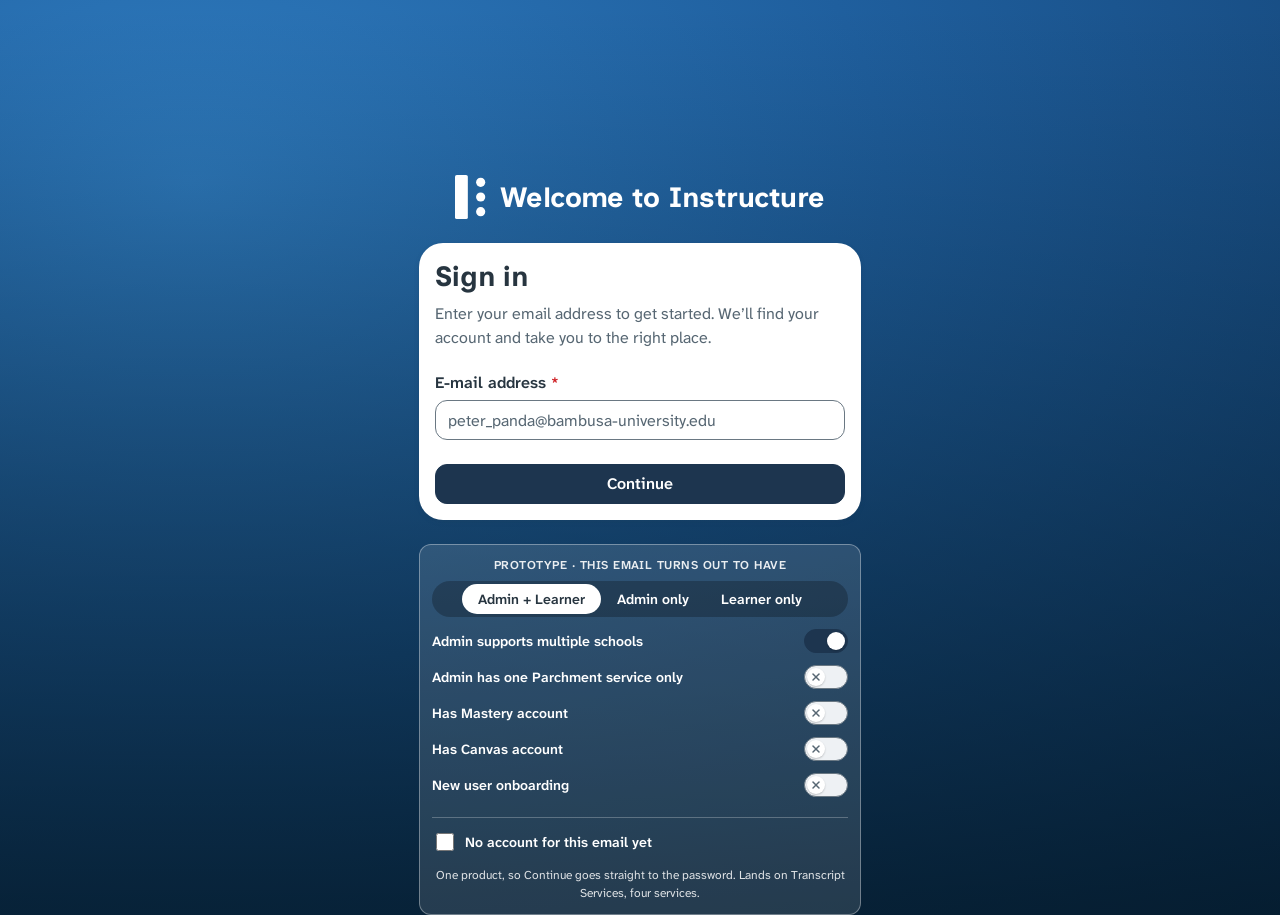
==== prototype.html @ f7a3c9f3 "Add a first-run walkthrough for the two controls that carry the platform With no hub screen and no g" ====
<!doctype html>
<html lang="en">
  <head>
    <meta charset="UTF-8" />
    <meta name="viewport" content="width=device-width, initial-scale=1.0" />
    <title>InstUI Nav Wrapper — Page shell</title>
    <link rel="preconnect" href="https://fonts.googleapis.com" />
    <link rel="preconnect" href="https://fonts.gstatic.com" crossorigin />
    <link
      href="https://fonts.googleapis.com/css2?family=Inclusive+Sans:ital,wght@0,300..700;1,300..700&family=Atkinson+Hyperlegible+Next:ital,wght@0,200..800;1,200..800&family=Atkinson+Hyperlegible:ital,wght@0,400;0,700;1,400;1,700&display=swap"
      rel="stylesheet"
    />
    <script type="module" crossorigin>(function(){const t=document.createElement("link").relList;if(t&&t.supports&&t.supports("modulepreload"))return;for(const s of document.querySelectorAll('link[rel="modulepreload"]'))r(s);new MutationObserver(s=>{for(const i of s)if(i.type==="childList")for(const a of i.addedNodes)a.tagName==="LINK"&&a.rel==="modulepreload"&&r(a)}).observe(document,{childList:!0,subtree:!0});function n(s){const i={};return s.integrity&&(i.integrity=s.integrity),s.referrerPolicy&&(i.referrerPolicy=s.referrerPolicy),s.crossOrigin==="use-credentials"?i.credentials="include":s.crossOrigin==="anonymous"?i.credentials="omit":i.credentials="same-origin",i}function r(s){if(s.ep)return;s.ep=!0;const i=n(s);fetch(s.href,i)}})();function Wd(e){return e&&e.__esModule&&Object.prototype.hasOwnProperty.call(e,"default")?e.default:e}var Jo={exports:{}},Wl={},ec={exports:{}},O={};/**
 * @license React
 * react.production.min.js
 *
 * Copyright (c) Facebook, Inc. and its affiliates.
 *
 * This source code is licensed under the MIT license found in the
 * LICENSE file in the root directory of this source tree.
 */var wr=Symbol.for("react.element"),Bd=Symbol.for("react.portal"),Hd=Symbol.for("react.fragment"),Ud=Symbol.for("react.strict_mode"),$d=Symbol.for("react.profiler"),Vd=Symbol.for("react.provider"),Qd=Symbol.for("react.context"),Kd=Symbol.for("react.forward_ref"),Yd=Symbol.for("react.suspense"),Gd=Symbol.for("react.memo"),qd=Symbol.for("react.lazy"),Ia=Symbol.iterator;function Zd(e){return e===null||typeof e!="object"?null:(e=Ia&&e[Ia]||e["@@iterator"],typeof e=="function"?e:null)}var tc={isMounted:function(){return!1},enqueueForceUpdate:function(){},enqueueReplaceState:function(){},enqueueSetState:function(){}},nc=Object.assign,rc={};function zn(e,t,n){this.props=e,this.context=t,this.refs=rc,this.updater=n||tc}zn.prototype.isReactComponent={};zn.prototype.setState=function(e,t){if(typeof e!="object"&&typeof e!="function"&&e!=null)throw Error("setState(...): takes an object of state variables to update or a function which returns an object of state variables.");this.updater.enqueueSetState(this,e,t,"setState")};zn.prototype.forceUpdate=function(e){this.updater.enqueueForceUpdate(this,e,"forceUpdate")};function lc(){}lc.prototype=zn.prototype;function Ii(e,t,n){this.props=e,this.context=t,this.refs=rc,this.updater=n||tc}var Ai=Ii.prototype=new lc;Ai.constructor=Ii;nc(Ai,zn.prototype);Ai.isPureReactComponent=!0;var Aa=Array.isArray,sc=Object.prototype.hasOwnProperty,Oi={current:null},ic={key:!0,ref:!0,__self:!0,__source:!0};function ac(e,t,n){var r,s={},i=null,a=null;if(t!=null)for(r in t.ref!==void 0&&(a=t.ref),t.key!==void 0&&(i=""+t.key),t)sc.call(t,r)&&!ic.hasOwnProperty(r)&&(s[r]=t[r]);var o=arguments.length-2;if(o===1)s.children=n;else if(1<o){for(var c=Array(o),f=0;f<o;f++)c[f]=arguments[f+2];s.children=c}if(e&&e.defaultProps)for(r in o=e.defaultProps,o)s[r]===void 0&&(s[r]=o[r]);return{$$typeof:wr,type:e,key:i,ref:a,props:s,_owner:Oi.current}}function Xd(e,t){return{$$typeof:wr,type:e.type,key:t,ref:e.ref,props:e.props,_owner:e._owner}}function Di(e){return typeof e=="object"&&e!==null&&e.$$typeof===wr}function Jd(e){var t={"=":"=0",":":"=2"};return"$"+e.replace(/[=:]/g,function(n){return t[n]})}var Oa=/\/+/g;function as(e,t){return typeof e=="object"&&e!==null&&e.key!=null?Jd(""+e.key):t.toString(36)}function Zr(e,t,n,r,s){var i=typeof e;(i==="undefined"||i==="boolean")&&(e=null);var a=!1;if(e===null)a=!0;else switch(i){case"string":case"number":a=!0;break;case"object":switch(e.$$typeof){case wr:case Bd:a=!0}}if(a)return a=e,s=s(a),e=r===""?"."+as(a,0):r,Aa(s)?(n="",e!=null&&(n=e.replace(Oa,"$&/")+"/"),Zr(s,t,n,"",function(f){return f})):s!=null&&(Di(s)&&(s=Xd(s,n+(!s.key||a&&a.key===s.key?"":(""+s.key).replace(Oa,"$&/")+"/")+e)),t.push(s)),1;if(a=0,r=r===""?".":r+":",Aa(e))for(var o=0;o<e.length;o++){i=e[o];var c=r+as(i,o);a+=Zr(i,t,n,c,s)}else if(c=Zd(e),typeof c=="function")for(e=c.call(e),o=0;!(i=e.next()).done;)i=i.value,c=r+as(i,o++),a+=Zr(i,t,n,c,s);else if(i==="object")throw t=String(e),Error("Objects are not valid as a React child (found: "+(t==="[object Object]"?"object with keys {"+Object.keys(e).join(", ")+"}":t)+"). If you meant to render a collection of children, use an array instead.");return a}function Tr(e,t,n){if(e==null)return e;var r=[],s=0;return Zr(e,r,"","",function(i){return t.call(n,i,s++)}),r}function ef(e){if(e._status===-1){var t=e._result;t=t(),t.then(function(n){(e._status===0||e._status===-1)&&(e._status=1,e._result=n)},function(n){(e._status===0||e._status===-1)&&(e._status=2,e._result=n)}),e._status===-1&&(e._status=0,e._result=t)}if(e._status===1)return e._result.default;throw e._result}var me={current:null},Xr={transition:null},tf={ReactCurrentDispatcher:me,ReactCurrentBatchConfig:Xr,ReactCurrentOwner:Oi};function oc(){throw Error("act(...) is not supported in production builds of React.")}O.Children={map:Tr,forEach:function(e,t,n){Tr(e,function(){t.apply(this,arguments)},n)},count:function(e){var t=0;return Tr(e,function(){t++}),t},toArray:function(e){return Tr(e,function(t){return t})||[]},only:function(e){if(!Di(e))throw Error("React.Children.only expected to receive a single React element child.");return e}};O.Component=zn;O.Fragment=Hd;O.Profiler=$d;O.PureComponent=Ii;O.StrictMode=Ud;O.Suspense=Yd;O.__SECRET_INTERNALS_DO_NOT_USE_OR_YOU_WILL_BE_FIRED=tf;O.act=oc;O.cloneElement=function(e,t,n){if(e==null)throw Error("React.cloneElement(...): The argument must be a React element, but you passed "+e+".");var r=nc({},e.props),s=e.key,i=e.ref,a=e._owner;if(t!=null){if(t.ref!==void 0&&(i=t.ref,a=Oi.current),t.key!==void 0&&(s=""+t.key),e.type&&e.type.defaultProps)var o=e.type.defaultProps;for(c in t)sc.call(t,c)&&!ic.hasOwnProperty(c)&&(r[c]=t[c]===void 0&&o!==void 0?o[c]:t[c])}var c=arguments.length-2;if(c===1)r.children=n;else if(1<c){o=Array(c);for(var f=0;f<c;f++)o[f]=arguments[f+2];r.children=o}return{$$typeof:wr,type:e.type,key:s,ref:i,props:r,_owner:a}};O.createContext=function(e){return e={$$typeof:Qd,_currentValue:e,_currentValue2:e,_threadCount:0,Provider:null,Consumer:null,_defaultValue:null,_globalName:null},e.Provider={$$typeof:Vd,_context:e},e.Consumer=e};O.createElement=ac;O.createFactory=function(e){var t=ac.bind(null,e);return t.type=e,t};O.createRef=function(){return{current:null}};O.forwardRef=function(e){return{$$typeof:Kd,render:e}};O.isValidElement=Di;O.lazy=function(e){return{$$typeof:qd,_payload:{_status:-1,_result:e},_init:ef}};O.memo=function(e,t){return{$$typeof:Gd,type:e,compare:t===void 0?null:t}};O.startTransition=function(e){var t=Xr.transition;Xr.transition={};try{e()}finally{Xr.transition=t}};O.unstable_act=oc;O.useCallback=function(e,t){return me.current.useCallback(e,t)};O.useContext=function(e){return me.current.useContext(e)};O.useDebugValue=function(){};O.useDeferredValue=function(e){return me.current.useDeferredValue(e)};O.useEffect=function(e,t){return me.current.useEffect(e,t)};O.useId=function(){return me.current.useId()};O.useImperativeHandle=function(e,t,n){return me.current.useImperativeHandle(e,t,n)};O.useInsertionEffect=function(e,t){return me.current.useInsertionEffect(e,t)};O.useLayoutEffect=function(e,t){return me.current.useLayoutEffect(e,t)};O.useMemo=function(e,t){return me.current.useMemo(e,t)};O.useReducer=function(e,t,n){return me.current.useReducer(e,t,n)};O.useRef=function(e){return me.current.useRef(e)};O.useState=function(e){return me.current.useState(e)};O.useSyncExternalStore=function(e,t,n){return me.current.useSyncExternalStore(e,t,n)};O.useTransition=function(){return me.current.useTransition()};O.version="18.3.1";ec.exports=O;var S=ec.exports;const nf=Wd(S);/**
 * @license React
 * react-jsx-runtime.production.min.js
 *
 * Copyright (c) Facebook, Inc. and its affiliates.
 *
 * This source code is licensed under the MIT license found in the
 * LICENSE file in the root directory of this source tree.
 */var rf=S,lf=Symbol.for("react.element"),sf=Symbol.for("react.fragment"),af=Object.prototype.hasOwnProperty,of=rf.__SECRET_INTERNALS_DO_NOT_USE_OR_YOU_WILL_BE_FIRED.ReactCurrentOwner,cf={key:!0,ref:!0,__self:!0,__source:!0};function cc(e,t,n){var r,s={},i=null,a=null;n!==void 0&&(i=""+n),t.key!==void 0&&(i=""+t.key),t.ref!==void 0&&(a=t.ref);for(r in t)af.call(t,r)&&!cf.hasOwnProperty(r)&&(s[r]=t[r]);if(e&&e.defaultProps)for(r in t=e.defaultProps,t)s[r]===void 0&&(s[r]=t[r]);return{$$typeof:lf,type:e,key:i,ref:a,props:s,_owner:of.current}}Wl.Fragment=sf;Wl.jsx=cc;Wl.jsxs=cc;Jo.exports=Wl;var l=Jo.exports,Fs={},uc={exports:{}},Ce={},dc={exports:{}},fc={};/**
 * @license React
 * scheduler.production.min.js
 *
 * Copyright (c) Facebook, Inc. and its affiliates.
 *
 * This source code is licensed under the MIT license found in the
 * LICENSE file in the root directory of this source tree.
 */(function(e){function t(P,R){var I=P.length;P.push(R);e:for(;0<I;){var Z=I-1>>>1,ne=P[Z];if(0<s(ne,R))P[Z]=R,P[I]=ne,I=Z;else break e}}function n(P){return P.length===0?null:P[0]}function r(P){if(P.length===0)return null;var R=P[0],I=P.pop();if(I!==R){P[0]=I;e:for(var Z=0,ne=P.length,zr=ne>>>1;Z<zr;){var It=2*(Z+1)-1,is=P[It],At=It+1,Lr=P[At];if(0>s(is,I))At<ne&&0>s(Lr,is)?(P[Z]=Lr,P[At]=I,Z=At):(P[Z]=is,P[It]=I,Z=It);else if(At<ne&&0>s(Lr,I))P[Z]=Lr,P[At]=I,Z=At;else break e}}return R}function s(P,R){var I=P.sortIndex-R.sortIndex;return I!==0?I:P.id-R.id}if(typeof performance=="object"&&typeof performance.now=="function"){var i=performance;e.unstable_now=function(){return i.now()}}else{var a=Date,o=a.now();e.unstable_now=function(){return a.now()-o}}var c=[],f=[],m=1,v=null,p=3,x=!1,y=!1,w=!1,b=typeof setTimeout=="function"?setTimeout:null,d=typeof clearTimeout=="function"?clearTimeout:null,u=typeof setImmediate<"u"?setImmediate:null;typeof navigator<"u"&&navigator.scheduling!==void 0&&navigator.scheduling.isInputPending!==void 0&&navigator.scheduling.isInputPending.bind(navigator.scheduling);function h(P){for(var R=n(f);R!==null;){if(R.callback===null)r(f);else if(R.startTime<=P)r(f),R.sortIndex=R.expirationTime,t(c,R);else break;R=n(f)}}function g(P){if(w=!1,h(P),!y)if(n(c)!==null)y=!0,Qe(k);else{var R=n(f);R!==null&&ht(g,R.startTime-P)}}function k(P,R){y=!1,w&&(w=!1,d(C),C=-1),x=!0;var I=p;try{for(h(R),v=n(c);v!==null&&(!(v.expirationTime>R)||P&&!F());){var Z=v.callback;if(typeof Z=="function"){v.callback=null,p=v.priorityLevel;var ne=Z(v.expirationTime<=R);R=e.unstable_now(),typeof ne=="function"?v.callback=ne:v===n(c)&&r(c),h(R)}else r(c);v=n(c)}if(v!==null)var zr=!0;else{var It=n(f);It!==null&&ht(g,It.startTime-R),zr=!1}return zr}finally{v=null,p=I,x=!1}}var _=!1,j=null,C=-1,L=5,T=-1;function F(){return!(e.unstable_now()-T<L)}function oe(){if(j!==null){var P=e.unstable_now();T=P;var R=!0;try{R=j(!0,P)}finally{R?Me():(_=!1,j=null)}}else _=!1}var Me;if(typeof u=="function")Me=function(){u(oe)};else if(typeof MessageChannel<"u"){var Ve=new MessageChannel,W=Ve.port2;Ve.port1.onmessage=oe,Me=function(){W.postMessage(null)}}else Me=function(){b(oe,0)};function Qe(P){j=P,_||(_=!0,Me())}function ht(P,R){C=b(function(){P(e.unstable_now())},R)}e.unstable_IdlePriority=5,e.unstable_ImmediatePriority=1,e.unstable_LowPriority=4,e.unstable_NormalPriority=3,e.unstable_Profiling=null,e.unstable_UserBlockingPriority=2,e.unstable_cancelCallback=function(P){P.callback=null},e.unstable_continueExecution=function(){y||x||(y=!0,Qe(k))},e.unstable_forceFrameRate=function(P){0>P||125<P?console.error("forceFrameRate takes a positive int between 0 and 125, forcing frame rates higher than 125 fps is not supported"):L=0<P?Math.floor(1e3/P):5},e.unstable_getCurrentPriorityLevel=function(){return p},e.unstable_getFirstCallbackNode=function(){return n(c)},e.unstable_next=function(P){switch(p){case 1:case 2:case 3:var R=3;break;default:R=p}var I=p;p=R;try{return P()}finally{p=I}},e.unstable_pauseExecution=function(){},e.unstable_requestPaint=function(){},e.unstable_runWithPriority=function(P,R){switch(P){case 1:case 2:case 3:case 4:case 5:break;default:P=3}var I=p;p=P;try{return R()}finally{p=I}},e.unstable_scheduleCallback=function(P,R,I){var Z=e.unstable_now();switch(typeof I=="object"&&I!==null?(I=I.delay,I=typeof I=="number"&&0<I?Z+I:Z):I=Z,P){case 1:var ne=-1;break;case 2:ne=250;break;case 5:ne=1073741823;break;case 4:ne=1e4;break;default:ne=5e3}return ne=I+ne,P={id:m++,callback:R,priorityLevel:P,startTime:I,expirationTime:ne,sortIndex:-1},I>Z?(P.sortIndex=I,t(f,P),n(c)===null&&P===n(f)&&(w?(d(C),C=-1):w=!0,ht(g,I-Z))):(P.sortIndex=ne,t(c,P),y||x||(y=!0,Qe(k))),P},e.unstable_shouldYield=F,e.unstable_wrapCallback=function(P){var R=p;return function(){var I=p;p=R;try{return P.apply(this,arguments)}finally{p=I}}}})(fc);dc.exports=fc;var uf=dc.exports;/**
 * @license React
 * react-dom.production.min.js
 *
 * Copyright (c) Facebook, Inc. and its affiliates.
 *
 * This source code is licensed under the MIT license found in the
 * LICENSE file in the root directory of this source tree.
 */var df=S,Se=uf;function N(e){for(var t="https://reactjs.org/docs/error-decoder.html?invariant="+e,n=1;n<arguments.length;n++)t+="&args[]="+encodeURIComponent(arguments[n]);return"Minified React error #"+e+"; visit "+t+" for the full message or use the non-minified dev environment for full errors and additional helpful warnings."}var hc=new Set,sr={};function Jt(e,t){Nn(e,t),Nn(e+"Capture",t)}function Nn(e,t){for(sr[e]=t,e=0;e<t.length;e++)hc.add(t[e])}var it=!(typeof window>"u"||typeof window.document>"u"||typeof window.document.createElement>"u"),Ws=Object.prototype.hasOwnProperty,ff=/^[:A-Z_a-z\u00C0-\u00D6\u00D8-\u00F6\u00F8-\u02FF\u0370-\u037D\u037F-\u1FFF\u200C-\u200D\u2070-\u218F\u2C00-\u2FEF\u3001-\uD7FF\uF900-\uFDCF\uFDF0-\uFFFD][:A-Z_a-z\u00C0-\u00D6\u00D8-\u00F6\u00F8-\u02FF\u0370-\u037D\u037F-\u1FFF\u200C-\u200D\u2070-\u218F\u2C00-\u2FEF\u3001-\uD7FF\uF900-\uFDCF\uFDF0-\uFFFD\-.0-9\u00B7\u0300-\u036F\u203F-\u2040]*$/,Da={},Fa={};function hf(e){return Ws.call(Fa,e)?!0:Ws.call(Da,e)?!1:ff.test(e)?Fa[e]=!0:(Da[e]=!0,!1)}function pf(e,t,n,r){if(n!==null&&n.type===0)return!1;switch(typeof t){case"function":case"symbol":return!0;case"boolean":return r?!1:n!==null?!n.acceptsBooleans:(e=e.toLowerCase().slice(0,5),e!=="data-"&&e!=="aria-");default:return!1}}function mf(e,t,n,r){if(t===null||typeof t>"u"||pf(e,t,n,r))return!0;if(r)return!1;if(n!==null)switch(n.type){case 3:return!t;case 4:return t===!1;case 5:return isNaN(t);case 6:return isNaN(t)||1>t}return!1}function ve(e,t,n,r,s,i,a){this.acceptsBooleans=t===2||t===3||t===4,this.attributeName=r,this.attributeNamespace=s,this.mustUseProperty=n,this.propertyName=e,this.type=t,this.sanitizeURL=i,this.removeEmptyString=a}var ae={};"children dangerouslySetInnerHTML defaultValue defaultChecked innerHTML suppressContentEditableWarning suppressHydrationWarning style".split(" ").forEach(function(e){ae[e]=new ve(e,0,!1,e,null,!1,!1)});[["acceptCharset","accept-charset"],["className","class"],["htmlFor","for"],["httpEquiv","http-equiv"]].forEach(function(e){var t=e[0];ae[t]=new ve(t,1,!1,e[1],null,!1,!1)});["contentEditable","draggable","spellCheck","value"].forEach(function(e){ae[e]=new ve(e,2,!1,e.toLowerCase(),null,!1,!1)});["autoReverse","externalResourcesRequired","focusable","preserveAlpha"].forEach(function(e){ae[e]=new ve(e,2,!1,e,null,!1,!1)});"allowFullScreen async autoFocus autoPlay controls default defer disabled disablePictureInPicture disableRemotePlayback formNoValidate hidden loop noModule noValidate open playsInline readOnly required reversed scoped seamless itemScope".split(" ").forEach(function(e){ae[e]=new ve(e,3,!1,e.toLowerCase(),null,!1,!1)});["checked","multiple","muted","selected"].forEach(function(e){ae[e]=new ve(e,3,!0,e,null,!1,!1)});["capture","download"].forEach(function(e){ae[e]=new ve(e,4,!1,e,null,!1,!1)});["cols","rows","size","span"].forEach(function(e){ae[e]=new ve(e,6,!1,e,null,!1,!1)});["rowSpan","start"].forEach(function(e){ae[e]=new ve(e,5,!1,e.toLowerCase(),null,!1,!1)});var Fi=/[\-:]([a-z])/g;function Wi(e){return e[1].toUpperCase()}"accent-height alignment-baseline arabic-form baseline-shift cap-height clip-path clip-rule color-interpolation color-interpolation-filters color-profile color-rendering dominant-baseline enable-background fill-opacity fill-rule flood-color flood-opacity font-family font-size font-size-adjust font-stretch font-style font-variant font-weight glyph-name glyph-orientation-horizontal glyph-orientation-vertical horiz-adv-x horiz-origin-x image-rendering letter-spacing lighting-color marker-end marker-mid marker-start overline-position overline-thickness paint-order panose-1 pointer-events rendering-intent shape-rendering stop-color stop-opacity strikethrough-position strikethrough-thickness stroke-dasharray stroke-dashoffset stroke-linecap stroke-linejoin stroke-miterlimit stroke-opacity stroke-width text-anchor text-decoration text-rendering underline-position underline-thickness unicode-bidi unicode-range units-per-em v-alphabetic v-hanging v-ideographic v-mathematical vector-effect vert-adv-y vert-origin-x vert-origin-y word-spacing writing-mode xmlns:xlink x-height".split(" ").forEach(function(e){var t=e.replace(Fi,Wi);ae[t]=new ve(t,1,!1,e,null,!1,!1)});"xlink:actuate xlink:arcrole xlink:role xlink:show xlink:title xlink:type".split(" ").forEach(function(e){var t=e.replace(Fi,Wi);ae[t]=new ve(t,1,!1,e,"http://www.w3.org/1999/xlink",!1,!1)});["xml:base","xml:lang","xml:space"].forEach(function(e){var t=e.replace(Fi,Wi);ae[t]=new ve(t,1,!1,e,"http://www.w3.org/XML/1998/namespace",!1,!1)});["tabIndex","crossOrigin"].forEach(function(e){ae[e]=new ve(e,1,!1,e.toLowerCase(),null,!1,!1)});ae.xlinkHref=new ve("xlinkHref",1,!1,"xlink:href","http://www.w3.org/1999/xlink",!0,!1);["src","href","action","formAction"].forEach(function(e){ae[e]=new ve(e,1,!1,e.toLowerCase(),null,!0,!0)});function Bi(e,t,n,r){var s=ae.hasOwnProperty(t)?ae[t]:null;(s!==null?s.type!==0:r||!(2<t.length)||t[0]!=="o"&&t[0]!=="O"||t[1]!=="n"&&t[1]!=="N")&&(mf(t,n,s,r)&&(n=null),r||s===null?hf(t)&&(n===null?e.removeAttribute(t):e.setAttribute(t,""+n)):s.mustUseProperty?e[s.propertyName]=n===null?s.type===3?!1:"":n:(t=s.attributeName,r=s.attributeNamespace,n===null?e.removeAttribute(t):(s=s.type,n=s===3||s===4&&n===!0?"":""+n,r?e.setAttributeNS(r,t,n):e.setAttribute(t,n))))}var dt=df.__SECRET_INTERNALS_DO_NOT_USE_OR_YOU_WILL_BE_FIRED,Rr=Symbol.for("react.element"),ln=Symbol.for("react.portal"),sn=Symbol.for("react.fragment"),Hi=Symbol.for("react.strict_mode"),Bs=Symbol.for("react.profiler"),pc=Symbol.for("react.provider"),mc=Symbol.for("react.context"),Ui=Symbol.for("react.forward_ref"),Hs=Symbol.for("react.suspense"),Us=Symbol.for("react.suspense_list"),$i=Symbol.for("react.memo"),mt=Symbol.for("react.lazy"),vc=Symbol.for("react.offscreen"),Wa=Symbol.iterator;function On(e){return e===null||typeof e!="object"?null:(e=Wa&&e[Wa]||e["@@iterator"],typeof e=="function"?e:null)}var G=Object.assign,os;function Qn(e){if(os===void 0)try{throw Error()}catch(n){var t=n.stack.trim().match(/\n( *(at )?)/);os=t&&t[1]||""}return`
`+os+e}var cs=!1;function us(e,t){if(!e||cs)return"";cs=!0;var n=Error.prepareStackTrace;Error.prepareStackTrace=void 0;try{if(t)if(t=function(){throw Error()},Object.defineProperty(t.prototype,"props",{set:function(){throw Error()}}),typeof Reflect=="object"&&Reflect.construct){try{Reflect.construct(t,[])}catch(f){var r=f}Reflect.construct(e,[],t)}else{try{t.call()}catch(f){r=f}e.call(t.prototype)}else{try{throw Error()}catch(f){r=f}e()}}catch(f){if(f&&r&&typeof f.stack=="string"){for(var s=f.stack.split(`
`),i=r.stack.split(`
`),a=s.length-1,o=i.length-1;1<=a&&0<=o&&s[a]!==i[o];)o--;for(;1<=a&&0<=o;a--,o--)if(s[a]!==i[o]){if(a!==1||o!==1)do if(a--,o--,0>o||s[a]!==i[o]){var c=`
`+s[a].replace(" at new "," at ");return e.displayName&&c.includes("<anonymous>")&&(c=c.replace("<anonymous>",e.displayName)),c}while(1<=a&&0<=o);break}}}finally{cs=!1,Error.prepareStackTrace=n}return(e=e?e.displayName||e.name:"")?Qn(e):""}function vf(e){switch(e.tag){case 5:return Qn(e.type);case 16:return Qn("Lazy");case 13:return Qn("Suspense");case 19:return Qn("SuspenseList");case 0:case 2:case 15:return e=us(e.type,!1),e;case 11:return e=us(e.type.render,!1),e;case 1:return e=us(e.type,!0),e;default:return""}}function $s(e){if(e==null)return null;if(typeof e=="function")return e.displayName||e.name||null;if(typeof e=="string")return e;switch(e){case sn:return"Fragment";case ln:return"Portal";case Bs:return"Profiler";case Hi:return"StrictMode";case Hs:return"Suspense";case Us:return"SuspenseList"}if(typeof e=="object")switch(e.$$typeof){case mc:return(e.displayName||"Context")+".Consumer";case pc:return(e._context.displayName||"Context")+".Provider";case Ui:var t=e.render;return e=e.displayName,e||(e=t.displayName||t.name||"",e=e!==""?"ForwardRef("+e+")":"ForwardRef"),e;case $i:return t=e.displayName||null,t!==null?t:$s(e.type)||"Memo";case mt:t=e._payload,e=e._init;try{return $s(e(t))}catch{}}return null}function yf(e){var t=e.type;switch(e.tag){case 24:return"Cache";case 9:return(t.displayName||"Context")+".Consumer";case 10:return(t._context.displayName||"Context")+".Provider";case 18:return"DehydratedFragment";case 11:return e=t.render,e=e.displayName||e.name||"",t.displayName||(e!==""?"ForwardRef("+e+")":"ForwardRef");case 7:return"Fragment";case 5:return t;case 4:return"Portal";case 3:return"Root";case 6:return"Text";case 16:return $s(t);case 8:return t===Hi?"StrictMode":"Mode";case 22:return"Offscreen";case 12:return"Profiler";case 21:return"Scope";case 13:return"Suspense";case 19:return"SuspenseList";case 25:return"TracingMarker";case 1:case 0:case 17:case 2:case 14:case 15:if(typeof t=="function")return t.displayName||t.name||null;if(typeof t=="string")return t}return null}function bt(e){switch(typeof e){case"boolean":case"number":case"string":case"undefined":return e;case"object":return e;default:return""}}function yc(e){var t=e.type;return(e=e.nodeName)&&e.toLowerCase()==="input"&&(t==="checkbox"||t==="radio")}function gf(e){var t=yc(e)?"checked":"value",n=Object.getOwnPropertyDescriptor(e.constructor.prototype,t),r=""+e[t];if(!e.hasOwnProperty(t)&&typeof n<"u"&&typeof n.get=="function"&&typeof n.set=="function"){var s=n.get,i=n.set;return Object.defineProperty(e,t,{configurable:!0,get:function(){return s.call(this)},set:function(a){r=""+a,i.call(this,a)}}),Object.defineProperty(e,t,{enumerable:n.enumerable}),{getValue:function(){return r},setValue:function(a){r=""+a},stopTracking:function(){e._valueTracker=null,delete e[t]}}}}function Ir(e){e._valueTracker||(e._valueTracker=gf(e))}function gc(e){if(!e)return!1;var t=e._valueTracker;if(!t)return!0;var n=t.getValue(),r="";return e&&(r=yc(e)?e.checked?"true":"false":e.value),e=r,e!==n?(t.setValue(e),!0):!1}function fl(e){if(e=e||(typeof document<"u"?document:void 0),typeof e>"u")return null;try{return e.activeElement||e.body}catch{return e.body}}function Vs(e,t){var n=t.checked;return G({},t,{defaultChecked:void 0,defaultValue:void 0,value:void 0,checked:n??e._wrapperState.initialChecked})}function Ba(e,t){var n=t.defaultValue==null?"":t.defaultValue,r=t.checked!=null?t.checked:t.defaultChecked;n=bt(t.value!=null?t.value:n),e._wrapperState={initialChecked:r,initialValue:n,controlled:t.type==="checkbox"||t.type==="radio"?t.checked!=null:t.value!=null}}function xc(e,t){t=t.checked,t!=null&&Bi(e,"checked",t,!1)}function Qs(e,t){xc(e,t);var n=bt(t.value),r=t.type;if(n!=null)r==="number"?(n===0&&e.value===""||e.value!=n)&&(e.value=""+n):e.value!==""+n&&(e.value=""+n);else if(r==="submit"||r==="reset"){e.removeAttribute("value");return}t.hasOwnProperty("value")?Ks(e,t.type,n):t.hasOwnProperty("defaultValue")&&Ks(e,t.type,bt(t.defaultValue)),t.checked==null&&t.defaultChecked!=null&&(e.defaultChecked=!!t.defaultChecked)}function Ha(e,t,n){if(t.hasOwnProperty("value")||t.hasOwnProperty("defaultValue")){var r=t.type;if(!(r!=="submit"&&r!=="reset"||t.value!==void 0&&t.value!==null))return;t=""+e._wrapperState.initialValue,n||t===e.value||(e.value=t),e.defaultValue=t}n=e.name,n!==""&&(e.name=""),e.defaultChecked=!!e._wrapperState.initialChecked,n!==""&&(e.name=n)}function Ks(e,t,n){(t!=="number"||fl(e.ownerDocument)!==e)&&(n==null?e.defaultValue=""+e._wrapperState.initialValue:e.defaultValue!==""+n&&(e.defaultValue=""+n))}var Kn=Array.isArray;function yn(e,t,n,r){if(e=e.options,t){t={};for(var s=0;s<n.length;s++)t["$"+n[s]]=!0;for(n=0;n<e.length;n++)s=t.hasOwnProperty("$"+e[n].value),e[n].selected!==s&&(e[n].selected=s),s&&r&&(e[n].defaultSelected=!0)}else{for(n=""+bt(n),t=null,s=0;s<e.length;s++){if(e[s].value===n){e[s].selected=!0,r&&(e[s].defaultSelected=!0);return}t!==null||e[s].disabled||(t=e[s])}t!==null&&(t.selected=!0)}}function Ys(e,t){if(t.dangerouslySetInnerHTML!=null)throw Error(N(91));return G({},t,{value:void 0,defaultValue:void 0,children:""+e._wrapperState.initialValue})}function Ua(e,t){var n=t.value;if(n==null){if(n=t.children,t=t.defaultValue,n!=null){if(t!=null)throw Error(N(92));if(Kn(n)){if(1<n.length)throw Error(N(93));n=n[0]}t=n}t==null&&(t=""),n=t}e._wrapperState={initialValue:bt(n)}}function _c(e,t){var n=bt(t.value),r=bt(t.defaultValue);n!=null&&(n=""+n,n!==e.value&&(e.value=n),t.defaultValue==null&&e.defaultValue!==n&&(e.defaultValue=n)),r!=null&&(e.defaultValue=""+r)}function $a(e){var t=e.textContent;t===e._wrapperState.initialValue&&t!==""&&t!==null&&(e.value=t)}function kc(e){switch(e){case"svg":return"http://www.w3.org/2000/svg";case"math":return"http://www.w3.org/1998/Math/MathML";default:return"http://www.w3.org/1999/xhtml"}}function Gs(e,t){return e==null||e==="http://www.w3.org/1999/xhtml"?kc(t):e==="http://www.w3.org/2000/svg"&&t==="foreignObject"?"http://www.w3.org/1999/xhtml":e}var Ar,jc=function(e){return typeof MSApp<"u"&&MSApp.execUnsafeLocalFunction?function(t,n,r,s){MSApp.execUnsafeLocalFunction(function(){return e(t,n,r,s)})}:e}(function(e,t){if(e.namespaceURI!=="http://www.w3.org/2000/svg"||"innerHTML"in e)e.innerHTML=t;else{for(Ar=Ar||document.createElement("div"),Ar.innerHTML="<svg>"+t.valueOf().toString()+"</svg>",t=Ar.firstChild;e.firstChild;)e.removeChild(e.firstChild);for(;t.firstChild;)e.appendChild(t.firstChild)}});function ir(e,t){if(t){var n=e.firstChild;if(n&&n===e.lastChild&&n.nodeType===3){n.nodeValue=t;return}}e.textContent=t}var qn={animationIterationCount:!0,aspectRatio:!0,borderImageOutset:!0,borderImageSlice:!0,borderImageWidth:!0,boxFlex:!0,boxFlexGroup:!0,boxOrdinalGroup:!0,columnCount:!0,columns:!0,flex:!0,flexGrow:!0,flexPositive:!0,flexShrink:!0,flexNegative:!0,flexOrder:!0,gridArea:!0,gridRow:!0,gridRowEnd:!0,gridRowSpan:!0,gridRowStart:!0,gridColumn:!0,gridColumnEnd:!0,gridColumnSpan:!0,gridColumnStart:!0,fontWeight:!0,lineClamp:!0,lineHeight:!0,opacity:!0,order:!0,orphans:!0,tabSize:!0,widows:!0,zIndex:!0,zoom:!0,fillOpacity:!0,floodOpacity:!0,stopOpacity:!0,strokeDasharray:!0,strokeDashoffset:!0,strokeMiterlimit:!0,strokeOpacity:!0,strokeWidth:!0},xf=["Webkit","ms","Moz","O"];Object.keys(qn).forEach(function(e){xf.forEach(function(t){t=t+e.charAt(0).toUpperCase()+e.substring(1),qn[t]=qn[e]})});function wc(e,t,n){return t==null||typeof t=="boolean"||t===""?"":n||typeof t!="number"||t===0||qn.hasOwnProperty(e)&&qn[e]?(""+t).trim():t+"px"}function Nc(e,t){e=e.style;for(var n in t)if(t.hasOwnProperty(n)){var r=n.indexOf("--")===0,s=wc(n,t[n],r);n==="float"&&(n="cssFloat"),r?e.setProperty(n,s):e[n]=s}}var _f=G({menuitem:!0},{area:!0,base:!0,br:!0,col:!0,embed:!0,hr:!0,img:!0,input:!0,keygen:!0,link:!0,meta:!0,param:!0,source:!0,track:!0,wbr:!0});function qs(e,t){if(t){if(_f[e]&&(t.children!=null||t.dangerouslySetInnerHTML!=null))throw Error(N(137,e));if(t.dangerouslySetInnerHTML!=null){if(t.children!=null)throw Error(N(60));if(typeof t.dangerouslySetInnerHTML!="object"||!("__html"in t.dangerouslySetInnerHTML))throw Error(N(61))}if(t.style!=null&&typeof t.style!="object")throw Error(N(62))}}function Zs(e,t){if(e.indexOf("-")===-1)return typeof t.is=="string";switch(e){case"annotation-xml":case"color-profile":case"font-face":case"font-face-src":case"font-face-uri":case"font-face-format":case"font-face-name":case"missing-glyph":return!1;default:return!0}}var Xs=null;function Vi(e){return e=e.target||e.srcElement||window,e.correspondingUseElement&&(e=e.correspondingUseElement),e.nodeType===3?e.parentNode:e}var Js=null,gn=null,xn=null;function Va(e){if(e=Cr(e)){if(typeof Js!="function")throw Error(N(280));var t=e.stateNode;t&&(t=Vl(t),Js(e.stateNode,e.type,t))}}function Sc(e){gn?xn?xn.push(e):xn=[e]:gn=e}function Cc(){if(gn){var e=gn,t=xn;if(xn=gn=null,Va(e),t)for(e=0;e<t.length;e++)Va(t[e])}}function Ec(e,t){return e(t)}function Mc(){}var ds=!1;function Pc(e,t,n){if(ds)return e(t,n);ds=!0;try{return Ec(e,t,n)}finally{ds=!1,(gn!==null||xn!==null)&&(Mc(),Cc())}}function ar(e,t){var n=e.stateNode;if(n===null)return null;var r=Vl(n);if(r===null)return null;n=r[t];e:switch(t){case"onClick":case"onClickCapture":case"onDoubleClick":case"onDoubleClickCapture":case"onMouseDown":case"onMouseDownCapture":case"onMouseMove":case"onMouseMoveCapture":case"onMouseUp":case"onMouseUpCapture":case"onMouseEnter":(r=!r.disabled)||(e=e.type,r=!(e==="button"||e==="input"||e==="select"||e==="textarea")),e=!r;break e;default:e=!1}if(e)return null;if(n&&typeof n!="function")throw Error(N(231,t,typeof n));return n}var ei=!1;if(it)try{var Dn={};Object.defineProperty(Dn,"passive",{get:function(){ei=!0}}),window.addEventListener("test",Dn,Dn),window.removeEventListener("test",Dn,Dn)}catch{ei=!1}function kf(e,t,n,r,s,i,a,o,c){var f=Array.prototype.slice.call(arguments,3);try{t.apply(n,f)}catch(m){this.onError(m)}}var Zn=!1,hl=null,pl=!1,ti=null,jf={onError:function(e){Zn=!0,hl=e}};function wf(e,t,n,r,s,i,a,o,c){Zn=!1,hl=null,kf.apply(jf,arguments)}function Nf(e,t,n,r,s,i,a,o,c){if(wf.apply(this,arguments),Zn){if(Zn){var f=hl;Zn=!1,hl=null}else throw Error(N(198));pl||(pl=!0,ti=f)}}function en(e){var t=e,n=e;if(e.alternate)for(;t.return;)t=t.return;else{e=t;do t=e,t.flags&4098&&(n=t.return),e=t.return;while(e)}return t.tag===3?n:null}function bc(e){if(e.tag===13){var t=e.memoizedState;if(t===null&&(e=e.alternate,e!==null&&(t=e.memoizedState)),t!==null)return t.dehydrated}return null}function Qa(e){if(en(e)!==e)throw Error(N(188))}function Sf(e){var t=e.alternate;if(!t){if(t=en(e),t===null)throw Error(N(188));return t!==e?null:e}for(var n=e,r=t;;){var s=n.return;if(s===null)break;var i=s.alternate;if(i===null){if(r=s.return,r!==null){n=r;continue}break}if(s.child===i.child){for(i=s.child;i;){if(i===n)return Qa(s),e;if(i===r)return Qa(s),t;i=i.sibling}throw Error(N(188))}if(n.return!==r.return)n=s,r=i;else{for(var a=!1,o=s.child;o;){if(o===n){a=!0,n=s,r=i;break}if(o===r){a=!0,r=s,n=i;break}o=o.sibling}if(!a){for(o=i.child;o;){if(o===n){a=!0,n=i,r=s;break}if(o===r){a=!0,r=i,n=s;break}o=o.sibling}if(!a)throw Error(N(189))}}if(n.alternate!==r)throw Error(N(190))}if(n.tag!==3)throw Error(N(188));return n.stateNode.current===n?e:t}function zc(e){return e=Sf(e),e!==null?Lc(e):null}function Lc(e){if(e.tag===5||e.tag===6)return e;for(e=e.child;e!==null;){var t=Lc(e);if(t!==null)return t;e=e.sibling}return null}var Tc=Se.unstable_scheduleCallback,Ka=Se.unstable_cancelCallback,Cf=Se.unstable_shouldYield,Ef=Se.unstable_requestPaint,X=Se.unstable_now,Mf=Se.unstable_getCurrentPriorityLevel,Qi=Se.unstable_ImmediatePriority,Rc=Se.unstable_UserBlockingPriority,ml=Se.unstable_NormalPriority,Pf=Se.unstable_LowPriority,Ic=Se.unstable_IdlePriority,Bl=null,qe=null;function bf(e){if(qe&&typeof qe.onCommitFiberRoot=="function")try{qe.onCommitFiberRoot(Bl,e,void 0,(e.current.flags&128)===128)}catch{}}var He=Math.clz32?Math.clz32:Tf,zf=Math.log,Lf=Math.LN2;function Tf(e){return e>>>=0,e===0?32:31-(zf(e)/Lf|0)|0}var Or=64,Dr=4194304;function Yn(e){switch(e&-e){case 1:return 1;case 2:return 2;case 4:return 4;case 8:return 8;case 16:return 16;case 32:return 32;case 64:case 128:case 256:case 512:case 1024:case 2048:case 4096:case 8192:case 16384:case 32768:case 65536:case 131072:case 262144:case 524288:case 1048576:case 2097152:return e&4194240;case 4194304:case 8388608:case 16777216:case 33554432:case 67108864:return e&130023424;case 134217728:return 134217728;case 268435456:return 268435456;case 536870912:return 536870912;case 1073741824:return 1073741824;default:return e}}function vl(e,t){var n=e.pendingLanes;if(n===0)return 0;var r=0,s=e.suspendedLanes,i=e.pingedLanes,a=n&268435455;if(a!==0){var o=a&~s;o!==0?r=Yn(o):(i&=a,i!==0&&(r=Yn(i)))}else a=n&~s,a!==0?r=Yn(a):i!==0&&(r=Yn(i));if(r===0)return 0;if(t!==0&&t!==r&&!(t&s)&&(s=r&-r,i=t&-t,s>=i||s===16&&(i&4194240)!==0))return t;if(r&4&&(r|=n&16),t=e.entangledLanes,t!==0)for(e=e.entanglements,t&=r;0<t;)n=31-He(t),s=1<<n,r|=e[n],t&=~s;return r}function Rf(e,t){switch(e){case 1:case 2:case 4:return t+250;case 8:case 16:case 32:case 64:case 128:case 256:case 512:case 1024:case 2048:case 4096:case 8192:case 16384:case 32768:case 65536:case 131072:case 262144:case 524288:case 1048576:case 2097152:return t+5e3;case 4194304:case 8388608:case 16777216:case 33554432:case 67108864:return-1;case 134217728:case 268435456:case 536870912:case 1073741824:return-1;default:return-1}}function If(e,t){for(var n=e.suspendedLanes,r=e.pingedLanes,s=e.expirationTimes,i=e.pendingLanes;0<i;){var a=31-He(i),o=1<<a,c=s[a];c===-1?(!(o&n)||o&r)&&(s[a]=Rf(o,t)):c<=t&&(e.expiredLanes|=o),i&=~o}}function ni(e){return e=e.pendingLanes&-1073741825,e!==0?e:e&1073741824?1073741824:0}function Ac(){var e=Or;return Or<<=1,!(Or&4194240)&&(Or=64),e}function fs(e){for(var t=[],n=0;31>n;n++)t.push(e);return t}function Nr(e,t,n){e.pendingLanes|=t,t!==536870912&&(e.suspendedLanes=0,e.pingedLanes=0),e=e.eventTimes,t=31-He(t),e[t]=n}function Af(e,t){var n=e.pendingLanes&~t;e.pendingLanes=t,e.suspendedLanes=0,e.pingedLanes=0,e.expiredLanes&=t,e.mutableReadLanes&=t,e.entangledLanes&=t,t=e.entanglements;var r=e.eventTimes;for(e=e.expirationTimes;0<n;){var s=31-He(n),i=1<<s;t[s]=0,r[s]=-1,e[s]=-1,n&=~i}}function Ki(e,t){var n=e.entangledLanes|=t;for(e=e.entanglements;n;){var r=31-He(n),s=1<<r;s&t|e[r]&t&&(e[r]|=t),n&=~s}}var H=0;function Oc(e){return e&=-e,1<e?4<e?e&268435455?16:536870912:4:1}var Dc,Yi,Fc,Wc,Bc,ri=!1,Fr=[],jt=null,wt=null,Nt=null,or=new Map,cr=new Map,yt=[],Of="mousedown mouseup touchcancel touchend touchstart auxclick dblclick pointercancel pointerdown pointerup dragend dragstart drop compositionend compositionstart keydown keypress keyup input textInput copy cut paste click change contextmenu reset submit".split(" ");function Ya(e,t){switch(e){case"focusin":case"focusout":jt=null;break;case"dragenter":case"dragleave":wt=null;break;case"mouseover":case"mouseout":Nt=null;break;case"pointerover":case"pointerout":or.delete(t.pointerId);break;case"gotpointercapture":case"lostpointercapture":cr.delete(t.pointerId)}}function Fn(e,t,n,r,s,i){return e===null||e.nativeEvent!==i?(e={blockedOn:t,domEventName:n,eventSystemFlags:r,nativeEvent:i,targetContainers:[s]},t!==null&&(t=Cr(t),t!==null&&Yi(t)),e):(e.eventSystemFlags|=r,t=e.targetContainers,s!==null&&t.indexOf(s)===-1&&t.push(s),e)}function Df(e,t,n,r,s){switch(t){case"focusin":return jt=Fn(jt,e,t,n,r,s),!0;case"dragenter":return wt=Fn(wt,e,t,n,r,s),!0;case"mouseover":return Nt=Fn(Nt,e,t,n,r,s),!0;case"pointerover":var i=s.pointerId;return or.set(i,Fn(or.get(i)||null,e,t,n,r,s)),!0;case"gotpointercapture":return i=s.pointerId,cr.set(i,Fn(cr.get(i)||null,e,t,n,r,s)),!0}return!1}function Hc(e){var t=Ht(e.target);if(t!==null){var n=en(t);if(n!==null){if(t=n.tag,t===13){if(t=bc(n),t!==null){e.blockedOn=t,Bc(e.priority,function(){Fc(n)});return}}else if(t===3&&n.stateNode.current.memoizedState.isDehydrated){e.blockedOn=n.tag===3?n.stateNode.containerInfo:null;return}}}e.blockedOn=null}function Jr(e){if(e.blockedOn!==null)return!1;for(var t=e.targetContainers;0<t.length;){var n=li(e.domEventName,e.eventSystemFlags,t[0],e.nativeEvent);if(n===null){n=e.nativeEvent;var r=new n.constructor(n.type,n);Xs=r,n.target.dispatchEvent(r),Xs=null}else return t=Cr(n),t!==null&&Yi(t),e.blockedOn=n,!1;t.shift()}return!0}function Ga(e,t,n){Jr(e)&&n.delete(t)}function Ff(){ri=!1,jt!==null&&Jr(jt)&&(jt=null),wt!==null&&Jr(wt)&&(wt=null),Nt!==null&&Jr(Nt)&&(Nt=null),or.forEach(Ga),cr.forEach(Ga)}function Wn(e,t){e.blockedOn===t&&(e.blockedOn=null,ri||(ri=!0,Se.unstable_scheduleCallback(Se.unstable_NormalPriority,Ff)))}function ur(e){function t(s){return Wn(s,e)}if(0<Fr.length){Wn(Fr[0],e);for(var n=1;n<Fr.length;n++){var r=Fr[n];r.blockedOn===e&&(r.blockedOn=null)}}for(jt!==null&&Wn(jt,e),wt!==null&&Wn(wt,e),Nt!==null&&Wn(Nt,e),or.forEach(t),cr.forEach(t),n=0;n<yt.length;n++)r=yt[n],r.blockedOn===e&&(r.blockedOn=null);for(;0<yt.length&&(n=yt[0],n.blockedOn===null);)Hc(n),n.blockedOn===null&&yt.shift()}var _n=dt.ReactCurrentBatchConfig,yl=!0;function Wf(e,t,n,r){var s=H,i=_n.transition;_n.transition=null;try{H=1,Gi(e,t,n,r)}finally{H=s,_n.transition=i}}function Bf(e,t,n,r){var s=H,i=_n.transition;_n.transition=null;try{H=4,Gi(e,t,n,r)}finally{H=s,_n.transition=i}}function Gi(e,t,n,r){if(yl){var s=li(e,t,n,r);if(s===null)js(e,t,r,gl,n),Ya(e,r);else if(Df(s,e,t,n,r))r.stopPropagation();else if(Ya(e,r),t&4&&-1<Of.indexOf(e)){for(;s!==null;){var i=Cr(s);if(i!==null&&Dc(i),i=li(e,t,n,r),i===null&&js(e,t,r,gl,n),i===s)break;s=i}s!==null&&r.stopPropagation()}else js(e,t,r,null,n)}}var gl=null;function li(e,t,n,r){if(gl=null,e=Vi(r),e=Ht(e),e!==null)if(t=en(e),t===null)e=null;else if(n=t.tag,n===13){if(e=bc(t),e!==null)return e;e=null}else if(n===3){if(t.stateNode.current.memoizedState.isDehydrated)return t.tag===3?t.stateNode.containerInfo:null;e=null}else t!==e&&(e=null);return gl=e,null}function Uc(e){switch(e){case"cancel":case"click":case"close":case"contextmenu":case"copy":case"cut":case"auxclick":case"dblclick":case"dragend":case"dragstart":case"drop":case"focusin":case"focusout":case"input":case"invalid":case"keydown":case"keypress":case"keyup":case"mousedown":case"mouseup":case"paste":case"pause":case"play":case"pointercancel":case"pointerdown":case"pointerup":case"ratechange":case"reset":case"resize":case"seeked":case"submit":case"touchcancel":case"touchend":case"touchstart":case"volumechange":case"change":case"selectionchange":case"textInput":case"compositionstart":case"compositionend":case"compositionupdate":case"beforeblur":case"afterblur":case"beforeinput":case"blur":case"fullscreenchange":case"focus":case"hashchange":case"popstate":case"select":case"selectstart":return 1;case"drag":case"dragenter":case"dragexit":case"dragleave":case"dragover":case"mousemove":case"mouseout":case"mouseover":case"pointermove":case"pointerout":case"pointerover":case"scroll":case"toggle":case"touchmove":case"wheel":case"mouseenter":case"mouseleave":case"pointerenter":case"pointerleave":return 4;case"message":switch(Mf()){case Qi:return 1;case Rc:return 4;case ml:case Pf:return 16;case Ic:return 536870912;default:return 16}default:return 16}}var xt=null,qi=null,el=null;function $c(){if(el)return el;var e,t=qi,n=t.length,r,s="value"in xt?xt.value:xt.textContent,i=s.length;for(e=0;e<n&&t[e]===s[e];e++);var a=n-e;for(r=1;r<=a&&t[n-r]===s[i-r];r++);return el=s.slice(e,1<r?1-r:void 0)}function tl(e){var t=e.keyCode;return"charCode"in e?(e=e.charCode,e===0&&t===13&&(e=13)):e=t,e===10&&(e=13),32<=e||e===13?e:0}function Wr(){return!0}function qa(){return!1}function Ee(e){function t(n,r,s,i,a){this._reactName=n,this._targetInst=s,this.type=r,this.nativeEvent=i,this.target=a,this.currentTarget=null;for(var o in e)e.hasOwnProperty(o)&&(n=e[o],this[o]=n?n(i):i[o]);return this.isDefaultPrevented=(i.defaultPrevented!=null?i.defaultPrevented:i.returnValue===!1)?Wr:qa,this.isPropagationStopped=qa,this}return G(t.prototype,{preventDefault:function(){this.defaultPrevented=!0;var n=this.nativeEvent;n&&(n.preventDefault?n.preventDefault():typeof n.returnValue!="unknown"&&(n.returnValue=!1),this.isDefaultPrevented=Wr)},stopPropagation:function(){var n=this.nativeEvent;n&&(n.stopPropagation?n.stopPropagation():typeof n.cancelBubble!="unknown"&&(n.cancelBubble=!0),this.isPropagationStopped=Wr)},persist:function(){},isPersistent:Wr}),t}var Ln={eventPhase:0,bubbles:0,cancelable:0,timeStamp:function(e){return e.timeStamp||Date.now()},defaultPrevented:0,isTrusted:0},Zi=Ee(Ln),Sr=G({},Ln,{view:0,detail:0}),Hf=Ee(Sr),hs,ps,Bn,Hl=G({},Sr,{screenX:0,screenY:0,clientX:0,clientY:0,pageX:0,pageY:0,ctrlKey:0,shiftKey:0,altKey:0,metaKey:0,getModifierState:Xi,button:0,buttons:0,relatedTarget:function(e){return e.relatedTarget===void 0?e.fromElement===e.srcElement?e.toElement:e.fromElement:e.relatedTarget},movementX:function(e){return"movementX"in e?e.movementX:(e!==Bn&&(Bn&&e.type==="mousemove"?(hs=e.screenX-Bn.screenX,ps=e.screenY-Bn.screenY):ps=hs=0,Bn=e),hs)},movementY:function(e){return"movementY"in e?e.movementY:ps}}),Za=Ee(Hl),Uf=G({},Hl,{dataTransfer:0}),$f=Ee(Uf),Vf=G({},Sr,{relatedTarget:0}),ms=Ee(Vf),Qf=G({},Ln,{animationName:0,elapsedTime:0,pseudoElement:0}),Kf=Ee(Qf),Yf=G({},Ln,{clipboardData:function(e){return"clipboardData"in e?e.clipboardData:window.clipboardData}}),Gf=Ee(Yf),qf=G({},Ln,{data:0}),Xa=Ee(qf),Zf={Esc:"Escape",Spacebar:" ",Left:"ArrowLeft",Up:"ArrowUp",Right:"ArrowRight",Down:"ArrowDown",Del:"Delete",Win:"OS",Menu:"ContextMenu",Apps:"ContextMenu",Scroll:"ScrollLock",MozPrintableKey:"Unidentified"},Xf={8:"Backspace",9:"Tab",12:"Clear",13:"Enter",16:"Shift",17:"Control",18:"Alt",19:"Pause",20:"CapsLock",27:"Escape",32:" ",33:"PageUp",34:"PageDown",35:"End",36:"Home",37:"ArrowLeft",38:"ArrowUp",39:"ArrowRight",40:"ArrowDown",45:"Insert",46:"Delete",112:"F1",113:"F2",114:"F3",115:"F4",116:"F5",117:"F6",118:"F7",119:"F8",120:"F9",121:"F10",122:"F11",123:"F12",144:"NumLock",145:"ScrollLock",224:"Meta"},Jf={Alt:"altKey",Control:"ctrlKey",Meta:"metaKey",Shift:"shiftKey"};function eh(e){var t=this.nativeEvent;return t.getModifierState?t.getModifierState(e):(e=Jf[e])?!!t[e]:!1}function Xi(){return eh}var th=G({},Sr,{key:function(e){if(e.key){var t=Zf[e.key]||e.key;if(t!=="Unidentified")return t}return e.type==="keypress"?(e=tl(e),e===13?"Enter":String.fromCharCode(e)):e.type==="keydown"||e.type==="keyup"?Xf[e.keyCode]||"Unidentified":""},code:0,location:0,ctrlKey:0,shiftKey:0,altKey:0,metaKey:0,repeat:0,locale:0,getModifierState:Xi,charCode:function(e){return e.type==="keypress"?tl(e):0},keyCode:function(e){return e.type==="keydown"||e.type==="keyup"?e.keyCode:0},which:function(e){return e.type==="keypress"?tl(e):e.type==="keydown"||e.type==="keyup"?e.keyCode:0}}),nh=Ee(th),rh=G({},Hl,{pointerId:0,width:0,height:0,pressure:0,tangentialPressure:0,tiltX:0,tiltY:0,twist:0,pointerType:0,isPrimary:0}),Ja=Ee(rh),lh=G({},Sr,{touches:0,targetTouches:0,changedTouches:0,altKey:0,metaKey:0,ctrlKey:0,shiftKey:0,getModifierState:Xi}),sh=Ee(lh),ih=G({},Ln,{propertyName:0,elapsedTime:0,pseudoElement:0}),ah=Ee(ih),oh=G({},Hl,{deltaX:function(e){return"deltaX"in e?e.deltaX:"wheelDeltaX"in e?-e.wheelDeltaX:0},deltaY:function(e){return"deltaY"in e?e.deltaY:"wheelDeltaY"in e?-e.wheelDeltaY:"wheelDelta"in e?-e.wheelDelta:0},deltaZ:0,deltaMode:0}),ch=Ee(oh),uh=[9,13,27,32],Ji=it&&"CompositionEvent"in window,Xn=null;it&&"documentMode"in document&&(Xn=document.documentMode);var dh=it&&"TextEvent"in window&&!Xn,Vc=it&&(!Ji||Xn&&8<Xn&&11>=Xn),eo=" ",to=!1;function Qc(e,t){switch(e){case"keyup":return uh.indexOf(t.keyCode)!==-1;case"keydown":return t.keyCode!==229;case"keypress":case"mousedown":case"focusout":return!0;default:return!1}}function Kc(e){return e=e.detail,typeof e=="object"&&"data"in e?e.data:null}var an=!1;function fh(e,t){switch(e){case"compositionend":return Kc(t);case"keypress":return t.which!==32?null:(to=!0,eo);case"textInput":return e=t.data,e===eo&&to?null:e;default:return null}}function hh(e,t){if(an)return e==="compositionend"||!Ji&&Qc(e,t)?(e=$c(),el=qi=xt=null,an=!1,e):null;switch(e){case"paste":return null;case"keypress":if(!(t.ctrlKey||t.altKey||t.metaKey)||t.ctrlKey&&t.altKey){if(t.char&&1<t.char.length)return t.char;if(t.which)return String.fromCharCode(t.which)}return null;case"compositionend":return Vc&&t.locale!=="ko"?null:t.data;default:return null}}var ph={color:!0,date:!0,datetime:!0,"datetime-local":!0,email:!0,month:!0,number:!0,password:!0,range:!0,search:!0,tel:!0,text:!0,time:!0,url:!0,week:!0};function no(e){var t=e&&e.nodeName&&e.nodeName.toLowerCase();return t==="input"?!!ph[e.type]:t==="textarea"}function Yc(e,t,n,r){Sc(r),t=xl(t,"onChange"),0<t.length&&(n=new Zi("onChange","change",null,n,r),e.push({event:n,listeners:t}))}var Jn=null,dr=null;function mh(e){su(e,0)}function Ul(e){var t=un(e);if(gc(t))return e}function vh(e,t){if(e==="change")return t}var Gc=!1;if(it){var vs;if(it){var ys="oninput"in document;if(!ys){var ro=document.createElement("div");ro.setAttribute("oninput","return;"),ys=typeof ro.oninput=="function"}vs=ys}else vs=!1;Gc=vs&&(!document.documentMode||9<document.documentMode)}function lo(){Jn&&(Jn.detachEvent("onpropertychange",qc),dr=Jn=null)}function qc(e){if(e.propertyName==="value"&&Ul(dr)){var t=[];Yc(t,dr,e,Vi(e)),Pc(mh,t)}}function yh(e,t,n){e==="focusin"?(lo(),Jn=t,dr=n,Jn.attachEvent("onpropertychange",qc)):e==="focusout"&&lo()}function gh(e){if(e==="selectionchange"||e==="keyup"||e==="keydown")return Ul(dr)}function xh(e,t){if(e==="click")return Ul(t)}function _h(e,t){if(e==="input"||e==="change")return Ul(t)}function kh(e,t){return e===t&&(e!==0||1/e===1/t)||e!==e&&t!==t}var $e=typeof Object.is=="function"?Object.is:kh;function fr(e,t){if($e(e,t))return!0;if(typeof e!="object"||e===null||typeof t!="object"||t===null)return!1;var n=Object.keys(e),r=Object.keys(t);if(n.length!==r.length)return!1;for(r=0;r<n.length;r++){var s=n[r];if(!Ws.call(t,s)||!$e(e[s],t[s]))return!1}return!0}function so(e){for(;e&&e.firstChild;)e=e.firstChild;return e}function io(e,t){var n=so(e);e=0;for(var r;n;){if(n.nodeType===3){if(r=e+n.textContent.length,e<=t&&r>=t)return{node:n,offset:t-e};e=r}e:{for(;n;){if(n.nextSibling){n=n.nextSibling;break e}n=n.parentNode}n=void 0}n=so(n)}}function Zc(e,t){return e&&t?e===t?!0:e&&e.nodeType===3?!1:t&&t.nodeType===3?Zc(e,t.parentNode):"contains"in e?e.contains(t):e.compareDocumentPosition?!!(e.compareDocumentPosition(t)&16):!1:!1}function Xc(){for(var e=window,t=fl();t instanceof e.HTMLIFrameElement;){try{var n=typeof t.contentWindow.location.href=="string"}catch{n=!1}if(n)e=t.contentWindow;else break;t=fl(e.document)}return t}function ea(e){var t=e&&e.nodeName&&e.nodeName.toLowerCase();return t&&(t==="input"&&(e.type==="text"||e.type==="search"||e.type==="tel"||e.type==="url"||e.type==="password")||t==="textarea"||e.contentEditable==="true")}function jh(e){var t=Xc(),n=e.focusedElem,r=e.selectionRange;if(t!==n&&n&&n.ownerDocument&&Zc(n.ownerDocument.documentElement,n)){if(r!==null&&ea(n)){if(t=r.start,e=r.end,e===void 0&&(e=t),"selectionStart"in n)n.selectionStart=t,n.selectionEnd=Math.min(e,n.value.length);else if(e=(t=n.ownerDocument||document)&&t.defaultView||window,e.getSelection){e=e.getSelection();var s=n.textContent.length,i=Math.min(r.start,s);r=r.end===void 0?i:Math.min(r.end,s),!e.extend&&i>r&&(s=r,r=i,i=s),s=io(n,i);var a=io(n,r);s&&a&&(e.rangeCount!==1||e.anchorNode!==s.node||e.anchorOffset!==s.offset||e.focusNode!==a.node||e.focusOffset!==a.offset)&&(t=t.createRange(),t.setStart(s.node,s.offset),e.removeAllRanges(),i>r?(e.addRange(t),e.extend(a.node,a.offset)):(t.setEnd(a.node,a.offset),e.addRange(t)))}}for(t=[],e=n;e=e.parentNode;)e.nodeType===1&&t.push({element:e,left:e.scrollLeft,top:e.scrollTop});for(typeof n.focus=="function"&&n.focus(),n=0;n<t.length;n++)e=t[n],e.element.scrollLeft=e.left,e.element.scrollTop=e.top}}var wh=it&&"documentMode"in document&&11>=document.documentMode,on=null,si=null,er=null,ii=!1;function ao(e,t,n){var r=n.window===n?n.document:n.nodeType===9?n:n.ownerDocument;ii||on==null||on!==fl(r)||(r=on,"selectionStart"in r&&ea(r)?r={start:r.selectionStart,end:r.selectionEnd}:(r=(r.ownerDocument&&r.ownerDocument.defaultView||window).getSelection(),r={anchorNode:r.anchorNode,anchorOffset:r.anchorOffset,focusNode:r.focusNode,focusOffset:r.focusOffset}),er&&fr(er,r)||(er=r,r=xl(si,"onSelect"),0<r.length&&(t=new Zi("onSelect","select",null,t,n),e.push({event:t,listeners:r}),t.target=on)))}function Br(e,t){var n={};return n[e.toLowerCase()]=t.toLowerCase(),n["Webkit"+e]="webkit"+t,n["Moz"+e]="moz"+t,n}var cn={animationend:Br("Animation","AnimationEnd"),animationiteration:Br("Animation","AnimationIteration"),animationstart:Br("Animation","AnimationStart"),transitionend:Br("Transition","TransitionEnd")},gs={},Jc={};it&&(Jc=document.createElement("div").style,"AnimationEvent"in window||(delete cn.animationend.animation,delete cn.animationiteration.animation,delete cn.animationstart.animation),"TransitionEvent"in window||delete cn.transitionend.transition);function $l(e){if(gs[e])return gs[e];if(!cn[e])return e;var t=cn[e],n;for(n in t)if(t.hasOwnProperty(n)&&n in Jc)return gs[e]=t[n];return e}var eu=$l("animationend"),tu=$l("animationiteration"),nu=$l("animationstart"),ru=$l("transitionend"),lu=new Map,oo="abort auxClick cancel canPlay canPlayThrough click close contextMenu copy cut drag dragEnd dragEnter dragExit dragLeave dragOver dragStart drop durationChange emptied encrypted ended error gotPointerCapture input invalid keyDown keyPress keyUp load loadedData loadedMetadata loadStart lostPointerCapture mouseDown mouseMove mouseOut mouseOver mouseUp paste pause play playing pointerCancel pointerDown pointerMove pointerOut pointerOver pointerUp progress rateChange reset resize seeked seeking stalled submit suspend timeUpdate touchCancel touchEnd touchStart volumeChange scroll toggle touchMove waiting wheel".split(" ");function Lt(e,t){lu.set(e,t),Jt(t,[e])}for(var xs=0;xs<oo.length;xs++){var _s=oo[xs],Nh=_s.toLowerCase(),Sh=_s[0].toUpperCase()+_s.slice(1);Lt(Nh,"on"+Sh)}Lt(eu,"onAnimationEnd");Lt(tu,"onAnimationIteration");Lt(nu,"onAnimationStart");Lt("dblclick","onDoubleClick");Lt("focusin","onFocus");Lt("focusout","onBlur");Lt(ru,"onTransitionEnd");Nn("onMouseEnter",["mouseout","mouseover"]);Nn("onMouseLeave",["mouseout","mouseover"]);Nn("onPointerEnter",["pointerout","pointerover"]);Nn("onPointerLeave",["pointerout","pointerover"]);Jt("onChange","change click focusin focusout input keydown keyup selectionchange".split(" "));Jt("onSelect","focusout contextmenu dragend focusin keydown keyup mousedown mouseup selectionchange".split(" "));Jt("onBeforeInput",["compositionend","keypress","textInput","paste"]);Jt("onCompositionEnd","compositionend focusout keydown keypress keyup mousedown".split(" "));Jt("onCompositionStart","compositionstart focusout keydown keypress keyup mousedown".split(" "));Jt("onCompositionUpdate","compositionupdate focusout keydown keypress keyup mousedown".split(" "));var Gn="abort canplay canplaythrough durationchange emptied encrypted ended error loadeddata loadedmetadata loadstart pause play playing progress ratechange resize seeked seeking stalled suspend timeupdate volumechange waiting".split(" "),Ch=new Set("cancel close invalid load scroll toggle".split(" ").concat(Gn));function co(e,t,n){var r=e.type||"unknown-event";e.currentTarget=n,Nf(r,t,void 0,e),e.currentTarget=null}function su(e,t){t=(t&4)!==0;for(var n=0;n<e.length;n++){var r=e[n],s=r.event;r=r.listeners;e:{var i=void 0;if(t)for(var a=r.length-1;0<=a;a--){var o=r[a],c=o.instance,f=o.currentTarget;if(o=o.listener,c!==i&&s.isPropagationStopped())break e;co(s,o,f),i=c}else for(a=0;a<r.length;a++){if(o=r[a],c=o.instance,f=o.currentTarget,o=o.listener,c!==i&&s.isPropagationStopped())break e;co(s,o,f),i=c}}}if(pl)throw e=ti,pl=!1,ti=null,e}function $(e,t){var n=t[di];n===void 0&&(n=t[di]=new Set);var r=e+"__bubble";n.has(r)||(iu(t,e,2,!1),n.add(r))}function ks(e,t,n){var r=0;t&&(r|=4),iu(n,e,r,t)}var Hr="_reactListening"+Math.random().toString(36).slice(2);function hr(e){if(!e[Hr]){e[Hr]=!0,hc.forEach(function(n){n!=="selectionchange"&&(Ch.has(n)||ks(n,!1,e),ks(n,!0,e))});var t=e.nodeType===9?e:e.ownerDocument;t===null||t[Hr]||(t[Hr]=!0,ks("selectionchange",!1,t))}}function iu(e,t,n,r){switch(Uc(t)){case 1:var s=Wf;break;case 4:s=Bf;break;default:s=Gi}n=s.bind(null,t,n,e),s=void 0,!ei||t!=="touchstart"&&t!=="touchmove"&&t!=="wheel"||(s=!0),r?s!==void 0?e.addEventListener(t,n,{capture:!0,passive:s}):e.addEventListener(t,n,!0):s!==void 0?e.addEventListener(t,n,{passive:s}):e.addEventListener(t,n,!1)}function js(e,t,n,r,s){var i=r;if(!(t&1)&&!(t&2)&&r!==null)e:for(;;){if(r===null)return;var a=r.tag;if(a===3||a===4){var o=r.stateNode.containerInfo;if(o===s||o.nodeType===8&&o.parentNode===s)break;if(a===4)for(a=r.return;a!==null;){var c=a.tag;if((c===3||c===4)&&(c=a.stateNode.containerInfo,c===s||c.nodeType===8&&c.parentNode===s))return;a=a.return}for(;o!==null;){if(a=Ht(o),a===null)return;if(c=a.tag,c===5||c===6){r=i=a;continue e}o=o.parentNode}}r=r.return}Pc(function(){var f=i,m=Vi(n),v=[];e:{var p=lu.get(e);if(p!==void 0){var x=Zi,y=e;switch(e){case"keypress":if(tl(n)===0)break e;case"keydown":case"keyup":x=nh;break;case"focusin":y="focus",x=ms;break;case"focusout":y="blur",x=ms;break;case"beforeblur":case"afterblur":x=ms;break;case"click":if(n.button===2)break e;case"auxclick":case"dblclick":case"mousedown":case"mousemove":case"mouseup":case"mouseout":case"mouseover":case"contextmenu":x=Za;break;case"drag":case"dragend":case"dragenter":case"dragexit":case"dragleave":case"dragover":case"dragstart":case"drop":x=$f;break;case"touchcancel":case"touchend":case"touchmove":case"touchstart":x=sh;break;case eu:case tu:case nu:x=Kf;break;case ru:x=ah;break;case"scroll":x=Hf;break;case"wheel":x=ch;break;case"copy":case"cut":case"paste":x=Gf;break;case"gotpointercapture":case"lostpointercapture":case"pointercancel":case"pointerdown":case"pointermove":case"pointerout":case"pointerover":case"pointerup":x=Ja}var w=(t&4)!==0,b=!w&&e==="scroll",d=w?p!==null?p+"Capture":null:p;w=[];for(var u=f,h;u!==null;){h=u;var g=h.stateNode;if(h.tag===5&&g!==null&&(h=g,d!==null&&(g=ar(u,d),g!=null&&w.push(pr(u,g,h)))),b)break;u=u.return}0<w.length&&(p=new x(p,y,null,n,m),v.push({event:p,listeners:w}))}}if(!(t&7)){e:{if(p=e==="mouseover"||e==="pointerover",x=e==="mouseout"||e==="pointerout",p&&n!==Xs&&(y=n.relatedTarget||n.fromElement)&&(Ht(y)||y[at]))break e;if((x||p)&&(p=m.window===m?m:(p=m.ownerDocument)?p.defaultView||p.parentWindow:window,x?(y=n.relatedTarget||n.toElement,x=f,y=y?Ht(y):null,y!==null&&(b=en(y),y!==b||y.tag!==5&&y.tag!==6)&&(y=null)):(x=null,y=f),x!==y)){if(w=Za,g="onMouseLeave",d="onMouseEnter",u="mouse",(e==="pointerout"||e==="pointerover")&&(w=Ja,g="onPointerLeave",d="onPointerEnter",u="pointer"),b=x==null?p:un(x),h=y==null?p:un(y),p=new w(g,u+"leave",x,n,m),p.target=b,p.relatedTarget=h,g=null,Ht(m)===f&&(w=new w(d,u+"enter",y,n,m),w.target=h,w.relatedTarget=b,g=w),b=g,x&&y)t:{for(w=x,d=y,u=0,h=w;h;h=nn(h))u++;for(h=0,g=d;g;g=nn(g))h++;for(;0<u-h;)w=nn(w),u--;for(;0<h-u;)d=nn(d),h--;for(;u--;){if(w===d||d!==null&&w===d.alternate)break t;w=nn(w),d=nn(d)}w=null}else w=null;x!==null&&uo(v,p,x,w,!1),y!==null&&b!==null&&uo(v,b,y,w,!0)}}e:{if(p=f?un(f):window,x=p.nodeName&&p.nodeName.toLowerCase(),x==="select"||x==="input"&&p.type==="file")var k=vh;else if(no(p))if(Gc)k=_h;else{k=gh;var _=yh}else(x=p.nodeName)&&x.toLowerCase()==="input"&&(p.type==="checkbox"||p.type==="radio")&&(k=xh);if(k&&(k=k(e,f))){Yc(v,k,n,m);break e}_&&_(e,p,f),e==="focusout"&&(_=p._wrapperState)&&_.controlled&&p.type==="number"&&Ks(p,"number",p.value)}switch(_=f?un(f):window,e){case"focusin":(no(_)||_.contentEditable==="true")&&(on=_,si=f,er=null);break;case"focusout":er=si=on=null;break;case"mousedown":ii=!0;break;case"contextmenu":case"mouseup":case"dragend":ii=!1,ao(v,n,m);break;case"selectionchange":if(wh)break;case"keydown":case"keyup":ao(v,n,m)}var j;if(Ji)e:{switch(e){case"compositionstart":var C="onCompositionStart";break e;case"compositionend":C="onCompositionEnd";break e;case"compositionupdate":C="onCompositionUpdate";break e}C=void 0}else an?Qc(e,n)&&(C="onCompositionEnd"):e==="keydown"&&n.keyCode===229&&(C="onCompositionStart");C&&(Vc&&n.locale!=="ko"&&(an||C!=="onCompositionStart"?C==="onCompositionEnd"&&an&&(j=$c()):(xt=m,qi="value"in xt?xt.value:xt.textContent,an=!0)),_=xl(f,C),0<_.length&&(C=new Xa(C,e,null,n,m),v.push({event:C,listeners:_}),j?C.data=j:(j=Kc(n),j!==null&&(C.data=j)))),(j=dh?fh(e,n):hh(e,n))&&(f=xl(f,"onBeforeInput"),0<f.length&&(m=new Xa("onBeforeInput","beforeinput",null,n,m),v.push({event:m,listeners:f}),m.data=j))}su(v,t)})}function pr(e,t,n){return{instance:e,listener:t,currentTarget:n}}function xl(e,t){for(var n=t+"Capture",r=[];e!==null;){var s=e,i=s.stateNode;s.tag===5&&i!==null&&(s=i,i=ar(e,n),i!=null&&r.unshift(pr(e,i,s)),i=ar(e,t),i!=null&&r.push(pr(e,i,s))),e=e.return}return r}function nn(e){if(e===null)return null;do e=e.return;while(e&&e.tag!==5);return e||null}function uo(e,t,n,r,s){for(var i=t._reactName,a=[];n!==null&&n!==r;){var o=n,c=o.alternate,f=o.stateNode;if(c!==null&&c===r)break;o.tag===5&&f!==null&&(o=f,s?(c=ar(n,i),c!=null&&a.unshift(pr(n,c,o))):s||(c=ar(n,i),c!=null&&a.push(pr(n,c,o)))),n=n.return}a.length!==0&&e.push({event:t,listeners:a})}var Eh=/\r\n?/g,Mh=/\u0000|\uFFFD/g;function fo(e){return(typeof e=="string"?e:""+e).replace(Eh,`
`).replace(Mh,"")}function Ur(e,t,n){if(t=fo(t),fo(e)!==t&&n)throw Error(N(425))}function _l(){}var ai=null,oi=null;function ci(e,t){return e==="textarea"||e==="noscript"||typeof t.children=="string"||typeof t.children=="number"||typeof t.dangerouslySetInnerHTML=="object"&&t.dangerouslySetInnerHTML!==null&&t.dangerouslySetInnerHTML.__html!=null}var ui=typeof setTimeout=="function"?setTimeout:void 0,Ph=typeof clearTimeout=="function"?clearTimeout:void 0,ho=typeof Promise=="function"?Promise:void 0,bh=typeof queueMicrotask=="function"?queueMicrotask:typeof ho<"u"?function(e){return ho.resolve(null).then(e).catch(zh)}:ui;function zh(e){setTimeout(function(){throw e})}function ws(e,t){var n=t,r=0;do{var s=n.nextSibling;if(e.removeChild(n),s&&s.nodeType===8)if(n=s.data,n==="/$"){if(r===0){e.removeChild(s),ur(t);return}r--}else n!=="$"&&n!=="$?"&&n!=="$!"||r++;n=s}while(n);ur(t)}function St(e){for(;e!=null;e=e.nextSibling){var t=e.nodeType;if(t===1||t===3)break;if(t===8){if(t=e.data,t==="$"||t==="$!"||t==="$?")break;if(t==="/$")return null}}return e}function po(e){e=e.previousSibling;for(var t=0;e;){if(e.nodeType===8){var n=e.data;if(n==="$"||n==="$!"||n==="$?"){if(t===0)return e;t--}else n==="/$"&&t++}e=e.previousSibling}return null}var Tn=Math.random().toString(36).slice(2),Ge="__reactFiber$"+Tn,mr="__reactProps$"+Tn,at="__reactContainer$"+Tn,di="__reactEvents$"+Tn,Lh="__reactListeners$"+Tn,Th="__reactHandles$"+Tn;function Ht(e){var t=e[Ge];if(t)return t;for(var n=e.parentNode;n;){if(t=n[at]||n[Ge]){if(n=t.alternate,t.child!==null||n!==null&&n.child!==null)for(e=po(e);e!==null;){if(n=e[Ge])return n;e=po(e)}return t}e=n,n=e.parentNode}return null}function Cr(e){return e=e[Ge]||e[at],!e||e.tag!==5&&e.tag!==6&&e.tag!==13&&e.tag!==3?null:e}function un(e){if(e.tag===5||e.tag===6)return e.stateNode;throw Error(N(33))}function Vl(e){return e[mr]||null}var fi=[],dn=-1;function Tt(e){return{current:e}}function V(e){0>dn||(e.current=fi[dn],fi[dn]=null,dn--)}function U(e,t){dn++,fi[dn]=e.current,e.current=t}var zt={},fe=Tt(zt),xe=Tt(!1),Yt=zt;function Sn(e,t){var n=e.type.contextTypes;if(!n)return zt;var r=e.stateNode;if(r&&r.__reactInternalMemoizedUnmaskedChildContext===t)return r.__reactInternalMemoizedMaskedChildContext;var s={},i;for(i in n)s[i]=t[i];return r&&(e=e.stateNode,e.__reactInternalMemoizedUnmaskedChildContext=t,e.__reactInternalMemoizedMaskedChildContext=s),s}function _e(e){return e=e.childContextTypes,e!=null}function kl(){V(xe),V(fe)}function mo(e,t,n){if(fe.current!==zt)throw Error(N(168));U(fe,t),U(xe,n)}function au(e,t,n){var r=e.stateNode;if(t=t.childContextTypes,typeof r.getChildContext!="function")return n;r=r.getChildContext();for(var s in r)if(!(s in t))throw Error(N(108,yf(e)||"Unknown",s));return G({},n,r)}function jl(e){return e=(e=e.stateNode)&&e.__reactInternalMemoizedMergedChildContext||zt,Yt=fe.current,U(fe,e),U(xe,xe.current),!0}function vo(e,t,n){var r=e.stateNode;if(!r)throw Error(N(169));n?(e=au(e,t,Yt),r.__reactInternalMemoizedMergedChildContext=e,V(xe),V(fe),U(fe,e)):V(xe),U(xe,n)}var tt=null,Ql=!1,Ns=!1;function ou(e){tt===null?tt=[e]:tt.push(e)}function Rh(e){Ql=!0,ou(e)}function Rt(){if(!Ns&&tt!==null){Ns=!0;var e=0,t=H;try{var n=tt;for(H=1;e<n.length;e++){var r=n[e];do r=r(!0);while(r!==null)}tt=null,Ql=!1}catch(s){throw tt!==null&&(tt=tt.slice(e+1)),Tc(Qi,Rt),s}finally{H=t,Ns=!1}}return null}var fn=[],hn=0,wl=null,Nl=0,be=[],ze=0,Gt=null,rt=1,lt="";function Ft(e,t){fn[hn++]=Nl,fn[hn++]=wl,wl=e,Nl=t}function cu(e,t,n){be[ze++]=rt,be[ze++]=lt,be[ze++]=Gt,Gt=e;var r=rt;e=lt;var s=32-He(r)-1;r&=~(1<<s),n+=1;var i=32-He(t)+s;if(30<i){var a=s-s%5;i=(r&(1<<a)-1).toString(32),r>>=a,s-=a,rt=1<<32-He(t)+s|n<<s|r,lt=i+e}else rt=1<<i|n<<s|r,lt=e}function ta(e){e.return!==null&&(Ft(e,1),cu(e,1,0))}function na(e){for(;e===wl;)wl=fn[--hn],fn[hn]=null,Nl=fn[--hn],fn[hn]=null;for(;e===Gt;)Gt=be[--ze],be[ze]=null,lt=be[--ze],be[ze]=null,rt=be[--ze],be[ze]=null}var Ne=null,we=null,Q=!1,Be=null;function uu(e,t){var n=Le(5,null,null,0);n.elementType="DELETED",n.stateNode=t,n.return=e,t=e.deletions,t===null?(e.deletions=[n],e.flags|=16):t.push(n)}function yo(e,t){switch(e.tag){case 5:var n=e.type;return t=t.nodeType!==1||n.toLowerCase()!==t.nodeName.toLowerCase()?null:t,t!==null?(e.stateNode=t,Ne=e,we=St(t.firstChild),!0):!1;case 6:return t=e.pendingProps===""||t.nodeType!==3?null:t,t!==null?(e.stateNode=t,Ne=e,we=null,!0):!1;case 13:return t=t.nodeType!==8?null:t,t!==null?(n=Gt!==null?{id:rt,overflow:lt}:null,e.memoizedState={dehydrated:t,treeContext:n,retryLane:1073741824},n=Le(18,null,null,0),n.stateNode=t,n.return=e,e.child=n,Ne=e,we=null,!0):!1;default:return!1}}function hi(e){return(e.mode&1)!==0&&(e.flags&128)===0}function pi(e){if(Q){var t=we;if(t){var n=t;if(!yo(e,t)){if(hi(e))throw Error(N(418));t=St(n.nextSibling);var r=Ne;t&&yo(e,t)?uu(r,n):(e.flags=e.flags&-4097|2,Q=!1,Ne=e)}}else{if(hi(e))throw Error(N(418));e.flags=e.flags&-4097|2,Q=!1,Ne=e}}}function go(e){for(e=e.return;e!==null&&e.tag!==5&&e.tag!==3&&e.tag!==13;)e=e.return;Ne=e}function $r(e){if(e!==Ne)return!1;if(!Q)return go(e),Q=!0,!1;var t;if((t=e.tag!==3)&&!(t=e.tag!==5)&&(t=e.type,t=t!=="head"&&t!=="body"&&!ci(e.type,e.memoizedProps)),t&&(t=we)){if(hi(e))throw du(),Error(N(418));for(;t;)uu(e,t),t=St(t.nextSibling)}if(go(e),e.tag===13){if(e=e.memoizedState,e=e!==null?e.dehydrated:null,!e)throw Error(N(317));e:{for(e=e.nextSibling,t=0;e;){if(e.nodeType===8){var n=e.data;if(n==="/$"){if(t===0){we=St(e.nextSibling);break e}t--}else n!=="$"&&n!=="$!"&&n!=="$?"||t++}e=e.nextSibling}we=null}}else we=Ne?St(e.stateNode.nextSibling):null;return!0}function du(){for(var e=we;e;)e=St(e.nextSibling)}function Cn(){we=Ne=null,Q=!1}function ra(e){Be===null?Be=[e]:Be.push(e)}var Ih=dt.ReactCurrentBatchConfig;function Hn(e,t,n){if(e=n.ref,e!==null&&typeof e!="function"&&typeof e!="object"){if(n._owner){if(n=n._owner,n){if(n.tag!==1)throw Error(N(309));var r=n.stateNode}if(!r)throw Error(N(147,e));var s=r,i=""+e;return t!==null&&t.ref!==null&&typeof t.ref=="function"&&t.ref._stringRef===i?t.ref:(t=function(a){var o=s.refs;a===null?delete o[i]:o[i]=a},t._stringRef=i,t)}if(typeof e!="string")throw Error(N(284));if(!n._owner)throw Error(N(290,e))}return e}function Vr(e,t){throw e=Object.prototype.toString.call(t),Error(N(31,e==="[object Object]"?"object with keys {"+Object.keys(t).join(", ")+"}":e))}function xo(e){var t=e._init;return t(e._payload)}function fu(e){function t(d,u){if(e){var h=d.deletions;h===null?(d.deletions=[u],d.flags|=16):h.push(u)}}function n(d,u){if(!e)return null;for(;u!==null;)t(d,u),u=u.sibling;return null}function r(d,u){for(d=new Map;u!==null;)u.key!==null?d.set(u.key,u):d.set(u.index,u),u=u.sibling;return d}function s(d,u){return d=Pt(d,u),d.index=0,d.sibling=null,d}function i(d,u,h){return d.index=h,e?(h=d.alternate,h!==null?(h=h.index,h<u?(d.flags|=2,u):h):(d.flags|=2,u)):(d.flags|=1048576,u)}function a(d){return e&&d.alternate===null&&(d.flags|=2),d}function o(d,u,h,g){return u===null||u.tag!==6?(u=zs(h,d.mode,g),u.return=d,u):(u=s(u,h),u.return=d,u)}function c(d,u,h,g){var k=h.type;return k===sn?m(d,u,h.props.children,g,h.key):u!==null&&(u.elementType===k||typeof k=="object"&&k!==null&&k.$$typeof===mt&&xo(k)===u.type)?(g=s(u,h.props),g.ref=Hn(d,u,h),g.return=d,g):(g=ol(h.type,h.key,h.props,null,d.mode,g),g.ref=Hn(d,u,h),g.return=d,g)}function f(d,u,h,g){return u===null||u.tag!==4||u.stateNode.containerInfo!==h.containerInfo||u.stateNode.implementation!==h.implementation?(u=Ls(h,d.mode,g),u.return=d,u):(u=s(u,h.children||[]),u.return=d,u)}function m(d,u,h,g,k){return u===null||u.tag!==7?(u=Qt(h,d.mode,g,k),u.return=d,u):(u=s(u,h),u.return=d,u)}function v(d,u,h){if(typeof u=="string"&&u!==""||typeof u=="number")return u=zs(""+u,d.mode,h),u.return=d,u;if(typeof u=="object"&&u!==null){switch(u.$$typeof){case Rr:return h=ol(u.type,u.key,u.props,null,d.mode,h),h.ref=Hn(d,null,u),h.return=d,h;case ln:return u=Ls(u,d.mode,h),u.return=d,u;case mt:var g=u._init;return v(d,g(u._payload),h)}if(Kn(u)||On(u))return u=Qt(u,d.mode,h,null),u.return=d,u;Vr(d,u)}return null}function p(d,u,h,g){var k=u!==null?u.key:null;if(typeof h=="string"&&h!==""||typeof h=="number")return k!==null?null:o(d,u,""+h,g);if(typeof h=="object"&&h!==null){switch(h.$$typeof){case Rr:return h.key===k?c(d,u,h,g):null;case ln:return h.key===k?f(d,u,h,g):null;case mt:return k=h._init,p(d,u,k(h._payload),g)}if(Kn(h)||On(h))return k!==null?null:m(d,u,h,g,null);Vr(d,h)}return null}function x(d,u,h,g,k){if(typeof g=="string"&&g!==""||typeof g=="number")return d=d.get(h)||null,o(u,d,""+g,k);if(typeof g=="object"&&g!==null){switch(g.$$typeof){case Rr:return d=d.get(g.key===null?h:g.key)||null,c(u,d,g,k);case ln:return d=d.get(g.key===null?h:g.key)||null,f(u,d,g,k);case mt:var _=g._init;return x(d,u,h,_(g._payload),k)}if(Kn(g)||On(g))return d=d.get(h)||null,m(u,d,g,k,null);Vr(u,g)}return null}function y(d,u,h,g){for(var k=null,_=null,j=u,C=u=0,L=null;j!==null&&C<h.length;C++){j.index>C?(L=j,j=null):L=j.sibling;var T=p(d,j,h[C],g);if(T===null){j===null&&(j=L);break}e&&j&&T.alternate===null&&t(d,j),u=i(T,u,C),_===null?k=T:_.sibling=T,_=T,j=L}if(C===h.length)return n(d,j),Q&&Ft(d,C),k;if(j===null){for(;C<h.length;C++)j=v(d,h[C],g),j!==null&&(u=i(j,u,C),_===null?k=j:_.sibling=j,_=j);return Q&&Ft(d,C),k}for(j=r(d,j);C<h.length;C++)L=x(j,d,C,h[C],g),L!==null&&(e&&L.alternate!==null&&j.delete(L.key===null?C:L.key),u=i(L,u,C),_===null?k=L:_.sibling=L,_=L);return e&&j.forEach(function(F){return t(d,F)}),Q&&Ft(d,C),k}function w(d,u,h,g){var k=On(h);if(typeof k!="function")throw Error(N(150));if(h=k.call(h),h==null)throw Error(N(151));for(var _=k=null,j=u,C=u=0,L=null,T=h.next();j!==null&&!T.done;C++,T=h.next()){j.index>C?(L=j,j=null):L=j.sibling;var F=p(d,j,T.value,g);if(F===null){j===null&&(j=L);break}e&&j&&F.alternate===null&&t(d,j),u=i(F,u,C),_===null?k=F:_.sibling=F,_=F,j=L}if(T.done)return n(d,j),Q&&Ft(d,C),k;if(j===null){for(;!T.done;C++,T=h.next())T=v(d,T.value,g),T!==null&&(u=i(T,u,C),_===null?k=T:_.sibling=T,_=T);return Q&&Ft(d,C),k}for(j=r(d,j);!T.done;C++,T=h.next())T=x(j,d,C,T.value,g),T!==null&&(e&&T.alternate!==null&&j.delete(T.key===null?C:T.key),u=i(T,u,C),_===null?k=T:_.sibling=T,_=T);return e&&j.forEach(function(oe){return t(d,oe)}),Q&&Ft(d,C),k}function b(d,u,h,g){if(typeof h=="object"&&h!==null&&h.type===sn&&h.key===null&&(h=h.props.children),typeof h=="object"&&h!==null){switch(h.$$typeof){case Rr:e:{for(var k=h.key,_=u;_!==null;){if(_.key===k){if(k=h.type,k===sn){if(_.tag===7){n(d,_.sibling),u=s(_,h.props.children),u.return=d,d=u;break e}}else if(_.elementType===k||typeof k=="object"&&k!==null&&k.$$typeof===mt&&xo(k)===_.type){n(d,_.sibling),u=s(_,h.props),u.ref=Hn(d,_,h),u.return=d,d=u;break e}n(d,_);break}else t(d,_);_=_.sibling}h.type===sn?(u=Qt(h.props.children,d.mode,g,h.key),u.return=d,d=u):(g=ol(h.type,h.key,h.props,null,d.mode,g),g.ref=Hn(d,u,h),g.return=d,d=g)}return a(d);case ln:e:{for(_=h.key;u!==null;){if(u.key===_)if(u.tag===4&&u.stateNode.containerInfo===h.containerInfo&&u.stateNode.implementation===h.implementation){n(d,u.sibling),u=s(u,h.children||[]),u.return=d,d=u;break e}else{n(d,u);break}else t(d,u);u=u.sibling}u=Ls(h,d.mode,g),u.return=d,d=u}return a(d);case mt:return _=h._init,b(d,u,_(h._payload),g)}if(Kn(h))return y(d,u,h,g);if(On(h))return w(d,u,h,g);Vr(d,h)}return typeof h=="string"&&h!==""||typeof h=="number"?(h=""+h,u!==null&&u.tag===6?(n(d,u.sibling),u=s(u,h),u.return=d,d=u):(n(d,u),u=zs(h,d.mode,g),u.return=d,d=u),a(d)):n(d,u)}return b}var En=fu(!0),hu=fu(!1),Sl=Tt(null),Cl=null,pn=null,la=null;function sa(){la=pn=Cl=null}function ia(e){var t=Sl.current;V(Sl),e._currentValue=t}function mi(e,t,n){for(;e!==null;){var r=e.alternate;if((e.childLanes&t)!==t?(e.childLanes|=t,r!==null&&(r.childLanes|=t)):r!==null&&(r.childLanes&t)!==t&&(r.childLanes|=t),e===n)break;e=e.return}}function kn(e,t){Cl=e,la=pn=null,e=e.dependencies,e!==null&&e.firstContext!==null&&(e.lanes&t&&(ge=!0),e.firstContext=null)}function Ie(e){var t=e._currentValue;if(la!==e)if(e={context:e,memoizedValue:t,next:null},pn===null){if(Cl===null)throw Error(N(308));pn=e,Cl.dependencies={lanes:0,firstContext:e}}else pn=pn.next=e;return t}var Ut=null;function aa(e){Ut===null?Ut=[e]:Ut.push(e)}function pu(e,t,n,r){var s=t.interleaved;return s===null?(n.next=n,aa(t)):(n.next=s.next,s.next=n),t.interleaved=n,ot(e,r)}function ot(e,t){e.lanes|=t;var n=e.alternate;for(n!==null&&(n.lanes|=t),n=e,e=e.return;e!==null;)e.childLanes|=t,n=e.alternate,n!==null&&(n.childLanes|=t),n=e,e=e.return;return n.tag===3?n.stateNode:null}var vt=!1;function oa(e){e.updateQueue={baseState:e.memoizedState,firstBaseUpdate:null,lastBaseUpdate:null,shared:{pending:null,interleaved:null,lanes:0},effects:null}}function mu(e,t){e=e.updateQueue,t.updateQueue===e&&(t.updateQueue={baseState:e.baseState,firstBaseUpdate:e.firstBaseUpdate,lastBaseUpdate:e.lastBaseUpdate,shared:e.shared,effects:e.effects})}function st(e,t){return{eventTime:e,lane:t,tag:0,payload:null,callback:null,next:null}}function Ct(e,t,n){var r=e.updateQueue;if(r===null)return null;if(r=r.shared,B&2){var s=r.pending;return s===null?t.next=t:(t.next=s.next,s.next=t),r.pending=t,ot(e,n)}return s=r.interleaved,s===null?(t.next=t,aa(r)):(t.next=s.next,s.next=t),r.interleaved=t,ot(e,n)}function nl(e,t,n){if(t=t.updateQueue,t!==null&&(t=t.shared,(n&4194240)!==0)){var r=t.lanes;r&=e.pendingLanes,n|=r,t.lanes=n,Ki(e,n)}}function _o(e,t){var n=e.updateQueue,r=e.alternate;if(r!==null&&(r=r.updateQueue,n===r)){var s=null,i=null;if(n=n.firstBaseUpdate,n!==null){do{var a={eventTime:n.eventTime,lane:n.lane,tag:n.tag,payload:n.payload,callback:n.callback,next:null};i===null?s=i=a:i=i.next=a,n=n.next}while(n!==null);i===null?s=i=t:i=i.next=t}else s=i=t;n={baseState:r.baseState,firstBaseUpdate:s,lastBaseUpdate:i,shared:r.shared,effects:r.effects},e.updateQueue=n;return}e=n.lastBaseUpdate,e===null?n.firstBaseUpdate=t:e.next=t,n.lastBaseUpdate=t}function El(e,t,n,r){var s=e.updateQueue;vt=!1;var i=s.firstBaseUpdate,a=s.lastBaseUpdate,o=s.shared.pending;if(o!==null){s.shared.pending=null;var c=o,f=c.next;c.next=null,a===null?i=f:a.next=f,a=c;var m=e.alternate;m!==null&&(m=m.updateQueue,o=m.lastBaseUpdate,o!==a&&(o===null?m.firstBaseUpdate=f:o.next=f,m.lastBaseUpdate=c))}if(i!==null){var v=s.baseState;a=0,m=f=c=null,o=i;do{var p=o.lane,x=o.eventTime;if((r&p)===p){m!==null&&(m=m.next={eventTime:x,lane:0,tag:o.tag,payload:o.payload,callback:o.callback,next:null});e:{var y=e,w=o;switch(p=t,x=n,w.tag){case 1:if(y=w.payload,typeof y=="function"){v=y.call(x,v,p);break e}v=y;break e;case 3:y.flags=y.flags&-65537|128;case 0:if(y=w.payload,p=typeof y=="function"?y.call(x,v,p):y,p==null)break e;v=G({},v,p);break e;case 2:vt=!0}}o.callback!==null&&o.lane!==0&&(e.flags|=64,p=s.effects,p===null?s.effects=[o]:p.push(o))}else x={eventTime:x,lane:p,tag:o.tag,payload:o.payload,callback:o.callback,next:null},m===null?(f=m=x,c=v):m=m.next=x,a|=p;if(o=o.next,o===null){if(o=s.shared.pending,o===null)break;p=o,o=p.next,p.next=null,s.lastBaseUpdate=p,s.shared.pending=null}}while(!0);if(m===null&&(c=v),s.baseState=c,s.firstBaseUpdate=f,s.lastBaseUpdate=m,t=s.shared.interleaved,t!==null){s=t;do a|=s.lane,s=s.next;while(s!==t)}else i===null&&(s.shared.lanes=0);Zt|=a,e.lanes=a,e.memoizedState=v}}function ko(e,t,n){if(e=t.effects,t.effects=null,e!==null)for(t=0;t<e.length;t++){var r=e[t],s=r.callback;if(s!==null){if(r.callback=null,r=n,typeof s!="function")throw Error(N(191,s));s.call(r)}}}var Er={},Ze=Tt(Er),vr=Tt(Er),yr=Tt(Er);function $t(e){if(e===Er)throw Error(N(174));return e}function ca(e,t){switch(U(yr,t),U(vr,e),U(Ze,Er),e=t.nodeType,e){case 9:case 11:t=(t=t.documentElement)?t.namespaceURI:Gs(null,"");break;default:e=e===8?t.parentNode:t,t=e.namespaceURI||null,e=e.tagName,t=Gs(t,e)}V(Ze),U(Ze,t)}function Mn(){V(Ze),V(vr),V(yr)}function vu(e){$t(yr.current);var t=$t(Ze.current),n=Gs(t,e.type);t!==n&&(U(vr,e),U(Ze,n))}function ua(e){vr.current===e&&(V(Ze),V(vr))}var K=Tt(0);function Ml(e){for(var t=e;t!==null;){if(t.tag===13){var n=t.memoizedState;if(n!==null&&(n=n.dehydrated,n===null||n.data==="$?"||n.data==="$!"))return t}else if(t.tag===19&&t.memoizedProps.revealOrder!==void 0){if(t.flags&128)return t}else if(t.child!==null){t.child.return=t,t=t.child;continue}if(t===e)break;for(;t.sibling===null;){if(t.return===null||t.return===e)return null;t=t.return}t.sibling.return=t.return,t=t.sibling}return null}var Ss=[];function da(){for(var e=0;e<Ss.length;e++)Ss[e]._workInProgressVersionPrimary=null;Ss.length=0}var rl=dt.ReactCurrentDispatcher,Cs=dt.ReactCurrentBatchConfig,qt=0,Y=null,ee=null,re=null,Pl=!1,tr=!1,gr=0,Ah=0;function ce(){throw Error(N(321))}function fa(e,t){if(t===null)return!1;for(var n=0;n<t.length&&n<e.length;n++)if(!$e(e[n],t[n]))return!1;return!0}function ha(e,t,n,r,s,i){if(qt=i,Y=t,t.memoizedState=null,t.updateQueue=null,t.lanes=0,rl.current=e===null||e.memoizedState===null?Wh:Bh,e=n(r,s),tr){i=0;do{if(tr=!1,gr=0,25<=i)throw Error(N(301));i+=1,re=ee=null,t.updateQueue=null,rl.current=Hh,e=n(r,s)}while(tr)}if(rl.current=bl,t=ee!==null&&ee.next!==null,qt=0,re=ee=Y=null,Pl=!1,t)throw Error(N(300));return e}function pa(){var e=gr!==0;return gr=0,e}function Ye(){var e={memoizedState:null,baseState:null,baseQueue:null,queue:null,next:null};return re===null?Y.memoizedState=re=e:re=re.next=e,re}function Ae(){if(ee===null){var e=Y.alternate;e=e!==null?e.memoizedState:null}else e=ee.next;var t=re===null?Y.memoizedState:re.next;if(t!==null)re=t,ee=e;else{if(e===null)throw Error(N(310));ee=e,e={memoizedState:ee.memoizedState,baseState:ee.baseState,baseQueue:ee.baseQueue,queue:ee.queue,next:null},re===null?Y.memoizedState=re=e:re=re.next=e}return re}function xr(e,t){return typeof t=="function"?t(e):t}function Es(e){var t=Ae(),n=t.queue;if(n===null)throw Error(N(311));n.lastRenderedReducer=e;var r=ee,s=r.baseQueue,i=n.pending;if(i!==null){if(s!==null){var a=s.next;s.next=i.next,i.next=a}r.baseQueue=s=i,n.pending=null}if(s!==null){i=s.next,r=r.baseState;var o=a=null,c=null,f=i;do{var m=f.lane;if((qt&m)===m)c!==null&&(c=c.next={lane:0,action:f.action,hasEagerState:f.hasEagerState,eagerState:f.eagerState,next:null}),r=f.hasEagerState?f.eagerState:e(r,f.action);else{var v={lane:m,action:f.action,hasEagerState:f.hasEagerState,eagerState:f.eagerState,next:null};c===null?(o=c=v,a=r):c=c.next=v,Y.lanes|=m,Zt|=m}f=f.next}while(f!==null&&f!==i);c===null?a=r:c.next=o,$e(r,t.memoizedState)||(ge=!0),t.memoizedState=r,t.baseState=a,t.baseQueue=c,n.lastRenderedState=r}if(e=n.interleaved,e!==null){s=e;do i=s.lane,Y.lanes|=i,Zt|=i,s=s.next;while(s!==e)}else s===null&&(n.lanes=0);return[t.memoizedState,n.dispatch]}function Ms(e){var t=Ae(),n=t.queue;if(n===null)throw Error(N(311));n.lastRenderedReducer=e;var r=n.dispatch,s=n.pending,i=t.memoizedState;if(s!==null){n.pending=null;var a=s=s.next;do i=e(i,a.action),a=a.next;while(a!==s);$e(i,t.memoizedState)||(ge=!0),t.memoizedState=i,t.baseQueue===null&&(t.baseState=i),n.lastRenderedState=i}return[i,r]}function yu(){}function gu(e,t){var n=Y,r=Ae(),s=t(),i=!$e(r.memoizedState,s);if(i&&(r.memoizedState=s,ge=!0),r=r.queue,ma(ku.bind(null,n,r,e),[e]),r.getSnapshot!==t||i||re!==null&&re.memoizedState.tag&1){if(n.flags|=2048,_r(9,_u.bind(null,n,r,s,t),void 0,null),le===null)throw Error(N(349));qt&30||xu(n,t,s)}return s}function xu(e,t,n){e.flags|=16384,e={getSnapshot:t,value:n},t=Y.updateQueue,t===null?(t={lastEffect:null,stores:null},Y.updateQueue=t,t.stores=[e]):(n=t.stores,n===null?t.stores=[e]:n.push(e))}function _u(e,t,n,r){t.value=n,t.getSnapshot=r,ju(t)&&wu(e)}function ku(e,t,n){return n(function(){ju(t)&&wu(e)})}function ju(e){var t=e.getSnapshot;e=e.value;try{var n=t();return!$e(e,n)}catch{return!0}}function wu(e){var t=ot(e,1);t!==null&&Ue(t,e,1,-1)}function jo(e){var t=Ye();return typeof e=="function"&&(e=e()),t.memoizedState=t.baseState=e,e={pending:null,interleaved:null,lanes:0,dispatch:null,lastRenderedReducer:xr,lastRenderedState:e},t.queue=e,e=e.dispatch=Fh.bind(null,Y,e),[t.memoizedState,e]}function _r(e,t,n,r){return e={tag:e,create:t,destroy:n,deps:r,next:null},t=Y.updateQueue,t===null?(t={lastEffect:null,stores:null},Y.updateQueue=t,t.lastEffect=e.next=e):(n=t.lastEffect,n===null?t.lastEffect=e.next=e:(r=n.next,n.next=e,e.next=r,t.lastEffect=e)),e}function Nu(){return Ae().memoizedState}function ll(e,t,n,r){var s=Ye();Y.flags|=e,s.memoizedState=_r(1|t,n,void 0,r===void 0?null:r)}function Kl(e,t,n,r){var s=Ae();r=r===void 0?null:r;var i=void 0;if(ee!==null){var a=ee.memoizedState;if(i=a.destroy,r!==null&&fa(r,a.deps)){s.memoizedState=_r(t,n,i,r);return}}Y.flags|=e,s.memoizedState=_r(1|t,n,i,r)}function wo(e,t){return ll(8390656,8,e,t)}function ma(e,t){return Kl(2048,8,e,t)}function Su(e,t){return Kl(4,2,e,t)}function Cu(e,t){return Kl(4,4,e,t)}function Eu(e,t){if(typeof t=="function")return e=e(),t(e),function(){t(null)};if(t!=null)return e=e(),t.current=e,function(){t.current=null}}function Mu(e,t,n){return n=n!=null?n.concat([e]):null,Kl(4,4,Eu.bind(null,t,e),n)}function va(){}function Pu(e,t){var n=Ae();t=t===void 0?null:t;var r=n.memoizedState;return r!==null&&t!==null&&fa(t,r[1])?r[0]:(n.memoizedState=[e,t],e)}function bu(e,t){var n=Ae();t=t===void 0?null:t;var r=n.memoizedState;return r!==null&&t!==null&&fa(t,r[1])?r[0]:(e=e(),n.memoizedState=[e,t],e)}function zu(e,t,n){return qt&21?($e(n,t)||(n=Ac(),Y.lanes|=n,Zt|=n,e.baseState=!0),t):(e.baseState&&(e.baseState=!1,ge=!0),e.memoizedState=n)}function Oh(e,t){var n=H;H=n!==0&&4>n?n:4,e(!0);var r=Cs.transition;Cs.transition={};try{e(!1),t()}finally{H=n,Cs.transition=r}}function Lu(){return Ae().memoizedState}function Dh(e,t,n){var r=Mt(e);if(n={lane:r,action:n,hasEagerState:!1,eagerState:null,next:null},Tu(e))Ru(t,n);else if(n=pu(e,t,n,r),n!==null){var s=pe();Ue(n,e,r,s),Iu(n,t,r)}}function Fh(e,t,n){var r=Mt(e),s={lane:r,action:n,hasEagerState:!1,eagerState:null,next:null};if(Tu(e))Ru(t,s);else{var i=e.alternate;if(e.lanes===0&&(i===null||i.lanes===0)&&(i=t.lastRenderedReducer,i!==null))try{var a=t.lastRenderedState,o=i(a,n);if(s.hasEagerState=!0,s.eagerState=o,$e(o,a)){var c=t.interleaved;c===null?(s.next=s,aa(t)):(s.next=c.next,c.next=s),t.interleaved=s;return}}catch{}finally{}n=pu(e,t,s,r),n!==null&&(s=pe(),Ue(n,e,r,s),Iu(n,t,r))}}function Tu(e){var t=e.alternate;return e===Y||t!==null&&t===Y}function Ru(e,t){tr=Pl=!0;var n=e.pending;n===null?t.next=t:(t.next=n.next,n.next=t),e.pending=t}function Iu(e,t,n){if(n&4194240){var r=t.lanes;r&=e.pendingLanes,n|=r,t.lanes=n,Ki(e,n)}}var bl={readContext:Ie,useCallback:ce,useContext:ce,useEffect:ce,useImperativeHandle:ce,useInsertionEffect:ce,useLayoutEffect:ce,useMemo:ce,useReducer:ce,useRef:ce,useState:ce,useDebugValue:ce,useDeferredValue:ce,useTransition:ce,useMutableSource:ce,useSyncExternalStore:ce,useId:ce,unstable_isNewReconciler:!1},Wh={readContext:Ie,useCallback:function(e,t){return Ye().memoizedState=[e,t===void 0?null:t],e},useContext:Ie,useEffect:wo,useImperativeHandle:function(e,t,n){return n=n!=null?n.concat([e]):null,ll(4194308,4,Eu.bind(null,t,e),n)},useLayoutEffect:function(e,t){return ll(4194308,4,e,t)},useInsertionEffect:function(e,t){return ll(4,2,e,t)},useMemo:function(e,t){var n=Ye();return t=t===void 0?null:t,e=e(),n.memoizedState=[e,t],e},useReducer:function(e,t,n){var r=Ye();return t=n!==void 0?n(t):t,r.memoizedState=r.baseState=t,e={pending:null,interleaved:null,lanes:0,dispatch:null,lastRenderedReducer:e,lastRenderedState:t},r.queue=e,e=e.dispatch=Dh.bind(null,Y,e),[r.memoizedState,e]},useRef:function(e){var t=Ye();return e={current:e},t.memoizedState=e},useState:jo,useDebugValue:va,useDeferredValue:function(e){return Ye().memoizedState=e},useTransition:function(){var e=jo(!1),t=e[0];return e=Oh.bind(null,e[1]),Ye().memoizedState=e,[t,e]},useMutableSource:function(){},useSyncExternalStore:function(e,t,n){var r=Y,s=Ye();if(Q){if(n===void 0)throw Error(N(407));n=n()}else{if(n=t(),le===null)throw Error(N(349));qt&30||xu(r,t,n)}s.memoizedState=n;var i={value:n,getSnapshot:t};return s.queue=i,wo(ku.bind(null,r,i,e),[e]),r.flags|=2048,_r(9,_u.bind(null,r,i,n,t),void 0,null),n},useId:function(){var e=Ye(),t=le.identifierPrefix;if(Q){var n=lt,r=rt;n=(r&~(1<<32-He(r)-1)).toString(32)+n,t=":"+t+"R"+n,n=gr++,0<n&&(t+="H"+n.toString(32)),t+=":"}else n=Ah++,t=":"+t+"r"+n.toString(32)+":";return e.memoizedState=t},unstable_isNewReconciler:!1},Bh={readContext:Ie,useCallback:Pu,useContext:Ie,useEffect:ma,useImperativeHandle:Mu,useInsertionEffect:Su,useLayoutEffect:Cu,useMemo:bu,useReducer:Es,useRef:Nu,useState:function(){return Es(xr)},useDebugValue:va,useDeferredValue:function(e){var t=Ae();return zu(t,ee.memoizedState,e)},useTransition:function(){var e=Es(xr)[0],t=Ae().memoizedState;return[e,t]},useMutableSource:yu,useSyncExternalStore:gu,useId:Lu,unstable_isNewReconciler:!1},Hh={readContext:Ie,useCallback:Pu,useContext:Ie,useEffect:ma,useImperativeHandle:Mu,useInsertionEffect:Su,useLayoutEffect:Cu,useMemo:bu,useReducer:Ms,useRef:Nu,useState:function(){return Ms(xr)},useDebugValue:va,useDeferredValue:function(e){var t=Ae();return ee===null?t.memoizedState=e:zu(t,ee.memoizedState,e)},useTransition:function(){var e=Ms(xr)[0],t=Ae().memoizedState;return[e,t]},useMutableSource:yu,useSyncExternalStore:gu,useId:Lu,unstable_isNewReconciler:!1};function Fe(e,t){if(e&&e.defaultProps){t=G({},t),e=e.defaultProps;for(var n in e)t[n]===void 0&&(t[n]=e[n]);return t}return t}function vi(e,t,n,r){t=e.memoizedState,n=n(r,t),n=n==null?t:G({},t,n),e.memoizedState=n,e.lanes===0&&(e.updateQueue.baseState=n)}var Yl={isMounted:function(e){return(e=e._reactInternals)?en(e)===e:!1},enqueueSetState:function(e,t,n){e=e._reactInternals;var r=pe(),s=Mt(e),i=st(r,s);i.payload=t,n!=null&&(i.callback=n),t=Ct(e,i,s),t!==null&&(Ue(t,e,s,r),nl(t,e,s))},enqueueReplaceState:function(e,t,n){e=e._reactInternals;var r=pe(),s=Mt(e),i=st(r,s);i.tag=1,i.payload=t,n!=null&&(i.callback=n),t=Ct(e,i,s),t!==null&&(Ue(t,e,s,r),nl(t,e,s))},enqueueForceUpdate:function(e,t){e=e._reactInternals;var n=pe(),r=Mt(e),s=st(n,r);s.tag=2,t!=null&&(s.callback=t),t=Ct(e,s,r),t!==null&&(Ue(t,e,r,n),nl(t,e,r))}};function No(e,t,n,r,s,i,a){return e=e.stateNode,typeof e.shouldComponentUpdate=="function"?e.shouldComponentUpdate(r,i,a):t.prototype&&t.prototype.isPureReactComponent?!fr(n,r)||!fr(s,i):!0}function Au(e,t,n){var r=!1,s=zt,i=t.contextType;return typeof i=="object"&&i!==null?i=Ie(i):(s=_e(t)?Yt:fe.current,r=t.contextTypes,i=(r=r!=null)?Sn(e,s):zt),t=new t(n,i),e.memoizedState=t.state!==null&&t.state!==void 0?t.state:null,t.updater=Yl,e.stateNode=t,t._reactInternals=e,r&&(e=e.stateNode,e.__reactInternalMemoizedUnmaskedChildContext=s,e.__reactInternalMemoizedMaskedChildContext=i),t}function So(e,t,n,r){e=t.state,typeof t.componentWillReceiveProps=="function"&&t.componentWillReceiveProps(n,r),typeof t.UNSAFE_componentWillReceiveProps=="function"&&t.UNSAFE_componentWillReceiveProps(n,r),t.state!==e&&Yl.enqueueReplaceState(t,t.state,null)}function yi(e,t,n,r){var s=e.stateNode;s.props=n,s.state=e.memoizedState,s.refs={},oa(e);var i=t.contextType;typeof i=="object"&&i!==null?s.context=Ie(i):(i=_e(t)?Yt:fe.current,s.context=Sn(e,i)),s.state=e.memoizedState,i=t.getDerivedStateFromProps,typeof i=="function"&&(vi(e,t,i,n),s.state=e.memoizedState),typeof t.getDerivedStateFromProps=="function"||typeof s.getSnapshotBeforeUpdate=="function"||typeof s.UNSAFE_componentWillMount!="function"&&typeof s.componentWillMount!="function"||(t=s.state,typeof s.componentWillMount=="function"&&s.componentWillMount(),typeof s.UNSAFE_componentWillMount=="function"&&s.UNSAFE_componentWillMount(),t!==s.state&&Yl.enqueueReplaceState(s,s.state,null),El(e,n,s,r),s.state=e.memoizedState),typeof s.componentDidMount=="function"&&(e.flags|=4194308)}function Pn(e,t){try{var n="",r=t;do n+=vf(r),r=r.return;while(r);var s=n}catch(i){s=`
Error generating stack: `+i.message+`
`+i.stack}return{value:e,source:t,stack:s,digest:null}}function Ps(e,t,n){return{value:e,source:null,stack:n??null,digest:t??null}}function gi(e,t){try{console.error(t.value)}catch(n){setTimeout(function(){throw n})}}var Uh=typeof WeakMap=="function"?WeakMap:Map;function Ou(e,t,n){n=st(-1,n),n.tag=3,n.payload={element:null};var r=t.value;return n.callback=function(){Ll||(Ll=!0,Mi=r),gi(e,t)},n}function Du(e,t,n){n=st(-1,n),n.tag=3;var r=e.type.getDerivedStateFromError;if(typeof r=="function"){var s=t.value;n.payload=function(){return r(s)},n.callback=function(){gi(e,t)}}var i=e.stateNode;return i!==null&&typeof i.componentDidCatch=="function"&&(n.callback=function(){gi(e,t),typeof r!="function"&&(Et===null?Et=new Set([this]):Et.add(this));var a=t.stack;this.componentDidCatch(t.value,{componentStack:a!==null?a:""})}),n}function Co(e,t,n){var r=e.pingCache;if(r===null){r=e.pingCache=new Uh;var s=new Set;r.set(t,s)}else s=r.get(t),s===void 0&&(s=new Set,r.set(t,s));s.has(n)||(s.add(n),e=rp.bind(null,e,t,n),t.then(e,e))}function Eo(e){do{var t;if((t=e.tag===13)&&(t=e.memoizedState,t=t!==null?t.dehydrated!==null:!0),t)return e;e=e.return}while(e!==null);return null}function Mo(e,t,n,r,s){return e.mode&1?(e.flags|=65536,e.lanes=s,e):(e===t?e.flags|=65536:(e.flags|=128,n.flags|=131072,n.flags&=-52805,n.tag===1&&(n.alternate===null?n.tag=17:(t=st(-1,1),t.tag=2,Ct(n,t,1))),n.lanes|=1),e)}var $h=dt.ReactCurrentOwner,ge=!1;function he(e,t,n,r){t.child=e===null?hu(t,null,n,r):En(t,e.child,n,r)}function Po(e,t,n,r,s){n=n.render;var i=t.ref;return kn(t,s),r=ha(e,t,n,r,i,s),n=pa(),e!==null&&!ge?(t.updateQueue=e.updateQueue,t.flags&=-2053,e.lanes&=~s,ct(e,t,s)):(Q&&n&&ta(t),t.flags|=1,he(e,t,r,s),t.child)}function bo(e,t,n,r,s){if(e===null){var i=n.type;return typeof i=="function"&&!Na(i)&&i.defaultProps===void 0&&n.compare===null&&n.defaultProps===void 0?(t.tag=15,t.type=i,Fu(e,t,i,r,s)):(e=ol(n.type,null,r,t,t.mode,s),e.ref=t.ref,e.return=t,t.child=e)}if(i=e.child,!(e.lanes&s)){var a=i.memoizedProps;if(n=n.compare,n=n!==null?n:fr,n(a,r)&&e.ref===t.ref)return ct(e,t,s)}return t.flags|=1,e=Pt(i,r),e.ref=t.ref,e.return=t,t.child=e}function Fu(e,t,n,r,s){if(e!==null){var i=e.memoizedProps;if(fr(i,r)&&e.ref===t.ref)if(ge=!1,t.pendingProps=r=i,(e.lanes&s)!==0)e.flags&131072&&(ge=!0);else return t.lanes=e.lanes,ct(e,t,s)}return xi(e,t,n,r,s)}function Wu(e,t,n){var r=t.pendingProps,s=r.children,i=e!==null?e.memoizedState:null;if(r.mode==="hidden")if(!(t.mode&1))t.memoizedState={baseLanes:0,cachePool:null,transitions:null},U(vn,je),je|=n;else{if(!(n&1073741824))return e=i!==null?i.baseLanes|n:n,t.lanes=t.childLanes=1073741824,t.memoizedState={baseLanes:e,cachePool:null,transitions:null},t.updateQueue=null,U(vn,je),je|=e,null;t.memoizedState={baseLanes:0,cachePool:null,transitions:null},r=i!==null?i.baseLanes:n,U(vn,je),je|=r}else i!==null?(r=i.baseLanes|n,t.memoizedState=null):r=n,U(vn,je),je|=r;return he(e,t,s,n),t.child}function Bu(e,t){var n=t.ref;(e===null&&n!==null||e!==null&&e.ref!==n)&&(t.flags|=512,t.flags|=2097152)}function xi(e,t,n,r,s){var i=_e(n)?Yt:fe.current;return i=Sn(t,i),kn(t,s),n=ha(e,t,n,r,i,s),r=pa(),e!==null&&!ge?(t.updateQueue=e.updateQueue,t.flags&=-2053,e.lanes&=~s,ct(e,t,s)):(Q&&r&&ta(t),t.flags|=1,he(e,t,n,s),t.child)}function zo(e,t,n,r,s){if(_e(n)){var i=!0;jl(t)}else i=!1;if(kn(t,s),t.stateNode===null)sl(e,t),Au(t,n,r),yi(t,n,r,s),r=!0;else if(e===null){var a=t.stateNode,o=t.memoizedProps;a.props=o;var c=a.context,f=n.contextType;typeof f=="object"&&f!==null?f=Ie(f):(f=_e(n)?Yt:fe.current,f=Sn(t,f));var m=n.getDerivedStateFromProps,v=typeof m=="function"||typeof a.getSnapshotBeforeUpdate=="function";v||typeof a.UNSAFE_componentWillReceiveProps!="function"&&typeof a.componentWillReceiveProps!="function"||(o!==r||c!==f)&&So(t,a,r,f),vt=!1;var p=t.memoizedState;a.state=p,El(t,r,a,s),c=t.memoizedState,o!==r||p!==c||xe.current||vt?(typeof m=="function"&&(vi(t,n,m,r),c=t.memoizedState),(o=vt||No(t,n,o,r,p,c,f))?(v||typeof a.UNSAFE_componentWillMount!="function"&&typeof a.componentWillMount!="function"||(typeof a.componentWillMount=="function"&&a.componentWillMount(),typeof a.UNSAFE_componentWillMount=="function"&&a.UNSAFE_componentWillMount()),typeof a.componentDidMount=="function"&&(t.flags|=4194308)):(typeof a.componentDidMount=="function"&&(t.flags|=4194308),t.memoizedProps=r,t.memoizedState=c),a.props=r,a.state=c,a.context=f,r=o):(typeof a.componentDidMount=="function"&&(t.flags|=4194308),r=!1)}else{a=t.stateNode,mu(e,t),o=t.memoizedProps,f=t.type===t.elementType?o:Fe(t.type,o),a.props=f,v=t.pendingProps,p=a.context,c=n.contextType,typeof c=="object"&&c!==null?c=Ie(c):(c=_e(n)?Yt:fe.current,c=Sn(t,c));var x=n.getDerivedStateFromProps;(m=typeof x=="function"||typeof a.getSnapshotBeforeUpdate=="function")||typeof a.UNSAFE_componentWillReceiveProps!="function"&&typeof a.componentWillReceiveProps!="function"||(o!==v||p!==c)&&So(t,a,r,c),vt=!1,p=t.memoizedState,a.state=p,El(t,r,a,s);var y=t.memoizedState;o!==v||p!==y||xe.current||vt?(typeof x=="function"&&(vi(t,n,x,r),y=t.memoizedState),(f=vt||No(t,n,f,r,p,y,c)||!1)?(m||typeof a.UNSAFE_componentWillUpdate!="function"&&typeof a.componentWillUpdate!="function"||(typeof a.componentWillUpdate=="function"&&a.componentWillUpdate(r,y,c),typeof a.UNSAFE_componentWillUpdate=="function"&&a.UNSAFE_componentWillUpdate(r,y,c)),typeof a.componentDidUpdate=="function"&&(t.flags|=4),typeof a.getSnapshotBeforeUpdate=="function"&&(t.flags|=1024)):(typeof a.componentDidUpdate!="function"||o===e.memoizedProps&&p===e.memoizedState||(t.flags|=4),typeof a.getSnapshotBeforeUpdate!="function"||o===e.memoizedProps&&p===e.memoizedState||(t.flags|=1024),t.memoizedProps=r,t.memoizedState=y),a.props=r,a.state=y,a.context=c,r=f):(typeof a.componentDidUpdate!="function"||o===e.memoizedProps&&p===e.memoizedState||(t.flags|=4),typeof a.getSnapshotBeforeUpdate!="function"||o===e.memoizedProps&&p===e.memoizedState||(t.flags|=1024),r=!1)}return _i(e,t,n,r,i,s)}function _i(e,t,n,r,s,i){Bu(e,t);var a=(t.flags&128)!==0;if(!r&&!a)return s&&vo(t,n,!1),ct(e,t,i);r=t.stateNode,$h.current=t;var o=a&&typeof n.getDerivedStateFromError!="function"?null:r.render();return t.flags|=1,e!==null&&a?(t.child=En(t,e.child,null,i),t.child=En(t,null,o,i)):he(e,t,o,i),t.memoizedState=r.state,s&&vo(t,n,!0),t.child}function Hu(e){var t=e.stateNode;t.pendingContext?mo(e,t.pendingContext,t.pendingContext!==t.context):t.context&&mo(e,t.context,!1),ca(e,t.containerInfo)}function Lo(e,t,n,r,s){return Cn(),ra(s),t.flags|=256,he(e,t,n,r),t.child}var ki={dehydrated:null,treeContext:null,retryLane:0};function ji(e){return{baseLanes:e,cachePool:null,transitions:null}}function Uu(e,t,n){var r=t.pendingProps,s=K.current,i=!1,a=(t.flags&128)!==0,o;if((o=a)||(o=e!==null&&e.memoizedState===null?!1:(s&2)!==0),o?(i=!0,t.flags&=-129):(e===null||e.memoizedState!==null)&&(s|=1),U(K,s&1),e===null)return pi(t),e=t.memoizedState,e!==null&&(e=e.dehydrated,e!==null)?(t.mode&1?e.data==="$!"?t.lanes=8:t.lanes=1073741824:t.lanes=1,null):(a=r.children,e=r.fallback,i?(r=t.mode,i=t.child,a={mode:"hidden",children:a},!(r&1)&&i!==null?(i.childLanes=0,i.pendingProps=a):i=Zl(a,r,0,null),e=Qt(e,r,n,null),i.return=t,e.return=t,i.sibling=e,t.child=i,t.child.memoizedState=ji(n),t.memoizedState=ki,e):ya(t,a));if(s=e.memoizedState,s!==null&&(o=s.dehydrated,o!==null))return Vh(e,t,a,r,o,s,n);if(i){i=r.fallback,a=t.mode,s=e.child,o=s.sibling;var c={mode:"hidden",children:r.children};return!(a&1)&&t.child!==s?(r=t.child,r.childLanes=0,r.pendingProps=c,t.deletions=null):(r=Pt(s,c),r.subtreeFlags=s.subtreeFlags&14680064),o!==null?i=Pt(o,i):(i=Qt(i,a,n,null),i.flags|=2),i.return=t,r.return=t,r.sibling=i,t.child=r,r=i,i=t.child,a=e.child.memoizedState,a=a===null?ji(n):{baseLanes:a.baseLanes|n,cachePool:null,transitions:a.transitions},i.memoizedState=a,i.childLanes=e.childLanes&~n,t.memoizedState=ki,r}return i=e.child,e=i.sibling,r=Pt(i,{mode:"visible",children:r.children}),!(t.mode&1)&&(r.lanes=n),r.return=t,r.sibling=null,e!==null&&(n=t.deletions,n===null?(t.deletions=[e],t.flags|=16):n.push(e)),t.child=r,t.memoizedState=null,r}function ya(e,t){return t=Zl({mode:"visible",children:t},e.mode,0,null),t.return=e,e.child=t}function Qr(e,t,n,r){return r!==null&&ra(r),En(t,e.child,null,n),e=ya(t,t.pendingProps.children),e.flags|=2,t.memoizedState=null,e}function Vh(e,t,n,r,s,i,a){if(n)return t.flags&256?(t.flags&=-257,r=Ps(Error(N(422))),Qr(e,t,a,r)):t.memoizedState!==null?(t.child=e.child,t.flags|=128,null):(i=r.fallback,s=t.mode,r=Zl({mode:"visible",children:r.children},s,0,null),i=Qt(i,s,a,null),i.flags|=2,r.return=t,i.return=t,r.sibling=i,t.child=r,t.mode&1&&En(t,e.child,null,a),t.child.memoizedState=ji(a),t.memoizedState=ki,i);if(!(t.mode&1))return Qr(e,t,a,null);if(s.data==="$!"){if(r=s.nextSibling&&s.nextSibling.dataset,r)var o=r.dgst;return r=o,i=Error(N(419)),r=Ps(i,r,void 0),Qr(e,t,a,r)}if(o=(a&e.childLanes)!==0,ge||o){if(r=le,r!==null){switch(a&-a){case 4:s=2;break;case 16:s=8;break;case 64:case 128:case 256:case 512:case 1024:case 2048:case 4096:case 8192:case 16384:case 32768:case 65536:case 131072:case 262144:case 524288:case 1048576:case 2097152:case 4194304:case 8388608:case 16777216:case 33554432:case 67108864:s=32;break;case 536870912:s=268435456;break;default:s=0}s=s&(r.suspendedLanes|a)?0:s,s!==0&&s!==i.retryLane&&(i.retryLane=s,ot(e,s),Ue(r,e,s,-1))}return wa(),r=Ps(Error(N(421))),Qr(e,t,a,r)}return s.data==="$?"?(t.flags|=128,t.child=e.child,t=lp.bind(null,e),s._reactRetry=t,null):(e=i.treeContext,we=St(s.nextSibling),Ne=t,Q=!0,Be=null,e!==null&&(be[ze++]=rt,be[ze++]=lt,be[ze++]=Gt,rt=e.id,lt=e.overflow,Gt=t),t=ya(t,r.children),t.flags|=4096,t)}function To(e,t,n){e.lanes|=t;var r=e.alternate;r!==null&&(r.lanes|=t),mi(e.return,t,n)}function bs(e,t,n,r,s){var i=e.memoizedState;i===null?e.memoizedState={isBackwards:t,rendering:null,renderingStartTime:0,last:r,tail:n,tailMode:s}:(i.isBackwards=t,i.rendering=null,i.renderingStartTime=0,i.last=r,i.tail=n,i.tailMode=s)}function $u(e,t,n){var r=t.pendingProps,s=r.revealOrder,i=r.tail;if(he(e,t,r.children,n),r=K.current,r&2)r=r&1|2,t.flags|=128;else{if(e!==null&&e.flags&128)e:for(e=t.child;e!==null;){if(e.tag===13)e.memoizedState!==null&&To(e,n,t);else if(e.tag===19)To(e,n,t);else if(e.child!==null){e.child.return=e,e=e.child;continue}if(e===t)break e;for(;e.sibling===null;){if(e.return===null||e.return===t)break e;e=e.return}e.sibling.return=e.return,e=e.sibling}r&=1}if(U(K,r),!(t.mode&1))t.memoizedState=null;else switch(s){case"forwards":for(n=t.child,s=null;n!==null;)e=n.alternate,e!==null&&Ml(e)===null&&(s=n),n=n.sibling;n=s,n===null?(s=t.child,t.child=null):(s=n.sibling,n.sibling=null),bs(t,!1,s,n,i);break;case"backwards":for(n=null,s=t.child,t.child=null;s!==null;){if(e=s.alternate,e!==null&&Ml(e)===null){t.child=s;break}e=s.sibling,s.sibling=n,n=s,s=e}bs(t,!0,n,null,i);break;case"together":bs(t,!1,null,null,void 0);break;default:t.memoizedState=null}return t.child}function sl(e,t){!(t.mode&1)&&e!==null&&(e.alternate=null,t.alternate=null,t.flags|=2)}function ct(e,t,n){if(e!==null&&(t.dependencies=e.dependencies),Zt|=t.lanes,!(n&t.childLanes))return null;if(e!==null&&t.child!==e.child)throw Error(N(153));if(t.child!==null){for(e=t.child,n=Pt(e,e.pendingProps),t.child=n,n.return=t;e.sibling!==null;)e=e.sibling,n=n.sibling=Pt(e,e.pendingProps),n.return=t;n.sibling=null}return t.child}function Qh(e,t,n){switch(t.tag){case 3:Hu(t),Cn();break;case 5:vu(t);break;case 1:_e(t.type)&&jl(t);break;case 4:ca(t,t.stateNode.containerInfo);break;case 10:var r=t.type._context,s=t.memoizedProps.value;U(Sl,r._currentValue),r._currentValue=s;break;case 13:if(r=t.memoizedState,r!==null)return r.dehydrated!==null?(U(K,K.current&1),t.flags|=128,null):n&t.child.childLanes?Uu(e,t,n):(U(K,K.current&1),e=ct(e,t,n),e!==null?e.sibling:null);U(K,K.current&1);break;case 19:if(r=(n&t.childLanes)!==0,e.flags&128){if(r)return $u(e,t,n);t.flags|=128}if(s=t.memoizedState,s!==null&&(s.rendering=null,s.tail=null,s.lastEffect=null),U(K,K.current),r)break;return null;case 22:case 23:return t.lanes=0,Wu(e,t,n)}return ct(e,t,n)}var Vu,wi,Qu,Ku;Vu=function(e,t){for(var n=t.child;n!==null;){if(n.tag===5||n.tag===6)e.appendChild(n.stateNode);else if(n.tag!==4&&n.child!==null){n.child.return=n,n=n.child;continue}if(n===t)break;for(;n.sibling===null;){if(n.return===null||n.return===t)return;n=n.return}n.sibling.return=n.return,n=n.sibling}};wi=function(){};Qu=function(e,t,n,r){var s=e.memoizedProps;if(s!==r){e=t.stateNode,$t(Ze.current);var i=null;switch(n){case"input":s=Vs(e,s),r=Vs(e,r),i=[];break;case"select":s=G({},s,{value:void 0}),r=G({},r,{value:void 0}),i=[];break;case"textarea":s=Ys(e,s),r=Ys(e,r),i=[];break;default:typeof s.onClick!="function"&&typeof r.onClick=="function"&&(e.onclick=_l)}qs(n,r);var a;n=null;for(f in s)if(!r.hasOwnProperty(f)&&s.hasOwnProperty(f)&&s[f]!=null)if(f==="style"){var o=s[f];for(a in o)o.hasOwnProperty(a)&&(n||(n={}),n[a]="")}else f!=="dangerouslySetInnerHTML"&&f!=="children"&&f!=="suppressContentEditableWarning"&&f!=="suppressHydrationWarning"&&f!=="autoFocus"&&(sr.hasOwnProperty(f)?i||(i=[]):(i=i||[]).push(f,null));for(f in r){var c=r[f];if(o=s!=null?s[f]:void 0,r.hasOwnProperty(f)&&c!==o&&(c!=null||o!=null))if(f==="style")if(o){for(a in o)!o.hasOwnProperty(a)||c&&c.hasOwnProperty(a)||(n||(n={}),n[a]="");for(a in c)c.hasOwnProperty(a)&&o[a]!==c[a]&&(n||(n={}),n[a]=c[a])}else n||(i||(i=[]),i.push(f,n)),n=c;else f==="dangerouslySetInnerHTML"?(c=c?c.__html:void 0,o=o?o.__html:void 0,c!=null&&o!==c&&(i=i||[]).push(f,c)):f==="children"?typeof c!="string"&&typeof c!="number"||(i=i||[]).push(f,""+c):f!=="suppressContentEditableWarning"&&f!=="suppressHydrationWarning"&&(sr.hasOwnProperty(f)?(c!=null&&f==="onScroll"&&$("scroll",e),i||o===c||(i=[])):(i=i||[]).push(f,c))}n&&(i=i||[]).push("style",n);var f=i;(t.updateQueue=f)&&(t.flags|=4)}};Ku=function(e,t,n,r){n!==r&&(t.flags|=4)};function Un(e,t){if(!Q)switch(e.tailMode){case"hidden":t=e.tail;for(var n=null;t!==null;)t.alternate!==null&&(n=t),t=t.sibling;n===null?e.tail=null:n.sibling=null;break;case"collapsed":n=e.tail;for(var r=null;n!==null;)n.alternate!==null&&(r=n),n=n.sibling;r===null?t||e.tail===null?e.tail=null:e.tail.sibling=null:r.sibling=null}}function ue(e){var t=e.alternate!==null&&e.alternate.child===e.child,n=0,r=0;if(t)for(var s=e.child;s!==null;)n|=s.lanes|s.childLanes,r|=s.subtreeFlags&14680064,r|=s.flags&14680064,s.return=e,s=s.sibling;else for(s=e.child;s!==null;)n|=s.lanes|s.childLanes,r|=s.subtreeFlags,r|=s.flags,s.return=e,s=s.sibling;return e.subtreeFlags|=r,e.childLanes=n,t}function Kh(e,t,n){var r=t.pendingProps;switch(na(t),t.tag){case 2:case 16:case 15:case 0:case 11:case 7:case 8:case 12:case 9:case 14:return ue(t),null;case 1:return _e(t.type)&&kl(),ue(t),null;case 3:return r=t.stateNode,Mn(),V(xe),V(fe),da(),r.pendingContext&&(r.context=r.pendingContext,r.pendingContext=null),(e===null||e.child===null)&&($r(t)?t.flags|=4:e===null||e.memoizedState.isDehydrated&&!(t.flags&256)||(t.flags|=1024,Be!==null&&(zi(Be),Be=null))),wi(e,t),ue(t),null;case 5:ua(t);var s=$t(yr.current);if(n=t.type,e!==null&&t.stateNode!=null)Qu(e,t,n,r,s),e.ref!==t.ref&&(t.flags|=512,t.flags|=2097152);else{if(!r){if(t.stateNode===null)throw Error(N(166));return ue(t),null}if(e=$t(Ze.current),$r(t)){r=t.stateNode,n=t.type;var i=t.memoizedProps;switch(r[Ge]=t,r[mr]=i,e=(t.mode&1)!==0,n){case"dialog":$("cancel",r),$("close",r);break;case"iframe":case"object":case"embed":$("load",r);break;case"video":case"audio":for(s=0;s<Gn.length;s++)$(Gn[s],r);break;case"source":$("error",r);break;case"img":case"image":case"link":$("error",r),$("load",r);break;case"details":$("toggle",r);break;case"input":Ba(r,i),$("invalid",r);break;case"select":r._wrapperState={wasMultiple:!!i.multiple},$("invalid",r);break;case"textarea":Ua(r,i),$("invalid",r)}qs(n,i),s=null;for(var a in i)if(i.hasOwnProperty(a)){var o=i[a];a==="children"?typeof o=="string"?r.textContent!==o&&(i.suppressHydrationWarning!==!0&&Ur(r.textContent,o,e),s=["children",o]):typeof o=="number"&&r.textContent!==""+o&&(i.suppressHydrationWarning!==!0&&Ur(r.textContent,o,e),s=["children",""+o]):sr.hasOwnProperty(a)&&o!=null&&a==="onScroll"&&$("scroll",r)}switch(n){case"input":Ir(r),Ha(r,i,!0);break;case"textarea":Ir(r),$a(r);break;case"select":case"option":break;default:typeof i.onClick=="function"&&(r.onclick=_l)}r=s,t.updateQueue=r,r!==null&&(t.flags|=4)}else{a=s.nodeType===9?s:s.ownerDocument,e==="http://www.w3.org/1999/xhtml"&&(e=kc(n)),e==="http://www.w3.org/1999/xhtml"?n==="script"?(e=a.createElement("div"),e.innerHTML="<script><\/script>",e=e.removeChild(e.firstChild)):typeof r.is=="string"?e=a.createElement(n,{is:r.is}):(e=a.createElement(n),n==="select"&&(a=e,r.multiple?a.multiple=!0:r.size&&(a.size=r.size))):e=a.createElementNS(e,n),e[Ge]=t,e[mr]=r,Vu(e,t,!1,!1),t.stateNode=e;e:{switch(a=Zs(n,r),n){case"dialog":$("cancel",e),$("close",e),s=r;break;case"iframe":case"object":case"embed":$("load",e),s=r;break;case"video":case"audio":for(s=0;s<Gn.length;s++)$(Gn[s],e);s=r;break;case"source":$("error",e),s=r;break;case"img":case"image":case"link":$("error",e),$("load",e),s=r;break;case"details":$("toggle",e),s=r;break;case"input":Ba(e,r),s=Vs(e,r),$("invalid",e);break;case"option":s=r;break;case"select":e._wrapperState={wasMultiple:!!r.multiple},s=G({},r,{value:void 0}),$("invalid",e);break;case"textarea":Ua(e,r),s=Ys(e,r),$("invalid",e);break;default:s=r}qs(n,s),o=s;for(i in o)if(o.hasOwnProperty(i)){var c=o[i];i==="style"?Nc(e,c):i==="dangerouslySetInnerHTML"?(c=c?c.__html:void 0,c!=null&&jc(e,c)):i==="children"?typeof c=="string"?(n!=="textarea"||c!=="")&&ir(e,c):typeof c=="number"&&ir(e,""+c):i!=="suppressContentEditableWarning"&&i!=="suppressHydrationWarning"&&i!=="autoFocus"&&(sr.hasOwnProperty(i)?c!=null&&i==="onScroll"&&$("scroll",e):c!=null&&Bi(e,i,c,a))}switch(n){case"input":Ir(e),Ha(e,r,!1);break;case"textarea":Ir(e),$a(e);break;case"option":r.value!=null&&e.setAttribute("value",""+bt(r.value));break;case"select":e.multiple=!!r.multiple,i=r.value,i!=null?yn(e,!!r.multiple,i,!1):r.defaultValue!=null&&yn(e,!!r.multiple,r.defaultValue,!0);break;default:typeof s.onClick=="function"&&(e.onclick=_l)}switch(n){case"button":case"input":case"select":case"textarea":r=!!r.autoFocus;break e;case"img":r=!0;break e;default:r=!1}}r&&(t.flags|=4)}t.ref!==null&&(t.flags|=512,t.flags|=2097152)}return ue(t),null;case 6:if(e&&t.stateNode!=null)Ku(e,t,e.memoizedProps,r);else{if(typeof r!="string"&&t.stateNode===null)throw Error(N(166));if(n=$t(yr.current),$t(Ze.current),$r(t)){if(r=t.stateNode,n=t.memoizedProps,r[Ge]=t,(i=r.nodeValue!==n)&&(e=Ne,e!==null))switch(e.tag){case 3:Ur(r.nodeValue,n,(e.mode&1)!==0);break;case 5:e.memoizedProps.suppressHydrationWarning!==!0&&Ur(r.nodeValue,n,(e.mode&1)!==0)}i&&(t.flags|=4)}else r=(n.nodeType===9?n:n.ownerDocument).createTextNode(r),r[Ge]=t,t.stateNode=r}return ue(t),null;case 13:if(V(K),r=t.memoizedState,e===null||e.memoizedState!==null&&e.memoizedState.dehydrated!==null){if(Q&&we!==null&&t.mode&1&&!(t.flags&128))du(),Cn(),t.flags|=98560,i=!1;else if(i=$r(t),r!==null&&r.dehydrated!==null){if(e===null){if(!i)throw Error(N(318));if(i=t.memoizedState,i=i!==null?i.dehydrated:null,!i)throw Error(N(317));i[Ge]=t}else Cn(),!(t.flags&128)&&(t.memoizedState=null),t.flags|=4;ue(t),i=!1}else Be!==null&&(zi(Be),Be=null),i=!0;if(!i)return t.flags&65536?t:null}return t.flags&128?(t.lanes=n,t):(r=r!==null,r!==(e!==null&&e.memoizedState!==null)&&r&&(t.child.flags|=8192,t.mode&1&&(e===null||K.current&1?te===0&&(te=3):wa())),t.updateQueue!==null&&(t.flags|=4),ue(t),null);case 4:return Mn(),wi(e,t),e===null&&hr(t.stateNode.containerInfo),ue(t),null;case 10:return ia(t.type._context),ue(t),null;case 17:return _e(t.type)&&kl(),ue(t),null;case 19:if(V(K),i=t.memoizedState,i===null)return ue(t),null;if(r=(t.flags&128)!==0,a=i.rendering,a===null)if(r)Un(i,!1);else{if(te!==0||e!==null&&e.flags&128)for(e=t.child;e!==null;){if(a=Ml(e),a!==null){for(t.flags|=128,Un(i,!1),r=a.updateQueue,r!==null&&(t.updateQueue=r,t.flags|=4),t.subtreeFlags=0,r=n,n=t.child;n!==null;)i=n,e=r,i.flags&=14680066,a=i.alternate,a===null?(i.childLanes=0,i.lanes=e,i.child=null,i.subtreeFlags=0,i.memoizedProps=null,i.memoizedState=null,i.updateQueue=null,i.dependencies=null,i.stateNode=null):(i.childLanes=a.childLanes,i.lanes=a.lanes,i.child=a.child,i.subtreeFlags=0,i.deletions=null,i.memoizedProps=a.memoizedProps,i.memoizedState=a.memoizedState,i.updateQueue=a.updateQueue,i.type=a.type,e=a.dependencies,i.dependencies=e===null?null:{lanes:e.lanes,firstContext:e.firstContext}),n=n.sibling;return U(K,K.current&1|2),t.child}e=e.sibling}i.tail!==null&&X()>bn&&(t.flags|=128,r=!0,Un(i,!1),t.lanes=4194304)}else{if(!r)if(e=Ml(a),e!==null){if(t.flags|=128,r=!0,n=e.updateQueue,n!==null&&(t.updateQueue=n,t.flags|=4),Un(i,!0),i.tail===null&&i.tailMode==="hidden"&&!a.alternate&&!Q)return ue(t),null}else 2*X()-i.renderingStartTime>bn&&n!==1073741824&&(t.flags|=128,r=!0,Un(i,!1),t.lanes=4194304);i.isBackwards?(a.sibling=t.child,t.child=a):(n=i.last,n!==null?n.sibling=a:t.child=a,i.last=a)}return i.tail!==null?(t=i.tail,i.rendering=t,i.tail=t.sibling,i.renderingStartTime=X(),t.sibling=null,n=K.current,U(K,r?n&1|2:n&1),t):(ue(t),null);case 22:case 23:return ja(),r=t.memoizedState!==null,e!==null&&e.memoizedState!==null!==r&&(t.flags|=8192),r&&t.mode&1?je&1073741824&&(ue(t),t.subtreeFlags&6&&(t.flags|=8192)):ue(t),null;case 24:return null;case 25:return null}throw Error(N(156,t.tag))}function Yh(e,t){switch(na(t),t.tag){case 1:return _e(t.type)&&kl(),e=t.flags,e&65536?(t.flags=e&-65537|128,t):null;case 3:return Mn(),V(xe),V(fe),da(),e=t.flags,e&65536&&!(e&128)?(t.flags=e&-65537|128,t):null;case 5:return ua(t),null;case 13:if(V(K),e=t.memoizedState,e!==null&&e.dehydrated!==null){if(t.alternate===null)throw Error(N(340));Cn()}return e=t.flags,e&65536?(t.flags=e&-65537|128,t):null;case 19:return V(K),null;case 4:return Mn(),null;case 10:return ia(t.type._context),null;case 22:case 23:return ja(),null;case 24:return null;default:return null}}var Kr=!1,de=!1,Gh=typeof WeakSet=="function"?WeakSet:Set,E=null;function mn(e,t){var n=e.ref;if(n!==null)if(typeof n=="function")try{n(null)}catch(r){q(e,t,r)}else n.current=null}function Ni(e,t,n){try{n()}catch(r){q(e,t,r)}}var Ro=!1;function qh(e,t){if(ai=yl,e=Xc(),ea(e)){if("selectionStart"in e)var n={start:e.selectionStart,end:e.selectionEnd};else e:{n=(n=e.ownerDocument)&&n.defaultView||window;var r=n.getSelection&&n.getSelection();if(r&&r.rangeCount!==0){n=r.anchorNode;var s=r.anchorOffset,i=r.focusNode;r=r.focusOffset;try{n.nodeType,i.nodeType}catch{n=null;break e}var a=0,o=-1,c=-1,f=0,m=0,v=e,p=null;t:for(;;){for(var x;v!==n||s!==0&&v.nodeType!==3||(o=a+s),v!==i||r!==0&&v.nodeType!==3||(c=a+r),v.nodeType===3&&(a+=v.nodeValue.length),(x=v.firstChild)!==null;)p=v,v=x;for(;;){if(v===e)break t;if(p===n&&++f===s&&(o=a),p===i&&++m===r&&(c=a),(x=v.nextSibling)!==null)break;v=p,p=v.parentNode}v=x}n=o===-1||c===-1?null:{start:o,end:c}}else n=null}n=n||{start:0,end:0}}else n=null;for(oi={focusedElem:e,selectionRange:n},yl=!1,E=t;E!==null;)if(t=E,e=t.child,(t.subtreeFlags&1028)!==0&&e!==null)e.return=t,E=e;else for(;E!==null;){t=E;try{var y=t.alternate;if(t.flags&1024)switch(t.tag){case 0:case 11:case 15:break;case 1:if(y!==null){var w=y.memoizedProps,b=y.memoizedState,d=t.stateNode,u=d.getSnapshotBeforeUpdate(t.elementType===t.type?w:Fe(t.type,w),b);d.__reactInternalSnapshotBeforeUpdate=u}break;case 3:var h=t.stateNode.containerInfo;h.nodeType===1?h.textContent="":h.nodeType===9&&h.documentElement&&h.removeChild(h.documentElement);break;case 5:case 6:case 4:case 17:break;default:throw Error(N(163))}}catch(g){q(t,t.return,g)}if(e=t.sibling,e!==null){e.return=t.return,E=e;break}E=t.return}return y=Ro,Ro=!1,y}function nr(e,t,n){var r=t.updateQueue;if(r=r!==null?r.lastEffect:null,r!==null){var s=r=r.next;do{if((s.tag&e)===e){var i=s.destroy;s.destroy=void 0,i!==void 0&&Ni(t,n,i)}s=s.next}while(s!==r)}}function Gl(e,t){if(t=t.updateQueue,t=t!==null?t.lastEffect:null,t!==null){var n=t=t.next;do{if((n.tag&e)===e){var r=n.create;n.destroy=r()}n=n.next}while(n!==t)}}function Si(e){var t=e.ref;if(t!==null){var n=e.stateNode;switch(e.tag){case 5:e=n;break;default:e=n}typeof t=="function"?t(e):t.current=e}}function Yu(e){var t=e.alternate;t!==null&&(e.alternate=null,Yu(t)),e.child=null,e.deletions=null,e.sibling=null,e.tag===5&&(t=e.stateNode,t!==null&&(delete t[Ge],delete t[mr],delete t[di],delete t[Lh],delete t[Th])),e.stateNode=null,e.return=null,e.dependencies=null,e.memoizedProps=null,e.memoizedState=null,e.pendingProps=null,e.stateNode=null,e.updateQueue=null}function Gu(e){return e.tag===5||e.tag===3||e.tag===4}function Io(e){e:for(;;){for(;e.sibling===null;){if(e.return===null||Gu(e.return))return null;e=e.return}for(e.sibling.return=e.return,e=e.sibling;e.tag!==5&&e.tag!==6&&e.tag!==18;){if(e.flags&2||e.child===null||e.tag===4)continue e;e.child.return=e,e=e.child}if(!(e.flags&2))return e.stateNode}}function Ci(e,t,n){var r=e.tag;if(r===5||r===6)e=e.stateNode,t?n.nodeType===8?n.parentNode.insertBefore(e,t):n.insertBefore(e,t):(n.nodeType===8?(t=n.parentNode,t.insertBefore(e,n)):(t=n,t.appendChild(e)),n=n._reactRootContainer,n!=null||t.onclick!==null||(t.onclick=_l));else if(r!==4&&(e=e.child,e!==null))for(Ci(e,t,n),e=e.sibling;e!==null;)Ci(e,t,n),e=e.sibling}function Ei(e,t,n){var r=e.tag;if(r===5||r===6)e=e.stateNode,t?n.insertBefore(e,t):n.appendChild(e);else if(r!==4&&(e=e.child,e!==null))for(Ei(e,t,n),e=e.sibling;e!==null;)Ei(e,t,n),e=e.sibling}var se=null,We=!1;function pt(e,t,n){for(n=n.child;n!==null;)qu(e,t,n),n=n.sibling}function qu(e,t,n){if(qe&&typeof qe.onCommitFiberUnmount=="function")try{qe.onCommitFiberUnmount(Bl,n)}catch{}switch(n.tag){case 5:de||mn(n,t);case 6:var r=se,s=We;se=null,pt(e,t,n),se=r,We=s,se!==null&&(We?(e=se,n=n.stateNode,e.nodeType===8?e.parentNode.removeChild(n):e.removeChild(n)):se.removeChild(n.stateNode));break;case 18:se!==null&&(We?(e=se,n=n.stateNode,e.nodeType===8?ws(e.parentNode,n):e.nodeType===1&&ws(e,n),ur(e)):ws(se,n.stateNode));break;case 4:r=se,s=We,se=n.stateNode.containerInfo,We=!0,pt(e,t,n),se=r,We=s;break;case 0:case 11:case 14:case 15:if(!de&&(r=n.updateQueue,r!==null&&(r=r.lastEffect,r!==null))){s=r=r.next;do{var i=s,a=i.destroy;i=i.tag,a!==void 0&&(i&2||i&4)&&Ni(n,t,a),s=s.next}while(s!==r)}pt(e,t,n);break;case 1:if(!de&&(mn(n,t),r=n.stateNode,typeof r.componentWillUnmount=="function"))try{r.props=n.memoizedProps,r.state=n.memoizedState,r.componentWillUnmount()}catch(o){q(n,t,o)}pt(e,t,n);break;case 21:pt(e,t,n);break;case 22:n.mode&1?(de=(r=de)||n.memoizedState!==null,pt(e,t,n),de=r):pt(e,t,n);break;default:pt(e,t,n)}}function Ao(e){var t=e.updateQueue;if(t!==null){e.updateQueue=null;var n=e.stateNode;n===null&&(n=e.stateNode=new Gh),t.forEach(function(r){var s=sp.bind(null,e,r);n.has(r)||(n.add(r),r.then(s,s))})}}function Oe(e,t){var n=t.deletions;if(n!==null)for(var r=0;r<n.length;r++){var s=n[r];try{var i=e,a=t,o=a;e:for(;o!==null;){switch(o.tag){case 5:se=o.stateNode,We=!1;break e;case 3:se=o.stateNode.containerInfo,We=!0;break e;case 4:se=o.stateNode.containerInfo,We=!0;break e}o=o.return}if(se===null)throw Error(N(160));qu(i,a,s),se=null,We=!1;var c=s.alternate;c!==null&&(c.return=null),s.return=null}catch(f){q(s,t,f)}}if(t.subtreeFlags&12854)for(t=t.child;t!==null;)Zu(t,e),t=t.sibling}function Zu(e,t){var n=e.alternate,r=e.flags;switch(e.tag){case 0:case 11:case 14:case 15:if(Oe(t,e),Ke(e),r&4){try{nr(3,e,e.return),Gl(3,e)}catch(w){q(e,e.return,w)}try{nr(5,e,e.return)}catch(w){q(e,e.return,w)}}break;case 1:Oe(t,e),Ke(e),r&512&&n!==null&&mn(n,n.return);break;case 5:if(Oe(t,e),Ke(e),r&512&&n!==null&&mn(n,n.return),e.flags&32){var s=e.stateNode;try{ir(s,"")}catch(w){q(e,e.return,w)}}if(r&4&&(s=e.stateNode,s!=null)){var i=e.memoizedProps,a=n!==null?n.memoizedProps:i,o=e.type,c=e.updateQueue;if(e.updateQueue=null,c!==null)try{o==="input"&&i.type==="radio"&&i.name!=null&&xc(s,i),Zs(o,a);var f=Zs(o,i);for(a=0;a<c.length;a+=2){var m=c[a],v=c[a+1];m==="style"?Nc(s,v):m==="dangerouslySetInnerHTML"?jc(s,v):m==="children"?ir(s,v):Bi(s,m,v,f)}switch(o){case"input":Qs(s,i);break;case"textarea":_c(s,i);break;case"select":var p=s._wrapperState.wasMultiple;s._wrapperState.wasMultiple=!!i.multiple;var x=i.value;x!=null?yn(s,!!i.multiple,x,!1):p!==!!i.multiple&&(i.defaultValue!=null?yn(s,!!i.multiple,i.defaultValue,!0):yn(s,!!i.multiple,i.multiple?[]:"",!1))}s[mr]=i}catch(w){q(e,e.return,w)}}break;case 6:if(Oe(t,e),Ke(e),r&4){if(e.stateNode===null)throw Error(N(162));s=e.stateNode,i=e.memoizedProps;try{s.nodeValue=i}catch(w){q(e,e.return,w)}}break;case 3:if(Oe(t,e),Ke(e),r&4&&n!==null&&n.memoizedState.isDehydrated)try{ur(t.containerInfo)}catch(w){q(e,e.return,w)}break;case 4:Oe(t,e),Ke(e);break;case 13:Oe(t,e),Ke(e),s=e.child,s.flags&8192&&(i=s.memoizedState!==null,s.stateNode.isHidden=i,!i||s.alternate!==null&&s.alternate.memoizedState!==null||(_a=X())),r&4&&Ao(e);break;case 22:if(m=n!==null&&n.memoizedState!==null,e.mode&1?(de=(f=de)||m,Oe(t,e),de=f):Oe(t,e),Ke(e),r&8192){if(f=e.memoizedState!==null,(e.stateNode.isHidden=f)&&!m&&e.mode&1)for(E=e,m=e.child;m!==null;){for(v=E=m;E!==null;){switch(p=E,x=p.child,p.tag){case 0:case 11:case 14:case 15:nr(4,p,p.return);break;case 1:mn(p,p.return);var y=p.stateNode;if(typeof y.componentWillUnmount=="function"){r=p,n=p.return;try{t=r,y.props=t.memoizedProps,y.state=t.memoizedState,y.componentWillUnmount()}catch(w){q(r,n,w)}}break;case 5:mn(p,p.return);break;case 22:if(p.memoizedState!==null){Do(v);continue}}x!==null?(x.return=p,E=x):Do(v)}m=m.sibling}e:for(m=null,v=e;;){if(v.tag===5){if(m===null){m=v;try{s=v.stateNode,f?(i=s.style,typeof i.setProperty=="function"?i.setProperty("display","none","important"):i.display="none"):(o=v.stateNode,c=v.memoizedProps.style,a=c!=null&&c.hasOwnProperty("display")?c.display:null,o.style.display=wc("display",a))}catch(w){q(e,e.return,w)}}}else if(v.tag===6){if(m===null)try{v.stateNode.nodeValue=f?"":v.memoizedProps}catch(w){q(e,e.return,w)}}else if((v.tag!==22&&v.tag!==23||v.memoizedState===null||v===e)&&v.child!==null){v.child.return=v,v=v.child;continue}if(v===e)break e;for(;v.sibling===null;){if(v.return===null||v.return===e)break e;m===v&&(m=null),v=v.return}m===v&&(m=null),v.sibling.return=v.return,v=v.sibling}}break;case 19:Oe(t,e),Ke(e),r&4&&Ao(e);break;case 21:break;default:Oe(t,e),Ke(e)}}function Ke(e){var t=e.flags;if(t&2){try{e:{for(var n=e.return;n!==null;){if(Gu(n)){var r=n;break e}n=n.return}throw Error(N(160))}switch(r.tag){case 5:var s=r.stateNode;r.flags&32&&(ir(s,""),r.flags&=-33);var i=Io(e);Ei(e,i,s);break;case 3:case 4:var a=r.stateNode.containerInfo,o=Io(e);Ci(e,o,a);break;default:throw Error(N(161))}}catch(c){q(e,e.return,c)}e.flags&=-3}t&4096&&(e.flags&=-4097)}function Zh(e,t,n){E=e,Xu(e)}function Xu(e,t,n){for(var r=(e.mode&1)!==0;E!==null;){var s=E,i=s.child;if(s.tag===22&&r){var a=s.memoizedState!==null||Kr;if(!a){var o=s.alternate,c=o!==null&&o.memoizedState!==null||de;o=Kr;var f=de;if(Kr=a,(de=c)&&!f)for(E=s;E!==null;)a=E,c=a.child,a.tag===22&&a.memoizedState!==null?Fo(s):c!==null?(c.return=a,E=c):Fo(s);for(;i!==null;)E=i,Xu(i),i=i.sibling;E=s,Kr=o,de=f}Oo(e)}else s.subtreeFlags&8772&&i!==null?(i.return=s,E=i):Oo(e)}}function Oo(e){for(;E!==null;){var t=E;if(t.flags&8772){var n=t.alternate;try{if(t.flags&8772)switch(t.tag){case 0:case 11:case 15:de||Gl(5,t);break;case 1:var r=t.stateNode;if(t.flags&4&&!de)if(n===null)r.componentDidMount();else{var s=t.elementType===t.type?n.memoizedProps:Fe(t.type,n.memoizedProps);r.componentDidUpdate(s,n.memoizedState,r.__reactInternalSnapshotBeforeUpdate)}var i=t.updateQueue;i!==null&&ko(t,i,r);break;case 3:var a=t.updateQueue;if(a!==null){if(n=null,t.child!==null)switch(t.child.tag){case 5:n=t.child.stateNode;break;case 1:n=t.child.stateNode}ko(t,a,n)}break;case 5:var o=t.stateNode;if(n===null&&t.flags&4){n=o;var c=t.memoizedProps;switch(t.type){case"button":case"input":case"select":case"textarea":c.autoFocus&&n.focus();break;case"img":c.src&&(n.src=c.src)}}break;case 6:break;case 4:break;case 12:break;case 13:if(t.memoizedState===null){var f=t.alternate;if(f!==null){var m=f.memoizedState;if(m!==null){var v=m.dehydrated;v!==null&&ur(v)}}}break;case 19:case 17:case 21:case 22:case 23:case 25:break;default:throw Error(N(163))}de||t.flags&512&&Si(t)}catch(p){q(t,t.return,p)}}if(t===e){E=null;break}if(n=t.sibling,n!==null){n.return=t.return,E=n;break}E=t.return}}function Do(e){for(;E!==null;){var t=E;if(t===e){E=null;break}var n=t.sibling;if(n!==null){n.return=t.return,E=n;break}E=t.return}}function Fo(e){for(;E!==null;){var t=E;try{switch(t.tag){case 0:case 11:case 15:var n=t.return;try{Gl(4,t)}catch(c){q(t,n,c)}break;case 1:var r=t.stateNode;if(typeof r.componentDidMount=="function"){var s=t.return;try{r.componentDidMount()}catch(c){q(t,s,c)}}var i=t.return;try{Si(t)}catch(c){q(t,i,c)}break;case 5:var a=t.return;try{Si(t)}catch(c){q(t,a,c)}}}catch(c){q(t,t.return,c)}if(t===e){E=null;break}var o=t.sibling;if(o!==null){o.return=t.return,E=o;break}E=t.return}}var Xh=Math.ceil,zl=dt.ReactCurrentDispatcher,ga=dt.ReactCurrentOwner,Re=dt.ReactCurrentBatchConfig,B=0,le=null,J=null,ie=0,je=0,vn=Tt(0),te=0,kr=null,Zt=0,ql=0,xa=0,rr=null,ye=null,_a=0,bn=1/0,et=null,Ll=!1,Mi=null,Et=null,Yr=!1,_t=null,Tl=0,lr=0,Pi=null,il=-1,al=0;function pe(){return B&6?X():il!==-1?il:il=X()}function Mt(e){return e.mode&1?B&2&&ie!==0?ie&-ie:Ih.transition!==null?(al===0&&(al=Ac()),al):(e=H,e!==0||(e=window.event,e=e===void 0?16:Uc(e.type)),e):1}function Ue(e,t,n,r){if(50<lr)throw lr=0,Pi=null,Error(N(185));Nr(e,n,r),(!(B&2)||e!==le)&&(e===le&&(!(B&2)&&(ql|=n),te===4&&gt(e,ie)),ke(e,r),n===1&&B===0&&!(t.mode&1)&&(bn=X()+500,Ql&&Rt()))}function ke(e,t){var n=e.callbackNode;If(e,t);var r=vl(e,e===le?ie:0);if(r===0)n!==null&&Ka(n),e.callbackNode=null,e.callbackPriority=0;else if(t=r&-r,e.callbackPriority!==t){if(n!=null&&Ka(n),t===1)e.tag===0?Rh(Wo.bind(null,e)):ou(Wo.bind(null,e)),bh(function(){!(B&6)&&Rt()}),n=null;else{switch(Oc(r)){case 1:n=Qi;break;case 4:n=Rc;break;case 16:n=ml;break;case 536870912:n=Ic;break;default:n=ml}n=id(n,Ju.bind(null,e))}e.callbackPriority=t,e.callbackNode=n}}function Ju(e,t){if(il=-1,al=0,B&6)throw Error(N(327));var n=e.callbackNode;if(jn()&&e.callbackNode!==n)return null;var r=vl(e,e===le?ie:0);if(r===0)return null;if(r&30||r&e.expiredLanes||t)t=Rl(e,r);else{t=r;var s=B;B|=2;var i=td();(le!==e||ie!==t)&&(et=null,bn=X()+500,Vt(e,t));do try{tp();break}catch(o){ed(e,o)}while(!0);sa(),zl.current=i,B=s,J!==null?t=0:(le=null,ie=0,t=te)}if(t!==0){if(t===2&&(s=ni(e),s!==0&&(r=s,t=bi(e,s))),t===1)throw n=kr,Vt(e,0),gt(e,r),ke(e,X()),n;if(t===6)gt(e,r);else{if(s=e.current.alternate,!(r&30)&&!Jh(s)&&(t=Rl(e,r),t===2&&(i=ni(e),i!==0&&(r=i,t=bi(e,i))),t===1))throw n=kr,Vt(e,0),gt(e,r),ke(e,X()),n;switch(e.finishedWork=s,e.finishedLanes=r,t){case 0:case 1:throw Error(N(345));case 2:Wt(e,ye,et);break;case 3:if(gt(e,r),(r&130023424)===r&&(t=_a+500-X(),10<t)){if(vl(e,0)!==0)break;if(s=e.suspendedLanes,(s&r)!==r){pe(),e.pingedLanes|=e.suspendedLanes&s;break}e.timeoutHandle=ui(Wt.bind(null,e,ye,et),t);break}Wt(e,ye,et);break;case 4:if(gt(e,r),(r&4194240)===r)break;for(t=e.eventTimes,s=-1;0<r;){var a=31-He(r);i=1<<a,a=t[a],a>s&&(s=a),r&=~i}if(r=s,r=X()-r,r=(120>r?120:480>r?480:1080>r?1080:1920>r?1920:3e3>r?3e3:4320>r?4320:1960*Xh(r/1960))-r,10<r){e.timeoutHandle=ui(Wt.bind(null,e,ye,et),r);break}Wt(e,ye,et);break;case 5:Wt(e,ye,et);break;default:throw Error(N(329))}}}return ke(e,X()),e.callbackNode===n?Ju.bind(null,e):null}function bi(e,t){var n=rr;return e.current.memoizedState.isDehydrated&&(Vt(e,t).flags|=256),e=Rl(e,t),e!==2&&(t=ye,ye=n,t!==null&&zi(t)),e}function zi(e){ye===null?ye=e:ye.push.apply(ye,e)}function Jh(e){for(var t=e;;){if(t.flags&16384){var n=t.updateQueue;if(n!==null&&(n=n.stores,n!==null))for(var r=0;r<n.length;r++){var s=n[r],i=s.getSnapshot;s=s.value;try{if(!$e(i(),s))return!1}catch{return!1}}}if(n=t.child,t.subtreeFlags&16384&&n!==null)n.return=t,t=n;else{if(t===e)break;for(;t.sibling===null;){if(t.return===null||t.return===e)return!0;t=t.return}t.sibling.return=t.return,t=t.sibling}}return!0}function gt(e,t){for(t&=~xa,t&=~ql,e.suspendedLanes|=t,e.pingedLanes&=~t,e=e.expirationTimes;0<t;){var n=31-He(t),r=1<<n;e[n]=-1,t&=~r}}function Wo(e){if(B&6)throw Error(N(327));jn();var t=vl(e,0);if(!(t&1))return ke(e,X()),null;var n=Rl(e,t);if(e.tag!==0&&n===2){var r=ni(e);r!==0&&(t=r,n=bi(e,r))}if(n===1)throw n=kr,Vt(e,0),gt(e,t),ke(e,X()),n;if(n===6)throw Error(N(345));return e.finishedWork=e.current.alternate,e.finishedLanes=t,Wt(e,ye,et),ke(e,X()),null}function ka(e,t){var n=B;B|=1;try{return e(t)}finally{B=n,B===0&&(bn=X()+500,Ql&&Rt())}}function Xt(e){_t!==null&&_t.tag===0&&!(B&6)&&jn();var t=B;B|=1;var n=Re.transition,r=H;try{if(Re.transition=null,H=1,e)return e()}finally{H=r,Re.transition=n,B=t,!(B&6)&&Rt()}}function ja(){je=vn.current,V(vn)}function Vt(e,t){e.finishedWork=null,e.finishedLanes=0;var n=e.timeoutHandle;if(n!==-1&&(e.timeoutHandle=-1,Ph(n)),J!==null)for(n=J.return;n!==null;){var r=n;switch(na(r),r.tag){case 1:r=r.type.childContextTypes,r!=null&&kl();break;case 3:Mn(),V(xe),V(fe),da();break;case 5:ua(r);break;case 4:Mn();break;case 13:V(K);break;case 19:V(K);break;case 10:ia(r.type._context);break;case 22:case 23:ja()}n=n.return}if(le=e,J=e=Pt(e.current,null),ie=je=t,te=0,kr=null,xa=ql=Zt=0,ye=rr=null,Ut!==null){for(t=0;t<Ut.length;t++)if(n=Ut[t],r=n.interleaved,r!==null){n.interleaved=null;var s=r.next,i=n.pending;if(i!==null){var a=i.next;i.next=s,r.next=a}n.pending=r}Ut=null}return e}function ed(e,t){do{var n=J;try{if(sa(),rl.current=bl,Pl){for(var r=Y.memoizedState;r!==null;){var s=r.queue;s!==null&&(s.pending=null),r=r.next}Pl=!1}if(qt=0,re=ee=Y=null,tr=!1,gr=0,ga.current=null,n===null||n.return===null){te=1,kr=t,J=null;break}e:{var i=e,a=n.return,o=n,c=t;if(t=ie,o.flags|=32768,c!==null&&typeof c=="object"&&typeof c.then=="function"){var f=c,m=o,v=m.tag;if(!(m.mode&1)&&(v===0||v===11||v===15)){var p=m.alternate;p?(m.updateQueue=p.updateQueue,m.memoizedState=p.memoizedState,m.lanes=p.lanes):(m.updateQueue=null,m.memoizedState=null)}var x=Eo(a);if(x!==null){x.flags&=-257,Mo(x,a,o,i,t),x.mode&1&&Co(i,f,t),t=x,c=f;var y=t.updateQueue;if(y===null){var w=new Set;w.add(c),t.updateQueue=w}else y.add(c);break e}else{if(!(t&1)){Co(i,f,t),wa();break e}c=Error(N(426))}}else if(Q&&o.mode&1){var b=Eo(a);if(b!==null){!(b.flags&65536)&&(b.flags|=256),Mo(b,a,o,i,t),ra(Pn(c,o));break e}}i=c=Pn(c,o),te!==4&&(te=2),rr===null?rr=[i]:rr.push(i),i=a;do{switch(i.tag){case 3:i.flags|=65536,t&=-t,i.lanes|=t;var d=Ou(i,c,t);_o(i,d);break e;case 1:o=c;var u=i.type,h=i.stateNode;if(!(i.flags&128)&&(typeof u.getDerivedStateFromError=="function"||h!==null&&typeof h.componentDidCatch=="function"&&(Et===null||!Et.has(h)))){i.flags|=65536,t&=-t,i.lanes|=t;var g=Du(i,o,t);_o(i,g);break e}}i=i.return}while(i!==null)}rd(n)}catch(k){t=k,J===n&&n!==null&&(J=n=n.return);continue}break}while(!0)}function td(){var e=zl.current;return zl.current=bl,e===null?bl:e}function wa(){(te===0||te===3||te===2)&&(te=4),le===null||!(Zt&268435455)&&!(ql&268435455)||gt(le,ie)}function Rl(e,t){var n=B;B|=2;var r=td();(le!==e||ie!==t)&&(et=null,Vt(e,t));do try{ep();break}catch(s){ed(e,s)}while(!0);if(sa(),B=n,zl.current=r,J!==null)throw Error(N(261));return le=null,ie=0,te}function ep(){for(;J!==null;)nd(J)}function tp(){for(;J!==null&&!Cf();)nd(J)}function nd(e){var t=sd(e.alternate,e,je);e.memoizedProps=e.pendingProps,t===null?rd(e):J=t,ga.current=null}function rd(e){var t=e;do{var n=t.alternate;if(e=t.return,t.flags&32768){if(n=Yh(n,t),n!==null){n.flags&=32767,J=n;return}if(e!==null)e.flags|=32768,e.subtreeFlags=0,e.deletions=null;else{te=6,J=null;return}}else if(n=Kh(n,t,je),n!==null){J=n;return}if(t=t.sibling,t!==null){J=t;return}J=t=e}while(t!==null);te===0&&(te=5)}function Wt(e,t,n){var r=H,s=Re.transition;try{Re.transition=null,H=1,np(e,t,n,r)}finally{Re.transition=s,H=r}return null}function np(e,t,n,r){do jn();while(_t!==null);if(B&6)throw Error(N(327));n=e.finishedWork;var s=e.finishedLanes;if(n===null)return null;if(e.finishedWork=null,e.finishedLanes=0,n===e.current)throw Error(N(177));e.callbackNode=null,e.callbackPriority=0;var i=n.lanes|n.childLanes;if(Af(e,i),e===le&&(J=le=null,ie=0),!(n.subtreeFlags&2064)&&!(n.flags&2064)||Yr||(Yr=!0,id(ml,function(){return jn(),null})),i=(n.flags&15990)!==0,n.subtreeFlags&15990||i){i=Re.transition,Re.transition=null;var a=H;H=1;var o=B;B|=4,ga.current=null,qh(e,n),Zu(n,e),jh(oi),yl=!!ai,oi=ai=null,e.current=n,Zh(n),Ef(),B=o,H=a,Re.transition=i}else e.current=n;if(Yr&&(Yr=!1,_t=e,Tl=s),i=e.pendingLanes,i===0&&(Et=null),bf(n.stateNode),ke(e,X()),t!==null)for(r=e.onRecoverableError,n=0;n<t.length;n++)s=t[n],r(s.value,{componentStack:s.stack,digest:s.digest});if(Ll)throw Ll=!1,e=Mi,Mi=null,e;return Tl&1&&e.tag!==0&&jn(),i=e.pendingLanes,i&1?e===Pi?lr++:(lr=0,Pi=e):lr=0,Rt(),null}function jn(){if(_t!==null){var e=Oc(Tl),t=Re.transition,n=H;try{if(Re.transition=null,H=16>e?16:e,_t===null)var r=!1;else{if(e=_t,_t=null,Tl=0,B&6)throw Error(N(331));var s=B;for(B|=4,E=e.current;E!==null;){var i=E,a=i.child;if(E.flags&16){var o=i.deletions;if(o!==null){for(var c=0;c<o.length;c++){var f=o[c];for(E=f;E!==null;){var m=E;switch(m.tag){case 0:case 11:case 15:nr(8,m,i)}var v=m.child;if(v!==null)v.return=m,E=v;else for(;E!==null;){m=E;var p=m.sibling,x=m.return;if(Yu(m),m===f){E=null;break}if(p!==null){p.return=x,E=p;break}E=x}}}var y=i.alternate;if(y!==null){var w=y.child;if(w!==null){y.child=null;do{var b=w.sibling;w.sibling=null,w=b}while(w!==null)}}E=i}}if(i.subtreeFlags&2064&&a!==null)a.return=i,E=a;else e:for(;E!==null;){if(i=E,i.flags&2048)switch(i.tag){case 0:case 11:case 15:nr(9,i,i.return)}var d=i.sibling;if(d!==null){d.return=i.return,E=d;break e}E=i.return}}var u=e.current;for(E=u;E!==null;){a=E;var h=a.child;if(a.subtreeFlags&2064&&h!==null)h.return=a,E=h;else e:for(a=u;E!==null;){if(o=E,o.flags&2048)try{switch(o.tag){case 0:case 11:case 15:Gl(9,o)}}catch(k){q(o,o.return,k)}if(o===a){E=null;break e}var g=o.sibling;if(g!==null){g.return=o.return,E=g;break e}E=o.return}}if(B=s,Rt(),qe&&typeof qe.onPostCommitFiberRoot=="function")try{qe.onPostCommitFiberRoot(Bl,e)}catch{}r=!0}return r}finally{H=n,Re.transition=t}}return!1}function Bo(e,t,n){t=Pn(n,t),t=Ou(e,t,1),e=Ct(e,t,1),t=pe(),e!==null&&(Nr(e,1,t),ke(e,t))}function q(e,t,n){if(e.tag===3)Bo(e,e,n);else for(;t!==null;){if(t.tag===3){Bo(t,e,n);break}else if(t.tag===1){var r=t.stateNode;if(typeof t.type.getDerivedStateFromError=="function"||typeof r.componentDidCatch=="function"&&(Et===null||!Et.has(r))){e=Pn(n,e),e=Du(t,e,1),t=Ct(t,e,1),e=pe(),t!==null&&(Nr(t,1,e),ke(t,e));break}}t=t.return}}function rp(e,t,n){var r=e.pingCache;r!==null&&r.delete(t),t=pe(),e.pingedLanes|=e.suspendedLanes&n,le===e&&(ie&n)===n&&(te===4||te===3&&(ie&130023424)===ie&&500>X()-_a?Vt(e,0):xa|=n),ke(e,t)}function ld(e,t){t===0&&(e.mode&1?(t=Dr,Dr<<=1,!(Dr&130023424)&&(Dr=4194304)):t=1);var n=pe();e=ot(e,t),e!==null&&(Nr(e,t,n),ke(e,n))}function lp(e){var t=e.memoizedState,n=0;t!==null&&(n=t.retryLane),ld(e,n)}function sp(e,t){var n=0;switch(e.tag){case 13:var r=e.stateNode,s=e.memoizedState;s!==null&&(n=s.retryLane);break;case 19:r=e.stateNode;break;default:throw Error(N(314))}r!==null&&r.delete(t),ld(e,n)}var sd;sd=function(e,t,n){if(e!==null)if(e.memoizedProps!==t.pendingProps||xe.current)ge=!0;else{if(!(e.lanes&n)&&!(t.flags&128))return ge=!1,Qh(e,t,n);ge=!!(e.flags&131072)}else ge=!1,Q&&t.flags&1048576&&cu(t,Nl,t.index);switch(t.lanes=0,t.tag){case 2:var r=t.type;sl(e,t),e=t.pendingProps;var s=Sn(t,fe.current);kn(t,n),s=ha(null,t,r,e,s,n);var i=pa();return t.flags|=1,typeof s=="object"&&s!==null&&typeof s.render=="function"&&s.$$typeof===void 0?(t.tag=1,t.memoizedState=null,t.updateQueue=null,_e(r)?(i=!0,jl(t)):i=!1,t.memoizedState=s.state!==null&&s.state!==void 0?s.state:null,oa(t),s.updater=Yl,t.stateNode=s,s._reactInternals=t,yi(t,r,e,n),t=_i(null,t,r,!0,i,n)):(t.tag=0,Q&&i&&ta(t),he(null,t,s,n),t=t.child),t;case 16:r=t.elementType;e:{switch(sl(e,t),e=t.pendingProps,s=r._init,r=s(r._payload),t.type=r,s=t.tag=ap(r),e=Fe(r,e),s){case 0:t=xi(null,t,r,e,n);break e;case 1:t=zo(null,t,r,e,n);break e;case 11:t=Po(null,t,r,e,n);break e;case 14:t=bo(null,t,r,Fe(r.type,e),n);break e}throw Error(N(306,r,""))}return t;case 0:return r=t.type,s=t.pendingProps,s=t.elementType===r?s:Fe(r,s),xi(e,t,r,s,n);case 1:return r=t.type,s=t.pendingProps,s=t.elementType===r?s:Fe(r,s),zo(e,t,r,s,n);case 3:e:{if(Hu(t),e===null)throw Error(N(387));r=t.pendingProps,i=t.memoizedState,s=i.element,mu(e,t),El(t,r,null,n);var a=t.memoizedState;if(r=a.element,i.isDehydrated)if(i={element:r,isDehydrated:!1,cache:a.cache,pendingSuspenseBoundaries:a.pendingSuspenseBoundaries,transitions:a.transitions},t.updateQueue.baseState=i,t.memoizedState=i,t.flags&256){s=Pn(Error(N(423)),t),t=Lo(e,t,r,n,s);break e}else if(r!==s){s=Pn(Error(N(424)),t),t=Lo(e,t,r,n,s);break e}else for(we=St(t.stateNode.containerInfo.firstChild),Ne=t,Q=!0,Be=null,n=hu(t,null,r,n),t.child=n;n;)n.flags=n.flags&-3|4096,n=n.sibling;else{if(Cn(),r===s){t=ct(e,t,n);break e}he(e,t,r,n)}t=t.child}return t;case 5:return vu(t),e===null&&pi(t),r=t.type,s=t.pendingProps,i=e!==null?e.memoizedProps:null,a=s.children,ci(r,s)?a=null:i!==null&&ci(r,i)&&(t.flags|=32),Bu(e,t),he(e,t,a,n),t.child;case 6:return e===null&&pi(t),null;case 13:return Uu(e,t,n);case 4:return ca(t,t.stateNode.containerInfo),r=t.pendingProps,e===null?t.child=En(t,null,r,n):he(e,t,r,n),t.child;case 11:return r=t.type,s=t.pendingProps,s=t.elementType===r?s:Fe(r,s),Po(e,t,r,s,n);case 7:return he(e,t,t.pendingProps,n),t.child;case 8:return he(e,t,t.pendingProps.children,n),t.child;case 12:return he(e,t,t.pendingProps.children,n),t.child;case 10:e:{if(r=t.type._context,s=t.pendingProps,i=t.memoizedProps,a=s.value,U(Sl,r._currentValue),r._currentValue=a,i!==null)if($e(i.value,a)){if(i.children===s.children&&!xe.current){t=ct(e,t,n);break e}}else for(i=t.child,i!==null&&(i.return=t);i!==null;){var o=i.dependencies;if(o!==null){a=i.child;for(var c=o.firstContext;c!==null;){if(c.context===r){if(i.tag===1){c=st(-1,n&-n),c.tag=2;var f=i.updateQueue;if(f!==null){f=f.shared;var m=f.pending;m===null?c.next=c:(c.next=m.next,m.next=c),f.pending=c}}i.lanes|=n,c=i.alternate,c!==null&&(c.lanes|=n),mi(i.return,n,t),o.lanes|=n;break}c=c.next}}else if(i.tag===10)a=i.type===t.type?null:i.child;else if(i.tag===18){if(a=i.return,a===null)throw Error(N(341));a.lanes|=n,o=a.alternate,o!==null&&(o.lanes|=n),mi(a,n,t),a=i.sibling}else a=i.child;if(a!==null)a.return=i;else for(a=i;a!==null;){if(a===t){a=null;break}if(i=a.sibling,i!==null){i.return=a.return,a=i;break}a=a.return}i=a}he(e,t,s.children,n),t=t.child}return t;case 9:return s=t.type,r=t.pendingProps.children,kn(t,n),s=Ie(s),r=r(s),t.flags|=1,he(e,t,r,n),t.child;case 14:return r=t.type,s=Fe(r,t.pendingProps),s=Fe(r.type,s),bo(e,t,r,s,n);case 15:return Fu(e,t,t.type,t.pendingProps,n);case 17:return r=t.type,s=t.pendingProps,s=t.elementType===r?s:Fe(r,s),sl(e,t),t.tag=1,_e(r)?(e=!0,jl(t)):e=!1,kn(t,n),Au(t,r,s),yi(t,r,s,n),_i(null,t,r,!0,e,n);case 19:return $u(e,t,n);case 22:return Wu(e,t,n)}throw Error(N(156,t.tag))};function id(e,t){return Tc(e,t)}function ip(e,t,n,r){this.tag=e,this.key=n,this.sibling=this.child=this.return=this.stateNode=this.type=this.elementType=null,this.index=0,this.ref=null,this.pendingProps=t,this.dependencies=this.memoizedState=this.updateQueue=this.memoizedProps=null,this.mode=r,this.subtreeFlags=this.flags=0,this.deletions=null,this.childLanes=this.lanes=0,this.alternate=null}function Le(e,t,n,r){return new ip(e,t,n,r)}function Na(e){return e=e.prototype,!(!e||!e.isReactComponent)}function ap(e){if(typeof e=="function")return Na(e)?1:0;if(e!=null){if(e=e.$$typeof,e===Ui)return 11;if(e===$i)return 14}return 2}function Pt(e,t){var n=e.alternate;return n===null?(n=Le(e.tag,t,e.key,e.mode),n.elementType=e.elementType,n.type=e.type,n.stateNode=e.stateNode,n.alternate=e,e.alternate=n):(n.pendingProps=t,n.type=e.type,n.flags=0,n.subtreeFlags=0,n.deletions=null),n.flags=e.flags&14680064,n.childLanes=e.childLanes,n.lanes=e.lanes,n.child=e.child,n.memoizedProps=e.memoizedProps,n.memoizedState=e.memoizedState,n.updateQueue=e.updateQueue,t=e.dependencies,n.dependencies=t===null?null:{lanes:t.lanes,firstContext:t.firstContext},n.sibling=e.sibling,n.index=e.index,n.ref=e.ref,n}function ol(e,t,n,r,s,i){var a=2;if(r=e,typeof e=="function")Na(e)&&(a=1);else if(typeof e=="string")a=5;else e:switch(e){case sn:return Qt(n.children,s,i,t);case Hi:a=8,s|=8;break;case Bs:return e=Le(12,n,t,s|2),e.elementType=Bs,e.lanes=i,e;case Hs:return e=Le(13,n,t,s),e.elementType=Hs,e.lanes=i,e;case Us:return e=Le(19,n,t,s),e.elementType=Us,e.lanes=i,e;case vc:return Zl(n,s,i,t);default:if(typeof e=="object"&&e!==null)switch(e.$$typeof){case pc:a=10;break e;case mc:a=9;break e;case Ui:a=11;break e;case $i:a=14;break e;case mt:a=16,r=null;break e}throw Error(N(130,e==null?e:typeof e,""))}return t=Le(a,n,t,s),t.elementType=e,t.type=r,t.lanes=i,t}function Qt(e,t,n,r){return e=Le(7,e,r,t),e.lanes=n,e}function Zl(e,t,n,r){return e=Le(22,e,r,t),e.elementType=vc,e.lanes=n,e.stateNode={isHidden:!1},e}function zs(e,t,n){return e=Le(6,e,null,t),e.lanes=n,e}function Ls(e,t,n){return t=Le(4,e.children!==null?e.children:[],e.key,t),t.lanes=n,t.stateNode={containerInfo:e.containerInfo,pendingChildren:null,implementation:e.implementation},t}function op(e,t,n,r,s){this.tag=t,this.containerInfo=e,this.finishedWork=this.pingCache=this.current=this.pendingChildren=null,this.timeoutHandle=-1,this.callbackNode=this.pendingContext=this.context=null,this.callbackPriority=0,this.eventTimes=fs(0),this.expirationTimes=fs(-1),this.entangledLanes=this.finishedLanes=this.mutableReadLanes=this.expiredLanes=this.pingedLanes=this.suspendedLanes=this.pendingLanes=0,this.entanglements=fs(0),this.identifierPrefix=r,this.onRecoverableError=s,this.mutableSourceEagerHydrationData=null}function Sa(e,t,n,r,s,i,a,o,c){return e=new op(e,t,n,o,c),t===1?(t=1,i===!0&&(t|=8)):t=0,i=Le(3,null,null,t),e.current=i,i.stateNode=e,i.memoizedState={element:r,isDehydrated:n,cache:null,transitions:null,pendingSuspenseBoundaries:null},oa(i),e}function cp(e,t,n){var r=3<arguments.length&&arguments[3]!==void 0?arguments[3]:null;return{$$typeof:ln,key:r==null?null:""+r,children:e,containerInfo:t,implementation:n}}function ad(e){if(!e)return zt;e=e._reactInternals;e:{if(en(e)!==e||e.tag!==1)throw Error(N(170));var t=e;do{switch(t.tag){case 3:t=t.stateNode.context;break e;case 1:if(_e(t.type)){t=t.stateNode.__reactInternalMemoizedMergedChildContext;break e}}t=t.return}while(t!==null);throw Error(N(171))}if(e.tag===1){var n=e.type;if(_e(n))return au(e,n,t)}return t}function od(e,t,n,r,s,i,a,o,c){return e=Sa(n,r,!0,e,s,i,a,o,c),e.context=ad(null),n=e.current,r=pe(),s=Mt(n),i=st(r,s),i.callback=t??null,Ct(n,i,s),e.current.lanes=s,Nr(e,s,r),ke(e,r),e}function Xl(e,t,n,r){var s=t.current,i=pe(),a=Mt(s);return n=ad(n),t.context===null?t.context=n:t.pendingContext=n,t=st(i,a),t.payload={element:e},r=r===void 0?null:r,r!==null&&(t.callback=r),e=Ct(s,t,a),e!==null&&(Ue(e,s,a,i),nl(e,s,a)),a}function Il(e){if(e=e.current,!e.child)return null;switch(e.child.tag){case 5:return e.child.stateNode;default:return e.child.stateNode}}function Ho(e,t){if(e=e.memoizedState,e!==null&&e.dehydrated!==null){var n=e.retryLane;e.retryLane=n!==0&&n<t?n:t}}function Ca(e,t){Ho(e,t),(e=e.alternate)&&Ho(e,t)}function up(){return null}var cd=typeof reportError=="function"?reportError:function(e){console.error(e)};function Ea(e){this._internalRoot=e}Jl.prototype.render=Ea.prototype.render=function(e){var t=this._internalRoot;if(t===null)throw Error(N(409));Xl(e,t,null,null)};Jl.prototype.unmount=Ea.prototype.unmount=function(){var e=this._internalRoot;if(e!==null){this._internalRoot=null;var t=e.containerInfo;Xt(function(){Xl(null,e,null,null)}),t[at]=null}};function Jl(e){this._internalRoot=e}Jl.prototype.unstable_scheduleHydration=function(e){if(e){var t=Wc();e={blockedOn:null,target:e,priority:t};for(var n=0;n<yt.length&&t!==0&&t<yt[n].priority;n++);yt.splice(n,0,e),n===0&&Hc(e)}};function Ma(e){return!(!e||e.nodeType!==1&&e.nodeType!==9&&e.nodeType!==11)}function es(e){return!(!e||e.nodeType!==1&&e.nodeType!==9&&e.nodeType!==11&&(e.nodeType!==8||e.nodeValue!==" react-mount-point-unstable "))}function Uo(){}function dp(e,t,n,r,s){if(s){if(typeof r=="function"){var i=r;r=function(){var f=Il(a);i.call(f)}}var a=od(t,r,e,0,null,!1,!1,"",Uo);return e._reactRootContainer=a,e[at]=a.current,hr(e.nodeType===8?e.parentNode:e),Xt(),a}for(;s=e.lastChild;)e.removeChild(s);if(typeof r=="function"){var o=r;r=function(){var f=Il(c);o.call(f)}}var c=Sa(e,0,!1,null,null,!1,!1,"",Uo);return e._reactRootContainer=c,e[at]=c.current,hr(e.nodeType===8?e.parentNode:e),Xt(function(){Xl(t,c,n,r)}),c}function ts(e,t,n,r,s){var i=n._reactRootContainer;if(i){var a=i;if(typeof s=="function"){var o=s;s=function(){var c=Il(a);o.call(c)}}Xl(t,a,e,s)}else a=dp(n,t,e,s,r);return Il(a)}Dc=function(e){switch(e.tag){case 3:var t=e.stateNode;if(t.current.memoizedState.isDehydrated){var n=Yn(t.pendingLanes);n!==0&&(Ki(t,n|1),ke(t,X()),!(B&6)&&(bn=X()+500,Rt()))}break;case 13:Xt(function(){var r=ot(e,1);if(r!==null){var s=pe();Ue(r,e,1,s)}}),Ca(e,1)}};Yi=function(e){if(e.tag===13){var t=ot(e,134217728);if(t!==null){var n=pe();Ue(t,e,134217728,n)}Ca(e,134217728)}};Fc=function(e){if(e.tag===13){var t=Mt(e),n=ot(e,t);if(n!==null){var r=pe();Ue(n,e,t,r)}Ca(e,t)}};Wc=function(){return H};Bc=function(e,t){var n=H;try{return H=e,t()}finally{H=n}};Js=function(e,t,n){switch(t){case"input":if(Qs(e,n),t=n.name,n.type==="radio"&&t!=null){for(n=e;n.parentNode;)n=n.parentNode;for(n=n.querySelectorAll("input[name="+JSON.stringify(""+t)+'][type="radio"]'),t=0;t<n.length;t++){var r=n[t];if(r!==e&&r.form===e.form){var s=Vl(r);if(!s)throw Error(N(90));gc(r),Qs(r,s)}}}break;case"textarea":_c(e,n);break;case"select":t=n.value,t!=null&&yn(e,!!n.multiple,t,!1)}};Ec=ka;Mc=Xt;var fp={usingClientEntryPoint:!1,Events:[Cr,un,Vl,Sc,Cc,ka]},$n={findFiberByHostInstance:Ht,bundleType:0,version:"18.3.1",rendererPackageName:"react-dom"},hp={bundleType:$n.bundleType,version:$n.version,rendererPackageName:$n.rendererPackageName,rendererConfig:$n.rendererConfig,overrideHookState:null,overrideHookStateDeletePath:null,overrideHookStateRenamePath:null,overrideProps:null,overridePropsDeletePath:null,overridePropsRenamePath:null,setErrorHandler:null,setSuspenseHandler:null,scheduleUpdate:null,currentDispatcherRef:dt.ReactCurrentDispatcher,findHostInstanceByFiber:function(e){return e=zc(e),e===null?null:e.stateNode},findFiberByHostInstance:$n.findFiberByHostInstance||up,findHostInstancesForRefresh:null,scheduleRefresh:null,scheduleRoot:null,setRefreshHandler:null,getCurrentFiber:null,reconcilerVersion:"18.3.1-next-f1338f8080-20240426"};if(typeof __REACT_DEVTOOLS_GLOBAL_HOOK__<"u"){var Gr=__REACT_DEVTOOLS_GLOBAL_HOOK__;if(!Gr.isDisabled&&Gr.supportsFiber)try{Bl=Gr.inject(hp),qe=Gr}catch{}}Ce.__SECRET_INTERNALS_DO_NOT_USE_OR_YOU_WILL_BE_FIRED=fp;Ce.createPortal=function(e,t){var n=2<arguments.length&&arguments[2]!==void 0?arguments[2]:null;if(!Ma(t))throw Error(N(200));return cp(e,t,null,n)};Ce.createRoot=function(e,t){if(!Ma(e))throw Error(N(299));var n=!1,r="",s=cd;return t!=null&&(t.unstable_strictMode===!0&&(n=!0),t.identifierPrefix!==void 0&&(r=t.identifierPrefix),t.onRecoverableError!==void 0&&(s=t.onRecoverableError)),t=Sa(e,1,!1,null,null,n,!1,r,s),e[at]=t.current,hr(e.nodeType===8?e.parentNode:e),new Ea(t)};Ce.findDOMNode=function(e){if(e==null)return null;if(e.nodeType===1)return e;var t=e._reactInternals;if(t===void 0)throw typeof e.render=="function"?Error(N(188)):(e=Object.keys(e).join(","),Error(N(268,e)));return e=zc(t),e=e===null?null:e.stateNode,e};Ce.flushSync=function(e){return Xt(e)};Ce.hydrate=function(e,t,n){if(!es(t))throw Error(N(200));return ts(null,e,t,!0,n)};Ce.hydrateRoot=function(e,t,n){if(!Ma(e))throw Error(N(405));var r=n!=null&&n.hydratedSources||null,s=!1,i="",a=cd;if(n!=null&&(n.unstable_strictMode===!0&&(s=!0),n.identifierPrefix!==void 0&&(i=n.identifierPrefix),n.onRecoverableError!==void 0&&(a=n.onRecoverableError)),t=od(t,null,e,1,n??null,s,!1,i,a),e[at]=t.current,hr(e),r)for(e=0;e<r.length;e++)n=r[e],s=n._getVersion,s=s(n._source),t.mutableSourceEagerHydrationData==null?t.mutableSourceEagerHydrationData=[n,s]:t.mutableSourceEagerHydrationData.push(n,s);return new Jl(t)};Ce.render=function(e,t,n){if(!es(t))throw Error(N(200));return ts(null,e,t,!1,n)};Ce.unmountComponentAtNode=function(e){if(!es(e))throw Error(N(40));return e._reactRootContainer?(Xt(function(){ts(null,null,e,!1,function(){e._reactRootContainer=null,e[at]=null})}),!0):!1};Ce.unstable_batchedUpdates=ka;Ce.unstable_renderSubtreeIntoContainer=function(e,t,n,r){if(!es(n))throw Error(N(200));if(e==null||e._reactInternals===void 0)throw Error(N(38));return ts(e,t,n,!1,r)};Ce.version="18.3.1-next-f1338f8080-20240426";function ud(){if(!(typeof __REACT_DEVTOOLS_GLOBAL_HOOK__>"u"||typeof __REACT_DEVTOOLS_GLOBAL_HOOK__.checkDCE!="function"))try{__REACT_DEVTOOLS_GLOBAL_HOOK__.checkDCE(ud)}catch(e){console.error(e)}}ud(),uc.exports=Ce;var pp=uc.exports,$o=pp;Fs.createRoot=$o.createRoot,Fs.hydrateRoot=$o.hydrateRoot;function mp({height:e=48,color:t="#ffffff"}){const n=e*.75;return l.jsxs("svg",{width:n,height:e,viewBox:"0 0 36 48",xmlns:"http://www.w3.org/2000/svg","aria-hidden":"true",children:[l.jsx("rect",{x:"0",y:"0",width:"14",height:"48",rx:"2",fill:t}),l.jsx("circle",{cx:"28",cy:"8",r:"5",fill:t}),l.jsx("circle",{cx:"28",cy:"24",r:"5",fill:t}),l.jsx("circle",{cx:"28",cy:"40",r:"5",fill:t})]})}function Pa({size:e=24,color:t="var(--icon-sidenav-color)"}){const n=S.useId(),r=(s,i)=>Array.from({length:8},(a,o)=>{const c=(o*45-90)*Math.PI/180;return l.jsx("circle",{cx:(32+s*Math.cos(c)).toFixed(2),cy:(32+s*Math.sin(c)).toFixed(2),r:i},o)});return l.jsxs("svg",{width:e,height:e,viewBox:"0 0 64 64",fill:t,role:"img","aria-label":"Canvas",children:[l.jsx("clipPath",{id:n,children:l.jsx("circle",{cx:"32",cy:"32",r:"32"})}),l.jsx("g",{clipPath:`url(#${n})`,children:r(31.5,9)}),r(17.3,3)]})}const Vo=8,Ts=20.8,Rs=42.8,Is=[19.25,43.75],As=[7,31.5,56];function ba({size:e=24,color:t="var(--icon-sidenav-color)"}){return l.jsxs("svg",{width:e,height:e,viewBox:"0 0 64 64",role:"img","aria-label":"Mastery",children:[l.jsxs("g",{stroke:t,strokeWidth:"2.8",strokeLinecap:"round",children:[l.jsx("line",{x1:Is[0],y1:Ts,x2:As[1],y2:Rs}),l.jsx("line",{x1:Is[1],y1:Ts,x2:As[2],y2:Rs})]}),l.jsxs("g",{fill:t,children:[Is.map(n=>l.jsx("circle",{cx:n,cy:Ts,r:Vo},`t${n}`)),As.map(n=>l.jsx("circle",{cx:n,cy:Rs,r:Vo},`b${n}`))]})]})}function Li({product:e,size:t=40}){const n={display:"flex",alignItems:"center",justifyContent:"center",width:t,height:t,borderRadius:"var(--avatar-rectangle-radius)",flexShrink:0};if(e==="canvas")return l.jsx("span",{style:{...n,background:"#e3edf9"},children:l.jsx(Pa,{size:t*.62,color:"#1d354f"})});if(e==="mastery")return l.jsx("span",{style:{...n,background:"#e3edf9"},children:l.jsx(ba,{size:t*.62,color:"#1d354f"})});const r=t*.62;return l.jsx("span",{style:{...n,background:"#e3edf9"},"aria-hidden":"true",children:l.jsxs("svg",{width:r,height:r,viewBox:"0 0 24 24",fill:"none",children:[l.jsx("rect",{x:"2.5",y:"5",width:"19",height:"14",rx:"3",stroke:"#1d354f",strokeWidth:"2.4"}),l.jsx("circle",{cx:"8.5",cy:"12",r:"2.6",fill:"#1d354f"})]})})}function dd({id:e,label:t,required:n=!1,children:r}){return l.jsxs("div",{className:"field",children:[t&&l.jsxs("label",{className:"field__label",htmlFor:e,children:[t,n&&l.jsxs("span",{className:"field__asterisk","aria-hidden":"true",children:[" ","*"]})]}),r]})}function Pe({id:e,label:t,required:n=!1,type:r="text",placeholder:s,value:i,onChange:a,autoComplete:o}){return l.jsx(dd,{id:e,label:t,required:n,children:l.jsx("input",{id:e,className:"text-input",type:r,placeholder:s,value:i,onChange:a,autoComplete:o,required:n})})}function z({children:e,variant:t="primary",onClick:n,type:r="button",icon:s,disabled:i=!1}){return l.jsxs("button",{type:r,className:`btn btn--${t}`,onClick:n,disabled:i,children:[s&&l.jsx(s,{size:18,strokeWidth:2,"aria-hidden":"true"}),e]})}/**
 * @license lucide-react v0.454.0 - ISC
 *
 * This source code is licensed under the ISC license.
 * See the LICENSE file in the root directory of this source tree.
 */const vp=e=>e.replace(/([a-z0-9])([A-Z])/g,"$1-$2").toLowerCase(),fd=(...e)=>e.filter((t,n,r)=>!!t&&t.trim()!==""&&r.indexOf(t)===n).join(" ").trim();/**
 * @license lucide-react v0.454.0 - ISC
 *
 * This source code is licensed under the ISC license.
 * See the LICENSE file in the root directory of this source tree.
 */var yp={xmlns:"http://www.w3.org/2000/svg",width:24,height:24,viewBox:"0 0 24 24",fill:"none",stroke:"currentColor",strokeWidth:2,strokeLinecap:"round",strokeLinejoin:"round"};/**
 * @license lucide-react v0.454.0 - ISC
 *
 * This source code is licensed under the ISC license.
 * See the LICENSE file in the root directory of this source tree.
 */const gp=S.forwardRef(({color:e="currentColor",size:t=24,strokeWidth:n=2,absoluteStrokeWidth:r,className:s="",children:i,iconNode:a,...o},c)=>S.createElement("svg",{ref:c,...yp,width:t,height:t,stroke:e,strokeWidth:r?Number(n)*24/Number(t):n,className:fd("lucide",s),...o},[...a.map(([f,m])=>S.createElement(f,m)),...Array.isArray(i)?i:[i]]));/**
 * @license lucide-react v0.454.0 - ISC
 *
 * This source code is licensed under the ISC license.
 * See the LICENSE file in the root directory of this source tree.
 */const M=(e,t)=>{const n=S.forwardRef(({className:r,...s},i)=>S.createElement(gp,{ref:i,iconNode:t,className:fd(`lucide-${vp(e)}`,r),...s}));return n.displayName=`${e}`,n};/**
 * @license lucide-react v0.454.0 - ISC
 *
 * This source code is licensed under the ISC license.
 * See the LICENSE file in the root directory of this source tree.
 */const xp=M("ALargeSmall",[["path",{d:"M21 14h-5",key:"1vh23k"}],["path",{d:"M16 16v-3.5a2.5 2.5 0 0 1 5 0V16",key:"1wh10o"}],["path",{d:"M4.5 13h6",key:"dfilno"}],["path",{d:"m3 16 4.5-9 4.5 9",key:"2dxa0e"}]]);/**
 * @license lucide-react v0.454.0 - ISC
 *
 * This source code is licensed under the ISC license.
 * See the LICENSE file in the root directory of this source tree.
 */const _p=M("ArrowLeft",[["path",{d:"m12 19-7-7 7-7",key:"1l729n"}],["path",{d:"M19 12H5",key:"x3x0zl"}]]);/**
 * @license lucide-react v0.454.0 - ISC
 *
 * This source code is licensed under the ISC license.
 * See the LICENSE file in the root directory of this source tree.
 */const Xe=M("ArrowRight",[["path",{d:"M5 12h14",key:"1ays0h"}],["path",{d:"m12 5 7 7-7 7",key:"xquz4c"}]]);/**
 * @license lucide-react v0.454.0 - ISC
 *
 * This source code is licensed under the ISC license.
 * See the LICENSE file in the root directory of this source tree.
 */const Rn=M("Award",[["path",{d:"m15.477 12.89 1.515 8.526a.5.5 0 0 1-.81.47l-3.58-2.687a1 1 0 0 0-1.197 0l-3.586 2.686a.5.5 0 0 1-.81-.469l1.514-8.526",key:"1yiouv"}],["circle",{cx:"12",cy:"8",r:"6",key:"1vp47v"}]]);/**
 * @license lucide-react v0.454.0 - ISC
 *
 * This source code is licensed under the ISC license.
 * See the LICENSE file in the root directory of this source tree.
 */const In=M("BadgeCheck",[["path",{d:"M3.85 8.62a4 4 0 0 1 4.78-4.77 4 4 0 0 1 6.74 0 4 4 0 0 1 4.78 4.78 4 4 0 0 1 0 6.74 4 4 0 0 1-4.77 4.78 4 4 0 0 1-6.75 0 4 4 0 0 1-4.78-4.77 4 4 0 0 1 0-6.76Z",key:"3c2336"}],["path",{d:"m9 12 2 2 4-4",key:"dzmm74"}]]);/**
 * @license lucide-react v0.454.0 - ISC
 *
 * This source code is licensed under the ISC license.
 * See the LICENSE file in the root directory of this source tree.
 */const kp=M("Bell",[["path",{d:"M6 8a6 6 0 0 1 12 0c0 7 3 9 3 9H3s3-2 3-9",key:"1qo2s2"}],["path",{d:"M10.3 21a1.94 1.94 0 0 0 3.4 0",key:"qgo35s"}]]);/**
 * @license lucide-react v0.454.0 - ISC
 *
 * This source code is licensed under the ISC license.
 * See the LICENSE file in the root directory of this source tree.
 */const hd=M("BookText",[["path",{d:"M4 19.5v-15A2.5 2.5 0 0 1 6.5 2H19a1 1 0 0 1 1 1v18a1 1 0 0 1-1 1H6.5a1 1 0 0 1 0-5H20",key:"k3hazp"}],["path",{d:"M8 11h8",key:"vwpz6n"}],["path",{d:"M8 7h6",key:"1f0q6e"}]]);/**
 * @license lucide-react v0.454.0 - ISC
 *
 * This source code is licensed under the ISC license.
 * See the LICENSE file in the root directory of this source tree.
 */const jp=M("Briefcase",[["path",{d:"M16 20V4a2 2 0 0 0-2-2h-4a2 2 0 0 0-2 2v16",key:"jecpp"}],["rect",{width:"20",height:"14",x:"2",y:"6",rx:"2",key:"i6l2r4"}]]);/**
 * @license lucide-react v0.454.0 - ISC
 *
 * This source code is licensed under the ISC license.
 * See the LICENSE file in the root directory of this source tree.
 */const pd=M("Building2",[["path",{d:"M6 22V4a2 2 0 0 1 2-2h8a2 2 0 0 1 2 2v18Z",key:"1b4qmf"}],["path",{d:"M6 12H4a2 2 0 0 0-2 2v6a2 2 0 0 0 2 2h2",key:"i71pzd"}],["path",{d:"M18 9h2a2 2 0 0 1 2 2v9a2 2 0 0 1-2 2h-2",key:"10jefs"}],["path",{d:"M10 6h4",key:"1itunk"}],["path",{d:"M10 10h4",key:"tcdvrf"}],["path",{d:"M10 14h4",key:"kelpxr"}],["path",{d:"M10 18h4",key:"1ulq68"}]]);/**
 * @license lucide-react v0.454.0 - ISC
 *
 * This source code is licensed under the ISC license.
 * See the LICENSE file in the root directory of this source tree.
 */const md=M("CalendarClock",[["path",{d:"M21 7.5V6a2 2 0 0 0-2-2H5a2 2 0 0 0-2 2v14a2 2 0 0 0 2 2h3.5",key:"1osxxc"}],["path",{d:"M16 2v4",key:"4m81vk"}],["path",{d:"M8 2v4",key:"1cmpym"}],["path",{d:"M3 10h5",key:"r794hk"}],["path",{d:"M17.5 17.5 16 16.3V14",key:"akvzfd"}],["circle",{cx:"16",cy:"16",r:"6",key:"qoo3c4"}]]);/**
 * @license lucide-react v0.454.0 - ISC
 *
 * This source code is licensed under the ISC license.
 * See the LICENSE file in the root directory of this source tree.
 */const Mr=M("CalendarDays",[["path",{d:"M8 2v4",key:"1cmpym"}],["path",{d:"M16 2v4",key:"4m81vk"}],["rect",{width:"18",height:"18",x:"3",y:"4",rx:"2",key:"1hopcy"}],["path",{d:"M3 10h18",key:"8toen8"}],["path",{d:"M8 14h.01",key:"6423bh"}],["path",{d:"M12 14h.01",key:"1etili"}],["path",{d:"M16 14h.01",key:"1gbofw"}],["path",{d:"M8 18h.01",key:"lrp35t"}],["path",{d:"M12 18h.01",key:"mhygvu"}],["path",{d:"M16 18h.01",key:"kzsmim"}]]);/**
 * @license lucide-react v0.454.0 - ISC
 *
 * This source code is licensed under the ISC license.
 * See the LICENSE file in the root directory of this source tree.
 */const Al=M("Check",[["path",{d:"M20 6 9 17l-5-5",key:"1gmf2c"}]]);/**
 * @license lucide-react v0.454.0 - ISC
 *
 * This source code is licensed under the ISC license.
 * See the LICENSE file in the root directory of this source tree.
 */const za=M("ChevronDown",[["path",{d:"m6 9 6 6 6-6",key:"qrunsl"}]]);/**
 * @license lucide-react v0.454.0 - ISC
 *
 * This source code is licensed under the ISC license.
 * See the LICENSE file in the root directory of this source tree.
 */const wp=M("ChevronLeft",[["path",{d:"m15 18-6-6 6-6",key:"1wnfg3"}]]);/**
 * @license lucide-react v0.454.0 - ISC
 *
 * This source code is licensed under the ISC license.
 * See the LICENSE file in the root directory of this source tree.
 */const ns=M("ChevronRight",[["path",{d:"m9 18 6-6-6-6",key:"mthhwq"}]]);/**
 * @license lucide-react v0.454.0 - ISC
 *
 * This source code is licensed under the ISC license.
 * See the LICENSE file in the root directory of this source tree.
 */const Np=M("ChevronsUpDown",[["path",{d:"m7 15 5 5 5-5",key:"1hf1tw"}],["path",{d:"m7 9 5-5 5 5",key:"sgt6xg"}]]);/**
 * @license lucide-react v0.454.0 - ISC
 *
 * This source code is licensed under the ISC license.
 * See the LICENSE file in the root directory of this source tree.
 */const Ti=M("CircleCheck",[["circle",{cx:"12",cy:"12",r:"10",key:"1mglay"}],["path",{d:"m9 12 2 2 4-4",key:"dzmm74"}]]);/**
 * @license lucide-react v0.454.0 - ISC
 *
 * This source code is licensed under the ISC license.
 * See the LICENSE file in the root directory of this source tree.
 */const Ri=M("CircleHelp",[["circle",{cx:"12",cy:"12",r:"10",key:"1mglay"}],["path",{d:"M9.09 9a3 3 0 0 1 5.83 1c0 2-3 3-3 3",key:"1u773s"}],["path",{d:"M12 17h.01",key:"p32p05"}]]);/**
 * @license lucide-react v0.454.0 - ISC
 *
 * This source code is licensed under the ISC license.
 * See the LICENSE file in the root directory of this source tree.
 */const Sp=M("CirclePlus",[["circle",{cx:"12",cy:"12",r:"10",key:"1mglay"}],["path",{d:"M8 12h8",key:"1wcyev"}],["path",{d:"M12 8v8",key:"napkw2"}]]);/**
 * @license lucide-react v0.454.0 - ISC
 *
 * This source code is licensed under the ISC license.
 * See the LICENSE file in the root directory of this source tree.
 */const Cp=M("ClipboardList",[["rect",{width:"8",height:"4",x:"8",y:"2",rx:"1",ry:"1",key:"tgr4d6"}],["path",{d:"M16 4h2a2 2 0 0 1 2 2v14a2 2 0 0 1-2 2H6a2 2 0 0 1-2-2V6a2 2 0 0 1 2-2h2",key:"116196"}],["path",{d:"M12 11h4",key:"1jrz19"}],["path",{d:"M12 16h4",key:"n85exb"}],["path",{d:"M8 11h.01",key:"1dfujw"}],["path",{d:"M8 16h.01",key:"18s6g9"}]]);/**
 * @license lucide-react v0.454.0 - ISC
 *
 * This source code is licensed under the ISC license.
 * See the LICENSE file in the root directory of this source tree.
 */const Ep=M("Clock",[["circle",{cx:"12",cy:"12",r:"10",key:"1mglay"}],["polyline",{points:"12 6 12 12 16 14",key:"68esgv"}]]);/**
 * @license lucide-react v0.454.0 - ISC
 *
 * This source code is licensed under the ISC license.
 * See the LICENSE file in the root directory of this source tree.
 */const vd=M("CloudDownload",[["path",{d:"M12 13v8l-4-4",key:"1f5nwf"}],["path",{d:"m12 21 4-4",key:"1lfcce"}],["path",{d:"M4.393 15.269A7 7 0 1 1 15.71 8h1.79a4.5 4.5 0 0 1 2.436 8.284",key:"ui1hmy"}]]);/**
 * @license lucide-react v0.454.0 - ISC
 *
 * This source code is licensed under the ISC license.
 * See the LICENSE file in the root directory of this source tree.
 */const Mp=M("Cloud",[["path",{d:"M17.5 19H9a7 7 0 1 1 6.71-9h1.79a4.5 4.5 0 1 1 0 9Z",key:"p7xjir"}]]);/**
 * @license lucide-react v0.454.0 - ISC
 *
 * This source code is licensed under the ISC license.
 * See the LICENSE file in the root directory of this source tree.
 */const Pp=M("Contact",[["path",{d:"M16 2v2",key:"scm5qe"}],["path",{d:"M7 22v-2a2 2 0 0 1 2-2h6a2 2 0 0 1 2 2v2",key:"1waht3"}],["path",{d:"M8 2v2",key:"pbkmx"}],["circle",{cx:"12",cy:"11",r:"3",key:"itu57m"}],["rect",{x:"3",y:"4",width:"18",height:"18",rx:"2",key:"12vinp"}]]);/**
 * @license lucide-react v0.454.0 - ISC
 *
 * This source code is licensed under the ISC license.
 * See the LICENSE file in the root directory of this source tree.
 */const bp=M("Contrast",[["circle",{cx:"12",cy:"12",r:"10",key:"1mglay"}],["path",{d:"M12 18a6 6 0 0 0 0-12v12z",key:"j4l70d"}]]);/**
 * @license lucide-react v0.454.0 - ISC
 *
 * This source code is licensed under the ISC license.
 * See the LICENSE file in the root directory of this source tree.
 */const zp=M("Copy",[["rect",{width:"14",height:"14",x:"8",y:"8",rx:"2",ry:"2",key:"17jyea"}],["path",{d:"M4 16c-1.1 0-2-.9-2-2V4c0-1.1.9-2 2-2h10c1.1 0 2 .9 2 2",key:"zix9uf"}]]);/**
 * @license lucide-react v0.454.0 - ISC
 *
 * This source code is licensed under the ISC license.
 * See the LICENSE file in the root directory of this source tree.
 */const Lp=M("Download",[["path",{d:"M21 15v4a2 2 0 0 1-2 2H5a2 2 0 0 1-2-2v-4",key:"ih7n3h"}],["polyline",{points:"7 10 12 15 17 10",key:"2ggqvy"}],["line",{x1:"12",x2:"12",y1:"15",y2:"3",key:"1vk2je"}]]);/**
 * @license lucide-react v0.454.0 - ISC
 *
 * This source code is licensed under the ISC license.
 * See the LICENSE file in the root directory of this source tree.
 */const Ol=M("EllipsisVertical",[["circle",{cx:"12",cy:"12",r:"1",key:"41hilf"}],["circle",{cx:"12",cy:"5",r:"1",key:"gxeob9"}],["circle",{cx:"12",cy:"19",r:"1",key:"lyex9k"}]]);/**
 * @license lucide-react v0.454.0 - ISC
 *
 * This source code is licensed under the ISC license.
 * See the LICENSE file in the root directory of this source tree.
 */const yd=M("Eye",[["path",{d:"M2.062 12.348a1 1 0 0 1 0-.696 10.75 10.75 0 0 1 19.876 0 1 1 0 0 1 0 .696 10.75 10.75 0 0 1-19.876 0",key:"1nclc0"}],["circle",{cx:"12",cy:"12",r:"3",key:"1v7zrd"}]]);/**
 * @license lucide-react v0.454.0 - ISC
 *
 * This source code is licensed under the ISC license.
 * See the LICENSE file in the root directory of this source tree.
 */const Tp=M("FileArchive",[["path",{d:"M10 12v-1",key:"v7bkov"}],["path",{d:"M10 18v-2",key:"1cjy8d"}],["path",{d:"M10 7V6",key:"dljcrl"}],["path",{d:"M14 2v4a2 2 0 0 0 2 2h4",key:"tnqrlb"}],["path",{d:"M15.5 22H18a2 2 0 0 0 2-2V7l-5-5H6a2 2 0 0 0-2 2v16a2 2 0 0 0 .274 1.01",key:"gkbcor"}],["circle",{cx:"10",cy:"20",r:"2",key:"1xzdoj"}]]);/**
 * @license lucide-react v0.454.0 - ISC
 *
 * This source code is licensed under the ISC license.
 * See the LICENSE file in the root directory of this source tree.
 */const rs=M("FileStack",[["path",{d:"M21 7h-3a2 2 0 0 1-2-2V2",key:"9rb54x"}],["path",{d:"M21 6v6.5c0 .8-.7 1.5-1.5 1.5h-7c-.8 0-1.5-.7-1.5-1.5v-9c0-.8.7-1.5 1.5-1.5H17Z",key:"1059l0"}],["path",{d:"M7 8v8.8c0 .3.2.6.4.8.2.2.5.4.8.4H15",key:"16874u"}],["path",{d:"M3 12v8.8c0 .3.2.6.4.8.2.2.5.4.8.4H11",key:"k2ox98"}]]);/**
 * @license lucide-react v0.454.0 - ISC
 *
 * This source code is licensed under the ISC license.
 * See the LICENSE file in the root directory of this source tree.
 */const ut=M("FileText",[["path",{d:"M15 2H6a2 2 0 0 0-2 2v16a2 2 0 0 0 2 2h12a2 2 0 0 0 2-2V7Z",key:"1rqfz7"}],["path",{d:"M14 2v4a2 2 0 0 0 2 2h4",key:"tnqrlb"}],["path",{d:"M10 9H8",key:"b1mrlr"}],["path",{d:"M16 13H8",key:"t4e002"}],["path",{d:"M16 17H8",key:"z1uh3a"}]]);/**
 * @license lucide-react v0.454.0 - ISC
 *
 * This source code is licensed under the ISC license.
 * See the LICENSE file in the root directory of this source tree.
 */const Rp=M("FolderInput",[["path",{d:"M2 9V5a2 2 0 0 1 2-2h3.9a2 2 0 0 1 1.69.9l.81 1.2a2 2 0 0 0 1.67.9H20a2 2 0 0 1 2 2v10a2 2 0 0 1-2 2H4a2 2 0 0 1-2-2v-1",key:"fm4g5t"}],["path",{d:"M2 13h10",key:"pgb2dq"}],["path",{d:"m9 16 3-3-3-3",key:"6m91ic"}]]);/**
 * @license lucide-react v0.454.0 - ISC
 *
 * This source code is licensed under the ISC license.
 * See the LICENSE file in the root directory of this source tree.
 */const gd=M("Globe",[["circle",{cx:"12",cy:"12",r:"10",key:"1mglay"}],["path",{d:"M12 2a14.5 14.5 0 0 0 0 20 14.5 14.5 0 0 0 0-20",key:"13o1zl"}],["path",{d:"M2 12h20",key:"9i4pu4"}]]);/**
 * @license lucide-react v0.454.0 - ISC
 *
 * This source code is licensed under the ISC license.
 * See the LICENSE file in the root directory of this source tree.
 */const Ip=M("GraduationCap",[["path",{d:"M21.42 10.922a1 1 0 0 0-.019-1.838L12.83 5.18a2 2 0 0 0-1.66 0L2.6 9.08a1 1 0 0 0 0 1.832l8.57 3.908a2 2 0 0 0 1.66 0z",key:"j76jl0"}],["path",{d:"M22 10v6",key:"1lu8f3"}],["path",{d:"M6 12.5V16a6 3 0 0 0 12 0v-3.5",key:"1r8lef"}]]);/**
 * @license lucide-react v0.454.0 - ISC
 *
 * This source code is licensed under the ISC license.
 * See the LICENSE file in the root directory of this source tree.
 */const Ap=M("HeartHandshake",[["path",{d:"M19 14c1.49-1.46 3-3.21 3-5.5A5.5 5.5 0 0 0 16.5 3c-1.76 0-3 .5-4.5 2-1.5-1.5-2.74-2-4.5-2A5.5 5.5 0 0 0 2 8.5c0 2.3 1.5 4.05 3 5.5l7 7Z",key:"c3ymky"}],["path",{d:"M12 5 9.04 7.96a2.17 2.17 0 0 0 0 3.08c.82.82 2.13.85 3 .07l2.07-1.9a2.82 2.82 0 0 1 3.79 0l2.96 2.66",key:"4oyue0"}],["path",{d:"m18 15-2-2",key:"60u0ii"}],["path",{d:"m15 18-2-2",key:"6p76be"}]]);/**
 * @license lucide-react v0.454.0 - ISC
 *
 * This source code is licensed under the ISC license.
 * See the LICENSE file in the root directory of this source tree.
 */const Op=M("Inbox",[["polyline",{points:"22 12 16 12 14 15 10 15 8 12 2 12",key:"o97t9d"}],["path",{d:"M5.45 5.11 2 12v6a2 2 0 0 0 2 2h16a2 2 0 0 0 2-2v-6l-3.45-6.89A2 2 0 0 0 16.76 4H7.24a2 2 0 0 0-1.79 1.11z",key:"oot6mr"}]]);/**
 * @license lucide-react v0.454.0 - ISC
 *
 * This source code is licensed under the ISC license.
 * See the LICENSE file in the root directory of this source tree.
 */const Je=M("LayoutDashboard",[["rect",{width:"7",height:"9",x:"3",y:"3",rx:"1",key:"10lvy0"}],["rect",{width:"7",height:"5",x:"14",y:"3",rx:"1",key:"16une8"}],["rect",{width:"7",height:"9",x:"14",y:"12",rx:"1",key:"1hutg5"}],["rect",{width:"7",height:"5",x:"3",y:"16",rx:"1",key:"ldoo1y"}]]);/**
 * @license lucide-react v0.454.0 - ISC
 *
 * This source code is licensed under the ISC license.
 * See the LICENSE file in the root directory of this source tree.
 */const Dp=M("Link2",[["path",{d:"M9 17H7A5 5 0 0 1 7 7h2",key:"8i5ue5"}],["path",{d:"M15 7h2a5 5 0 1 1 0 10h-2",key:"1b9ql8"}],["line",{x1:"8",x2:"16",y1:"12",y2:"12",key:"1jonct"}]]);/**
 * @license lucide-react v0.454.0 - ISC
 *
 * This source code is licensed under the ISC license.
 * See the LICENSE file in the root directory of this source tree.
 */const Fp=M("Lock",[["rect",{width:"18",height:"11",x:"3",y:"11",rx:"2",ry:"2",key:"1w4ew1"}],["path",{d:"M7 11V7a5 5 0 0 1 10 0v4",key:"fwvmzm"}]]);/**
 * @license lucide-react v0.454.0 - ISC
 *
 * This source code is licensed under the ISC license.
 * See the LICENSE file in the root directory of this source tree.
 */const Wp=M("LogOut",[["path",{d:"M9 21H5a2 2 0 0 1-2-2V5a2 2 0 0 1 2-2h4",key:"1uf3rs"}],["polyline",{points:"16 17 21 12 16 7",key:"1gabdz"}],["line",{x1:"21",x2:"9",y1:"12",y2:"12",key:"1uyos4"}]]);/**
 * @license lucide-react v0.454.0 - ISC
 *
 * This source code is licensed under the ISC license.
 * See the LICENSE file in the root directory of this source tree.
 */const Bp=M("Mail",[["rect",{width:"20",height:"16",x:"2",y:"4",rx:"2",key:"18n3k1"}],["path",{d:"m22 7-8.97 5.7a1.94 1.94 0 0 1-2.06 0L2 7",key:"1ocrg3"}]]);/**
 * @license lucide-react v0.454.0 - ISC
 *
 * This source code is licensed under the ISC license.
 * See the LICENSE file in the root directory of this source tree.
 */const Hp=M("Maximize",[["path",{d:"M8 3H5a2 2 0 0 0-2 2v3",key:"1dcmit"}],["path",{d:"M21 8V5a2 2 0 0 0-2-2h-3",key:"1e4gt3"}],["path",{d:"M3 16v3a2 2 0 0 0 2 2h3",key:"wsl5sc"}],["path",{d:"M16 21h3a2 2 0 0 0 2-2v-3",key:"18trek"}]]);/**
 * @license lucide-react v0.454.0 - ISC
 *
 * This source code is licensed under the ISC license.
 * See the LICENSE file in the root directory of this source tree.
 */const Up=M("Minimize",[["path",{d:"M8 3v3a2 2 0 0 1-2 2H3",key:"hohbtr"}],["path",{d:"M21 8h-3a2 2 0 0 1-2-2V3",key:"5jw1f3"}],["path",{d:"M3 16h3a2 2 0 0 1 2 2v3",key:"198tvr"}],["path",{d:"M16 21v-3a2 2 0 0 1 2-2h3",key:"ph8mxp"}]]);/**
 * @license lucide-react v0.454.0 - ISC
 *
 * This source code is licensed under the ISC license.
 * See the LICENSE file in the root directory of this source tree.
 */const $p=M("MonitorSmartphone",[["path",{d:"M18 8V6a2 2 0 0 0-2-2H4a2 2 0 0 0-2 2v7a2 2 0 0 0 2 2h8",key:"10dyio"}],["path",{d:"M10 19v-3.96 3.15",key:"1irgej"}],["path",{d:"M7 19h5",key:"qswx4l"}],["rect",{width:"6",height:"10",x:"16",y:"12",rx:"2",key:"1egngj"}]]);/**
 * @license lucide-react v0.454.0 - ISC
 *
 * This source code is licensed under the ISC license.
 * See the LICENSE file in the root directory of this source tree.
 */const Vp=M("Moon",[["path",{d:"M12 3a6 6 0 0 0 9 9 9 9 0 1 1-9-9Z",key:"a7tn18"}]]);/**
 * @license lucide-react v0.454.0 - ISC
 *
 * This source code is licensed under the ISC license.
 * See the LICENSE file in the root directory of this source tree.
 */const Os=M("PanelLeftClose",[["rect",{width:"18",height:"18",x:"3",y:"3",rx:"2",key:"afitv7"}],["path",{d:"M9 3v18",key:"fh3hqa"}],["path",{d:"m16 15-3-3 3-3",key:"14y99z"}]]);/**
 * @license lucide-react v0.454.0 - ISC
 *
 * This source code is licensed under the ISC license.
 * See the LICENSE file in the root directory of this source tree.
 */const Qp=M("PanelLeftOpen",[["rect",{width:"18",height:"18",x:"3",y:"3",rx:"2",key:"afitv7"}],["path",{d:"M9 3v18",key:"fh3hqa"}],["path",{d:"m14 9 3 3-3 3",key:"8010ee"}]]);/**
 * @license lucide-react v0.454.0 - ISC
 *
 * This source code is licensed under the ISC license.
 * See the LICENSE file in the root directory of this source tree.
 */const xd=M("Pencil",[["path",{d:"M21.174 6.812a1 1 0 0 0-3.986-3.987L3.842 16.174a2 2 0 0 0-.5.83l-1.321 4.352a.5.5 0 0 0 .623.622l4.353-1.32a2 2 0 0 0 .83-.497z",key:"1a8usu"}],["path",{d:"m15 5 4 4",key:"1mk7zo"}]]);/**
 * @license lucide-react v0.454.0 - ISC
 *
 * This source code is licensed under the ISC license.
 * See the LICENSE file in the root directory of this source tree.
 */const Pr=M("Plus",[["path",{d:"M5 12h14",key:"1ays0h"}],["path",{d:"M12 5v14",key:"s699le"}]]);/**
 * @license lucide-react v0.454.0 - ISC
 *
 * This source code is licensed under the ISC license.
 * See the LICENSE file in the root directory of this source tree.
 */const _d=M("Receipt",[["path",{d:"M4 2v20l2-1 2 1 2-1 2 1 2-1 2 1 2-1 2 1V2l-2 1-2-1-2 1-2-1-2 1-2-1-2 1Z",key:"q3az6g"}],["path",{d:"M16 8h-6a2 2 0 1 0 0 4h4a2 2 0 1 1 0 4H8",key:"1h4pet"}],["path",{d:"M12 17.5v-11",key:"1jc1ny"}]]);/**
 * @license lucide-react v0.454.0 - ISC
 *
 * This source code is licensed under the ISC license.
 * See the LICENSE file in the root directory of this source tree.
 */const Kp=M("RefreshCw",[["path",{d:"M3 12a9 9 0 0 1 9-9 9.75 9.75 0 0 1 6.74 2.74L21 8",key:"v9h5vc"}],["path",{d:"M21 3v5h-5",key:"1q7to0"}],["path",{d:"M21 12a9 9 0 0 1-9 9 9.75 9.75 0 0 1-6.74-2.74L3 16",key:"3uifl3"}],["path",{d:"M8 16H3v5",key:"1cv678"}]]);/**
 * @license lucide-react v0.454.0 - ISC
 *
 * This source code is licensed under the ISC license.
 * See the LICENSE file in the root directory of this source tree.
 */const Yp=M("Rocket",[["path",{d:"M4.5 16.5c-1.5 1.26-2 5-2 5s3.74-.5 5-2c.71-.84.7-2.13-.09-2.91a2.18 2.18 0 0 0-2.91-.09z",key:"m3kijz"}],["path",{d:"m12 15-3-3a22 22 0 0 1 2-3.95A12.88 12.88 0 0 1 22 2c0 2.72-.78 7.5-6 11a22.35 22.35 0 0 1-4 2z",key:"1fmvmk"}],["path",{d:"M9 12H4s.55-3.03 2-4c1.62-1.08 5 0 5 0",key:"1f8sc4"}],["path",{d:"M12 15v5s3.03-.55 4-2c1.08-1.62 0-5 0-5",key:"qeys4"}]]);/**
 * @license lucide-react v0.454.0 - ISC
 *
 * This source code is licensed under the ISC license.
 * See the LICENSE file in the root directory of this source tree.
 */const Gp=M("ScrollText",[["path",{d:"M15 12h-5",key:"r7krc0"}],["path",{d:"M15 8h-5",key:"1khuty"}],["path",{d:"M19 17V5a2 2 0 0 0-2-2H4",key:"zz82l3"}],["path",{d:"M8 21h12a2 2 0 0 0 2-2v-1a1 1 0 0 0-1-1H11a1 1 0 0 0-1 1v1a2 2 0 1 1-4 0V5a2 2 0 1 0-4 0v2a1 1 0 0 0 1 1h3",key:"1ph1d7"}]]);/**
 * @license lucide-react v0.454.0 - ISC
 *
 * This source code is licensed under the ISC license.
 * See the LICENSE file in the root directory of this source tree.
 */const ft=M("Settings",[["path",{d:"M12.22 2h-.44a2 2 0 0 0-2 2v.18a2 2 0 0 1-1 1.73l-.43.25a2 2 0 0 1-2 0l-.15-.08a2 2 0 0 0-2.73.73l-.22.38a2 2 0 0 0 .73 2.73l.15.1a2 2 0 0 1 1 1.72v.51a2 2 0 0 1-1 1.74l-.15.09a2 2 0 0 0-.73 2.73l.22.38a2 2 0 0 0 2.73.73l.15-.08a2 2 0 0 1 2 0l.43.25a2 2 0 0 1 1 1.73V20a2 2 0 0 0 2 2h.44a2 2 0 0 0 2-2v-.18a2 2 0 0 1 1-1.73l.43-.25a2 2 0 0 1 2 0l.15.08a2 2 0 0 0 2.73-.73l.22-.39a2 2 0 0 0-.73-2.73l-.15-.08a2 2 0 0 1-1-1.74v-.5a2 2 0 0 1 1-1.74l.15-.09a2 2 0 0 0 .73-2.73l-.22-.38a2 2 0 0 0-2.73-.73l-.15.08a2 2 0 0 1-2 0l-.43-.25a2 2 0 0 1-1-1.73V4a2 2 0 0 0-2-2z",key:"1qme2f"}],["circle",{cx:"12",cy:"12",r:"3",key:"1v7zrd"}]]);/**
 * @license lucide-react v0.454.0 - ISC
 *
 * This source code is licensed under the ISC license.
 * See the LICENSE file in the root directory of this source tree.
 */const Dl=M("Share2",[["circle",{cx:"18",cy:"5",r:"3",key:"gq8acd"}],["circle",{cx:"6",cy:"12",r:"3",key:"w7nqdw"}],["circle",{cx:"18",cy:"19",r:"3",key:"1xt0gg"}],["line",{x1:"8.59",x2:"15.42",y1:"13.51",y2:"17.49",key:"47mynk"}],["line",{x1:"15.41",x2:"8.59",y1:"6.51",y2:"10.49",key:"1n3mei"}]]);/**
 * @license lucide-react v0.454.0 - ISC
 *
 * This source code is licensed under the ISC license.
 * See the LICENSE file in the root directory of this source tree.
 */const kd=M("ShieldCheck",[["path",{d:"M20 13c0 5-3.5 7.5-7.66 8.95a1 1 0 0 1-.67-.01C7.5 20.5 4 18 4 13V6a1 1 0 0 1 1-1c2 0 4.5-1.2 6.24-2.72a1.17 1.17 0 0 1 1.52 0C14.51 3.81 17 5 19 5a1 1 0 0 1 1 1z",key:"oel41y"}],["path",{d:"m9 12 2 2 4-4",key:"dzmm74"}]]);/**
 * @license lucide-react v0.454.0 - ISC
 *
 * This source code is licensed under the ISC license.
 * See the LICENSE file in the root directory of this source tree.
 */const qp=M("SlidersHorizontal",[["line",{x1:"21",x2:"14",y1:"4",y2:"4",key:"obuewd"}],["line",{x1:"10",x2:"3",y1:"4",y2:"4",key:"1q6298"}],["line",{x1:"21",x2:"12",y1:"12",y2:"12",key:"1iu8h1"}],["line",{x1:"8",x2:"3",y1:"12",y2:"12",key:"ntss68"}],["line",{x1:"21",x2:"16",y1:"20",y2:"20",key:"14d8ph"}],["line",{x1:"12",x2:"3",y1:"20",y2:"20",key:"m0wm8r"}],["line",{x1:"14",x2:"14",y1:"2",y2:"6",key:"14e1ph"}],["line",{x1:"8",x2:"8",y1:"10",y2:"14",key:"1i6ji0"}],["line",{x1:"16",x2:"16",y1:"18",y2:"22",key:"1lctlv"}]]);/**
 * @license lucide-react v0.454.0 - ISC
 *
 * This source code is licensed under the ISC license.
 * See the LICENSE file in the root directory of this source tree.
 */const br=M("Sparkles",[["path",{d:"M9.937 15.5A2 2 0 0 0 8.5 14.063l-6.135-1.582a.5.5 0 0 1 0-.962L8.5 9.936A2 2 0 0 0 9.937 8.5l1.582-6.135a.5.5 0 0 1 .963 0L14.063 8.5A2 2 0 0 0 15.5 9.937l6.135 1.581a.5.5 0 0 1 0 .964L15.5 14.063a2 2 0 0 0-1.437 1.437l-1.582 6.135a.5.5 0 0 1-.963 0z",key:"4pj2yx"}],["path",{d:"M20 3v4",key:"1olli1"}],["path",{d:"M22 5h-4",key:"1gvqau"}],["path",{d:"M4 17v2",key:"vumght"}],["path",{d:"M5 18H3",key:"zchphs"}]]);/**
 * @license lucide-react v0.454.0 - ISC
 *
 * This source code is licensed under the ISC license.
 * See the LICENSE file in the root directory of this source tree.
 */const Zp=M("SquarePen",[["path",{d:"M12 3H5a2 2 0 0 0-2 2v14a2 2 0 0 0 2 2h14a2 2 0 0 0 2-2v-7",key:"1m0v6g"}],["path",{d:"M18.375 2.625a1 1 0 0 1 3 3l-9.013 9.014a2 2 0 0 1-.853.505l-2.873.84a.5.5 0 0 1-.62-.62l.84-2.873a2 2 0 0 1 .506-.852z",key:"ohrbg2"}]]);/**
 * @license lucide-react v0.454.0 - ISC
 *
 * This source code is licensed under the ISC license.
 * See the LICENSE file in the root directory of this source tree.
 */const Xp=M("Target",[["circle",{cx:"12",cy:"12",r:"10",key:"1mglay"}],["circle",{cx:"12",cy:"12",r:"6",key:"1vlfrh"}],["circle",{cx:"12",cy:"12",r:"2",key:"1c9p78"}]]);/**
 * @license lucide-react v0.454.0 - ISC
 *
 * This source code is licensed under the ISC license.
 * See the LICENSE file in the root directory of this source tree.
 */const Jp=M("UserPlus",[["path",{d:"M16 21v-2a4 4 0 0 0-4-4H6a4 4 0 0 0-4 4v2",key:"1yyitq"}],["circle",{cx:"9",cy:"7",r:"4",key:"nufk8"}],["line",{x1:"19",x2:"19",y1:"8",y2:"14",key:"1bvyxn"}],["line",{x1:"22",x2:"16",y1:"11",y2:"11",key:"1shjgl"}]]);/**
 * @license lucide-react v0.454.0 - ISC
 *
 * This source code is licensed under the ISC license.
 * See the LICENSE file in the root directory of this source tree.
 */const An=M("User",[["path",{d:"M19 21v-2a4 4 0 0 0-4-4H9a4 4 0 0 0-4 4v2",key:"975kel"}],["circle",{cx:"12",cy:"7",r:"4",key:"17ys0d"}]]);/**
 * @license lucide-react v0.454.0 - ISC
 *
 * This source code is licensed under the ISC license.
 * See the LICENSE file in the root directory of this source tree.
 */const La=M("Users",[["path",{d:"M16 21v-2a4 4 0 0 0-4-4H6a4 4 0 0 0-4 4v2",key:"1yyitq"}],["circle",{cx:"9",cy:"7",r:"4",key:"nufk8"}],["path",{d:"M22 21v-2a4 4 0 0 0-3-3.87",key:"kshegd"}],["path",{d:"M16 3.13a4 4 0 0 1 0 7.75",key:"1da9ce"}]]);/**
 * @license lucide-react v0.454.0 - ISC
 *
 * This source code is licensed under the ISC license.
 * See the LICENSE file in the root directory of this source tree.
 */const tn=M("X",[["path",{d:"M18 6 6 18",key:"1bl5f8"}],["path",{d:"m6 6 12 12",key:"d8bk6v"}]]);function nt({label:e,defaultOn:t=!1,onChange:n,id:r}){const[s,i]=S.useState(t),a=()=>{const o=!s;i(o),n==null||n(o)};return l.jsx("button",{type:"button",id:r,role:"switch","aria-checked":s,"aria-label":e,className:`toggle${s?" toggle--on":""}`,onClick:a,children:l.jsx("span",{className:"toggle__knob",children:!s&&l.jsx(tn,{size:12,strokeWidth:3})})})}const jd={parchment:{id:"parchment",name:"Parchment",description:"Credentials, transcripts, and academic records.",built:!0},mastery:{id:"mastery",name:"Mastery",description:"Standards-based assessment and mastery tracking.",built:!1},canvas:{id:"canvas",name:"Canvas",description:"Courses, assignments, and coursework.",built:!1}},em=["parchment","mastery","canvas"];function tm(e){return jd[e]}function nm({hasMastery:e=!1,hasCanvas:t=!1}={}){return em.filter(n=>n==="parchment"||n==="mastery"&&e||n==="canvas"&&t).map(n=>jd[n])}const rm=[{id:"both",label:"Admin + Learner"},{id:"adminOnly",label:"Admin only"},{id:"learnerOnly",label:"Learner only"}];function lm({onSignIn:e,onRegister:t}){var Ve;const[n,r]=S.useState("email"),[s,i]=S.useState(""),[a,o]=S.useState(""),[c,f]=S.useState(null),[m,v]=S.useState("both"),[p,x]=S.useState(!0),[y,w]=S.useState(!1),[b,d]=S.useState(!1),[u,h]=S.useState(!1),[g,k]=S.useState(!1),[_,j]=S.useState(!1),C=nm({hasMastery:b,hasCanvas:u}),L={email:s,shape:m,multiSchool:p,singleService:y,hasMastery:b,hasCanvas:u,onboarding:_},T=W=>{if(W.preventDefault(),g){t==null||t({email:s});return}if(C.length===1){f(C[0].id),r("password");return}r("product")},F=W=>{f(W),r("password")},oe=W=>{W.preventDefault(),e==null||e({...L,password:a,product:c})},Me=()=>{r("email"),f(null),o("")};return l.jsxs("div",{className:"signin",children:[l.jsx("div",{className:"signin__bg","aria-hidden":"true"}),l.jsxs("div",{className:`signin__content${n==="product"?" signin__content--wide":""}`,children:[l.jsxs("div",{className:"signin__brand",children:[l.jsx(mp,{height:44}),l.jsx("span",{className:"signin__wordmark",children:"Welcome to Instructure"})]}),n==="email"&&l.jsxs("form",{className:"signin__card",onSubmit:T,children:[l.jsxs("header",{className:"signin__header",children:[l.jsx("h1",{className:"signin__title",children:"Sign in"}),l.jsx("p",{className:"signin__subtitle",children:"Enter your email address to get started. We’ll find your account and take you to the right place."})]}),l.jsx("div",{className:"signin__form",children:l.jsx(Pe,{id:"email",label:"E-mail address",required:!0,type:"email",autoComplete:"email",placeholder:"peter_panda@bambusa-university.edu",value:s,onChange:W=>i(W.target.value)})}),l.jsx("div",{className:"signin__actions",children:l.jsx(z,{variant:"primary",type:"submit",children:l.jsx("span",{className:"signin__login-label",children:"Continue"})})})]}),n==="product"&&l.jsxs("div",{className:"signin__card",children:[l.jsxs("header",{className:"signin__header",children:[l.jsx("h1",{className:"signin__title",children:"Choose where to sign in"}),l.jsxs("p",{className:"signin__subtitle",children:[s||"This account"," has access to more than one product."]})]}),l.jsx("ul",{className:"signin__products",children:C.map(W=>l.jsx("li",{children:l.jsxs("button",{type:"button",className:"signin__product",onClick:()=>F(W.id),children:[l.jsx(Li,{product:W.id,size:48}),l.jsx("span",{className:"signin__product-name",children:W.name}),l.jsx("span",{className:"signin__product-desc",children:W.description})]})},W.id))}),l.jsx("div",{className:"signin__actions",children:l.jsx("button",{type:"button",className:"signin__back",onClick:Me,children:"Use a different email"})})]}),n==="password"&&l.jsxs("form",{className:"signin__card",onSubmit:oe,children:[l.jsxs("header",{className:"signin__header",children:[l.jsx("h1",{className:"signin__title",children:"Enter your password"}),l.jsxs("p",{className:"signin__subtitle",children:["Signing in to ",(Ve=C.find(W=>W.id===c))==null?void 0:Ve.name," as"," ",s||"your account","."]})]}),l.jsxs("div",{className:"signin__form",children:[l.jsx(Pe,{id:"password",label:"Password",required:!0,type:"password",autoComplete:"current-password",placeholder:"**********",value:a,onChange:W=>o(W.target.value)}),l.jsx("p",{className:"signin__forgot",children:l.jsx("a",{className:"signin__link",href:"#forgot",children:"Forgot password?"})})]}),l.jsxs("div",{className:"signin__actions",children:[l.jsx(z,{variant:"primary",type:"submit",children:l.jsx("span",{className:"signin__login-label",children:"Login"})}),l.jsx("button",{type:"button",className:"signin__back",onClick:Me,children:"Use a different email"})]})]}),n==="email"&&l.jsxs("div",{className:"signin__demo",role:"group","aria-label":"Prototype: what the account check finds",children:[l.jsx("span",{className:"signin__demo-label",children:"Prototype · This email turns out to have"}),l.jsx("div",{className:"signin__seg",children:rm.map(W=>l.jsx("button",{type:"button",className:`signin__seg-btn${m===W.id?" signin__seg-btn--active":""}`,"aria-pressed":m===W.id,disabled:g,onClick:()=>v(W.id),children:W.label},W.id))}),l.jsxs("div",{className:"signin__opt",children:[l.jsx("span",{className:"signin__opt-label",children:"Admin supports multiple schools"}),l.jsx(nt,{label:"Admin supports multiple schools",defaultOn:!0,onChange:x})]}),l.jsxs("div",{className:"signin__opt",children:[l.jsx("span",{className:"signin__opt-label",children:"Admin has one Parchment service only"}),l.jsx(nt,{label:"Admin has one Parchment service only",defaultOn:!1,onChange:w})]}),l.jsxs("div",{className:"signin__opt",children:[l.jsx("span",{className:"signin__opt-label",children:"Has Mastery account"}),l.jsx(nt,{label:"Has Mastery account",defaultOn:!1,onChange:d})]}),l.jsxs("div",{className:"signin__opt",children:[l.jsx("span",{className:"signin__opt-label",children:"Has Canvas account"}),l.jsx(nt,{label:"Has Canvas account",defaultOn:!1,onChange:h})]}),l.jsxs("div",{className:"signin__opt",children:[l.jsx("span",{className:"signin__opt-label",children:"New user onboarding"}),l.jsx(nt,{label:"New user onboarding",defaultOn:!1,onChange:j})]}),l.jsxs("label",{className:"signin__check",children:[l.jsx("input",{type:"checkbox",checked:g,onChange:W=>k(W.target.checked)}),l.jsx("span",{children:"No account for this email yet"})]}),l.jsx("p",{className:"signin__demo-note",children:g?"Continue goes to registration. A new account can only be a Parchment learner.":sm(C.length,m,y,_)})]})]})]})}function sm(e,t,n,r){const s=e>1?`${e} products, so Continue asks which one.`:"One product, so Continue goes straight to the password.",i=r?" The walkthrough runs on arrival, covering whichever of the two switchers are on screen.":"";return t==="learnerOnly"?`${s} Lands on My Credentials.${i}`:`${s} Lands on Transcript Services, ${n?"one service":"four services"}.${i}`}function kt({size:e=40,variant:t="bambusa"}){return t==="generic"?l.jsxs("svg",{width:e,height:e,viewBox:"0 0 40 40",xmlns:"http://www.w3.org/2000/svg","aria-hidden":"true",children:[l.jsx("rect",{x:"4",y:"4",width:"32",height:"32",rx:"8",fill:"#e3e7ec"}),l.jsx("path",{d:"M20 10 L29 15 H11 Z",fill:"#6a7883"}),l.jsx("rect",{x:"12.5",y:"16.5",width:"15",height:"10",rx:"1.2",fill:"#8d959f"}),l.jsx("rect",{x:"15",y:"19",width:"3",height:"3",rx:"0.6",fill:"#e3e7ec"}),l.jsx("rect",{x:"22",y:"19",width:"3",height:"3",rx:"0.6",fill:"#e3e7ec"}),l.jsx("rect",{x:"18.5",y:"22.5",width:"3",height:"4",rx:"0.6",fill:"#e3e7ec"}),l.jsx("rect",{x:"10",y:"27.5",width:"20",height:"2.2",rx:"1.1",fill:"#6a7883"})]}):t==="panda"?l.jsxs("svg",{width:e,height:e,viewBox:"0 0 40 40",xmlns:"http://www.w3.org/2000/svg","aria-hidden":"true",children:[l.jsx("path",{d:"M20 3 L34 8 V19 C34 28 28 34 20 37 C12 34 6 28 6 19 V8 Z",fill:"#1f6b4f",stroke:"#124832",strokeWidth:"1"}),l.jsx("circle",{cx:"20",cy:"19",r:"8.5",fill:"#ffffff"}),l.jsx("ellipse",{cx:"13.5",cy:"12.5",rx:"3",ry:"3.4",fill:"#173a2a"}),l.jsx("ellipse",{cx:"26.5",cy:"12.5",rx:"3",ry:"3.4",fill:"#173a2a"}),l.jsx("ellipse",{cx:"16.6",cy:"18",rx:"2",ry:"2.6",fill:"#173a2a"}),l.jsx("ellipse",{cx:"23.4",cy:"18",rx:"2",ry:"2.6",fill:"#173a2a"}),l.jsx("circle",{cx:"20",cy:"22.4",r:"1.5",fill:"#173a2a"})]}):t==="meridian"?l.jsxs("svg",{width:e,height:e,viewBox:"0 0 40 40",xmlns:"http://www.w3.org/2000/svg","aria-hidden":"true",children:[l.jsx("path",{d:"M20 3 L34 8 V19 C34 28 28 34 20 37 C12 34 6 28 6 19 V8 Z",fill:"#0f7b74",stroke:"#0a544f",strokeWidth:"1"}),l.jsx("path",{d:"M10 25 H30",stroke:"#ffffff",strokeWidth:"1.8",strokeLinecap:"round"}),l.jsx("path",{d:"M12.5 25 A7.5 7.5 0 0 1 27.5 25",fill:"none",stroke:"#f2c14e",strokeWidth:"2.2"}),l.jsx("path",{d:"M20 11 V14",stroke:"#f2c14e",strokeWidth:"1.6",strokeLinecap:"round"}),l.jsx("path",{d:"M13.5 13.5 L15.4 15.6",stroke:"#f2c14e",strokeWidth:"1.6",strokeLinecap:"round"}),l.jsx("path",{d:"M26.5 13.5 L24.6 15.6",stroke:"#f2c14e",strokeWidth:"1.6",strokeLinecap:"round"}),l.jsx("rect",{x:"12",y:"28.5",width:"16",height:"3.5",rx:"1",fill:"#ffffff",opacity:"0.9"})]}):t==="appletree"?l.jsxs("svg",{width:e,height:e,viewBox:"0 0 40 40",xmlns:"http://www.w3.org/2000/svg","aria-hidden":"true",children:[l.jsx("circle",{cx:"20",cy:"20",r:"17",fill:"#ffffff",stroke:"#1f8a4c",strokeWidth:"1.6"}),l.jsx("circle",{cx:"20",cy:"20",r:"13.5",fill:"#ffffff",stroke:"#1f8a4c",strokeWidth:"1"}),l.jsx("circle",{cx:"20",cy:"17",r:"6.6",fill:"#1f8a4c"}),l.jsx("circle",{cx:"15.2",cy:"19.4",r:"4.2",fill:"#1f8a4c"}),l.jsx("circle",{cx:"24.8",cy:"19.4",r:"4.2",fill:"#1f8a4c"}),l.jsx("rect",{x:"18.9",y:"21",width:"2.2",height:"7",rx:"1",fill:"#2f6b43"}),l.jsx("path",{d:"M13 28.5 H27",stroke:"#1f8a4c",strokeWidth:"1.4",strokeLinecap:"round"})]}):t==="elbert"?l.jsxs("svg",{width:e,height:e,viewBox:"0 0 40 40",xmlns:"http://www.w3.org/2000/svg","aria-hidden":"true",children:[l.jsx("path",{d:"M20 3 L34 8 V19 C34 28 28 34 20 37 C12 34 6 28 6 19 V8 Z",fill:"#7d2340",stroke:"#55162b",strokeWidth:"1"}),l.jsx("path",{d:"M9 27 L17 14 L22 21 L25.5 16 L31 27 Z",fill:"#ffffff",opacity:"0.92"}),l.jsx("path",{d:"M14.6 18 L17 14 L19.4 18 Z",fill:"#e7b73b"}),l.jsx("rect",{x:"12",y:"29",width:"16",height:"3",rx:"1",fill:"#ffffff",opacity:"0.75"})]}):l.jsxs("svg",{width:e,height:e,viewBox:"0 0 40 40",xmlns:"http://www.w3.org/2000/svg","aria-hidden":"true",children:[l.jsx("path",{d:"M20 3 L34 8 V19 C34 28 28 34 20 37 C12 34 6 28 6 19 V8 Z",fill:"#1d354f",stroke:"#12233a",strokeWidth:"1"}),l.jsx("path",{d:"M20 13 L29 16.5 L20 20 L11 16.5 Z",fill:"#e7b73b"}),l.jsx("path",{d:"M20 20 L20 24",stroke:"#e7b73b",strokeWidth:"1.4",strokeLinecap:"round"}),l.jsx("circle",{cx:"20",cy:"24.4",r:"1.2",fill:"#e7b73b"}),l.jsx("path",{d:"M24 18 V22 C24 23.4 22.2 24.4 20 24.4 C17.8 24.4 16 23.4 16 22 V18",fill:"none",stroke:"#e7b73b",strokeWidth:"1.4"}),l.jsx("rect",{x:"12",y:"27.5",width:"16",height:"4.5",rx:"1",fill:"#ffffff",opacity:"0.9"})]})}function wd({menuRef:e,schools:t=[],currentSchoolId:n,currentName:r,onSelect:s,onAddSchool:i,placement:a="rail"}){const o=t.filter(c=>c.id!==n);return l.jsxs("div",{ref:e,className:`schoolmenu schoolmenu--${a}`,role:"menu","aria-label":"Switch school",children:[l.jsxs("div",{className:"schoolmenu__head",children:[l.jsx("span",{className:"schoolmenu__label",children:"Current school"}),l.jsx("span",{className:"schoolmenu__current",children:r})]}),o.map(c=>l.jsxs("button",{type:"button",role:"menuitem",className:"schoolmenu__item",onClick:()=>s==null?void 0:s(c),children:[l.jsx("span",{className:"schoolmenu__crest","aria-hidden":"true",children:l.jsx(kt,{size:28,variant:c.crest})}),l.jsx("span",{className:"schoolmenu__name",children:c.name})]},c.id)),i&&l.jsx("div",{className:"schoolmenu__add",children:l.jsxs("button",{type:"button",role:"menuitem",className:"schoolmenu__item schoolmenu__item--add",onClick:()=>i(),children:[l.jsx("span",{className:"schoolmenu__crest","aria-hidden":"true",children:l.jsx(Pr,{size:20,strokeWidth:2})}),l.jsx("span",{className:"schoolmenu__name",children:"Add another school"})]})})]})}function ls(e,t,n,r){S.useEffect(()=>{if(!e)return;const s=o=>n.some(c=>{var f;return(f=c.current)==null?void 0:f.contains(o)}),i=o=>{s(o.target)||t()},a=o=>{var c;o.key==="Escape"&&(t(),(c=r==null?void 0:r.current)==null||c.focus())};return document.addEventListener("mousedown",i),document.addEventListener("keydown",a),()=>{document.removeEventListener("mousedown",i),document.removeEventListener("keydown",a)}},[e,t,r])}function Nd({school:e,schools:t=[],onSelectSchool:n,onAddSchool:r}){const[s,i]=S.useState(!1),a=S.useRef(null),o=S.useRef(null);if(ls(s,()=>i(!1),[a,o],a),!e)return null;const c=!!n&&t.length>1||!!r;return l.jsxs("section",{className:"schoolband",style:{"--school-brand":e.brandColor},"aria-label":"Acting on behalf of",children:[l.jsxs("div",{className:"schoolband__row",children:[l.jsx("span",{className:"schoolband__crest","aria-hidden":"true",children:l.jsx(kt,{size:56,variant:e.crest})}),l.jsxs("div",{className:"schoolband__id",children:[l.jsx("h2",{className:"schoolband__name",children:e.name}),e.location&&l.jsx("p",{className:"schoolband__meta",children:e.location}),e.country&&l.jsx("p",{className:"schoolband__meta",children:e.country})]}),c&&l.jsxs("div",{className:"schoolband__switch",children:[l.jsx("button",{ref:a,type:"button",className:"icon-btn icon-btn--secondary","aria-label":`Switch school. Acting on behalf of ${e.name}`,"aria-haspopup":"menu","aria-expanded":s,onClick:()=>i(f=>!f),children:l.jsx(za,{size:20,strokeWidth:2})}),s&&l.jsx(wd,{menuRef:o,placement:"below",schools:t,currentSchoolId:e.id,currentName:e.name,onSelect:f=>{n==null||n(f),i(!1)},onAddSchool:r?()=>{r(),i(!1)}:void 0})]})]}),l.jsx("div",{className:"schoolband__rule","aria-hidden":"true"})]})}function Bt({id:e,label:t,required:n=!1,value:r,onChange:s,options:i=[],placeholder:a}){return l.jsx(dd,{id:e,label:t,required:n,children:l.jsxs("div",{className:"select",children:[l.jsxs("select",{id:e,className:"select__control",value:r,onChange:s,required:n,children:[a&&l.jsx("option",{value:"",disabled:!0,children:a}),i.map(o=>l.jsx("option",{value:o.value,children:o.label},o.value))]}),l.jsx(za,{className:"select__chevron",size:20,strokeWidth:1.5,"aria-hidden":"true"})]})})}const Sd={id:"appletree",name:"Apple Tree High School",crest:"appletree",location:"100 Main Street, Scottsdale, AZ 85093",country:"United States",brandColor:"#1f8a4c",credentials:[{type:"Diploma",title:"High School Diploma",issuer:"Apple Tree High School",date:"May 22, 2026",thumb:"diploma"},{type:"Transcript",title:"Official Academic Transcript",issuer:"Apple Tree High School",date:"May 28, 2026",thumb:"verification"}],badges:[{title:"Perfect Attendance",issuer:"Apple Tree High School",date:"June 1, 2026"}],insights:[{value:"0",label:"Collections",hint:"Active credential collections"},{value:"2",label:"Public credentials",hint:"Public credentials"},{value:"0",label:"Public views & shares",hint:"Total credential views"}],donut:{total:"3",segments:[{label:"Diplomas",value:34,color:"#0f7b74"},{label:"Transcripts",value:33,color:"#c54396"},{label:"Badges",value:33,color:"#273540"}]},orderPills:["Transcripts","Diplomas","Verifications"],directory:[{name:"Marcus Webb",role:"Registrar",initials:"MW"},{name:"Dana Ruiz",role:"Counselor",initials:"DR"}]},Cd=[{id:"bambusa",name:"Bambusa University",crest:"bambusa",location:"Denver, Colorado",country:"United States",brandColor:"#1d354f",credentials:[{type:"Diploma",title:"Bachelor of Engineering",issuer:"Bambusa University School of Engineering",date:"May 29, 2026",thumb:"diploma"},{type:"Diploma Verification",title:"Bachelor of Engineering",issuer:"Bambusa University School of Engineering",date:"June 12, 2026",thumb:"verification"},{type:"Certificate",title:"Academic Excellence",issuer:"Bambusa University",date:"September 22, 2025",thumb:"certificate"}],badges:[{title:"Tech Innovator",issuer:"Bambusa University",date:"January 2, 2026"}],insights:[{value:"2",label:"Collections",hint:"Active credential collections"},{value:"6",label:"Public credentials",hint:"Public credentials"},{value:"1,240",label:"Public views & shares",hint:"Total credential views"}],donut:{total:"12",segments:[{label:"Certificates",value:55,color:"#0f7b74"},{label:"Diplomas",value:20,color:"#c54396"},{label:"Badges",value:25,color:"#273540"}]},orderPills:["Diplomas","Certificates","Digital Badges","Verifications"],directory:[{name:"Dr. Samantha Pratt",role:"Admissions",initials:"SP"},{name:"Kathy Bailey",role:"Registrar",initials:"KB"},{name:"Jenny Thompson",role:"Advisor",initials:"JT"}]},{id:"panda",name:"Panda High School",crest:"panda",location:"Portland, Oregon",country:"United States",brandColor:"#1f6b4f",credentials:[{type:"Diploma",title:"High School Diploma",issuer:"Panda High School",date:"June 6, 2022",thumb:"diploma"},{type:"Transcript",title:"Official Academic Transcript",issuer:"Panda High School",date:"June 10, 2022",thumb:"verification"},{type:"Certificate",title:"Honor Roll — Senior Year",issuer:"Panda High School",date:"May 18, 2022",thumb:"certificate"}],badges:[{title:"Robotics Club Captain",issuer:"Panda High School",date:"April 3, 2022"}],insights:[{value:"1",label:"Collections",hint:"Active credential collections"},{value:"3",label:"Public credentials",hint:"Public credentials"},{value:"412",label:"Public views & shares",hint:"Total credential views"}],donut:{total:"5",segments:[{label:"Certificates",value:40,color:"#0f7b74"},{label:"Diplomas",value:40,color:"#c54396"},{label:"Badges",value:20,color:"#273540"}]},orderPills:["Diplomas","Transcripts","Certificates"],directory:[{name:"Mr. David Okafor",role:"Counselor",initials:"DO"},{name:"Ms. Elena Reyes",role:"Registrar",initials:"ER"}]}],im=[{title:"Data Analysis with Python",issuer:"Coursera",date:"March 14, 2025"},{title:"Project Management Basics",issuer:"LinkedIn Learning",date:"November 2, 2024"},{title:"First Aid & CPR",issuer:"American Red Cross",date:"August 20, 2024"},{title:"Volunteer Leadership",issuer:"City of Portland",date:"July 9, 2023"}];function am(){return Cd.flatMap(e=>e.credentials.map(t=>({...t,school:e.name})))}const Qo={total:"17",segments:[{label:"Certificates",value:50,color:"#0f7b74"},{label:"Diplomas",value:24,color:"#c54396"},{label:"Badges",value:26,color:"#273540"}]},om=["January","February","March","April","May","June","July","August","September","October","November","December"],cm=Array.from({length:31},(e,t)=>String(t+1)),um=Array.from({length:60},(e,t)=>String(2010-t)),dm=["High school","Some college","Associate degree","Bachelor's degree","Master's degree","Doctorate"],fm=["AZ","CA","CO","NY","OR","TX","WA"],hm=["United States","Canada","United Kingdom","Australia"],rn=e=>e.map(t=>({value:t,label:t}));function Ko({selected:e,Icon:t,label:n,onClick:r}){return l.jsxs("button",{type:"button",className:`reg__whose-opt${e?" reg__whose-opt--on":""}`,"aria-pressed":e,onClick:r,children:[l.jsxs("span",{className:"reg__whose-circle",children:[l.jsx(t,{size:34,strokeWidth:2,"aria-hidden":"true"}),e&&l.jsx("span",{className:"reg__whose-check","aria-hidden":"true",children:l.jsx(Al,{size:14,strokeWidth:3})})]}),l.jsx("span",{className:"reg__whose-label",children:n})]})}function pm({email:e,onBack:t,onRegistered:n}){const r=Sd,[s,i]=S.useState("self"),[a,o]=S.useState({first:"",middle:"",last:"",month:"",day:"",year:"",education:"",country:"",phone:"",address1:"",address2:"",city:"",state:"",postal:"",password:"",confirm:""}),c=p=>x=>o(y=>({...y,[p]:x.target.value})),m=["first","last","month","day","year","education","country","phone","address1","city","state","postal","password","confirm"].every(p=>a[p].trim()!==""),v=p=>{p.preventDefault(),m&&(n==null||n({email:e,name:[a.first,a.last].filter(Boolean).join(" "),schoolId:r.id}))};return l.jsxs("div",{className:"reg",children:[l.jsxs("header",{className:"reg__topbar",children:[l.jsxs("span",{className:"reg__lockup",children:[l.jsx("span",{className:"reg__lockup-mark","aria-hidden":"true"}),l.jsxs("span",{className:"reg__lockup-text",children:[l.jsx("span",{className:"reg__lockup-name",children:"Parchment"}),l.jsx("span",{className:"reg__lockup-by",children:"By Instructure"})]})]}),l.jsxs("nav",{className:"reg__topbar-links","aria-label":"Utility",children:[l.jsxs("button",{type:"button",className:"reg__toplink",children:[l.jsx(gd,{size:18,strokeWidth:2,"aria-hidden":"true"})," EN"]}),l.jsxs("button",{type:"button",className:"reg__toplink",children:[l.jsx(Ri,{size:18,strokeWidth:2,"aria-hidden":"true"})," Support"]})]})]}),l.jsx("div",{className:"reg__backbar",children:l.jsxs("button",{type:"button",className:"reg__back",onClick:t,children:[l.jsx(wp,{size:18,strokeWidth:2.5,"aria-hidden":"true"})," BACK"]})}),l.jsx("main",{className:"reg__main",children:l.jsxs("form",{className:"reg__card",onSubmit:v,children:[l.jsx("h1",{className:"reg__cardhead",children:"Learner Account"}),l.jsx("div",{className:"reg__band",children:l.jsx(Nd,{school:r})}),l.jsxs("section",{className:"reg__whose",children:[l.jsx("h2",{className:"reg__whose-q",children:"Whose credentials are you ordering?"}),l.jsxs("div",{className:"reg__whose-opts",children:[l.jsx(Ko,{selected:s==="self",Icon:An,label:"Ordering Your Own Credentials Or Academic Records",onClick:()=>i("self")}),l.jsx(Ko,{selected:s==="other",Icon:La,label:"Ordering On Behalf Of Someone Else",onClick:()=>i("other")})]})]}),l.jsxs("div",{className:"reg__body",children:[l.jsx("h2",{className:"reg__grouphead",children:"Enter your personal information"}),l.jsxs("p",{className:"reg__email",children:[e||"your email address",l.jsx("button",{type:"button",className:"reg__email-edit","aria-label":"Change email address",onClick:t,children:l.jsx(Zp,{size:18,strokeWidth:2})})]}),l.jsxs("div",{className:"reg__row reg__row--3",children:[l.jsx(Pe,{id:"first",label:"First Name",required:!0,value:a.first,onChange:c("first")}),l.jsx(Pe,{id:"middle",label:"Middle Name",value:a.middle,onChange:c("middle")}),l.jsx(Pe,{id:"last",label:"Last Name",required:!0,value:a.last,onChange:c("last")})]}),l.jsxs("div",{className:"reg__row reg__row--3",children:[l.jsx(Bt,{id:"month",label:"Month Of Birth",required:!0,value:a.month,onChange:c("month"),options:rn(om),placeholder:"Month Of Birth"}),l.jsx(Bt,{id:"day",label:"Day Of Birth",required:!0,value:a.day,onChange:c("day"),options:rn(cm),placeholder:"Day Of Birth"}),l.jsx(Bt,{id:"year",label:"Year Of Birth",required:!0,value:a.year,onChange:c("year"),options:rn(um),placeholder:"Year Of Birth"})]}),l.jsx(Bt,{id:"education",label:"Highest Level Of Education",required:!0,value:a.education,onChange:c("education"),options:rn(dm),placeholder:"Highest Level Of Education"}),l.jsx("h2",{className:"reg__grouphead",children:"Enter your contact information"}),l.jsxs("div",{className:"reg__row reg__row--2",children:[l.jsx(Bt,{id:"country",label:"Country",required:!0,value:a.country,onChange:c("country"),options:rn(hm),placeholder:"Country"}),l.jsx(Pe,{id:"phone",label:"Mobile Phone",required:!0,type:"tel",value:a.phone,onChange:c("phone")})]}),l.jsxs("div",{className:"reg__row reg__row--2",children:[l.jsx(Pe,{id:"address1",label:"Address Line 1",required:!0,value:a.address1,onChange:c("address1")}),l.jsx(Pe,{id:"address2",label:"Address Line 2 (APT# etc.)",value:a.address2,onChange:c("address2")})]}),l.jsxs("div",{className:"reg__row reg__row--3",children:[l.jsx(Pe,{id:"city",label:"City",required:!0,value:a.city,onChange:c("city")}),l.jsx(Bt,{id:"state",label:"State",required:!0,value:a.state,onChange:c("state"),options:rn(fm),placeholder:"State"}),l.jsx(Pe,{id:"postal",label:"Postal Code",required:!0,value:a.postal,onChange:c("postal")})]}),l.jsxs("div",{className:"reg__grouphead-row",children:[l.jsx("h2",{className:"reg__grouphead",children:"Set a Parchment password"}),l.jsx("a",{className:"reg__req-link",href:"#password-requirements",children:"Password Requirements"})]}),l.jsxs("div",{className:"reg__row reg__row--2",children:[l.jsx(Pe,{id:"password",label:"Password",required:!0,type:"password",value:a.password,onChange:c("password")}),l.jsx(Pe,{id:"confirm",label:"Retype Password",required:!0,type:"password",value:a.confirm,onChange:c("confirm")})]}),l.jsx(z,{variant:"primary",type:"submit",disabled:!m,children:"Create Account & Continue"}),l.jsxs("p",{className:"reg__required-note",children:[l.jsx("span",{className:"reg__required-star","aria-hidden":"true",children:"*"}),"All items with a red asterisk are required."]}),l.jsxs("p",{className:"reg__terms",children:["By signing up you agree to the Parchment"," ",l.jsx("a",{className:"reg__link",href:"#terms",children:"terms of use"})," and"," ",l.jsx("a",{className:"reg__link",href:"#privacy",children:"privacy policy"}),"."]})]})]})}),l.jsxs("footer",{className:"reg__footer",children:[l.jsxs("span",{className:"reg__footer-group",children:[l.jsxs("button",{type:"button",className:"reg__toplink",children:[l.jsx(Ri,{size:16,strokeWidth:2,"aria-hidden":"true"})," Support: Help Desk"]}),l.jsxs("button",{type:"button",className:"reg__toplink",children:[l.jsx(yd,{size:16,strokeWidth:2,"aria-hidden":"true"})," Support: Screen Share"]})]}),l.jsxs("span",{className:"reg__lockup reg__lockup--footer",children:[l.jsx("span",{className:"reg__lockup-mark","aria-hidden":"true"}),l.jsxs("span",{className:"reg__lockup-text",children:[l.jsx("span",{className:"reg__lockup-name",children:"Parchment"}),l.jsx("span",{className:"reg__lockup-by",children:"By Instructure"})]})]}),l.jsxs("span",{className:"reg__footer-group",children:[l.jsx("a",{className:"reg__link",href:"#terms",children:"Terms Of Use"}),l.jsx("a",{className:"reg__link",href:"#privacy",children:"Privacy Policy"})]})]})]})}const Ed=S.createContext(null);let mm=0;const Yo=()=>`tab-${++mm}`;function vm({initialTabs:e=[],session:t={},children:n}){const[r,s]=S.useState(()=>e.map(h=>({id:Yo(),...h}))),[i,a]=S.useState(()=>r[0]?r[0].id:null),[o,c]=S.useState(!1),f=S.useCallback(()=>c(h=>!h),[]),[m,v]=S.useState(()=>!!t.onboarding),p=S.useCallback(()=>v(!1),[]),x=S.useCallback(h=>{s(g=>{if(h.dedupeKey){const _=g.find(j=>j.dedupeKey===h.dedupeKey);if(_)return a(_.id),h.params?g.map(j=>j.id===_.id?{...j,params:{...j.params,...h.params}}:j):g}const k=Yo();return a(k),[...g,{id:k,...h}]})},[]),y=S.useCallback((h,g)=>{s(k=>{const _=k.find(j=>j.id!==h&&j.dedupeKey===g.dedupeKey);return _?(a(_.id),k):(a(h),k.map(j=>j.id===h?{id:h,...g}:j))})},[]),w=S.useCallback(h=>{s(g=>{const k=g.findIndex(j=>j.id===h);if(k===-1)return g;const _=g.filter(j=>j.id!==h);return a(j=>{if(j!==h)return j;const C=_[k]??_[k-1]??_[0];return C?C.id:null}),_})},[]),b=S.useCallback(h=>a(h),[]),d=S.useCallback((h,g)=>{s(k=>k.map(_=>_.id===h?{..._,params:{..._.params,schoolId:g}}:_))},[]),u={tabs:r,activeId:i,activeTab:r.find(h=>h.id===i)??null,session:t,multiSchool:t.multiSchool!==!1,setTabSchool:d,openTab:x,navigateTab:y,closeTab:w,focusTab:b,expandedView:o,toggleExpandedView:f,onboardingOpen:m,dismissOnboarding:p};return l.jsx(Ed.Provider,{value:u,children:n})}function ss(){const e=S.useContext(Ed);if(!e)throw new Error("useBrowser must be used within BrowserProvider");return e}const D={name:"Peter Panda",email:"peter_panda@bambusa-university.edu",institution:"Bambusa University",learnerRole:"Learner",adminRole:"Admin"},ym=[{id:"bambusa",name:"Bambusa University",crest:"bambusa",location:"Denver, Colorado",country:"United States",brandColor:"#1d354f",detail:"4-year private · 18,400 learners"},{id:"panda",name:"Panda High School",crest:"panda",location:"Portland, Oregon",country:"United States",brandColor:"#1f6b4f",detail:"Secondary · 1,260 learners"},{id:"meridian",name:"Meridian Community College",crest:"meridian",location:"Tempe, Arizona",country:"United States",brandColor:"#0f7b74",detail:"2-year public · 9,750 learners"},{id:"elbert",name:"Mount Elbert University",crest:"elbert",location:"Leadville, Colorado",country:"United States",brandColor:"#7d2340",detail:"4-year public · 22,100 learners"}];function Md(e){return ym.find(t=>t.id===e)}const Kt={transcript:{id:"transcript",name:"Transcript Services",short:"Transcript",icon:"file-text",description:"Manage learners and credentials, and fulfill orders for academic credentials.",schools:["bambusa","panda","meridian","elbert"],dashboard:{openOrders:12,metrics:[{value:"24",label:"Unmatched credentials",hint:"Credentials that are not matched to a learner record."},{value:"2%",label:"Unmatched accounts",hint:"Parchment accounts that are not tied to a learner record."},{value:"6%",label:"Unverified",hint:"Learner records with verified IDs."}],fulfillment:{total:"4,894",segments:[{label:"Transcripts",value:55,color:"#273540"},{label:"Diplomas",value:30,color:"#c02a6e"},{label:"Verifications",value:15,color:"#0f7b74"}]}}},diploma:{id:"diploma",name:"Diploma Services",short:"Diploma",icon:"award",description:"Issue digital and printed diplomas.",schools:["bambusa","panda"],dashboard:{openOrders:187,metrics:[{value:"187",label:"Ready to issue",hint:"Diplomas prepared and awaiting release."},{value:"1.4k",label:"Issued this year",hint:"Digital and printed diplomas issued."},{value:"3%",label:"Returned",hint:"Diplomas returned or undeliverable."}],fulfillment:{total:"1,402",segments:[{label:"Digital",value:62,color:"#273540"},{label:"Printed",value:38,color:"#c02a6e"}]}}},dualEnrollment:{id:"dualEnrollment",name:"Dual Enrollment",short:"Dual Enrollment",icon:"users",description:"Enroll learners into dual enrollment courses along with comprehensive enrollment management tools.",schools:["meridian","elbert","bambusa"],dashboard:{openOrders:3,metrics:[{value:"3",label:"New applications",hint:"Applications awaiting review."},{value:"248",label:"Active enrollments",hint:"Learners currently enrolled."},{value:"12",label:"Partner courses",hint:"Courses open for dual enrollment."}],fulfillment:{total:"263",segments:[{label:"Approved",value:70,color:"#273540"},{label:"Pending",value:20,color:"#c02a6e"},{label:"Waitlist",value:10,color:"#0f7b74"}]}}},receive:{id:"receive",name:"Receive",short:"Receive",icon:"cloud-download",description:"Automate receiving academic credentials and documents.",schools:["bambusa"],dashboard:{openOrders:4,metrics:[{value:"4",label:"New documents",hint:"Documents received and awaiting processing."},{value:"96%",label:"Auto-matched",hint:"Documents matched automatically."},{value:"1.1k",label:"Received this month",hint:"Total inbound documents."}],fulfillment:{total:"1,120",segments:[{label:"Processed",value:82,color:"#273540"},{label:"In review",value:12,color:"#c02a6e"},{label:"Flagged",value:6,color:"#0f7b74"}]}}}},gm=["transcript","diploma","dualEnrollment","receive"],cl={id:"credentials",name:"My Credentials",description:"Your own credentials, records, and badges."},Ta={defaultServiceId:"transcript",defaultSchoolByService:{transcript:"bambusa",diploma:"panda",dualEnrollment:"meridian",receive:"bambusa"}};function Pd(e){return Kt[e]}function bd({shape:e="both",singleService:t=!1}={}){return e==="learnerOnly"?[]:t?[Ta.defaultServiceId]:gm}function xm({shape:e="both"}={}){return e==="both"||e==="learnerOnly"}function zd(e){const t=Kt[e];if(!t)return;const n=Ta.defaultSchoolByService[e];return t.schools.includes(n)?n:t.schools[0]}function _m(e,{multiSchool:t=!0}={}){const n=Kt[e];return n?(t?n.schools:[zd(e)]).map(Md).filter(Boolean):[]}function Ld(e){const t=Kt[e];return t?{kind:"service",title:t.short,dedupeKey:`service:${e}`,params:{serviceId:e,schoolId:zd(e)}}:null}function Td(e,t){return{kind:"product",title:t,dedupeKey:`product:${e}`,params:{productId:e}}}function Rd(){return{kind:"parchmentCredentials",title:"Parchment",dedupeKey:"parchmentCredentials"}}function km(e={}){const t=bd(e).map(n=>({id:n,group:"admin",name:Kt[n].name,description:Kt[n].description,icon:Kt[n].icon,tab:()=>Ld(n)}));xm(e)&&t.push({id:cl.id,group:"learner",name:cl.name,description:cl.description,tab:()=>Rd()});for(const[n,r,s]of[["mastery","Mastery",e.hasMastery],["canvas","Canvas",e.hasCanvas]])s&&t.push({id:n,group:"product",name:r,tab:()=>Td(n,r)});return t}function jm(e={}){if(e.product&&e.product!=="parchment"){const n=e.product==="mastery"?"Mastery":"Canvas";return Td(e.product,n)}const t=bd(e);if(t.length){const n=Ta.defaultServiceId,r=t.includes(n)?n:t[0];return Ld(r)}return Rd()}const Go=[{id:"panda",name:"Panda High School",short:"Panda High",crest:"panda"},{id:"bambusa",name:"Bambusa University",short:"Bambusa",crest:"bambusa"}],wm=[{key:"dashboard",label:"Dashboard",Icon:Je,active:!0},{key:"courses",label:"Courses",Icon:hd},{key:"calendar",label:"Calendar",Icon:Mr},{key:"inbox",label:"Inbox",Icon:Op,badge:9},{key:"history",label:"History",Icon:Ep},{key:"help",label:"Help",Icon:Ri}];function Nm({kind:e,initials:t}){return e==="learner"?l.jsx("span",{className:"gnav__avatar gnav__avatar--photo","aria-hidden":"true",children:l.jsx(An,{size:16,strokeWidth:2})}):l.jsx("span",{className:"gnav__avatar gnav__avatar--pp","aria-hidden":"true",children:t})}function Sm({institutionName:e=D.institution,logo:t,username:n=D.name,userRole:r=D.learnerRole,items:s=wm,showAdd:i=!1,productLogo:a="canvas",onPlatformSettings:o,schools:c=[],currentSchoolId:f,onSelectSchool:m,onAddSchool:v,onLogout:p}){const[x,y]=S.useState(!1),[w,b]=S.useState(!1),[d,u]=S.useState(!1),h=S.useRef(null),g=S.useRef(null),k=c.filter(F=>F.id!==f),_=!!m&&k.length>0||!!v;ls(d,()=>u(!1),[h,g],h);const j=n.split(" ").map(F=>F.charAt(0)).join(""),C=()=>{y(!0),b(!0)},L=()=>{b(!1)},T=()=>{y(F=>(F&&L(),!F))};return l.jsxs("nav",{className:`gnav${x?" gnav--expanded":""}`,"aria-label":"Global",children:[l.jsxs("div",{className:"gnav__rail",children:[x&&!w&&l.jsx("button",{className:"gnav__toggle","aria-label":"Collapse sidebar",onClick:T,children:l.jsx(Os,{size:20,strokeWidth:2})}),_?l.jsxs(l.Fragment,{children:[l.jsxs("button",{ref:h,className:`gnav__institution gnav__institution--switch${d?" gnav__institution--open":""}`,title:`${e} — switch school`,"aria-label":`School: ${e}. Switch school`,"aria-haspopup":"menu","aria-expanded":d,onClick:()=>u(F=>!F),children:[l.jsx("span",{className:"gnav__avatar gnav__avatar--rect","aria-hidden":"true",children:t||l.jsx(kt,{size:40})}),x&&l.jsxs(l.Fragment,{children:[l.jsx("span",{className:"gnav__institution-name",children:e}),l.jsx(Np,{size:16,strokeWidth:2,className:"gnav__institution-caret","aria-hidden":"true"})]})]}),d&&l.jsx(wd,{menuRef:g,placement:"rail",schools:c,currentSchoolId:f,currentName:e,onSelect:F=>{m==null||m(F),u(!1)},onAddSchool:v?()=>{v(),u(!1)}:void 0})]}):l.jsxs("div",{className:"gnav__institution",title:e,children:[l.jsx("span",{className:"gnav__avatar gnav__avatar--rect","aria-hidden":"true",children:t||l.jsx(kt,{size:40})}),x&&l.jsx("span",{className:"gnav__institution-name",children:e})]}),l.jsxs("button",{className:`gnav__account${w?" gnav__account--active":""}`,title:n,"aria-label":`Account: ${n}`,"aria-expanded":w,onClick:()=>w?L():C(),children:[l.jsx(Nm,{kind:"pp",initials:j}),x&&l.jsxs("span",{className:"gnav__account-data",children:[l.jsx("span",{className:"gnav__account-name",children:n}),l.jsx("span",{className:"gnav__account-role",children:r})]})]}),l.jsxs("ul",{className:"gnav__items",children:[s.map(({key:F,label:oe,Icon:Me,active:Ve,badge:W,onClick:Qe})=>l.jsx("li",{children:l.jsxs("button",{className:`gnav__item${Ve?" gnav__item--active":""}`,"aria-label":oe,"aria-current":Ve?"page":void 0,onClick:Qe,children:[l.jsxs("span",{className:"gnav__iconwrap",children:[l.jsx(Me,{size:24,strokeWidth:2}),W!=null&&l.jsx("span",{className:"gnav__badge",children:W})]}),x&&l.jsx("span",{className:"gnav__item-label",children:oe})]})},F)),i&&l.jsx("li",{children:l.jsxs("button",{className:"gnav__item","aria-label":"Add",children:[l.jsx("span",{className:"gnav__iconwrap",children:l.jsx(Pr,{size:24,strokeWidth:2})}),x&&l.jsx("span",{className:"gnav__item-label",children:"Add"})]})})]}),l.jsx("button",{className:"gnav__collapse","aria-label":x?"Collapse sidebar":"Expand sidebar",onClick:T,children:x?l.jsxs(l.Fragment,{children:[l.jsx(Os,{size:20,strokeWidth:2}),l.jsx("span",{className:"gnav__collapse-label",children:"Collapse sidebar"})]}):l.jsx(Qp,{size:20,strokeWidth:2})}),l.jsx("div",{className:"gnav__product",children:a==="canvas"?l.jsx(Pa,{size:24}):a==="mastery"?l.jsx(ba,{size:24}):a==="parchment"?l.jsxs("span",{className:"gnav__product-lockup",children:[l.jsx("span",{className:"gnav__product-mark","aria-hidden":"true"}),x&&l.jsx("span",{className:"gnav__product-name",children:"Parchment"})]}):l.jsxs("span",{className:"gnav__product-i","aria-hidden":"true",children:["I",l.jsx("span",{className:"gnav__product-dot",children:"."})]})})]}),w&&l.jsxs("div",{className:"gnav__panel",role:"dialog","aria-label":"Account",children:[l.jsxs("div",{className:"gnav__panel-head",children:[l.jsx("h2",{className:"gnav__panel-title",children:"Account"}),l.jsx("button",{className:"gnav__toggle gnav__toggle--panel","aria-label":"Close account panel",onClick:L,children:l.jsx(Os,{size:20,strokeWidth:2})})]}),l.jsx("div",{className:"gnav__profile",children:l.jsx("div",{className:"gnav__profile-card gnav__profile-card--static",children:l.jsxs("span",{className:"gnav__profile-text",children:[l.jsx("span",{className:"gnav__profile-name",children:n}),l.jsx("span",{className:"gnav__profile-email",children:D.email}),l.jsx("span",{className:"gnav__profile-badge",children:r})]})})}),l.jsxs("ul",{className:"gnav__panel-menu",children:[l.jsx("li",{children:l.jsxs("button",{className:"gnav__panel-link",children:[l.jsx(An,{size:20,strokeWidth:2})," Profile"]})}),l.jsx("li",{children:l.jsxs("button",{className:"gnav__panel-link",children:[l.jsx(kp,{size:20,strokeWidth:2})," Notifications"]})}),l.jsx("li",{children:l.jsxs("button",{className:"gnav__panel-link",children:[l.jsx(ft,{size:20,strokeWidth:2})," Account Settings"]})}),o&&l.jsx("li",{children:l.jsxs("button",{className:"gnav__panel-link",onClick:()=>{o(),L()},children:[l.jsx(qp,{size:20,strokeWidth:2})," Platform Settings"]})})]}),l.jsxs("div",{className:"gnav__panel-ui",children:[l.jsx("p",{className:"gnav__panel-section",children:"User interface"}),l.jsxs("div",{className:"gnav__ui-row",children:[l.jsxs("span",{className:"gnav__ui-label",children:[l.jsx(Vp,{size:20,strokeWidth:2})," Dark mode"]}),l.jsx(nt,{label:"Dark mode"})]}),l.jsxs("div",{className:"gnav__ui-row",children:[l.jsxs("span",{className:"gnav__ui-label",children:[l.jsx(xp,{size:20,strokeWidth:2})," Use dyslexia friendly font"]}),l.jsx(nt,{label:"Use dyslexia friendly font"})]}),l.jsxs("div",{className:"gnav__ui-row",children:[l.jsxs("span",{className:"gnav__ui-label",children:[l.jsx(bp,{size:20,strokeWidth:2})," Use high contrast UI"]}),l.jsx(nt,{label:"Use high contrast UI"})]}),l.jsxs("button",{className:"gnav__logout",onClick:()=>p==null?void 0:p(),children:[l.jsx(Wp,{size:20,strokeWidth:2})," Log out"]})]})]})]})}function jr({icon:e,screenReaderLabel:t,variant:n="secondary",onClick:r,pressed:s}){return l.jsx("button",{type:"button",className:`icon-btn icon-btn--${n}`,"aria-label":t,"aria-pressed":s,onClick:r,children:e?l.jsx(e,{size:20,strokeWidth:2}):null})}function Cm({size:e=20}){const t=[0,1,2].flatMap(n=>[0,1,2].map(r=>[n,r]));return l.jsx("svg",{width:e,height:e,viewBox:"0 0 20 20",fill:"currentColor","aria-hidden":"true",children:t.map(([n,r])=>l.jsx("rect",{x:r*7.5,y:n*7.5,width:"5",height:"5",rx:"1"},`${n}-${r}`))})}const Em={"file-text":ut,award:Rn,users:La,"cloud-download":vd,"layout-dashboard":Je,"file-stack":rs,user:An,settings:ft};function Mm(e){return Em[e]??ut}function Pm(){var b;const{session:e,activeTab:t,navigateTab:n}=ss(),[r,s]=S.useState(!1),i=S.useRef(null),a=S.useRef(null);ls(r,()=>s(!1),[i,a],i);const o=km(e);if(o.length<2)return null;const c={service:()=>{var d;return(d=t.params)==null?void 0:d.serviceId},parchmentCredentials:()=>cl.id,product:()=>{var d;return(d=t.params)==null?void 0:d.productId}},f=t?(b=c[t.kind])==null?void 0:b.call(c):void 0,m=o.find(d=>d.id===f),v=o.filter(d=>d.group==="admin"),p=o.filter(d=>d.group==="learner"),x=o.filter(d=>d.group==="product"),y=d=>{s(!1),d.id!==f&&t&&n(t.id,d.tab())},w=d=>{const u=d.id===f,h=d.icon?Mm(d.icon):null,g=d.id==="canvas"?Pa:d.id==="mastery"?ba:null;return l.jsx("li",{children:l.jsxs("button",{type:"button",role:"menuitem",className:`svcsw__item${u?" svcsw__item--selected":""}`,"aria-current":u?"true":void 0,onClick:()=>y(d),children:[l.jsx("span",{className:"svcsw__item-icon","aria-hidden":"true",children:g?l.jsx(g,{size:20,color:"currentColor"}):h?l.jsx(h,{size:20,strokeWidth:2}):l.jsx(In,{size:20,strokeWidth:2})}),l.jsx("span",{className:"svcsw__item-name",children:d.name}),u&&l.jsx(Al,{size:18,strokeWidth:2.5,className:"svcsw__item-check","aria-hidden":"true"})]})},d.id)};return l.jsxs("div",{className:"svcsw",children:[l.jsx("button",{ref:i,type:"button",className:`icon-btn icon-btn--secondary svcsw__trigger${r?" svcsw__trigger--open":""}`,"aria-label":m?`Platform services. Currently in ${m.name}`:"Platform services","aria-haspopup":"menu","aria-expanded":r,onClick:()=>s(d=>!d),children:l.jsx(Cm,{size:20})}),r&&l.jsxs("div",{ref:a,className:"svcsw__menu",role:"menu","aria-label":"Switch service",children:[l.jsx("ul",{className:"svcsw__list",children:v.map(w)}),p.length>0&&l.jsxs("div",{className:"svcsw__group",role:"group","aria-labelledby":"svcsw-learner",children:[l.jsx("p",{className:"svcsw__group-label",id:"svcsw-learner",children:"Parchment Learner Account"}),l.jsx("ul",{className:"svcsw__list",children:p.map(w)})]}),x.map(d=>l.jsx("div",{className:"svcsw__group",children:l.jsx("ul",{className:"svcsw__list",children:w(d)})},d.id))]})]})}const bm=[{id:"services",target:".svcsw",title:"Move between services",body:"Open this to switch Parchment services, go to your own credentials, or head to another Instructure product. Wherever you are now is marked with a check."},{id:"school",target:".schoolband",gate:".schoolband__switch",title:"Check which school you are in",body:"Everything on this page belongs to the school named here. Use the arrow to act on behalf of a different one."}],Ot=10,Dt=12,Vn=320;function zm({onDone:e}){const[t,n]=S.useState(0),[r,s]=S.useState(null),[i,a]=S.useState(null),[o,c]=S.useState(!1),f=S.useRef(null),m=S.useRef(null),v=S.useRef(null);S.useLayoutEffect(()=>{const u=bm.filter(h=>document.querySelector(h.gate??h.target));s(u),u.length===0&&(e==null||e())},[e]);const p=r==null?void 0:r[t],x=S.useCallback(()=>{const u=f.current;if(!u||!p)return;const h=document.querySelector(p.target);if(!h)return;const g=h.getBoundingClientRect(),k=u.getBoundingClientRect();a({top:g.top-k.top,left:g.left-k.left,width:g.width,height:g.height,containerWidth:k.width,containerHeight:k.height})},[p]);if(S.useLayoutEffect(()=>{x()},[x]),S.useEffect(()=>(window.addEventListener("resize",x),window.addEventListener("scroll",x,!0),()=>{window.removeEventListener("resize",x),window.removeEventListener("scroll",x,!0)}),[x]),S.useEffect(()=>{const u=h=>{h.key==="Escape"&&(e==null||e())};return document.addEventListener("keydown",u),()=>document.removeEventListener("keydown",u)},[e]),S.useEffect(()=>{var u;(u=v.current)==null||u.focus()},[t]),S.useLayoutEffect(()=>{if(!i||!m.current)return;const u=m.current.offsetHeight,h=i.top+i.height+Ot+Dt+u;c(h>i.containerHeight&&i.top-Dt-u>0)},[i,t]),!r||r.length===0||!p)return null;const y=i&&{top:i.top-Ot,left:i.left-Ot,width:i.width+Ot*2,height:i.height+Ot*2};let w=0,b=Vn/2;if(i){const u=i.left+i.width-Vn;w=Math.min(Math.max(Dt,u),Math.max(Dt,i.containerWidth-Vn-Dt)),b=Math.min(Math.max(18,i.left+i.width/2-w),Vn-18)}const d=t===r.length-1;return l.jsxs("div",{className:"tour",ref:f,children:[l.jsx("div",{className:"tour__blocker"}),y&&l.jsx("div",{className:"tour__hole",style:{top:y.top,left:y.left,width:y.width,height:y.height}}),i&&l.jsxs("div",{ref:m,className:`tour__pop${o?" tour__pop--above":""}`,style:{left:w,width:Vn,...o?{top:i.top-Ot-Dt,transform:"translateY(-100%)"}:{top:i.top+i.height+Ot+Dt}},role:"dialog","aria-modal":"true","aria-labelledby":"tour-title","aria-describedby":"tour-body",children:[l.jsx("span",{className:"tour__arrow",style:{left:b},"aria-hidden":"true"}),l.jsxs("div",{className:"tour__head",children:[l.jsx("h2",{className:"tour__title",id:"tour-title",children:p.title}),l.jsx("button",{type:"button",className:"tour__close","aria-label":"Close the walkthrough",onClick:()=>e==null?void 0:e(),children:l.jsx(tn,{size:18,strokeWidth:2.5})})]}),l.jsx("p",{className:"tour__body",id:"tour-body",children:p.body}),l.jsxs("div",{className:"tour__foot",children:[l.jsxs("span",{className:"tour__count",children:["Step ",t+1," of ",r.length]}),l.jsxs("div",{className:"tour__actions",children:[t>0&&l.jsx("button",{type:"button",className:"tour__back",onClick:()=>n(u=>u-1),children:"Back"}),l.jsx("span",{ref:v,tabIndex:-1,className:"tour__focus",children:l.jsx(z,{variant:"primary",onClick:()=>d?e==null?void 0:e():n(u=>u+1),children:d?"Got it":"Next"})})]})]})]})]})}const Lm=["zero","one","two","three","four","five","six","seven","eight","nine"];function Tm(e){return Lm[e]??String(e)}function Rm(e){return e.charAt(0).toUpperCase()+e.slice(1)}function Te({navProps:e={},experienceType:t,serviceId:n,schoolContext:r,showSchoolSummary:s=!1,breadcrumb:i,topRight:a,title:o,description:c,actions:f,tabs:m,trailing:v,children:p}){var W;const{expandedView:x,toggleExpandedView:y,session:w,activeTab:b,setTabSchool:d,openTab:u,onboardingOpen:h,dismissOnboarding:g}=ss(),k=n?Pd(n):void 0,_=k?_m(n,w):[],j=k?Md((W=b==null?void 0:b.params)==null?void 0:W.schoolId)??_[0]:void 0,C=r??(j?{school:j,schools:_,onSelect:b?Qe=>d(b.id,Qe.id):void 0}:null),L=C==null?void 0:C.school,T=(C==null?void 0:C.schools)??[];let F=null,oe=null;if(L)oe={institutionName:L.name,logo:l.jsx(kt,{size:40,variant:L.crest})};else if(t==="admin")w.multiSchool!==!1?(F="Across all of your schools",oe={institutionName:"Multiple schools",logo:l.jsx(kt,{size:40,variant:"generic"})}):F=D.institution;else if(t==="learner"){const Qe=Go.length;if(Qe>1)oe={institutionName:"Multiple schools",logo:l.jsx(kt,{size:40,variant:"generic"})},s&&(F=`${Rm(Tm(Qe))} schools connected`);else{const ht=Go[0];ht&&(oe={institutionName:ht.name,logo:l.jsx(kt,{size:40,variant:ht.crest})},s&&(F=`${ht.name} connected`))}}const Me={...e,...oe??{}},Ve=()=>{window.location.reload()};return l.jsxs("div",{className:"wrap",children:[l.jsx(Sm,{...Me,schools:L?T:[],currentSchoolId:L==null?void 0:L.id,onSelectSchool:L?C==null?void 0:C.onSelect:void 0,onAddSchool:L?C==null?void 0:C.onAdd:void 0,onPlatformSettings:()=>u({kind:"platformSettings",title:"Settings",dedupeKey:"platformSettings"}),onLogout:Ve}),l.jsx("main",{className:"wrap__container",children:l.jsxs("div",{className:`wrap__content${x?" wrap__content--full":""}`,children:[(i||a)&&l.jsxs("div",{className:"wrap__topbar",children:[i&&l.jsx("nav",{className:"wrap__breadcrumb","aria-label":"Breadcrumb",children:i}),a&&l.jsx("div",{className:"wrap__topright",children:a})]}),(o||f)&&l.jsxs("div",{className:"wrap__header",children:[l.jsxs("div",{className:"wrap__header-row",children:[l.jsxs("div",{className:"wrap__page-info",children:[o&&l.jsx("h1",{className:"wrap__title",children:o}),F&&l.jsx("p",{className:"wrap__school",children:F}),c&&l.jsx("p",{className:"wrap__description",children:c})]}),l.jsxs("div",{className:"wrap__actions",children:[f,l.jsx(Pm,{}),l.jsx(jr,{icon:x?Up:Hp,variant:"secondary",pressed:x,screenReaderLabel:x?"Collapse view":"Expand view",onClick:y})]})]}),m&&l.jsx("div",{className:"wrap__tabs",children:m})]}),L&&l.jsx(Nd,{school:L,schools:T,onSelectSchool:C==null?void 0:C.onSelect,onAddSchool:C==null?void 0:C.onAdd}),l.jsxs("div",{className:`wrap__body${v?" wrap__body--split":""}`,children:[l.jsx("div",{className:"wrap__main",children:p}),v&&l.jsx("aside",{className:"wrap__trailing","aria-label":"Additional content",children:v})]})]})}),h&&l.jsx(zm,{onDone:g})]})}function A({title:e,subtitle:t,headerRight:n,showMenu:r=!1,menuItems:s=null,padded:i=!0,className:a="",children:o}){const[c,f]=S.useState(!1),m=S.useRef(null),v=S.useRef(null),p=Array.isArray(s)&&s.length>0;return ls(c,()=>f(!1),[m,v],m),l.jsxs("section",{className:`panel${a?` ${a}`:""}`,children:[(e||n||r||p)&&l.jsxs("header",{className:"panel__header",children:[l.jsxs("div",{className:"panel__heading",children:[e&&l.jsx("h2",{className:"panel__title",children:e}),t&&l.jsx("p",{className:"panel__subtitle",children:t})]}),l.jsxs("div",{className:"panel__header-right",children:[n,p?l.jsxs("div",{className:"panel__menu-wrap",children:[l.jsx("button",{ref:m,className:"panel__menu","aria-label":e?`More options: ${e}`:"More options","aria-haspopup":"menu","aria-expanded":c,onClick:()=>f(x=>!x),children:l.jsx(Ol,{size:20,strokeWidth:2})}),c&&l.jsx("div",{ref:v,className:"panel__menu-list",role:"menu",children:s.map(x=>l.jsxs("button",{role:"menuitem",className:"panel__menu-item",onClick:()=>{var y;(y=x.onClick)==null||y.call(x),f(!1)},children:[x.Icon&&l.jsx(x.Icon,{size:18,strokeWidth:2,"aria-hidden":"true"}),x.label]},x.label))})]}):r&&l.jsx("button",{className:"panel__menu","aria-label":"More options",children:l.jsx(Ol,{size:20,strokeWidth:2})})]})]}),l.jsx("div",{className:`panel__body${i?"":" panel__body--flush"}`,children:o})]})}function ul({value:e,label:t,hint:n}){return l.jsxs("div",{className:"stat-tile",children:[l.jsx("span",{className:"stat-tile__value",children:e}),l.jsx("span",{className:"stat-tile__label",children:t}),n&&l.jsx("span",{className:"stat-tile__hint",children:n})]})}function Id({series:e=[],height:t=220}){const r={top:12,right:12,bottom:28,left:12},s=640-r.left-r.right,i=t-r.top-r.bottom,a=e.flatMap(m=>m.points),o=Math.max(1,...a),c=Math.max(...e.map(m=>m.points.length),1),f=m=>m.map((v,p)=>{const x=r.left+(c===1?0:p/(c-1)*s),y=r.top+i-v/o*i;return`${p===0?"M":"L"}${x.toFixed(1)},${y.toFixed(1)}`}).join(" ");return l.jsxs("div",{children:[l.jsxs("svg",{viewBox:`0 0 640 ${t}`,width:"100%",role:"img","aria-label":"Line chart",style:{display:"block"},children:[l.jsx("line",{x1:r.left,y1:r.top+i,x2:640-r.right,y2:r.top+i,stroke:"#d9dee3",strokeWidth:"1"}),e.map(m=>l.jsx("path",{d:f(m.points),fill:"none",stroke:m.color,strokeWidth:"2",strokeLinejoin:"round",strokeLinecap:"round"},m.label))]}),l.jsx("div",{style:{display:"flex",gap:16,justifyContent:"center",marginTop:8,fontFamily:"var(--fontfamily-base)",fontSize:12,color:"var(--text-mutedcolor)"},children:e.map(m=>l.jsxs("span",{style:{display:"inline-flex",alignItems:"center",gap:6},children:[l.jsx("span",{style:{width:8,height:8,borderRadius:999,background:m.color,display:"inline-block"}}),m.label]},m.label))})]})}function Fl({segments:e=[],centerLabel:t,size:n=180}){const s=(n-28)/2,i=n/2,a=n/2,o=2*Math.PI*s,c=e.reduce((v,p)=>v+p.value,0)||1;let f=0;const m=e.map(v=>{const x=v.value/c*o,y={color:v.color,dasharray:`${x} ${o-x}`,dashoffset:-f};return f+=x,y});return l.jsxs("div",{children:[l.jsxs("svg",{viewBox:`0 0 ${n} ${n}`,width:n,height:n,role:"img","aria-label":"Donut chart",style:{display:"block",margin:"0 auto"},children:[l.jsx("circle",{cx:i,cy:a,r:s,fill:"none",stroke:"#eef1f4",strokeWidth:28}),m.map((v,p)=>l.jsx("circle",{cx:i,cy:a,r:s,fill:"none",stroke:v.color,strokeWidth:28,strokeDasharray:v.dasharray,strokeDashoffset:v.dashoffset,transform:`rotate(-90 ${i} ${a})`},p)),t&&l.jsx("text",{x:i,y:a,textAnchor:"middle",dominantBaseline:"central",fontFamily:"var(--fontfamily-heading)",fontWeight:"700",fontSize:"24",fill:"var(--heading-basecolor)",children:t})]}),l.jsx("div",{style:{display:"flex",gap:16,justifyContent:"center",flexWrap:"wrap",marginTop:12,fontFamily:"var(--fontfamily-base)",fontSize:12,color:"var(--text-mutedcolor)"},children:e.map(v=>l.jsxs("span",{style:{display:"inline-flex",alignItems:"center",gap:6},children:[l.jsx("span",{style:{width:8,height:8,borderRadius:999,background:v.color,display:"inline-block"}}),v.label]},v.label))})]})}function wn({children:e,input:t=!1}){return l.jsxs("div",{style:{display:"flex",alignItems:"center",gap:10,padding:"10px 12px",border:"1px solid var(--nav-border-color)",borderRadius:12,color:t?"var(--text-mutedcolor)":"var(--heading-basecolor)",fontFamily:"var(--fontfamily-base)",fontSize:13,lineHeight:1.4,width:"100%"},children:[l.jsx(br,{size:16,strokeWidth:2,style:{color:"#7f77dd",flexShrink:0}}),l.jsx("span",{children:e})]})}const Im=[{key:"dashboard",label:"Dashboard",Icon:Je,active:!0},{key:"documents",label:"Documents",Icon:Mp},{key:"workflows",label:"Workflows",Icon:Cp},{key:"reports",label:"Reports",Icon:ut},{key:"settings",label:"Settings",Icon:ft}],Am=[{id:"ug",title:"Undergraduate academic transcripts",tag:"ZIP FILES",Icon:Tp},{id:"grad",title:"Graduate academic transcripts",tag:"SFTP",Icon:Rp}];function Om(){const e=l.jsxs(A,{title:"Parchment Cloud",className:"rcv-cloud",showMenu:!0,children:[l.jsx("p",{className:"rcv-cloud__sub",children:"Every received document and record."}),l.jsx("div",{className:"rcv-cloud__art","aria-hidden":"true",children:l.jsx(vd,{size:72,strokeWidth:1.25})}),l.jsx("p",{className:"rcv-cloud__num",children:"690"}),l.jsx("p",{className:"rcv-cloud__caption",children:"Documents saved in the Parchment Cloud"}),l.jsx(z,{variant:"secondary",children:"All downloaded documents"})]});return l.jsxs(Te,{navProps:{institutionName:D.institution,username:D.name,userRole:D.adminRole,items:Im,productLogo:"parchment"},experienceType:"admin",serviceId:"receive",title:"Receive Dashboard",actions:l.jsx(l.Fragment,{children:l.jsx(z,{variant:"secondary",children:"Customize Dashboard"})}),trailing:e,children:[l.jsxs(A,{title:"Workspace",showMenu:!0,children:[l.jsxs("div",{className:"rcv-row",children:[l.jsx("span",{className:"rcv-stat","aria-hidden":"true",children:"4"}),l.jsxs("div",{className:"rcv-row__body",children:[l.jsx("h3",{className:"rcv-row__title",children:"New documents pending download"}),l.jsx("p",{className:"rcv-row__desc",children:"Documents that were not auto-processed and need to be completed (Viewed/downloaded)"})]}),l.jsx("div",{className:"rcv-row__actions",children:l.jsx(z,{variant:"primary",children:"View documents"})})]}),l.jsxs("div",{className:"rcv-row rcv-row--divided",children:[l.jsx("span",{className:"rcv-stat","aria-hidden":"true",children:"1"}),l.jsxs("div",{className:"rcv-row__body",children:[l.jsx("h3",{className:"rcv-row__title",children:"Zip file pending download"}),l.jsx("p",{className:"rcv-row__desc",children:"Documents that were zipped automatically via workflows."})]}),l.jsxs("div",{className:"rcv-row__actions",children:[l.jsx(z,{variant:"secondary",children:"View files"}),l.jsx(z,{variant:"primary",icon:Lp,children:"Download all"})]})]})]}),l.jsxs(A,{title:"Workflows",subtitle:"Automated document routing configurations.",showMenu:!0,children:[Am.map((t,n)=>l.jsxs("div",{className:`rcv-row${n>0?" rcv-row--divided":""}`,children:[l.jsxs("span",{className:"rcv-wf-icon","aria-hidden":"true",children:[l.jsx(t.Icon,{size:30,strokeWidth:1.5}),l.jsx("span",{className:"rcv-wf-icon__tag",children:t.tag})]}),l.jsxs("div",{className:"rcv-row__body",children:[l.jsx("h3",{className:"rcv-row__title",children:t.title}),l.jsx("p",{className:"rcv-row__label",children:"WORKFLOW"})]}),l.jsxs("div",{className:"rcv-row__actions",children:[l.jsx(jr,{icon:xd,variant:"secondary",screenReaderLabel:`Edit ${t.title}`}),l.jsx(z,{variant:"secondary",children:"View documents"})]})]},t.id)),l.jsx("div",{className:"rcv-buildwf",children:l.jsxs("button",{className:"rcv-buildwf__btn",children:[l.jsx(br,{size:16,strokeWidth:2})," Help me build a workflow"]})})]})]})}function Ad({label:e,value:t,hint:n}){return l.jsxs("div",{className:"metric-stat",children:[l.jsx("span",{className:"metric-stat__label",children:e}),l.jsx("span",{className:"metric-stat__value",children:t}),n&&l.jsx("span",{className:"metric-stat__hint",children:n})]})}const Dm=[{key:"dashboard",label:"Dashboard",Icon:Je,active:!0},{key:"issue-events",label:"Issue events",Icon:md},{key:"settings",label:"Settings",Icon:ft}],Fm=[{value:"24",label:"Unmatched credentials",hint:"Credentials that are not matched to a learner record."},{value:"2%",label:"Unmatched accounts",hint:"Parchment accounts that are not tied to a learner record."},{value:"6%",label:"Unverified",hint:"Learner records with verified IDs."}];function Wm(){const e=l.jsxs(A,{title:"New Issue Event",className:"dpl-nie",showMenu:!0,children:[l.jsx("p",{className:"dpl-nie__sub",children:"Create a new issue event to notify users."}),l.jsx("div",{className:"dpl-nie__art","aria-hidden":"true",children:l.jsx($p,{size:72,strokeWidth:1.25})}),l.jsx("p",{className:"dpl-nie__caption",children:"Upload data and issue credentials."}),l.jsx(z,{variant:"primary",children:"Issue new credentials"})]});return l.jsxs(Te,{navProps:{institutionName:D.institution,username:D.name,userRole:D.adminRole,items:Dm,productLogo:"parchment"},experienceType:"admin",serviceId:"diploma",title:"Diploma Services Dashboard",actions:l.jsx(l.Fragment,{children:l.jsx(z,{variant:"secondary",children:"Customize Dashboard"})}),trailing:e,children:[l.jsxs(A,{title:"Workspace",showMenu:!0,children:[l.jsxs("div",{className:"dpl-row",children:[l.jsx("span",{className:"dpl-stat","aria-hidden":"true",children:"4"}),l.jsxs("div",{className:"dpl-row__body",children:[l.jsx("h3",{className:"dpl-row__title",children:"Scheduled issue events"}),l.jsx("p",{className:"dpl-row__desc",children:"Credentials queued up for issuance."})]}),l.jsx("div",{className:"dpl-row__actions",children:l.jsx(z,{variant:"tertiary",children:"View issue events"})})]}),l.jsxs("div",{className:"dpl-row dpl-row--divided",children:[l.jsx("span",{className:"dpl-stat","aria-hidden":"true",children:"1"}),l.jsxs("div",{className:"dpl-row__body",children:[l.jsx("h3",{className:"dpl-row__title",children:"In progress"}),l.jsx("p",{className:"dpl-row__desc",children:"Issue events in progress (not issued yet)"})]}),l.jsx("div",{className:"dpl-row__actions",children:l.jsx(z,{variant:"tertiary",children:"View issue event"})})]}),l.jsxs("div",{className:"dpl-row dpl-row--divided",children:[l.jsx("span",{className:"dpl-illus","aria-hidden":"true",children:l.jsx(Yp,{size:40,strokeWidth:1.5})}),l.jsxs("div",{className:"dpl-row__body",children:[l.jsx("h3",{className:"dpl-row__title",children:"187 ready to issue"}),l.jsx("p",{className:"dpl-row__desc",children:"187 learner records ready to go!"})]}),l.jsxs("div",{className:"dpl-row__actions",children:[l.jsx(z,{variant:"tertiary",children:"Edit"}),l.jsx(z,{variant:"secondary",children:"Issue now"})]})]})]}),l.jsxs(A,{title:"Metrics",subtitle:"Source: Parchment Admin Analytics",showMenu:!0,children:[l.jsx("div",{className:"dpl-metrics",children:Fm.map((t,n)=>l.jsx(Ad,{label:t.label,value:t.value,hint:t.hint},n))}),l.jsx(wn,{input:!0,children:"Ask about more data insights or for help cleaning up unmatched credentials and accounts"}),l.jsxs("div",{className:"dpl-foot",children:[l.jsx("span",{className:"dpl-foot__meta",children:"Updated 2h ago"}),l.jsxs("button",{className:"dpl-foot__link",children:["View Details ",l.jsx(Xe,{size:14,strokeWidth:2})]})]})]})]})}const Bm=[{key:"dashboard",label:"Dashboard",Icon:Je,active:!0},{key:"learners",label:"Learners",Icon:Pp},{key:"settings",label:"Settings",Icon:ft}],Hm=[{label:"Applications approved",value:"258",hint:"3 partner schools"},{label:"Applications denied",value:"58",hint:"12% deny rate"},{label:"Dropped courses",value:"81",hint:"18% drop rate"}],Um=["Learner Self Registration","College Initiated Enrollment","HS Counselor Initiated Enrollment"];function $m(){const e=l.jsxs(A,{title:"Workflow configurations",className:"due-wf",showMenu:!0,children:[l.jsx("p",{className:"due-wf__sub",children:"Configure and manage learner and admin workflows."}),l.jsx("div",{className:"due-wf__art","aria-hidden":"true",children:l.jsx("span",{className:"due-badge",children:l.jsx(pd,{size:36,strokeWidth:1.5})})}),l.jsx("p",{className:"due-wf__label",children:"Active workflows:"}),l.jsx("div",{className:"due-wf__pills",children:Um.map(t=>l.jsxs("span",{className:"due-wfpill",children:[l.jsx(Ti,{size:16,strokeWidth:2})," ",t]},t))}),l.jsx(z,{variant:"tertiary",children:"Manage workflow engine"})]});return l.jsxs(Te,{navProps:{institutionName:D.institution,username:D.name,userRole:D.adminRole,items:Bm,productLogo:"parchment"},experienceType:"admin",serviceId:"dualEnrollment",title:"Dual Enrollment Dashboard",actions:l.jsx(l.Fragment,{children:l.jsx(z,{variant:"secondary",children:"Customize Dashboard"})}),trailing:e,children:[l.jsxs(A,{title:"Workspace",showMenu:!0,children:[l.jsxs("div",{className:"due-row",children:[l.jsx("span",{className:"due-stat","aria-hidden":"true",children:"3"}),l.jsxs("div",{className:"due-row__body",children:[l.jsx("h3",{className:"due-row__title",children:"New applications received"}),l.jsx("p",{className:"due-row__desc",children:"Applications that require your approval."})]}),l.jsx("div",{className:"due-row__actions",children:l.jsx(z,{variant:"primary",children:"Approve applications"})})]}),l.jsxs("div",{className:"due-row due-row--divided",children:[l.jsx("span",{className:"due-illus","aria-hidden":"true",children:l.jsx("span",{className:"due-badge",children:l.jsx(Jp,{size:30,strokeWidth:1.5})})}),l.jsxs("div",{className:"due-row__body",children:[l.jsx("h3",{className:"due-row__title",children:"Invite learners"}),l.jsx("p",{className:"due-row__desc",children:"Invite learners to explore and select available courses."})]}),l.jsx("div",{className:"due-row__actions",children:l.jsx(z,{variant:"secondary",children:"Invite learners"})})]})]}),l.jsxs(A,{title:"Metrics",subtitle:"Source: Parchment Admin Analytics",showMenu:!0,children:[l.jsx("div",{className:"due-metrics",children:Hm.map((t,n)=>l.jsx(Ad,{label:t.label,value:t.value,hint:t.hint},n))}),l.jsx(wn,{input:!0,children:"Ask about more data insights or for help cleaning up unmatched credentials and accounts"}),l.jsxs("div",{className:"due-foot",children:[l.jsx("span",{className:"due-foot__meta",children:"Updated 2h ago"}),l.jsxs("button",{className:"due-foot__link",children:["View Details ",l.jsx(Xe,{size:14,strokeWidth:2})]})]})]})]})}const Vm=[{key:"dashboard",label:"Dashboard",Icon:Je,active:!0},{key:"orders",label:"Orders",Icon:rs},{key:"learners",label:"Learners",Icon:An},{key:"settings",label:"Settings",Icon:ft}],Qm=[{label:"Orders",color:"#7f77dd",points:[20,24,30,46,62,70,66,68,65]},{label:"On Hold",color:"#0f7b74",points:[10,12,11,14,16,18,15,17,16]},{label:"Open Orders",color:"#273540",points:[6,7,8,9,10,11,10,12,11]}];function Ds({title:e,desc:t,action:n}){return l.jsxs("div",{className:"svc-row",children:[l.jsxs("div",{className:"svc-row__body",children:[l.jsx("h3",{className:"svc-row__title",children:e}),l.jsx("p",{className:"svc-row__desc",children:t})]}),n]})}function Km({serviceId:e}){if(e==="receive")return l.jsx(Om,{});if(e==="diploma")return l.jsx(Wm,{});if(e==="dualEnrollment")return l.jsx($m,{});const t=Pd(e);if(!t)return null;const n=t.dashboard,r=l.jsxs(l.Fragment,{children:[l.jsx(A,{title:"Order a credential",subtitle:"Order on behalf of learners",showMenu:!0,children:l.jsxs("div",{className:"svc-order",children:[l.jsx("div",{className:"svc-order__art","aria-hidden":"true",children:"📄"}),l.jsxs("p",{className:"svc-order__inst",children:[D.institution," offers:"]}),l.jsx("div",{className:"svc-order__pills",children:["Transcripts","Diplomas","Verifications","And More!"].map(s=>l.jsx("span",{className:"svc-pill",children:s},s))}),l.jsx("button",{className:"svc-configlink",children:"Configure your storefront"}),l.jsx(z,{variant:"secondary",children:"Order now"})]})}),l.jsxs(A,{title:"Order fulfillment",subtitle:"This month",showMenu:!0,children:[l.jsx(Fl,{segments:n.fulfillment.segments,centerLabel:n.fulfillment.total}),l.jsx(wn,{children:"This summary is powered by IgniteAI and reflects the latest activity."}),l.jsxs("div",{className:"svc-foot",children:[l.jsx("span",{className:"svc-foot__meta",children:"Updated 2h ago"}),l.jsxs("button",{className:"svc-foot__link",children:["View Details ",l.jsx(Xe,{size:14,strokeWidth:2})]})]})]}),l.jsxs(A,{title:"Print automation",subtitle:"Status of print",showMenu:!0,children:[l.jsxs("div",{className:"svc-print",children:[l.jsx("div",{className:"svc-print__art","aria-hidden":"true",children:"🖨️"}),l.jsx("span",{className:"svc-status",children:"Running"})]}),l.jsx(z,{variant:"secondary",children:"Pause Printing"})]})]});return l.jsxs(Te,{navProps:{institutionName:D.institution,username:D.name,userRole:D.adminRole,items:Vm,productLogo:"parchment"},experienceType:"admin",serviceId:e,title:`${t.name} Dashboard`,actions:l.jsx(l.Fragment,{children:l.jsx(z,{variant:"secondary",children:"Customize Dashboard"})}),trailing:r,children:[l.jsxs(A,{title:"Workspace",showMenu:!0,children:[l.jsx(Ds,{title:`${n.openOrders} Open orders`,desc:"New orders that are waiting to be fulfilled.",action:l.jsx(z,{variant:"primary",children:"Fulfill open orders"})}),l.jsx(Ds,{title:"Add credentials",desc:"Upload and match new credential records.",action:l.jsxs(z,{variant:"secondary",children:[l.jsx(Sp,{size:18,strokeWidth:2})," Add credentials"]})}),l.jsx(Ds,{title:"Manage learners",desc:"Review and manage learner records.",action:l.jsx(z,{variant:"secondary",children:"Manage learners"})})]}),l.jsxs(A,{title:"Order summary",subtitle:"This month",showMenu:!0,children:[l.jsx(Id,{series:Qm}),l.jsx(wn,{children:"This summary is powered by IgniteAI and reflects the latest activity. Summaries are only visible to instructors."}),l.jsxs("div",{className:"svc-foot",children:[l.jsx("span",{className:"svc-foot__meta",children:"Updated 2h ago"}),l.jsxs("button",{className:"svc-foot__link",children:["View Details ",l.jsx(Xe,{size:14,strokeWidth:2})]})]})]}),l.jsxs(A,{title:"Metrics",subtitle:"Source: Parchment Admin Analytics",showMenu:!0,children:[l.jsx("div",{className:"svc-metrics",children:n.metrics.map((s,i)=>l.jsx(ul,{value:s.value,label:s.label,hint:s.hint},i))}),l.jsx(wn,{input:!0,children:"Ask about more data insights or for help cleaning up unmatched credentials and accounts"}),l.jsxs("div",{className:"svc-foot",children:[l.jsx("span",{className:"svc-foot__meta",children:"Updated 2h ago"}),l.jsxs("button",{className:"svc-foot__link",children:["View Details ",l.jsx(Xe,{size:14,strokeWidth:2})]})]})]})]})}const Ym=[{key:"dashboard",label:"Dashboard",Icon:Je,active:!0},{key:"courses",label:"Courses",Icon:hd},{key:"calendar",label:"Calendar",Icon:Mr},{key:"people",label:"People",Icon:An}],Gm=[{label:"Grade point average",color:"#7f77dd",points:[3.2,3.3,3.4,3.5,3.6,3.7,3.7]}];function qm({params:e={}}){const t=l.jsx(l.Fragment,{children:l.jsx(A,{title:"Upcoming",showMenu:!0,children:l.jsx("ul",{style:{listStyle:"none",margin:0,padding:0,display:"flex",flexDirection:"column",gap:12},children:["Midterm review — Wed 6:00 pm","Problem Set 3 due — Tomorrow","Advising — Fri 10:30 am"].map(n=>l.jsx("li",{style:{fontFamily:"var(--fontfamily-base)",fontSize:14,color:"var(--heading-basecolor)"},children:n},n))})})});return l.jsxs(Te,{navProps:{institutionName:D.institution,username:D.name,userRole:D.learnerRole,items:Ym,productLogo:"instructure"},experienceType:"learner",title:e.title||"Learner Dashboard",description:"Your courses, grades, and progress at a glance.",trailing:t,children:[l.jsx(A,{title:"This term",showMenu:!0,children:l.jsxs("div",{style:{display:"grid",gridTemplateColumns:"repeat(3, 1fr)",gap:"var(--space-xl)"},children:[l.jsx(ul,{value:"5",label:"Active courses",hint:"Enrolled this term."}),l.jsx(ul,{value:"3.7",label:"GPA",hint:"Cumulative grade point average."}),l.jsx(ul,{value:"92%",label:"On-time submissions",hint:"Assignments submitted on time."})]})}),l.jsx(A,{title:"Grade trend",subtitle:"This year",showMenu:!0,children:l.jsx(Id,{series:Gm,height:200})}),l.jsx(A,{title:"Courses",headerRight:l.jsx(z,{variant:"secondary",children:"View all"}),showMenu:!0,children:l.jsx("ul",{style:{listStyle:"none",margin:0,padding:0},children:["Contemporary American Fiction","Intro to Cognitive Science","Foundations of Modern Political Thought"].map((n,r)=>l.jsxs("li",{style:{display:"flex",justifyContent:"space-between",padding:"12px 0",borderTop:r===0?"none":"1px solid var(--nav-border-color)",fontFamily:"var(--fontfamily-base)",fontSize:16,color:"var(--heading-basecolor)"},children:[l.jsx("span",{children:n}),l.jsx("span",{style:{color:"var(--text-mutedcolor)",fontSize:14},children:"In progress"})]},n))})})]})}const Zm=[{key:"overview",label:"Overview",Icon:Je,active:!0},{key:"org",label:"Organization",Icon:pd},{key:"users",label:"Users",Icon:La},{key:"settings",label:"Settings",Icon:ft}];function Xm(){return l.jsx(Te,{navProps:{institutionName:D.institution,username:D.name,userRole:D.adminRole,items:Zm,productLogo:"parchment"},experienceType:"admin",title:"Platform Settings",description:"Configure and manage system level settings across all of your Parchment services.",children:l.jsx(A,{title:"System settings",subtitle:"Super user platform administration.",children:l.jsx("p",{style:{fontFamily:"var(--fontfamily-base)",color:"var(--text-mutedcolor)",margin:0},children:"Platform-level configuration modules would appear here."})})})}function Od({children:e,color:t="neutral"}){return l.jsx("span",{className:`pill pill--${t}`,children:e})}const Jm=["Preview public view","Duplicate","Delete"];function ev({record:e,onOpen:t,onAction:n}){const[r,s]=S.useState(!1),i=S.useRef(null);S.useEffect(()=>{if(!r)return;const o=c=>{i.current&&!i.current.contains(c.target)&&s(!1)};return document.addEventListener("mousedown",o),()=>document.removeEventListener("mousedown",o)},[r]);const a=e.visibility==="public";return l.jsxs("div",{className:"record-card",role:"button",tabIndex:0,onClick:()=>t==null?void 0:t(e),onKeyDown:o=>{(o.key==="Enter"||o.key===" ")&&(o.preventDefault(),t==null||t(e))},children:[l.jsxs("div",{className:"record-card__head",children:[l.jsxs("div",{className:"record-card__heading",children:[l.jsx("h3",{className:"record-card__title",children:e.title}),e.targetedFor&&l.jsxs("p",{className:"record-card__target",children:["Targeted for: ",e.targetedFor]})]}),l.jsxs("div",{className:"record-card__menu-wrap",ref:i,children:[l.jsx("button",{className:"record-card__kebab","aria-label":"Record options","aria-haspopup":"menu","aria-expanded":r,onClick:o=>{o.stopPropagation(),s(c=>!c)},children:l.jsx(Ol,{size:20,strokeWidth:2})}),r&&l.jsx("div",{className:"record-card__menu",role:"menu",children:Jm.map(o=>l.jsx("button",{role:"menuitem",className:"record-card__menu-item",onClick:c=>{c.stopPropagation(),s(!1),n==null||n(o,e)},children:o},o))})]})]}),l.jsxs("p",{className:"record-card__meta",children:[l.jsxs("span",{children:["Last edited: ",e.lastEdited]}),l.jsx("span",{className:"record-card__dot","aria-hidden":"true"}),l.jsxs("span",{children:[e.credentials," credentials"]}),l.jsx("span",{className:"record-card__dot","aria-hidden":"true"}),l.jsxs("span",{children:[e.skills," skills"]})]}),l.jsx(Od,{color:a?"success":"neutral",children:a?"Public":"Private"}),l.jsx("p",{className:"record-card__desc",children:e.description})]})}function dl({size:e=40}){return l.jsx("span",{"aria-hidden":"true",style:{display:"flex",alignItems:"center",justifyContent:"center",width:e,height:e,borderRadius:"var(--avatar-rectangle-radius)",background:"#1d354f",color:"#fff"},children:l.jsx(Rn,{size:e*.6,strokeWidth:2})})}const tv=["Credentials & achievements","Skills","Rich text","Work history","Portfolio links"],nv=[{id:"blank",name:"Blank",desc:"Start from scratch. No pre-built structure — build your sections freely after creation."},{id:"timeline",name:"Timeline",desc:"Sections organized chronologically from your credential dates. Best for a story that follows your journey."},{id:"context",name:"Context",desc:"Sections organized by purpose, not time. Best for tailoring a record to a specific role or application."}],rv=[{id:"boe",source:"Parchment credentials",title:"Bachelor of Engineering",meta:"Diploma · Mount Elbert University"},{id:"ae",source:"Parchment credentials",title:"Academic Excellence",meta:"Certificate · Mount Elbert University"},{id:"aiux",source:"Parchment credentials",title:"AI & UX Design Proficiency",meta:"Badge · School of Engineering"},{id:"agile",source:"Parchment credentials",title:"Agile Development",meta:"Badge · School of Engineering"},{id:"hda",source:"Canvas completions",title:"Health Data Analytics",meta:"Course completion · San José City College"},{id:"pcc",source:"Canvas completions",title:"Patient Care Coordination",meta:"Outcome mastery · San José City College"},{id:"ccs",source:"Canvas artifacts",title:"Care Coordination Case Study",meta:"Assignment · San José City College"},{id:"rrr",source:"Canvas artifacts",title:"Predicting Readmission Risk",meta:"Research · San José City College"}],Ra={views:"12,131",glance:{items:12,verifiedSkills:10,selfReportedSkills:3,donut:{total:"12",segments:[{label:"Diplomas",value:4,color:"#349ed2"},{label:"Certificates",value:4,color:"#f16824"},{label:"Badges",value:4,color:"#116d94"}]}},aiSummary:"Experienced healthcare professional with a nursing certificate from San José City College and verified competencies in patient care coordination and health data analysis. Holds an Associate of Science degree with academic honors and a workforce development badge in Agile Development.",credentialBlock:{name:"Academic background",description:"Credentials, achievements, and evidence from my degree and early career.",items:[{kind:"Diploma",source:"parchment",verified:!0,title:"Bachelor of Engineering",issuer:"Mount Elbert University School of Engineering",date:"August 29, 2028",thumb:"diploma"},{kind:"Diploma Verification",source:"parchment",verified:!0,title:"Bachelor of Engineering",issuer:"Mount Elbert University School of Engineering",date:"September 12, 2028",thumb:"verification"},{kind:"Certificate",source:"parchment",verified:!0,title:"Academic Excellence",issuer:"Mount Elbert University",date:"May 22, 2029",thumb:"certificate"},{kind:"Badge",source:"parchment",verified:!0,title:"AI & UX Design Proficiency",issuer:"Mount Elbert University School of Engineering",date:"May 22, 2025",thumb:"badge"},{kind:"Badge",source:"parchment",verified:!0,title:"Agile Development",issuer:"School of Engineering",date:"May 22, 2025",thumb:"badge"},{kind:"Course completion",source:"canvas",verified:!1,title:"Health Data Analytics",issuer:"San José City College",date:"December 15, 2027",thumb:"course"},{kind:"Assignment",source:"canvas",verified:!1,title:"Care Coordination Case Study",issuer:"San José City College",date:"March 3, 2028",thumb:"evidence",desc:"A patient-journey analysis mapping handoffs across three care teams."},{kind:"Presentation",source:"canvas",verified:!1,title:"Health Data Analytics Symposium",issuer:"San José City College",date:"May 1, 2028",thumb:"evidence"}]},verifiedSkills:[{name:"Patient care coordination",backedBy:"Health Data Analytics",demand:"High demand · +18% projected growth"},{name:"Health data analysis",backedBy:"Bachelor of Engineering",demand:"High demand · +24% projected growth"},{name:"HIPAA compliance",backedBy:"Academic Excellence",demand:"Steady demand"},{name:"Clinical documentation",backedBy:"Health Data Analytics",demand:"Steady demand"},{name:"Agile methodology",backedBy:"Agile Development",demand:"High demand · +15% projected growth"},{name:"Quality assurance",backedBy:"AI & UX Design Proficiency",demand:"Steady demand"}],selfReportedSkills:["Bilingual (English/Spanish)","Public speaking","Grant writing"],workHistory:{employment:[{role:"Health Data Analyst Intern",org:"Bay Area Medical Group",dates:"Jun 2028 – Present",desc:"Build dashboards tracking patient outcomes and care-team throughput."},{role:"Patient Services Coordinator",org:"San José Community Clinic",dates:"Aug 2026 – May 2028",desc:"Coordinated scheduling and intake for a 12-provider primary care practice."}],volunteering:[{role:"Health Screening Volunteer",org:"Valley Free Clinic",dates:"2025 – Present",desc:"Support intake and vitals at monthly community health fairs."}]},portfolioLinks:[{title:"Personal portfolio",type:"External portfolio site",url:"peterpanda.example.com",desc:"Case studies from my care-coordination projects."},{title:"Readmission risk model",type:"GitHub repository",url:"github.com/peterpanda/readmit",desc:"Code and notebooks for the research project."},{title:"Care coordination article",type:"Publication",url:"medium.com/@peterpanda",desc:"A short piece on reducing care-team handoff errors."}],applied:[{role:"Healthcare Administration Manager",org:"Bay Area Medical Group",date:"Applied Feb 12, 2029"},{role:"Clinical Data Coordinator",org:"San José Community Clinic",date:"Applied Jan 28, 2029"},{role:"Health Informatics Fellow",org:"Mount Elbert University",date:"Applied Jan 9, 2029"}],opportunities:[{title:"Care Operations Analyst",org:"Northgate Health",match:"92% match"},{title:"Patient Experience Lead",org:"Riverside Clinics",match:"88% match"},{title:"Health Systems Coordinator",org:"Summit Medical",match:"85% match"}],blockTypes:tv},lv=[{id:"healthcare-admin",title:"Healthcare Administration Application",targetedFor:"Healthcare Administration Manager",lastEdited:"3 days ago",credentials:5,skills:12,visibility:"public",description:"Experienced healthcare professional with a nursing certificate from San José City College and verified competencies in patient care coordination and health data analysis. Holds an Associate of Science…"},{id:"record-2",title:"Name of the record",lastEdited:"3 days ago",credentials:5,skills:12,visibility:"private",description:"Experienced healthcare professional with a nursing certificate from San José City College and verified competencies in patient care coordination and health data analysis. Holds an Associate of Science degree with academic honours and a workforce development badge…"},{id:"record-3",title:"Name of the record",lastEdited:"3 days ago",credentials:5,skills:12,visibility:"private",description:"Experienced healthcare professional with a nursing certificate from San José City College and verified competencies in patient care coordination and health data analysis. Holds an Associate of Science…"}],sv=[{key:"dashboard",label:"Dashboard",Icon:Je},{key:"records",label:"My Records",Icon:rs,active:!0},{key:"orders",label:"Orders",Icon:_d},{key:"settings",label:"Settings",Icon:ft}],iv={diploma:ut,verification:kd,certificate:Rn,badge:In,course:Ip,evidence:ut},qr=l.jsx(jr,{icon:xd,variant:"secondary",screenReaderLabel:"Edit section"});function av({item:e}){const t=iv[e.thumb]||ut;return l.jsxs("div",{className:"rd-cred",children:[l.jsx("div",{className:"rd-cred__thumb","aria-hidden":"true",children:l.jsx(t,{size:40,strokeWidth:1.25})}),l.jsxs("div",{className:"rd-cred__body",children:[l.jsx("p",{className:"rd-cred__type",children:e.kind}),l.jsx("p",{className:"rd-cred__title",children:e.title}),l.jsx("p",{className:"rd-cred__issuer",children:e.issuer}),e.desc&&l.jsx("p",{className:"rd-cred__desc",children:e.desc}),l.jsxs("div",{className:"rd-cred__foot",children:[l.jsxs("span",{className:"rd-cred__date",children:[l.jsx(Mr,{size:14,strokeWidth:2})," Acquired: ",e.date]}),e.verified?l.jsxs("span",{className:"rd-verify rd-verify--on",children:[l.jsx(In,{size:14,strokeWidth:2})," Verified"]}):l.jsx("span",{className:"rd-verify",children:"Institution-sourced"})]})]})]})}function ov({skill:e}){const[t,n]=S.useState(!1);return l.jsxs("div",{className:`rd-vskill${t?" rd-vskill--open":""}`,children:[l.jsxs("button",{className:"rd-vskill__pill",onClick:()=>n(r=>!r),"aria-expanded":t,children:[l.jsx(In,{size:14,strokeWidth:2})," ",e.name,l.jsx(za,{size:14,strokeWidth:2,className:"rd-vskill__chev"})]}),t&&l.jsxs("div",{className:"rd-vskill__detail",children:[l.jsxs("p",{children:[l.jsx("strong",{children:"Backed by:"})," ",e.backedBy]}),l.jsx("p",{className:"rd-muted-sm",children:e.demand})]})]})}function cv({record:e,onBack:t,onShare:n}){const[r,s]=S.useState("record"),[i,a]=S.useState(!1),o=S.useRef(null),c=Ra,f=(e==null?void 0:e.title)||"Record",m=e==null?void 0:e.targetedFor,[v,p]=S.useState(((e==null?void 0:e.visibility)??"public")==="public");S.useEffect(()=>{if(!i)return;const y=w=>{o.current&&!o.current.contains(w.target)&&a(!1)};return document.addEventListener("mousedown",y),()=>document.removeEventListener("mousedown",y)},[i]);const x=c.glance.verifiedSkills+c.glance.selfReportedSkills;return l.jsxs(Te,{navProps:{logo:l.jsx(dl,{size:40}),institutionName:"Parchment",username:D.name,userRole:D.learnerRole,items:sv,productLogo:"parchment"},experienceType:"learner",breadcrumb:l.jsxs(l.Fragment,{children:[l.jsx("button",{className:"rd-crumb-link",onClick:t,children:"My records"}),l.jsx(ns,{size:14,strokeWidth:2}),l.jsx("span",{className:"rd-crumb-current",children:f})]}),topRight:l.jsx(jr,{icon:tn,variant:"secondary",screenReaderLabel:"Close record",onClick:t}),title:f,actions:l.jsxs(l.Fragment,{children:[l.jsx(z,{variant:"primary",icon:yd,children:"Preview public view"}),l.jsx(z,{variant:"secondary",icon:Dl,onClick:()=>v&&(n==null?void 0:n(v,p)),children:"Share"}),l.jsxs("div",{className:"rd-menu-wrap",ref:o,children:[l.jsx(jr,{icon:Ol,variant:"secondary",screenReaderLabel:"More options",onClick:()=>a(y=>!y)}),i&&l.jsxs("div",{className:"rd-menu",role:"menu",children:[l.jsx("button",{role:"menuitem",className:"rd-menu__item",children:"Duplicate"}),l.jsx("button",{role:"menuitem",className:"rd-menu__item",children:"Delete"})]})]})]}),children:[l.jsxs("div",{className:"rd-subhead",children:[l.jsxs("div",{className:"rd-subhead__row",children:[m&&l.jsxs(l.Fragment,{children:[l.jsx("span",{className:"rd-subhead__label",children:"Targeted for:"}),l.jsx("span",{className:"rd-tag",children:m}),l.jsx("span",{className:"rd-subhead__dot","aria-hidden":"true"})]}),l.jsx("span",{className:"rd-subhead__meta",children:"Last edited: 3 days ago"}),v&&l.jsxs(l.Fragment,{children:[l.jsx("span",{className:"rd-subhead__dot","aria-hidden":"true"}),l.jsxs("span",{className:"rd-subhead__meta",children:[c.views," views"]})]})]}),l.jsxs("div",{className:"rd-visibility",children:[l.jsx(nt,{label:"Public",defaultOn:v,onChange:p}),l.jsx("span",{className:"rd-visibility__label",children:v?"Public":"Private"})]})]}),l.jsx("div",{className:"rd-tabbar",role:"tablist",children:[{id:"record",label:"Record"},{id:"access",label:"Access control"}].map(y=>l.jsx("button",{role:"tab","aria-selected":r===y.id,className:`rd-tab${r===y.id?" rd-tab--active":""}`,onClick:()=>s(y.id),children:y.label},y.id))}),r==="access"?l.jsx(A,{title:"Access control",children:l.jsx("p",{className:"rd-muted",children:"Your full sharing history for this record appears here — every email, link, and social share, with the option to revoke each one. (Placeholder for the prototype.)"})}):l.jsxs(l.Fragment,{children:[l.jsx(A,{children:l.jsxs("div",{className:"rd-overview",children:[l.jsxs("div",{className:"rd-stats",children:[l.jsxs("div",{className:"rd-stat",children:[l.jsx("span",{className:"rd-stat__value",children:c.glance.items}),l.jsx("span",{className:"rd-stat__label",children:"Items"}),l.jsx("span",{className:"rd-stat__divider","aria-hidden":"true"})]}),l.jsxs("div",{className:"rd-stat",children:[l.jsx("span",{className:"rd-stat__value",children:x}),l.jsx("span",{className:"rd-stat__label",children:"Skills (verified + self-reported)"}),l.jsx("span",{className:"rd-stat__divider","aria-hidden":"true"})]}),l.jsxs("div",{className:"rd-stat",children:[l.jsx("span",{className:"rd-stat__value",children:c.glance.verifiedSkills}),l.jsx("span",{className:"rd-stat__label",children:"Verified skills"})]})]}),l.jsx(Fl,{segments:c.glance.donut.segments,centerLabel:c.glance.donut.total,size:120})]})}),l.jsx(A,{title:"AI summary",headerRight:l.jsx(z,{variant:"secondary",icon:Kp,children:"Regenerate"}),showMenu:!0,children:l.jsxs("div",{className:"rd-ai",children:[l.jsxs("span",{className:"rd-ai__tag",children:[l.jsx(br,{size:13,strokeWidth:2})," AI-generated"]}),l.jsx("p",{className:"rd-ai__text",children:c.aiSummary})]})}),l.jsxs(A,{title:"Credentials & achievements",headerRight:qr,showMenu:!0,children:[l.jsx("p",{className:"rd-block-name",children:c.credentialBlock.name}),l.jsx("p",{className:"rd-block-desc",children:c.credentialBlock.description}),l.jsx("div",{className:"rd-grid-2",children:c.credentialBlock.items.map((y,w)=>l.jsx(av,{item:y},w))})]}),l.jsxs(A,{title:"Skills",headerRight:qr,showMenu:!0,children:[l.jsx("p",{className:"rd-sub-label",children:"Verified skills · synced from your credentials"}),l.jsx("div",{className:"rd-skills",children:c.verifiedSkills.map(y=>l.jsx(ov,{skill:y},y.name))}),l.jsx("p",{className:"rd-sub-label rd-sub-label--spaced",children:"Self-reported skills"}),l.jsx("div",{className:"rd-skills",children:c.selfReportedSkills.map(y=>l.jsx("span",{className:"rd-skill rd-skill--self",children:y},y))})]}),l.jsxs(A,{title:"Work history",headerRight:qr,showMenu:!0,children:[l.jsx("p",{className:"rd-sub-label",children:"Employment · self-reported, not verified"}),l.jsx(qo,{entries:c.workHistory.employment,Icon:jp}),l.jsx("p",{className:"rd-sub-label rd-sub-label--spaced",children:"Volunteering & community · self-reported, not verified"}),l.jsx(qo,{entries:c.workHistory.volunteering,Icon:Ap})]}),l.jsx(A,{title:"Portfolio links",headerRight:qr,showMenu:!0,children:l.jsx("div",{className:"rd-grid-3",children:c.portfolioLinks.map(y=>l.jsxs("a",{className:"rd-link-card",href:"#",onClick:w=>w.preventDefault(),children:[l.jsx("span",{className:"rd-link-card__icon","aria-hidden":"true",children:l.jsx(Dp,{size:18,strokeWidth:2})}),l.jsxs("span",{className:"rd-link-card__body",children:[l.jsx("span",{className:"rd-link-card__title",children:y.title}),l.jsx("span",{className:"rd-link-card__tag",children:y.type}),l.jsx("span",{className:"rd-link-card__url",children:y.url})]})]},y.title))})}),l.jsx(A,{title:"Applied with this record",showMenu:!0,children:l.jsx("ul",{className:"rd-oppo",children:c.applied.map(y=>l.jsxs("li",{className:"rd-oppo__item",children:[l.jsxs("div",{children:[l.jsx("p",{className:"rd-oppo__title",children:y.role}),l.jsxs("p",{className:"rd-oppo__org",children:[y.org," · ",y.date]})]}),l.jsxs("button",{className:"rd-textlink",children:["View ",l.jsx(Xe,{size:14,strokeWidth:2})]})]},y.role))})}),l.jsxs(A,{title:"Opportunities",showMenu:!0,children:[l.jsx("ul",{className:"rd-oppo",children:c.opportunities.map(y=>l.jsxs("li",{className:"rd-oppo__item",children:[l.jsxs("div",{children:[l.jsx("p",{className:"rd-oppo__title",children:y.title}),l.jsx("p",{className:"rd-oppo__org",children:y.org})]}),l.jsx(Od,{color:"success",children:y.match})]},y.title))}),l.jsxs("button",{className:"rd-textlink rd-textlink--foot",children:["See all opportunities in HUB ",l.jsx(Xe,{size:14,strokeWidth:2})]})]}),l.jsxs("div",{className:"rd-addblock",children:[l.jsx("p",{className:"rd-addblock__title",children:"Add block"}),l.jsx("p",{className:"rd-addblock__hint",children:"Bring your record to life with the following block types."}),l.jsx("div",{className:"rd-addblock__actions",children:c.blockTypes.map(y=>l.jsxs("button",{className:"rd-addblock__btn",children:[l.jsx(Pr,{size:16,strokeWidth:2})," ",y]},y))})]})]})]})}function qo({entries:e,Icon:t}){return l.jsx("ol",{className:"rd-timeline",children:e.map((n,r)=>l.jsxs("li",{className:"rd-timeline__item",children:[l.jsx("span",{className:"rd-timeline__marker","aria-hidden":"true",children:l.jsx(t,{size:16,strokeWidth:2})}),l.jsxs("div",{className:"rd-timeline__body",children:[l.jsx("p",{className:"rd-timeline__role",children:n.role}),l.jsxs("p",{className:"rd-timeline__org",children:[n.org," ",l.jsxs("span",{className:"rd-timeline__dates",children:["· ",n.dates]})]}),l.jsx("p",{className:"rd-timeline__desc",children:n.desc})]})]},r))})}const uv=[{id:"email",label:"Email",Icon:Bp},{id:"public",label:"Public link",Icon:gd},{id:"secure",label:"Secured link",Icon:Fp},{id:"social",label:"Social",Icon:Dl}];function De({label:e,required:t,placeholder:n,type:r="text"}){return l.jsxs("label",{className:"sm-field",children:[l.jsxs("span",{className:"sm-field__label",children:[e,t&&l.jsx("span",{className:"sm-req",children:" *"})]}),l.jsx("input",{className:"text-input",type:r,placeholder:n})]})}function dv({recordTitle:e,onClose:t}){const[n,r]=S.useState("email"),[s,i]=S.useState(null),a=()=>{n==="email"?i("Email sent to j.smith@company.com."):n==="public"?i("Public link copied to your clipboard."):n==="secure"&&i("Secured link and PIN generated — copy and send both."),r(c=>c)},o=()=>i(null);return l.jsx("div",{className:"sm-overlay",role:"dialog","aria-modal":"true","aria-label":"Share record",children:l.jsxs("div",{className:"sm-box",children:[l.jsxs("div",{className:"sm-head",children:[l.jsxs("div",{children:[l.jsx("h2",{className:"sm-title",children:"Share record"}),l.jsx("p",{className:"sm-sub",children:e})]}),l.jsx("button",{className:"panel__menu","aria-label":"Close",onClick:t,children:l.jsx(tn,{size:20,strokeWidth:2})})]}),l.jsxs("div",{className:"sm-visibility",children:[l.jsx(Ti,{size:16,strokeWidth:2}),"This record is ",l.jsx("strong",{children:"Public"})," and can be shared using any method below."]}),l.jsx("div",{className:"sm-methods",role:"tablist",children:uv.map(c=>{const f=c.Icon;return l.jsxs("button",{role:"tab","aria-selected":n===c.id,className:`sm-method${n===c.id?" sm-method--active":""}`,onClick:()=>{r(c.id),o()},children:[l.jsx(f,{size:18,strokeWidth:2}),c.label]},c.id)})}),s?l.jsxs("div",{className:"sm-done",children:[l.jsx(Ti,{size:40,strokeWidth:1.5}),l.jsx("p",{className:"sm-done__text",children:s}),l.jsx("p",{className:"sm-done__note",children:"This share now appears in your Access control log."})]}):l.jsxs("div",{className:"sm-body",children:[n==="email"&&l.jsxs(l.Fragment,{children:[l.jsx("p",{className:"sm-desc",children:"We'll email the record to your recipient on your behalf."}),l.jsx(De,{label:"Share name",placeholder:"e.g. Anthropic application"}),l.jsx(De,{label:"Purpose",placeholder:"e.g. Job application"}),l.jsx(De,{label:"Recipient email",required:!0,placeholder:"name@company.com",type:"email"}),l.jsx(De,{label:"Message",placeholder:"Add a short note (optional)"}),l.jsxs("div",{className:"sm-two",children:[l.jsx(De,{label:"Access PIN",placeholder:"Optional"}),l.jsx(De,{label:"Expiration date",placeholder:"mm/dd/yyyy",type:"date"})]})]}),n==="public"&&l.jsxs(l.Fragment,{children:[l.jsx("p",{className:"sm-desc",children:"Anyone with the link can view this record — no sign-in needed."}),l.jsx(De,{label:"Expiration date",placeholder:"mm/dd/yyyy",type:"date"})]}),n==="secure"&&l.jsxs(l.Fragment,{children:[l.jsx("p",{className:"sm-desc",children:"Viewers need the link and a PIN you set. Copy and send both."}),l.jsx(De,{label:"Share name",placeholder:"e.g. Portfolio review"}),l.jsx(De,{label:"Purpose",placeholder:"e.g. Grad school"}),l.jsxs("div",{className:"sm-two",children:[l.jsx(De,{label:"Access PIN",required:!0,placeholder:"Set a PIN"}),l.jsx(De,{label:"Expiration date",placeholder:"mm/dd/yyyy",type:"date"})]})]}),n==="social"&&l.jsxs(l.Fragment,{children:[l.jsx("p",{className:"sm-desc",children:"Share to your professional network on LinkedIn."}),l.jsxs("div",{className:"sm-social",children:[l.jsxs("button",{className:"sm-social__card",children:[l.jsx(Dl,{size:20,strokeWidth:2}),l.jsxs("span",{children:[l.jsx("span",{className:"sm-social__title",children:"Share to LinkedIn feed"}),l.jsx("span",{className:"sm-social__desc",children:"Post a link to your public record with a custom caption."})]})]}),l.jsxs("button",{className:"sm-social__card",children:[l.jsx(Dl,{size:20,strokeWidth:2}),l.jsxs("span",{children:[l.jsx("span",{className:"sm-social__title",children:"Add to LinkedIn profile"}),l.jsx("span",{className:"sm-social__desc",children:"Add this record to your Licenses & Certifications section."})]})]})]})]})]}),l.jsx("div",{className:"sm-actions",children:s?l.jsx(z,{variant:"primary",onClick:t,children:"Done"}):n==="social"?l.jsx(z,{variant:"secondary",onClick:t,children:"Close"}):l.jsxs(l.Fragment,{children:[l.jsx(z,{variant:"secondary",onClick:t,children:"Cancel"}),l.jsx(z,{variant:"primary",icon:n==="public"?zp:void 0,onClick:a,children:n==="email"?"Send email":n==="public"?"Copy link":"Generate link"})]})})]})})}const fv={blank:ut,timeline:md,context:Xp},hv=["Start","Setup","Review"],Zo=Ra.aiSummary,Xo=Ra.verifiedSkills.map(e=>e.name);function pv({onClose:e,onCreate:t}){const[n,r]=S.useState(0),[s,i]=S.useState(null),[a,o]=S.useState(""),[c,f]=S.useState(""),[m,v]=S.useState([]),[p,x]=S.useState(!1),[y,w]=S.useState("private"),b=_=>v(j=>j.includes(_)?j.filter(C=>C!==_):[...j,_]),d=rv.reduce((_,j)=>((_[j.source]=_[j.source]||[]).push(j),_),{}),u=n===0&&s||n===1&&a.trim()&&m.length>0||n===2,h=()=>{n===1&&x(!0),r(_=>Math.min(_+1,2))},g=()=>r(_=>Math.max(_-1,0)),k=()=>{t==null||t({id:`new-${Date.now()}`,title:a.trim()||"Untitled record",targetedFor:c.trim()||void 0,visibility:y,lastEdited:"just now",credentials:m.length,skills:Xo.length,description:Zo})};return l.jsx("div",{className:"cr-overlay",role:"dialog","aria-modal":"true","aria-label":"Create new record",children:l.jsxs("div",{className:"cr-box",children:[l.jsxs("div",{className:"cr-head",children:[l.jsxs("div",{children:[l.jsx("h2",{className:"cr-title",children:"Create new record"}),l.jsx("div",{className:"cr-steps",children:hv.map((_,j)=>l.jsxs("span",{className:`cr-step${j===n?" cr-step--active":""}${j<n?" cr-step--done":""}`,children:[l.jsx("span",{className:"cr-step__dot",children:j<n?l.jsx(Al,{size:12,strokeWidth:3}):j+1}),_]},_))})]}),l.jsx("button",{className:"panel__menu","aria-label":"Close",onClick:e,children:l.jsx(tn,{size:20,strokeWidth:2})})]}),l.jsxs("div",{className:"cr-body",children:[n===0&&l.jsxs(l.Fragment,{children:[l.jsx("p",{className:"cr-lead",children:"Choose a starting point. You can rename, reorder, add, or delete sections anytime."}),l.jsx("div",{className:"cr-templates",children:nv.map(_=>{const j=fv[_.id];return l.jsxs("button",{className:`cr-template${s===_.id?" cr-template--active":""}`,onClick:()=>i(_.id),children:[l.jsx("span",{className:"cr-template__icon","aria-hidden":"true",children:l.jsx(j,{size:22,strokeWidth:1.75})}),l.jsx("span",{className:"cr-template__name",children:_.name}),l.jsx("span",{className:"cr-template__desc",children:_.desc})]},_.id)})})]}),n===1&&l.jsxs(l.Fragment,{children:[l.jsxs("label",{className:"cr-field",children:[l.jsxs("span",{className:"cr-field__label",children:["Record name ",l.jsx("span",{className:"cr-req",children:"*"})]}),l.jsx("input",{className:"text-input",value:a,onChange:_=>o(_.target.value),placeholder:"e.g. Healthcare Administration Application"})]}),l.jsxs("label",{className:"cr-field",children:[l.jsx("span",{className:"cr-field__label",children:"Target role or goal"}),l.jsx("input",{className:"text-input",value:c,onChange:_=>f(_.target.value),placeholder:"e.g. Healthcare Administration Manager"}),l.jsx("span",{className:"cr-hint",children:"AI uses this to tailor your summary."})]}),l.jsxs("div",{className:"cr-picker",children:[l.jsx("p",{className:"cr-field__label",children:"Select items to include"}),Object.entries(d).map(([_,j])=>l.jsxs("div",{className:"cr-picker__group",children:[l.jsx("p",{className:"cr-picker__source",children:_}),j.map(C=>{const L=m.includes(C.id);return l.jsxs("button",{className:`cr-item${L?" cr-item--on":""}`,onClick:()=>b(C.id),children:[l.jsx("span",{className:`cr-item__check${L?" cr-item__check--on":""}`,children:L&&l.jsx(Al,{size:12,strokeWidth:3})}),l.jsxs("span",{className:"cr-item__body",children:[l.jsx("span",{className:"cr-item__title",children:C.title}),l.jsx("span",{className:"cr-item__meta",children:C.meta})]})]},C.id)})]},_))]})]}),n===2&&l.jsxs(l.Fragment,{children:[l.jsx("div",{className:"cr-review-head",children:l.jsxs("span",{className:"cr-ai-tag",children:[l.jsx(br,{size:13,strokeWidth:2})," AI-generated"]})}),l.jsxs("label",{className:"cr-field",children:[l.jsx("span",{className:"cr-field__label",children:"Summary"}),l.jsx("textarea",{className:"text-input cr-textarea",defaultValue:Zo,rows:5})]}),l.jsx("p",{className:"cr-field__label",children:"Skills · synced from your selected credentials"}),l.jsx("div",{className:"cr-skills",children:Xo.map(_=>l.jsxs("span",{className:"cr-skill",children:[l.jsx(In,{size:13,strokeWidth:2})," ",_]},_))}),l.jsx("p",{className:"cr-field__label cr-field__label--spaced",children:"Visibility"}),l.jsx("div",{className:"cr-visibility",children:["private","public"].map(_=>l.jsxs("button",{className:`cr-vis${y===_?" cr-vis--on":""}`,onClick:()=>w(_),children:[l.jsx("span",{className:"cr-vis__radio",children:y===_&&l.jsx("span",{className:"cr-vis__dot"})}),l.jsx("span",{className:"cr-vis__label",children:_==="private"?"Private":"Public"}),l.jsx("span",{className:"cr-vis__desc",children:_==="private"?"Only you can view it.":"Can be shared with others."})]},_))})]})]}),l.jsxs("div",{className:"cr-actions",children:[n>0?l.jsx(z,{variant:"secondary",icon:_p,onClick:g,children:"Back"}):l.jsx(z,{variant:"secondary",onClick:e,children:"Cancel"}),n<2?l.jsx("span",{className:u?"":"cr-disabled",children:l.jsx(z,{variant:"primary",icon:Xe,onClick:u?h:void 0,children:n===1?"Generate summary":"Continue"})}):l.jsx(z,{variant:"primary",onClick:k,children:"Save record"})]})]})})}const mv=[{key:"dashboard",label:"Dashboard",Icon:Je},{key:"records",label:"My Records",Icon:rs},{key:"allCredentials",label:"All Credentials",Icon:Gp},{key:"otherBadges",label:"Other Badges",Icon:Rn},{key:"orders",label:"Orders",Icon:_d},{key:"settings",label:"Settings",Icon:ft}],vv={diploma:ut,verification:kd,certificate:Rn};function Dd({cred:e,showSchool:t}){const n=vv[e.thumb]||ut;return l.jsxs("div",{className:"cred-row",children:[l.jsx("div",{className:"cred-row__thumb","aria-hidden":"true",children:l.jsx(n,{size:26,strokeWidth:1.5})}),l.jsxs("div",{className:"cred-row__body",children:[l.jsx("p",{className:"cred-row__type",children:e.type}),l.jsx("p",{className:"cred-row__title",children:e.title}),l.jsx("p",{className:"cred-row__issuer",children:t?e.school:e.issuer}),l.jsxs("p",{className:"cred-row__date",children:[l.jsx(Mr,{size:14,strokeWidth:2})," Acquired: ",e.date]})]}),l.jsx(ns,{size:20,strokeWidth:2,className:"cred-row__chevron"})]})}function Fd({badge:e}){return l.jsxs("div",{className:"cred-row",children:[l.jsx("div",{className:"cred-row__thumb cred-row__thumb--badge","aria-hidden":"true",children:l.jsx(In,{size:26,strokeWidth:1.5})}),l.jsxs("div",{className:"cred-row__body",children:[l.jsx("p",{className:"cred-row__title",children:e.title}),l.jsxs("p",{className:"cred-row__issuer",children:[l.jsx(Rn,{size:14,strokeWidth:2})," ",e.issuer]}),l.jsxs("p",{className:"cred-row__date",children:[l.jsx(Mr,{size:14,strokeWidth:2})," Acquired: ",e.date]})]}),l.jsx(ns,{size:20,strokeWidth:2,className:"cred-row__chevron"})]})}function yv({school:e}){return l.jsxs(l.Fragment,{children:[l.jsxs(A,{title:"Credentials",subtitle:"Everything this school has issued to you.",showMenu:!0,children:[l.jsx("div",{className:"cred-list",children:e.credentials.map((t,n)=>l.jsx(Dd,{cred:t},n))}),l.jsx("h3",{className:"pc-subhead",children:"Digital Badges"}),l.jsx("div",{className:"cred-list",children:e.badges.map((t,n)=>l.jsx(Fd,{badge:t},n))}),l.jsxs("div",{className:"pc-footer-row",children:[l.jsx("span",{className:"pc-footer-text",children:"View and manage all of your digital badges."}),l.jsxs("button",{className:"pc-link",children:["View all ",l.jsx(Xe,{size:14,strokeWidth:2})]})]})]}),l.jsxs(A,{title:"Credential insights",subtitle:"This year",showMenu:!0,children:[l.jsx("div",{className:"pc-insights",children:e.insights.map((t,n)=>l.jsxs("div",{className:"pc-insight",children:[l.jsx("span",{className:"pc-insight__label",children:t.label}),l.jsx("span",{className:"pc-insight__value",children:t.value}),l.jsx("span",{className:"pc-insight__hint",children:t.hint})]},n))}),l.jsx(wn,{input:!0,children:"Ask me things like, “Who is looking at my credentials online?”"}),l.jsx("div",{className:"pc-view-details",children:l.jsxs("button",{className:"pc-link",children:["View details ",l.jsx(Xe,{size:14,strokeWidth:2})]})})]})]})}function gv(){var g;const{session:e}=ss(),t=(g=e==null?void 0:e.learnerSchools)!=null&&g.length?e.learnerSchools:Cd,[n,r]=S.useState("dashboard"),[s,i]=S.useState(null),[a,o]=S.useState(!1),[c,f]=S.useState(!1),[m,v]=S.useState(lv),[p,x]=S.useState(null),[y,w]=S.useState(!1),b=mv.map(k=>({...k,active:k.key===(s?"records":n),onClick:()=>{i(null),r(k.key)}}));if(s)return l.jsxs(l.Fragment,{children:[l.jsx(cv,{record:s,onBack:()=>i(null),onShare:()=>o(!0)}),a&&l.jsx(dv,{recordTitle:s.title,onClose:()=>o(!1)})]});if(n==="records")return l.jsxs(Te,{navProps:{logo:l.jsx(dl,{size:40}),institutionName:"Parchment",username:D.name,userRole:D.learnerRole,items:b,productLogo:"parchment"},experienceType:"learner",title:"My records",description:"Package your credentials and skills into records that tell a specific story and open new opportunities.",actions:l.jsx(z,{variant:"primary",icon:Pr,onClick:()=>f(!0),children:"Create new record"}),children:[l.jsx("div",{className:"records-grid",children:m.map(k=>l.jsx(ev,{record:k,onOpen:()=>i(k),onAction:_=>{_==="Preview public view"&&i(k)}},k.id))}),c&&l.jsx(pv,{onClose:()=>f(!1),onCreate:k=>{v(_=>[k,..._]),f(!1),i(k)}})]});if(n==="allCredentials"||n==="otherBadges"){const k=n==="otherBadges";return l.jsx(Te,{navProps:{logo:l.jsx(dl,{size:40}),institutionName:"Parchment",username:D.name,userRole:D.learnerRole,items:b,productLogo:"parchment"},experienceType:"learner",title:k?"Other badges":"All credentials",description:k?"Badges you've earned outside of your schools.":"Everything you've earned, across every school you've connected.",trailing:!k&&l.jsxs(A,{title:"Credentials",subtitle:"The types of credentials you've earned",showMenu:!0,children:[l.jsx(Fl,{segments:Qo.segments,centerLabel:Qo.total}),l.jsx("div",{className:"pc-center pc-collection",children:l.jsx(z,{variant:"secondary",children:"Create a collection"})})]}),children:l.jsx(A,{subtitle:k?"Issued by organizations other than your schools.":"Sorted with the most recent first.",showMenu:!0,children:l.jsx("div",{className:"cred-list",children:k?im.map((_,j)=>l.jsx(Fd,{badge:_},j)):am().map((_,j)=>l.jsx(Dd,{cred:_,showSchool:!0},j))})})})}if(n==="orders"||n==="settings"){const k=n==="orders"?"Orders":"Settings";return l.jsx(Te,{navProps:{logo:l.jsx(dl,{size:40}),institutionName:"Parchment",username:D.name,userRole:D.learnerRole,items:b,productLogo:"parchment"},experienceType:"learner",title:k,description:"This section is coming soon.",children:l.jsx(A,{title:k,children:l.jsxs("p",{className:"pc-muted",children:["Content for ",k," is not part of this prototype yet."]})})})}const d=t.find(k=>k.id===p)??t[0],u=l.jsx(yv,{school:d}),h=l.jsxs(l.Fragment,{children:[d&&l.jsxs(A,{title:"Order Credentials",showMenu:!0,children:[l.jsxs("p",{className:"pc-muted",children:["Send or collect academic credentials from ",d.name]}),l.jsx("div",{className:"pc-order-primary",children:l.jsx(z,{variant:"primary",children:"Order your transcript"})}),l.jsxs("p",{className:"pc-muted pc-center",children:[d.name," also offers other credentials, such as:"]}),l.jsxs("div",{className:"pc-pills",children:[d.orderPills.map(k=>l.jsx("span",{className:"pc-pill",children:k},k)),l.jsx("span",{className:"pc-pill pc-pill--more",children:"… and more!"})]}),l.jsx("div",{className:"pc-order-secondary",children:l.jsx(z,{variant:"secondary",children:"Order now"})})]}),l.jsxs(A,{title:"Credentials",subtitle:"The types of credentials you've earned",showMenu:!0,children:[l.jsx(Fl,{segments:d.donut.segments,centerLabel:d.donut.total}),l.jsx("div",{className:"pc-center pc-collection",children:l.jsx(z,{variant:"secondary",children:"Create a collection"})})]}),d&&l.jsxs(A,{title:"Directory",showMenu:!0,children:[l.jsx(Bt,{id:"dir-category",label:"Category",value:"advisors",onChange:()=>{},options:[{value:"advisors",label:"Administrators and advisors"}]}),l.jsx("p",{className:"pc-dir-school",children:d.name}),l.jsx("ul",{className:"pc-people",children:d.directory.map(k=>l.jsxs("li",{className:"pc-person",children:[l.jsx("span",{className:"pc-person__avatar",children:k.initials}),l.jsxs("span",{className:"pc-person__body",children:[l.jsx("span",{className:"pc-person__name",children:k.name}),l.jsx("span",{className:"pc-person__role",children:k.role})]}),l.jsx(ns,{size:18,strokeWidth:2,className:"cred-row__chevron"})]},k.name))})]})]});return l.jsxs(Te,{navProps:{username:D.name,userRole:D.learnerRole,items:b,productLogo:"parchment"},experienceType:"learner",schoolContext:{school:d,schools:t,onSelect:k=>x(k.id),onAdd:()=>w(!0)},title:"Parchment Credentials",actions:l.jsx(l.Fragment,{children:l.jsx(z,{variant:"secondary",children:"Customize Dashboard"})}),trailing:h,children:[u,y&&l.jsx("div",{className:"pc-modal",role:"dialog","aria-modal":"true","aria-label":"Add another school",children:l.jsxs("div",{className:"pc-modal__box",children:[l.jsxs("div",{className:"pc-modal__head",children:[l.jsx("h2",{className:"pc-modal__title",children:"Add another school"}),l.jsx("button",{className:"panel__menu","aria-label":"Close",onClick:()=>w(!1),children:l.jsx(tn,{size:20,strokeWidth:2})})]}),l.jsx("p",{className:"pc-muted",children:"Search for a school or institution to connect and collect the credentials you’ve earned there."}),l.jsx("div",{className:"pc-modal__field",children:l.jsx("input",{className:"text-input",placeholder:"Search schools and institutions"})}),l.jsxs("div",{className:"pc-modal__actions",children:[l.jsx(z,{variant:"secondary",onClick:()=>w(!1),children:"Cancel"}),l.jsx(z,{variant:"primary",onClick:()=>w(!1),children:"Add school"})]})]})})]})}function xv({productId:e}){const t=tm(e);return t?l.jsx(Te,{navProps:{institutionName:t.name,logo:l.jsx(Li,{product:e,size:40}),username:D.name,userRole:D.learnerRole,items:[],productLogo:e},title:t.name,description:t.description,children:l.jsx(A,{title:"Not part of this prototype",children:l.jsxs("div",{className:"prodph",children:[l.jsx(Li,{product:e,size:72}),l.jsxs("p",{className:"prodph__text",children:["This prototype covers the Parchment experience. ",t.name," is here so the account check and the services switcher can be honest about what this email reaches, not to stand in for the real product."]}),l.jsx("p",{className:"prodph__text prodph__text--muted",children:"Use the services button at the top right to go back to Parchment."})]})})}):null}function _v(e){var t,n;switch(e.kind){case"service":return l.jsx(Km,{serviceId:(t=e.params)==null?void 0:t.serviceId});case"learnerDashboard":return l.jsx(qm,{params:e.params});case"platformSettings":return l.jsx(Xm,{});case"parchmentCredentials":return l.jsx(gv,{});case"product":return l.jsx(xv,{productId:(n=e.params)==null?void 0:n.productId});default:return null}}function kv(){const{tabs:e,activeId:t,focusTab:n,closeTab:r}=ss(),s=e.find(i=>i.id===t);return l.jsxs("div",{className:"browser",children:[l.jsxs("div",{className:"browser__chrome",children:[l.jsxs("div",{className:"browser__dots","aria-hidden":"true",children:[l.jsx("span",{className:"browser__dot browser__dot--red"}),l.jsx("span",{className:"browser__dot browser__dot--amber"}),l.jsx("span",{className:"browser__dot browser__dot--green"})]}),l.jsxs("div",{className:"browser__tabs",role:"tablist","aria-label":"Browser tabs",children:[e.map(i=>l.jsxs("div",{role:"tab","aria-selected":i.id===t,tabIndex:0,className:`browser__tab${i.id===t?" browser__tab--active":""}`,onClick:()=>n(i.id),onKeyDown:a=>{(a.key==="Enter"||a.key===" ")&&n(i.id)},children:[l.jsx("span",{className:"browser__tab-favicon","aria-hidden":"true"}),l.jsx("span",{className:"browser__tab-title",children:i.title}),e.length>1&&l.jsx("button",{className:"browser__tab-close","aria-label":`Close ${i.title}`,onClick:a=>{a.stopPropagation(),r(i.id)},children:l.jsx(tn,{size:12,strokeWidth:2.5})})]},i.id)),l.jsx("button",{className:"browser__newtab","aria-label":"New tab",disabled:!0,children:l.jsx(Pr,{size:16,strokeWidth:2})})]}),l.jsxs("div",{className:"browser__gemini","aria-hidden":"true",children:[l.jsx(br,{size:14,strokeWidth:2}),l.jsx("span",{children:"Ask Gemini"})]})]}),l.jsx("div",{className:"browser__viewport",children:s?_v(s):null})]})}function jv(){const[e,t]=S.useState(null),[n,r]=S.useState(null);return n?l.jsx(pm,{email:n.email,onBack:()=>r(null),onRegistered:({email:s,name:i})=>{t({email:s,name:i,product:"parchment",shape:"learnerOnly",newAccount:!0,learnerSchools:[Sd]}),r(null)}}):e?l.jsx(vm,{initialTabs:[jm(e)],session:e,children:l.jsx(kv,{})}):l.jsx(lm,{onSignIn:t,onRegister:r})}Fs.createRoot(document.getElementById("root")).render(l.jsx(nf.StrictMode,{children:l.jsx(jv,{})}));</script>
    <style rel="stylesheet" crossorigin>.field{display:flex;flex-direction:column;gap:var(--field-gap-primitives);width:100%}.field__label{font-family:var(--fontfamily-base);font-size:var(--field-label-fontsize);font-weight:var(--field-label-fontweight);line-height:var(--field-label-lineheight);color:var(--field-label-color)}.field__asterisk{color:var(--field-asterisk-color)}.text-input{width:100%;height:var(--input-height);padding:0 var(--input-padding-h);background:var(--input-bg);border:var(--input-border-width) solid var(--input-border-color);border-radius:var(--input-radius);font-family:var(--fontfamily-base);font-size:var(--input-fontsize);font-weight:var(--input-fontweight);color:var(--heading-basecolor);outline:none}.text-input::placeholder{color:var(--input-placeholder-color)}.text-input:focus-visible{border-color:var(--focus-outline-color);box-shadow:0 0 0 1px var(--focus-outline-color)}.btn{display:inline-flex;align-items:center;justify-content:center;gap:var(--button-gap);height:var(--button-medium-height);padding:0 var(--button-h-padding);border-radius:var(--radius-button);border:1px solid transparent;font-family:var(--fontfamily-base);font-weight:var(--fontweight-body-strong);font-size:var(--button-medium-fontsize);line-height:1.25;cursor:pointer;white-space:nowrap;transition:filter .12s ease}.btn:hover{filter:brightness(.96)}.btn:focus-visible{outline:var(--focus-outline-width) solid var(--focus-outline-color);outline-offset:2px}.btn--primary{background:var(--button-primary-bg);border-color:var(--button-primary-border);color:var(--button-primary-color)}.btn--secondary{background:var(--button-secondary-bg);border-color:var(--button-secondary-border);color:var(--button-secondary-color)}.btn--tertiary{background:var(--background-containercolor);border-color:#c7cdd4;color:var(--button-secondary-color)}.btn:disabled{background:#d2d6db;border-color:#d2d6db;color:#6a7883;cursor:not-allowed;filter:none}.toggle{display:inline-flex;align-items:center;width:44px;height:24px;padding:2px;border:1px solid var(--input-border-color);border-radius:999px;background:#eef1f4;cursor:pointer;flex-shrink:0;transition:background .12s ease,border-color .12s ease}.toggle--on{background:var(--button-primary-bg);border-color:var(--button-primary-bg);justify-content:flex-end}.toggle__knob{display:flex;align-items:center;justify-content:center;width:18px;height:18px;border-radius:999px;background:#fff;color:var(--text-mutedcolor);box-shadow:0 1px 2px #0003}.toggle:focus-visible{outline:var(--focus-outline-width) solid var(--focus-outline-color);outline-offset:2px}.signin{position:relative;width:100%;min-height:100vh;overflow:hidden}.signin__bg{position:absolute;top:0;right:0;bottom:0;left:0;background:linear-gradient(0deg,#001019b8 1%,#00101900 99%),radial-gradient(120% 120% at 15% 20%,#2f7cc0,#1f5f9e 45%,#123f6e)}.signin__content{position:relative;display:flex;flex-direction:column;align-items:center;gap:var(--space-xl);width:442.667px;max-width:calc(100% - 32px);margin:0 auto;padding-top:175px}.signin__content--wide{width:720px}.signin__brand{display:flex;align-items:center;gap:var(--space-md);align-self:center}.signin__wordmark{font-family:var(--fontfamily-heading);font-weight:var(--fontweight-heading-strong);font-size:var(--fontsize-textxl);line-height:1.25;color:var(--text-baseoncolor)}.signin__card{display:flex;flex-direction:column;gap:var(--space-xl);width:100%;padding:var(--space-lg);background:var(--background-containercolor);border-radius:var(--radius-container-lg);box-shadow:var(--shadow-elevation1)}.signin__header{display:flex;flex-direction:column;gap:var(--space-sm);width:100%}.signin__title{margin:0;font-family:var(--fontfamily-heading);font-weight:var(--fontweight-heading-strong);font-size:var(--fontsize-textxl);line-height:1.25;color:var(--heading-basecolor)}.signin__subtitle{margin:0;font-family:var(--fontfamily-base);font-weight:var(--fontweight-body-base);font-size:var(--fontsize-textbase);line-height:1.5;color:var(--text-mutedcolor)}.signin__form{display:flex;flex-direction:column;gap:var(--gap-inputs-vertical);width:100%}.signin__actions{display:flex;flex-direction:column;gap:var(--gap-buttons);width:100%}.signin__actions .btn{width:100%}.signin__register{margin:0;width:100%;text-align:center;font-family:var(--fontfamily-base);font-weight:var(--fontweight-body-base);font-size:var(--fontsize-textbase);line-height:1.5;color:var(--heading-basecolor)}.signin__link{color:var(--text-link-color);font-weight:var(--fontweight-body-strong);text-decoration:underline}.signin__demo{display:flex;flex-direction:column;align-items:center;gap:var(--space-sm);width:100%;padding:var(--space-md);background:#ffffff1f;border:1px solid rgba(255,255,255,.35);border-radius:var(--radius-navitem)}.signin__demo-label{font-family:var(--fontfamily-base);font-size:12px;font-weight:var(--fontweight-body-strong);letter-spacing:.04em;text-transform:uppercase;color:var(--text-baseoncolor);opacity:.9}.signin__opt{display:flex;align-items:center;justify-content:space-between;gap:var(--space-md);width:100%;margin-top:var(--space-xs)}.signin__opt-label{font-family:var(--fontfamily-base);font-size:var(--fontsize-textsm);font-weight:var(--fontweight-body-strong);color:var(--text-baseoncolor)}.signin__seg{display:flex;width:100%;justify-content:center;padding:3px;background:#00000040;border-radius:999px}.signin__seg-btn{padding:6px 16px;border:none;background:transparent;border-radius:999px;font-family:var(--fontfamily-base);font-weight:var(--fontweight-body-strong);font-size:var(--fontsize-textsm);color:var(--text-baseoncolor);cursor:pointer;transition:background .12s ease,color .12s ease}.signin__seg-btn--active{background:var(--background-containercolor);color:var(--heading-basecolor)}.signin__seg-btn:focus-visible{outline:var(--focus-outline-width) solid var(--focus-outline-color);outline-offset:2px}.signin__demo-note{margin:var(--space-xs) 0 0;font-family:var(--fontfamily-base);font-size:12px;line-height:1.5;text-align:center;color:var(--text-baseoncolor);opacity:.85}.signin__products{display:grid;grid-template-columns:repeat(auto-fit,minmax(190px,1fr));gap:var(--space-md);margin:0;padding:0;list-style:none}.signin__product{display:flex;flex-direction:column;align-items:center;gap:var(--space-sm);width:100%;height:100%;padding:var(--space-lg) var(--space-md);border:1px solid var(--nav-border-color);border-radius:var(--radius-container-lg);background:var(--background-containercolor);text-align:center;cursor:pointer;transition:border-color .12s ease,box-shadow .12s ease}.signin__product:hover{border-color:var(--focus-outline-color);box-shadow:var(--shadow-elevation1)}.signin__product:focus-visible{outline:var(--focus-outline-width) solid var(--focus-outline-color);outline-offset:2px}.signin__product-name{font-family:var(--fontfamily-heading);font-weight:var(--fontweight-heading-strong);font-size:var(--fontsize-textlg);line-height:1.25;color:var(--heading-basecolor)}.signin__product-desc{font-family:var(--fontfamily-base);font-size:var(--fontsize-textsm);line-height:1.45;color:var(--text-mutedcolor)}.signin__forgot{margin:0;width:100%}.signin__back{border:none;background:transparent;padding:var(--space-xs);font-family:var(--fontfamily-base);font-size:var(--fontsize-textbase);font-weight:var(--fontweight-body-strong);color:var(--text-link-color);cursor:pointer;text-decoration:underline}.signin__back:focus-visible{outline:var(--focus-outline-width) solid var(--focus-outline-color);outline-offset:2px}.signin__seg-btn:disabled{opacity:.45;cursor:not-allowed}.signin__check{display:flex;align-items:center;gap:var(--space-sm);width:100%;margin-top:var(--space-md);padding-top:var(--space-md);border-top:1px solid rgba(255,255,255,.25);font-family:var(--fontfamily-base);font-size:var(--fontsize-textsm);font-weight:var(--fontweight-body-strong);color:var(--text-baseoncolor);cursor:pointer}.signin__check input{width:18px;height:18px;accent-color:var(--button-primary-bg);cursor:pointer}.schoolmenu{position:absolute;z-index:30;display:flex;flex-direction:column;width:288px;padding:var(--space-sm);background:var(--nav-bg);border:var(--nav-border-width) solid var(--nav-border-color);border-radius:var(--radius-nav-minimized);box-shadow:0 12px 32px #0f17212e}.schoolmenu--rail{top:var(--nav-minimized-margin);left:calc(100% - 4px)}.schoolmenu--below{top:calc(100% + var(--space-xs));right:0}.schoolmenu__head{display:flex;flex-direction:column;gap:2px;padding:var(--space-md);margin-bottom:var(--space-xs);border-bottom:1px solid var(--nav-border-color)}.schoolmenu__label{font-family:var(--fontfamily-base);font-size:var(--fontsize-textsm);color:var(--text-mutedcolor)}.schoolmenu__current{font-family:var(--fontfamily-base);font-weight:var(--fontweight-body-strong);font-size:var(--fontsize-textbase);color:var(--heading-basecolor)}.schoolmenu__item{display:flex;align-items:center;gap:var(--space-md);width:100%;min-height:44px;padding:var(--space-sm) var(--space-md);border:none;border-radius:var(--radius-navitem);background:transparent;font-family:var(--fontfamily-base);font-size:var(--fontsize-textbase);color:var(--heading-basecolor);text-align:left;cursor:pointer}.schoolmenu__item:hover{background:#eef1f8}.schoolmenu__item:focus-visible{outline:var(--focus-outline-width) solid var(--focus-outline-color);outline-offset:-2px}.schoolmenu__crest{display:flex;align-items:center;justify-content:center;width:28px;height:28px;flex-shrink:0}.schoolmenu__name{min-width:0;flex:1;line-height:1.3}.schoolmenu__add{margin-top:var(--space-xs);padding-top:var(--space-xs);border-top:1px solid var(--nav-border-color)}.schoolmenu__item--add{color:var(--text-link-color);font-weight:var(--fontweight-body-strong)}.schoolmenu__item--add .schoolmenu__crest{color:var(--text-link-color)}.schoolband{--school-brand: var(--heading-basecolor);display:flex;flex-direction:column;gap:var(--space-md);margin-bottom:var(--space-lg, 24px)}.schoolband__row{display:flex;align-items:center;gap:var(--space-md)}.schoolband__crest{display:flex;align-items:center;justify-content:center;width:64px;height:64px;flex-shrink:0;border-radius:var(--radius-navitem);background:var(--background-containercolor);border:1px solid var(--nav-border-color)}.schoolband__id{display:flex;flex-direction:column;gap:2px;min-width:0;flex:1}.schoolband__name{margin:0;font-family:var(--fontfamily-heading);font-weight:var(--fontweight-heading-strong);font-size:var(--fontsize-textxl);line-height:1.2;color:var(--heading-basecolor)}.schoolband__meta{margin:0;font-family:var(--fontfamily-base);font-size:var(--fontsize-textbase);line-height:1.4;color:var(--text-mutedcolor)}.schoolband__switch{position:relative;display:inline-flex;flex-shrink:0}.schoolband__rule{height:10px;border-radius:999px;background:var(--school-brand)}@media (max-width: 640px){.schoolband__row{flex-wrap:wrap}.schoolband__switch{order:3}}.select{position:relative;width:100%}.select__control{width:100%;height:var(--input-height);padding:0 calc(var(--input-padding-h) + 24px) 0 var(--input-padding-h);background:var(--input-bg);border:var(--input-border-width) solid var(--input-border-color);border-radius:var(--input-radius);font-family:var(--fontfamily-base);font-size:var(--input-fontsize);font-weight:var(--input-fontweight);color:var(--heading-basecolor);outline:none;-moz-appearance:none;appearance:none;-webkit-appearance:none;cursor:pointer}.select__control:focus-visible{border-color:var(--focus-outline-color);box-shadow:0 0 0 1px var(--focus-outline-color)}.select__chevron{position:absolute;top:50%;right:var(--input-padding-h);transform:translateY(-50%);color:var(--icon-base-color);pointer-events:none}.reg{display:flex;flex-direction:column;min-height:100vh;background:var(--background-pagecolor)}.reg__topbar{display:flex;align-items:center;justify-content:space-between;gap:var(--space-md);padding:var(--space-md) var(--space-xl);background:var(--background-containercolor);border-bottom:1px solid var(--nav-border-color)}.reg__lockup{display:inline-flex;align-items:center;gap:var(--space-sm)}.reg__lockup-mark{position:relative;width:30px;height:22px;border:3px solid var(--heading-basecolor);border-radius:6px;flex-shrink:0}.reg__lockup-mark:after{content:"";position:absolute;left:4px;top:5px;width:8px;height:8px;border-radius:999px;background:var(--heading-basecolor)}.reg__lockup-text{display:flex;flex-direction:column;line-height:1.1}.reg__lockup-name{font-family:var(--fontfamily-heading);font-weight:var(--fontweight-heading-strong);font-size:var(--fontsize-textlg);color:var(--heading-basecolor)}.reg__lockup-by{font-family:var(--fontfamily-base);font-size:10px;color:var(--text-mutedcolor)}.reg__topbar-links{display:flex;align-items:center;gap:var(--space-lg)}.reg__toplink{display:inline-flex;align-items:center;gap:6px;border:none;background:transparent;padding:var(--space-xs);font-family:var(--fontfamily-base);font-size:var(--fontsize-textbase);color:var(--text-link-color);cursor:pointer}.reg__toplink:focus-visible,.reg__back:focus-visible,.reg__email-edit:focus-visible{outline:var(--focus-outline-width) solid var(--focus-outline-color);outline-offset:2px}.reg__backbar{padding:var(--space-lg) var(--space-xl);border-bottom:1px solid var(--nav-border-color)}.reg__back{display:inline-flex;align-items:center;gap:4px;border:none;background:transparent;padding:var(--space-xs);font-family:var(--fontfamily-base);font-weight:var(--fontweight-body-strong);font-size:var(--fontsize-textbase);letter-spacing:.04em;color:var(--text-link-color);cursor:pointer}.reg__main{flex:1;display:flex;justify-content:center;padding:var(--space-xl) var(--space-md) 48px}.reg__card{width:100%;max-width:890px;background:var(--background-containercolor);border:1px solid var(--nav-border-color);border-radius:var(--radius-container-lg);overflow:hidden;box-shadow:var(--shadow-elevation1)}.reg__cardhead{margin:0;padding:var(--space-lg);text-align:center;background:var(--background-pagecolor);border-bottom:1px solid var(--nav-border-color);font-family:var(--fontfamily-heading);font-weight:var(--fontweight-heading-strong);font-size:var(--fontsize-textlg);color:var(--heading-basecolor)}.reg__band{padding:var(--space-xl) var(--space-xl) var(--space-md)}.reg__whose{padding:var(--space-xl);border-bottom:1px solid var(--nav-border-color);text-align:center}.reg__whose-q{margin:0 0 var(--space-lg);font-family:var(--fontfamily-base);font-weight:var(--fontweight-body-base);font-size:var(--fontsize-textlg);color:var(--heading-basecolor)}.reg__whose-opts{display:flex;flex-wrap:wrap;justify-content:center;gap:var(--space-xl)}.reg__whose-opt{display:flex;flex-direction:column;align-items:center;gap:var(--space-sm);width:190px;border:none;background:transparent;padding:var(--space-xs);font-family:var(--fontfamily-base);font-weight:var(--fontweight-body-strong);font-size:var(--fontsize-textbase);line-height:1.35;color:var(--text-link-color);cursor:pointer}.reg__whose-opt:focus-visible{outline:var(--focus-outline-width) solid var(--focus-outline-color);outline-offset:2px}.reg__whose-circle{position:relative;display:flex;align-items:center;justify-content:center;width:96px;height:96px;border-radius:999px;border:2px solid transparent;background:#f1f4f9;color:var(--text-link-color)}.reg__whose-opt--on{color:#1f8a4c}.reg__whose-opt--on .reg__whose-circle{background:var(--background-containercolor);border-color:#1f8a4c;color:#1f8a4c}.reg__whose-check{position:absolute;top:2px;right:2px;display:flex;align-items:center;justify-content:center;width:26px;height:26px;border-radius:999px;background:#1f8a4c;color:#fff}.reg__body{display:flex;flex-direction:column;gap:var(--space-lg);padding:var(--space-xl);background:var(--background-containercolor)}.reg__grouphead{margin:var(--space-sm) 0 0;font-family:var(--fontfamily-base);font-weight:var(--fontweight-body-strong);font-size:var(--fontsize-textbase);letter-spacing:.04em;text-transform:uppercase;color:var(--heading-basecolor)}.reg__grouphead-row{display:flex;align-items:baseline;justify-content:space-between;gap:var(--space-md);flex-wrap:wrap}.reg__req-link{font-family:var(--fontfamily-base);font-weight:var(--fontweight-body-strong);font-size:var(--fontsize-textbase);color:var(--text-link-color)}.reg__email{display:flex;align-items:center;gap:var(--space-sm);margin:0;font-family:var(--fontfamily-base);font-size:var(--fontsize-textlg);color:var(--heading-basecolor)}.reg__email-edit{display:inline-flex;border:none;background:transparent;padding:2px;color:var(--text-link-color);cursor:pointer}.reg__row{display:grid;gap:var(--space-md)}.reg__row--2{grid-template-columns:repeat(auto-fit,minmax(240px,1fr))}.reg__row--3{grid-template-columns:repeat(auto-fit,minmax(200px,1fr))}.reg__required-note{display:flex;align-items:center;justify-content:center;gap:var(--space-sm);margin:0;font-family:var(--fontfamily-base);font-size:var(--fontsize-textbase);color:var(--heading-basecolor)}.reg__required-star{display:inline-flex;align-items:center;justify-content:center;width:24px;height:24px;border:1px solid var(--nav-border-color);border-radius:4px;background:var(--background-containercolor);color:#b3202c;font-weight:700}.reg__terms{margin:0;text-align:center;font-family:var(--fontfamily-base);font-size:var(--fontsize-textbase);color:var(--heading-basecolor)}.reg__link{color:var(--text-link-color);font-weight:var(--fontweight-body-strong)}.reg__footer{display:flex;flex-wrap:wrap;align-items:center;justify-content:space-between;gap:var(--space-md);padding:var(--space-lg) var(--space-xl);background:var(--background-containercolor);border-top:1px solid var(--nav-border-color)}.reg__footer-group{display:inline-flex;align-items:center;gap:var(--space-lg);font-family:var(--fontfamily-base);font-size:var(--fontsize-textbase)}.reg__lockup--footer .reg__lockup-mark{width:24px;height:18px;border-width:2.5px}.reg__lockup--footer .reg__lockup-name{font-size:var(--fontsize-textbase)}@media (max-width: 640px){.reg__topbar,.reg__backbar,.reg__footer{padding-left:var(--space-md);padding-right:var(--space-md)}.reg__whose,.reg__body{padding:var(--space-lg) var(--space-md)}.reg__band{padding:var(--space-lg) var(--space-md) 0}.reg__footer{justify-content:center;text-align:center}}.gnav{position:relative;display:flex;align-items:stretch;height:100%;padding:var(--nav-minimized-margin);flex-shrink:0}.gnav__rail{position:relative;display:flex;flex-direction:column;align-items:center;gap:var(--nav-mainnav-gap);width:56px;height:100%;background:var(--nav-bg);border:var(--nav-border-width) solid var(--nav-border-color);border-radius:var(--radius-nav-minimized);filter:drop-shadow(0px 1px 1px var(--shadow-color1)) drop-shadow(0px 2px 2px var(--shadow-color2))}.gnav--expanded .gnav__rail{width:264px;align-items:stretch;padding:0 var(--space-sm)}.gnav__toggle{position:absolute;top:10px;right:10px;z-index:6;display:flex;align-items:center;justify-content:center;width:32px;height:32px;border:1px solid var(--nav-border-color);background:var(--nav-bg);border-radius:8px;color:var(--icon-sidenav-color);cursor:pointer}.gnav__toggle:hover{background:#eef1f8}.gnav__toggle--panel{position:static}.gnav__institution{display:flex;align-items:center;justify-content:center;width:60px;height:60px;border-bottom:var(--nav-border-width) solid var(--nav-border-color);flex-shrink:0}.gnav--expanded .gnav__institution{width:100%;justify-content:flex-start;gap:var(--space-md);padding:var(--space-md) var(--space-sm);height:auto;border-bottom:none}.gnav__institution-name{font-family:var(--fontfamily-base);font-weight:var(--fontweight-body-strong);font-size:var(--fontsize-textbase);line-height:1.2;color:var(--heading-basecolor)}.gnav__avatar{display:flex;align-items:center;justify-content:center;overflow:hidden;flex-shrink:0;font-family:var(--fontfamily-base);font-weight:var(--fontweight-body-strong)}.gnav__avatar--rect{width:40px;height:40px;border-radius:var(--avatar-rectangle-radius);overflow:hidden}.gnav__avatar--pp{width:32px;height:32px;border-radius:999px;background:var(--badge-color-primary);color:#fff;font-size:12px}.gnav__avatar--photo{width:32px;height:32px;border-radius:999px;background:#8d959f;color:#fff}.gnav__account{display:flex;align-items:center;justify-content:center;width:44px;height:44px;border:none;background:transparent;border-radius:var(--radius-navitem);cursor:pointer;flex-shrink:0}.gnav--expanded .gnav__account{width:100%;justify-content:flex-start;gap:var(--space-sm);height:auto;padding:6px var(--nav-item-h-padding);border:1px solid var(--nav-border-color)}.gnav__account--active,.gnav__account:hover{background:#eef1f8}.gnav__account-data{display:flex;flex-direction:column;flex:1 0 0;min-width:0;text-align:left}.gnav__account-name{font-family:var(--fontfamily-base);font-size:14px;color:var(--heading-basecolor);line-height:1.25;overflow:hidden;text-overflow:ellipsis;white-space:nowrap}.gnav__account-role{font-family:var(--fontfamily-base);font-size:12px;color:var(--text-mutedcolor);line-height:1.4}.gnav__items{list-style:none;margin:0;padding:0;display:flex;flex:1 0 0;flex-direction:column;align-items:center;gap:var(--nav-items-gap);width:100%;min-height:0}.gnav--expanded .gnav__items{align-items:stretch}.gnav__item{display:flex;align-items:center;justify-content:center;width:44px;height:44px;padding:var(--nav-item-v-padding) var(--nav-item-h-padding);border:none;background:transparent;border-radius:var(--radius-navitem);color:var(--icon-sidenav-color);cursor:pointer;transition:background .12s ease,color .12s ease}.gnav--expanded .gnav__item{width:100%;justify-content:flex-start;gap:var(--space-md);height:44px}.gnav__item:hover{background:#eef1f8}.gnav__item--active,.gnav__item--active:hover{background:var(--button-primary-bg);color:#fff}.gnav__iconwrap{position:relative;display:flex;align-items:center;justify-content:center;height:36px;flex-shrink:0}.gnav--expanded .gnav__iconwrap{height:24px}.gnav__item-label{font-family:var(--fontfamily-base);font-size:var(--fontsize-textbase);white-space:nowrap}.gnav__badge{position:absolute;top:-4px;right:-6px;min-width:var(--badge-size);height:var(--badge-size);padding:0 var(--badge-padding);display:flex;align-items:center;justify-content:center;background:var(--badge-color-primary);color:#fff;font-family:var(--fontfamily-base);font-weight:var(--fontweight-body-strong);font-size:12px;line-height:1;border-radius:var(--badge-radius)}.gnav__collapse{display:flex;align-items:center;justify-content:center;width:40px;height:40px;border:none;background:transparent;border-radius:var(--radius-button);color:var(--icon-sidenav-color);cursor:pointer;flex-shrink:0}.gnav--expanded .gnav__collapse{width:100%;justify-content:flex-start;gap:var(--space-md);padding:0 var(--nav-item-h-padding);height:40px}.gnav__collapse:hover{background:#eef1f8}.gnav__collapse-label{font-family:var(--fontfamily-base);font-weight:var(--fontweight-body-strong);font-size:var(--fontsize-textbase);color:var(--heading-basecolor);white-space:nowrap}.gnav__product{display:flex;align-items:center;justify-content:center;width:100%;height:60px;padding:4px 0;border-top:var(--nav-border-width) solid var(--nav-border-color);flex-shrink:0}.gnav__product-lockup{display:inline-flex;align-items:center;gap:8px}.gnav__product-mark{width:22px;height:16px;border:2px solid var(--heading-basecolor);border-radius:4px;position:relative}.gnav__product-mark:after{content:"";position:absolute;left:3px;top:4px;width:6px;height:6px;border-radius:999px;background:var(--heading-basecolor)}.gnav__product-name{font-family:var(--fontfamily-heading);font-weight:var(--fontweight-heading-strong);font-size:16px;color:var(--heading-basecolor)}.gnav__product-i{font-family:var(--fontfamily-heading);font-weight:var(--fontweight-heading-strong);font-size:20px;color:#c8102e}.gnav__product-dot{color:#c8102e}.gnav__panel{position:absolute;top:var(--nav-minimized-margin);left:calc(100% - 4px);bottom:var(--nav-minimized-margin);z-index:30;display:flex;flex-direction:column;width:300px;padding:var(--space-lg);background:var(--nav-bg);border:var(--nav-border-width) solid var(--nav-border-color);border-radius:var(--radius-nav-minimized);box-shadow:var(--shadow-elevation1)}.gnav__panel-head{display:flex;align-items:center;justify-content:space-between;padding-bottom:var(--space-md);border-bottom:1px solid var(--nav-border-color);margin-bottom:var(--space-lg)}.gnav__panel-title{margin:0;font-family:var(--fontfamily-heading);font-weight:var(--fontweight-heading-strong);font-size:var(--fontsize-textxl);color:var(--heading-basecolor)}.gnav__profile{position:relative}.gnav__profile-card{display:flex;align-items:flex-start;gap:var(--space-sm);width:100%;padding:var(--space-md);border:1px solid var(--nav-border-color);border-radius:var(--radius-navitem);background:var(--nav-bg);cursor:pointer;text-align:left}.gnav__profile-card:hover{background:#f7f9fb}.gnav__profile-card--static,.gnav__profile-card--static:hover{background:var(--background-containercolor);cursor:default}.gnav__profile-text{display:flex;flex-direction:column;gap:2px;flex:1 0 0;min-width:0}.gnav__profile-name{font-family:var(--fontfamily-base);font-weight:var(--fontweight-body-strong);font-size:var(--fontsize-textlg);color:var(--heading-basecolor)}.gnav__profile-email{font-family:var(--fontfamily-base);font-size:13px;color:var(--text-mutedcolor);overflow:hidden;text-overflow:ellipsis;white-space:nowrap}.gnav__profile-badge{display:inline-block;margin-top:4px;padding:2px 10px;border:1px solid var(--nav-border-color);border-radius:999px;font-family:var(--fontfamily-base);font-size:12px;color:var(--heading-basecolor);width:fit-content}.gnav__panel-menu{list-style:none;margin:var(--space-lg) 0 0;padding:0;display:flex;flex-direction:column;gap:2px}.gnav__panel-link{display:flex;align-items:center;gap:var(--space-md);width:100%;padding:10px 8px;border:none;background:transparent;border-radius:8px;cursor:pointer;font-family:var(--fontfamily-base);font-size:var(--fontsize-textbase);color:var(--heading-basecolor)}.gnav__panel-link:hover{background:#eef1f8}.gnav__panel-ui{margin-top:auto;padding-top:var(--space-lg)}.gnav__panel-section{margin:0 0 var(--space-md);font-family:var(--fontfamily-base);font-weight:var(--fontweight-body-strong);font-size:var(--fontsize-textbase);color:var(--heading-basecolor)}.gnav__ui-row{display:flex;align-items:center;justify-content:space-between;gap:var(--space-md);padding:8px 0}.gnav__ui-label{display:flex;align-items:center;gap:var(--space-md);font-family:var(--fontfamily-base);font-size:var(--fontsize-textbase);color:var(--heading-basecolor)}.gnav__logout{display:flex;align-items:center;gap:var(--space-md);width:100%;padding:10px 0;margin-top:var(--space-sm);border:none;background:transparent;cursor:pointer;font-family:var(--fontfamily-base);font-weight:var(--fontweight-body-strong);font-size:var(--fontsize-textbase);color:#cf1f24}.gnav__institution--switch{border:none;border-bottom:var(--nav-border-width) solid var(--nav-border-color);background:transparent;padding:0;cursor:pointer;font:inherit;color:inherit}.gnav--expanded .gnav__institution--switch{border-bottom:none;border-radius:var(--radius-navitem)}.gnav__institution--switch:hover,.gnav__institution--open{background:#eef1f8}.gnav__institution--switch:focus-visible{outline:var(--focus-outline-width) solid var(--focus-outline-color);outline-offset:-2px}.gnav__institution-caret{margin-left:auto;flex-shrink:0;color:var(--text-mutedcolor)}.icon-btn{display:inline-flex;align-items:center;justify-content:center;width:var(--button-medium-height);height:var(--button-medium-height);border-radius:var(--radius-button);border:1px solid transparent;cursor:pointer;transition:filter .12s ease}.icon-btn:hover{filter:brightness(.96)}.icon-btn:focus-visible{outline:var(--focus-outline-width) solid var(--focus-outline-color);outline-offset:2px}.icon-btn--primary{background:var(--button-primary-bg);border-color:var(--button-primary-border);color:var(--button-primary-color)}.icon-btn--secondary{background:var(--button-secondary-bg);border-color:var(--button-secondary-border);color:var(--button-secondary-color)}.icon-btn--tertiary{background:transparent;border-color:transparent;color:var(--icon-sidenav-color)}.svcsw{position:relative;display:inline-flex}.svcsw__trigger--open{background:var(--button-secondary-bg);border-color:var(--focus-outline-color)}.svcsw__menu{position:absolute;top:calc(100% + var(--space-xs));right:0;z-index:30;display:flex;flex-direction:column;width:300px;padding:var(--space-sm);background:var(--background-containercolor);border:var(--nav-border-width) solid var(--nav-border-color);border-radius:var(--radius-nav-minimized);box-shadow:0 12px 32px #0f17212e}.svcsw__list{display:flex;flex-direction:column;margin:0;padding:0;list-style:none}.svcsw__item{display:flex;align-items:center;gap:var(--space-md);width:100%;min-height:44px;padding:var(--space-sm) var(--space-md);border:none;border-radius:var(--radius-navitem);background:transparent;font-family:var(--fontfamily-base);font-size:var(--fontsize-textbase);color:var(--heading-basecolor);text-align:left;cursor:pointer}.svcsw__item:hover{background:#eef1f8}.svcsw__item:focus-visible{outline:var(--focus-outline-width) solid var(--focus-outline-color);outline-offset:-2px}.svcsw__item--selected{font-weight:var(--fontweight-body-strong);cursor:default}.svcsw__item--selected:hover{background:transparent}.svcsw__item-icon{display:flex;align-items:center;justify-content:center;width:24px;height:24px;flex-shrink:0;color:var(--icon-sidenav-color)}.svcsw__item-name{min-width:0;flex:1}.svcsw__item-check{flex-shrink:0;color:var(--heading-basecolor)}.svcsw__group{margin-top:var(--space-xs);padding-top:var(--space-xs);border-top:1px solid var(--nav-border-color)}.svcsw__group-label{margin:0;padding:var(--space-xs) var(--space-md);font-family:var(--fontfamily-base);font-size:var(--fontsize-textsm);font-weight:var(--fontweight-body-strong);color:var(--text-mutedcolor)}.tour{position:absolute;top:0;right:0;bottom:0;left:0;z-index:100;overflow:hidden;pointer-events:none}.tour__blocker{position:absolute;top:0;right:0;bottom:0;left:0;pointer-events:auto}.tour__hole{position:absolute;border-radius:var(--radius-navitem);box-shadow:0 0 0 3px var(--focus-outline-color),0 0 0 9999px #0f172199;transition:top .16s ease,left .16s ease,width .16s ease,height .16s ease}.tour__pop{position:absolute;display:flex;flex-direction:column;gap:var(--space-md);padding:var(--space-lg);background:var(--background-containercolor);border-radius:var(--radius-container-lg);box-shadow:0 16px 40px #0f172147;pointer-events:auto}.tour__arrow{position:absolute;top:-6px;width:14px;height:14px;margin-left:-7px;background:var(--background-containercolor);transform:rotate(45deg);border-radius:2px}.tour__pop--above .tour__arrow{top:auto;bottom:-6px}.tour__head{display:flex;align-items:flex-start;justify-content:space-between;gap:var(--space-sm)}.tour__title{margin:0;font-family:var(--fontfamily-heading);font-weight:var(--fontweight-heading-strong);font-size:var(--fontsize-textlg);line-height:1.25;color:var(--heading-basecolor)}.tour__close{display:inline-flex;flex-shrink:0;border:none;background:transparent;padding:2px;color:var(--text-mutedcolor);cursor:pointer}.tour__close:focus-visible,.tour__back:focus-visible{outline:var(--focus-outline-width) solid var(--focus-outline-color);outline-offset:2px}.tour__body{margin:0;font-family:var(--fontfamily-base);font-size:var(--fontsize-textbase);line-height:1.5;color:var(--text-mutedcolor)}.tour__foot{display:flex;align-items:center;justify-content:space-between;gap:var(--space-md);padding-top:var(--space-md);border-top:1px solid var(--nav-border-color)}.tour__count{font-family:var(--fontfamily-base);font-size:var(--fontsize-textsm);color:var(--text-mutedcolor)}.tour__actions{display:flex;align-items:center;gap:var(--space-md)}.tour__back{border:none;background:transparent;padding:var(--space-xs);font-family:var(--fontfamily-base);font-weight:var(--fontweight-body-strong);font-size:var(--fontsize-textbase);color:var(--text-link-color);cursor:pointer}.tour__focus{display:inline-flex;outline:none}@media (max-width: 480px){.tour__pop{padding:var(--space-md)}}.wrap{position:relative;display:flex;align-items:stretch;width:100%;height:100%;background:var(--background-pagecolor)}.wrap__container{display:flex;flex:1 0 0;justify-content:center;align-items:flex-start;min-width:0;height:100%;overflow-y:auto;padding:var(--space-2xl)}.wrap__content{display:flex;flex-direction:column;gap:var(--space-xl);width:100%;max-width:1200px}.wrap__content--full{max-width:none}.wrap__topbar{display:flex;align-items:center;justify-content:space-between;gap:var(--space-md);width:100%}.wrap__breadcrumb{display:flex;align-items:center;gap:var(--space-xs);font-family:var(--fontfamily-base);font-size:var(--fontsize-textsm);color:var(--text-mutedcolor)}.wrap__topright{margin-left:auto}.wrap__header{display:flex;flex-direction:column;gap:var(--space-xl);width:100%}.wrap__header-row{display:flex;flex-wrap:wrap;gap:var(--space-md);align-items:flex-start;width:100%}.wrap__page-info{display:flex;flex:1 1 240px;flex-direction:column;gap:var(--space-md);min-width:0;word-break:break-word}.wrap__title{margin:0;font-family:var(--fontfamily-heading);font-weight:var(--fontweight-heading-strong);font-size:var(--fontsize-text2xl);line-height:1.25;color:var(--heading-basecolor)}.wrap__school,.wrap__description{margin:0;font-family:var(--fontfamily-base);font-weight:var(--fontweight-body-base);font-size:var(--fontsize-textlg);line-height:1.5;color:var(--text-mutedcolor)}.wrap__actions{display:flex;flex-wrap:wrap;gap:var(--gap-buttons);align-items:center;flex-shrink:0}.wrap__body{display:flex;width:100%}.wrap__body--split{gap:var(--space-xl);align-items:flex-start}.wrap__main{flex:1 1 0;min-width:360px;display:flex;flex-direction:column;gap:var(--space-xl)}.wrap__trailing{width:300px;flex-shrink:0;display:flex;flex-direction:column;gap:var(--space-xl)}@media (max-width: 1100px){.wrap__body--split{flex-direction:column}.wrap__trailing{width:100%}}.panel{display:flex;flex-direction:column;width:100%;background:var(--background-containercolor);border-radius:var(--radius-card-lg);box-shadow:var(--shadow-elevation1);overflow:hidden}.panel__header{display:flex;align-items:flex-start;justify-content:space-between;gap:var(--space-md);padding:var(--space-xl) var(--space-xl) 0}.panel__heading{display:flex;flex-direction:column;gap:var(--space-xs);min-width:0}.panel__title{margin:0;font-family:var(--fontfamily-heading);font-weight:var(--fontweight-heading-strong);font-size:24px;line-height:1.25;color:var(--heading-basecolor)}.panel__subtitle{margin:0;font-family:var(--fontfamily-base);font-size:var(--fontsize-textsm);line-height:1.5;color:var(--text-mutedcolor)}.panel__header-right{display:flex;align-items:center;gap:var(--space-sm);flex-shrink:0}.panel__menu{display:flex;align-items:center;justify-content:center;width:32px;height:32px;border:none;background:transparent;border-radius:8px;color:var(--text-mutedcolor);cursor:pointer}.panel__menu:hover{background:#eef1f8}.panel__body{padding:var(--space-xl)}.panel__body--flush{padding:0}.panel__menu-wrap{position:relative}.panel__menu-list{position:absolute;top:calc(100% + var(--space-xs));right:0;z-index:40;display:flex;flex-direction:column;min-width:224px;padding:var(--space-sm);background:var(--background-containercolor);border:1px solid var(--nav-border-color);border-radius:var(--radius-card-sm);box-shadow:0 12px 32px #0f17212e}.panel__menu-item{display:flex;align-items:center;gap:var(--space-md);width:100%;min-height:40px;padding:0 var(--space-md);border:none;border-radius:var(--radius-navitem);background:transparent;font-family:var(--fontfamily-base);font-size:var(--fontsize-textbase);color:var(--heading-basecolor);text-align:left;white-space:nowrap;cursor:pointer}.panel__menu-item:hover{background:#eef1f8}.panel__menu-item:focus-visible,.panel__menu:focus-visible{outline:var(--focus-outline-width) solid var(--focus-outline-color);outline-offset:-2px}.stat-tile{display:flex;flex-direction:column;gap:2px;min-width:0}.stat-tile__value{font-family:var(--fontfamily-heading);font-weight:var(--fontweight-heading-strong);font-size:32px;line-height:1.1;color:var(--heading-basecolor)}.stat-tile__label{font-family:var(--fontfamily-base);font-size:var(--fontsize-textsm);color:var(--heading-basecolor)}.stat-tile__hint{font-family:var(--fontfamily-base);font-size:12px;line-height:1.5;color:var(--text-mutedcolor)}.rcv-row{display:flex;align-items:center;gap:var(--space-lg);padding:var(--space-lg) 0}.rcv-row--divided{border-top:1px solid var(--nav-border-color)}.rcv-row__body{flex:1 1 auto;min-width:0;display:flex;flex-direction:column;gap:var(--space-xs)}.rcv-row__title{margin:0;font-family:var(--fontfamily-heading);font-weight:var(--fontweight-heading-strong);font-size:var(--fontsize-textlg);line-height:1.25;color:var(--heading-basecolor)}.rcv-row__desc{margin:0;font-family:var(--fontfamily-base);font-size:var(--fontsize-textbase);line-height:1.5;color:var(--text-mutedcolor);max-width:46ch}.rcv-row__label{margin:0;font-family:var(--fontfamily-base);font-size:var(--fontsize-textsm);font-weight:var(--fontweight-body-strong);letter-spacing:.04em;color:var(--text-mutedcolor)}.rcv-row__actions{flex-shrink:0;display:flex;align-items:center;gap:var(--gap-buttons, 12px)}.rcv-stat{flex-shrink:0;display:flex;align-items:center;justify-content:center;width:96px;height:96px;border-radius:var(--radius-card-sm);background:var(--background-pagecolor);font-family:var(--fontfamily-heading);font-weight:var(--fontweight-heading-strong);font-size:44px;color:var(--heading-basecolor)}.rcv-wf-icon{flex-shrink:0;display:flex;flex-direction:column;align-items:center;justify-content:center;gap:var(--space-xs);width:96px;height:96px;border-radius:var(--radius-card-sm);background:var(--background-pagecolor);color:var(--heading-basecolor)}.rcv-wf-icon__tag{font-family:var(--fontfamily-base);font-size:11px;font-weight:var(--fontweight-body-strong);letter-spacing:.06em;color:var(--heading-basecolor)}.rcv-buildwf{display:flex;justify-content:center;padding-top:var(--space-lg)}.rcv-buildwf__btn{display:inline-flex;align-items:center;gap:var(--space-sm);height:40px;padding:0 var(--space-xl);border:none;border-radius:var(--radius-button);background:linear-gradient(90deg,#5b3fb0,#7d4bb8);color:#fff;font-family:var(--fontfamily-base);font-weight:var(--fontweight-body-strong);font-size:var(--button-medium-fontsize);cursor:pointer}.rcv-buildwf__btn:hover{filter:brightness(1.05)}.rcv-cloud__sub{margin:0;font-family:var(--fontfamily-base);font-size:var(--fontsize-textsm);color:var(--text-mutedcolor)}.rcv-cloud__art{display:flex;justify-content:center;padding:var(--space-lg) 0 var(--space-sm);color:#2871af}.rcv-cloud__num{margin:0;text-align:center;font-family:var(--fontfamily-heading);font-weight:var(--fontweight-heading-strong);font-size:44px;color:var(--heading-basecolor)}.rcv-cloud__caption{margin:0 0 var(--space-md);text-align:center;font-family:var(--fontfamily-base);font-size:var(--fontsize-textsm);color:var(--text-mutedcolor)}.rcv-cloud .btn{width:100%}.metric-stat{display:flex;flex-direction:column;gap:var(--space-xs)}.metric-stat__label{font-family:var(--fontfamily-base);font-size:var(--fontsize-textsm);color:var(--text-mutedcolor)}.metric-stat__value{font-family:var(--fontfamily-heading);font-weight:var(--fontweight-heading-strong);font-size:40px;line-height:1.1;color:var(--heading-basecolor)}.metric-stat__hint{font-family:var(--fontfamily-base);font-size:var(--fontsize-textsm);color:var(--text-mutedcolor)}.dpl-row{display:flex;align-items:center;gap:var(--space-lg);padding:var(--space-lg) 0}.dpl-row--divided{border-top:1px solid var(--nav-border-color)}.dpl-row__body{flex:1 1 auto;min-width:0;display:flex;flex-direction:column;gap:var(--space-xs)}.dpl-row__title{margin:0;font-family:var(--fontfamily-heading);font-weight:var(--fontweight-heading-strong);font-size:var(--fontsize-textlg);line-height:1.25;color:var(--heading-basecolor)}.dpl-row__desc{margin:0;font-family:var(--fontfamily-base);font-size:var(--fontsize-textbase);line-height:1.5;color:var(--text-mutedcolor)}.dpl-row__actions{flex-shrink:0;display:flex;align-items:center;gap:var(--gap-buttons, 12px)}.dpl-stat{flex-shrink:0;display:flex;align-items:center;justify-content:center;width:96px;height:96px;border-radius:var(--radius-card-sm);background:var(--background-pagecolor);font-family:var(--fontfamily-heading);font-weight:var(--fontweight-heading-strong);font-size:44px;color:var(--heading-basecolor)}.dpl-illus{flex-shrink:0;display:flex;align-items:center;justify-content:center;width:96px;height:72px;color:#1d354f}.dpl-metrics{display:grid;grid-template-columns:repeat(3,1fr);gap:var(--space-xl);margin-bottom:var(--space-lg)}@media (max-width: 720px){.dpl-metrics{grid-template-columns:1fr}}.dpl-foot{display:flex;align-items:center;justify-content:space-between;margin-top:var(--space-lg)}.dpl-foot__meta{font-family:var(--fontfamily-base);font-size:var(--fontsize-textsm);color:var(--text-mutedcolor)}.dpl-foot__link{display:inline-flex;align-items:center;gap:var(--space-xs);border:none;background:none;padding:0;cursor:pointer;font-family:var(--fontfamily-base);font-weight:var(--fontweight-body-strong);font-size:var(--fontsize-textbase);color:var(--heading-basecolor)}.dpl-foot__link:hover{text-decoration:underline}.dpl-nie__sub{margin:0;font-family:var(--fontfamily-base);font-size:var(--fontsize-textsm);color:var(--text-mutedcolor)}.dpl-nie__art{display:flex;justify-content:center;padding:var(--space-lg) 0 var(--space-sm);color:#2871af}.dpl-nie__caption{margin:0 0 var(--space-md);text-align:center;font-family:var(--fontfamily-base);font-size:var(--fontsize-textbase);color:var(--text-mutedcolor)}.dpl-nie .btn{width:100%}.due-row{display:flex;align-items:center;gap:var(--space-lg);padding:var(--space-lg) 0}.due-row--divided{border-top:1px solid var(--nav-border-color)}.due-row__body{flex:1 1 auto;min-width:0;display:flex;flex-direction:column;gap:var(--space-xs)}.due-row__title{margin:0;font-family:var(--fontfamily-heading);font-weight:var(--fontweight-heading-strong);font-size:var(--fontsize-textlg);line-height:1.25;color:var(--heading-basecolor)}.due-row__desc{margin:0;font-family:var(--fontfamily-base);font-size:var(--fontsize-textbase);line-height:1.5;color:var(--text-mutedcolor)}.due-row__actions{flex-shrink:0;display:flex;align-items:center;gap:var(--gap-buttons, 12px)}.due-stat{flex-shrink:0;display:flex;align-items:center;justify-content:center;width:96px;height:96px;border-radius:var(--radius-card-sm);background:var(--background-pagecolor);font-family:var(--fontfamily-heading);font-weight:var(--fontweight-heading-strong);font-size:44px;color:var(--heading-basecolor)}.due-illus{flex-shrink:0;display:flex;align-items:center;justify-content:center;width:96px}.due-badge{display:inline-flex;align-items:center;justify-content:center;width:72px;height:72px;border-radius:50%;background:#eef4fb;border:2px dashed #86a8d5;color:#2871af}.due-metrics{display:grid;grid-template-columns:repeat(3,1fr);gap:var(--space-xl);margin-bottom:var(--space-lg)}@media (max-width: 720px){.due-metrics{grid-template-columns:1fr}}.due-foot{display:flex;align-items:center;justify-content:space-between;margin-top:var(--space-lg)}.due-foot__meta{font-family:var(--fontfamily-base);font-size:var(--fontsize-textsm);color:var(--text-mutedcolor)}.due-foot__link{display:inline-flex;align-items:center;gap:var(--space-xs);border:none;background:none;padding:0;cursor:pointer;font-family:var(--fontfamily-base);font-weight:var(--fontweight-body-strong);font-size:var(--fontsize-textbase);color:var(--heading-basecolor)}.due-foot__link:hover{text-decoration:underline}.due-wf__sub{margin:0;font-family:var(--fontfamily-base);font-size:var(--fontsize-textsm);color:var(--text-mutedcolor)}.due-wf__art{display:flex;justify-content:center;padding:var(--space-lg) 0 var(--space-md)}.due-wf__label{margin:0 0 var(--space-sm);text-align:center;font-family:var(--fontfamily-base);font-size:var(--fontsize-textbase);color:var(--heading-basecolor)}.due-wf__pills{display:flex;flex-direction:column;align-items:center;gap:var(--space-sm);margin-bottom:var(--space-lg)}.due-wfpill{display:inline-flex;align-items:center;gap:var(--space-xs);padding:4px var(--space-md);border-radius:999px;border:1px solid #03893d;background:var(--background-containercolor);color:#037d37;font-family:var(--fontfamily-base);font-size:var(--fontsize-textsm);font-weight:var(--fontweight-body-strong)}.due-wf .btn{width:100%}.svc-row{display:flex;align-items:center;gap:var(--space-lg);padding:var(--space-lg) 0;border-top:1px solid var(--nav-border-color)}.svc-row:first-child{border-top:none;padding-top:var(--space-sm)}.svc-row__body{flex:1 1 0;min-width:0}.svc-row__title{margin:0 0 2px;font-family:var(--fontfamily-base);font-weight:var(--fontweight-body-strong);font-size:var(--fontsize-textlg);color:var(--heading-basecolor)}.svc-row__desc{margin:0;font-family:var(--fontfamily-base);font-size:var(--fontsize-textsm);color:var(--text-mutedcolor)}.svc-metrics{display:grid;grid-template-columns:repeat(3,1fr);gap:var(--space-xl);margin-bottom:var(--space-lg)}.svc-foot{display:flex;align-items:center;justify-content:space-between;margin-top:var(--space-md)}.svc-foot__meta{font-family:var(--fontfamily-base);font-size:12px;color:var(--text-mutedcolor)}.svc-foot__link{display:inline-flex;align-items:center;gap:6px;border:none;background:none;font-family:var(--fontfamily-base);font-size:var(--fontsize-textsm);font-weight:var(--fontweight-body-strong);color:var(--heading-basecolor);cursor:pointer}.svc-order{display:flex;flex-direction:column;align-items:center;gap:var(--space-md);text-align:center}.svc-order__art{font-size:40px}.svc-order__inst{margin:0;font-family:var(--fontfamily-base);font-size:var(--fontsize-textsm);color:var(--text-mutedcolor)}.svc-order__pills{display:flex;flex-wrap:wrap;gap:8px;justify-content:center}.svc-pill{padding:4px 12px;border:1px solid var(--input-border-color);border-radius:999px;font-family:var(--fontfamily-base);font-size:12px;color:var(--heading-basecolor)}.svc-configlink{border:none;background:none;font-family:var(--fontfamily-base);font-size:var(--fontsize-textsm);font-weight:var(--fontweight-body-strong);color:var(--text-link-color);cursor:pointer}.svc-order .btn,.svc-print+.btn,.panel .btn.svc-full{width:100%}.svc-order .btn{width:100%}.svc-print{display:flex;align-items:center;justify-content:center;gap:var(--space-md);margin-bottom:var(--space-md)}.svc-print__art{font-size:32px}.svc-status{display:inline-flex;align-items:center;gap:6px;padding:2px 12px;border:1px solid #3b6d11;border-radius:999px;font-family:var(--fontfamily-base);font-size:12px;color:#3b6d11}.svc-print__wrap+.btn{width:100%}.panel .svc-print~.btn{width:100%}.pill{display:inline-flex;align-items:center;height:24px;padding:0 var(--space-sm);border-radius:8px;border:1px solid var(--pill-border-color, #8d959f);background:var(--background-containercolor);font-family:var(--fontfamily-base);font-size:var(--fontsize-textsm);font-weight:var(--fontweight-body-strong);line-height:1;color:var(--pill-text-color, var(--heading-basecolor));white-space:nowrap}.pill--neutral{--pill-border-color: #8d959f;--pill-text-color: #273540}.pill--success{--pill-border-color: #03893d;--pill-text-color: #037d37}.record-card{display:flex;flex-direction:column;align-items:flex-start;gap:var(--space-sm);width:100%;box-sizing:border-box;background:var(--background-containercolor);border-radius:var(--radius-card-lg);padding:var(--space-xl);box-shadow:var(--shadow-elevation1);cursor:pointer;transition:box-shadow .12s ease,transform .12s ease}.record-card:hover{box-shadow:0 4px 12px #23446526,0 2px 4px #2344651a}.record-card:focus-visible{outline:var(--focus-outline-width) solid var(--focus-outline-color);outline-offset:2px}.record-card__head{display:flex;align-items:flex-start;justify-content:space-between;gap:var(--space-md);width:100%}.record-card__heading{display:flex;flex-direction:column;gap:var(--space-2xs, 2px)}.record-card__title{margin:0;font-family:var(--fontfamily-heading);font-weight:var(--fontweight-heading-strong);font-size:var(--fontsize-textlg);line-height:1.25;color:var(--heading-basecolor)}.record-card__target{margin:0;font-family:var(--fontfamily-base);font-size:var(--fontsize-textsm);line-height:1.5;color:var(--text-mutedcolor)}.record-card__meta{display:flex;align-items:center;flex-wrap:wrap;gap:var(--space-sm);margin:0;font-family:var(--fontfamily-base);font-size:var(--fontsize-textsm);line-height:1.5;color:var(--text-mutedcolor)}.record-card__dot{width:3px;height:3px;border-radius:50%;background:var(--text-mutedcolor);opacity:.6}.record-card__desc{margin:0;font-family:var(--fontfamily-base);font-size:var(--fontsize-textbase);line-height:1.5;color:var(--text-mutedcolor);display:-webkit-box;-webkit-line-clamp:3;-webkit-box-orient:vertical;overflow:hidden}.record-card__menu-wrap{position:relative;flex-shrink:0}.record-card__kebab{display:inline-flex;align-items:center;justify-content:center;width:36px;height:36px;border:1px solid var(--button-secondary-border);border-radius:999px;background:var(--background-containercolor);color:var(--icon-base-color);cursor:pointer}.record-card__kebab:hover{background:#f4f6f8}.record-card__kebab:focus-visible{outline:var(--focus-outline-width) solid var(--focus-outline-color);outline-offset:2px}.record-card__menu{position:absolute;top:calc(100% + 4px);right:0;z-index:20;min-width:208px;padding:var(--space-xs);background:var(--background-containercolor);border:1px solid var(--nav-border-color);border-radius:var(--radius-card-sm);box-shadow:0 8px 24px #23446526,0 2px 4px #2344651a;display:flex;flex-direction:column}.record-card__menu-item{text-align:left;padding:10px 12px;border:none;border-radius:8px;background:transparent;font-family:var(--fontfamily-base);font-size:var(--fontsize-textbase);color:var(--heading-basecolor);cursor:pointer}.record-card__menu-item:hover{background:#f4f6f8}.record-card__menu-item:focus-visible{outline:var(--focus-outline-width) solid var(--focus-outline-color);outline-offset:-2px}.rd-crumb-link{border:none;background:none;padding:0;cursor:pointer;font-family:var(--fontfamily-base);font-size:var(--fontsize-textsm);font-weight:var(--fontweight-body-strong);color:var(--text-link-color)}.rd-crumb-link:hover{text-decoration:underline}.rd-crumb-current{color:var(--text-mutedcolor)}.rd-muted{margin:0;font-family:var(--fontfamily-base);font-size:var(--fontsize-textbase);line-height:1.5;color:var(--text-mutedcolor)}.rd-muted-sm{margin:2px 0 0;font-family:var(--fontfamily-base);font-size:var(--fontsize-textsm);color:var(--text-mutedcolor)}.rd-menu-wrap{position:relative}.rd-menu{position:absolute;top:calc(100% + 4px);right:0;z-index:30;min-width:160px;padding:var(--space-xs);background:var(--background-containercolor);border:1px solid var(--nav-border-color);border-radius:var(--radius-card-sm);box-shadow:0 8px 24px #23446526,0 2px 4px #2344651a;display:flex;flex-direction:column}.rd-menu__item{text-align:left;padding:10px 12px;border:none;border-radius:8px;background:transparent;font-family:var(--fontfamily-base);font-size:var(--fontsize-textbase);color:var(--heading-basecolor);cursor:pointer}.rd-menu__item:hover{background:#f4f6f8}.rd-ai{display:flex;flex-direction:column;gap:var(--space-sm)}.rd-ai__tag{display:inline-flex;align-items:center;gap:var(--space-xs);align-self:flex-start;padding:2px var(--space-sm);border-radius:999px;background:#f3e5f7;color:#9242b4;font-family:var(--fontfamily-base);font-size:var(--fontsize-textxs, 12px);font-weight:var(--fontweight-body-strong)}.rd-ai__text{margin:0;border-left:4px solid #9e58bd;background:#faf6fc;border-radius:8px;padding:var(--space-lg);font-family:var(--fontfamily-base);font-size:var(--fontsize-textbase);line-height:1.5;color:var(--heading-basecolor)}.rd-block-name{margin:0;font-family:var(--fontfamily-heading);font-weight:var(--fontweight-heading-strong);font-size:var(--fontsize-textbase);color:var(--heading-basecolor)}.rd-block-desc{margin:2px 0 var(--space-md);font-family:var(--fontfamily-base);font-size:var(--fontsize-textsm);color:var(--text-mutedcolor)}.rd-sub-label{margin:0 0 var(--space-md);font-family:var(--fontfamily-base);font-weight:var(--fontweight-body-strong);font-size:var(--fontsize-textsm);color:var(--text-mutedcolor)}.rd-sub-label--spaced{margin-top:var(--space-xl)}.rd-textlink{display:inline-flex;align-items:center;gap:var(--space-xs);border:none;background:none;padding:0;cursor:pointer;font-family:var(--fontfamily-base);font-weight:var(--fontweight-body-strong);font-size:var(--fontsize-textsm);color:var(--text-link-color)}.rd-textlink:hover{text-decoration:underline}.rd-textlink--foot{margin-top:var(--space-md)}.rd-subhead{display:flex;align-items:center;justify-content:space-between;flex-wrap:wrap;gap:var(--space-md);margin-top:calc(-1 * var(--space-sm))}.rd-subhead__row{display:flex;align-items:center;flex-wrap:wrap;gap:var(--space-sm);font-family:var(--fontfamily-base);font-size:var(--fontsize-textsm);color:var(--text-mutedcolor)}.rd-subhead__label{color:var(--heading-basecolor)}.rd-subhead__sep{width:var(--space-sm)}.rd-subhead__dot{width:3px;height:3px;border-radius:50%;background:var(--text-mutedcolor);opacity:.6}.rd-tag{display:inline-flex;align-items:center;height:24px;padding:0 var(--space-sm);border-radius:8px;background:#d5e2f6;color:#273540;font-size:var(--fontsize-textxs, 12px);font-weight:var(--fontweight-body-strong)}.rd-visibility{display:flex;align-items:center;gap:var(--space-sm)}.rd-visibility__label{font-family:var(--fontfamily-base);font-size:var(--fontsize-textbase);color:var(--heading-basecolor)}.rd-tabbar{display:flex;gap:var(--space-xl);border-bottom:1px solid var(--tabs-panel-border-color, #8d959f)}.rd-tab{border:none;background:none;padding:var(--space-sm) 0;margin-bottom:-1px;border-bottom:2px solid transparent;font-family:var(--fontfamily-base);font-size:var(--fontsize-textbase);color:var(--tabs-text-color, #273540);cursor:pointer}.rd-tab--active{border-bottom-color:var(--tabs-selected-border-color, #1d354f);font-weight:var(--fontweight-body-strong)}.rd-overview{display:flex;align-items:center;justify-content:space-between;flex-wrap:wrap;gap:var(--space-2xl)}.rd-stats{display:flex;align-items:center;gap:var(--space-xl);flex-wrap:wrap}.rd-stat{position:relative;display:flex;flex-direction:column;gap:var(--space-xs);padding-right:var(--space-xl)}.rd-stat__value{font-family:var(--fontfamily-heading);font-weight:var(--fontweight-heading-strong);font-size:32px;line-height:1.25;color:var(--heading-basecolor)}.rd-stat__label{font-family:var(--fontfamily-base);font-size:var(--fontsize-textbase);color:var(--text-mutedcolor)}.rd-stat__divider{position:absolute;right:0;top:50%;transform:translateY(-50%);width:1px;height:56px;background:var(--nav-border-color)}.rd-summary{border-left:4px solid #7f77dd;background:#f5f4fd;border-radius:8px;padding:var(--space-lg);font-family:var(--fontfamily-base);font-size:var(--fontsize-textbase);line-height:1.5;color:var(--heading-basecolor)}.rd-grid-2{display:grid;grid-template-columns:repeat(2,minmax(0,1fr));gap:var(--space-lg);align-items:start}.rd-grid-3{display:grid;grid-template-columns:repeat(3,minmax(0,1fr));gap:var(--space-lg)}@media (max-width: 900px){.rd-grid-2,.rd-grid-3{grid-template-columns:minmax(0,1fr)}}.rd-cred{display:flex;gap:var(--space-lg);align-items:center;border:1px solid var(--nav-border-color);border-radius:var(--radius-card-sm);padding:var(--space-md);box-shadow:var(--shadow-elevation1);background:var(--background-containercolor);min-height:160px}.rd-cred__thumb{flex-shrink:0;width:120px;height:132px;display:flex;align-items:center;justify-content:center;background:var(--background-pagecolor);border-radius:6px;color:#576773}.rd-cred__body{display:flex;flex-direction:column;gap:var(--space-xs);min-width:0}.rd-cred__type{margin:0;font-family:var(--fontfamily-base);font-weight:var(--fontweight-body-strong);font-size:var(--fontsize-textsm);color:var(--heading-basecolor)}.rd-cred__title{margin:0;font-family:var(--fontfamily-heading);font-weight:var(--fontweight-heading-strong);font-size:var(--fontsize-textlg);line-height:1.25;color:var(--heading-basecolor)}.rd-cred__issuer{margin:0;font-family:var(--fontfamily-base);font-size:var(--fontsize-textbase);color:var(--heading-basecolor)}.rd-cred__desc{margin:0;font-family:var(--fontfamily-base);font-size:var(--fontsize-textsm);line-height:1.5;color:var(--text-mutedcolor)}.rd-cred__foot{display:flex;align-items:center;flex-wrap:wrap;gap:var(--space-sm)}.rd-cred__date{display:flex;align-items:center;gap:var(--space-xs);margin:0;font-family:var(--fontfamily-base);font-size:var(--fontsize-textsm);color:#586874}.rd-verify{display:inline-flex;align-items:center;gap:var(--space-xs);padding:1px var(--space-sm);border-radius:8px;border:1px solid var(--nav-border-color);background:var(--background-pagecolor);font-family:var(--fontfamily-base);font-size:var(--fontsize-textxs, 12px);font-weight:var(--fontweight-body-strong);color:var(--text-mutedcolor)}.rd-verify--on{border-color:#03893d;background:#fff;color:#037d37}.rd-vskill{position:relative}.rd-vskill__pill{display:inline-flex;align-items:center;gap:var(--space-xs);height:28px;padding:0 var(--space-md);border-radius:999px;border:1px solid #03893d;background:#fff;color:#037d37;font-family:var(--fontfamily-base);font-size:var(--fontsize-textsm);font-weight:var(--fontweight-body-strong);cursor:pointer}.rd-vskill__chev{transition:transform .12s ease}.rd-vskill--open .rd-vskill__chev{transform:rotate(180deg)}.rd-vskill__detail{margin-top:var(--space-xs);padding:var(--space-md);border:1px solid var(--nav-border-color);border-radius:var(--radius-card-sm);background:var(--background-containercolor);font-family:var(--fontfamily-base);font-size:var(--fontsize-textsm);color:var(--heading-basecolor)}.rd-vskill__detail p{margin:0}.rd-skill--self{background:transparent;border:1px dashed var(--sharedtokens-stroke-basecolor, #8d959f);color:var(--heading-basecolor)}.rd-link-card__tag{font-family:var(--fontfamily-base);font-size:var(--fontsize-textxs, 12px);font-weight:var(--fontweight-body-strong);color:var(--text-mutedcolor)}.rd-skills{display:flex;flex-wrap:wrap;gap:var(--space-sm)}.rd-skill{display:inline-flex;align-items:center;height:28px;padding:0 var(--space-md);border-radius:999px;background:#d5e2f6;color:#1d354f;font-family:var(--fontfamily-base);font-size:var(--fontsize-textsm);font-weight:var(--fontweight-body-strong)}.rd-verified{display:flex;align-items:center;gap:var(--space-xs);margin:var(--space-md) 0 0;font-family:var(--fontfamily-base);font-size:var(--fontsize-textsm);color:#037d37}.rd-tilecard{display:flex;gap:var(--space-md);border:1px solid var(--nav-border-color);border-radius:var(--radius-card-sm);padding:var(--space-lg);background:var(--background-containercolor);box-shadow:var(--shadow-elevation1)}.rd-tilecard--tall{align-items:flex-start}.rd-tilecard__icon{flex-shrink:0;width:40px;height:40px;display:flex;align-items:center;justify-content:center;border-radius:8px;background:var(--background-pagecolor);color:#1d354f}.rd-tilecard__body{display:flex;flex-direction:column;gap:2px;min-width:0}.rd-tilecard__type{margin:0;font-family:var(--fontfamily-base);font-weight:var(--fontweight-body-strong);font-size:var(--fontsize-textsm);color:var(--text-mutedcolor)}.rd-tilecard__title{margin:0;font-family:var(--fontfamily-heading);font-weight:var(--fontweight-heading-strong);font-size:var(--fontsize-textbase);color:var(--heading-basecolor)}.rd-tilecard__meta,.rd-tilecard__desc{margin:0;font-family:var(--fontfamily-base);font-size:var(--fontsize-textsm);line-height:1.5;color:var(--text-mutedcolor)}.rd-timeline{list-style:none;margin:0;padding:0;display:flex;flex-direction:column}.rd-timeline__item{position:relative;display:flex;gap:var(--space-md);padding:0 0 var(--space-xl) var(--space-sm)}.rd-timeline__item:not(:last-child):before{content:"";position:absolute;left:23px;top:32px;bottom:0;width:2px;background:var(--nav-border-color)}.rd-timeline__marker{flex-shrink:0;z-index:1;width:32px;height:32px;display:flex;align-items:center;justify-content:center;border-radius:50%;background:#d5e2f6;color:#1d354f}.rd-timeline__body{display:flex;flex-direction:column;gap:2px}.rd-timeline__role{margin:0;font-family:var(--fontfamily-heading);font-weight:var(--fontweight-heading-strong);font-size:var(--fontsize-textbase);color:var(--heading-basecolor)}.rd-timeline__org{margin:0;font-family:var(--fontfamily-base);font-size:var(--fontsize-textsm);color:var(--heading-basecolor)}.rd-timeline__dates{color:var(--text-mutedcolor)}.rd-timeline__desc{margin:2px 0 0;font-family:var(--fontfamily-base);font-size:var(--fontsize-textsm);line-height:1.5;color:var(--text-mutedcolor)}.rd-link-card{display:flex;align-items:center;gap:var(--space-md);text-decoration:none;border:1px solid var(--nav-border-color);border-radius:var(--radius-card-sm);padding:var(--space-md) var(--space-lg);background:var(--background-containercolor)}.rd-link-card:hover{background:#f4f6f8}.rd-link-card__icon{flex-shrink:0;width:36px;height:36px;display:flex;align-items:center;justify-content:center;border-radius:50%;background:#d5e2f6;color:#1d354f}.rd-link-card__body{display:flex;flex-direction:column;min-width:0}.rd-link-card__title{font-family:var(--fontfamily-base);font-weight:var(--fontweight-body-strong);font-size:var(--fontsize-textbase);color:var(--heading-basecolor)}.rd-link-card__url{font-family:var(--fontfamily-base);font-size:var(--fontsize-textsm);color:var(--text-link-color);overflow:hidden;text-overflow:ellipsis;white-space:nowrap}.rd-oppo{list-style:none;margin:0 0 var(--space-lg);padding:0}.rd-oppo__item{display:flex;align-items:center;justify-content:space-between;gap:var(--space-md);padding:var(--space-md) 0;border-top:1px solid var(--nav-border-color)}.rd-oppo__item:first-child{border-top:none}.rd-oppo__title{margin:0;font-family:var(--fontfamily-base);font-weight:var(--fontweight-body-strong);font-size:var(--fontsize-textbase);color:var(--heading-basecolor)}.rd-oppo__org{margin:0;font-family:var(--fontfamily-base);font-size:var(--fontsize-textsm);color:var(--text-mutedcolor)}.rd-addblock{display:flex;flex-direction:column;align-items:center;gap:var(--space-sm);text-align:center;border:2px dashed var(--nav-border-color);border-radius:var(--radius-card-lg);padding:var(--space-2xl);background:var(--background-containercolor)}.rd-addblock__title{margin:0;font-family:var(--fontfamily-heading);font-weight:var(--fontweight-heading-strong);font-size:var(--fontsize-textlg);color:var(--heading-basecolor)}.rd-addblock__hint{margin:0;font-family:var(--fontfamily-base);font-size:var(--fontsize-textsm);color:var(--text-mutedcolor)}.rd-addblock__actions{display:flex;flex-wrap:wrap;justify-content:center;gap:var(--space-sm);margin-top:var(--space-sm)}.rd-addblock__btn{display:inline-flex;align-items:center;gap:var(--space-xs);height:36px;padding:0 var(--space-md);border:1px solid var(--button-secondary-border);border-radius:999px;background:var(--button-secondary-bg);color:var(--button-secondary-color);font-family:var(--fontfamily-base);font-size:var(--fontsize-textsm);font-weight:var(--fontweight-body-strong);cursor:pointer}.rd-addblock__btn:hover{filter:brightness(.97)}.sm-overlay{position:fixed;top:0;right:0;bottom:0;left:0;z-index:100;display:flex;align-items:flex-start;justify-content:center;padding:64px 24px;overflow-y:auto;background:#0f172173}.sm-box{width:100%;max-width:560px;background:var(--background-containercolor);border-radius:var(--radius-card-lg);box-shadow:0 24px 64px #0f17214d;padding:var(--space-2xl);display:flex;flex-direction:column;gap:var(--space-lg)}.sm-head{display:flex;align-items:flex-start;justify-content:space-between;gap:var(--space-md)}.sm-title{margin:0;font-family:var(--fontfamily-heading);font-weight:var(--fontweight-heading-strong);font-size:var(--fontsize-textxl);color:var(--heading-basecolor)}.sm-sub{margin:2px 0 0;font-family:var(--fontfamily-base);font-size:var(--fontsize-textsm);color:var(--text-mutedcolor)}.sm-visibility{display:flex;align-items:center;gap:var(--space-sm);padding:var(--space-md);border-radius:var(--radius-card-sm);background:#eaf6ef;color:#037d37;font-family:var(--fontfamily-base);font-size:var(--fontsize-textsm)}.sm-methods{display:flex;flex-wrap:wrap;gap:var(--space-sm)}.sm-method{display:inline-flex;align-items:center;gap:var(--space-xs);padding:var(--space-sm) var(--space-md);border:1px solid var(--nav-border-color);border-radius:999px;background:var(--background-containercolor);font-family:var(--fontfamily-base);font-size:var(--fontsize-textsm);font-weight:var(--fontweight-body-strong);color:var(--heading-basecolor);cursor:pointer}.sm-method--active{background:var(--button-primary-bg);border-color:var(--button-primary-bg);color:#fff}.sm-body{display:flex;flex-direction:column;gap:var(--space-md)}.sm-desc{margin:0;font-family:var(--fontfamily-base);font-size:var(--fontsize-textsm);color:var(--text-mutedcolor)}.sm-field{display:flex;flex-direction:column;gap:var(--space-xs)}.sm-field__label{font-family:var(--fontfamily-base);font-size:var(--field-label-fontsize, 14px);font-weight:var(--fontweight-body-strong);color:var(--field-label-color, var(--heading-basecolor))}.sm-req{color:var(--field-asterisk-color, #cf1f24)}.sm-two{display:grid;grid-template-columns:1fr 1fr;gap:var(--space-md)}@media (max-width: 520px){.sm-two{grid-template-columns:1fr}}.sm-social{display:flex;flex-direction:column;gap:var(--space-md)}.sm-social__card{display:flex;align-items:center;gap:var(--space-md);text-align:left;padding:var(--space-lg);border:1px solid var(--nav-border-color);border-radius:var(--radius-card-sm);background:var(--background-containercolor);color:var(--heading-basecolor);cursor:pointer}.sm-social__card:hover{background:#f4f6f8}.sm-social__title{display:block;font-family:var(--fontfamily-base);font-weight:var(--fontweight-body-strong);font-size:var(--fontsize-textbase)}.sm-social__desc{display:block;font-family:var(--fontfamily-base);font-size:var(--fontsize-textsm);color:var(--text-mutedcolor)}.sm-done{display:flex;flex-direction:column;align-items:center;text-align:center;gap:var(--space-xs);padding:var(--space-xl) 0;color:#037d37}.sm-done__text{margin:var(--space-sm) 0 0;font-family:var(--fontfamily-heading);font-weight:var(--fontweight-heading-strong);font-size:var(--fontsize-textlg);color:var(--heading-basecolor)}.sm-done__note{margin:0;font-family:var(--fontfamily-base);font-size:var(--fontsize-textsm);color:var(--text-mutedcolor)}.sm-actions{display:flex;justify-content:flex-end;gap:var(--gap-buttons, 12px)}.cr-overlay{position:fixed;top:0;right:0;bottom:0;left:0;z-index:100;display:flex;align-items:flex-start;justify-content:center;padding:48px 24px;overflow-y:auto;background:#0f172173}.cr-box{width:100%;max-width:640px;background:var(--background-containercolor);border-radius:var(--radius-card-lg);box-shadow:0 24px 64px #0f17214d;padding:var(--space-2xl);display:flex;flex-direction:column;gap:var(--space-lg)}.cr-head{display:flex;align-items:flex-start;justify-content:space-between;gap:var(--space-md)}.cr-title{margin:0 0 var(--space-sm);font-family:var(--fontfamily-heading);font-weight:var(--fontweight-heading-strong);font-size:var(--fontsize-textxl);color:var(--heading-basecolor)}.cr-steps{display:flex;gap:var(--space-lg);flex-wrap:wrap}.cr-step{display:inline-flex;align-items:center;gap:var(--space-xs);font-family:var(--fontfamily-base);font-size:var(--fontsize-textsm);color:var(--text-mutedcolor)}.cr-step__dot{display:inline-flex;align-items:center;justify-content:center;width:20px;height:20px;border-radius:50%;border:1px solid var(--nav-border-color);font-size:12px;font-weight:var(--fontweight-body-strong)}.cr-step--active{color:var(--heading-basecolor);font-weight:var(--fontweight-body-strong)}.cr-step--active .cr-step__dot{background:var(--button-primary-bg);border-color:var(--button-primary-bg);color:#fff}.cr-step--done .cr-step__dot{background:#037d37;border-color:#037d37;color:#fff}.cr-body{display:flex;flex-direction:column;gap:var(--space-lg)}.cr-lead{margin:0;font-family:var(--fontfamily-base);font-size:var(--fontsize-textbase);color:var(--text-mutedcolor)}.cr-templates{display:grid;grid-template-columns:repeat(3,1fr);gap:var(--space-md)}@media (max-width: 560px){.cr-templates{grid-template-columns:1fr}}.cr-template{display:flex;flex-direction:column;gap:var(--space-xs);text-align:left;padding:var(--space-lg);border:1px solid var(--nav-border-color);border-radius:var(--radius-card-sm);background:var(--background-containercolor);cursor:pointer}.cr-template--active{border-color:var(--button-primary-bg);box-shadow:0 0 0 1px var(--button-primary-bg) inset}.cr-template__icon{width:40px;height:40px;display:flex;align-items:center;justify-content:center;border-radius:8px;background:#d5e2f6;color:#1d354f}.cr-template__name{font-family:var(--fontfamily-heading);font-weight:var(--fontweight-heading-strong);font-size:var(--fontsize-textbase);color:var(--heading-basecolor)}.cr-template__desc{font-family:var(--fontfamily-base);font-size:var(--fontsize-textsm);line-height:1.4;color:var(--text-mutedcolor)}.cr-field{display:flex;flex-direction:column;gap:var(--space-xs)}.cr-field__label{font-family:var(--fontfamily-base);font-size:var(--field-label-fontsize, 14px);font-weight:var(--fontweight-body-strong);color:var(--heading-basecolor)}.cr-field__label--spaced{margin-top:var(--space-sm)}.cr-req{color:var(--field-asterisk-color, #cf1f24)}.cr-hint{font-family:var(--fontfamily-base);font-size:var(--fontsize-textsm);color:var(--text-mutedcolor)}.cr-textarea{height:auto;padding:var(--space-md);resize:vertical;line-height:1.5;font-family:var(--fontfamily-base)}.cr-picker{display:flex;flex-direction:column;gap:var(--space-md)}.cr-picker__group{display:flex;flex-direction:column;gap:var(--space-xs)}.cr-picker__source{margin:0;font-family:var(--fontfamily-base);font-size:var(--fontsize-textxs, 12px);font-weight:var(--fontweight-body-strong);text-transform:uppercase;letter-spacing:.04em;color:var(--text-mutedcolor)}.cr-item{display:flex;align-items:center;gap:var(--space-md);text-align:left;padding:var(--space-sm) var(--space-md);border:1px solid var(--nav-border-color);border-radius:var(--radius-card-sm);background:var(--background-containercolor);cursor:pointer}.cr-item--on{border-color:var(--button-primary-bg);background:#f5f8fc}.cr-item__check{flex-shrink:0;width:20px;height:20px;display:flex;align-items:center;justify-content:center;border-radius:5px;border:1px solid var(--sharedtokens-stroke-basecolor, #8d959f);color:#fff}.cr-item__check--on{background:var(--button-primary-bg);border-color:var(--button-primary-bg)}.cr-item__body{display:flex;flex-direction:column}.cr-item__title{font-family:var(--fontfamily-base);font-weight:var(--fontweight-body-strong);font-size:var(--fontsize-textbase);color:var(--heading-basecolor)}.cr-item__meta{font-family:var(--fontfamily-base);font-size:var(--fontsize-textsm);color:var(--text-mutedcolor)}.cr-ai-tag{display:inline-flex;align-items:center;gap:var(--space-xs);padding:2px var(--space-sm);border-radius:999px;background:#f3e5f7;color:#9242b4;font-family:var(--fontfamily-base);font-size:var(--fontsize-textxs, 12px);font-weight:var(--fontweight-body-strong)}.cr-skills{display:flex;flex-wrap:wrap;gap:var(--space-sm)}.cr-skill{display:inline-flex;align-items:center;gap:var(--space-xs);height:28px;padding:0 var(--space-md);border-radius:999px;border:1px solid #03893d;background:#fff;color:#037d37;font-family:var(--fontfamily-base);font-size:var(--fontsize-textsm);font-weight:var(--fontweight-body-strong)}.cr-visibility{display:grid;grid-template-columns:1fr 1fr;gap:var(--space-md)}@media (max-width: 520px){.cr-visibility{grid-template-columns:1fr}}.cr-vis{display:flex;flex-direction:column;gap:var(--space-xs);text-align:left;padding:var(--space-md);border:1px solid var(--nav-border-color);border-radius:var(--radius-card-sm);background:var(--background-containercolor);cursor:pointer}.cr-vis--on{border-color:var(--button-primary-bg);box-shadow:0 0 0 1px var(--button-primary-bg) inset}.cr-vis__radio{width:18px;height:18px;border-radius:50%;border:1px solid var(--sharedtokens-stroke-basecolor, #8d959f);display:flex;align-items:center;justify-content:center}.cr-vis__dot{width:10px;height:10px;border-radius:50%;background:var(--button-primary-bg)}.cr-vis__label{font-family:var(--fontfamily-base);font-weight:var(--fontweight-body-strong);font-size:var(--fontsize-textbase);color:var(--heading-basecolor)}.cr-vis__desc{font-family:var(--fontfamily-base);font-size:var(--fontsize-textsm);color:var(--text-mutedcolor)}.cr-actions{display:flex;justify-content:space-between;gap:var(--gap-buttons, 12px)}.cr-disabled{opacity:.5;pointer-events:none}.records-grid{display:grid;grid-template-columns:repeat(2,minmax(0,1fr));gap:var(--space-lg);align-items:start}@media (max-width: 900px){.records-grid{grid-template-columns:minmax(0,1fr)}}.cred-list{display:flex;flex-direction:column}.cred-row{display:flex;align-items:center;gap:var(--space-lg);padding:var(--space-md) 0;border-top:1px solid var(--sharedtokens-stroke-muted, #e8eaec)}.cred-row:first-child{border-top:none}.cred-row__thumb{display:flex;align-items:center;justify-content:center;width:84px;height:60px;flex-shrink:0;background:#f2f4f5;border:1px solid #e8eaec;border-radius:6px;color:var(--icon-sidenav-color)}.cred-row__thumb--badge{width:60px;background:#eef1f8}.cred-row__body{flex:1 1 0;min-width:0}.cred-row__type{margin:0;font-family:var(--fontfamily-base);font-size:12px;color:var(--text-mutedcolor)}.cred-row__title{margin:0;font-family:var(--fontfamily-base);font-weight:var(--fontweight-body-strong);font-size:var(--fontsize-textbase);color:var(--heading-basecolor)}.cred-row__issuer{margin:2px 0 0;display:flex;align-items:center;gap:6px;font-family:var(--fontfamily-base);font-size:var(--fontsize-textsm);color:var(--text-mutedcolor)}.cred-row__date{margin:6px 0 0;display:flex;align-items:center;gap:6px;font-family:var(--fontfamily-base);font-size:12px;color:var(--text-mutedcolor)}.cred-row__chevron{color:var(--text-mutedcolor);flex-shrink:0}.pc-subhead{margin:var(--space-lg) 0 0;font-family:var(--fontfamily-heading);font-weight:var(--fontweight-heading-strong);font-size:var(--fontsize-textbase);color:var(--heading-basecolor)}.pc-footer-row{display:flex;align-items:center;justify-content:space-between;gap:var(--space-md);margin-top:var(--space-lg);padding-top:var(--space-lg);border-top:1px solid #e8eaec}.pc-footer-text{font-family:var(--fontfamily-base);font-weight:var(--fontweight-body-strong);font-size:var(--fontsize-textbase);color:var(--heading-basecolor)}.pc-link{display:inline-flex;align-items:center;gap:4px;border:none;background:none;font-family:var(--fontfamily-base);font-weight:var(--fontweight-body-strong);font-size:var(--fontsize-textsm);color:var(--text-link-color);cursor:pointer}.pc-insights{display:grid;grid-template-columns:repeat(3,1fr);gap:var(--space-lg);margin-bottom:var(--space-lg)}.pc-insight{display:flex;flex-direction:column;gap:2px}.pc-insight__label{font-family:var(--fontfamily-base);font-size:12px;color:var(--text-mutedcolor)}.pc-insight__value{font-family:var(--fontfamily-heading);font-weight:var(--fontweight-heading-strong);font-size:28px;color:var(--heading-basecolor)}.pc-insight__hint{font-family:var(--fontfamily-base);font-size:12px;color:var(--text-mutedcolor)}.pc-view-details{display:flex;justify-content:flex-end;margin-top:var(--space-md)}.pc-muted{margin:0;font-family:var(--fontfamily-base);font-size:var(--fontsize-textsm);color:var(--text-mutedcolor);line-height:1.5}.pc-center{text-align:center}.pc-order-primary{display:flex;justify-content:center;margin:var(--space-md) 0}.pc-order-primary .btn{width:100%}.pc-order-secondary{margin-top:var(--space-md)}.pc-order-secondary .btn{width:100%}.pc-pills{display:flex;flex-wrap:wrap;gap:6px;justify-content:center;margin-top:var(--space-sm)}.pc-pill{padding:4px 10px;background:var(--button-secondary-bg);border-radius:8px;font-family:var(--fontfamily-base);font-size:12px;color:var(--icon-sidenav-color)}.pc-pill--more{background:transparent;color:var(--text-mutedcolor)}.pc-collection{margin-top:var(--space-md)}.pc-collection .btn{width:auto}.pc-dir-school{margin:var(--space-md) 0 var(--space-sm);font-family:var(--fontfamily-base);font-weight:var(--fontweight-body-strong);font-size:var(--fontsize-textsm);color:var(--heading-basecolor)}.pc-people{list-style:none;margin:0;padding:0;display:flex;flex-direction:column;gap:var(--space-md)}.pc-person{display:flex;align-items:center;gap:var(--space-sm)}.pc-person__avatar{display:flex;align-items:center;justify-content:center;width:32px;height:32px;border-radius:999px;background:#d5e2f6;color:var(--avatar-blue-text, #2871af);font-family:var(--fontfamily-base);font-size:12px;font-weight:var(--fontweight-body-strong);flex-shrink:0}.pc-person__body{flex:1 1 0;min-width:0;display:flex;flex-direction:column}.pc-person__name{font-family:var(--fontfamily-base);font-weight:var(--fontweight-body-strong);font-size:var(--fontsize-textsm);color:var(--heading-basecolor)}.pc-person__role{font-family:var(--fontfamily-base);font-size:12px;color:var(--text-mutedcolor)}.pc-modal{position:fixed;top:0;right:0;bottom:0;left:0;z-index:60;display:flex;align-items:center;justify-content:center;background:#23446559}.pc-modal__box{width:460px;max-width:calc(100% - 32px);background:#fff;border-radius:var(--radius-container-lg);box-shadow:var(--shadow-elevation1);padding:var(--space-xl)}.pc-modal__head{display:flex;align-items:center;justify-content:space-between;margin-bottom:var(--space-md)}.pc-modal__title{margin:0;font-family:var(--fontfamily-heading);font-weight:var(--fontweight-heading-strong);font-size:var(--fontsize-textxl);color:var(--heading-basecolor)}.pc-modal__field{margin:var(--space-lg) 0}.pc-modal__actions{display:flex;justify-content:flex-end;gap:var(--gap-buttons)}.prodph{display:flex;flex-direction:column;align-items:center;gap:var(--space-lg);padding:var(--space-xl) var(--space-md);text-align:center}.prodph__text{max-width:52ch;margin:0;font-family:var(--fontfamily-base);font-size:var(--fontsize-textbase);line-height:1.55;color:var(--heading-basecolor)}.prodph__text--muted{color:var(--text-mutedcolor)}.browser{display:flex;flex-direction:column;height:100vh;width:100%;background:var(--background-pagecolor)}.browser__chrome{display:flex;align-items:center;gap:12px;height:42px;padding:0 12px;background:#dfe3e8;border-bottom:1px solid #cfd4da;flex-shrink:0}.browser__dots{display:flex;gap:8px;flex-shrink:0}.browser__dot{width:12px;height:12px;border-radius:999px}.browser__dot--red{background:#ff5f57}.browser__dot--amber{background:#febc2e}.browser__dot--green{background:#28c840}.browser__tabs{display:flex;align-items:center;gap:6px;flex:1 1 auto;min-width:0;overflow:hidden}.browser__tab{display:flex;align-items:center;gap:8px;height:30px;max-width:200px;padding:0 10px;background:#eef1f4;border-radius:8px 8px 0 0;cursor:pointer;color:var(--text-mutedcolor);flex-shrink:1;min-width:0}.browser__tab--active{background:var(--background-containercolor);color:var(--heading-basecolor)}.browser__tab-favicon{width:14px;height:14px;border-radius:3px;background:#1d354f;flex-shrink:0}.browser__tab-title{font-family:var(--fontfamily-base);font-size:13px;white-space:nowrap;overflow:hidden;text-overflow:ellipsis}.browser__tab-close{display:flex;align-items:center;justify-content:center;width:18px;height:18px;border:none;background:transparent;border-radius:4px;color:inherit;cursor:pointer;flex-shrink:0}.browser__tab-close:hover{background:#00000014}.browser__newtab{display:flex;align-items:center;justify-content:center;width:28px;height:28px;border:none;background:transparent;border-radius:6px;color:var(--text-mutedcolor);flex-shrink:0}.browser__gemini{display:flex;align-items:center;gap:6px;height:26px;padding:0 12px;background:var(--background-containercolor);border:1px solid #cfd4da;border-radius:999px;font-family:var(--fontfamily-base);font-size:13px;color:var(--heading-basecolor);flex-shrink:0}.browser__viewport{flex:1 1 auto;min-height:0;overflow:hidden}:root{--fontfamily-heading: "Inclusive Sans", system-ui, sans-serif;--fontfamily-base: "Atkinson Hyperlegible Next", "Atkinson Hyperlegible", system-ui, sans-serif;--fontweight-heading-strong: 700;--fontweight-body-base: 400;--fontweight-body-strong: 600;--fontsize-textsm: 14px;--fontsize-textbase: 16px;--fontsize-textlg: 20px;--fontsize-textxl: 28px;--fontsize-text2xl: 40px;--lineheight-paragraph-textbase: 24px;--heading-basecolor: #273540;--text-mutedcolor: #576773;--text-baseoncolor: #ffffff;--text-link-color: #2369a4;--background-pagecolor: #f2f4f5;--background-containercolor: #ffffff;--space-xs: 4px;--space-sm: 8px;--space-md: 12px;--space-lg: 16px;--space-xl: 24px;--space-2xl: 32px;--gap-buttons: 12px;--radius-card-lg: 24px;--radius-container-lg: 24px;--radius-card-sm: 12px;--radius-input: 12px;--radius-button: 12px;--radius-navitem: 12px;--radius-nav-minimized: 8px;--avatar-rectangle-radius: 4px;--shadow-color1: rgba(35, 68, 101, .15);--shadow-color2: rgba(35, 68, 101, .1);--shadow-elevation1: 0px 1px 2px 0px var(--shadow-color1), 0px 2px 4px 1px var(--shadow-color2);--nav-bg: #ffffff;--nav-border-color: #e8eaec;--nav-border-width: 1px;--nav-minimized-margin: 6px;--nav-mainnav-gap: 8px;--nav-items-gap: 4px;--nav-item-h-padding: 8px;--nav-item-v-padding: 4px;--nav-item-bg: rgba(0, 0, 0, 0);--icon-sidenav-color: #1d354f;--icon-size-lg: 24px;--icon-size-md: 20px;--icon-stroke-lg: 2;--avatar-border-color: #8d959f;--avatar-bg: #ffffff;--avatar-size-sm: 40px;--avatar-size-xs: 32px;--badge-color: #ffffff;--badge-color-primary: #2b7abc;--badge-size: 20px;--badge-padding: 4px;--badge-radius: 15984px;--button-medium-height: 40px;--button-medium-fontsize: 16px;--button-h-padding: 16px;--button-gap: 8px;--button-primary-bg: #1d354f;--button-primary-border: #1d354f;--button-primary-color: #ffffff;--button-secondary-bg: #d5e2f6;--button-secondary-border: #d5e2f6;--button-secondary-color: #1d354f;--tabs-text-color: #273540;--tabs-selected-border-color: #1d354f;--tabs-panel-border-color: #8d959f;--tabs-panel-fontsize: 16px;--field-label-color: #273540;--field-label-fontsize: 16px;--field-label-fontweight: 600;--field-label-lineheight: 18px;--field-gap-primitives: 8px;--field-asterisk-color: #cf1f24;--gap-inputs-vertical: 16px;--input-placeholder-color: #576773;--input-fontsize: 16px;--input-fontweight: 400;--input-gap-content: 12px;--input-padding-h: 12px;--input-height: 40px;--input-radius: 12px;--input-border-width: 1px;--input-bg: #ffffff;--input-border-color: #6a7883;--icon-base-color: #273540;--focus-outline-width: 2px;--focus-outline-color: #2b7abc}*{box-sizing:border-box}html,body,#root{height:100%}body{margin:0;font-family:var(--fontfamily-base);color:var(--heading-basecolor);background:var(--background-pagecolor);-webkit-font-smoothing:antialiased;text-rendering:optimizeLegibility}button{font-family:inherit}.sr-only{position:absolute;width:1px;height:1px;padding:0;margin:-1px;overflow:hidden;clip:rect(0,0,0,0);white-space:nowrap;border:0}</style>
  </head>
  <body>
    <div id="root"></div>
  </body>
</html>
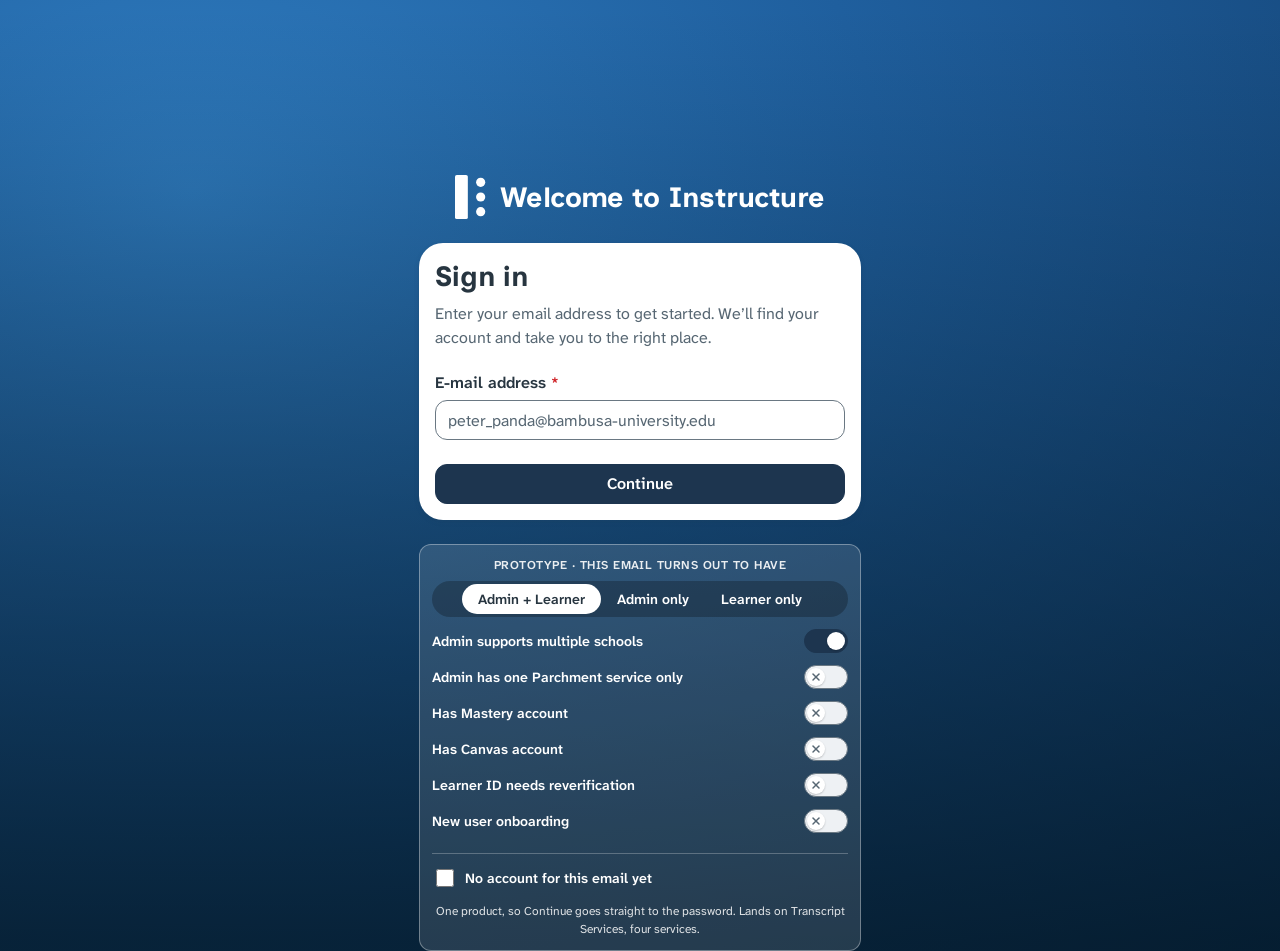
==== commit 1566ba35: "Show learner ID verification in the account panel Learners go through an enhanced ID check. None of " ====
--- a/prototype.html
+++ b/prototype.html
@@ -10,7 +10,7 @@
       href="https://fonts.googleapis.com/css2?family=Inclusive+Sans:ital,wght@0,300..700;1,300..700&family=Atkinson+Hyperlegible+Next:ital,wght@0,200..800;1,200..800&family=Atkinson+Hyperlegible:ital,wght@0,400;0,700;1,400;1,700&display=swap"
       rel="stylesheet"
     />
-    <script type="module" crossorigin>(function(){const t=document.createElement("link").relList;if(t&&t.supports&&t.supports("modulepreload"))return;for(const s of document.querySelectorAll('link[rel="modulepreload"]'))r(s);new MutationObserver(s=>{for(const i of s)if(i.type==="childList")for(const a of i.addedNodes)a.tagName==="LINK"&&a.rel==="modulepreload"&&r(a)}).observe(document,{childList:!0,subtree:!0});function n(s){const i={};return s.integrity&&(i.integrity=s.integrity),s.referrerPolicy&&(i.referrerPolicy=s.referrerPolicy),s.crossOrigin==="use-credentials"?i.credentials="include":s.crossOrigin==="anonymous"?i.credentials="omit":i.credentials="same-origin",i}function r(s){if(s.ep)return;s.ep=!0;const i=n(s);fetch(s.href,i)}})();function Wd(e){return e&&e.__esModule&&Object.prototype.hasOwnProperty.call(e,"default")?e.default:e}var Jo={exports:{}},Wl={},ec={exports:{}},O={};/**
+    <script type="module" crossorigin>(function(){const t=document.createElement("link").relList;if(t&&t.supports&&t.supports("modulepreload"))return;for(const s of document.querySelectorAll('link[rel="modulepreload"]'))r(s);new MutationObserver(s=>{for(const i of s)if(i.type==="childList")for(const a of i.addedNodes)a.tagName==="LINK"&&a.rel==="modulepreload"&&r(a)}).observe(document,{childList:!0,subtree:!0});function n(s){const i={};return s.integrity&&(i.integrity=s.integrity),s.referrerPolicy&&(i.referrerPolicy=s.referrerPolicy),s.crossOrigin==="use-credentials"?i.credentials="include":s.crossOrigin==="anonymous"?i.credentials="omit":i.credentials="same-origin",i}function r(s){if(s.ep)return;s.ep=!0;const i=n(s);fetch(s.href,i)}})();function Bd(e){return e&&e.__esModule&&Object.prototype.hasOwnProperty.call(e,"default")?e.default:e}var nc={exports:{}},Bl={},rc={exports:{}},O={};/**
  * @license React
  * react.production.min.js
  *
@@ -18,7 +18,7 @@
  *
  * This source code is licensed under the MIT license found in the
  * LICENSE file in the root directory of this source tree.
- */var wr=Symbol.for("react.element"),Bd=Symbol.for("react.portal"),Hd=Symbol.for("react.fragment"),Ud=Symbol.for("react.strict_mode"),$d=Symbol.for("react.profiler"),Vd=Symbol.for("react.provider"),Qd=Symbol.for("react.context"),Kd=Symbol.for("react.forward_ref"),Yd=Symbol.for("react.suspense"),Gd=Symbol.for("react.memo"),qd=Symbol.for("react.lazy"),Ia=Symbol.iterator;function Zd(e){return e===null||typeof e!="object"?null:(e=Ia&&e[Ia]||e["@@iterator"],typeof e=="function"?e:null)}var tc={isMounted:function(){return!1},enqueueForceUpdate:function(){},enqueueReplaceState:function(){},enqueueSetState:function(){}},nc=Object.assign,rc={};function zn(e,t,n){this.props=e,this.context=t,this.refs=rc,this.updater=n||tc}zn.prototype.isReactComponent={};zn.prototype.setState=function(e,t){if(typeof e!="object"&&typeof e!="function"&&e!=null)throw Error("setState(...): takes an object of state variables to update or a function which returns an object of state variables.");this.updater.enqueueSetState(this,e,t,"setState")};zn.prototype.forceUpdate=function(e){this.updater.enqueueForceUpdate(this,e,"forceUpdate")};function lc(){}lc.prototype=zn.prototype;function Ii(e,t,n){this.props=e,this.context=t,this.refs=rc,this.updater=n||tc}var Ai=Ii.prototype=new lc;Ai.constructor=Ii;nc(Ai,zn.prototype);Ai.isPureReactComponent=!0;var Aa=Array.isArray,sc=Object.prototype.hasOwnProperty,Oi={current:null},ic={key:!0,ref:!0,__self:!0,__source:!0};function ac(e,t,n){var r,s={},i=null,a=null;if(t!=null)for(r in t.ref!==void 0&&(a=t.ref),t.key!==void 0&&(i=""+t.key),t)sc.call(t,r)&&!ic.hasOwnProperty(r)&&(s[r]=t[r]);var o=arguments.length-2;if(o===1)s.children=n;else if(1<o){for(var c=Array(o),f=0;f<o;f++)c[f]=arguments[f+2];s.children=c}if(e&&e.defaultProps)for(r in o=e.defaultProps,o)s[r]===void 0&&(s[r]=o[r]);return{$$typeof:wr,type:e,key:i,ref:a,props:s,_owner:Oi.current}}function Xd(e,t){return{$$typeof:wr,type:e.type,key:t,ref:e.ref,props:e.props,_owner:e._owner}}function Di(e){return typeof e=="object"&&e!==null&&e.$$typeof===wr}function Jd(e){var t={"=":"=0",":":"=2"};return"$"+e.replace(/[=:]/g,function(n){return t[n]})}var Oa=/\/+/g;function as(e,t){return typeof e=="object"&&e!==null&&e.key!=null?Jd(""+e.key):t.toString(36)}function Zr(e,t,n,r,s){var i=typeof e;(i==="undefined"||i==="boolean")&&(e=null);var a=!1;if(e===null)a=!0;else switch(i){case"string":case"number":a=!0;break;case"object":switch(e.$$typeof){case wr:case Bd:a=!0}}if(a)return a=e,s=s(a),e=r===""?"."+as(a,0):r,Aa(s)?(n="",e!=null&&(n=e.replace(Oa,"$&/")+"/"),Zr(s,t,n,"",function(f){return f})):s!=null&&(Di(s)&&(s=Xd(s,n+(!s.key||a&&a.key===s.key?"":(""+s.key).replace(Oa,"$&/")+"/")+e)),t.push(s)),1;if(a=0,r=r===""?".":r+":",Aa(e))for(var o=0;o<e.length;o++){i=e[o];var c=r+as(i,o);a+=Zr(i,t,n,c,s)}else if(c=Zd(e),typeof c=="function")for(e=c.call(e),o=0;!(i=e.next()).done;)i=i.value,c=r+as(i,o++),a+=Zr(i,t,n,c,s);else if(i==="object")throw t=String(e),Error("Objects are not valid as a React child (found: "+(t==="[object Object]"?"object with keys {"+Object.keys(e).join(", ")+"}":t)+"). If you meant to render a collection of children, use an array instead.");return a}function Tr(e,t,n){if(e==null)return e;var r=[],s=0;return Zr(e,r,"","",function(i){return t.call(n,i,s++)}),r}function ef(e){if(e._status===-1){var t=e._result;t=t(),t.then(function(n){(e._status===0||e._status===-1)&&(e._status=1,e._result=n)},function(n){(e._status===0||e._status===-1)&&(e._status=2,e._result=n)}),e._status===-1&&(e._status=0,e._result=t)}if(e._status===1)return e._result.default;throw e._result}var me={current:null},Xr={transition:null},tf={ReactCurrentDispatcher:me,ReactCurrentBatchConfig:Xr,ReactCurrentOwner:Oi};function oc(){throw Error("act(...) is not supported in production builds of React.")}O.Children={map:Tr,forEach:function(e,t,n){Tr(e,function(){t.apply(this,arguments)},n)},count:function(e){var t=0;return Tr(e,function(){t++}),t},toArray:function(e){return Tr(e,function(t){return t})||[]},only:function(e){if(!Di(e))throw Error("React.Children.only expected to receive a single React element child.");return e}};O.Component=zn;O.Fragment=Hd;O.Profiler=$d;O.PureComponent=Ii;O.StrictMode=Ud;O.Suspense=Yd;O.__SECRET_INTERNALS_DO_NOT_USE_OR_YOU_WILL_BE_FIRED=tf;O.act=oc;O.cloneElement=function(e,t,n){if(e==null)throw Error("React.cloneElement(...): The argument must be a React element, but you passed "+e+".");var r=nc({},e.props),s=e.key,i=e.ref,a=e._owner;if(t!=null){if(t.ref!==void 0&&(i=t.ref,a=Oi.current),t.key!==void 0&&(s=""+t.key),e.type&&e.type.defaultProps)var o=e.type.defaultProps;for(c in t)sc.call(t,c)&&!ic.hasOwnProperty(c)&&(r[c]=t[c]===void 0&&o!==void 0?o[c]:t[c])}var c=arguments.length-2;if(c===1)r.children=n;else if(1<c){o=Array(c);for(var f=0;f<c;f++)o[f]=arguments[f+2];r.children=o}return{$$typeof:wr,type:e.type,key:s,ref:i,props:r,_owner:a}};O.createContext=function(e){return e={$$typeof:Qd,_currentValue:e,_currentValue2:e,_threadCount:0,Provider:null,Consumer:null,_defaultValue:null,_globalName:null},e.Provider={$$typeof:Vd,_context:e},e.Consumer=e};O.createElement=ac;O.createFactory=function(e){var t=ac.bind(null,e);return t.type=e,t};O.createRef=function(){return{current:null}};O.forwardRef=function(e){return{$$typeof:Kd,render:e}};O.isValidElement=Di;O.lazy=function(e){return{$$typeof:qd,_payload:{_status:-1,_result:e},_init:ef}};O.memo=function(e,t){return{$$typeof:Gd,type:e,compare:t===void 0?null:t}};O.startTransition=function(e){var t=Xr.transition;Xr.transition={};try{e()}finally{Xr.transition=t}};O.unstable_act=oc;O.useCallback=function(e,t){return me.current.useCallback(e,t)};O.useContext=function(e){return me.current.useContext(e)};O.useDebugValue=function(){};O.useDeferredValue=function(e){return me.current.useDeferredValue(e)};O.useEffect=function(e,t){return me.current.useEffect(e,t)};O.useId=function(){return me.current.useId()};O.useImperativeHandle=function(e,t,n){return me.current.useImperativeHandle(e,t,n)};O.useInsertionEffect=function(e,t){return me.current.useInsertionEffect(e,t)};O.useLayoutEffect=function(e,t){return me.current.useLayoutEffect(e,t)};O.useMemo=function(e,t){return me.current.useMemo(e,t)};O.useReducer=function(e,t,n){return me.current.useReducer(e,t,n)};O.useRef=function(e){return me.current.useRef(e)};O.useState=function(e){return me.current.useState(e)};O.useSyncExternalStore=function(e,t,n){return me.current.useSyncExternalStore(e,t,n)};O.useTransition=function(){return me.current.useTransition()};O.version="18.3.1";ec.exports=O;var S=ec.exports;const nf=Wd(S);/**
+ */var wr=Symbol.for("react.element"),Hd=Symbol.for("react.portal"),Ud=Symbol.for("react.fragment"),Vd=Symbol.for("react.strict_mode"),$d=Symbol.for("react.profiler"),Qd=Symbol.for("react.provider"),Kd=Symbol.for("react.context"),Yd=Symbol.for("react.forward_ref"),Gd=Symbol.for("react.suspense"),qd=Symbol.for("react.memo"),Zd=Symbol.for("react.lazy"),Da=Symbol.iterator;function Xd(e){return e===null||typeof e!="object"?null:(e=Da&&e[Da]||e["@@iterator"],typeof e=="function"?e:null)}var lc={isMounted:function(){return!1},enqueueForceUpdate:function(){},enqueueReplaceState:function(){},enqueueSetState:function(){}},sc=Object.assign,ic={};function zn(e,t,n){this.props=e,this.context=t,this.refs=ic,this.updater=n||lc}zn.prototype.isReactComponent={};zn.prototype.setState=function(e,t){if(typeof e!="object"&&typeof e!="function"&&e!=null)throw Error("setState(...): takes an object of state variables to update or a function which returns an object of state variables.");this.updater.enqueueSetState(this,e,t,"setState")};zn.prototype.forceUpdate=function(e){this.updater.enqueueForceUpdate(this,e,"forceUpdate")};function ac(){}ac.prototype=zn.prototype;function Ai(e,t,n){this.props=e,this.context=t,this.refs=ic,this.updater=n||lc}var Oi=Ai.prototype=new ac;Oi.constructor=Ai;sc(Oi,zn.prototype);Oi.isPureReactComponent=!0;var Fa=Array.isArray,oc=Object.prototype.hasOwnProperty,Di={current:null},cc={key:!0,ref:!0,__self:!0,__source:!0};function uc(e,t,n){var r,s={},i=null,a=null;if(t!=null)for(r in t.ref!==void 0&&(a=t.ref),t.key!==void 0&&(i=""+t.key),t)oc.call(t,r)&&!cc.hasOwnProperty(r)&&(s[r]=t[r]);var o=arguments.length-2;if(o===1)s.children=n;else if(1<o){for(var c=Array(o),f=0;f<o;f++)c[f]=arguments[f+2];s.children=c}if(e&&e.defaultProps)for(r in o=e.defaultProps,o)s[r]===void 0&&(s[r]=o[r]);return{$$typeof:wr,type:e,key:i,ref:a,props:s,_owner:Di.current}}function Jd(e,t){return{$$typeof:wr,type:e.type,key:t,ref:e.ref,props:e.props,_owner:e._owner}}function Fi(e){return typeof e=="object"&&e!==null&&e.$$typeof===wr}function ef(e){var t={"=":"=0",":":"=2"};return"$"+e.replace(/[=:]/g,function(n){return t[n]})}var Wa=/\/+/g;function os(e,t){return typeof e=="object"&&e!==null&&e.key!=null?ef(""+e.key):t.toString(36)}function Zr(e,t,n,r,s){var i=typeof e;(i==="undefined"||i==="boolean")&&(e=null);var a=!1;if(e===null)a=!0;else switch(i){case"string":case"number":a=!0;break;case"object":switch(e.$$typeof){case wr:case Hd:a=!0}}if(a)return a=e,s=s(a),e=r===""?"."+os(a,0):r,Fa(s)?(n="",e!=null&&(n=e.replace(Wa,"$&/")+"/"),Zr(s,t,n,"",function(f){return f})):s!=null&&(Fi(s)&&(s=Jd(s,n+(!s.key||a&&a.key===s.key?"":(""+s.key).replace(Wa,"$&/")+"/")+e)),t.push(s)),1;if(a=0,r=r===""?".":r+":",Fa(e))for(var o=0;o<e.length;o++){i=e[o];var c=r+os(i,o);a+=Zr(i,t,n,c,s)}else if(c=Xd(e),typeof c=="function")for(e=c.call(e),o=0;!(i=e.next()).done;)i=i.value,c=r+os(i,o++),a+=Zr(i,t,n,c,s);else if(i==="object")throw t=String(e),Error("Objects are not valid as a React child (found: "+(t==="[object Object]"?"object with keys {"+Object.keys(e).join(", ")+"}":t)+"). If you meant to render a collection of children, use an array instead.");return a}function Rr(e,t,n){if(e==null)return e;var r=[],s=0;return Zr(e,r,"","",function(i){return t.call(n,i,s++)}),r}function tf(e){if(e._status===-1){var t=e._result;t=t(),t.then(function(n){(e._status===0||e._status===-1)&&(e._status=1,e._result=n)},function(n){(e._status===0||e._status===-1)&&(e._status=2,e._result=n)}),e._status===-1&&(e._status=0,e._result=t)}if(e._status===1)return e._result.default;throw e._result}var ve={current:null},Xr={transition:null},nf={ReactCurrentDispatcher:ve,ReactCurrentBatchConfig:Xr,ReactCurrentOwner:Di};function dc(){throw Error("act(...) is not supported in production builds of React.")}O.Children={map:Rr,forEach:function(e,t,n){Rr(e,function(){t.apply(this,arguments)},n)},count:function(e){var t=0;return Rr(e,function(){t++}),t},toArray:function(e){return Rr(e,function(t){return t})||[]},only:function(e){if(!Fi(e))throw Error("React.Children.only expected to receive a single React element child.");return e}};O.Component=zn;O.Fragment=Ud;O.Profiler=$d;O.PureComponent=Ai;O.StrictMode=Vd;O.Suspense=Gd;O.__SECRET_INTERNALS_DO_NOT_USE_OR_YOU_WILL_BE_FIRED=nf;O.act=dc;O.cloneElement=function(e,t,n){if(e==null)throw Error("React.cloneElement(...): The argument must be a React element, but you passed "+e+".");var r=sc({},e.props),s=e.key,i=e.ref,a=e._owner;if(t!=null){if(t.ref!==void 0&&(i=t.ref,a=Di.current),t.key!==void 0&&(s=""+t.key),e.type&&e.type.defaultProps)var o=e.type.defaultProps;for(c in t)oc.call(t,c)&&!cc.hasOwnProperty(c)&&(r[c]=t[c]===void 0&&o!==void 0?o[c]:t[c])}var c=arguments.length-2;if(c===1)r.children=n;else if(1<c){o=Array(c);for(var f=0;f<c;f++)o[f]=arguments[f+2];r.children=o}return{$$typeof:wr,type:e.type,key:s,ref:i,props:r,_owner:a}};O.createContext=function(e){return e={$$typeof:Kd,_currentValue:e,_currentValue2:e,_threadCount:0,Provider:null,Consumer:null,_defaultValue:null,_globalName:null},e.Provider={$$typeof:Qd,_context:e},e.Consumer=e};O.createElement=uc;O.createFactory=function(e){var t=uc.bind(null,e);return t.type=e,t};O.createRef=function(){return{current:null}};O.forwardRef=function(e){return{$$typeof:Yd,render:e}};O.isValidElement=Fi;O.lazy=function(e){return{$$typeof:Zd,_payload:{_status:-1,_result:e},_init:tf}};O.memo=function(e,t){return{$$typeof:qd,type:e,compare:t===void 0?null:t}};O.startTransition=function(e){var t=Xr.transition;Xr.transition={};try{e()}finally{Xr.transition=t}};O.unstable_act=dc;O.useCallback=function(e,t){return ve.current.useCallback(e,t)};O.useContext=function(e){return ve.current.useContext(e)};O.useDebugValue=function(){};O.useDeferredValue=function(e){return ve.current.useDeferredValue(e)};O.useEffect=function(e,t){return ve.current.useEffect(e,t)};O.useId=function(){return ve.current.useId()};O.useImperativeHandle=function(e,t,n){return ve.current.useImperativeHandle(e,t,n)};O.useInsertionEffect=function(e,t){return ve.current.useInsertionEffect(e,t)};O.useLayoutEffect=function(e,t){return ve.current.useLayoutEffect(e,t)};O.useMemo=function(e,t){return ve.current.useMemo(e,t)};O.useReducer=function(e,t,n){return ve.current.useReducer(e,t,n)};O.useRef=function(e){return ve.current.useRef(e)};O.useState=function(e){return ve.current.useState(e)};O.useSyncExternalStore=function(e,t,n){return ve.current.useSyncExternalStore(e,t,n)};O.useTransition=function(){return ve.current.useTransition()};O.version="18.3.1";rc.exports=O;var S=rc.exports;const rf=Bd(S);/**
  * @license React
  * react-jsx-runtime.production.min.js
  *
@@ -26,7 +26,7 @@
  *
  * This source code is licensed under the MIT license found in the
  * LICENSE file in the root directory of this source tree.
- */var rf=S,lf=Symbol.for("react.element"),sf=Symbol.for("react.fragment"),af=Object.prototype.hasOwnProperty,of=rf.__SECRET_INTERNALS_DO_NOT_USE_OR_YOU_WILL_BE_FIRED.ReactCurrentOwner,cf={key:!0,ref:!0,__self:!0,__source:!0};function cc(e,t,n){var r,s={},i=null,a=null;n!==void 0&&(i=""+n),t.key!==void 0&&(i=""+t.key),t.ref!==void 0&&(a=t.ref);for(r in t)af.call(t,r)&&!cf.hasOwnProperty(r)&&(s[r]=t[r]);if(e&&e.defaultProps)for(r in t=e.defaultProps,t)s[r]===void 0&&(s[r]=t[r]);return{$$typeof:lf,type:e,key:i,ref:a,props:s,_owner:of.current}}Wl.Fragment=sf;Wl.jsx=cc;Wl.jsxs=cc;Jo.exports=Wl;var l=Jo.exports,Fs={},uc={exports:{}},Ce={},dc={exports:{}},fc={};/**
+ */var lf=S,sf=Symbol.for("react.element"),af=Symbol.for("react.fragment"),of=Object.prototype.hasOwnProperty,cf=lf.__SECRET_INTERNALS_DO_NOT_USE_OR_YOU_WILL_BE_FIRED.ReactCurrentOwner,uf={key:!0,ref:!0,__self:!0,__source:!0};function fc(e,t,n){var r,s={},i=null,a=null;n!==void 0&&(i=""+n),t.key!==void 0&&(i=""+t.key),t.ref!==void 0&&(a=t.ref);for(r in t)of.call(t,r)&&!uf.hasOwnProperty(r)&&(s[r]=t[r]);if(e&&e.defaultProps)for(r in t=e.defaultProps,t)s[r]===void 0&&(s[r]=t[r]);return{$$typeof:sf,type:e,key:i,ref:a,props:s,_owner:cf.current}}Bl.Fragment=af;Bl.jsx=fc;Bl.jsxs=fc;nc.exports=Bl;var l=nc.exports,Bs={},hc={exports:{}},Ee={},pc={exports:{}},mc={};/**
  * @license React
  * scheduler.production.min.js
  *
@@ -34,7 +34,7 @@
  *
  * This source code is licensed under the MIT license found in the
  * LICENSE file in the root directory of this source tree.
- */(function(e){function t(P,R){var I=P.length;P.push(R);e:for(;0<I;){var Z=I-1>>>1,ne=P[Z];if(0<s(ne,R))P[Z]=R,P[I]=ne,I=Z;else break e}}function n(P){return P.length===0?null:P[0]}function r(P){if(P.length===0)return null;var R=P[0],I=P.pop();if(I!==R){P[0]=I;e:for(var Z=0,ne=P.length,zr=ne>>>1;Z<zr;){var It=2*(Z+1)-1,is=P[It],At=It+1,Lr=P[At];if(0>s(is,I))At<ne&&0>s(Lr,is)?(P[Z]=Lr,P[At]=I,Z=At):(P[Z]=is,P[It]=I,Z=It);else if(At<ne&&0>s(Lr,I))P[Z]=Lr,P[At]=I,Z=At;else break e}}return R}function s(P,R){var I=P.sortIndex-R.sortIndex;return I!==0?I:P.id-R.id}if(typeof performance=="object"&&typeof performance.now=="function"){var i=performance;e.unstable_now=function(){return i.now()}}else{var a=Date,o=a.now();e.unstable_now=function(){return a.now()-o}}var c=[],f=[],m=1,v=null,p=3,x=!1,y=!1,w=!1,b=typeof setTimeout=="function"?setTimeout:null,d=typeof clearTimeout=="function"?clearTimeout:null,u=typeof setImmediate<"u"?setImmediate:null;typeof navigator<"u"&&navigator.scheduling!==void 0&&navigator.scheduling.isInputPending!==void 0&&navigator.scheduling.isInputPending.bind(navigator.scheduling);function h(P){for(var R=n(f);R!==null;){if(R.callback===null)r(f);else if(R.startTime<=P)r(f),R.sortIndex=R.expirationTime,t(c,R);else break;R=n(f)}}function g(P){if(w=!1,h(P),!y)if(n(c)!==null)y=!0,Qe(k);else{var R=n(f);R!==null&&ht(g,R.startTime-P)}}function k(P,R){y=!1,w&&(w=!1,d(C),C=-1),x=!0;var I=p;try{for(h(R),v=n(c);v!==null&&(!(v.expirationTime>R)||P&&!F());){var Z=v.callback;if(typeof Z=="function"){v.callback=null,p=v.priorityLevel;var ne=Z(v.expirationTime<=R);R=e.unstable_now(),typeof ne=="function"?v.callback=ne:v===n(c)&&r(c),h(R)}else r(c);v=n(c)}if(v!==null)var zr=!0;else{var It=n(f);It!==null&&ht(g,It.startTime-R),zr=!1}return zr}finally{v=null,p=I,x=!1}}var _=!1,j=null,C=-1,L=5,T=-1;function F(){return!(e.unstable_now()-T<L)}function oe(){if(j!==null){var P=e.unstable_now();T=P;var R=!0;try{R=j(!0,P)}finally{R?Me():(_=!1,j=null)}}else _=!1}var Me;if(typeof u=="function")Me=function(){u(oe)};else if(typeof MessageChannel<"u"){var Ve=new MessageChannel,W=Ve.port2;Ve.port1.onmessage=oe,Me=function(){W.postMessage(null)}}else Me=function(){b(oe,0)};function Qe(P){j=P,_||(_=!0,Me())}function ht(P,R){C=b(function(){P(e.unstable_now())},R)}e.unstable_IdlePriority=5,e.unstable_ImmediatePriority=1,e.unstable_LowPriority=4,e.unstable_NormalPriority=3,e.unstable_Profiling=null,e.unstable_UserBlockingPriority=2,e.unstable_cancelCallback=function(P){P.callback=null},e.unstable_continueExecution=function(){y||x||(y=!0,Qe(k))},e.unstable_forceFrameRate=function(P){0>P||125<P?console.error("forceFrameRate takes a positive int between 0 and 125, forcing frame rates higher than 125 fps is not supported"):L=0<P?Math.floor(1e3/P):5},e.unstable_getCurrentPriorityLevel=function(){return p},e.unstable_getFirstCallbackNode=function(){return n(c)},e.unstable_next=function(P){switch(p){case 1:case 2:case 3:var R=3;break;default:R=p}var I=p;p=R;try{return P()}finally{p=I}},e.unstable_pauseExecution=function(){},e.unstable_requestPaint=function(){},e.unstable_runWithPriority=function(P,R){switch(P){case 1:case 2:case 3:case 4:case 5:break;default:P=3}var I=p;p=P;try{return R()}finally{p=I}},e.unstable_scheduleCallback=function(P,R,I){var Z=e.unstable_now();switch(typeof I=="object"&&I!==null?(I=I.delay,I=typeof I=="number"&&0<I?Z+I:Z):I=Z,P){case 1:var ne=-1;break;case 2:ne=250;break;case 5:ne=1073741823;break;case 4:ne=1e4;break;default:ne=5e3}return ne=I+ne,P={id:m++,callback:R,priorityLevel:P,startTime:I,expirationTime:ne,sortIndex:-1},I>Z?(P.sortIndex=I,t(f,P),n(c)===null&&P===n(f)&&(w?(d(C),C=-1):w=!0,ht(g,I-Z))):(P.sortIndex=ne,t(c,P),y||x||(y=!0,Qe(k))),P},e.unstable_shouldYield=F,e.unstable_wrapCallback=function(P){var R=p;return function(){var I=p;p=R;try{return P.apply(this,arguments)}finally{p=I}}}})(fc);dc.exports=fc;var uf=dc.exports;/**
+ */(function(e){function t(N,R){var I=N.length;N.push(R);e:for(;0<I;){var Z=I-1>>>1,ne=N[Z];if(0<s(ne,R))N[Z]=R,N[I]=ne,I=Z;else break e}}function n(N){return N.length===0?null:N[0]}function r(N){if(N.length===0)return null;var R=N[0],I=N.pop();if(I!==R){N[0]=I;e:for(var Z=0,ne=N.length,zr=ne>>>1;Z<zr;){var It=2*(Z+1)-1,as=N[It],At=It+1,Lr=N[At];if(0>s(as,I))At<ne&&0>s(Lr,as)?(N[Z]=Lr,N[At]=I,Z=At):(N[Z]=as,N[It]=I,Z=It);else if(At<ne&&0>s(Lr,I))N[Z]=Lr,N[At]=I,Z=At;else break e}}return R}function s(N,R){var I=N.sortIndex-R.sortIndex;return I!==0?I:N.id-R.id}if(typeof performance=="object"&&typeof performance.now=="function"){var i=performance;e.unstable_now=function(){return i.now()}}else{var a=Date,o=a.now();e.unstable_now=function(){return a.now()-o}}var c=[],f=[],v=1,m=null,p=3,x=!1,y=!1,j=!1,z=typeof setTimeout=="function"?setTimeout:null,d=typeof clearTimeout=="function"?clearTimeout:null,u=typeof setImmediate<"u"?setImmediate:null;typeof navigator<"u"&&navigator.scheduling!==void 0&&navigator.scheduling.isInputPending!==void 0&&navigator.scheduling.isInputPending.bind(navigator.scheduling);function h(N){for(var R=n(f);R!==null;){if(R.callback===null)r(f);else if(R.startTime<=N)r(f),R.sortIndex=R.expirationTime,t(c,R);else break;R=n(f)}}function _(N){if(j=!1,h(N),!y)if(n(c)!==null)y=!0,Qe(k);else{var R=n(f);R!==null&&Pe(_,R.startTime-N)}}function k(N,R){y=!1,j&&(j=!1,d(E),E=-1),x=!0;var I=p;try{for(h(R),m=n(c);m!==null&&(!(m.expirationTime>R)||N&&!W());){var Z=m.callback;if(typeof Z=="function"){m.callback=null,p=m.priorityLevel;var ne=Z(m.expirationTime<=R);R=e.unstable_now(),typeof ne=="function"?m.callback=ne:m===n(c)&&r(c),h(R)}else r(c);m=n(c)}if(m!==null)var zr=!0;else{var It=n(f);It!==null&&Pe(_,It.startTime-R),zr=!1}return zr}finally{m=null,p=I,x=!1}}var g=!1,w=null,E=-1,L=5,M=-1;function W(){return!(e.unstable_now()-M<L)}function he(){if(w!==null){var N=e.unstable_now();M=N;var R=!0;try{R=w(!0,N)}finally{R?se():(g=!1,w=null)}}else g=!1}var se;if(typeof u=="function")se=function(){u(he)};else if(typeof MessageChannel<"u"){var H=new MessageChannel,ht=H.port2;H.port1.onmessage=he,se=function(){ht.postMessage(null)}}else se=function(){z(he,0)};function Qe(N){w=N,g||(g=!0,se())}function Pe(N,R){E=z(function(){N(e.unstable_now())},R)}e.unstable_IdlePriority=5,e.unstable_ImmediatePriority=1,e.unstable_LowPriority=4,e.unstable_NormalPriority=3,e.unstable_Profiling=null,e.unstable_UserBlockingPriority=2,e.unstable_cancelCallback=function(N){N.callback=null},e.unstable_continueExecution=function(){y||x||(y=!0,Qe(k))},e.unstable_forceFrameRate=function(N){0>N||125<N?console.error("forceFrameRate takes a positive int between 0 and 125, forcing frame rates higher than 125 fps is not supported"):L=0<N?Math.floor(1e3/N):5},e.unstable_getCurrentPriorityLevel=function(){return p},e.unstable_getFirstCallbackNode=function(){return n(c)},e.unstable_next=function(N){switch(p){case 1:case 2:case 3:var R=3;break;default:R=p}var I=p;p=R;try{return N()}finally{p=I}},e.unstable_pauseExecution=function(){},e.unstable_requestPaint=function(){},e.unstable_runWithPriority=function(N,R){switch(N){case 1:case 2:case 3:case 4:case 5:break;default:N=3}var I=p;p=N;try{return R()}finally{p=I}},e.unstable_scheduleCallback=function(N,R,I){var Z=e.unstable_now();switch(typeof I=="object"&&I!==null?(I=I.delay,I=typeof I=="number"&&0<I?Z+I:Z):I=Z,N){case 1:var ne=-1;break;case 2:ne=250;break;case 5:ne=1073741823;break;case 4:ne=1e4;break;default:ne=5e3}return ne=I+ne,N={id:v++,callback:R,priorityLevel:N,startTime:I,expirationTime:ne,sortIndex:-1},I>Z?(N.sortIndex=I,t(f,N),n(c)===null&&N===n(f)&&(j?(d(E),E=-1):j=!0,Pe(_,I-Z))):(N.sortIndex=ne,t(c,N),y||x||(y=!0,Qe(k))),N},e.unstable_shouldYield=W,e.unstable_wrapCallback=function(N){var R=p;return function(){var I=p;p=R;try{return N.apply(this,arguments)}finally{p=I}}}})(mc);pc.exports=mc;var df=pc.exports;/**
  * @license React
  * react-dom.production.min.js
  *
@@ -42,360 +42,370 @@
  *
  * This source code is licensed under the MIT license found in the
  * LICENSE file in the root directory of this source tree.
- */var df=S,Se=uf;function N(e){for(var t="https://reactjs.org/docs/error-decoder.html?invariant="+e,n=1;n<arguments.length;n++)t+="&args[]="+encodeURIComponent(arguments[n]);return"Minified React error #"+e+"; visit "+t+" for the full message or use the non-minified dev environment for full errors and additional helpful warnings."}var hc=new Set,sr={};function Jt(e,t){Nn(e,t),Nn(e+"Capture",t)}function Nn(e,t){for(sr[e]=t,e=0;e<t.length;e++)hc.add(t[e])}var it=!(typeof window>"u"||typeof window.document>"u"||typeof window.document.createElement>"u"),Ws=Object.prototype.hasOwnProperty,ff=/^[:A-Z_a-z\u00C0-\u00D6\u00D8-\u00F6\u00F8-\u02FF\u0370-\u037D\u037F-\u1FFF\u200C-\u200D\u2070-\u218F\u2C00-\u2FEF\u3001-\uD7FF\uF900-\uFDCF\uFDF0-\uFFFD][:A-Z_a-z\u00C0-\u00D6\u00D8-\u00F6\u00F8-\u02FF\u0370-\u037D\u037F-\u1FFF\u200C-\u200D\u2070-\u218F\u2C00-\u2FEF\u3001-\uD7FF\uF900-\uFDCF\uFDF0-\uFFFD\-.0-9\u00B7\u0300-\u036F\u203F-\u2040]*$/,Da={},Fa={};function hf(e){return Ws.call(Fa,e)?!0:Ws.call(Da,e)?!1:ff.test(e)?Fa[e]=!0:(Da[e]=!0,!1)}function pf(e,t,n,r){if(n!==null&&n.type===0)return!1;switch(typeof t){case"function":case"symbol":return!0;case"boolean":return r?!1:n!==null?!n.acceptsBooleans:(e=e.toLowerCase().slice(0,5),e!=="data-"&&e!=="aria-");default:return!1}}function mf(e,t,n,r){if(t===null||typeof t>"u"||pf(e,t,n,r))return!0;if(r)return!1;if(n!==null)switch(n.type){case 3:return!t;case 4:return t===!1;case 5:return isNaN(t);case 6:return isNaN(t)||1>t}return!1}function ve(e,t,n,r,s,i,a){this.acceptsBooleans=t===2||t===3||t===4,this.attributeName=r,this.attributeNamespace=s,this.mustUseProperty=n,this.propertyName=e,this.type=t,this.sanitizeURL=i,this.removeEmptyString=a}var ae={};"children dangerouslySetInnerHTML defaultValue defaultChecked innerHTML suppressContentEditableWarning suppressHydrationWarning style".split(" ").forEach(function(e){ae[e]=new ve(e,0,!1,e,null,!1,!1)});[["acceptCharset","accept-charset"],["className","class"],["htmlFor","for"],["httpEquiv","http-equiv"]].forEach(function(e){var t=e[0];ae[t]=new ve(t,1,!1,e[1],null,!1,!1)});["contentEditable","draggable","spellCheck","value"].forEach(function(e){ae[e]=new ve(e,2,!1,e.toLowerCase(),null,!1,!1)});["autoReverse","externalResourcesRequired","focusable","preserveAlpha"].forEach(function(e){ae[e]=new ve(e,2,!1,e,null,!1,!1)});"allowFullScreen async autoFocus autoPlay controls default defer disabled disablePictureInPicture disableRemotePlayback formNoValidate hidden loop noModule noValidate open playsInline readOnly required reversed scoped seamless itemScope".split(" ").forEach(function(e){ae[e]=new ve(e,3,!1,e.toLowerCase(),null,!1,!1)});["checked","multiple","muted","selected"].forEach(function(e){ae[e]=new ve(e,3,!0,e,null,!1,!1)});["capture","download"].forEach(function(e){ae[e]=new ve(e,4,!1,e,null,!1,!1)});["cols","rows","size","span"].forEach(function(e){ae[e]=new ve(e,6,!1,e,null,!1,!1)});["rowSpan","start"].forEach(function(e){ae[e]=new ve(e,5,!1,e.toLowerCase(),null,!1,!1)});var Fi=/[\-:]([a-z])/g;function Wi(e){return e[1].toUpperCase()}"accent-height alignment-baseline arabic-form baseline-shift cap-height clip-path clip-rule color-interpolation color-interpolation-filters color-profile color-rendering dominant-baseline enable-background fill-opacity fill-rule flood-color flood-opacity font-family font-size font-size-adjust font-stretch font-style font-variant font-weight glyph-name glyph-orientation-horizontal glyph-orientation-vertical horiz-adv-x horiz-origin-x image-rendering letter-spacing lighting-color marker-end marker-mid marker-start overline-position overline-thickness paint-order panose-1 pointer-events rendering-intent shape-rendering stop-color stop-opacity strikethrough-position strikethrough-thickness stroke-dasharray stroke-dashoffset stroke-linecap stroke-linejoin stroke-miterlimit stroke-opacity stroke-width text-anchor text-decoration text-rendering underline-position underline-thickness unicode-bidi unicode-range units-per-em v-alphabetic v-hanging v-ideographic v-mathematical vector-effect vert-adv-y vert-origin-x vert-origin-y word-spacing writing-mode xmlns:xlink x-height".split(" ").forEach(function(e){var t=e.replace(Fi,Wi);ae[t]=new ve(t,1,!1,e,null,!1,!1)});"xlink:actuate xlink:arcrole xlink:role xlink:show xlink:title xlink:type".split(" ").forEach(function(e){var t=e.replace(Fi,Wi);ae[t]=new ve(t,1,!1,e,"http://www.w3.org/1999/xlink",!1,!1)});["xml:base","xml:lang","xml:space"].forEach(function(e){var t=e.replace(Fi,Wi);ae[t]=new ve(t,1,!1,e,"http://www.w3.org/XML/1998/namespace",!1,!1)});["tabIndex","crossOrigin"].forEach(function(e){ae[e]=new ve(e,1,!1,e.toLowerCase(),null,!1,!1)});ae.xlinkHref=new ve("xlinkHref",1,!1,"xlink:href","http://www.w3.org/1999/xlink",!0,!1);["src","href","action","formAction"].forEach(function(e){ae[e]=new ve(e,1,!1,e.toLowerCase(),null,!0,!0)});function Bi(e,t,n,r){var s=ae.hasOwnProperty(t)?ae[t]:null;(s!==null?s.type!==0:r||!(2<t.length)||t[0]!=="o"&&t[0]!=="O"||t[1]!=="n"&&t[1]!=="N")&&(mf(t,n,s,r)&&(n=null),r||s===null?hf(t)&&(n===null?e.removeAttribute(t):e.setAttribute(t,""+n)):s.mustUseProperty?e[s.propertyName]=n===null?s.type===3?!1:"":n:(t=s.attributeName,r=s.attributeNamespace,n===null?e.removeAttribute(t):(s=s.type,n=s===3||s===4&&n===!0?"":""+n,r?e.setAttributeNS(r,t,n):e.setAttribute(t,n))))}var dt=df.__SECRET_INTERNALS_DO_NOT_USE_OR_YOU_WILL_BE_FIRED,Rr=Symbol.for("react.element"),ln=Symbol.for("react.portal"),sn=Symbol.for("react.fragment"),Hi=Symbol.for("react.strict_mode"),Bs=Symbol.for("react.profiler"),pc=Symbol.for("react.provider"),mc=Symbol.for("react.context"),Ui=Symbol.for("react.forward_ref"),Hs=Symbol.for("react.suspense"),Us=Symbol.for("react.suspense_list"),$i=Symbol.for("react.memo"),mt=Symbol.for("react.lazy"),vc=Symbol.for("react.offscreen"),Wa=Symbol.iterator;function On(e){return e===null||typeof e!="object"?null:(e=Wa&&e[Wa]||e["@@iterator"],typeof e=="function"?e:null)}var G=Object.assign,os;function Qn(e){if(os===void 0)try{throw Error()}catch(n){var t=n.stack.trim().match(/\n( *(at )?)/);os=t&&t[1]||""}return`
-`+os+e}var cs=!1;function us(e,t){if(!e||cs)return"";cs=!0;var n=Error.prepareStackTrace;Error.prepareStackTrace=void 0;try{if(t)if(t=function(){throw Error()},Object.defineProperty(t.prototype,"props",{set:function(){throw Error()}}),typeof Reflect=="object"&&Reflect.construct){try{Reflect.construct(t,[])}catch(f){var r=f}Reflect.construct(e,[],t)}else{try{t.call()}catch(f){r=f}e.call(t.prototype)}else{try{throw Error()}catch(f){r=f}e()}}catch(f){if(f&&r&&typeof f.stack=="string"){for(var s=f.stack.split(`
+ */var ff=S,Ce=df;function C(e){for(var t="https://reactjs.org/docs/error-decoder.html?invariant="+e,n=1;n<arguments.length;n++)t+="&args[]="+encodeURIComponent(arguments[n]);return"Minified React error #"+e+"; visit "+t+" for the full message or use the non-minified dev environment for full errors and additional helpful warnings."}var vc=new Set,sr={};function Jt(e,t){Nn(e,t),Nn(e+"Capture",t)}function Nn(e,t){for(sr[e]=t,e=0;e<t.length;e++)vc.add(t[e])}var it=!(typeof window>"u"||typeof window.document>"u"||typeof window.document.createElement>"u"),Hs=Object.prototype.hasOwnProperty,hf=/^[:A-Z_a-z\u00C0-\u00D6\u00D8-\u00F6\u00F8-\u02FF\u0370-\u037D\u037F-\u1FFF\u200C-\u200D\u2070-\u218F\u2C00-\u2FEF\u3001-\uD7FF\uF900-\uFDCF\uFDF0-\uFFFD][:A-Z_a-z\u00C0-\u00D6\u00D8-\u00F6\u00F8-\u02FF\u0370-\u037D\u037F-\u1FFF\u200C-\u200D\u2070-\u218F\u2C00-\u2FEF\u3001-\uD7FF\uF900-\uFDCF\uFDF0-\uFFFD\-.0-9\u00B7\u0300-\u036F\u203F-\u2040]*$/,Ba={},Ha={};function pf(e){return Hs.call(Ha,e)?!0:Hs.call(Ba,e)?!1:hf.test(e)?Ha[e]=!0:(Ba[e]=!0,!1)}function mf(e,t,n,r){if(n!==null&&n.type===0)return!1;switch(typeof t){case"function":case"symbol":return!0;case"boolean":return r?!1:n!==null?!n.acceptsBooleans:(e=e.toLowerCase().slice(0,5),e!=="data-"&&e!=="aria-");default:return!1}}function vf(e,t,n,r){if(t===null||typeof t>"u"||mf(e,t,n,r))return!0;if(r)return!1;if(n!==null)switch(n.type){case 3:return!t;case 4:return t===!1;case 5:return isNaN(t);case 6:return isNaN(t)||1>t}return!1}function ye(e,t,n,r,s,i,a){this.acceptsBooleans=t===2||t===3||t===4,this.attributeName=r,this.attributeNamespace=s,this.mustUseProperty=n,this.propertyName=e,this.type=t,this.sanitizeURL=i,this.removeEmptyString=a}var oe={};"children dangerouslySetInnerHTML defaultValue defaultChecked innerHTML suppressContentEditableWarning suppressHydrationWarning style".split(" ").forEach(function(e){oe[e]=new ye(e,0,!1,e,null,!1,!1)});[["acceptCharset","accept-charset"],["className","class"],["htmlFor","for"],["httpEquiv","http-equiv"]].forEach(function(e){var t=e[0];oe[t]=new ye(t,1,!1,e[1],null,!1,!1)});["contentEditable","draggable","spellCheck","value"].forEach(function(e){oe[e]=new ye(e,2,!1,e.toLowerCase(),null,!1,!1)});["autoReverse","externalResourcesRequired","focusable","preserveAlpha"].forEach(function(e){oe[e]=new ye(e,2,!1,e,null,!1,!1)});"allowFullScreen async autoFocus autoPlay controls default defer disabled disablePictureInPicture disableRemotePlayback formNoValidate hidden loop noModule noValidate open playsInline readOnly required reversed scoped seamless itemScope".split(" ").forEach(function(e){oe[e]=new ye(e,3,!1,e.toLowerCase(),null,!1,!1)});["checked","multiple","muted","selected"].forEach(function(e){oe[e]=new ye(e,3,!0,e,null,!1,!1)});["capture","download"].forEach(function(e){oe[e]=new ye(e,4,!1,e,null,!1,!1)});["cols","rows","size","span"].forEach(function(e){oe[e]=new ye(e,6,!1,e,null,!1,!1)});["rowSpan","start"].forEach(function(e){oe[e]=new ye(e,5,!1,e.toLowerCase(),null,!1,!1)});var Wi=/[\-:]([a-z])/g;function Bi(e){return e[1].toUpperCase()}"accent-height alignment-baseline arabic-form baseline-shift cap-height clip-path clip-rule color-interpolation color-interpolation-filters color-profile color-rendering dominant-baseline enable-background fill-opacity fill-rule flood-color flood-opacity font-family font-size font-size-adjust font-stretch font-style font-variant font-weight glyph-name glyph-orientation-horizontal glyph-orientation-vertical horiz-adv-x horiz-origin-x image-rendering letter-spacing lighting-color marker-end marker-mid marker-start overline-position overline-thickness paint-order panose-1 pointer-events rendering-intent shape-rendering stop-color stop-opacity strikethrough-position strikethrough-thickness stroke-dasharray stroke-dashoffset stroke-linecap stroke-linejoin stroke-miterlimit stroke-opacity stroke-width text-anchor text-decoration text-rendering underline-position underline-thickness unicode-bidi unicode-range units-per-em v-alphabetic v-hanging v-ideographic v-mathematical vector-effect vert-adv-y vert-origin-x vert-origin-y word-spacing writing-mode xmlns:xlink x-height".split(" ").forEach(function(e){var t=e.replace(Wi,Bi);oe[t]=new ye(t,1,!1,e,null,!1,!1)});"xlink:actuate xlink:arcrole xlink:role xlink:show xlink:title xlink:type".split(" ").forEach(function(e){var t=e.replace(Wi,Bi);oe[t]=new ye(t,1,!1,e,"http://www.w3.org/1999/xlink",!1,!1)});["xml:base","xml:lang","xml:space"].forEach(function(e){var t=e.replace(Wi,Bi);oe[t]=new ye(t,1,!1,e,"http://www.w3.org/XML/1998/namespace",!1,!1)});["tabIndex","crossOrigin"].forEach(function(e){oe[e]=new ye(e,1,!1,e.toLowerCase(),null,!1,!1)});oe.xlinkHref=new ye("xlinkHref",1,!1,"xlink:href","http://www.w3.org/1999/xlink",!0,!1);["src","href","action","formAction"].forEach(function(e){oe[e]=new ye(e,1,!1,e.toLowerCase(),null,!0,!0)});function Hi(e,t,n,r){var s=oe.hasOwnProperty(t)?oe[t]:null;(s!==null?s.type!==0:r||!(2<t.length)||t[0]!=="o"&&t[0]!=="O"||t[1]!=="n"&&t[1]!=="N")&&(vf(t,n,s,r)&&(n=null),r||s===null?pf(t)&&(n===null?e.removeAttribute(t):e.setAttribute(t,""+n)):s.mustUseProperty?e[s.propertyName]=n===null?s.type===3?!1:"":n:(t=s.attributeName,r=s.attributeNamespace,n===null?e.removeAttribute(t):(s=s.type,n=s===3||s===4&&n===!0?"":""+n,r?e.setAttributeNS(r,t,n):e.setAttribute(t,n))))}var dt=ff.__SECRET_INTERNALS_DO_NOT_USE_OR_YOU_WILL_BE_FIRED,Tr=Symbol.for("react.element"),ln=Symbol.for("react.portal"),sn=Symbol.for("react.fragment"),Ui=Symbol.for("react.strict_mode"),Us=Symbol.for("react.profiler"),yc=Symbol.for("react.provider"),gc=Symbol.for("react.context"),Vi=Symbol.for("react.forward_ref"),Vs=Symbol.for("react.suspense"),$s=Symbol.for("react.suspense_list"),$i=Symbol.for("react.memo"),mt=Symbol.for("react.lazy"),xc=Symbol.for("react.offscreen"),Ua=Symbol.iterator;function On(e){return e===null||typeof e!="object"?null:(e=Ua&&e[Ua]||e["@@iterator"],typeof e=="function"?e:null)}var G=Object.assign,cs;function Qn(e){if(cs===void 0)try{throw Error()}catch(n){var t=n.stack.trim().match(/\n( *(at )?)/);cs=t&&t[1]||""}return`
+`+cs+e}var us=!1;function ds(e,t){if(!e||us)return"";us=!0;var n=Error.prepareStackTrace;Error.prepareStackTrace=void 0;try{if(t)if(t=function(){throw Error()},Object.defineProperty(t.prototype,"props",{set:function(){throw Error()}}),typeof Reflect=="object"&&Reflect.construct){try{Reflect.construct(t,[])}catch(f){var r=f}Reflect.construct(e,[],t)}else{try{t.call()}catch(f){r=f}e.call(t.prototype)}else{try{throw Error()}catch(f){r=f}e()}}catch(f){if(f&&r&&typeof f.stack=="string"){for(var s=f.stack.split(`
 `),i=r.stack.split(`
 `),a=s.length-1,o=i.length-1;1<=a&&0<=o&&s[a]!==i[o];)o--;for(;1<=a&&0<=o;a--,o--)if(s[a]!==i[o]){if(a!==1||o!==1)do if(a--,o--,0>o||s[a]!==i[o]){var c=`
-`+s[a].replace(" at new "," at ");return e.displayName&&c.includes("<anonymous>")&&(c=c.replace("<anonymous>",e.displayName)),c}while(1<=a&&0<=o);break}}}finally{cs=!1,Error.prepareStackTrace=n}return(e=e?e.displayName||e.name:"")?Qn(e):""}function vf(e){switch(e.tag){case 5:return Qn(e.type);case 16:return Qn("Lazy");case 13:return Qn("Suspense");case 19:return Qn("SuspenseList");case 0:case 2:case 15:return e=us(e.type,!1),e;case 11:return e=us(e.type.render,!1),e;case 1:return e=us(e.type,!0),e;default:return""}}function $s(e){if(e==null)return null;if(typeof e=="function")return e.displayName||e.name||null;if(typeof e=="string")return e;switch(e){case sn:return"Fragment";case ln:return"Portal";case Bs:return"Profiler";case Hi:return"StrictMode";case Hs:return"Suspense";case Us:return"SuspenseList"}if(typeof e=="object")switch(e.$$typeof){case mc:return(e.displayName||"Context")+".Consumer";case pc:return(e._context.displayName||"Context")+".Provider";case Ui:var t=e.render;return e=e.displayName,e||(e=t.displayName||t.name||"",e=e!==""?"ForwardRef("+e+")":"ForwardRef"),e;case $i:return t=e.displayName||null,t!==null?t:$s(e.type)||"Memo";case mt:t=e._payload,e=e._init;try{return $s(e(t))}catch{}}return null}function yf(e){var t=e.type;switch(e.tag){case 24:return"Cache";case 9:return(t.displayName||"Context")+".Consumer";case 10:return(t._context.displayName||"Context")+".Provider";case 18:return"DehydratedFragment";case 11:return e=t.render,e=e.displayName||e.name||"",t.displayName||(e!==""?"ForwardRef("+e+")":"ForwardRef");case 7:return"Fragment";case 5:return t;case 4:return"Portal";case 3:return"Root";case 6:return"Text";case 16:return $s(t);case 8:return t===Hi?"StrictMode":"Mode";case 22:return"Offscreen";case 12:return"Profiler";case 21:return"Scope";case 13:return"Suspense";case 19:return"SuspenseList";case 25:return"TracingMarker";case 1:case 0:case 17:case 2:case 14:case 15:if(typeof t=="function")return t.displayName||t.name||null;if(typeof t=="string")return t}return null}function bt(e){switch(typeof e){case"boolean":case"number":case"string":case"undefined":return e;case"object":return e;default:return""}}function yc(e){var t=e.type;return(e=e.nodeName)&&e.toLowerCase()==="input"&&(t==="checkbox"||t==="radio")}function gf(e){var t=yc(e)?"checked":"value",n=Object.getOwnPropertyDescriptor(e.constructor.prototype,t),r=""+e[t];if(!e.hasOwnProperty(t)&&typeof n<"u"&&typeof n.get=="function"&&typeof n.set=="function"){var s=n.get,i=n.set;return Object.defineProperty(e,t,{configurable:!0,get:function(){return s.call(this)},set:function(a){r=""+a,i.call(this,a)}}),Object.defineProperty(e,t,{enumerable:n.enumerable}),{getValue:function(){return r},setValue:function(a){r=""+a},stopTracking:function(){e._valueTracker=null,delete e[t]}}}}function Ir(e){e._valueTracker||(e._valueTracker=gf(e))}function gc(e){if(!e)return!1;var t=e._valueTracker;if(!t)return!0;var n=t.getValue(),r="";return e&&(r=yc(e)?e.checked?"true":"false":e.value),e=r,e!==n?(t.setValue(e),!0):!1}function fl(e){if(e=e||(typeof document<"u"?document:void 0),typeof e>"u")return null;try{return e.activeElement||e.body}catch{return e.body}}function Vs(e,t){var n=t.checked;return G({},t,{defaultChecked:void 0,defaultValue:void 0,value:void 0,checked:n??e._wrapperState.initialChecked})}function Ba(e,t){var n=t.defaultValue==null?"":t.defaultValue,r=t.checked!=null?t.checked:t.defaultChecked;n=bt(t.value!=null?t.value:n),e._wrapperState={initialChecked:r,initialValue:n,controlled:t.type==="checkbox"||t.type==="radio"?t.checked!=null:t.value!=null}}function xc(e,t){t=t.checked,t!=null&&Bi(e,"checked",t,!1)}function Qs(e,t){xc(e,t);var n=bt(t.value),r=t.type;if(n!=null)r==="number"?(n===0&&e.value===""||e.value!=n)&&(e.value=""+n):e.value!==""+n&&(e.value=""+n);else if(r==="submit"||r==="reset"){e.removeAttribute("value");return}t.hasOwnProperty("value")?Ks(e,t.type,n):t.hasOwnProperty("defaultValue")&&Ks(e,t.type,bt(t.defaultValue)),t.checked==null&&t.defaultChecked!=null&&(e.defaultChecked=!!t.defaultChecked)}function Ha(e,t,n){if(t.hasOwnProperty("value")||t.hasOwnProperty("defaultValue")){var r=t.type;if(!(r!=="submit"&&r!=="reset"||t.value!==void 0&&t.value!==null))return;t=""+e._wrapperState.initialValue,n||t===e.value||(e.value=t),e.defaultValue=t}n=e.name,n!==""&&(e.name=""),e.defaultChecked=!!e._wrapperState.initialChecked,n!==""&&(e.name=n)}function Ks(e,t,n){(t!=="number"||fl(e.ownerDocument)!==e)&&(n==null?e.defaultValue=""+e._wrapperState.initialValue:e.defaultValue!==""+n&&(e.defaultValue=""+n))}var Kn=Array.isArray;function yn(e,t,n,r){if(e=e.options,t){t={};for(var s=0;s<n.length;s++)t["$"+n[s]]=!0;for(n=0;n<e.length;n++)s=t.hasOwnProperty("$"+e[n].value),e[n].selected!==s&&(e[n].selected=s),s&&r&&(e[n].defaultSelected=!0)}else{for(n=""+bt(n),t=null,s=0;s<e.length;s++){if(e[s].value===n){e[s].selected=!0,r&&(e[s].defaultSelected=!0);return}t!==null||e[s].disabled||(t=e[s])}t!==null&&(t.selected=!0)}}function Ys(e,t){if(t.dangerouslySetInnerHTML!=null)throw Error(N(91));return G({},t,{value:void 0,defaultValue:void 0,children:""+e._wrapperState.initialValue})}function Ua(e,t){var n=t.value;if(n==null){if(n=t.children,t=t.defaultValue,n!=null){if(t!=null)throw Error(N(92));if(Kn(n)){if(1<n.length)throw Error(N(93));n=n[0]}t=n}t==null&&(t=""),n=t}e._wrapperState={initialValue:bt(n)}}function _c(e,t){var n=bt(t.value),r=bt(t.defaultValue);n!=null&&(n=""+n,n!==e.value&&(e.value=n),t.defaultValue==null&&e.defaultValue!==n&&(e.defaultValue=n)),r!=null&&(e.defaultValue=""+r)}function $a(e){var t=e.textContent;t===e._wrapperState.initialValue&&t!==""&&t!==null&&(e.value=t)}function kc(e){switch(e){case"svg":return"http://www.w3.org/2000/svg";case"math":return"http://www.w3.org/1998/Math/MathML";default:return"http://www.w3.org/1999/xhtml"}}function Gs(e,t){return e==null||e==="http://www.w3.org/1999/xhtml"?kc(t):e==="http://www.w3.org/2000/svg"&&t==="foreignObject"?"http://www.w3.org/1999/xhtml":e}var Ar,jc=function(e){return typeof MSApp<"u"&&MSApp.execUnsafeLocalFunction?function(t,n,r,s){MSApp.execUnsafeLocalFunction(function(){return e(t,n,r,s)})}:e}(function(e,t){if(e.namespaceURI!=="http://www.w3.org/2000/svg"||"innerHTML"in e)e.innerHTML=t;else{for(Ar=Ar||document.createElement("div"),Ar.innerHTML="<svg>"+t.valueOf().toString()+"</svg>",t=Ar.firstChild;e.firstChild;)e.removeChild(e.firstChild);for(;t.firstChild;)e.appendChild(t.firstChild)}});function ir(e,t){if(t){var n=e.firstChild;if(n&&n===e.lastChild&&n.nodeType===3){n.nodeValue=t;return}}e.textContent=t}var qn={animationIterationCount:!0,aspectRatio:!0,borderImageOutset:!0,borderImageSlice:!0,borderImageWidth:!0,boxFlex:!0,boxFlexGroup:!0,boxOrdinalGroup:!0,columnCount:!0,columns:!0,flex:!0,flexGrow:!0,flexPositive:!0,flexShrink:!0,flexNegative:!0,flexOrder:!0,gridArea:!0,gridRow:!0,gridRowEnd:!0,gridRowSpan:!0,gridRowStart:!0,gridColumn:!0,gridColumnEnd:!0,gridColumnSpan:!0,gridColumnStart:!0,fontWeight:!0,lineClamp:!0,lineHeight:!0,opacity:!0,order:!0,orphans:!0,tabSize:!0,widows:!0,zIndex:!0,zoom:!0,fillOpacity:!0,floodOpacity:!0,stopOpacity:!0,strokeDasharray:!0,strokeDashoffset:!0,strokeMiterlimit:!0,strokeOpacity:!0,strokeWidth:!0},xf=["Webkit","ms","Moz","O"];Object.keys(qn).forEach(function(e){xf.forEach(function(t){t=t+e.charAt(0).toUpperCase()+e.substring(1),qn[t]=qn[e]})});function wc(e,t,n){return t==null||typeof t=="boolean"||t===""?"":n||typeof t!="number"||t===0||qn.hasOwnProperty(e)&&qn[e]?(""+t).trim():t+"px"}function Nc(e,t){e=e.style;for(var n in t)if(t.hasOwnProperty(n)){var r=n.indexOf("--")===0,s=wc(n,t[n],r);n==="float"&&(n="cssFloat"),r?e.setProperty(n,s):e[n]=s}}var _f=G({menuitem:!0},{area:!0,base:!0,br:!0,col:!0,embed:!0,hr:!0,img:!0,input:!0,keygen:!0,link:!0,meta:!0,param:!0,source:!0,track:!0,wbr:!0});function qs(e,t){if(t){if(_f[e]&&(t.children!=null||t.dangerouslySetInnerHTML!=null))throw Error(N(137,e));if(t.dangerouslySetInnerHTML!=null){if(t.children!=null)throw Error(N(60));if(typeof t.dangerouslySetInnerHTML!="object"||!("__html"in t.dangerouslySetInnerHTML))throw Error(N(61))}if(t.style!=null&&typeof t.style!="object")throw Error(N(62))}}function Zs(e,t){if(e.indexOf("-")===-1)return typeof t.is=="string";switch(e){case"annotation-xml":case"color-profile":case"font-face":case"font-face-src":case"font-face-uri":case"font-face-format":case"font-face-name":case"missing-glyph":return!1;default:return!0}}var Xs=null;function Vi(e){return e=e.target||e.srcElement||window,e.correspondingUseElement&&(e=e.correspondingUseElement),e.nodeType===3?e.parentNode:e}var Js=null,gn=null,xn=null;function Va(e){if(e=Cr(e)){if(typeof Js!="function")throw Error(N(280));var t=e.stateNode;t&&(t=Vl(t),Js(e.stateNode,e.type,t))}}function Sc(e){gn?xn?xn.push(e):xn=[e]:gn=e}function Cc(){if(gn){var e=gn,t=xn;if(xn=gn=null,Va(e),t)for(e=0;e<t.length;e++)Va(t[e])}}function Ec(e,t){return e(t)}function Mc(){}var ds=!1;function Pc(e,t,n){if(ds)return e(t,n);ds=!0;try{return Ec(e,t,n)}finally{ds=!1,(gn!==null||xn!==null)&&(Mc(),Cc())}}function ar(e,t){var n=e.stateNode;if(n===null)return null;var r=Vl(n);if(r===null)return null;n=r[t];e:switch(t){case"onClick":case"onClickCapture":case"onDoubleClick":case"onDoubleClickCapture":case"onMouseDown":case"onMouseDownCapture":case"onMouseMove":case"onMouseMoveCapture":case"onMouseUp":case"onMouseUpCapture":case"onMouseEnter":(r=!r.disabled)||(e=e.type,r=!(e==="button"||e==="input"||e==="select"||e==="textarea")),e=!r;break e;default:e=!1}if(e)return null;if(n&&typeof n!="function")throw Error(N(231,t,typeof n));return n}var ei=!1;if(it)try{var Dn={};Object.defineProperty(Dn,"passive",{get:function(){ei=!0}}),window.addEventListener("test",Dn,Dn),window.removeEventListener("test",Dn,Dn)}catch{ei=!1}function kf(e,t,n,r,s,i,a,o,c){var f=Array.prototype.slice.call(arguments,3);try{t.apply(n,f)}catch(m){this.onError(m)}}var Zn=!1,hl=null,pl=!1,ti=null,jf={onError:function(e){Zn=!0,hl=e}};function wf(e,t,n,r,s,i,a,o,c){Zn=!1,hl=null,kf.apply(jf,arguments)}function Nf(e,t,n,r,s,i,a,o,c){if(wf.apply(this,arguments),Zn){if(Zn){var f=hl;Zn=!1,hl=null}else throw Error(N(198));pl||(pl=!0,ti=f)}}function en(e){var t=e,n=e;if(e.alternate)for(;t.return;)t=t.return;else{e=t;do t=e,t.flags&4098&&(n=t.return),e=t.return;while(e)}return t.tag===3?n:null}function bc(e){if(e.tag===13){var t=e.memoizedState;if(t===null&&(e=e.alternate,e!==null&&(t=e.memoizedState)),t!==null)return t.dehydrated}return null}function Qa(e){if(en(e)!==e)throw Error(N(188))}function Sf(e){var t=e.alternate;if(!t){if(t=en(e),t===null)throw Error(N(188));return t!==e?null:e}for(var n=e,r=t;;){var s=n.return;if(s===null)break;var i=s.alternate;if(i===null){if(r=s.return,r!==null){n=r;continue}break}if(s.child===i.child){for(i=s.child;i;){if(i===n)return Qa(s),e;if(i===r)return Qa(s),t;i=i.sibling}throw Error(N(188))}if(n.return!==r.return)n=s,r=i;else{for(var a=!1,o=s.child;o;){if(o===n){a=!0,n=s,r=i;break}if(o===r){a=!0,r=s,n=i;break}o=o.sibling}if(!a){for(o=i.child;o;){if(o===n){a=!0,n=i,r=s;break}if(o===r){a=!0,r=i,n=s;break}o=o.sibling}if(!a)throw Error(N(189))}}if(n.alternate!==r)throw Error(N(190))}if(n.tag!==3)throw Error(N(188));return n.stateNode.current===n?e:t}function zc(e){return e=Sf(e),e!==null?Lc(e):null}function Lc(e){if(e.tag===5||e.tag===6)return e;for(e=e.child;e!==null;){var t=Lc(e);if(t!==null)return t;e=e.sibling}return null}var Tc=Se.unstable_scheduleCallback,Ka=Se.unstable_cancelCallback,Cf=Se.unstable_shouldYield,Ef=Se.unstable_requestPaint,X=Se.unstable_now,Mf=Se.unstable_getCurrentPriorityLevel,Qi=Se.unstable_ImmediatePriority,Rc=Se.unstable_UserBlockingPriority,ml=Se.unstable_NormalPriority,Pf=Se.unstable_LowPriority,Ic=Se.unstable_IdlePriority,Bl=null,qe=null;function bf(e){if(qe&&typeof qe.onCommitFiberRoot=="function")try{qe.onCommitFiberRoot(Bl,e,void 0,(e.current.flags&128)===128)}catch{}}var He=Math.clz32?Math.clz32:Tf,zf=Math.log,Lf=Math.LN2;function Tf(e){return e>>>=0,e===0?32:31-(zf(e)/Lf|0)|0}var Or=64,Dr=4194304;function Yn(e){switch(e&-e){case 1:return 1;case 2:return 2;case 4:return 4;case 8:return 8;case 16:return 16;case 32:return 32;case 64:case 128:case 256:case 512:case 1024:case 2048:case 4096:case 8192:case 16384:case 32768:case 65536:case 131072:case 262144:case 524288:case 1048576:case 2097152:return e&4194240;case 4194304:case 8388608:case 16777216:case 33554432:case 67108864:return e&130023424;case 134217728:return 134217728;case 268435456:return 268435456;case 536870912:return 536870912;case 1073741824:return 1073741824;default:return e}}function vl(e,t){var n=e.pendingLanes;if(n===0)return 0;var r=0,s=e.suspendedLanes,i=e.pingedLanes,a=n&268435455;if(a!==0){var o=a&~s;o!==0?r=Yn(o):(i&=a,i!==0&&(r=Yn(i)))}else a=n&~s,a!==0?r=Yn(a):i!==0&&(r=Yn(i));if(r===0)return 0;if(t!==0&&t!==r&&!(t&s)&&(s=r&-r,i=t&-t,s>=i||s===16&&(i&4194240)!==0))return t;if(r&4&&(r|=n&16),t=e.entangledLanes,t!==0)for(e=e.entanglements,t&=r;0<t;)n=31-He(t),s=1<<n,r|=e[n],t&=~s;return r}function Rf(e,t){switch(e){case 1:case 2:case 4:return t+250;case 8:case 16:case 32:case 64:case 128:case 256:case 512:case 1024:case 2048:case 4096:case 8192:case 16384:case 32768:case 65536:case 131072:case 262144:case 524288:case 1048576:case 2097152:return t+5e3;case 4194304:case 8388608:case 16777216:case 33554432:case 67108864:return-1;case 134217728:case 268435456:case 536870912:case 1073741824:return-1;default:return-1}}function If(e,t){for(var n=e.suspendedLanes,r=e.pingedLanes,s=e.expirationTimes,i=e.pendingLanes;0<i;){var a=31-He(i),o=1<<a,c=s[a];c===-1?(!(o&n)||o&r)&&(s[a]=Rf(o,t)):c<=t&&(e.expiredLanes|=o),i&=~o}}function ni(e){return e=e.pendingLanes&-1073741825,e!==0?e:e&1073741824?1073741824:0}function Ac(){var e=Or;return Or<<=1,!(Or&4194240)&&(Or=64),e}function fs(e){for(var t=[],n=0;31>n;n++)t.push(e);return t}function Nr(e,t,n){e.pendingLanes|=t,t!==536870912&&(e.suspendedLanes=0,e.pingedLanes=0),e=e.eventTimes,t=31-He(t),e[t]=n}function Af(e,t){var n=e.pendingLanes&~t;e.pendingLanes=t,e.suspendedLanes=0,e.pingedLanes=0,e.expiredLanes&=t,e.mutableReadLanes&=t,e.entangledLanes&=t,t=e.entanglements;var r=e.eventTimes;for(e=e.expirationTimes;0<n;){var s=31-He(n),i=1<<s;t[s]=0,r[s]=-1,e[s]=-1,n&=~i}}function Ki(e,t){var n=e.entangledLanes|=t;for(e=e.entanglements;n;){var r=31-He(n),s=1<<r;s&t|e[r]&t&&(e[r]|=t),n&=~s}}var H=0;function Oc(e){return e&=-e,1<e?4<e?e&268435455?16:536870912:4:1}var Dc,Yi,Fc,Wc,Bc,ri=!1,Fr=[],jt=null,wt=null,Nt=null,or=new Map,cr=new Map,yt=[],Of="mousedown mouseup touchcancel touchend touchstart auxclick dblclick pointercancel pointerdown pointerup dragend dragstart drop compositionend compositionstart keydown keypress keyup input textInput copy cut paste click change contextmenu reset submit".split(" ");function Ya(e,t){switch(e){case"focusin":case"focusout":jt=null;break;case"dragenter":case"dragleave":wt=null;break;case"mouseover":case"mouseout":Nt=null;break;case"pointerover":case"pointerout":or.delete(t.pointerId);break;case"gotpointercapture":case"lostpointercapture":cr.delete(t.pointerId)}}function Fn(e,t,n,r,s,i){return e===null||e.nativeEvent!==i?(e={blockedOn:t,domEventName:n,eventSystemFlags:r,nativeEvent:i,targetContainers:[s]},t!==null&&(t=Cr(t),t!==null&&Yi(t)),e):(e.eventSystemFlags|=r,t=e.targetContainers,s!==null&&t.indexOf(s)===-1&&t.push(s),e)}function Df(e,t,n,r,s){switch(t){case"focusin":return jt=Fn(jt,e,t,n,r,s),!0;case"dragenter":return wt=Fn(wt,e,t,n,r,s),!0;case"mouseover":return Nt=Fn(Nt,e,t,n,r,s),!0;case"pointerover":var i=s.pointerId;return or.set(i,Fn(or.get(i)||null,e,t,n,r,s)),!0;case"gotpointercapture":return i=s.pointerId,cr.set(i,Fn(cr.get(i)||null,e,t,n,r,s)),!0}return!1}function Hc(e){var t=Ht(e.target);if(t!==null){var n=en(t);if(n!==null){if(t=n.tag,t===13){if(t=bc(n),t!==null){e.blockedOn=t,Bc(e.priority,function(){Fc(n)});return}}else if(t===3&&n.stateNode.current.memoizedState.isDehydrated){e.blockedOn=n.tag===3?n.stateNode.containerInfo:null;return}}}e.blockedOn=null}function Jr(e){if(e.blockedOn!==null)return!1;for(var t=e.targetContainers;0<t.length;){var n=li(e.domEventName,e.eventSystemFlags,t[0],e.nativeEvent);if(n===null){n=e.nativeEvent;var r=new n.constructor(n.type,n);Xs=r,n.target.dispatchEvent(r),Xs=null}else return t=Cr(n),t!==null&&Yi(t),e.blockedOn=n,!1;t.shift()}return!0}function Ga(e,t,n){Jr(e)&&n.delete(t)}function Ff(){ri=!1,jt!==null&&Jr(jt)&&(jt=null),wt!==null&&Jr(wt)&&(wt=null),Nt!==null&&Jr(Nt)&&(Nt=null),or.forEach(Ga),cr.forEach(Ga)}function Wn(e,t){e.blockedOn===t&&(e.blockedOn=null,ri||(ri=!0,Se.unstable_scheduleCallback(Se.unstable_NormalPriority,Ff)))}function ur(e){function t(s){return Wn(s,e)}if(0<Fr.length){Wn(Fr[0],e);for(var n=1;n<Fr.length;n++){var r=Fr[n];r.blockedOn===e&&(r.blockedOn=null)}}for(jt!==null&&Wn(jt,e),wt!==null&&Wn(wt,e),Nt!==null&&Wn(Nt,e),or.forEach(t),cr.forEach(t),n=0;n<yt.length;n++)r=yt[n],r.blockedOn===e&&(r.blockedOn=null);for(;0<yt.length&&(n=yt[0],n.blockedOn===null);)Hc(n),n.blockedOn===null&&yt.shift()}var _n=dt.ReactCurrentBatchConfig,yl=!0;function Wf(e,t,n,r){var s=H,i=_n.transition;_n.transition=null;try{H=1,Gi(e,t,n,r)}finally{H=s,_n.transition=i}}function Bf(e,t,n,r){var s=H,i=_n.transition;_n.transition=null;try{H=4,Gi(e,t,n,r)}finally{H=s,_n.transition=i}}function Gi(e,t,n,r){if(yl){var s=li(e,t,n,r);if(s===null)js(e,t,r,gl,n),Ya(e,r);else if(Df(s,e,t,n,r))r.stopPropagation();else if(Ya(e,r),t&4&&-1<Of.indexOf(e)){for(;s!==null;){var i=Cr(s);if(i!==null&&Dc(i),i=li(e,t,n,r),i===null&&js(e,t,r,gl,n),i===s)break;s=i}s!==null&&r.stopPropagation()}else js(e,t,r,null,n)}}var gl=null;function li(e,t,n,r){if(gl=null,e=Vi(r),e=Ht(e),e!==null)if(t=en(e),t===null)e=null;else if(n=t.tag,n===13){if(e=bc(t),e!==null)return e;e=null}else if(n===3){if(t.stateNode.current.memoizedState.isDehydrated)return t.tag===3?t.stateNode.containerInfo:null;e=null}else t!==e&&(e=null);return gl=e,null}function Uc(e){switch(e){case"cancel":case"click":case"close":case"contextmenu":case"copy":case"cut":case"auxclick":case"dblclick":case"dragend":case"dragstart":case"drop":case"focusin":case"focusout":case"input":case"invalid":case"keydown":case"keypress":case"keyup":case"mousedown":case"mouseup":case"paste":case"pause":case"play":case"pointercancel":case"pointerdown":case"pointerup":case"ratechange":case"reset":case"resize":case"seeked":case"submit":case"touchcancel":case"touchend":case"touchstart":case"volumechange":case"change":case"selectionchange":case"textInput":case"compositionstart":case"compositionend":case"compositionupdate":case"beforeblur":case"afterblur":case"beforeinput":case"blur":case"fullscreenchange":case"focus":case"hashchange":case"popstate":case"select":case"selectstart":return 1;case"drag":case"dragenter":case"dragexit":case"dragleave":case"dragover":case"mousemove":case"mouseout":case"mouseover":case"pointermove":case"pointerout":case"pointerover":case"scroll":case"toggle":case"touchmove":case"wheel":case"mouseenter":case"mouseleave":case"pointerenter":case"pointerleave":return 4;case"message":switch(Mf()){case Qi:return 1;case Rc:return 4;case ml:case Pf:return 16;case Ic:return 536870912;default:return 16}default:return 16}}var xt=null,qi=null,el=null;function $c(){if(el)return el;var e,t=qi,n=t.length,r,s="value"in xt?xt.value:xt.textContent,i=s.length;for(e=0;e<n&&t[e]===s[e];e++);var a=n-e;for(r=1;r<=a&&t[n-r]===s[i-r];r++);return el=s.slice(e,1<r?1-r:void 0)}function tl(e){var t=e.keyCode;return"charCode"in e?(e=e.charCode,e===0&&t===13&&(e=13)):e=t,e===10&&(e=13),32<=e||e===13?e:0}function Wr(){return!0}function qa(){return!1}function Ee(e){function t(n,r,s,i,a){this._reactName=n,this._targetInst=s,this.type=r,this.nativeEvent=i,this.target=a,this.currentTarget=null;for(var o in e)e.hasOwnProperty(o)&&(n=e[o],this[o]=n?n(i):i[o]);return this.isDefaultPrevented=(i.defaultPrevented!=null?i.defaultPrevented:i.returnValue===!1)?Wr:qa,this.isPropagationStopped=qa,this}return G(t.prototype,{preventDefault:function(){this.defaultPrevented=!0;var n=this.nativeEvent;n&&(n.preventDefault?n.preventDefault():typeof n.returnValue!="unknown"&&(n.returnValue=!1),this.isDefaultPrevented=Wr)},stopPropagation:function(){var n=this.nativeEvent;n&&(n.stopPropagation?n.stopPropagation():typeof n.cancelBubble!="unknown"&&(n.cancelBubble=!0),this.isPropagationStopped=Wr)},persist:function(){},isPersistent:Wr}),t}var Ln={eventPhase:0,bubbles:0,cancelable:0,timeStamp:function(e){return e.timeStamp||Date.now()},defaultPrevented:0,isTrusted:0},Zi=Ee(Ln),Sr=G({},Ln,{view:0,detail:0}),Hf=Ee(Sr),hs,ps,Bn,Hl=G({},Sr,{screenX:0,screenY:0,clientX:0,clientY:0,pageX:0,pageY:0,ctrlKey:0,shiftKey:0,altKey:0,metaKey:0,getModifierState:Xi,button:0,buttons:0,relatedTarget:function(e){return e.relatedTarget===void 0?e.fromElement===e.srcElement?e.toElement:e.fromElement:e.relatedTarget},movementX:function(e){return"movementX"in e?e.movementX:(e!==Bn&&(Bn&&e.type==="mousemove"?(hs=e.screenX-Bn.screenX,ps=e.screenY-Bn.screenY):ps=hs=0,Bn=e),hs)},movementY:function(e){return"movementY"in e?e.movementY:ps}}),Za=Ee(Hl),Uf=G({},Hl,{dataTransfer:0}),$f=Ee(Uf),Vf=G({},Sr,{relatedTarget:0}),ms=Ee(Vf),Qf=G({},Ln,{animationName:0,elapsedTime:0,pseudoElement:0}),Kf=Ee(Qf),Yf=G({},Ln,{clipboardData:function(e){return"clipboardData"in e?e.clipboardData:window.clipboardData}}),Gf=Ee(Yf),qf=G({},Ln,{data:0}),Xa=Ee(qf),Zf={Esc:"Escape",Spacebar:" ",Left:"ArrowLeft",Up:"ArrowUp",Right:"ArrowRight",Down:"ArrowDown",Del:"Delete",Win:"OS",Menu:"ContextMenu",Apps:"ContextMenu",Scroll:"ScrollLock",MozPrintableKey:"Unidentified"},Xf={8:"Backspace",9:"Tab",12:"Clear",13:"Enter",16:"Shift",17:"Control",18:"Alt",19:"Pause",20:"CapsLock",27:"Escape",32:" ",33:"PageUp",34:"PageDown",35:"End",36:"Home",37:"ArrowLeft",38:"ArrowUp",39:"ArrowRight",40:"ArrowDown",45:"Insert",46:"Delete",112:"F1",113:"F2",114:"F3",115:"F4",116:"F5",117:"F6",118:"F7",119:"F8",120:"F9",121:"F10",122:"F11",123:"F12",144:"NumLock",145:"ScrollLock",224:"Meta"},Jf={Alt:"altKey",Control:"ctrlKey",Meta:"metaKey",Shift:"shiftKey"};function eh(e){var t=this.nativeEvent;return t.getModifierState?t.getModifierState(e):(e=Jf[e])?!!t[e]:!1}function Xi(){return eh}var th=G({},Sr,{key:function(e){if(e.key){var t=Zf[e.key]||e.key;if(t!=="Unidentified")return t}return e.type==="keypress"?(e=tl(e),e===13?"Enter":String.fromCharCode(e)):e.type==="keydown"||e.type==="keyup"?Xf[e.keyCode]||"Unidentified":""},code:0,location:0,ctrlKey:0,shiftKey:0,altKey:0,metaKey:0,repeat:0,locale:0,getModifierState:Xi,charCode:function(e){return e.type==="keypress"?tl(e):0},keyCode:function(e){return e.type==="keydown"||e.type==="keyup"?e.keyCode:0},which:function(e){return e.type==="keypress"?tl(e):e.type==="keydown"||e.type==="keyup"?e.keyCode:0}}),nh=Ee(th),rh=G({},Hl,{pointerId:0,width:0,height:0,pressure:0,tangentialPressure:0,tiltX:0,tiltY:0,twist:0,pointerType:0,isPrimary:0}),Ja=Ee(rh),lh=G({},Sr,{touches:0,targetTouches:0,changedTouches:0,altKey:0,metaKey:0,ctrlKey:0,shiftKey:0,getModifierState:Xi}),sh=Ee(lh),ih=G({},Ln,{propertyName:0,elapsedTime:0,pseudoElement:0}),ah=Ee(ih),oh=G({},Hl,{deltaX:function(e){return"deltaX"in e?e.deltaX:"wheelDeltaX"in e?-e.wheelDeltaX:0},deltaY:function(e){return"deltaY"in e?e.deltaY:"wheelDeltaY"in e?-e.wheelDeltaY:"wheelDelta"in e?-e.wheelDelta:0},deltaZ:0,deltaMode:0}),ch=Ee(oh),uh=[9,13,27,32],Ji=it&&"CompositionEvent"in window,Xn=null;it&&"documentMode"in document&&(Xn=document.documentMode);var dh=it&&"TextEvent"in window&&!Xn,Vc=it&&(!Ji||Xn&&8<Xn&&11>=Xn),eo=" ",to=!1;function Qc(e,t){switch(e){case"keyup":return uh.indexOf(t.keyCode)!==-1;case"keydown":return t.keyCode!==229;case"keypress":case"mousedown":case"focusout":return!0;default:return!1}}function Kc(e){return e=e.detail,typeof e=="object"&&"data"in e?e.data:null}var an=!1;function fh(e,t){switch(e){case"compositionend":return Kc(t);case"keypress":return t.which!==32?null:(to=!0,eo);case"textInput":return e=t.data,e===eo&&to?null:e;default:return null}}function hh(e,t){if(an)return e==="compositionend"||!Ji&&Qc(e,t)?(e=$c(),el=qi=xt=null,an=!1,e):null;switch(e){case"paste":return null;case"keypress":if(!(t.ctrlKey||t.altKey||t.metaKey)||t.ctrlKey&&t.altKey){if(t.char&&1<t.char.length)return t.char;if(t.which)return String.fromCharCode(t.which)}return null;case"compositionend":return Vc&&t.locale!=="ko"?null:t.data;default:return null}}var ph={color:!0,date:!0,datetime:!0,"datetime-local":!0,email:!0,month:!0,number:!0,password:!0,range:!0,search:!0,tel:!0,text:!0,time:!0,url:!0,week:!0};function no(e){var t=e&&e.nodeName&&e.nodeName.toLowerCase();return t==="input"?!!ph[e.type]:t==="textarea"}function Yc(e,t,n,r){Sc(r),t=xl(t,"onChange"),0<t.length&&(n=new Zi("onChange","change",null,n,r),e.push({event:n,listeners:t}))}var Jn=null,dr=null;function mh(e){su(e,0)}function Ul(e){var t=un(e);if(gc(t))return e}function vh(e,t){if(e==="change")return t}var Gc=!1;if(it){var vs;if(it){var ys="oninput"in document;if(!ys){var ro=document.createElement("div");ro.setAttribute("oninput","return;"),ys=typeof ro.oninput=="function"}vs=ys}else vs=!1;Gc=vs&&(!document.documentMode||9<document.documentMode)}function lo(){Jn&&(Jn.detachEvent("onpropertychange",qc),dr=Jn=null)}function qc(e){if(e.propertyName==="value"&&Ul(dr)){var t=[];Yc(t,dr,e,Vi(e)),Pc(mh,t)}}function yh(e,t,n){e==="focusin"?(lo(),Jn=t,dr=n,Jn.attachEvent("onpropertychange",qc)):e==="focusout"&&lo()}function gh(e){if(e==="selectionchange"||e==="keyup"||e==="keydown")return Ul(dr)}function xh(e,t){if(e==="click")return Ul(t)}function _h(e,t){if(e==="input"||e==="change")return Ul(t)}function kh(e,t){return e===t&&(e!==0||1/e===1/t)||e!==e&&t!==t}var $e=typeof Object.is=="function"?Object.is:kh;function fr(e,t){if($e(e,t))return!0;if(typeof e!="object"||e===null||typeof t!="object"||t===null)return!1;var n=Object.keys(e),r=Object.keys(t);if(n.length!==r.length)return!1;for(r=0;r<n.length;r++){var s=n[r];if(!Ws.call(t,s)||!$e(e[s],t[s]))return!1}return!0}function so(e){for(;e&&e.firstChild;)e=e.firstChild;return e}function io(e,t){var n=so(e);e=0;for(var r;n;){if(n.nodeType===3){if(r=e+n.textContent.length,e<=t&&r>=t)return{node:n,offset:t-e};e=r}e:{for(;n;){if(n.nextSibling){n=n.nextSibling;break e}n=n.parentNode}n=void 0}n=so(n)}}function Zc(e,t){return e&&t?e===t?!0:e&&e.nodeType===3?!1:t&&t.nodeType===3?Zc(e,t.parentNode):"contains"in e?e.contains(t):e.compareDocumentPosition?!!(e.compareDocumentPosition(t)&16):!1:!1}function Xc(){for(var e=window,t=fl();t instanceof e.HTMLIFrameElement;){try{var n=typeof t.contentWindow.location.href=="string"}catch{n=!1}if(n)e=t.contentWindow;else break;t=fl(e.document)}return t}function ea(e){var t=e&&e.nodeName&&e.nodeName.toLowerCase();return t&&(t==="input"&&(e.type==="text"||e.type==="search"||e.type==="tel"||e.type==="url"||e.type==="password")||t==="textarea"||e.contentEditable==="true")}function jh(e){var t=Xc(),n=e.focusedElem,r=e.selectionRange;if(t!==n&&n&&n.ownerDocument&&Zc(n.ownerDocument.documentElement,n)){if(r!==null&&ea(n)){if(t=r.start,e=r.end,e===void 0&&(e=t),"selectionStart"in n)n.selectionStart=t,n.selectionEnd=Math.min(e,n.value.length);else if(e=(t=n.ownerDocument||document)&&t.defaultView||window,e.getSelection){e=e.getSelection();var s=n.textContent.length,i=Math.min(r.start,s);r=r.end===void 0?i:Math.min(r.end,s),!e.extend&&i>r&&(s=r,r=i,i=s),s=io(n,i);var a=io(n,r);s&&a&&(e.rangeCount!==1||e.anchorNode!==s.node||e.anchorOffset!==s.offset||e.focusNode!==a.node||e.focusOffset!==a.offset)&&(t=t.createRange(),t.setStart(s.node,s.offset),e.removeAllRanges(),i>r?(e.addRange(t),e.extend(a.node,a.offset)):(t.setEnd(a.node,a.offset),e.addRange(t)))}}for(t=[],e=n;e=e.parentNode;)e.nodeType===1&&t.push({element:e,left:e.scrollLeft,top:e.scrollTop});for(typeof n.focus=="function"&&n.focus(),n=0;n<t.length;n++)e=t[n],e.element.scrollLeft=e.left,e.element.scrollTop=e.top}}var wh=it&&"documentMode"in document&&11>=document.documentMode,on=null,si=null,er=null,ii=!1;function ao(e,t,n){var r=n.window===n?n.document:n.nodeType===9?n:n.ownerDocument;ii||on==null||on!==fl(r)||(r=on,"selectionStart"in r&&ea(r)?r={start:r.selectionStart,end:r.selectionEnd}:(r=(r.ownerDocument&&r.ownerDocument.defaultView||window).getSelection(),r={anchorNode:r.anchorNode,anchorOffset:r.anchorOffset,focusNode:r.focusNode,focusOffset:r.focusOffset}),er&&fr(er,r)||(er=r,r=xl(si,"onSelect"),0<r.length&&(t=new Zi("onSelect","select",null,t,n),e.push({event:t,listeners:r}),t.target=on)))}function Br(e,t){var n={};return n[e.toLowerCase()]=t.toLowerCase(),n["Webkit"+e]="webkit"+t,n["Moz"+e]="moz"+t,n}var cn={animationend:Br("Animation","AnimationEnd"),animationiteration:Br("Animation","AnimationIteration"),animationstart:Br("Animation","AnimationStart"),transitionend:Br("Transition","TransitionEnd")},gs={},Jc={};it&&(Jc=document.createElement("div").style,"AnimationEvent"in window||(delete cn.animationend.animation,delete cn.animationiteration.animation,delete cn.animationstart.animation),"TransitionEvent"in window||delete cn.transitionend.transition);function $l(e){if(gs[e])return gs[e];if(!cn[e])return e;var t=cn[e],n;for(n in t)if(t.hasOwnProperty(n)&&n in Jc)return gs[e]=t[n];return e}var eu=$l("animationend"),tu=$l("animationiteration"),nu=$l("animationstart"),ru=$l("transitionend"),lu=new Map,oo="abort auxClick cancel canPlay canPlayThrough click close contextMenu copy cut drag dragEnd dragEnter dragExit dragLeave dragOver dragStart drop durationChange emptied encrypted ended error gotPointerCapture input invalid keyDown keyPress keyUp load loadedData loadedMetadata loadStart lostPointerCapture mouseDown mouseMove mouseOut mouseOver mouseUp paste pause play playing pointerCancel pointerDown pointerMove pointerOut pointerOver pointerUp progress rateChange reset resize seeked seeking stalled submit suspend timeUpdate touchCancel touchEnd touchStart volumeChange scroll toggle touchMove waiting wheel".split(" ");function Lt(e,t){lu.set(e,t),Jt(t,[e])}for(var xs=0;xs<oo.length;xs++){var _s=oo[xs],Nh=_s.toLowerCase(),Sh=_s[0].toUpperCase()+_s.slice(1);Lt(Nh,"on"+Sh)}Lt(eu,"onAnimationEnd");Lt(tu,"onAnimationIteration");Lt(nu,"onAnimationStart");Lt("dblclick","onDoubleClick");Lt("focusin","onFocus");Lt("focusout","onBlur");Lt(ru,"onTransitionEnd");Nn("onMouseEnter",["mouseout","mouseover"]);Nn("onMouseLeave",["mouseout","mouseover"]);Nn("onPointerEnter",["pointerout","pointerover"]);Nn("onPointerLeave",["pointerout","pointerover"]);Jt("onChange","change click focusin focusout input keydown keyup selectionchange".split(" "));Jt("onSelect","focusout contextmenu dragend focusin keydown keyup mousedown mouseup selectionchange".split(" "));Jt("onBeforeInput",["compositionend","keypress","textInput","paste"]);Jt("onCompositionEnd","compositionend focusout keydown keypress keyup mousedown".split(" "));Jt("onCompositionStart","compositionstart focusout keydown keypress keyup mousedown".split(" "));Jt("onCompositionUpdate","compositionupdate focusout keydown keypress keyup mousedown".split(" "));var Gn="abort canplay canplaythrough durationchange emptied encrypted ended error loadeddata loadedmetadata loadstart pause play playing progress ratechange resize seeked seeking stalled suspend timeupdate volumechange waiting".split(" "),Ch=new Set("cancel close invalid load scroll toggle".split(" ").concat(Gn));function co(e,t,n){var r=e.type||"unknown-event";e.currentTarget=n,Nf(r,t,void 0,e),e.currentTarget=null}function su(e,t){t=(t&4)!==0;for(var n=0;n<e.length;n++){var r=e[n],s=r.event;r=r.listeners;e:{var i=void 0;if(t)for(var a=r.length-1;0<=a;a--){var o=r[a],c=o.instance,f=o.currentTarget;if(o=o.listener,c!==i&&s.isPropagationStopped())break e;co(s,o,f),i=c}else for(a=0;a<r.length;a++){if(o=r[a],c=o.instance,f=o.currentTarget,o=o.listener,c!==i&&s.isPropagationStopped())break e;co(s,o,f),i=c}}}if(pl)throw e=ti,pl=!1,ti=null,e}function $(e,t){var n=t[di];n===void 0&&(n=t[di]=new Set);var r=e+"__bubble";n.has(r)||(iu(t,e,2,!1),n.add(r))}function ks(e,t,n){var r=0;t&&(r|=4),iu(n,e,r,t)}var Hr="_reactListening"+Math.random().toString(36).slice(2);function hr(e){if(!e[Hr]){e[Hr]=!0,hc.forEach(function(n){n!=="selectionchange"&&(Ch.has(n)||ks(n,!1,e),ks(n,!0,e))});var t=e.nodeType===9?e:e.ownerDocument;t===null||t[Hr]||(t[Hr]=!0,ks("selectionchange",!1,t))}}function iu(e,t,n,r){switch(Uc(t)){case 1:var s=Wf;break;case 4:s=Bf;break;default:s=Gi}n=s.bind(null,t,n,e),s=void 0,!ei||t!=="touchstart"&&t!=="touchmove"&&t!=="wheel"||(s=!0),r?s!==void 0?e.addEventListener(t,n,{capture:!0,passive:s}):e.addEventListener(t,n,!0):s!==void 0?e.addEventListener(t,n,{passive:s}):e.addEventListener(t,n,!1)}function js(e,t,n,r,s){var i=r;if(!(t&1)&&!(t&2)&&r!==null)e:for(;;){if(r===null)return;var a=r.tag;if(a===3||a===4){var o=r.stateNode.containerInfo;if(o===s||o.nodeType===8&&o.parentNode===s)break;if(a===4)for(a=r.return;a!==null;){var c=a.tag;if((c===3||c===4)&&(c=a.stateNode.containerInfo,c===s||c.nodeType===8&&c.parentNode===s))return;a=a.return}for(;o!==null;){if(a=Ht(o),a===null)return;if(c=a.tag,c===5||c===6){r=i=a;continue e}o=o.parentNode}}r=r.return}Pc(function(){var f=i,m=Vi(n),v=[];e:{var p=lu.get(e);if(p!==void 0){var x=Zi,y=e;switch(e){case"keypress":if(tl(n)===0)break e;case"keydown":case"keyup":x=nh;break;case"focusin":y="focus",x=ms;break;case"focusout":y="blur",x=ms;break;case"beforeblur":case"afterblur":x=ms;break;case"click":if(n.button===2)break e;case"auxclick":case"dblclick":case"mousedown":case"mousemove":case"mouseup":case"mouseout":case"mouseover":case"contextmenu":x=Za;break;case"drag":case"dragend":case"dragenter":case"dragexit":case"dragleave":case"dragover":case"dragstart":case"drop":x=$f;break;case"touchcancel":case"touchend":case"touchmove":case"touchstart":x=sh;break;case eu:case tu:case nu:x=Kf;break;case ru:x=ah;break;case"scroll":x=Hf;break;case"wheel":x=ch;break;case"copy":case"cut":case"paste":x=Gf;break;case"gotpointercapture":case"lostpointercapture":case"pointercancel":case"pointerdown":case"pointermove":case"pointerout":case"pointerover":case"pointerup":x=Ja}var w=(t&4)!==0,b=!w&&e==="scroll",d=w?p!==null?p+"Capture":null:p;w=[];for(var u=f,h;u!==null;){h=u;var g=h.stateNode;if(h.tag===5&&g!==null&&(h=g,d!==null&&(g=ar(u,d),g!=null&&w.push(pr(u,g,h)))),b)break;u=u.return}0<w.length&&(p=new x(p,y,null,n,m),v.push({event:p,listeners:w}))}}if(!(t&7)){e:{if(p=e==="mouseover"||e==="pointerover",x=e==="mouseout"||e==="pointerout",p&&n!==Xs&&(y=n.relatedTarget||n.fromElement)&&(Ht(y)||y[at]))break e;if((x||p)&&(p=m.window===m?m:(p=m.ownerDocument)?p.defaultView||p.parentWindow:window,x?(y=n.relatedTarget||n.toElement,x=f,y=y?Ht(y):null,y!==null&&(b=en(y),y!==b||y.tag!==5&&y.tag!==6)&&(y=null)):(x=null,y=f),x!==y)){if(w=Za,g="onMouseLeave",d="onMouseEnter",u="mouse",(e==="pointerout"||e==="pointerover")&&(w=Ja,g="onPointerLeave",d="onPointerEnter",u="pointer"),b=x==null?p:un(x),h=y==null?p:un(y),p=new w(g,u+"leave",x,n,m),p.target=b,p.relatedTarget=h,g=null,Ht(m)===f&&(w=new w(d,u+"enter",y,n,m),w.target=h,w.relatedTarget=b,g=w),b=g,x&&y)t:{for(w=x,d=y,u=0,h=w;h;h=nn(h))u++;for(h=0,g=d;g;g=nn(g))h++;for(;0<u-h;)w=nn(w),u--;for(;0<h-u;)d=nn(d),h--;for(;u--;){if(w===d||d!==null&&w===d.alternate)break t;w=nn(w),d=nn(d)}w=null}else w=null;x!==null&&uo(v,p,x,w,!1),y!==null&&b!==null&&uo(v,b,y,w,!0)}}e:{if(p=f?un(f):window,x=p.nodeName&&p.nodeName.toLowerCase(),x==="select"||x==="input"&&p.type==="file")var k=vh;else if(no(p))if(Gc)k=_h;else{k=gh;var _=yh}else(x=p.nodeName)&&x.toLowerCase()==="input"&&(p.type==="checkbox"||p.type==="radio")&&(k=xh);if(k&&(k=k(e,f))){Yc(v,k,n,m);break e}_&&_(e,p,f),e==="focusout"&&(_=p._wrapperState)&&_.controlled&&p.type==="number"&&Ks(p,"number",p.value)}switch(_=f?un(f):window,e){case"focusin":(no(_)||_.contentEditable==="true")&&(on=_,si=f,er=null);break;case"focusout":er=si=on=null;break;case"mousedown":ii=!0;break;case"contextmenu":case"mouseup":case"dragend":ii=!1,ao(v,n,m);break;case"selectionchange":if(wh)break;case"keydown":case"keyup":ao(v,n,m)}var j;if(Ji)e:{switch(e){case"compositionstart":var C="onCompositionStart";break e;case"compositionend":C="onCompositionEnd";break e;case"compositionupdate":C="onCompositionUpdate";break e}C=void 0}else an?Qc(e,n)&&(C="onCompositionEnd"):e==="keydown"&&n.keyCode===229&&(C="onCompositionStart");C&&(Vc&&n.locale!=="ko"&&(an||C!=="onCompositionStart"?C==="onCompositionEnd"&&an&&(j=$c()):(xt=m,qi="value"in xt?xt.value:xt.textContent,an=!0)),_=xl(f,C),0<_.length&&(C=new Xa(C,e,null,n,m),v.push({event:C,listeners:_}),j?C.data=j:(j=Kc(n),j!==null&&(C.data=j)))),(j=dh?fh(e,n):hh(e,n))&&(f=xl(f,"onBeforeInput"),0<f.length&&(m=new Xa("onBeforeInput","beforeinput",null,n,m),v.push({event:m,listeners:f}),m.data=j))}su(v,t)})}function pr(e,t,n){return{instance:e,listener:t,currentTarget:n}}function xl(e,t){for(var n=t+"Capture",r=[];e!==null;){var s=e,i=s.stateNode;s.tag===5&&i!==null&&(s=i,i=ar(e,n),i!=null&&r.unshift(pr(e,i,s)),i=ar(e,t),i!=null&&r.push(pr(e,i,s))),e=e.return}return r}function nn(e){if(e===null)return null;do e=e.return;while(e&&e.tag!==5);return e||null}function uo(e,t,n,r,s){for(var i=t._reactName,a=[];n!==null&&n!==r;){var o=n,c=o.alternate,f=o.stateNode;if(c!==null&&c===r)break;o.tag===5&&f!==null&&(o=f,s?(c=ar(n,i),c!=null&&a.unshift(pr(n,c,o))):s||(c=ar(n,i),c!=null&&a.push(pr(n,c,o)))),n=n.return}a.length!==0&&e.push({event:t,listeners:a})}var Eh=/\r\n?/g,Mh=/\u0000|\uFFFD/g;function fo(e){return(typeof e=="string"?e:""+e).replace(Eh,`
-`).replace(Mh,"")}function Ur(e,t,n){if(t=fo(t),fo(e)!==t&&n)throw Error(N(425))}function _l(){}var ai=null,oi=null;function ci(e,t){return e==="textarea"||e==="noscript"||typeof t.children=="string"||typeof t.children=="number"||typeof t.dangerouslySetInnerHTML=="object"&&t.dangerouslySetInnerHTML!==null&&t.dangerouslySetInnerHTML.__html!=null}var ui=typeof setTimeout=="function"?setTimeout:void 0,Ph=typeof clearTimeout=="function"?clearTimeout:void 0,ho=typeof Promise=="function"?Promise:void 0,bh=typeof queueMicrotask=="function"?queueMicrotask:typeof ho<"u"?function(e){return ho.resolve(null).then(e).catch(zh)}:ui;function zh(e){setTimeout(function(){throw e})}function ws(e,t){var n=t,r=0;do{var s=n.nextSibling;if(e.removeChild(n),s&&s.nodeType===8)if(n=s.data,n==="/$"){if(r===0){e.removeChild(s),ur(t);return}r--}else n!=="$"&&n!=="$?"&&n!=="$!"||r++;n=s}while(n);ur(t)}function St(e){for(;e!=null;e=e.nextSibling){var t=e.nodeType;if(t===1||t===3)break;if(t===8){if(t=e.data,t==="$"||t==="$!"||t==="$?")break;if(t==="/$")return null}}return e}function po(e){e=e.previousSibling;for(var t=0;e;){if(e.nodeType===8){var n=e.data;if(n==="$"||n==="$!"||n==="$?"){if(t===0)return e;t--}else n==="/$"&&t++}e=e.previousSibling}return null}var Tn=Math.random().toString(36).slice(2),Ge="__reactFiber$"+Tn,mr="__reactProps$"+Tn,at="__reactContainer$"+Tn,di="__reactEvents$"+Tn,Lh="__reactListeners$"+Tn,Th="__reactHandles$"+Tn;function Ht(e){var t=e[Ge];if(t)return t;for(var n=e.parentNode;n;){if(t=n[at]||n[Ge]){if(n=t.alternate,t.child!==null||n!==null&&n.child!==null)for(e=po(e);e!==null;){if(n=e[Ge])return n;e=po(e)}return t}e=n,n=e.parentNode}return null}function Cr(e){return e=e[Ge]||e[at],!e||e.tag!==5&&e.tag!==6&&e.tag!==13&&e.tag!==3?null:e}function un(e){if(e.tag===5||e.tag===6)return e.stateNode;throw Error(N(33))}function Vl(e){return e[mr]||null}var fi=[],dn=-1;function Tt(e){return{current:e}}function V(e){0>dn||(e.current=fi[dn],fi[dn]=null,dn--)}function U(e,t){dn++,fi[dn]=e.current,e.current=t}var zt={},fe=Tt(zt),xe=Tt(!1),Yt=zt;function Sn(e,t){var n=e.type.contextTypes;if(!n)return zt;var r=e.stateNode;if(r&&r.__reactInternalMemoizedUnmaskedChildContext===t)return r.__reactInternalMemoizedMaskedChildContext;var s={},i;for(i in n)s[i]=t[i];return r&&(e=e.stateNode,e.__reactInternalMemoizedUnmaskedChildContext=t,e.__reactInternalMemoizedMaskedChildContext=s),s}function _e(e){return e=e.childContextTypes,e!=null}function kl(){V(xe),V(fe)}function mo(e,t,n){if(fe.current!==zt)throw Error(N(168));U(fe,t),U(xe,n)}function au(e,t,n){var r=e.stateNode;if(t=t.childContextTypes,typeof r.getChildContext!="function")return n;r=r.getChildContext();for(var s in r)if(!(s in t))throw Error(N(108,yf(e)||"Unknown",s));return G({},n,r)}function jl(e){return e=(e=e.stateNode)&&e.__reactInternalMemoizedMergedChildContext||zt,Yt=fe.current,U(fe,e),U(xe,xe.current),!0}function vo(e,t,n){var r=e.stateNode;if(!r)throw Error(N(169));n?(e=au(e,t,Yt),r.__reactInternalMemoizedMergedChildContext=e,V(xe),V(fe),U(fe,e)):V(xe),U(xe,n)}var tt=null,Ql=!1,Ns=!1;function ou(e){tt===null?tt=[e]:tt.push(e)}function Rh(e){Ql=!0,ou(e)}function Rt(){if(!Ns&&tt!==null){Ns=!0;var e=0,t=H;try{var n=tt;for(H=1;e<n.length;e++){var r=n[e];do r=r(!0);while(r!==null)}tt=null,Ql=!1}catch(s){throw tt!==null&&(tt=tt.slice(e+1)),Tc(Qi,Rt),s}finally{H=t,Ns=!1}}return null}var fn=[],hn=0,wl=null,Nl=0,be=[],ze=0,Gt=null,rt=1,lt="";function Ft(e,t){fn[hn++]=Nl,fn[hn++]=wl,wl=e,Nl=t}function cu(e,t,n){be[ze++]=rt,be[ze++]=lt,be[ze++]=Gt,Gt=e;var r=rt;e=lt;var s=32-He(r)-1;r&=~(1<<s),n+=1;var i=32-He(t)+s;if(30<i){var a=s-s%5;i=(r&(1<<a)-1).toString(32),r>>=a,s-=a,rt=1<<32-He(t)+s|n<<s|r,lt=i+e}else rt=1<<i|n<<s|r,lt=e}function ta(e){e.return!==null&&(Ft(e,1),cu(e,1,0))}function na(e){for(;e===wl;)wl=fn[--hn],fn[hn]=null,Nl=fn[--hn],fn[hn]=null;for(;e===Gt;)Gt=be[--ze],be[ze]=null,lt=be[--ze],be[ze]=null,rt=be[--ze],be[ze]=null}var Ne=null,we=null,Q=!1,Be=null;function uu(e,t){var n=Le(5,null,null,0);n.elementType="DELETED",n.stateNode=t,n.return=e,t=e.deletions,t===null?(e.deletions=[n],e.flags|=16):t.push(n)}function yo(e,t){switch(e.tag){case 5:var n=e.type;return t=t.nodeType!==1||n.toLowerCase()!==t.nodeName.toLowerCase()?null:t,t!==null?(e.stateNode=t,Ne=e,we=St(t.firstChild),!0):!1;case 6:return t=e.pendingProps===""||t.nodeType!==3?null:t,t!==null?(e.stateNode=t,Ne=e,we=null,!0):!1;case 13:return t=t.nodeType!==8?null:t,t!==null?(n=Gt!==null?{id:rt,overflow:lt}:null,e.memoizedState={dehydrated:t,treeContext:n,retryLane:1073741824},n=Le(18,null,null,0),n.stateNode=t,n.return=e,e.child=n,Ne=e,we=null,!0):!1;default:return!1}}function hi(e){return(e.mode&1)!==0&&(e.flags&128)===0}function pi(e){if(Q){var t=we;if(t){var n=t;if(!yo(e,t)){if(hi(e))throw Error(N(418));t=St(n.nextSibling);var r=Ne;t&&yo(e,t)?uu(r,n):(e.flags=e.flags&-4097|2,Q=!1,Ne=e)}}else{if(hi(e))throw Error(N(418));e.flags=e.flags&-4097|2,Q=!1,Ne=e}}}function go(e){for(e=e.return;e!==null&&e.tag!==5&&e.tag!==3&&e.tag!==13;)e=e.return;Ne=e}function $r(e){if(e!==Ne)return!1;if(!Q)return go(e),Q=!0,!1;var t;if((t=e.tag!==3)&&!(t=e.tag!==5)&&(t=e.type,t=t!=="head"&&t!=="body"&&!ci(e.type,e.memoizedProps)),t&&(t=we)){if(hi(e))throw du(),Error(N(418));for(;t;)uu(e,t),t=St(t.nextSibling)}if(go(e),e.tag===13){if(e=e.memoizedState,e=e!==null?e.dehydrated:null,!e)throw Error(N(317));e:{for(e=e.nextSibling,t=0;e;){if(e.nodeType===8){var n=e.data;if(n==="/$"){if(t===0){we=St(e.nextSibling);break e}t--}else n!=="$"&&n!=="$!"&&n!=="$?"||t++}e=e.nextSibling}we=null}}else we=Ne?St(e.stateNode.nextSibling):null;return!0}function du(){for(var e=we;e;)e=St(e.nextSibling)}function Cn(){we=Ne=null,Q=!1}function ra(e){Be===null?Be=[e]:Be.push(e)}var Ih=dt.ReactCurrentBatchConfig;function Hn(e,t,n){if(e=n.ref,e!==null&&typeof e!="function"&&typeof e!="object"){if(n._owner){if(n=n._owner,n){if(n.tag!==1)throw Error(N(309));var r=n.stateNode}if(!r)throw Error(N(147,e));var s=r,i=""+e;return t!==null&&t.ref!==null&&typeof t.ref=="function"&&t.ref._stringRef===i?t.ref:(t=function(a){var o=s.refs;a===null?delete o[i]:o[i]=a},t._stringRef=i,t)}if(typeof e!="string")throw Error(N(284));if(!n._owner)throw Error(N(290,e))}return e}function Vr(e,t){throw e=Object.prototype.toString.call(t),Error(N(31,e==="[object Object]"?"object with keys {"+Object.keys(t).join(", ")+"}":e))}function xo(e){var t=e._init;return t(e._payload)}function fu(e){function t(d,u){if(e){var h=d.deletions;h===null?(d.deletions=[u],d.flags|=16):h.push(u)}}function n(d,u){if(!e)return null;for(;u!==null;)t(d,u),u=u.sibling;return null}function r(d,u){for(d=new Map;u!==null;)u.key!==null?d.set(u.key,u):d.set(u.index,u),u=u.sibling;return d}function s(d,u){return d=Pt(d,u),d.index=0,d.sibling=null,d}function i(d,u,h){return d.index=h,e?(h=d.alternate,h!==null?(h=h.index,h<u?(d.flags|=2,u):h):(d.flags|=2,u)):(d.flags|=1048576,u)}function a(d){return e&&d.alternate===null&&(d.flags|=2),d}function o(d,u,h,g){return u===null||u.tag!==6?(u=zs(h,d.mode,g),u.return=d,u):(u=s(u,h),u.return=d,u)}function c(d,u,h,g){var k=h.type;return k===sn?m(d,u,h.props.children,g,h.key):u!==null&&(u.elementType===k||typeof k=="object"&&k!==null&&k.$$typeof===mt&&xo(k)===u.type)?(g=s(u,h.props),g.ref=Hn(d,u,h),g.return=d,g):(g=ol(h.type,h.key,h.props,null,d.mode,g),g.ref=Hn(d,u,h),g.return=d,g)}function f(d,u,h,g){return u===null||u.tag!==4||u.stateNode.containerInfo!==h.containerInfo||u.stateNode.implementation!==h.implementation?(u=Ls(h,d.mode,g),u.return=d,u):(u=s(u,h.children||[]),u.return=d,u)}function m(d,u,h,g,k){return u===null||u.tag!==7?(u=Qt(h,d.mode,g,k),u.return=d,u):(u=s(u,h),u.return=d,u)}function v(d,u,h){if(typeof u=="string"&&u!==""||typeof u=="number")return u=zs(""+u,d.mode,h),u.return=d,u;if(typeof u=="object"&&u!==null){switch(u.$$typeof){case Rr:return h=ol(u.type,u.key,u.props,null,d.mode,h),h.ref=Hn(d,null,u),h.return=d,h;case ln:return u=Ls(u,d.mode,h),u.return=d,u;case mt:var g=u._init;return v(d,g(u._payload),h)}if(Kn(u)||On(u))return u=Qt(u,d.mode,h,null),u.return=d,u;Vr(d,u)}return null}function p(d,u,h,g){var k=u!==null?u.key:null;if(typeof h=="string"&&h!==""||typeof h=="number")return k!==null?null:o(d,u,""+h,g);if(typeof h=="object"&&h!==null){switch(h.$$typeof){case Rr:return h.key===k?c(d,u,h,g):null;case ln:return h.key===k?f(d,u,h,g):null;case mt:return k=h._init,p(d,u,k(h._payload),g)}if(Kn(h)||On(h))return k!==null?null:m(d,u,h,g,null);Vr(d,h)}return null}function x(d,u,h,g,k){if(typeof g=="string"&&g!==""||typeof g=="number")return d=d.get(h)||null,o(u,d,""+g,k);if(typeof g=="object"&&g!==null){switch(g.$$typeof){case Rr:return d=d.get(g.key===null?h:g.key)||null,c(u,d,g,k);case ln:return d=d.get(g.key===null?h:g.key)||null,f(u,d,g,k);case mt:var _=g._init;return x(d,u,h,_(g._payload),k)}if(Kn(g)||On(g))return d=d.get(h)||null,m(u,d,g,k,null);Vr(u,g)}return null}function y(d,u,h,g){for(var k=null,_=null,j=u,C=u=0,L=null;j!==null&&C<h.length;C++){j.index>C?(L=j,j=null):L=j.sibling;var T=p(d,j,h[C],g);if(T===null){j===null&&(j=L);break}e&&j&&T.alternate===null&&t(d,j),u=i(T,u,C),_===null?k=T:_.sibling=T,_=T,j=L}if(C===h.length)return n(d,j),Q&&Ft(d,C),k;if(j===null){for(;C<h.length;C++)j=v(d,h[C],g),j!==null&&(u=i(j,u,C),_===null?k=j:_.sibling=j,_=j);return Q&&Ft(d,C),k}for(j=r(d,j);C<h.length;C++)L=x(j,d,C,h[C],g),L!==null&&(e&&L.alternate!==null&&j.delete(L.key===null?C:L.key),u=i(L,u,C),_===null?k=L:_.sibling=L,_=L);return e&&j.forEach(function(F){return t(d,F)}),Q&&Ft(d,C),k}function w(d,u,h,g){var k=On(h);if(typeof k!="function")throw Error(N(150));if(h=k.call(h),h==null)throw Error(N(151));for(var _=k=null,j=u,C=u=0,L=null,T=h.next();j!==null&&!T.done;C++,T=h.next()){j.index>C?(L=j,j=null):L=j.sibling;var F=p(d,j,T.value,g);if(F===null){j===null&&(j=L);break}e&&j&&F.alternate===null&&t(d,j),u=i(F,u,C),_===null?k=F:_.sibling=F,_=F,j=L}if(T.done)return n(d,j),Q&&Ft(d,C),k;if(j===null){for(;!T.done;C++,T=h.next())T=v(d,T.value,g),T!==null&&(u=i(T,u,C),_===null?k=T:_.sibling=T,_=T);return Q&&Ft(d,C),k}for(j=r(d,j);!T.done;C++,T=h.next())T=x(j,d,C,T.value,g),T!==null&&(e&&T.alternate!==null&&j.delete(T.key===null?C:T.key),u=i(T,u,C),_===null?k=T:_.sibling=T,_=T);return e&&j.forEach(function(oe){return t(d,oe)}),Q&&Ft(d,C),k}function b(d,u,h,g){if(typeof h=="object"&&h!==null&&h.type===sn&&h.key===null&&(h=h.props.children),typeof h=="object"&&h!==null){switch(h.$$typeof){case Rr:e:{for(var k=h.key,_=u;_!==null;){if(_.key===k){if(k=h.type,k===sn){if(_.tag===7){n(d,_.sibling),u=s(_,h.props.children),u.return=d,d=u;break e}}else if(_.elementType===k||typeof k=="object"&&k!==null&&k.$$typeof===mt&&xo(k)===_.type){n(d,_.sibling),u=s(_,h.props),u.ref=Hn(d,_,h),u.return=d,d=u;break e}n(d,_);break}else t(d,_);_=_.sibling}h.type===sn?(u=Qt(h.props.children,d.mode,g,h.key),u.return=d,d=u):(g=ol(h.type,h.key,h.props,null,d.mode,g),g.ref=Hn(d,u,h),g.return=d,d=g)}return a(d);case ln:e:{for(_=h.key;u!==null;){if(u.key===_)if(u.tag===4&&u.stateNode.containerInfo===h.containerInfo&&u.stateNode.implementation===h.implementation){n(d,u.sibling),u=s(u,h.children||[]),u.return=d,d=u;break e}else{n(d,u);break}else t(d,u);u=u.sibling}u=Ls(h,d.mode,g),u.return=d,d=u}return a(d);case mt:return _=h._init,b(d,u,_(h._payload),g)}if(Kn(h))return y(d,u,h,g);if(On(h))return w(d,u,h,g);Vr(d,h)}return typeof h=="string"&&h!==""||typeof h=="number"?(h=""+h,u!==null&&u.tag===6?(n(d,u.sibling),u=s(u,h),u.return=d,d=u):(n(d,u),u=zs(h,d.mode,g),u.return=d,d=u),a(d)):n(d,u)}return b}var En=fu(!0),hu=fu(!1),Sl=Tt(null),Cl=null,pn=null,la=null;function sa(){la=pn=Cl=null}function ia(e){var t=Sl.current;V(Sl),e._currentValue=t}function mi(e,t,n){for(;e!==null;){var r=e.alternate;if((e.childLanes&t)!==t?(e.childLanes|=t,r!==null&&(r.childLanes|=t)):r!==null&&(r.childLanes&t)!==t&&(r.childLanes|=t),e===n)break;e=e.return}}function kn(e,t){Cl=e,la=pn=null,e=e.dependencies,e!==null&&e.firstContext!==null&&(e.lanes&t&&(ge=!0),e.firstContext=null)}function Ie(e){var t=e._currentValue;if(la!==e)if(e={context:e,memoizedValue:t,next:null},pn===null){if(Cl===null)throw Error(N(308));pn=e,Cl.dependencies={lanes:0,firstContext:e}}else pn=pn.next=e;return t}var Ut=null;function aa(e){Ut===null?Ut=[e]:Ut.push(e)}function pu(e,t,n,r){var s=t.interleaved;return s===null?(n.next=n,aa(t)):(n.next=s.next,s.next=n),t.interleaved=n,ot(e,r)}function ot(e,t){e.lanes|=t;var n=e.alternate;for(n!==null&&(n.lanes|=t),n=e,e=e.return;e!==null;)e.childLanes|=t,n=e.alternate,n!==null&&(n.childLanes|=t),n=e,e=e.return;return n.tag===3?n.stateNode:null}var vt=!1;function oa(e){e.updateQueue={baseState:e.memoizedState,firstBaseUpdate:null,lastBaseUpdate:null,shared:{pending:null,interleaved:null,lanes:0},effects:null}}function mu(e,t){e=e.updateQueue,t.updateQueue===e&&(t.updateQueue={baseState:e.baseState,firstBaseUpdate:e.firstBaseUpdate,lastBaseUpdate:e.lastBaseUpdate,shared:e.shared,effects:e.effects})}function st(e,t){return{eventTime:e,lane:t,tag:0,payload:null,callback:null,next:null}}function Ct(e,t,n){var r=e.updateQueue;if(r===null)return null;if(r=r.shared,B&2){var s=r.pending;return s===null?t.next=t:(t.next=s.next,s.next=t),r.pending=t,ot(e,n)}return s=r.interleaved,s===null?(t.next=t,aa(r)):(t.next=s.next,s.next=t),r.interleaved=t,ot(e,n)}function nl(e,t,n){if(t=t.updateQueue,t!==null&&(t=t.shared,(n&4194240)!==0)){var r=t.lanes;r&=e.pendingLanes,n|=r,t.lanes=n,Ki(e,n)}}function _o(e,t){var n=e.updateQueue,r=e.alternate;if(r!==null&&(r=r.updateQueue,n===r)){var s=null,i=null;if(n=n.firstBaseUpdate,n!==null){do{var a={eventTime:n.eventTime,lane:n.lane,tag:n.tag,payload:n.payload,callback:n.callback,next:null};i===null?s=i=a:i=i.next=a,n=n.next}while(n!==null);i===null?s=i=t:i=i.next=t}else s=i=t;n={baseState:r.baseState,firstBaseUpdate:s,lastBaseUpdate:i,shared:r.shared,effects:r.effects},e.updateQueue=n;return}e=n.lastBaseUpdate,e===null?n.firstBaseUpdate=t:e.next=t,n.lastBaseUpdate=t}function El(e,t,n,r){var s=e.updateQueue;vt=!1;var i=s.firstBaseUpdate,a=s.lastBaseUpdate,o=s.shared.pending;if(o!==null){s.shared.pending=null;var c=o,f=c.next;c.next=null,a===null?i=f:a.next=f,a=c;var m=e.alternate;m!==null&&(m=m.updateQueue,o=m.lastBaseUpdate,o!==a&&(o===null?m.firstBaseUpdate=f:o.next=f,m.lastBaseUpdate=c))}if(i!==null){var v=s.baseState;a=0,m=f=c=null,o=i;do{var p=o.lane,x=o.eventTime;if((r&p)===p){m!==null&&(m=m.next={eventTime:x,lane:0,tag:o.tag,payload:o.payload,callback:o.callback,next:null});e:{var y=e,w=o;switch(p=t,x=n,w.tag){case 1:if(y=w.payload,typeof y=="function"){v=y.call(x,v,p);break e}v=y;break e;case 3:y.flags=y.flags&-65537|128;case 0:if(y=w.payload,p=typeof y=="function"?y.call(x,v,p):y,p==null)break e;v=G({},v,p);break e;case 2:vt=!0}}o.callback!==null&&o.lane!==0&&(e.flags|=64,p=s.effects,p===null?s.effects=[o]:p.push(o))}else x={eventTime:x,lane:p,tag:o.tag,payload:o.payload,callback:o.callback,next:null},m===null?(f=m=x,c=v):m=m.next=x,a|=p;if(o=o.next,o===null){if(o=s.shared.pending,o===null)break;p=o,o=p.next,p.next=null,s.lastBaseUpdate=p,s.shared.pending=null}}while(!0);if(m===null&&(c=v),s.baseState=c,s.firstBaseUpdate=f,s.lastBaseUpdate=m,t=s.shared.interleaved,t!==null){s=t;do a|=s.lane,s=s.next;while(s!==t)}else i===null&&(s.shared.lanes=0);Zt|=a,e.lanes=a,e.memoizedState=v}}function ko(e,t,n){if(e=t.effects,t.effects=null,e!==null)for(t=0;t<e.length;t++){var r=e[t],s=r.callback;if(s!==null){if(r.callback=null,r=n,typeof s!="function")throw Error(N(191,s));s.call(r)}}}var Er={},Ze=Tt(Er),vr=Tt(Er),yr=Tt(Er);function $t(e){if(e===Er)throw Error(N(174));return e}function ca(e,t){switch(U(yr,t),U(vr,e),U(Ze,Er),e=t.nodeType,e){case 9:case 11:t=(t=t.documentElement)?t.namespaceURI:Gs(null,"");break;default:e=e===8?t.parentNode:t,t=e.namespaceURI||null,e=e.tagName,t=Gs(t,e)}V(Ze),U(Ze,t)}function Mn(){V(Ze),V(vr),V(yr)}function vu(e){$t(yr.current);var t=$t(Ze.current),n=Gs(t,e.type);t!==n&&(U(vr,e),U(Ze,n))}function ua(e){vr.current===e&&(V(Ze),V(vr))}var K=Tt(0);function Ml(e){for(var t=e;t!==null;){if(t.tag===13){var n=t.memoizedState;if(n!==null&&(n=n.dehydrated,n===null||n.data==="$?"||n.data==="$!"))return t}else if(t.tag===19&&t.memoizedProps.revealOrder!==void 0){if(t.flags&128)return t}else if(t.child!==null){t.child.return=t,t=t.child;continue}if(t===e)break;for(;t.sibling===null;){if(t.return===null||t.return===e)return null;t=t.return}t.sibling.return=t.return,t=t.sibling}return null}var Ss=[];function da(){for(var e=0;e<Ss.length;e++)Ss[e]._workInProgressVersionPrimary=null;Ss.length=0}var rl=dt.ReactCurrentDispatcher,Cs=dt.ReactCurrentBatchConfig,qt=0,Y=null,ee=null,re=null,Pl=!1,tr=!1,gr=0,Ah=0;function ce(){throw Error(N(321))}function fa(e,t){if(t===null)return!1;for(var n=0;n<t.length&&n<e.length;n++)if(!$e(e[n],t[n]))return!1;return!0}function ha(e,t,n,r,s,i){if(qt=i,Y=t,t.memoizedState=null,t.updateQueue=null,t.lanes=0,rl.current=e===null||e.memoizedState===null?Wh:Bh,e=n(r,s),tr){i=0;do{if(tr=!1,gr=0,25<=i)throw Error(N(301));i+=1,re=ee=null,t.updateQueue=null,rl.current=Hh,e=n(r,s)}while(tr)}if(rl.current=bl,t=ee!==null&&ee.next!==null,qt=0,re=ee=Y=null,Pl=!1,t)throw Error(N(300));return e}function pa(){var e=gr!==0;return gr=0,e}function Ye(){var e={memoizedState:null,baseState:null,baseQueue:null,queue:null,next:null};return re===null?Y.memoizedState=re=e:re=re.next=e,re}function Ae(){if(ee===null){var e=Y.alternate;e=e!==null?e.memoizedState:null}else e=ee.next;var t=re===null?Y.memoizedState:re.next;if(t!==null)re=t,ee=e;else{if(e===null)throw Error(N(310));ee=e,e={memoizedState:ee.memoizedState,baseState:ee.baseState,baseQueue:ee.baseQueue,queue:ee.queue,next:null},re===null?Y.memoizedState=re=e:re=re.next=e}return re}function xr(e,t){return typeof t=="function"?t(e):t}function Es(e){var t=Ae(),n=t.queue;if(n===null)throw Error(N(311));n.lastRenderedReducer=e;var r=ee,s=r.baseQueue,i=n.pending;if(i!==null){if(s!==null){var a=s.next;s.next=i.next,i.next=a}r.baseQueue=s=i,n.pending=null}if(s!==null){i=s.next,r=r.baseState;var o=a=null,c=null,f=i;do{var m=f.lane;if((qt&m)===m)c!==null&&(c=c.next={lane:0,action:f.action,hasEagerState:f.hasEagerState,eagerState:f.eagerState,next:null}),r=f.hasEagerState?f.eagerState:e(r,f.action);else{var v={lane:m,action:f.action,hasEagerState:f.hasEagerState,eagerState:f.eagerState,next:null};c===null?(o=c=v,a=r):c=c.next=v,Y.lanes|=m,Zt|=m}f=f.next}while(f!==null&&f!==i);c===null?a=r:c.next=o,$e(r,t.memoizedState)||(ge=!0),t.memoizedState=r,t.baseState=a,t.baseQueue=c,n.lastRenderedState=r}if(e=n.interleaved,e!==null){s=e;do i=s.lane,Y.lanes|=i,Zt|=i,s=s.next;while(s!==e)}else s===null&&(n.lanes=0);return[t.memoizedState,n.dispatch]}function Ms(e){var t=Ae(),n=t.queue;if(n===null)throw Error(N(311));n.lastRenderedReducer=e;var r=n.dispatch,s=n.pending,i=t.memoizedState;if(s!==null){n.pending=null;var a=s=s.next;do i=e(i,a.action),a=a.next;while(a!==s);$e(i,t.memoizedState)||(ge=!0),t.memoizedState=i,t.baseQueue===null&&(t.baseState=i),n.lastRenderedState=i}return[i,r]}function yu(){}function gu(e,t){var n=Y,r=Ae(),s=t(),i=!$e(r.memoizedState,s);if(i&&(r.memoizedState=s,ge=!0),r=r.queue,ma(ku.bind(null,n,r,e),[e]),r.getSnapshot!==t||i||re!==null&&re.memoizedState.tag&1){if(n.flags|=2048,_r(9,_u.bind(null,n,r,s,t),void 0,null),le===null)throw Error(N(349));qt&30||xu(n,t,s)}return s}function xu(e,t,n){e.flags|=16384,e={getSnapshot:t,value:n},t=Y.updateQueue,t===null?(t={lastEffect:null,stores:null},Y.updateQueue=t,t.stores=[e]):(n=t.stores,n===null?t.stores=[e]:n.push(e))}function _u(e,t,n,r){t.value=n,t.getSnapshot=r,ju(t)&&wu(e)}function ku(e,t,n){return n(function(){ju(t)&&wu(e)})}function ju(e){var t=e.getSnapshot;e=e.value;try{var n=t();return!$e(e,n)}catch{return!0}}function wu(e){var t=ot(e,1);t!==null&&Ue(t,e,1,-1)}function jo(e){var t=Ye();return typeof e=="function"&&(e=e()),t.memoizedState=t.baseState=e,e={pending:null,interleaved:null,lanes:0,dispatch:null,lastRenderedReducer:xr,lastRenderedState:e},t.queue=e,e=e.dispatch=Fh.bind(null,Y,e),[t.memoizedState,e]}function _r(e,t,n,r){return e={tag:e,create:t,destroy:n,deps:r,next:null},t=Y.updateQueue,t===null?(t={lastEffect:null,stores:null},Y.updateQueue=t,t.lastEffect=e.next=e):(n=t.lastEffect,n===null?t.lastEffect=e.next=e:(r=n.next,n.next=e,e.next=r,t.lastEffect=e)),e}function Nu(){return Ae().memoizedState}function ll(e,t,n,r){var s=Ye();Y.flags|=e,s.memoizedState=_r(1|t,n,void 0,r===void 0?null:r)}function Kl(e,t,n,r){var s=Ae();r=r===void 0?null:r;var i=void 0;if(ee!==null){var a=ee.memoizedState;if(i=a.destroy,r!==null&&fa(r,a.deps)){s.memoizedState=_r(t,n,i,r);return}}Y.flags|=e,s.memoizedState=_r(1|t,n,i,r)}function wo(e,t){return ll(8390656,8,e,t)}function ma(e,t){return Kl(2048,8,e,t)}function Su(e,t){return Kl(4,2,e,t)}function Cu(e,t){return Kl(4,4,e,t)}function Eu(e,t){if(typeof t=="function")return e=e(),t(e),function(){t(null)};if(t!=null)return e=e(),t.current=e,function(){t.current=null}}function Mu(e,t,n){return n=n!=null?n.concat([e]):null,Kl(4,4,Eu.bind(null,t,e),n)}function va(){}function Pu(e,t){var n=Ae();t=t===void 0?null:t;var r=n.memoizedState;return r!==null&&t!==null&&fa(t,r[1])?r[0]:(n.memoizedState=[e,t],e)}function bu(e,t){var n=Ae();t=t===void 0?null:t;var r=n.memoizedState;return r!==null&&t!==null&&fa(t,r[1])?r[0]:(e=e(),n.memoizedState=[e,t],e)}function zu(e,t,n){return qt&21?($e(n,t)||(n=Ac(),Y.lanes|=n,Zt|=n,e.baseState=!0),t):(e.baseState&&(e.baseState=!1,ge=!0),e.memoizedState=n)}function Oh(e,t){var n=H;H=n!==0&&4>n?n:4,e(!0);var r=Cs.transition;Cs.transition={};try{e(!1),t()}finally{H=n,Cs.transition=r}}function Lu(){return Ae().memoizedState}function Dh(e,t,n){var r=Mt(e);if(n={lane:r,action:n,hasEagerState:!1,eagerState:null,next:null},Tu(e))Ru(t,n);else if(n=pu(e,t,n,r),n!==null){var s=pe();Ue(n,e,r,s),Iu(n,t,r)}}function Fh(e,t,n){var r=Mt(e),s={lane:r,action:n,hasEagerState:!1,eagerState:null,next:null};if(Tu(e))Ru(t,s);else{var i=e.alternate;if(e.lanes===0&&(i===null||i.lanes===0)&&(i=t.lastRenderedReducer,i!==null))try{var a=t.lastRenderedState,o=i(a,n);if(s.hasEagerState=!0,s.eagerState=o,$e(o,a)){var c=t.interleaved;c===null?(s.next=s,aa(t)):(s.next=c.next,c.next=s),t.interleaved=s;return}}catch{}finally{}n=pu(e,t,s,r),n!==null&&(s=pe(),Ue(n,e,r,s),Iu(n,t,r))}}function Tu(e){var t=e.alternate;return e===Y||t!==null&&t===Y}function Ru(e,t){tr=Pl=!0;var n=e.pending;n===null?t.next=t:(t.next=n.next,n.next=t),e.pending=t}function Iu(e,t,n){if(n&4194240){var r=t.lanes;r&=e.pendingLanes,n|=r,t.lanes=n,Ki(e,n)}}var bl={readContext:Ie,useCallback:ce,useContext:ce,useEffect:ce,useImperativeHandle:ce,useInsertionEffect:ce,useLayoutEffect:ce,useMemo:ce,useReducer:ce,useRef:ce,useState:ce,useDebugValue:ce,useDeferredValue:ce,useTransition:ce,useMutableSource:ce,useSyncExternalStore:ce,useId:ce,unstable_isNewReconciler:!1},Wh={readContext:Ie,useCallback:function(e,t){return Ye().memoizedState=[e,t===void 0?null:t],e},useContext:Ie,useEffect:wo,useImperativeHandle:function(e,t,n){return n=n!=null?n.concat([e]):null,ll(4194308,4,Eu.bind(null,t,e),n)},useLayoutEffect:function(e,t){return ll(4194308,4,e,t)},useInsertionEffect:function(e,t){return ll(4,2,e,t)},useMemo:function(e,t){var n=Ye();return t=t===void 0?null:t,e=e(),n.memoizedState=[e,t],e},useReducer:function(e,t,n){var r=Ye();return t=n!==void 0?n(t):t,r.memoizedState=r.baseState=t,e={pending:null,interleaved:null,lanes:0,dispatch:null,lastRenderedReducer:e,lastRenderedState:t},r.queue=e,e=e.dispatch=Dh.bind(null,Y,e),[r.memoizedState,e]},useRef:function(e){var t=Ye();return e={current:e},t.memoizedState=e},useState:jo,useDebugValue:va,useDeferredValue:function(e){return Ye().memoizedState=e},useTransition:function(){var e=jo(!1),t=e[0];return e=Oh.bind(null,e[1]),Ye().memoizedState=e,[t,e]},useMutableSource:function(){},useSyncExternalStore:function(e,t,n){var r=Y,s=Ye();if(Q){if(n===void 0)throw Error(N(407));n=n()}else{if(n=t(),le===null)throw Error(N(349));qt&30||xu(r,t,n)}s.memoizedState=n;var i={value:n,getSnapshot:t};return s.queue=i,wo(ku.bind(null,r,i,e),[e]),r.flags|=2048,_r(9,_u.bind(null,r,i,n,t),void 0,null),n},useId:function(){var e=Ye(),t=le.identifierPrefix;if(Q){var n=lt,r=rt;n=(r&~(1<<32-He(r)-1)).toString(32)+n,t=":"+t+"R"+n,n=gr++,0<n&&(t+="H"+n.toString(32)),t+=":"}else n=Ah++,t=":"+t+"r"+n.toString(32)+":";return e.memoizedState=t},unstable_isNewReconciler:!1},Bh={readContext:Ie,useCallback:Pu,useContext:Ie,useEffect:ma,useImperativeHandle:Mu,useInsertionEffect:Su,useLayoutEffect:Cu,useMemo:bu,useReducer:Es,useRef:Nu,useState:function(){return Es(xr)},useDebugValue:va,useDeferredValue:function(e){var t=Ae();return zu(t,ee.memoizedState,e)},useTransition:function(){var e=Es(xr)[0],t=Ae().memoizedState;return[e,t]},useMutableSource:yu,useSyncExternalStore:gu,useId:Lu,unstable_isNewReconciler:!1},Hh={readContext:Ie,useCallback:Pu,useContext:Ie,useEffect:ma,useImperativeHandle:Mu,useInsertionEffect:Su,useLayoutEffect:Cu,useMemo:bu,useReducer:Ms,useRef:Nu,useState:function(){return Ms(xr)},useDebugValue:va,useDeferredValue:function(e){var t=Ae();return ee===null?t.memoizedState=e:zu(t,ee.memoizedState,e)},useTransition:function(){var e=Ms(xr)[0],t=Ae().memoizedState;return[e,t]},useMutableSource:yu,useSyncExternalStore:gu,useId:Lu,unstable_isNewReconciler:!1};function Fe(e,t){if(e&&e.defaultProps){t=G({},t),e=e.defaultProps;for(var n in e)t[n]===void 0&&(t[n]=e[n]);return t}return t}function vi(e,t,n,r){t=e.memoizedState,n=n(r,t),n=n==null?t:G({},t,n),e.memoizedState=n,e.lanes===0&&(e.updateQueue.baseState=n)}var Yl={isMounted:function(e){return(e=e._reactInternals)?en(e)===e:!1},enqueueSetState:function(e,t,n){e=e._reactInternals;var r=pe(),s=Mt(e),i=st(r,s);i.payload=t,n!=null&&(i.callback=n),t=Ct(e,i,s),t!==null&&(Ue(t,e,s,r),nl(t,e,s))},enqueueReplaceState:function(e,t,n){e=e._reactInternals;var r=pe(),s=Mt(e),i=st(r,s);i.tag=1,i.payload=t,n!=null&&(i.callback=n),t=Ct(e,i,s),t!==null&&(Ue(t,e,s,r),nl(t,e,s))},enqueueForceUpdate:function(e,t){e=e._reactInternals;var n=pe(),r=Mt(e),s=st(n,r);s.tag=2,t!=null&&(s.callback=t),t=Ct(e,s,r),t!==null&&(Ue(t,e,r,n),nl(t,e,r))}};function No(e,t,n,r,s,i,a){return e=e.stateNode,typeof e.shouldComponentUpdate=="function"?e.shouldComponentUpdate(r,i,a):t.prototype&&t.prototype.isPureReactComponent?!fr(n,r)||!fr(s,i):!0}function Au(e,t,n){var r=!1,s=zt,i=t.contextType;return typeof i=="object"&&i!==null?i=Ie(i):(s=_e(t)?Yt:fe.current,r=t.contextTypes,i=(r=r!=null)?Sn(e,s):zt),t=new t(n,i),e.memoizedState=t.state!==null&&t.state!==void 0?t.state:null,t.updater=Yl,e.stateNode=t,t._reactInternals=e,r&&(e=e.stateNode,e.__reactInternalMemoizedUnmaskedChildContext=s,e.__reactInternalMemoizedMaskedChildContext=i),t}function So(e,t,n,r){e=t.state,typeof t.componentWillReceiveProps=="function"&&t.componentWillReceiveProps(n,r),typeof t.UNSAFE_componentWillReceiveProps=="function"&&t.UNSAFE_componentWillReceiveProps(n,r),t.state!==e&&Yl.enqueueReplaceState(t,t.state,null)}function yi(e,t,n,r){var s=e.stateNode;s.props=n,s.state=e.memoizedState,s.refs={},oa(e);var i=t.contextType;typeof i=="object"&&i!==null?s.context=Ie(i):(i=_e(t)?Yt:fe.current,s.context=Sn(e,i)),s.state=e.memoizedState,i=t.getDerivedStateFromProps,typeof i=="function"&&(vi(e,t,i,n),s.state=e.memoizedState),typeof t.getDerivedStateFromProps=="function"||typeof s.getSnapshotBeforeUpdate=="function"||typeof s.UNSAFE_componentWillMount!="function"&&typeof s.componentWillMount!="function"||(t=s.state,typeof s.componentWillMount=="function"&&s.componentWillMount(),typeof s.UNSAFE_componentWillMount=="function"&&s.UNSAFE_componentWillMount(),t!==s.state&&Yl.enqueueReplaceState(s,s.state,null),El(e,n,s,r),s.state=e.memoizedState),typeof s.componentDidMount=="function"&&(e.flags|=4194308)}function Pn(e,t){try{var n="",r=t;do n+=vf(r),r=r.return;while(r);var s=n}catch(i){s=`
+`+s[a].replace(" at new "," at ");return e.displayName&&c.includes("<anonymous>")&&(c=c.replace("<anonymous>",e.displayName)),c}while(1<=a&&0<=o);break}}}finally{us=!1,Error.prepareStackTrace=n}return(e=e?e.displayName||e.name:"")?Qn(e):""}function yf(e){switch(e.tag){case 5:return Qn(e.type);case 16:return Qn("Lazy");case 13:return Qn("Suspense");case 19:return Qn("SuspenseList");case 0:case 2:case 15:return e=ds(e.type,!1),e;case 11:return e=ds(e.type.render,!1),e;case 1:return e=ds(e.type,!0),e;default:return""}}function Qs(e){if(e==null)return null;if(typeof e=="function")return e.displayName||e.name||null;if(typeof e=="string")return e;switch(e){case sn:return"Fragment";case ln:return"Portal";case Us:return"Profiler";case Ui:return"StrictMode";case Vs:return"Suspense";case $s:return"SuspenseList"}if(typeof e=="object")switch(e.$$typeof){case gc:return(e.displayName||"Context")+".Consumer";case yc:return(e._context.displayName||"Context")+".Provider";case Vi:var t=e.render;return e=e.displayName,e||(e=t.displayName||t.name||"",e=e!==""?"ForwardRef("+e+")":"ForwardRef"),e;case $i:return t=e.displayName||null,t!==null?t:Qs(e.type)||"Memo";case mt:t=e._payload,e=e._init;try{return Qs(e(t))}catch{}}return null}function gf(e){var t=e.type;switch(e.tag){case 24:return"Cache";case 9:return(t.displayName||"Context")+".Consumer";case 10:return(t._context.displayName||"Context")+".Provider";case 18:return"DehydratedFragment";case 11:return e=t.render,e=e.displayName||e.name||"",t.displayName||(e!==""?"ForwardRef("+e+")":"ForwardRef");case 7:return"Fragment";case 5:return t;case 4:return"Portal";case 3:return"Root";case 6:return"Text";case 16:return Qs(t);case 8:return t===Ui?"StrictMode":"Mode";case 22:return"Offscreen";case 12:return"Profiler";case 21:return"Scope";case 13:return"Suspense";case 19:return"SuspenseList";case 25:return"TracingMarker";case 1:case 0:case 17:case 2:case 14:case 15:if(typeof t=="function")return t.displayName||t.name||null;if(typeof t=="string")return t}return null}function bt(e){switch(typeof e){case"boolean":case"number":case"string":case"undefined":return e;case"object":return e;default:return""}}function _c(e){var t=e.type;return(e=e.nodeName)&&e.toLowerCase()==="input"&&(t==="checkbox"||t==="radio")}function xf(e){var t=_c(e)?"checked":"value",n=Object.getOwnPropertyDescriptor(e.constructor.prototype,t),r=""+e[t];if(!e.hasOwnProperty(t)&&typeof n<"u"&&typeof n.get=="function"&&typeof n.set=="function"){var s=n.get,i=n.set;return Object.defineProperty(e,t,{configurable:!0,get:function(){return s.call(this)},set:function(a){r=""+a,i.call(this,a)}}),Object.defineProperty(e,t,{enumerable:n.enumerable}),{getValue:function(){return r},setValue:function(a){r=""+a},stopTracking:function(){e._valueTracker=null,delete e[t]}}}}function Ir(e){e._valueTracker||(e._valueTracker=xf(e))}function kc(e){if(!e)return!1;var t=e._valueTracker;if(!t)return!0;var n=t.getValue(),r="";return e&&(r=_c(e)?e.checked?"true":"false":e.value),e=r,e!==n?(t.setValue(e),!0):!1}function fl(e){if(e=e||(typeof document<"u"?document:void 0),typeof e>"u")return null;try{return e.activeElement||e.body}catch{return e.body}}function Ks(e,t){var n=t.checked;return G({},t,{defaultChecked:void 0,defaultValue:void 0,value:void 0,checked:n??e._wrapperState.initialChecked})}function Va(e,t){var n=t.defaultValue==null?"":t.defaultValue,r=t.checked!=null?t.checked:t.defaultChecked;n=bt(t.value!=null?t.value:n),e._wrapperState={initialChecked:r,initialValue:n,controlled:t.type==="checkbox"||t.type==="radio"?t.checked!=null:t.value!=null}}function jc(e,t){t=t.checked,t!=null&&Hi(e,"checked",t,!1)}function Ys(e,t){jc(e,t);var n=bt(t.value),r=t.type;if(n!=null)r==="number"?(n===0&&e.value===""||e.value!=n)&&(e.value=""+n):e.value!==""+n&&(e.value=""+n);else if(r==="submit"||r==="reset"){e.removeAttribute("value");return}t.hasOwnProperty("value")?Gs(e,t.type,n):t.hasOwnProperty("defaultValue")&&Gs(e,t.type,bt(t.defaultValue)),t.checked==null&&t.defaultChecked!=null&&(e.defaultChecked=!!t.defaultChecked)}function $a(e,t,n){if(t.hasOwnProperty("value")||t.hasOwnProperty("defaultValue")){var r=t.type;if(!(r!=="submit"&&r!=="reset"||t.value!==void 0&&t.value!==null))return;t=""+e._wrapperState.initialValue,n||t===e.value||(e.value=t),e.defaultValue=t}n=e.name,n!==""&&(e.name=""),e.defaultChecked=!!e._wrapperState.initialChecked,n!==""&&(e.name=n)}function Gs(e,t,n){(t!=="number"||fl(e.ownerDocument)!==e)&&(n==null?e.defaultValue=""+e._wrapperState.initialValue:e.defaultValue!==""+n&&(e.defaultValue=""+n))}var Kn=Array.isArray;function yn(e,t,n,r){if(e=e.options,t){t={};for(var s=0;s<n.length;s++)t["$"+n[s]]=!0;for(n=0;n<e.length;n++)s=t.hasOwnProperty("$"+e[n].value),e[n].selected!==s&&(e[n].selected=s),s&&r&&(e[n].defaultSelected=!0)}else{for(n=""+bt(n),t=null,s=0;s<e.length;s++){if(e[s].value===n){e[s].selected=!0,r&&(e[s].defaultSelected=!0);return}t!==null||e[s].disabled||(t=e[s])}t!==null&&(t.selected=!0)}}function qs(e,t){if(t.dangerouslySetInnerHTML!=null)throw Error(C(91));return G({},t,{value:void 0,defaultValue:void 0,children:""+e._wrapperState.initialValue})}function Qa(e,t){var n=t.value;if(n==null){if(n=t.children,t=t.defaultValue,n!=null){if(t!=null)throw Error(C(92));if(Kn(n)){if(1<n.length)throw Error(C(93));n=n[0]}t=n}t==null&&(t=""),n=t}e._wrapperState={initialValue:bt(n)}}function wc(e,t){var n=bt(t.value),r=bt(t.defaultValue);n!=null&&(n=""+n,n!==e.value&&(e.value=n),t.defaultValue==null&&e.defaultValue!==n&&(e.defaultValue=n)),r!=null&&(e.defaultValue=""+r)}function Ka(e){var t=e.textContent;t===e._wrapperState.initialValue&&t!==""&&t!==null&&(e.value=t)}function Nc(e){switch(e){case"svg":return"http://www.w3.org/2000/svg";case"math":return"http://www.w3.org/1998/Math/MathML";default:return"http://www.w3.org/1999/xhtml"}}function Zs(e,t){return e==null||e==="http://www.w3.org/1999/xhtml"?Nc(t):e==="http://www.w3.org/2000/svg"&&t==="foreignObject"?"http://www.w3.org/1999/xhtml":e}var Ar,Sc=function(e){return typeof MSApp<"u"&&MSApp.execUnsafeLocalFunction?function(t,n,r,s){MSApp.execUnsafeLocalFunction(function(){return e(t,n,r,s)})}:e}(function(e,t){if(e.namespaceURI!=="http://www.w3.org/2000/svg"||"innerHTML"in e)e.innerHTML=t;else{for(Ar=Ar||document.createElement("div"),Ar.innerHTML="<svg>"+t.valueOf().toString()+"</svg>",t=Ar.firstChild;e.firstChild;)e.removeChild(e.firstChild);for(;t.firstChild;)e.appendChild(t.firstChild)}});function ir(e,t){if(t){var n=e.firstChild;if(n&&n===e.lastChild&&n.nodeType===3){n.nodeValue=t;return}}e.textContent=t}var qn={animationIterationCount:!0,aspectRatio:!0,borderImageOutset:!0,borderImageSlice:!0,borderImageWidth:!0,boxFlex:!0,boxFlexGroup:!0,boxOrdinalGroup:!0,columnCount:!0,columns:!0,flex:!0,flexGrow:!0,flexPositive:!0,flexShrink:!0,flexNegative:!0,flexOrder:!0,gridArea:!0,gridRow:!0,gridRowEnd:!0,gridRowSpan:!0,gridRowStart:!0,gridColumn:!0,gridColumnEnd:!0,gridColumnSpan:!0,gridColumnStart:!0,fontWeight:!0,lineClamp:!0,lineHeight:!0,opacity:!0,order:!0,orphans:!0,tabSize:!0,widows:!0,zIndex:!0,zoom:!0,fillOpacity:!0,floodOpacity:!0,stopOpacity:!0,strokeDasharray:!0,strokeDashoffset:!0,strokeMiterlimit:!0,strokeOpacity:!0,strokeWidth:!0},_f=["Webkit","ms","Moz","O"];Object.keys(qn).forEach(function(e){_f.forEach(function(t){t=t+e.charAt(0).toUpperCase()+e.substring(1),qn[t]=qn[e]})});function Cc(e,t,n){return t==null||typeof t=="boolean"||t===""?"":n||typeof t!="number"||t===0||qn.hasOwnProperty(e)&&qn[e]?(""+t).trim():t+"px"}function Ec(e,t){e=e.style;for(var n in t)if(t.hasOwnProperty(n)){var r=n.indexOf("--")===0,s=Cc(n,t[n],r);n==="float"&&(n="cssFloat"),r?e.setProperty(n,s):e[n]=s}}var kf=G({menuitem:!0},{area:!0,base:!0,br:!0,col:!0,embed:!0,hr:!0,img:!0,input:!0,keygen:!0,link:!0,meta:!0,param:!0,source:!0,track:!0,wbr:!0});function Xs(e,t){if(t){if(kf[e]&&(t.children!=null||t.dangerouslySetInnerHTML!=null))throw Error(C(137,e));if(t.dangerouslySetInnerHTML!=null){if(t.children!=null)throw Error(C(60));if(typeof t.dangerouslySetInnerHTML!="object"||!("__html"in t.dangerouslySetInnerHTML))throw Error(C(61))}if(t.style!=null&&typeof t.style!="object")throw Error(C(62))}}function Js(e,t){if(e.indexOf("-")===-1)return typeof t.is=="string";switch(e){case"annotation-xml":case"color-profile":case"font-face":case"font-face-src":case"font-face-uri":case"font-face-format":case"font-face-name":case"missing-glyph":return!1;default:return!0}}var ei=null;function Qi(e){return e=e.target||e.srcElement||window,e.correspondingUseElement&&(e=e.correspondingUseElement),e.nodeType===3?e.parentNode:e}var ti=null,gn=null,xn=null;function Ya(e){if(e=Cr(e)){if(typeof ti!="function")throw Error(C(280));var t=e.stateNode;t&&(t=Ql(t),ti(e.stateNode,e.type,t))}}function Mc(e){gn?xn?xn.push(e):xn=[e]:gn=e}function Pc(){if(gn){var e=gn,t=xn;if(xn=gn=null,Ya(e),t)for(e=0;e<t.length;e++)Ya(t[e])}}function bc(e,t){return e(t)}function zc(){}var fs=!1;function Lc(e,t,n){if(fs)return e(t,n);fs=!0;try{return bc(e,t,n)}finally{fs=!1,(gn!==null||xn!==null)&&(zc(),Pc())}}function ar(e,t){var n=e.stateNode;if(n===null)return null;var r=Ql(n);if(r===null)return null;n=r[t];e:switch(t){case"onClick":case"onClickCapture":case"onDoubleClick":case"onDoubleClickCapture":case"onMouseDown":case"onMouseDownCapture":case"onMouseMove":case"onMouseMoveCapture":case"onMouseUp":case"onMouseUpCapture":case"onMouseEnter":(r=!r.disabled)||(e=e.type,r=!(e==="button"||e==="input"||e==="select"||e==="textarea")),e=!r;break e;default:e=!1}if(e)return null;if(n&&typeof n!="function")throw Error(C(231,t,typeof n));return n}var ni=!1;if(it)try{var Dn={};Object.defineProperty(Dn,"passive",{get:function(){ni=!0}}),window.addEventListener("test",Dn,Dn),window.removeEventListener("test",Dn,Dn)}catch{ni=!1}function jf(e,t,n,r,s,i,a,o,c){var f=Array.prototype.slice.call(arguments,3);try{t.apply(n,f)}catch(v){this.onError(v)}}var Zn=!1,hl=null,pl=!1,ri=null,wf={onError:function(e){Zn=!0,hl=e}};function Nf(e,t,n,r,s,i,a,o,c){Zn=!1,hl=null,jf.apply(wf,arguments)}function Sf(e,t,n,r,s,i,a,o,c){if(Nf.apply(this,arguments),Zn){if(Zn){var f=hl;Zn=!1,hl=null}else throw Error(C(198));pl||(pl=!0,ri=f)}}function en(e){var t=e,n=e;if(e.alternate)for(;t.return;)t=t.return;else{e=t;do t=e,t.flags&4098&&(n=t.return),e=t.return;while(e)}return t.tag===3?n:null}function Rc(e){if(e.tag===13){var t=e.memoizedState;if(t===null&&(e=e.alternate,e!==null&&(t=e.memoizedState)),t!==null)return t.dehydrated}return null}function Ga(e){if(en(e)!==e)throw Error(C(188))}function Cf(e){var t=e.alternate;if(!t){if(t=en(e),t===null)throw Error(C(188));return t!==e?null:e}for(var n=e,r=t;;){var s=n.return;if(s===null)break;var i=s.alternate;if(i===null){if(r=s.return,r!==null){n=r;continue}break}if(s.child===i.child){for(i=s.child;i;){if(i===n)return Ga(s),e;if(i===r)return Ga(s),t;i=i.sibling}throw Error(C(188))}if(n.return!==r.return)n=s,r=i;else{for(var a=!1,o=s.child;o;){if(o===n){a=!0,n=s,r=i;break}if(o===r){a=!0,r=s,n=i;break}o=o.sibling}if(!a){for(o=i.child;o;){if(o===n){a=!0,n=i,r=s;break}if(o===r){a=!0,r=i,n=s;break}o=o.sibling}if(!a)throw Error(C(189))}}if(n.alternate!==r)throw Error(C(190))}if(n.tag!==3)throw Error(C(188));return n.stateNode.current===n?e:t}function Tc(e){return e=Cf(e),e!==null?Ic(e):null}function Ic(e){if(e.tag===5||e.tag===6)return e;for(e=e.child;e!==null;){var t=Ic(e);if(t!==null)return t;e=e.sibling}return null}var Ac=Ce.unstable_scheduleCallback,qa=Ce.unstable_cancelCallback,Ef=Ce.unstable_shouldYield,Mf=Ce.unstable_requestPaint,X=Ce.unstable_now,Pf=Ce.unstable_getCurrentPriorityLevel,Ki=Ce.unstable_ImmediatePriority,Oc=Ce.unstable_UserBlockingPriority,ml=Ce.unstable_NormalPriority,bf=Ce.unstable_LowPriority,Dc=Ce.unstable_IdlePriority,Hl=null,Ze=null;function zf(e){if(Ze&&typeof Ze.onCommitFiberRoot=="function")try{Ze.onCommitFiberRoot(Hl,e,void 0,(e.current.flags&128)===128)}catch{}}var Ue=Math.clz32?Math.clz32:Tf,Lf=Math.log,Rf=Math.LN2;function Tf(e){return e>>>=0,e===0?32:31-(Lf(e)/Rf|0)|0}var Or=64,Dr=4194304;function Yn(e){switch(e&-e){case 1:return 1;case 2:return 2;case 4:return 4;case 8:return 8;case 16:return 16;case 32:return 32;case 64:case 128:case 256:case 512:case 1024:case 2048:case 4096:case 8192:case 16384:case 32768:case 65536:case 131072:case 262144:case 524288:case 1048576:case 2097152:return e&4194240;case 4194304:case 8388608:case 16777216:case 33554432:case 67108864:return e&130023424;case 134217728:return 134217728;case 268435456:return 268435456;case 536870912:return 536870912;case 1073741824:return 1073741824;default:return e}}function vl(e,t){var n=e.pendingLanes;if(n===0)return 0;var r=0,s=e.suspendedLanes,i=e.pingedLanes,a=n&268435455;if(a!==0){var o=a&~s;o!==0?r=Yn(o):(i&=a,i!==0&&(r=Yn(i)))}else a=n&~s,a!==0?r=Yn(a):i!==0&&(r=Yn(i));if(r===0)return 0;if(t!==0&&t!==r&&!(t&s)&&(s=r&-r,i=t&-t,s>=i||s===16&&(i&4194240)!==0))return t;if(r&4&&(r|=n&16),t=e.entangledLanes,t!==0)for(e=e.entanglements,t&=r;0<t;)n=31-Ue(t),s=1<<n,r|=e[n],t&=~s;return r}function If(e,t){switch(e){case 1:case 2:case 4:return t+250;case 8:case 16:case 32:case 64:case 128:case 256:case 512:case 1024:case 2048:case 4096:case 8192:case 16384:case 32768:case 65536:case 131072:case 262144:case 524288:case 1048576:case 2097152:return t+5e3;case 4194304:case 8388608:case 16777216:case 33554432:case 67108864:return-1;case 134217728:case 268435456:case 536870912:case 1073741824:return-1;default:return-1}}function Af(e,t){for(var n=e.suspendedLanes,r=e.pingedLanes,s=e.expirationTimes,i=e.pendingLanes;0<i;){var a=31-Ue(i),o=1<<a,c=s[a];c===-1?(!(o&n)||o&r)&&(s[a]=If(o,t)):c<=t&&(e.expiredLanes|=o),i&=~o}}function li(e){return e=e.pendingLanes&-1073741825,e!==0?e:e&1073741824?1073741824:0}function Fc(){var e=Or;return Or<<=1,!(Or&4194240)&&(Or=64),e}function hs(e){for(var t=[],n=0;31>n;n++)t.push(e);return t}function Nr(e,t,n){e.pendingLanes|=t,t!==536870912&&(e.suspendedLanes=0,e.pingedLanes=0),e=e.eventTimes,t=31-Ue(t),e[t]=n}function Of(e,t){var n=e.pendingLanes&~t;e.pendingLanes=t,e.suspendedLanes=0,e.pingedLanes=0,e.expiredLanes&=t,e.mutableReadLanes&=t,e.entangledLanes&=t,t=e.entanglements;var r=e.eventTimes;for(e=e.expirationTimes;0<n;){var s=31-Ue(n),i=1<<s;t[s]=0,r[s]=-1,e[s]=-1,n&=~i}}function Yi(e,t){var n=e.entangledLanes|=t;for(e=e.entanglements;n;){var r=31-Ue(n),s=1<<r;s&t|e[r]&t&&(e[r]|=t),n&=~s}}var B=0;function Wc(e){return e&=-e,1<e?4<e?e&268435455?16:536870912:4:1}var Bc,Gi,Hc,Uc,Vc,si=!1,Fr=[],jt=null,wt=null,Nt=null,or=new Map,cr=new Map,yt=[],Df="mousedown mouseup touchcancel touchend touchstart auxclick dblclick pointercancel pointerdown pointerup dragend dragstart drop compositionend compositionstart keydown keypress keyup input textInput copy cut paste click change contextmenu reset submit".split(" ");function Za(e,t){switch(e){case"focusin":case"focusout":jt=null;break;case"dragenter":case"dragleave":wt=null;break;case"mouseover":case"mouseout":Nt=null;break;case"pointerover":case"pointerout":or.delete(t.pointerId);break;case"gotpointercapture":case"lostpointercapture":cr.delete(t.pointerId)}}function Fn(e,t,n,r,s,i){return e===null||e.nativeEvent!==i?(e={blockedOn:t,domEventName:n,eventSystemFlags:r,nativeEvent:i,targetContainers:[s]},t!==null&&(t=Cr(t),t!==null&&Gi(t)),e):(e.eventSystemFlags|=r,t=e.targetContainers,s!==null&&t.indexOf(s)===-1&&t.push(s),e)}function Ff(e,t,n,r,s){switch(t){case"focusin":return jt=Fn(jt,e,t,n,r,s),!0;case"dragenter":return wt=Fn(wt,e,t,n,r,s),!0;case"mouseover":return Nt=Fn(Nt,e,t,n,r,s),!0;case"pointerover":var i=s.pointerId;return or.set(i,Fn(or.get(i)||null,e,t,n,r,s)),!0;case"gotpointercapture":return i=s.pointerId,cr.set(i,Fn(cr.get(i)||null,e,t,n,r,s)),!0}return!1}function $c(e){var t=Ht(e.target);if(t!==null){var n=en(t);if(n!==null){if(t=n.tag,t===13){if(t=Rc(n),t!==null){e.blockedOn=t,Vc(e.priority,function(){Hc(n)});return}}else if(t===3&&n.stateNode.current.memoizedState.isDehydrated){e.blockedOn=n.tag===3?n.stateNode.containerInfo:null;return}}}e.blockedOn=null}function Jr(e){if(e.blockedOn!==null)return!1;for(var t=e.targetContainers;0<t.length;){var n=ii(e.domEventName,e.eventSystemFlags,t[0],e.nativeEvent);if(n===null){n=e.nativeEvent;var r=new n.constructor(n.type,n);ei=r,n.target.dispatchEvent(r),ei=null}else return t=Cr(n),t!==null&&Gi(t),e.blockedOn=n,!1;t.shift()}return!0}function Xa(e,t,n){Jr(e)&&n.delete(t)}function Wf(){si=!1,jt!==null&&Jr(jt)&&(jt=null),wt!==null&&Jr(wt)&&(wt=null),Nt!==null&&Jr(Nt)&&(Nt=null),or.forEach(Xa),cr.forEach(Xa)}function Wn(e,t){e.blockedOn===t&&(e.blockedOn=null,si||(si=!0,Ce.unstable_scheduleCallback(Ce.unstable_NormalPriority,Wf)))}function ur(e){function t(s){return Wn(s,e)}if(0<Fr.length){Wn(Fr[0],e);for(var n=1;n<Fr.length;n++){var r=Fr[n];r.blockedOn===e&&(r.blockedOn=null)}}for(jt!==null&&Wn(jt,e),wt!==null&&Wn(wt,e),Nt!==null&&Wn(Nt,e),or.forEach(t),cr.forEach(t),n=0;n<yt.length;n++)r=yt[n],r.blockedOn===e&&(r.blockedOn=null);for(;0<yt.length&&(n=yt[0],n.blockedOn===null);)$c(n),n.blockedOn===null&&yt.shift()}var _n=dt.ReactCurrentBatchConfig,yl=!0;function Bf(e,t,n,r){var s=B,i=_n.transition;_n.transition=null;try{B=1,qi(e,t,n,r)}finally{B=s,_n.transition=i}}function Hf(e,t,n,r){var s=B,i=_n.transition;_n.transition=null;try{B=4,qi(e,t,n,r)}finally{B=s,_n.transition=i}}function qi(e,t,n,r){if(yl){var s=ii(e,t,n,r);if(s===null)ws(e,t,r,gl,n),Za(e,r);else if(Ff(s,e,t,n,r))r.stopPropagation();else if(Za(e,r),t&4&&-1<Df.indexOf(e)){for(;s!==null;){var i=Cr(s);if(i!==null&&Bc(i),i=ii(e,t,n,r),i===null&&ws(e,t,r,gl,n),i===s)break;s=i}s!==null&&r.stopPropagation()}else ws(e,t,r,null,n)}}var gl=null;function ii(e,t,n,r){if(gl=null,e=Qi(r),e=Ht(e),e!==null)if(t=en(e),t===null)e=null;else if(n=t.tag,n===13){if(e=Rc(t),e!==null)return e;e=null}else if(n===3){if(t.stateNode.current.memoizedState.isDehydrated)return t.tag===3?t.stateNode.containerInfo:null;e=null}else t!==e&&(e=null);return gl=e,null}function Qc(e){switch(e){case"cancel":case"click":case"close":case"contextmenu":case"copy":case"cut":case"auxclick":case"dblclick":case"dragend":case"dragstart":case"drop":case"focusin":case"focusout":case"input":case"invalid":case"keydown":case"keypress":case"keyup":case"mousedown":case"mouseup":case"paste":case"pause":case"play":case"pointercancel":case"pointerdown":case"pointerup":case"ratechange":case"reset":case"resize":case"seeked":case"submit":case"touchcancel":case"touchend":case"touchstart":case"volumechange":case"change":case"selectionchange":case"textInput":case"compositionstart":case"compositionend":case"compositionupdate":case"beforeblur":case"afterblur":case"beforeinput":case"blur":case"fullscreenchange":case"focus":case"hashchange":case"popstate":case"select":case"selectstart":return 1;case"drag":case"dragenter":case"dragexit":case"dragleave":case"dragover":case"mousemove":case"mouseout":case"mouseover":case"pointermove":case"pointerout":case"pointerover":case"scroll":case"toggle":case"touchmove":case"wheel":case"mouseenter":case"mouseleave":case"pointerenter":case"pointerleave":return 4;case"message":switch(Pf()){case Ki:return 1;case Oc:return 4;case ml:case bf:return 16;case Dc:return 536870912;default:return 16}default:return 16}}var xt=null,Zi=null,el=null;function Kc(){if(el)return el;var e,t=Zi,n=t.length,r,s="value"in xt?xt.value:xt.textContent,i=s.length;for(e=0;e<n&&t[e]===s[e];e++);var a=n-e;for(r=1;r<=a&&t[n-r]===s[i-r];r++);return el=s.slice(e,1<r?1-r:void 0)}function tl(e){var t=e.keyCode;return"charCode"in e?(e=e.charCode,e===0&&t===13&&(e=13)):e=t,e===10&&(e=13),32<=e||e===13?e:0}function Wr(){return!0}function Ja(){return!1}function Me(e){function t(n,r,s,i,a){this._reactName=n,this._targetInst=s,this.type=r,this.nativeEvent=i,this.target=a,this.currentTarget=null;for(var o in e)e.hasOwnProperty(o)&&(n=e[o],this[o]=n?n(i):i[o]);return this.isDefaultPrevented=(i.defaultPrevented!=null?i.defaultPrevented:i.returnValue===!1)?Wr:Ja,this.isPropagationStopped=Ja,this}return G(t.prototype,{preventDefault:function(){this.defaultPrevented=!0;var n=this.nativeEvent;n&&(n.preventDefault?n.preventDefault():typeof n.returnValue!="unknown"&&(n.returnValue=!1),this.isDefaultPrevented=Wr)},stopPropagation:function(){var n=this.nativeEvent;n&&(n.stopPropagation?n.stopPropagation():typeof n.cancelBubble!="unknown"&&(n.cancelBubble=!0),this.isPropagationStopped=Wr)},persist:function(){},isPersistent:Wr}),t}var Ln={eventPhase:0,bubbles:0,cancelable:0,timeStamp:function(e){return e.timeStamp||Date.now()},defaultPrevented:0,isTrusted:0},Xi=Me(Ln),Sr=G({},Ln,{view:0,detail:0}),Uf=Me(Sr),ps,ms,Bn,Ul=G({},Sr,{screenX:0,screenY:0,clientX:0,clientY:0,pageX:0,pageY:0,ctrlKey:0,shiftKey:0,altKey:0,metaKey:0,getModifierState:Ji,button:0,buttons:0,relatedTarget:function(e){return e.relatedTarget===void 0?e.fromElement===e.srcElement?e.toElement:e.fromElement:e.relatedTarget},movementX:function(e){return"movementX"in e?e.movementX:(e!==Bn&&(Bn&&e.type==="mousemove"?(ps=e.screenX-Bn.screenX,ms=e.screenY-Bn.screenY):ms=ps=0,Bn=e),ps)},movementY:function(e){return"movementY"in e?e.movementY:ms}}),eo=Me(Ul),Vf=G({},Ul,{dataTransfer:0}),$f=Me(Vf),Qf=G({},Sr,{relatedTarget:0}),vs=Me(Qf),Kf=G({},Ln,{animationName:0,elapsedTime:0,pseudoElement:0}),Yf=Me(Kf),Gf=G({},Ln,{clipboardData:function(e){return"clipboardData"in e?e.clipboardData:window.clipboardData}}),qf=Me(Gf),Zf=G({},Ln,{data:0}),to=Me(Zf),Xf={Esc:"Escape",Spacebar:" ",Left:"ArrowLeft",Up:"ArrowUp",Right:"ArrowRight",Down:"ArrowDown",Del:"Delete",Win:"OS",Menu:"ContextMenu",Apps:"ContextMenu",Scroll:"ScrollLock",MozPrintableKey:"Unidentified"},Jf={8:"Backspace",9:"Tab",12:"Clear",13:"Enter",16:"Shift",17:"Control",18:"Alt",19:"Pause",20:"CapsLock",27:"Escape",32:" ",33:"PageUp",34:"PageDown",35:"End",36:"Home",37:"ArrowLeft",38:"ArrowUp",39:"ArrowRight",40:"ArrowDown",45:"Insert",46:"Delete",112:"F1",113:"F2",114:"F3",115:"F4",116:"F5",117:"F6",118:"F7",119:"F8",120:"F9",121:"F10",122:"F11",123:"F12",144:"NumLock",145:"ScrollLock",224:"Meta"},eh={Alt:"altKey",Control:"ctrlKey",Meta:"metaKey",Shift:"shiftKey"};function th(e){var t=this.nativeEvent;return t.getModifierState?t.getModifierState(e):(e=eh[e])?!!t[e]:!1}function Ji(){return th}var nh=G({},Sr,{key:function(e){if(e.key){var t=Xf[e.key]||e.key;if(t!=="Unidentified")return t}return e.type==="keypress"?(e=tl(e),e===13?"Enter":String.fromCharCode(e)):e.type==="keydown"||e.type==="keyup"?Jf[e.keyCode]||"Unidentified":""},code:0,location:0,ctrlKey:0,shiftKey:0,altKey:0,metaKey:0,repeat:0,locale:0,getModifierState:Ji,charCode:function(e){return e.type==="keypress"?tl(e):0},keyCode:function(e){return e.type==="keydown"||e.type==="keyup"?e.keyCode:0},which:function(e){return e.type==="keypress"?tl(e):e.type==="keydown"||e.type==="keyup"?e.keyCode:0}}),rh=Me(nh),lh=G({},Ul,{pointerId:0,width:0,height:0,pressure:0,tangentialPressure:0,tiltX:0,tiltY:0,twist:0,pointerType:0,isPrimary:0}),no=Me(lh),sh=G({},Sr,{touches:0,targetTouches:0,changedTouches:0,altKey:0,metaKey:0,ctrlKey:0,shiftKey:0,getModifierState:Ji}),ih=Me(sh),ah=G({},Ln,{propertyName:0,elapsedTime:0,pseudoElement:0}),oh=Me(ah),ch=G({},Ul,{deltaX:function(e){return"deltaX"in e?e.deltaX:"wheelDeltaX"in e?-e.wheelDeltaX:0},deltaY:function(e){return"deltaY"in e?e.deltaY:"wheelDeltaY"in e?-e.wheelDeltaY:"wheelDelta"in e?-e.wheelDelta:0},deltaZ:0,deltaMode:0}),uh=Me(ch),dh=[9,13,27,32],ea=it&&"CompositionEvent"in window,Xn=null;it&&"documentMode"in document&&(Xn=document.documentMode);var fh=it&&"TextEvent"in window&&!Xn,Yc=it&&(!ea||Xn&&8<Xn&&11>=Xn),ro=" ",lo=!1;function Gc(e,t){switch(e){case"keyup":return dh.indexOf(t.keyCode)!==-1;case"keydown":return t.keyCode!==229;case"keypress":case"mousedown":case"focusout":return!0;default:return!1}}function qc(e){return e=e.detail,typeof e=="object"&&"data"in e?e.data:null}var an=!1;function hh(e,t){switch(e){case"compositionend":return qc(t);case"keypress":return t.which!==32?null:(lo=!0,ro);case"textInput":return e=t.data,e===ro&&lo?null:e;default:return null}}function ph(e,t){if(an)return e==="compositionend"||!ea&&Gc(e,t)?(e=Kc(),el=Zi=xt=null,an=!1,e):null;switch(e){case"paste":return null;case"keypress":if(!(t.ctrlKey||t.altKey||t.metaKey)||t.ctrlKey&&t.altKey){if(t.char&&1<t.char.length)return t.char;if(t.which)return String.fromCharCode(t.which)}return null;case"compositionend":return Yc&&t.locale!=="ko"?null:t.data;default:return null}}var mh={color:!0,date:!0,datetime:!0,"datetime-local":!0,email:!0,month:!0,number:!0,password:!0,range:!0,search:!0,tel:!0,text:!0,time:!0,url:!0,week:!0};function so(e){var t=e&&e.nodeName&&e.nodeName.toLowerCase();return t==="input"?!!mh[e.type]:t==="textarea"}function Zc(e,t,n,r){Mc(r),t=xl(t,"onChange"),0<t.length&&(n=new Xi("onChange","change",null,n,r),e.push({event:n,listeners:t}))}var Jn=null,dr=null;function vh(e){ou(e,0)}function Vl(e){var t=un(e);if(kc(t))return e}function yh(e,t){if(e==="change")return t}var Xc=!1;if(it){var ys;if(it){var gs="oninput"in document;if(!gs){var io=document.createElement("div");io.setAttribute("oninput","return;"),gs=typeof io.oninput=="function"}ys=gs}else ys=!1;Xc=ys&&(!document.documentMode||9<document.documentMode)}function ao(){Jn&&(Jn.detachEvent("onpropertychange",Jc),dr=Jn=null)}function Jc(e){if(e.propertyName==="value"&&Vl(dr)){var t=[];Zc(t,dr,e,Qi(e)),Lc(vh,t)}}function gh(e,t,n){e==="focusin"?(ao(),Jn=t,dr=n,Jn.attachEvent("onpropertychange",Jc)):e==="focusout"&&ao()}function xh(e){if(e==="selectionchange"||e==="keyup"||e==="keydown")return Vl(dr)}function _h(e,t){if(e==="click")return Vl(t)}function kh(e,t){if(e==="input"||e==="change")return Vl(t)}function jh(e,t){return e===t&&(e!==0||1/e===1/t)||e!==e&&t!==t}var $e=typeof Object.is=="function"?Object.is:jh;function fr(e,t){if($e(e,t))return!0;if(typeof e!="object"||e===null||typeof t!="object"||t===null)return!1;var n=Object.keys(e),r=Object.keys(t);if(n.length!==r.length)return!1;for(r=0;r<n.length;r++){var s=n[r];if(!Hs.call(t,s)||!$e(e[s],t[s]))return!1}return!0}function oo(e){for(;e&&e.firstChild;)e=e.firstChild;return e}function co(e,t){var n=oo(e);e=0;for(var r;n;){if(n.nodeType===3){if(r=e+n.textContent.length,e<=t&&r>=t)return{node:n,offset:t-e};e=r}e:{for(;n;){if(n.nextSibling){n=n.nextSibling;break e}n=n.parentNode}n=void 0}n=oo(n)}}function eu(e,t){return e&&t?e===t?!0:e&&e.nodeType===3?!1:t&&t.nodeType===3?eu(e,t.parentNode):"contains"in e?e.contains(t):e.compareDocumentPosition?!!(e.compareDocumentPosition(t)&16):!1:!1}function tu(){for(var e=window,t=fl();t instanceof e.HTMLIFrameElement;){try{var n=typeof t.contentWindow.location.href=="string"}catch{n=!1}if(n)e=t.contentWindow;else break;t=fl(e.document)}return t}function ta(e){var t=e&&e.nodeName&&e.nodeName.toLowerCase();return t&&(t==="input"&&(e.type==="text"||e.type==="search"||e.type==="tel"||e.type==="url"||e.type==="password")||t==="textarea"||e.contentEditable==="true")}function wh(e){var t=tu(),n=e.focusedElem,r=e.selectionRange;if(t!==n&&n&&n.ownerDocument&&eu(n.ownerDocument.documentElement,n)){if(r!==null&&ta(n)){if(t=r.start,e=r.end,e===void 0&&(e=t),"selectionStart"in n)n.selectionStart=t,n.selectionEnd=Math.min(e,n.value.length);else if(e=(t=n.ownerDocument||document)&&t.defaultView||window,e.getSelection){e=e.getSelection();var s=n.textContent.length,i=Math.min(r.start,s);r=r.end===void 0?i:Math.min(r.end,s),!e.extend&&i>r&&(s=r,r=i,i=s),s=co(n,i);var a=co(n,r);s&&a&&(e.rangeCount!==1||e.anchorNode!==s.node||e.anchorOffset!==s.offset||e.focusNode!==a.node||e.focusOffset!==a.offset)&&(t=t.createRange(),t.setStart(s.node,s.offset),e.removeAllRanges(),i>r?(e.addRange(t),e.extend(a.node,a.offset)):(t.setEnd(a.node,a.offset),e.addRange(t)))}}for(t=[],e=n;e=e.parentNode;)e.nodeType===1&&t.push({element:e,left:e.scrollLeft,top:e.scrollTop});for(typeof n.focus=="function"&&n.focus(),n=0;n<t.length;n++)e=t[n],e.element.scrollLeft=e.left,e.element.scrollTop=e.top}}var Nh=it&&"documentMode"in document&&11>=document.documentMode,on=null,ai=null,er=null,oi=!1;function uo(e,t,n){var r=n.window===n?n.document:n.nodeType===9?n:n.ownerDocument;oi||on==null||on!==fl(r)||(r=on,"selectionStart"in r&&ta(r)?r={start:r.selectionStart,end:r.selectionEnd}:(r=(r.ownerDocument&&r.ownerDocument.defaultView||window).getSelection(),r={anchorNode:r.anchorNode,anchorOffset:r.anchorOffset,focusNode:r.focusNode,focusOffset:r.focusOffset}),er&&fr(er,r)||(er=r,r=xl(ai,"onSelect"),0<r.length&&(t=new Xi("onSelect","select",null,t,n),e.push({event:t,listeners:r}),t.target=on)))}function Br(e,t){var n={};return n[e.toLowerCase()]=t.toLowerCase(),n["Webkit"+e]="webkit"+t,n["Moz"+e]="moz"+t,n}var cn={animationend:Br("Animation","AnimationEnd"),animationiteration:Br("Animation","AnimationIteration"),animationstart:Br("Animation","AnimationStart"),transitionend:Br("Transition","TransitionEnd")},xs={},nu={};it&&(nu=document.createElement("div").style,"AnimationEvent"in window||(delete cn.animationend.animation,delete cn.animationiteration.animation,delete cn.animationstart.animation),"TransitionEvent"in window||delete cn.transitionend.transition);function $l(e){if(xs[e])return xs[e];if(!cn[e])return e;var t=cn[e],n;for(n in t)if(t.hasOwnProperty(n)&&n in nu)return xs[e]=t[n];return e}var ru=$l("animationend"),lu=$l("animationiteration"),su=$l("animationstart"),iu=$l("transitionend"),au=new Map,fo="abort auxClick cancel canPlay canPlayThrough click close contextMenu copy cut drag dragEnd dragEnter dragExit dragLeave dragOver dragStart drop durationChange emptied encrypted ended error gotPointerCapture input invalid keyDown keyPress keyUp load loadedData loadedMetadata loadStart lostPointerCapture mouseDown mouseMove mouseOut mouseOver mouseUp paste pause play playing pointerCancel pointerDown pointerMove pointerOut pointerOver pointerUp progress rateChange reset resize seeked seeking stalled submit suspend timeUpdate touchCancel touchEnd touchStart volumeChange scroll toggle touchMove waiting wheel".split(" ");function Lt(e,t){au.set(e,t),Jt(t,[e])}for(var _s=0;_s<fo.length;_s++){var ks=fo[_s],Sh=ks.toLowerCase(),Ch=ks[0].toUpperCase()+ks.slice(1);Lt(Sh,"on"+Ch)}Lt(ru,"onAnimationEnd");Lt(lu,"onAnimationIteration");Lt(su,"onAnimationStart");Lt("dblclick","onDoubleClick");Lt("focusin","onFocus");Lt("focusout","onBlur");Lt(iu,"onTransitionEnd");Nn("onMouseEnter",["mouseout","mouseover"]);Nn("onMouseLeave",["mouseout","mouseover"]);Nn("onPointerEnter",["pointerout","pointerover"]);Nn("onPointerLeave",["pointerout","pointerover"]);Jt("onChange","change click focusin focusout input keydown keyup selectionchange".split(" "));Jt("onSelect","focusout contextmenu dragend focusin keydown keyup mousedown mouseup selectionchange".split(" "));Jt("onBeforeInput",["compositionend","keypress","textInput","paste"]);Jt("onCompositionEnd","compositionend focusout keydown keypress keyup mousedown".split(" "));Jt("onCompositionStart","compositionstart focusout keydown keypress keyup mousedown".split(" "));Jt("onCompositionUpdate","compositionupdate focusout keydown keypress keyup mousedown".split(" "));var Gn="abort canplay canplaythrough durationchange emptied encrypted ended error loadeddata loadedmetadata loadstart pause play playing progress ratechange resize seeked seeking stalled suspend timeupdate volumechange waiting".split(" "),Eh=new Set("cancel close invalid load scroll toggle".split(" ").concat(Gn));function ho(e,t,n){var r=e.type||"unknown-event";e.currentTarget=n,Sf(r,t,void 0,e),e.currentTarget=null}function ou(e,t){t=(t&4)!==0;for(var n=0;n<e.length;n++){var r=e[n],s=r.event;r=r.listeners;e:{var i=void 0;if(t)for(var a=r.length-1;0<=a;a--){var o=r[a],c=o.instance,f=o.currentTarget;if(o=o.listener,c!==i&&s.isPropagationStopped())break e;ho(s,o,f),i=c}else for(a=0;a<r.length;a++){if(o=r[a],c=o.instance,f=o.currentTarget,o=o.listener,c!==i&&s.isPropagationStopped())break e;ho(s,o,f),i=c}}}if(pl)throw e=ri,pl=!1,ri=null,e}function V(e,t){var n=t[hi];n===void 0&&(n=t[hi]=new Set);var r=e+"__bubble";n.has(r)||(cu(t,e,2,!1),n.add(r))}function js(e,t,n){var r=0;t&&(r|=4),cu(n,e,r,t)}var Hr="_reactListening"+Math.random().toString(36).slice(2);function hr(e){if(!e[Hr]){e[Hr]=!0,vc.forEach(function(n){n!=="selectionchange"&&(Eh.has(n)||js(n,!1,e),js(n,!0,e))});var t=e.nodeType===9?e:e.ownerDocument;t===null||t[Hr]||(t[Hr]=!0,js("selectionchange",!1,t))}}function cu(e,t,n,r){switch(Qc(t)){case 1:var s=Bf;break;case 4:s=Hf;break;default:s=qi}n=s.bind(null,t,n,e),s=void 0,!ni||t!=="touchstart"&&t!=="touchmove"&&t!=="wheel"||(s=!0),r?s!==void 0?e.addEventListener(t,n,{capture:!0,passive:s}):e.addEventListener(t,n,!0):s!==void 0?e.addEventListener(t,n,{passive:s}):e.addEventListener(t,n,!1)}function ws(e,t,n,r,s){var i=r;if(!(t&1)&&!(t&2)&&r!==null)e:for(;;){if(r===null)return;var a=r.tag;if(a===3||a===4){var o=r.stateNode.containerInfo;if(o===s||o.nodeType===8&&o.parentNode===s)break;if(a===4)for(a=r.return;a!==null;){var c=a.tag;if((c===3||c===4)&&(c=a.stateNode.containerInfo,c===s||c.nodeType===8&&c.parentNode===s))return;a=a.return}for(;o!==null;){if(a=Ht(o),a===null)return;if(c=a.tag,c===5||c===6){r=i=a;continue e}o=o.parentNode}}r=r.return}Lc(function(){var f=i,v=Qi(n),m=[];e:{var p=au.get(e);if(p!==void 0){var x=Xi,y=e;switch(e){case"keypress":if(tl(n)===0)break e;case"keydown":case"keyup":x=rh;break;case"focusin":y="focus",x=vs;break;case"focusout":y="blur",x=vs;break;case"beforeblur":case"afterblur":x=vs;break;case"click":if(n.button===2)break e;case"auxclick":case"dblclick":case"mousedown":case"mousemove":case"mouseup":case"mouseout":case"mouseover":case"contextmenu":x=eo;break;case"drag":case"dragend":case"dragenter":case"dragexit":case"dragleave":case"dragover":case"dragstart":case"drop":x=$f;break;case"touchcancel":case"touchend":case"touchmove":case"touchstart":x=ih;break;case ru:case lu:case su:x=Yf;break;case iu:x=oh;break;case"scroll":x=Uf;break;case"wheel":x=uh;break;case"copy":case"cut":case"paste":x=qf;break;case"gotpointercapture":case"lostpointercapture":case"pointercancel":case"pointerdown":case"pointermove":case"pointerout":case"pointerover":case"pointerup":x=no}var j=(t&4)!==0,z=!j&&e==="scroll",d=j?p!==null?p+"Capture":null:p;j=[];for(var u=f,h;u!==null;){h=u;var _=h.stateNode;if(h.tag===5&&_!==null&&(h=_,d!==null&&(_=ar(u,d),_!=null&&j.push(pr(u,_,h)))),z)break;u=u.return}0<j.length&&(p=new x(p,y,null,n,v),m.push({event:p,listeners:j}))}}if(!(t&7)){e:{if(p=e==="mouseover"||e==="pointerover",x=e==="mouseout"||e==="pointerout",p&&n!==ei&&(y=n.relatedTarget||n.fromElement)&&(Ht(y)||y[at]))break e;if((x||p)&&(p=v.window===v?v:(p=v.ownerDocument)?p.defaultView||p.parentWindow:window,x?(y=n.relatedTarget||n.toElement,x=f,y=y?Ht(y):null,y!==null&&(z=en(y),y!==z||y.tag!==5&&y.tag!==6)&&(y=null)):(x=null,y=f),x!==y)){if(j=eo,_="onMouseLeave",d="onMouseEnter",u="mouse",(e==="pointerout"||e==="pointerover")&&(j=no,_="onPointerLeave",d="onPointerEnter",u="pointer"),z=x==null?p:un(x),h=y==null?p:un(y),p=new j(_,u+"leave",x,n,v),p.target=z,p.relatedTarget=h,_=null,Ht(v)===f&&(j=new j(d,u+"enter",y,n,v),j.target=h,j.relatedTarget=z,_=j),z=_,x&&y)t:{for(j=x,d=y,u=0,h=j;h;h=nn(h))u++;for(h=0,_=d;_;_=nn(_))h++;for(;0<u-h;)j=nn(j),u--;for(;0<h-u;)d=nn(d),h--;for(;u--;){if(j===d||d!==null&&j===d.alternate)break t;j=nn(j),d=nn(d)}j=null}else j=null;x!==null&&po(m,p,x,j,!1),y!==null&&z!==null&&po(m,z,y,j,!0)}}e:{if(p=f?un(f):window,x=p.nodeName&&p.nodeName.toLowerCase(),x==="select"||x==="input"&&p.type==="file")var k=yh;else if(so(p))if(Xc)k=kh;else{k=xh;var g=gh}else(x=p.nodeName)&&x.toLowerCase()==="input"&&(p.type==="checkbox"||p.type==="radio")&&(k=_h);if(k&&(k=k(e,f))){Zc(m,k,n,v);break e}g&&g(e,p,f),e==="focusout"&&(g=p._wrapperState)&&g.controlled&&p.type==="number"&&Gs(p,"number",p.value)}switch(g=f?un(f):window,e){case"focusin":(so(g)||g.contentEditable==="true")&&(on=g,ai=f,er=null);break;case"focusout":er=ai=on=null;break;case"mousedown":oi=!0;break;case"contextmenu":case"mouseup":case"dragend":oi=!1,uo(m,n,v);break;case"selectionchange":if(Nh)break;case"keydown":case"keyup":uo(m,n,v)}var w;if(ea)e:{switch(e){case"compositionstart":var E="onCompositionStart";break e;case"compositionend":E="onCompositionEnd";break e;case"compositionupdate":E="onCompositionUpdate";break e}E=void 0}else an?Gc(e,n)&&(E="onCompositionEnd"):e==="keydown"&&n.keyCode===229&&(E="onCompositionStart");E&&(Yc&&n.locale!=="ko"&&(an||E!=="onCompositionStart"?E==="onCompositionEnd"&&an&&(w=Kc()):(xt=v,Zi="value"in xt?xt.value:xt.textContent,an=!0)),g=xl(f,E),0<g.length&&(E=new to(E,e,null,n,v),m.push({event:E,listeners:g}),w?E.data=w:(w=qc(n),w!==null&&(E.data=w)))),(w=fh?hh(e,n):ph(e,n))&&(f=xl(f,"onBeforeInput"),0<f.length&&(v=new to("onBeforeInput","beforeinput",null,n,v),m.push({event:v,listeners:f}),v.data=w))}ou(m,t)})}function pr(e,t,n){return{instance:e,listener:t,currentTarget:n}}function xl(e,t){for(var n=t+"Capture",r=[];e!==null;){var s=e,i=s.stateNode;s.tag===5&&i!==null&&(s=i,i=ar(e,n),i!=null&&r.unshift(pr(e,i,s)),i=ar(e,t),i!=null&&r.push(pr(e,i,s))),e=e.return}return r}function nn(e){if(e===null)return null;do e=e.return;while(e&&e.tag!==5);return e||null}function po(e,t,n,r,s){for(var i=t._reactName,a=[];n!==null&&n!==r;){var o=n,c=o.alternate,f=o.stateNode;if(c!==null&&c===r)break;o.tag===5&&f!==null&&(o=f,s?(c=ar(n,i),c!=null&&a.unshift(pr(n,c,o))):s||(c=ar(n,i),c!=null&&a.push(pr(n,c,o)))),n=n.return}a.length!==0&&e.push({event:t,listeners:a})}var Mh=/\r\n?/g,Ph=/\u0000|\uFFFD/g;function mo(e){return(typeof e=="string"?e:""+e).replace(Mh,`
+`).replace(Ph,"")}function Ur(e,t,n){if(t=mo(t),mo(e)!==t&&n)throw Error(C(425))}function _l(){}var ci=null,ui=null;function di(e,t){return e==="textarea"||e==="noscript"||typeof t.children=="string"||typeof t.children=="number"||typeof t.dangerouslySetInnerHTML=="object"&&t.dangerouslySetInnerHTML!==null&&t.dangerouslySetInnerHTML.__html!=null}var fi=typeof setTimeout=="function"?setTimeout:void 0,bh=typeof clearTimeout=="function"?clearTimeout:void 0,vo=typeof Promise=="function"?Promise:void 0,zh=typeof queueMicrotask=="function"?queueMicrotask:typeof vo<"u"?function(e){return vo.resolve(null).then(e).catch(Lh)}:fi;function Lh(e){setTimeout(function(){throw e})}function Ns(e,t){var n=t,r=0;do{var s=n.nextSibling;if(e.removeChild(n),s&&s.nodeType===8)if(n=s.data,n==="/$"){if(r===0){e.removeChild(s),ur(t);return}r--}else n!=="$"&&n!=="$?"&&n!=="$!"||r++;n=s}while(n);ur(t)}function St(e){for(;e!=null;e=e.nextSibling){var t=e.nodeType;if(t===1||t===3)break;if(t===8){if(t=e.data,t==="$"||t==="$!"||t==="$?")break;if(t==="/$")return null}}return e}function yo(e){e=e.previousSibling;for(var t=0;e;){if(e.nodeType===8){var n=e.data;if(n==="$"||n==="$!"||n==="$?"){if(t===0)return e;t--}else n==="/$"&&t++}e=e.previousSibling}return null}var Rn=Math.random().toString(36).slice(2),qe="__reactFiber$"+Rn,mr="__reactProps$"+Rn,at="__reactContainer$"+Rn,hi="__reactEvents$"+Rn,Rh="__reactListeners$"+Rn,Th="__reactHandles$"+Rn;function Ht(e){var t=e[qe];if(t)return t;for(var n=e.parentNode;n;){if(t=n[at]||n[qe]){if(n=t.alternate,t.child!==null||n!==null&&n.child!==null)for(e=yo(e);e!==null;){if(n=e[qe])return n;e=yo(e)}return t}e=n,n=e.parentNode}return null}function Cr(e){return e=e[qe]||e[at],!e||e.tag!==5&&e.tag!==6&&e.tag!==13&&e.tag!==3?null:e}function un(e){if(e.tag===5||e.tag===6)return e.stateNode;throw Error(C(33))}function Ql(e){return e[mr]||null}var pi=[],dn=-1;function Rt(e){return{current:e}}function $(e){0>dn||(e.current=pi[dn],pi[dn]=null,dn--)}function U(e,t){dn++,pi[dn]=e.current,e.current=t}var zt={},fe=Rt(zt),_e=Rt(!1),Yt=zt;function Sn(e,t){var n=e.type.contextTypes;if(!n)return zt;var r=e.stateNode;if(r&&r.__reactInternalMemoizedUnmaskedChildContext===t)return r.__reactInternalMemoizedMaskedChildContext;var s={},i;for(i in n)s[i]=t[i];return r&&(e=e.stateNode,e.__reactInternalMemoizedUnmaskedChildContext=t,e.__reactInternalMemoizedMaskedChildContext=s),s}function ke(e){return e=e.childContextTypes,e!=null}function kl(){$(_e),$(fe)}function go(e,t,n){if(fe.current!==zt)throw Error(C(168));U(fe,t),U(_e,n)}function uu(e,t,n){var r=e.stateNode;if(t=t.childContextTypes,typeof r.getChildContext!="function")return n;r=r.getChildContext();for(var s in r)if(!(s in t))throw Error(C(108,gf(e)||"Unknown",s));return G({},n,r)}function jl(e){return e=(e=e.stateNode)&&e.__reactInternalMemoizedMergedChildContext||zt,Yt=fe.current,U(fe,e),U(_e,_e.current),!0}function xo(e,t,n){var r=e.stateNode;if(!r)throw Error(C(169));n?(e=uu(e,t,Yt),r.__reactInternalMemoizedMergedChildContext=e,$(_e),$(fe),U(fe,e)):$(_e),U(_e,n)}var nt=null,Kl=!1,Ss=!1;function du(e){nt===null?nt=[e]:nt.push(e)}function Ih(e){Kl=!0,du(e)}function Tt(){if(!Ss&&nt!==null){Ss=!0;var e=0,t=B;try{var n=nt;for(B=1;e<n.length;e++){var r=n[e];do r=r(!0);while(r!==null)}nt=null,Kl=!1}catch(s){throw nt!==null&&(nt=nt.slice(e+1)),Ac(Ki,Tt),s}finally{B=t,Ss=!1}}return null}var fn=[],hn=0,wl=null,Nl=0,ze=[],Le=0,Gt=null,rt=1,lt="";function Ft(e,t){fn[hn++]=Nl,fn[hn++]=wl,wl=e,Nl=t}function fu(e,t,n){ze[Le++]=rt,ze[Le++]=lt,ze[Le++]=Gt,Gt=e;var r=rt;e=lt;var s=32-Ue(r)-1;r&=~(1<<s),n+=1;var i=32-Ue(t)+s;if(30<i){var a=s-s%5;i=(r&(1<<a)-1).toString(32),r>>=a,s-=a,rt=1<<32-Ue(t)+s|n<<s|r,lt=i+e}else rt=1<<i|n<<s|r,lt=e}function na(e){e.return!==null&&(Ft(e,1),fu(e,1,0))}function ra(e){for(;e===wl;)wl=fn[--hn],fn[hn]=null,Nl=fn[--hn],fn[hn]=null;for(;e===Gt;)Gt=ze[--Le],ze[Le]=null,lt=ze[--Le],ze[Le]=null,rt=ze[--Le],ze[Le]=null}var Se=null,Ne=null,Q=!1,He=null;function hu(e,t){var n=Re(5,null,null,0);n.elementType="DELETED",n.stateNode=t,n.return=e,t=e.deletions,t===null?(e.deletions=[n],e.flags|=16):t.push(n)}function _o(e,t){switch(e.tag){case 5:var n=e.type;return t=t.nodeType!==1||n.toLowerCase()!==t.nodeName.toLowerCase()?null:t,t!==null?(e.stateNode=t,Se=e,Ne=St(t.firstChild),!0):!1;case 6:return t=e.pendingProps===""||t.nodeType!==3?null:t,t!==null?(e.stateNode=t,Se=e,Ne=null,!0):!1;case 13:return t=t.nodeType!==8?null:t,t!==null?(n=Gt!==null?{id:rt,overflow:lt}:null,e.memoizedState={dehydrated:t,treeContext:n,retryLane:1073741824},n=Re(18,null,null,0),n.stateNode=t,n.return=e,e.child=n,Se=e,Ne=null,!0):!1;default:return!1}}function mi(e){return(e.mode&1)!==0&&(e.flags&128)===0}function vi(e){if(Q){var t=Ne;if(t){var n=t;if(!_o(e,t)){if(mi(e))throw Error(C(418));t=St(n.nextSibling);var r=Se;t&&_o(e,t)?hu(r,n):(e.flags=e.flags&-4097|2,Q=!1,Se=e)}}else{if(mi(e))throw Error(C(418));e.flags=e.flags&-4097|2,Q=!1,Se=e}}}function ko(e){for(e=e.return;e!==null&&e.tag!==5&&e.tag!==3&&e.tag!==13;)e=e.return;Se=e}function Vr(e){if(e!==Se)return!1;if(!Q)return ko(e),Q=!0,!1;var t;if((t=e.tag!==3)&&!(t=e.tag!==5)&&(t=e.type,t=t!=="head"&&t!=="body"&&!di(e.type,e.memoizedProps)),t&&(t=Ne)){if(mi(e))throw pu(),Error(C(418));for(;t;)hu(e,t),t=St(t.nextSibling)}if(ko(e),e.tag===13){if(e=e.memoizedState,e=e!==null?e.dehydrated:null,!e)throw Error(C(317));e:{for(e=e.nextSibling,t=0;e;){if(e.nodeType===8){var n=e.data;if(n==="/$"){if(t===0){Ne=St(e.nextSibling);break e}t--}else n!=="$"&&n!=="$!"&&n!=="$?"||t++}e=e.nextSibling}Ne=null}}else Ne=Se?St(e.stateNode.nextSibling):null;return!0}function pu(){for(var e=Ne;e;)e=St(e.nextSibling)}function Cn(){Ne=Se=null,Q=!1}function la(e){He===null?He=[e]:He.push(e)}var Ah=dt.ReactCurrentBatchConfig;function Hn(e,t,n){if(e=n.ref,e!==null&&typeof e!="function"&&typeof e!="object"){if(n._owner){if(n=n._owner,n){if(n.tag!==1)throw Error(C(309));var r=n.stateNode}if(!r)throw Error(C(147,e));var s=r,i=""+e;return t!==null&&t.ref!==null&&typeof t.ref=="function"&&t.ref._stringRef===i?t.ref:(t=function(a){var o=s.refs;a===null?delete o[i]:o[i]=a},t._stringRef=i,t)}if(typeof e!="string")throw Error(C(284));if(!n._owner)throw Error(C(290,e))}return e}function $r(e,t){throw e=Object.prototype.toString.call(t),Error(C(31,e==="[object Object]"?"object with keys {"+Object.keys(t).join(", ")+"}":e))}function jo(e){var t=e._init;return t(e._payload)}function mu(e){function t(d,u){if(e){var h=d.deletions;h===null?(d.deletions=[u],d.flags|=16):h.push(u)}}function n(d,u){if(!e)return null;for(;u!==null;)t(d,u),u=u.sibling;return null}function r(d,u){for(d=new Map;u!==null;)u.key!==null?d.set(u.key,u):d.set(u.index,u),u=u.sibling;return d}function s(d,u){return d=Pt(d,u),d.index=0,d.sibling=null,d}function i(d,u,h){return d.index=h,e?(h=d.alternate,h!==null?(h=h.index,h<u?(d.flags|=2,u):h):(d.flags|=2,u)):(d.flags|=1048576,u)}function a(d){return e&&d.alternate===null&&(d.flags|=2),d}function o(d,u,h,_){return u===null||u.tag!==6?(u=Ls(h,d.mode,_),u.return=d,u):(u=s(u,h),u.return=d,u)}function c(d,u,h,_){var k=h.type;return k===sn?v(d,u,h.props.children,_,h.key):u!==null&&(u.elementType===k||typeof k=="object"&&k!==null&&k.$$typeof===mt&&jo(k)===u.type)?(_=s(u,h.props),_.ref=Hn(d,u,h),_.return=d,_):(_=ol(h.type,h.key,h.props,null,d.mode,_),_.ref=Hn(d,u,h),_.return=d,_)}function f(d,u,h,_){return u===null||u.tag!==4||u.stateNode.containerInfo!==h.containerInfo||u.stateNode.implementation!==h.implementation?(u=Rs(h,d.mode,_),u.return=d,u):(u=s(u,h.children||[]),u.return=d,u)}function v(d,u,h,_,k){return u===null||u.tag!==7?(u=Qt(h,d.mode,_,k),u.return=d,u):(u=s(u,h),u.return=d,u)}function m(d,u,h){if(typeof u=="string"&&u!==""||typeof u=="number")return u=Ls(""+u,d.mode,h),u.return=d,u;if(typeof u=="object"&&u!==null){switch(u.$$typeof){case Tr:return h=ol(u.type,u.key,u.props,null,d.mode,h),h.ref=Hn(d,null,u),h.return=d,h;case ln:return u=Rs(u,d.mode,h),u.return=d,u;case mt:var _=u._init;return m(d,_(u._payload),h)}if(Kn(u)||On(u))return u=Qt(u,d.mode,h,null),u.return=d,u;$r(d,u)}return null}function p(d,u,h,_){var k=u!==null?u.key:null;if(typeof h=="string"&&h!==""||typeof h=="number")return k!==null?null:o(d,u,""+h,_);if(typeof h=="object"&&h!==null){switch(h.$$typeof){case Tr:return h.key===k?c(d,u,h,_):null;case ln:return h.key===k?f(d,u,h,_):null;case mt:return k=h._init,p(d,u,k(h._payload),_)}if(Kn(h)||On(h))return k!==null?null:v(d,u,h,_,null);$r(d,h)}return null}function x(d,u,h,_,k){if(typeof _=="string"&&_!==""||typeof _=="number")return d=d.get(h)||null,o(u,d,""+_,k);if(typeof _=="object"&&_!==null){switch(_.$$typeof){case Tr:return d=d.get(_.key===null?h:_.key)||null,c(u,d,_,k);case ln:return d=d.get(_.key===null?h:_.key)||null,f(u,d,_,k);case mt:var g=_._init;return x(d,u,h,g(_._payload),k)}if(Kn(_)||On(_))return d=d.get(h)||null,v(u,d,_,k,null);$r(u,_)}return null}function y(d,u,h,_){for(var k=null,g=null,w=u,E=u=0,L=null;w!==null&&E<h.length;E++){w.index>E?(L=w,w=null):L=w.sibling;var M=p(d,w,h[E],_);if(M===null){w===null&&(w=L);break}e&&w&&M.alternate===null&&t(d,w),u=i(M,u,E),g===null?k=M:g.sibling=M,g=M,w=L}if(E===h.length)return n(d,w),Q&&Ft(d,E),k;if(w===null){for(;E<h.length;E++)w=m(d,h[E],_),w!==null&&(u=i(w,u,E),g===null?k=w:g.sibling=w,g=w);return Q&&Ft(d,E),k}for(w=r(d,w);E<h.length;E++)L=x(w,d,E,h[E],_),L!==null&&(e&&L.alternate!==null&&w.delete(L.key===null?E:L.key),u=i(L,u,E),g===null?k=L:g.sibling=L,g=L);return e&&w.forEach(function(W){return t(d,W)}),Q&&Ft(d,E),k}function j(d,u,h,_){var k=On(h);if(typeof k!="function")throw Error(C(150));if(h=k.call(h),h==null)throw Error(C(151));for(var g=k=null,w=u,E=u=0,L=null,M=h.next();w!==null&&!M.done;E++,M=h.next()){w.index>E?(L=w,w=null):L=w.sibling;var W=p(d,w,M.value,_);if(W===null){w===null&&(w=L);break}e&&w&&W.alternate===null&&t(d,w),u=i(W,u,E),g===null?k=W:g.sibling=W,g=W,w=L}if(M.done)return n(d,w),Q&&Ft(d,E),k;if(w===null){for(;!M.done;E++,M=h.next())M=m(d,M.value,_),M!==null&&(u=i(M,u,E),g===null?k=M:g.sibling=M,g=M);return Q&&Ft(d,E),k}for(w=r(d,w);!M.done;E++,M=h.next())M=x(w,d,E,M.value,_),M!==null&&(e&&M.alternate!==null&&w.delete(M.key===null?E:M.key),u=i(M,u,E),g===null?k=M:g.sibling=M,g=M);return e&&w.forEach(function(he){return t(d,he)}),Q&&Ft(d,E),k}function z(d,u,h,_){if(typeof h=="object"&&h!==null&&h.type===sn&&h.key===null&&(h=h.props.children),typeof h=="object"&&h!==null){switch(h.$$typeof){case Tr:e:{for(var k=h.key,g=u;g!==null;){if(g.key===k){if(k=h.type,k===sn){if(g.tag===7){n(d,g.sibling),u=s(g,h.props.children),u.return=d,d=u;break e}}else if(g.elementType===k||typeof k=="object"&&k!==null&&k.$$typeof===mt&&jo(k)===g.type){n(d,g.sibling),u=s(g,h.props),u.ref=Hn(d,g,h),u.return=d,d=u;break e}n(d,g);break}else t(d,g);g=g.sibling}h.type===sn?(u=Qt(h.props.children,d.mode,_,h.key),u.return=d,d=u):(_=ol(h.type,h.key,h.props,null,d.mode,_),_.ref=Hn(d,u,h),_.return=d,d=_)}return a(d);case ln:e:{for(g=h.key;u!==null;){if(u.key===g)if(u.tag===4&&u.stateNode.containerInfo===h.containerInfo&&u.stateNode.implementation===h.implementation){n(d,u.sibling),u=s(u,h.children||[]),u.return=d,d=u;break e}else{n(d,u);break}else t(d,u);u=u.sibling}u=Rs(h,d.mode,_),u.return=d,d=u}return a(d);case mt:return g=h._init,z(d,u,g(h._payload),_)}if(Kn(h))return y(d,u,h,_);if(On(h))return j(d,u,h,_);$r(d,h)}return typeof h=="string"&&h!==""||typeof h=="number"?(h=""+h,u!==null&&u.tag===6?(n(d,u.sibling),u=s(u,h),u.return=d,d=u):(n(d,u),u=Ls(h,d.mode,_),u.return=d,d=u),a(d)):n(d,u)}return z}var En=mu(!0),vu=mu(!1),Sl=Rt(null),Cl=null,pn=null,sa=null;function ia(){sa=pn=Cl=null}function aa(e){var t=Sl.current;$(Sl),e._currentValue=t}function yi(e,t,n){for(;e!==null;){var r=e.alternate;if((e.childLanes&t)!==t?(e.childLanes|=t,r!==null&&(r.childLanes|=t)):r!==null&&(r.childLanes&t)!==t&&(r.childLanes|=t),e===n)break;e=e.return}}function kn(e,t){Cl=e,sa=pn=null,e=e.dependencies,e!==null&&e.firstContext!==null&&(e.lanes&t&&(xe=!0),e.firstContext=null)}function Ae(e){var t=e._currentValue;if(sa!==e)if(e={context:e,memoizedValue:t,next:null},pn===null){if(Cl===null)throw Error(C(308));pn=e,Cl.dependencies={lanes:0,firstContext:e}}else pn=pn.next=e;return t}var Ut=null;function oa(e){Ut===null?Ut=[e]:Ut.push(e)}function yu(e,t,n,r){var s=t.interleaved;return s===null?(n.next=n,oa(t)):(n.next=s.next,s.next=n),t.interleaved=n,ot(e,r)}function ot(e,t){e.lanes|=t;var n=e.alternate;for(n!==null&&(n.lanes|=t),n=e,e=e.return;e!==null;)e.childLanes|=t,n=e.alternate,n!==null&&(n.childLanes|=t),n=e,e=e.return;return n.tag===3?n.stateNode:null}var vt=!1;function ca(e){e.updateQueue={baseState:e.memoizedState,firstBaseUpdate:null,lastBaseUpdate:null,shared:{pending:null,interleaved:null,lanes:0},effects:null}}function gu(e,t){e=e.updateQueue,t.updateQueue===e&&(t.updateQueue={baseState:e.baseState,firstBaseUpdate:e.firstBaseUpdate,lastBaseUpdate:e.lastBaseUpdate,shared:e.shared,effects:e.effects})}function st(e,t){return{eventTime:e,lane:t,tag:0,payload:null,callback:null,next:null}}function Ct(e,t,n){var r=e.updateQueue;if(r===null)return null;if(r=r.shared,F&2){var s=r.pending;return s===null?t.next=t:(t.next=s.next,s.next=t),r.pending=t,ot(e,n)}return s=r.interleaved,s===null?(t.next=t,oa(r)):(t.next=s.next,s.next=t),r.interleaved=t,ot(e,n)}function nl(e,t,n){if(t=t.updateQueue,t!==null&&(t=t.shared,(n&4194240)!==0)){var r=t.lanes;r&=e.pendingLanes,n|=r,t.lanes=n,Yi(e,n)}}function wo(e,t){var n=e.updateQueue,r=e.alternate;if(r!==null&&(r=r.updateQueue,n===r)){var s=null,i=null;if(n=n.firstBaseUpdate,n!==null){do{var a={eventTime:n.eventTime,lane:n.lane,tag:n.tag,payload:n.payload,callback:n.callback,next:null};i===null?s=i=a:i=i.next=a,n=n.next}while(n!==null);i===null?s=i=t:i=i.next=t}else s=i=t;n={baseState:r.baseState,firstBaseUpdate:s,lastBaseUpdate:i,shared:r.shared,effects:r.effects},e.updateQueue=n;return}e=n.lastBaseUpdate,e===null?n.firstBaseUpdate=t:e.next=t,n.lastBaseUpdate=t}function El(e,t,n,r){var s=e.updateQueue;vt=!1;var i=s.firstBaseUpdate,a=s.lastBaseUpdate,o=s.shared.pending;if(o!==null){s.shared.pending=null;var c=o,f=c.next;c.next=null,a===null?i=f:a.next=f,a=c;var v=e.alternate;v!==null&&(v=v.updateQueue,o=v.lastBaseUpdate,o!==a&&(o===null?v.firstBaseUpdate=f:o.next=f,v.lastBaseUpdate=c))}if(i!==null){var m=s.baseState;a=0,v=f=c=null,o=i;do{var p=o.lane,x=o.eventTime;if((r&p)===p){v!==null&&(v=v.next={eventTime:x,lane:0,tag:o.tag,payload:o.payload,callback:o.callback,next:null});e:{var y=e,j=o;switch(p=t,x=n,j.tag){case 1:if(y=j.payload,typeof y=="function"){m=y.call(x,m,p);break e}m=y;break e;case 3:y.flags=y.flags&-65537|128;case 0:if(y=j.payload,p=typeof y=="function"?y.call(x,m,p):y,p==null)break e;m=G({},m,p);break e;case 2:vt=!0}}o.callback!==null&&o.lane!==0&&(e.flags|=64,p=s.effects,p===null?s.effects=[o]:p.push(o))}else x={eventTime:x,lane:p,tag:o.tag,payload:o.payload,callback:o.callback,next:null},v===null?(f=v=x,c=m):v=v.next=x,a|=p;if(o=o.next,o===null){if(o=s.shared.pending,o===null)break;p=o,o=p.next,p.next=null,s.lastBaseUpdate=p,s.shared.pending=null}}while(!0);if(v===null&&(c=m),s.baseState=c,s.firstBaseUpdate=f,s.lastBaseUpdate=v,t=s.shared.interleaved,t!==null){s=t;do a|=s.lane,s=s.next;while(s!==t)}else i===null&&(s.shared.lanes=0);Zt|=a,e.lanes=a,e.memoizedState=m}}function No(e,t,n){if(e=t.effects,t.effects=null,e!==null)for(t=0;t<e.length;t++){var r=e[t],s=r.callback;if(s!==null){if(r.callback=null,r=n,typeof s!="function")throw Error(C(191,s));s.call(r)}}}var Er={},Xe=Rt(Er),vr=Rt(Er),yr=Rt(Er);function Vt(e){if(e===Er)throw Error(C(174));return e}function ua(e,t){switch(U(yr,t),U(vr,e),U(Xe,Er),e=t.nodeType,e){case 9:case 11:t=(t=t.documentElement)?t.namespaceURI:Zs(null,"");break;default:e=e===8?t.parentNode:t,t=e.namespaceURI||null,e=e.tagName,t=Zs(t,e)}$(Xe),U(Xe,t)}function Mn(){$(Xe),$(vr),$(yr)}function xu(e){Vt(yr.current);var t=Vt(Xe.current),n=Zs(t,e.type);t!==n&&(U(vr,e),U(Xe,n))}function da(e){vr.current===e&&($(Xe),$(vr))}var K=Rt(0);function Ml(e){for(var t=e;t!==null;){if(t.tag===13){var n=t.memoizedState;if(n!==null&&(n=n.dehydrated,n===null||n.data==="$?"||n.data==="$!"))return t}else if(t.tag===19&&t.memoizedProps.revealOrder!==void 0){if(t.flags&128)return t}else if(t.child!==null){t.child.return=t,t=t.child;continue}if(t===e)break;for(;t.sibling===null;){if(t.return===null||t.return===e)return null;t=t.return}t.sibling.return=t.return,t=t.sibling}return null}var Cs=[];function fa(){for(var e=0;e<Cs.length;e++)Cs[e]._workInProgressVersionPrimary=null;Cs.length=0}var rl=dt.ReactCurrentDispatcher,Es=dt.ReactCurrentBatchConfig,qt=0,Y=null,ee=null,re=null,Pl=!1,tr=!1,gr=0,Oh=0;function ce(){throw Error(C(321))}function ha(e,t){if(t===null)return!1;for(var n=0;n<t.length&&n<e.length;n++)if(!$e(e[n],t[n]))return!1;return!0}function pa(e,t,n,r,s,i){if(qt=i,Y=t,t.memoizedState=null,t.updateQueue=null,t.lanes=0,rl.current=e===null||e.memoizedState===null?Bh:Hh,e=n(r,s),tr){i=0;do{if(tr=!1,gr=0,25<=i)throw Error(C(301));i+=1,re=ee=null,t.updateQueue=null,rl.current=Uh,e=n(r,s)}while(tr)}if(rl.current=bl,t=ee!==null&&ee.next!==null,qt=0,re=ee=Y=null,Pl=!1,t)throw Error(C(300));return e}function ma(){var e=gr!==0;return gr=0,e}function Ye(){var e={memoizedState:null,baseState:null,baseQueue:null,queue:null,next:null};return re===null?Y.memoizedState=re=e:re=re.next=e,re}function Oe(){if(ee===null){var e=Y.alternate;e=e!==null?e.memoizedState:null}else e=ee.next;var t=re===null?Y.memoizedState:re.next;if(t!==null)re=t,ee=e;else{if(e===null)throw Error(C(310));ee=e,e={memoizedState:ee.memoizedState,baseState:ee.baseState,baseQueue:ee.baseQueue,queue:ee.queue,next:null},re===null?Y.memoizedState=re=e:re=re.next=e}return re}function xr(e,t){return typeof t=="function"?t(e):t}function Ms(e){var t=Oe(),n=t.queue;if(n===null)throw Error(C(311));n.lastRenderedReducer=e;var r=ee,s=r.baseQueue,i=n.pending;if(i!==null){if(s!==null){var a=s.next;s.next=i.next,i.next=a}r.baseQueue=s=i,n.pending=null}if(s!==null){i=s.next,r=r.baseState;var o=a=null,c=null,f=i;do{var v=f.lane;if((qt&v)===v)c!==null&&(c=c.next={lane:0,action:f.action,hasEagerState:f.hasEagerState,eagerState:f.eagerState,next:null}),r=f.hasEagerState?f.eagerState:e(r,f.action);else{var m={lane:v,action:f.action,hasEagerState:f.hasEagerState,eagerState:f.eagerState,next:null};c===null?(o=c=m,a=r):c=c.next=m,Y.lanes|=v,Zt|=v}f=f.next}while(f!==null&&f!==i);c===null?a=r:c.next=o,$e(r,t.memoizedState)||(xe=!0),t.memoizedState=r,t.baseState=a,t.baseQueue=c,n.lastRenderedState=r}if(e=n.interleaved,e!==null){s=e;do i=s.lane,Y.lanes|=i,Zt|=i,s=s.next;while(s!==e)}else s===null&&(n.lanes=0);return[t.memoizedState,n.dispatch]}function Ps(e){var t=Oe(),n=t.queue;if(n===null)throw Error(C(311));n.lastRenderedReducer=e;var r=n.dispatch,s=n.pending,i=t.memoizedState;if(s!==null){n.pending=null;var a=s=s.next;do i=e(i,a.action),a=a.next;while(a!==s);$e(i,t.memoizedState)||(xe=!0),t.memoizedState=i,t.baseQueue===null&&(t.baseState=i),n.lastRenderedState=i}return[i,r]}function _u(){}function ku(e,t){var n=Y,r=Oe(),s=t(),i=!$e(r.memoizedState,s);if(i&&(r.memoizedState=s,xe=!0),r=r.queue,va(Nu.bind(null,n,r,e),[e]),r.getSnapshot!==t||i||re!==null&&re.memoizedState.tag&1){if(n.flags|=2048,_r(9,wu.bind(null,n,r,s,t),void 0,null),le===null)throw Error(C(349));qt&30||ju(n,t,s)}return s}function ju(e,t,n){e.flags|=16384,e={getSnapshot:t,value:n},t=Y.updateQueue,t===null?(t={lastEffect:null,stores:null},Y.updateQueue=t,t.stores=[e]):(n=t.stores,n===null?t.stores=[e]:n.push(e))}function wu(e,t,n,r){t.value=n,t.getSnapshot=r,Su(t)&&Cu(e)}function Nu(e,t,n){return n(function(){Su(t)&&Cu(e)})}function Su(e){var t=e.getSnapshot;e=e.value;try{var n=t();return!$e(e,n)}catch{return!0}}function Cu(e){var t=ot(e,1);t!==null&&Ve(t,e,1,-1)}function So(e){var t=Ye();return typeof e=="function"&&(e=e()),t.memoizedState=t.baseState=e,e={pending:null,interleaved:null,lanes:0,dispatch:null,lastRenderedReducer:xr,lastRenderedState:e},t.queue=e,e=e.dispatch=Wh.bind(null,Y,e),[t.memoizedState,e]}function _r(e,t,n,r){return e={tag:e,create:t,destroy:n,deps:r,next:null},t=Y.updateQueue,t===null?(t={lastEffect:null,stores:null},Y.updateQueue=t,t.lastEffect=e.next=e):(n=t.lastEffect,n===null?t.lastEffect=e.next=e:(r=n.next,n.next=e,e.next=r,t.lastEffect=e)),e}function Eu(){return Oe().memoizedState}function ll(e,t,n,r){var s=Ye();Y.flags|=e,s.memoizedState=_r(1|t,n,void 0,r===void 0?null:r)}function Yl(e,t,n,r){var s=Oe();r=r===void 0?null:r;var i=void 0;if(ee!==null){var a=ee.memoizedState;if(i=a.destroy,r!==null&&ha(r,a.deps)){s.memoizedState=_r(t,n,i,r);return}}Y.flags|=e,s.memoizedState=_r(1|t,n,i,r)}function Co(e,t){return ll(8390656,8,e,t)}function va(e,t){return Yl(2048,8,e,t)}function Mu(e,t){return Yl(4,2,e,t)}function Pu(e,t){return Yl(4,4,e,t)}function bu(e,t){if(typeof t=="function")return e=e(),t(e),function(){t(null)};if(t!=null)return e=e(),t.current=e,function(){t.current=null}}function zu(e,t,n){return n=n!=null?n.concat([e]):null,Yl(4,4,bu.bind(null,t,e),n)}function ya(){}function Lu(e,t){var n=Oe();t=t===void 0?null:t;var r=n.memoizedState;return r!==null&&t!==null&&ha(t,r[1])?r[0]:(n.memoizedState=[e,t],e)}function Ru(e,t){var n=Oe();t=t===void 0?null:t;var r=n.memoizedState;return r!==null&&t!==null&&ha(t,r[1])?r[0]:(e=e(),n.memoizedState=[e,t],e)}function Tu(e,t,n){return qt&21?($e(n,t)||(n=Fc(),Y.lanes|=n,Zt|=n,e.baseState=!0),t):(e.baseState&&(e.baseState=!1,xe=!0),e.memoizedState=n)}function Dh(e,t){var n=B;B=n!==0&&4>n?n:4,e(!0);var r=Es.transition;Es.transition={};try{e(!1),t()}finally{B=n,Es.transition=r}}function Iu(){return Oe().memoizedState}function Fh(e,t,n){var r=Mt(e);if(n={lane:r,action:n,hasEagerState:!1,eagerState:null,next:null},Au(e))Ou(t,n);else if(n=yu(e,t,n,r),n!==null){var s=me();Ve(n,e,r,s),Du(n,t,r)}}function Wh(e,t,n){var r=Mt(e),s={lane:r,action:n,hasEagerState:!1,eagerState:null,next:null};if(Au(e))Ou(t,s);else{var i=e.alternate;if(e.lanes===0&&(i===null||i.lanes===0)&&(i=t.lastRenderedReducer,i!==null))try{var a=t.lastRenderedState,o=i(a,n);if(s.hasEagerState=!0,s.eagerState=o,$e(o,a)){var c=t.interleaved;c===null?(s.next=s,oa(t)):(s.next=c.next,c.next=s),t.interleaved=s;return}}catch{}finally{}n=yu(e,t,s,r),n!==null&&(s=me(),Ve(n,e,r,s),Du(n,t,r))}}function Au(e){var t=e.alternate;return e===Y||t!==null&&t===Y}function Ou(e,t){tr=Pl=!0;var n=e.pending;n===null?t.next=t:(t.next=n.next,n.next=t),e.pending=t}function Du(e,t,n){if(n&4194240){var r=t.lanes;r&=e.pendingLanes,n|=r,t.lanes=n,Yi(e,n)}}var bl={readContext:Ae,useCallback:ce,useContext:ce,useEffect:ce,useImperativeHandle:ce,useInsertionEffect:ce,useLayoutEffect:ce,useMemo:ce,useReducer:ce,useRef:ce,useState:ce,useDebugValue:ce,useDeferredValue:ce,useTransition:ce,useMutableSource:ce,useSyncExternalStore:ce,useId:ce,unstable_isNewReconciler:!1},Bh={readContext:Ae,useCallback:function(e,t){return Ye().memoizedState=[e,t===void 0?null:t],e},useContext:Ae,useEffect:Co,useImperativeHandle:function(e,t,n){return n=n!=null?n.concat([e]):null,ll(4194308,4,bu.bind(null,t,e),n)},useLayoutEffect:function(e,t){return ll(4194308,4,e,t)},useInsertionEffect:function(e,t){return ll(4,2,e,t)},useMemo:function(e,t){var n=Ye();return t=t===void 0?null:t,e=e(),n.memoizedState=[e,t],e},useReducer:function(e,t,n){var r=Ye();return t=n!==void 0?n(t):t,r.memoizedState=r.baseState=t,e={pending:null,interleaved:null,lanes:0,dispatch:null,lastRenderedReducer:e,lastRenderedState:t},r.queue=e,e=e.dispatch=Fh.bind(null,Y,e),[r.memoizedState,e]},useRef:function(e){var t=Ye();return e={current:e},t.memoizedState=e},useState:So,useDebugValue:ya,useDeferredValue:function(e){return Ye().memoizedState=e},useTransition:function(){var e=So(!1),t=e[0];return e=Dh.bind(null,e[1]),Ye().memoizedState=e,[t,e]},useMutableSource:function(){},useSyncExternalStore:function(e,t,n){var r=Y,s=Ye();if(Q){if(n===void 0)throw Error(C(407));n=n()}else{if(n=t(),le===null)throw Error(C(349));qt&30||ju(r,t,n)}s.memoizedState=n;var i={value:n,getSnapshot:t};return s.queue=i,Co(Nu.bind(null,r,i,e),[e]),r.flags|=2048,_r(9,wu.bind(null,r,i,n,t),void 0,null),n},useId:function(){var e=Ye(),t=le.identifierPrefix;if(Q){var n=lt,r=rt;n=(r&~(1<<32-Ue(r)-1)).toString(32)+n,t=":"+t+"R"+n,n=gr++,0<n&&(t+="H"+n.toString(32)),t+=":"}else n=Oh++,t=":"+t+"r"+n.toString(32)+":";return e.memoizedState=t},unstable_isNewReconciler:!1},Hh={readContext:Ae,useCallback:Lu,useContext:Ae,useEffect:va,useImperativeHandle:zu,useInsertionEffect:Mu,useLayoutEffect:Pu,useMemo:Ru,useReducer:Ms,useRef:Eu,useState:function(){return Ms(xr)},useDebugValue:ya,useDeferredValue:function(e){var t=Oe();return Tu(t,ee.memoizedState,e)},useTransition:function(){var e=Ms(xr)[0],t=Oe().memoizedState;return[e,t]},useMutableSource:_u,useSyncExternalStore:ku,useId:Iu,unstable_isNewReconciler:!1},Uh={readContext:Ae,useCallback:Lu,useContext:Ae,useEffect:va,useImperativeHandle:zu,useInsertionEffect:Mu,useLayoutEffect:Pu,useMemo:Ru,useReducer:Ps,useRef:Eu,useState:function(){return Ps(xr)},useDebugValue:ya,useDeferredValue:function(e){var t=Oe();return ee===null?t.memoizedState=e:Tu(t,ee.memoizedState,e)},useTransition:function(){var e=Ps(xr)[0],t=Oe().memoizedState;return[e,t]},useMutableSource:_u,useSyncExternalStore:ku,useId:Iu,unstable_isNewReconciler:!1};function We(e,t){if(e&&e.defaultProps){t=G({},t),e=e.defaultProps;for(var n in e)t[n]===void 0&&(t[n]=e[n]);return t}return t}function gi(e,t,n,r){t=e.memoizedState,n=n(r,t),n=n==null?t:G({},t,n),e.memoizedState=n,e.lanes===0&&(e.updateQueue.baseState=n)}var Gl={isMounted:function(e){return(e=e._reactInternals)?en(e)===e:!1},enqueueSetState:function(e,t,n){e=e._reactInternals;var r=me(),s=Mt(e),i=st(r,s);i.payload=t,n!=null&&(i.callback=n),t=Ct(e,i,s),t!==null&&(Ve(t,e,s,r),nl(t,e,s))},enqueueReplaceState:function(e,t,n){e=e._reactInternals;var r=me(),s=Mt(e),i=st(r,s);i.tag=1,i.payload=t,n!=null&&(i.callback=n),t=Ct(e,i,s),t!==null&&(Ve(t,e,s,r),nl(t,e,s))},enqueueForceUpdate:function(e,t){e=e._reactInternals;var n=me(),r=Mt(e),s=st(n,r);s.tag=2,t!=null&&(s.callback=t),t=Ct(e,s,r),t!==null&&(Ve(t,e,r,n),nl(t,e,r))}};function Eo(e,t,n,r,s,i,a){return e=e.stateNode,typeof e.shouldComponentUpdate=="function"?e.shouldComponentUpdate(r,i,a):t.prototype&&t.prototype.isPureReactComponent?!fr(n,r)||!fr(s,i):!0}function Fu(e,t,n){var r=!1,s=zt,i=t.contextType;return typeof i=="object"&&i!==null?i=Ae(i):(s=ke(t)?Yt:fe.current,r=t.contextTypes,i=(r=r!=null)?Sn(e,s):zt),t=new t(n,i),e.memoizedState=t.state!==null&&t.state!==void 0?t.state:null,t.updater=Gl,e.stateNode=t,t._reactInternals=e,r&&(e=e.stateNode,e.__reactInternalMemoizedUnmaskedChildContext=s,e.__reactInternalMemoizedMaskedChildContext=i),t}function Mo(e,t,n,r){e=t.state,typeof t.componentWillReceiveProps=="function"&&t.componentWillReceiveProps(n,r),typeof t.UNSAFE_componentWillReceiveProps=="function"&&t.UNSAFE_componentWillReceiveProps(n,r),t.state!==e&&Gl.enqueueReplaceState(t,t.state,null)}function xi(e,t,n,r){var s=e.stateNode;s.props=n,s.state=e.memoizedState,s.refs={},ca(e);var i=t.contextType;typeof i=="object"&&i!==null?s.context=Ae(i):(i=ke(t)?Yt:fe.current,s.context=Sn(e,i)),s.state=e.memoizedState,i=t.getDerivedStateFromProps,typeof i=="function"&&(gi(e,t,i,n),s.state=e.memoizedState),typeof t.getDerivedStateFromProps=="function"||typeof s.getSnapshotBeforeUpdate=="function"||typeof s.UNSAFE_componentWillMount!="function"&&typeof s.componentWillMount!="function"||(t=s.state,typeof s.componentWillMount=="function"&&s.componentWillMount(),typeof s.UNSAFE_componentWillMount=="function"&&s.UNSAFE_componentWillMount(),t!==s.state&&Gl.enqueueReplaceState(s,s.state,null),El(e,n,s,r),s.state=e.memoizedState),typeof s.componentDidMount=="function"&&(e.flags|=4194308)}function Pn(e,t){try{var n="",r=t;do n+=yf(r),r=r.return;while(r);var s=n}catch(i){s=`
 Error generating stack: `+i.message+`
-`+i.stack}return{value:e,source:t,stack:s,digest:null}}function Ps(e,t,n){return{value:e,source:null,stack:n??null,digest:t??null}}function gi(e,t){try{console.error(t.value)}catch(n){setTimeout(function(){throw n})}}var Uh=typeof WeakMap=="function"?WeakMap:Map;function Ou(e,t,n){n=st(-1,n),n.tag=3,n.payload={element:null};var r=t.value;return n.callback=function(){Ll||(Ll=!0,Mi=r),gi(e,t)},n}function Du(e,t,n){n=st(-1,n),n.tag=3;var r=e.type.getDerivedStateFromError;if(typeof r=="function"){var s=t.value;n.payload=function(){return r(s)},n.callback=function(){gi(e,t)}}var i=e.stateNode;return i!==null&&typeof i.componentDidCatch=="function"&&(n.callback=function(){gi(e,t),typeof r!="function"&&(Et===null?Et=new Set([this]):Et.add(this));var a=t.stack;this.componentDidCatch(t.value,{componentStack:a!==null?a:""})}),n}function Co(e,t,n){var r=e.pingCache;if(r===null){r=e.pingCache=new Uh;var s=new Set;r.set(t,s)}else s=r.get(t),s===void 0&&(s=new Set,r.set(t,s));s.has(n)||(s.add(n),e=rp.bind(null,e,t,n),t.then(e,e))}function Eo(e){do{var t;if((t=e.tag===13)&&(t=e.memoizedState,t=t!==null?t.dehydrated!==null:!0),t)return e;e=e.return}while(e!==null);return null}function Mo(e,t,n,r,s){return e.mode&1?(e.flags|=65536,e.lanes=s,e):(e===t?e.flags|=65536:(e.flags|=128,n.flags|=131072,n.flags&=-52805,n.tag===1&&(n.alternate===null?n.tag=17:(t=st(-1,1),t.tag=2,Ct(n,t,1))),n.lanes|=1),e)}var $h=dt.ReactCurrentOwner,ge=!1;function he(e,t,n,r){t.child=e===null?hu(t,null,n,r):En(t,e.child,n,r)}function Po(e,t,n,r,s){n=n.render;var i=t.ref;return kn(t,s),r=ha(e,t,n,r,i,s),n=pa(),e!==null&&!ge?(t.updateQueue=e.updateQueue,t.flags&=-2053,e.lanes&=~s,ct(e,t,s)):(Q&&n&&ta(t),t.flags|=1,he(e,t,r,s),t.child)}function bo(e,t,n,r,s){if(e===null){var i=n.type;return typeof i=="function"&&!Na(i)&&i.defaultProps===void 0&&n.compare===null&&n.defaultProps===void 0?(t.tag=15,t.type=i,Fu(e,t,i,r,s)):(e=ol(n.type,null,r,t,t.mode,s),e.ref=t.ref,e.return=t,t.child=e)}if(i=e.child,!(e.lanes&s)){var a=i.memoizedProps;if(n=n.compare,n=n!==null?n:fr,n(a,r)&&e.ref===t.ref)return ct(e,t,s)}return t.flags|=1,e=Pt(i,r),e.ref=t.ref,e.return=t,t.child=e}function Fu(e,t,n,r,s){if(e!==null){var i=e.memoizedProps;if(fr(i,r)&&e.ref===t.ref)if(ge=!1,t.pendingProps=r=i,(e.lanes&s)!==0)e.flags&131072&&(ge=!0);else return t.lanes=e.lanes,ct(e,t,s)}return xi(e,t,n,r,s)}function Wu(e,t,n){var r=t.pendingProps,s=r.children,i=e!==null?e.memoizedState:null;if(r.mode==="hidden")if(!(t.mode&1))t.memoizedState={baseLanes:0,cachePool:null,transitions:null},U(vn,je),je|=n;else{if(!(n&1073741824))return e=i!==null?i.baseLanes|n:n,t.lanes=t.childLanes=1073741824,t.memoizedState={baseLanes:e,cachePool:null,transitions:null},t.updateQueue=null,U(vn,je),je|=e,null;t.memoizedState={baseLanes:0,cachePool:null,transitions:null},r=i!==null?i.baseLanes:n,U(vn,je),je|=r}else i!==null?(r=i.baseLanes|n,t.memoizedState=null):r=n,U(vn,je),je|=r;return he(e,t,s,n),t.child}function Bu(e,t){var n=t.ref;(e===null&&n!==null||e!==null&&e.ref!==n)&&(t.flags|=512,t.flags|=2097152)}function xi(e,t,n,r,s){var i=_e(n)?Yt:fe.current;return i=Sn(t,i),kn(t,s),n=ha(e,t,n,r,i,s),r=pa(),e!==null&&!ge?(t.updateQueue=e.updateQueue,t.flags&=-2053,e.lanes&=~s,ct(e,t,s)):(Q&&r&&ta(t),t.flags|=1,he(e,t,n,s),t.child)}function zo(e,t,n,r,s){if(_e(n)){var i=!0;jl(t)}else i=!1;if(kn(t,s),t.stateNode===null)sl(e,t),Au(t,n,r),yi(t,n,r,s),r=!0;else if(e===null){var a=t.stateNode,o=t.memoizedProps;a.props=o;var c=a.context,f=n.contextType;typeof f=="object"&&f!==null?f=Ie(f):(f=_e(n)?Yt:fe.current,f=Sn(t,f));var m=n.getDerivedStateFromProps,v=typeof m=="function"||typeof a.getSnapshotBeforeUpdate=="function";v||typeof a.UNSAFE_componentWillReceiveProps!="function"&&typeof a.componentWillReceiveProps!="function"||(o!==r||c!==f)&&So(t,a,r,f),vt=!1;var p=t.memoizedState;a.state=p,El(t,r,a,s),c=t.memoizedState,o!==r||p!==c||xe.current||vt?(typeof m=="function"&&(vi(t,n,m,r),c=t.memoizedState),(o=vt||No(t,n,o,r,p,c,f))?(v||typeof a.UNSAFE_componentWillMount!="function"&&typeof a.componentWillMount!="function"||(typeof a.componentWillMount=="function"&&a.componentWillMount(),typeof a.UNSAFE_componentWillMount=="function"&&a.UNSAFE_componentWillMount()),typeof a.componentDidMount=="function"&&(t.flags|=4194308)):(typeof a.componentDidMount=="function"&&(t.flags|=4194308),t.memoizedProps=r,t.memoizedState=c),a.props=r,a.state=c,a.context=f,r=o):(typeof a.componentDidMount=="function"&&(t.flags|=4194308),r=!1)}else{a=t.stateNode,mu(e,t),o=t.memoizedProps,f=t.type===t.elementType?o:Fe(t.type,o),a.props=f,v=t.pendingProps,p=a.context,c=n.contextType,typeof c=="object"&&c!==null?c=Ie(c):(c=_e(n)?Yt:fe.current,c=Sn(t,c));var x=n.getDerivedStateFromProps;(m=typeof x=="function"||typeof a.getSnapshotBeforeUpdate=="function")||typeof a.UNSAFE_componentWillReceiveProps!="function"&&typeof a.componentWillReceiveProps!="function"||(o!==v||p!==c)&&So(t,a,r,c),vt=!1,p=t.memoizedState,a.state=p,El(t,r,a,s);var y=t.memoizedState;o!==v||p!==y||xe.current||vt?(typeof x=="function"&&(vi(t,n,x,r),y=t.memoizedState),(f=vt||No(t,n,f,r,p,y,c)||!1)?(m||typeof a.UNSAFE_componentWillUpdate!="function"&&typeof a.componentWillUpdate!="function"||(typeof a.componentWillUpdate=="function"&&a.componentWillUpdate(r,y,c),typeof a.UNSAFE_componentWillUpdate=="function"&&a.UNSAFE_componentWillUpdate(r,y,c)),typeof a.componentDidUpdate=="function"&&(t.flags|=4),typeof a.getSnapshotBeforeUpdate=="function"&&(t.flags|=1024)):(typeof a.componentDidUpdate!="function"||o===e.memoizedProps&&p===e.memoizedState||(t.flags|=4),typeof a.getSnapshotBeforeUpdate!="function"||o===e.memoizedProps&&p===e.memoizedState||(t.flags|=1024),t.memoizedProps=r,t.memoizedState=y),a.props=r,a.state=y,a.context=c,r=f):(typeof a.componentDidUpdate!="function"||o===e.memoizedProps&&p===e.memoizedState||(t.flags|=4),typeof a.getSnapshotBeforeUpdate!="function"||o===e.memoizedProps&&p===e.memoizedState||(t.flags|=1024),r=!1)}return _i(e,t,n,r,i,s)}function _i(e,t,n,r,s,i){Bu(e,t);var a=(t.flags&128)!==0;if(!r&&!a)return s&&vo(t,n,!1),ct(e,t,i);r=t.stateNode,$h.current=t;var o=a&&typeof n.getDerivedStateFromError!="function"?null:r.render();return t.flags|=1,e!==null&&a?(t.child=En(t,e.child,null,i),t.child=En(t,null,o,i)):he(e,t,o,i),t.memoizedState=r.state,s&&vo(t,n,!0),t.child}function Hu(e){var t=e.stateNode;t.pendingContext?mo(e,t.pendingContext,t.pendingContext!==t.context):t.context&&mo(e,t.context,!1),ca(e,t.containerInfo)}function Lo(e,t,n,r,s){return Cn(),ra(s),t.flags|=256,he(e,t,n,r),t.child}var ki={dehydrated:null,treeContext:null,retryLane:0};function ji(e){return{baseLanes:e,cachePool:null,transitions:null}}function Uu(e,t,n){var r=t.pendingProps,s=K.current,i=!1,a=(t.flags&128)!==0,o;if((o=a)||(o=e!==null&&e.memoizedState===null?!1:(s&2)!==0),o?(i=!0,t.flags&=-129):(e===null||e.memoizedState!==null)&&(s|=1),U(K,s&1),e===null)return pi(t),e=t.memoizedState,e!==null&&(e=e.dehydrated,e!==null)?(t.mode&1?e.data==="$!"?t.lanes=8:t.lanes=1073741824:t.lanes=1,null):(a=r.children,e=r.fallback,i?(r=t.mode,i=t.child,a={mode:"hidden",children:a},!(r&1)&&i!==null?(i.childLanes=0,i.pendingProps=a):i=Zl(a,r,0,null),e=Qt(e,r,n,null),i.return=t,e.return=t,i.sibling=e,t.child=i,t.child.memoizedState=ji(n),t.memoizedState=ki,e):ya(t,a));if(s=e.memoizedState,s!==null&&(o=s.dehydrated,o!==null))return Vh(e,t,a,r,o,s,n);if(i){i=r.fallback,a=t.mode,s=e.child,o=s.sibling;var c={mode:"hidden",children:r.children};return!(a&1)&&t.child!==s?(r=t.child,r.childLanes=0,r.pendingProps=c,t.deletions=null):(r=Pt(s,c),r.subtreeFlags=s.subtreeFlags&14680064),o!==null?i=Pt(o,i):(i=Qt(i,a,n,null),i.flags|=2),i.return=t,r.return=t,r.sibling=i,t.child=r,r=i,i=t.child,a=e.child.memoizedState,a=a===null?ji(n):{baseLanes:a.baseLanes|n,cachePool:null,transitions:a.transitions},i.memoizedState=a,i.childLanes=e.childLanes&~n,t.memoizedState=ki,r}return i=e.child,e=i.sibling,r=Pt(i,{mode:"visible",children:r.children}),!(t.mode&1)&&(r.lanes=n),r.return=t,r.sibling=null,e!==null&&(n=t.deletions,n===null?(t.deletions=[e],t.flags|=16):n.push(e)),t.child=r,t.memoizedState=null,r}function ya(e,t){return t=Zl({mode:"visible",children:t},e.mode,0,null),t.return=e,e.child=t}function Qr(e,t,n,r){return r!==null&&ra(r),En(t,e.child,null,n),e=ya(t,t.pendingProps.children),e.flags|=2,t.memoizedState=null,e}function Vh(e,t,n,r,s,i,a){if(n)return t.flags&256?(t.flags&=-257,r=Ps(Error(N(422))),Qr(e,t,a,r)):t.memoizedState!==null?(t.child=e.child,t.flags|=128,null):(i=r.fallback,s=t.mode,r=Zl({mode:"visible",children:r.children},s,0,null),i=Qt(i,s,a,null),i.flags|=2,r.return=t,i.return=t,r.sibling=i,t.child=r,t.mode&1&&En(t,e.child,null,a),t.child.memoizedState=ji(a),t.memoizedState=ki,i);if(!(t.mode&1))return Qr(e,t,a,null);if(s.data==="$!"){if(r=s.nextSibling&&s.nextSibling.dataset,r)var o=r.dgst;return r=o,i=Error(N(419)),r=Ps(i,r,void 0),Qr(e,t,a,r)}if(o=(a&e.childLanes)!==0,ge||o){if(r=le,r!==null){switch(a&-a){case 4:s=2;break;case 16:s=8;break;case 64:case 128:case 256:case 512:case 1024:case 2048:case 4096:case 8192:case 16384:case 32768:case 65536:case 131072:case 262144:case 524288:case 1048576:case 2097152:case 4194304:case 8388608:case 16777216:case 33554432:case 67108864:s=32;break;case 536870912:s=268435456;break;default:s=0}s=s&(r.suspendedLanes|a)?0:s,s!==0&&s!==i.retryLane&&(i.retryLane=s,ot(e,s),Ue(r,e,s,-1))}return wa(),r=Ps(Error(N(421))),Qr(e,t,a,r)}return s.data==="$?"?(t.flags|=128,t.child=e.child,t=lp.bind(null,e),s._reactRetry=t,null):(e=i.treeContext,we=St(s.nextSibling),Ne=t,Q=!0,Be=null,e!==null&&(be[ze++]=rt,be[ze++]=lt,be[ze++]=Gt,rt=e.id,lt=e.overflow,Gt=t),t=ya(t,r.children),t.flags|=4096,t)}function To(e,t,n){e.lanes|=t;var r=e.alternate;r!==null&&(r.lanes|=t),mi(e.return,t,n)}function bs(e,t,n,r,s){var i=e.memoizedState;i===null?e.memoizedState={isBackwards:t,rendering:null,renderingStartTime:0,last:r,tail:n,tailMode:s}:(i.isBackwards=t,i.rendering=null,i.renderingStartTime=0,i.last=r,i.tail=n,i.tailMode=s)}function $u(e,t,n){var r=t.pendingProps,s=r.revealOrder,i=r.tail;if(he(e,t,r.children,n),r=K.current,r&2)r=r&1|2,t.flags|=128;else{if(e!==null&&e.flags&128)e:for(e=t.child;e!==null;){if(e.tag===13)e.memoizedState!==null&&To(e,n,t);else if(e.tag===19)To(e,n,t);else if(e.child!==null){e.child.return=e,e=e.child;continue}if(e===t)break e;for(;e.sibling===null;){if(e.return===null||e.return===t)break e;e=e.return}e.sibling.return=e.return,e=e.sibling}r&=1}if(U(K,r),!(t.mode&1))t.memoizedState=null;else switch(s){case"forwards":for(n=t.child,s=null;n!==null;)e=n.alternate,e!==null&&Ml(e)===null&&(s=n),n=n.sibling;n=s,n===null?(s=t.child,t.child=null):(s=n.sibling,n.sibling=null),bs(t,!1,s,n,i);break;case"backwards":for(n=null,s=t.child,t.child=null;s!==null;){if(e=s.alternate,e!==null&&Ml(e)===null){t.child=s;break}e=s.sibling,s.sibling=n,n=s,s=e}bs(t,!0,n,null,i);break;case"together":bs(t,!1,null,null,void 0);break;default:t.memoizedState=null}return t.child}function sl(e,t){!(t.mode&1)&&e!==null&&(e.alternate=null,t.alternate=null,t.flags|=2)}function ct(e,t,n){if(e!==null&&(t.dependencies=e.dependencies),Zt|=t.lanes,!(n&t.childLanes))return null;if(e!==null&&t.child!==e.child)throw Error(N(153));if(t.child!==null){for(e=t.child,n=Pt(e,e.pendingProps),t.child=n,n.return=t;e.sibling!==null;)e=e.sibling,n=n.sibling=Pt(e,e.pendingProps),n.return=t;n.sibling=null}return t.child}function Qh(e,t,n){switch(t.tag){case 3:Hu(t),Cn();break;case 5:vu(t);break;case 1:_e(t.type)&&jl(t);break;case 4:ca(t,t.stateNode.containerInfo);break;case 10:var r=t.type._context,s=t.memoizedProps.value;U(Sl,r._currentValue),r._currentValue=s;break;case 13:if(r=t.memoizedState,r!==null)return r.dehydrated!==null?(U(K,K.current&1),t.flags|=128,null):n&t.child.childLanes?Uu(e,t,n):(U(K,K.current&1),e=ct(e,t,n),e!==null?e.sibling:null);U(K,K.current&1);break;case 19:if(r=(n&t.childLanes)!==0,e.flags&128){if(r)return $u(e,t,n);t.flags|=128}if(s=t.memoizedState,s!==null&&(s.rendering=null,s.tail=null,s.lastEffect=null),U(K,K.current),r)break;return null;case 22:case 23:return t.lanes=0,Wu(e,t,n)}return ct(e,t,n)}var Vu,wi,Qu,Ku;Vu=function(e,t){for(var n=t.child;n!==null;){if(n.tag===5||n.tag===6)e.appendChild(n.stateNode);else if(n.tag!==4&&n.child!==null){n.child.return=n,n=n.child;continue}if(n===t)break;for(;n.sibling===null;){if(n.return===null||n.return===t)return;n=n.return}n.sibling.return=n.return,n=n.sibling}};wi=function(){};Qu=function(e,t,n,r){var s=e.memoizedProps;if(s!==r){e=t.stateNode,$t(Ze.current);var i=null;switch(n){case"input":s=Vs(e,s),r=Vs(e,r),i=[];break;case"select":s=G({},s,{value:void 0}),r=G({},r,{value:void 0}),i=[];break;case"textarea":s=Ys(e,s),r=Ys(e,r),i=[];break;default:typeof s.onClick!="function"&&typeof r.onClick=="function"&&(e.onclick=_l)}qs(n,r);var a;n=null;for(f in s)if(!r.hasOwnProperty(f)&&s.hasOwnProperty(f)&&s[f]!=null)if(f==="style"){var o=s[f];for(a in o)o.hasOwnProperty(a)&&(n||(n={}),n[a]="")}else f!=="dangerouslySetInnerHTML"&&f!=="children"&&f!=="suppressContentEditableWarning"&&f!=="suppressHydrationWarning"&&f!=="autoFocus"&&(sr.hasOwnProperty(f)?i||(i=[]):(i=i||[]).push(f,null));for(f in r){var c=r[f];if(o=s!=null?s[f]:void 0,r.hasOwnProperty(f)&&c!==o&&(c!=null||o!=null))if(f==="style")if(o){for(a in o)!o.hasOwnProperty(a)||c&&c.hasOwnProperty(a)||(n||(n={}),n[a]="");for(a in c)c.hasOwnProperty(a)&&o[a]!==c[a]&&(n||(n={}),n[a]=c[a])}else n||(i||(i=[]),i.push(f,n)),n=c;else f==="dangerouslySetInnerHTML"?(c=c?c.__html:void 0,o=o?o.__html:void 0,c!=null&&o!==c&&(i=i||[]).push(f,c)):f==="children"?typeof c!="string"&&typeof c!="number"||(i=i||[]).push(f,""+c):f!=="suppressContentEditableWarning"&&f!=="suppressHydrationWarning"&&(sr.hasOwnProperty(f)?(c!=null&&f==="onScroll"&&$("scroll",e),i||o===c||(i=[])):(i=i||[]).push(f,c))}n&&(i=i||[]).push("style",n);var f=i;(t.updateQueue=f)&&(t.flags|=4)}};Ku=function(e,t,n,r){n!==r&&(t.flags|=4)};function Un(e,t){if(!Q)switch(e.tailMode){case"hidden":t=e.tail;for(var n=null;t!==null;)t.alternate!==null&&(n=t),t=t.sibling;n===null?e.tail=null:n.sibling=null;break;case"collapsed":n=e.tail;for(var r=null;n!==null;)n.alternate!==null&&(r=n),n=n.sibling;r===null?t||e.tail===null?e.tail=null:e.tail.sibling=null:r.sibling=null}}function ue(e){var t=e.alternate!==null&&e.alternate.child===e.child,n=0,r=0;if(t)for(var s=e.child;s!==null;)n|=s.lanes|s.childLanes,r|=s.subtreeFlags&14680064,r|=s.flags&14680064,s.return=e,s=s.sibling;else for(s=e.child;s!==null;)n|=s.lanes|s.childLanes,r|=s.subtreeFlags,r|=s.flags,s.return=e,s=s.sibling;return e.subtreeFlags|=r,e.childLanes=n,t}function Kh(e,t,n){var r=t.pendingProps;switch(na(t),t.tag){case 2:case 16:case 15:case 0:case 11:case 7:case 8:case 12:case 9:case 14:return ue(t),null;case 1:return _e(t.type)&&kl(),ue(t),null;case 3:return r=t.stateNode,Mn(),V(xe),V(fe),da(),r.pendingContext&&(r.context=r.pendingContext,r.pendingContext=null),(e===null||e.child===null)&&($r(t)?t.flags|=4:e===null||e.memoizedState.isDehydrated&&!(t.flags&256)||(t.flags|=1024,Be!==null&&(zi(Be),Be=null))),wi(e,t),ue(t),null;case 5:ua(t);var s=$t(yr.current);if(n=t.type,e!==null&&t.stateNode!=null)Qu(e,t,n,r,s),e.ref!==t.ref&&(t.flags|=512,t.flags|=2097152);else{if(!r){if(t.stateNode===null)throw Error(N(166));return ue(t),null}if(e=$t(Ze.current),$r(t)){r=t.stateNode,n=t.type;var i=t.memoizedProps;switch(r[Ge]=t,r[mr]=i,e=(t.mode&1)!==0,n){case"dialog":$("cancel",r),$("close",r);break;case"iframe":case"object":case"embed":$("load",r);break;case"video":case"audio":for(s=0;s<Gn.length;s++)$(Gn[s],r);break;case"source":$("error",r);break;case"img":case"image":case"link":$("error",r),$("load",r);break;case"details":$("toggle",r);break;case"input":Ba(r,i),$("invalid",r);break;case"select":r._wrapperState={wasMultiple:!!i.multiple},$("invalid",r);break;case"textarea":Ua(r,i),$("invalid",r)}qs(n,i),s=null;for(var a in i)if(i.hasOwnProperty(a)){var o=i[a];a==="children"?typeof o=="string"?r.textContent!==o&&(i.suppressHydrationWarning!==!0&&Ur(r.textContent,o,e),s=["children",o]):typeof o=="number"&&r.textContent!==""+o&&(i.suppressHydrationWarning!==!0&&Ur(r.textContent,o,e),s=["children",""+o]):sr.hasOwnProperty(a)&&o!=null&&a==="onScroll"&&$("scroll",r)}switch(n){case"input":Ir(r),Ha(r,i,!0);break;case"textarea":Ir(r),$a(r);break;case"select":case"option":break;default:typeof i.onClick=="function"&&(r.onclick=_l)}r=s,t.updateQueue=r,r!==null&&(t.flags|=4)}else{a=s.nodeType===9?s:s.ownerDocument,e==="http://www.w3.org/1999/xhtml"&&(e=kc(n)),e==="http://www.w3.org/1999/xhtml"?n==="script"?(e=a.createElement("div"),e.innerHTML="<script><\/script>",e=e.removeChild(e.firstChild)):typeof r.is=="string"?e=a.createElement(n,{is:r.is}):(e=a.createElement(n),n==="select"&&(a=e,r.multiple?a.multiple=!0:r.size&&(a.size=r.size))):e=a.createElementNS(e,n),e[Ge]=t,e[mr]=r,Vu(e,t,!1,!1),t.stateNode=e;e:{switch(a=Zs(n,r),n){case"dialog":$("cancel",e),$("close",e),s=r;break;case"iframe":case"object":case"embed":$("load",e),s=r;break;case"video":case"audio":for(s=0;s<Gn.length;s++)$(Gn[s],e);s=r;break;case"source":$("error",e),s=r;break;case"img":case"image":case"link":$("error",e),$("load",e),s=r;break;case"details":$("toggle",e),s=r;break;case"input":Ba(e,r),s=Vs(e,r),$("invalid",e);break;case"option":s=r;break;case"select":e._wrapperState={wasMultiple:!!r.multiple},s=G({},r,{value:void 0}),$("invalid",e);break;case"textarea":Ua(e,r),s=Ys(e,r),$("invalid",e);break;default:s=r}qs(n,s),o=s;for(i in o)if(o.hasOwnProperty(i)){var c=o[i];i==="style"?Nc(e,c):i==="dangerouslySetInnerHTML"?(c=c?c.__html:void 0,c!=null&&jc(e,c)):i==="children"?typeof c=="string"?(n!=="textarea"||c!=="")&&ir(e,c):typeof c=="number"&&ir(e,""+c):i!=="suppressContentEditableWarning"&&i!=="suppressHydrationWarning"&&i!=="autoFocus"&&(sr.hasOwnProperty(i)?c!=null&&i==="onScroll"&&$("scroll",e):c!=null&&Bi(e,i,c,a))}switch(n){case"input":Ir(e),Ha(e,r,!1);break;case"textarea":Ir(e),$a(e);break;case"option":r.value!=null&&e.setAttribute("value",""+bt(r.value));break;case"select":e.multiple=!!r.multiple,i=r.value,i!=null?yn(e,!!r.multiple,i,!1):r.defaultValue!=null&&yn(e,!!r.multiple,r.defaultValue,!0);break;default:typeof s.onClick=="function"&&(e.onclick=_l)}switch(n){case"button":case"input":case"select":case"textarea":r=!!r.autoFocus;break e;case"img":r=!0;break e;default:r=!1}}r&&(t.flags|=4)}t.ref!==null&&(t.flags|=512,t.flags|=2097152)}return ue(t),null;case 6:if(e&&t.stateNode!=null)Ku(e,t,e.memoizedProps,r);else{if(typeof r!="string"&&t.stateNode===null)throw Error(N(166));if(n=$t(yr.current),$t(Ze.current),$r(t)){if(r=t.stateNode,n=t.memoizedProps,r[Ge]=t,(i=r.nodeValue!==n)&&(e=Ne,e!==null))switch(e.tag){case 3:Ur(r.nodeValue,n,(e.mode&1)!==0);break;case 5:e.memoizedProps.suppressHydrationWarning!==!0&&Ur(r.nodeValue,n,(e.mode&1)!==0)}i&&(t.flags|=4)}else r=(n.nodeType===9?n:n.ownerDocument).createTextNode(r),r[Ge]=t,t.stateNode=r}return ue(t),null;case 13:if(V(K),r=t.memoizedState,e===null||e.memoizedState!==null&&e.memoizedState.dehydrated!==null){if(Q&&we!==null&&t.mode&1&&!(t.flags&128))du(),Cn(),t.flags|=98560,i=!1;else if(i=$r(t),r!==null&&r.dehydrated!==null){if(e===null){if(!i)throw Error(N(318));if(i=t.memoizedState,i=i!==null?i.dehydrated:null,!i)throw Error(N(317));i[Ge]=t}else Cn(),!(t.flags&128)&&(t.memoizedState=null),t.flags|=4;ue(t),i=!1}else Be!==null&&(zi(Be),Be=null),i=!0;if(!i)return t.flags&65536?t:null}return t.flags&128?(t.lanes=n,t):(r=r!==null,r!==(e!==null&&e.memoizedState!==null)&&r&&(t.child.flags|=8192,t.mode&1&&(e===null||K.current&1?te===0&&(te=3):wa())),t.updateQueue!==null&&(t.flags|=4),ue(t),null);case 4:return Mn(),wi(e,t),e===null&&hr(t.stateNode.containerInfo),ue(t),null;case 10:return ia(t.type._context),ue(t),null;case 17:return _e(t.type)&&kl(),ue(t),null;case 19:if(V(K),i=t.memoizedState,i===null)return ue(t),null;if(r=(t.flags&128)!==0,a=i.rendering,a===null)if(r)Un(i,!1);else{if(te!==0||e!==null&&e.flags&128)for(e=t.child;e!==null;){if(a=Ml(e),a!==null){for(t.flags|=128,Un(i,!1),r=a.updateQueue,r!==null&&(t.updateQueue=r,t.flags|=4),t.subtreeFlags=0,r=n,n=t.child;n!==null;)i=n,e=r,i.flags&=14680066,a=i.alternate,a===null?(i.childLanes=0,i.lanes=e,i.child=null,i.subtreeFlags=0,i.memoizedProps=null,i.memoizedState=null,i.updateQueue=null,i.dependencies=null,i.stateNode=null):(i.childLanes=a.childLanes,i.lanes=a.lanes,i.child=a.child,i.subtreeFlags=0,i.deletions=null,i.memoizedProps=a.memoizedProps,i.memoizedState=a.memoizedState,i.updateQueue=a.updateQueue,i.type=a.type,e=a.dependencies,i.dependencies=e===null?null:{lanes:e.lanes,firstContext:e.firstContext}),n=n.sibling;return U(K,K.current&1|2),t.child}e=e.sibling}i.tail!==null&&X()>bn&&(t.flags|=128,r=!0,Un(i,!1),t.lanes=4194304)}else{if(!r)if(e=Ml(a),e!==null){if(t.flags|=128,r=!0,n=e.updateQueue,n!==null&&(t.updateQueue=n,t.flags|=4),Un(i,!0),i.tail===null&&i.tailMode==="hidden"&&!a.alternate&&!Q)return ue(t),null}else 2*X()-i.renderingStartTime>bn&&n!==1073741824&&(t.flags|=128,r=!0,Un(i,!1),t.lanes=4194304);i.isBackwards?(a.sibling=t.child,t.child=a):(n=i.last,n!==null?n.sibling=a:t.child=a,i.last=a)}return i.tail!==null?(t=i.tail,i.rendering=t,i.tail=t.sibling,i.renderingStartTime=X(),t.sibling=null,n=K.current,U(K,r?n&1|2:n&1),t):(ue(t),null);case 22:case 23:return ja(),r=t.memoizedState!==null,e!==null&&e.memoizedState!==null!==r&&(t.flags|=8192),r&&t.mode&1?je&1073741824&&(ue(t),t.subtreeFlags&6&&(t.flags|=8192)):ue(t),null;case 24:return null;case 25:return null}throw Error(N(156,t.tag))}function Yh(e,t){switch(na(t),t.tag){case 1:return _e(t.type)&&kl(),e=t.flags,e&65536?(t.flags=e&-65537|128,t):null;case 3:return Mn(),V(xe),V(fe),da(),e=t.flags,e&65536&&!(e&128)?(t.flags=e&-65537|128,t):null;case 5:return ua(t),null;case 13:if(V(K),e=t.memoizedState,e!==null&&e.dehydrated!==null){if(t.alternate===null)throw Error(N(340));Cn()}return e=t.flags,e&65536?(t.flags=e&-65537|128,t):null;case 19:return V(K),null;case 4:return Mn(),null;case 10:return ia(t.type._context),null;case 22:case 23:return ja(),null;case 24:return null;default:return null}}var Kr=!1,de=!1,Gh=typeof WeakSet=="function"?WeakSet:Set,E=null;function mn(e,t){var n=e.ref;if(n!==null)if(typeof n=="function")try{n(null)}catch(r){q(e,t,r)}else n.current=null}function Ni(e,t,n){try{n()}catch(r){q(e,t,r)}}var Ro=!1;function qh(e,t){if(ai=yl,e=Xc(),ea(e)){if("selectionStart"in e)var n={start:e.selectionStart,end:e.selectionEnd};else e:{n=(n=e.ownerDocument)&&n.defaultView||window;var r=n.getSelection&&n.getSelection();if(r&&r.rangeCount!==0){n=r.anchorNode;var s=r.anchorOffset,i=r.focusNode;r=r.focusOffset;try{n.nodeType,i.nodeType}catch{n=null;break e}var a=0,o=-1,c=-1,f=0,m=0,v=e,p=null;t:for(;;){for(var x;v!==n||s!==0&&v.nodeType!==3||(o=a+s),v!==i||r!==0&&v.nodeType!==3||(c=a+r),v.nodeType===3&&(a+=v.nodeValue.length),(x=v.firstChild)!==null;)p=v,v=x;for(;;){if(v===e)break t;if(p===n&&++f===s&&(o=a),p===i&&++m===r&&(c=a),(x=v.nextSibling)!==null)break;v=p,p=v.parentNode}v=x}n=o===-1||c===-1?null:{start:o,end:c}}else n=null}n=n||{start:0,end:0}}else n=null;for(oi={focusedElem:e,selectionRange:n},yl=!1,E=t;E!==null;)if(t=E,e=t.child,(t.subtreeFlags&1028)!==0&&e!==null)e.return=t,E=e;else for(;E!==null;){t=E;try{var y=t.alternate;if(t.flags&1024)switch(t.tag){case 0:case 11:case 15:break;case 1:if(y!==null){var w=y.memoizedProps,b=y.memoizedState,d=t.stateNode,u=d.getSnapshotBeforeUpdate(t.elementType===t.type?w:Fe(t.type,w),b);d.__reactInternalSnapshotBeforeUpdate=u}break;case 3:var h=t.stateNode.containerInfo;h.nodeType===1?h.textContent="":h.nodeType===9&&h.documentElement&&h.removeChild(h.documentElement);break;case 5:case 6:case 4:case 17:break;default:throw Error(N(163))}}catch(g){q(t,t.return,g)}if(e=t.sibling,e!==null){e.return=t.return,E=e;break}E=t.return}return y=Ro,Ro=!1,y}function nr(e,t,n){var r=t.updateQueue;if(r=r!==null?r.lastEffect:null,r!==null){var s=r=r.next;do{if((s.tag&e)===e){var i=s.destroy;s.destroy=void 0,i!==void 0&&Ni(t,n,i)}s=s.next}while(s!==r)}}function Gl(e,t){if(t=t.updateQueue,t=t!==null?t.lastEffect:null,t!==null){var n=t=t.next;do{if((n.tag&e)===e){var r=n.create;n.destroy=r()}n=n.next}while(n!==t)}}function Si(e){var t=e.ref;if(t!==null){var n=e.stateNode;switch(e.tag){case 5:e=n;break;default:e=n}typeof t=="function"?t(e):t.current=e}}function Yu(e){var t=e.alternate;t!==null&&(e.alternate=null,Yu(t)),e.child=null,e.deletions=null,e.sibling=null,e.tag===5&&(t=e.stateNode,t!==null&&(delete t[Ge],delete t[mr],delete t[di],delete t[Lh],delete t[Th])),e.stateNode=null,e.return=null,e.dependencies=null,e.memoizedProps=null,e.memoizedState=null,e.pendingProps=null,e.stateNode=null,e.updateQueue=null}function Gu(e){return e.tag===5||e.tag===3||e.tag===4}function Io(e){e:for(;;){for(;e.sibling===null;){if(e.return===null||Gu(e.return))return null;e=e.return}for(e.sibling.return=e.return,e=e.sibling;e.tag!==5&&e.tag!==6&&e.tag!==18;){if(e.flags&2||e.child===null||e.tag===4)continue e;e.child.return=e,e=e.child}if(!(e.flags&2))return e.stateNode}}function Ci(e,t,n){var r=e.tag;if(r===5||r===6)e=e.stateNode,t?n.nodeType===8?n.parentNode.insertBefore(e,t):n.insertBefore(e,t):(n.nodeType===8?(t=n.parentNode,t.insertBefore(e,n)):(t=n,t.appendChild(e)),n=n._reactRootContainer,n!=null||t.onclick!==null||(t.onclick=_l));else if(r!==4&&(e=e.child,e!==null))for(Ci(e,t,n),e=e.sibling;e!==null;)Ci(e,t,n),e=e.sibling}function Ei(e,t,n){var r=e.tag;if(r===5||r===6)e=e.stateNode,t?n.insertBefore(e,t):n.appendChild(e);else if(r!==4&&(e=e.child,e!==null))for(Ei(e,t,n),e=e.sibling;e!==null;)Ei(e,t,n),e=e.sibling}var se=null,We=!1;function pt(e,t,n){for(n=n.child;n!==null;)qu(e,t,n),n=n.sibling}function qu(e,t,n){if(qe&&typeof qe.onCommitFiberUnmount=="function")try{qe.onCommitFiberUnmount(Bl,n)}catch{}switch(n.tag){case 5:de||mn(n,t);case 6:var r=se,s=We;se=null,pt(e,t,n),se=r,We=s,se!==null&&(We?(e=se,n=n.stateNode,e.nodeType===8?e.parentNode.removeChild(n):e.removeChild(n)):se.removeChild(n.stateNode));break;case 18:se!==null&&(We?(e=se,n=n.stateNode,e.nodeType===8?ws(e.parentNode,n):e.nodeType===1&&ws(e,n),ur(e)):ws(se,n.stateNode));break;case 4:r=se,s=We,se=n.stateNode.containerInfo,We=!0,pt(e,t,n),se=r,We=s;break;case 0:case 11:case 14:case 15:if(!de&&(r=n.updateQueue,r!==null&&(r=r.lastEffect,r!==null))){s=r=r.next;do{var i=s,a=i.destroy;i=i.tag,a!==void 0&&(i&2||i&4)&&Ni(n,t,a),s=s.next}while(s!==r)}pt(e,t,n);break;case 1:if(!de&&(mn(n,t),r=n.stateNode,typeof r.componentWillUnmount=="function"))try{r.props=n.memoizedProps,r.state=n.memoizedState,r.componentWillUnmount()}catch(o){q(n,t,o)}pt(e,t,n);break;case 21:pt(e,t,n);break;case 22:n.mode&1?(de=(r=de)||n.memoizedState!==null,pt(e,t,n),de=r):pt(e,t,n);break;default:pt(e,t,n)}}function Ao(e){var t=e.updateQueue;if(t!==null){e.updateQueue=null;var n=e.stateNode;n===null&&(n=e.stateNode=new Gh),t.forEach(function(r){var s=sp.bind(null,e,r);n.has(r)||(n.add(r),r.then(s,s))})}}function Oe(e,t){var n=t.deletions;if(n!==null)for(var r=0;r<n.length;r++){var s=n[r];try{var i=e,a=t,o=a;e:for(;o!==null;){switch(o.tag){case 5:se=o.stateNode,We=!1;break e;case 3:se=o.stateNode.containerInfo,We=!0;break e;case 4:se=o.stateNode.containerInfo,We=!0;break e}o=o.return}if(se===null)throw Error(N(160));qu(i,a,s),se=null,We=!1;var c=s.alternate;c!==null&&(c.return=null),s.return=null}catch(f){q(s,t,f)}}if(t.subtreeFlags&12854)for(t=t.child;t!==null;)Zu(t,e),t=t.sibling}function Zu(e,t){var n=e.alternate,r=e.flags;switch(e.tag){case 0:case 11:case 14:case 15:if(Oe(t,e),Ke(e),r&4){try{nr(3,e,e.return),Gl(3,e)}catch(w){q(e,e.return,w)}try{nr(5,e,e.return)}catch(w){q(e,e.return,w)}}break;case 1:Oe(t,e),Ke(e),r&512&&n!==null&&mn(n,n.return);break;case 5:if(Oe(t,e),Ke(e),r&512&&n!==null&&mn(n,n.return),e.flags&32){var s=e.stateNode;try{ir(s,"")}catch(w){q(e,e.return,w)}}if(r&4&&(s=e.stateNode,s!=null)){var i=e.memoizedProps,a=n!==null?n.memoizedProps:i,o=e.type,c=e.updateQueue;if(e.updateQueue=null,c!==null)try{o==="input"&&i.type==="radio"&&i.name!=null&&xc(s,i),Zs(o,a);var f=Zs(o,i);for(a=0;a<c.length;a+=2){var m=c[a],v=c[a+1];m==="style"?Nc(s,v):m==="dangerouslySetInnerHTML"?jc(s,v):m==="children"?ir(s,v):Bi(s,m,v,f)}switch(o){case"input":Qs(s,i);break;case"textarea":_c(s,i);break;case"select":var p=s._wrapperState.wasMultiple;s._wrapperState.wasMultiple=!!i.multiple;var x=i.value;x!=null?yn(s,!!i.multiple,x,!1):p!==!!i.multiple&&(i.defaultValue!=null?yn(s,!!i.multiple,i.defaultValue,!0):yn(s,!!i.multiple,i.multiple?[]:"",!1))}s[mr]=i}catch(w){q(e,e.return,w)}}break;case 6:if(Oe(t,e),Ke(e),r&4){if(e.stateNode===null)throw Error(N(162));s=e.stateNode,i=e.memoizedProps;try{s.nodeValue=i}catch(w){q(e,e.return,w)}}break;case 3:if(Oe(t,e),Ke(e),r&4&&n!==null&&n.memoizedState.isDehydrated)try{ur(t.containerInfo)}catch(w){q(e,e.return,w)}break;case 4:Oe(t,e),Ke(e);break;case 13:Oe(t,e),Ke(e),s=e.child,s.flags&8192&&(i=s.memoizedState!==null,s.stateNode.isHidden=i,!i||s.alternate!==null&&s.alternate.memoizedState!==null||(_a=X())),r&4&&Ao(e);break;case 22:if(m=n!==null&&n.memoizedState!==null,e.mode&1?(de=(f=de)||m,Oe(t,e),de=f):Oe(t,e),Ke(e),r&8192){if(f=e.memoizedState!==null,(e.stateNode.isHidden=f)&&!m&&e.mode&1)for(E=e,m=e.child;m!==null;){for(v=E=m;E!==null;){switch(p=E,x=p.child,p.tag){case 0:case 11:case 14:case 15:nr(4,p,p.return);break;case 1:mn(p,p.return);var y=p.stateNode;if(typeof y.componentWillUnmount=="function"){r=p,n=p.return;try{t=r,y.props=t.memoizedProps,y.state=t.memoizedState,y.componentWillUnmount()}catch(w){q(r,n,w)}}break;case 5:mn(p,p.return);break;case 22:if(p.memoizedState!==null){Do(v);continue}}x!==null?(x.return=p,E=x):Do(v)}m=m.sibling}e:for(m=null,v=e;;){if(v.tag===5){if(m===null){m=v;try{s=v.stateNode,f?(i=s.style,typeof i.setProperty=="function"?i.setProperty("display","none","important"):i.display="none"):(o=v.stateNode,c=v.memoizedProps.style,a=c!=null&&c.hasOwnProperty("display")?c.display:null,o.style.display=wc("display",a))}catch(w){q(e,e.return,w)}}}else if(v.tag===6){if(m===null)try{v.stateNode.nodeValue=f?"":v.memoizedProps}catch(w){q(e,e.return,w)}}else if((v.tag!==22&&v.tag!==23||v.memoizedState===null||v===e)&&v.child!==null){v.child.return=v,v=v.child;continue}if(v===e)break e;for(;v.sibling===null;){if(v.return===null||v.return===e)break e;m===v&&(m=null),v=v.return}m===v&&(m=null),v.sibling.return=v.return,v=v.sibling}}break;case 19:Oe(t,e),Ke(e),r&4&&Ao(e);break;case 21:break;default:Oe(t,e),Ke(e)}}function Ke(e){var t=e.flags;if(t&2){try{e:{for(var n=e.return;n!==null;){if(Gu(n)){var r=n;break e}n=n.return}throw Error(N(160))}switch(r.tag){case 5:var s=r.stateNode;r.flags&32&&(ir(s,""),r.flags&=-33);var i=Io(e);Ei(e,i,s);break;case 3:case 4:var a=r.stateNode.containerInfo,o=Io(e);Ci(e,o,a);break;default:throw Error(N(161))}}catch(c){q(e,e.return,c)}e.flags&=-3}t&4096&&(e.flags&=-4097)}function Zh(e,t,n){E=e,Xu(e)}function Xu(e,t,n){for(var r=(e.mode&1)!==0;E!==null;){var s=E,i=s.child;if(s.tag===22&&r){var a=s.memoizedState!==null||Kr;if(!a){var o=s.alternate,c=o!==null&&o.memoizedState!==null||de;o=Kr;var f=de;if(Kr=a,(de=c)&&!f)for(E=s;E!==null;)a=E,c=a.child,a.tag===22&&a.memoizedState!==null?Fo(s):c!==null?(c.return=a,E=c):Fo(s);for(;i!==null;)E=i,Xu(i),i=i.sibling;E=s,Kr=o,de=f}Oo(e)}else s.subtreeFlags&8772&&i!==null?(i.return=s,E=i):Oo(e)}}function Oo(e){for(;E!==null;){var t=E;if(t.flags&8772){var n=t.alternate;try{if(t.flags&8772)switch(t.tag){case 0:case 11:case 15:de||Gl(5,t);break;case 1:var r=t.stateNode;if(t.flags&4&&!de)if(n===null)r.componentDidMount();else{var s=t.elementType===t.type?n.memoizedProps:Fe(t.type,n.memoizedProps);r.componentDidUpdate(s,n.memoizedState,r.__reactInternalSnapshotBeforeUpdate)}var i=t.updateQueue;i!==null&&ko(t,i,r);break;case 3:var a=t.updateQueue;if(a!==null){if(n=null,t.child!==null)switch(t.child.tag){case 5:n=t.child.stateNode;break;case 1:n=t.child.stateNode}ko(t,a,n)}break;case 5:var o=t.stateNode;if(n===null&&t.flags&4){n=o;var c=t.memoizedProps;switch(t.type){case"button":case"input":case"select":case"textarea":c.autoFocus&&n.focus();break;case"img":c.src&&(n.src=c.src)}}break;case 6:break;case 4:break;case 12:break;case 13:if(t.memoizedState===null){var f=t.alternate;if(f!==null){var m=f.memoizedState;if(m!==null){var v=m.dehydrated;v!==null&&ur(v)}}}break;case 19:case 17:case 21:case 22:case 23:case 25:break;default:throw Error(N(163))}de||t.flags&512&&Si(t)}catch(p){q(t,t.return,p)}}if(t===e){E=null;break}if(n=t.sibling,n!==null){n.return=t.return,E=n;break}E=t.return}}function Do(e){for(;E!==null;){var t=E;if(t===e){E=null;break}var n=t.sibling;if(n!==null){n.return=t.return,E=n;break}E=t.return}}function Fo(e){for(;E!==null;){var t=E;try{switch(t.tag){case 0:case 11:case 15:var n=t.return;try{Gl(4,t)}catch(c){q(t,n,c)}break;case 1:var r=t.stateNode;if(typeof r.componentDidMount=="function"){var s=t.return;try{r.componentDidMount()}catch(c){q(t,s,c)}}var i=t.return;try{Si(t)}catch(c){q(t,i,c)}break;case 5:var a=t.return;try{Si(t)}catch(c){q(t,a,c)}}}catch(c){q(t,t.return,c)}if(t===e){E=null;break}var o=t.sibling;if(o!==null){o.return=t.return,E=o;break}E=t.return}}var Xh=Math.ceil,zl=dt.ReactCurrentDispatcher,ga=dt.ReactCurrentOwner,Re=dt.ReactCurrentBatchConfig,B=0,le=null,J=null,ie=0,je=0,vn=Tt(0),te=0,kr=null,Zt=0,ql=0,xa=0,rr=null,ye=null,_a=0,bn=1/0,et=null,Ll=!1,Mi=null,Et=null,Yr=!1,_t=null,Tl=0,lr=0,Pi=null,il=-1,al=0;function pe(){return B&6?X():il!==-1?il:il=X()}function Mt(e){return e.mode&1?B&2&&ie!==0?ie&-ie:Ih.transition!==null?(al===0&&(al=Ac()),al):(e=H,e!==0||(e=window.event,e=e===void 0?16:Uc(e.type)),e):1}function Ue(e,t,n,r){if(50<lr)throw lr=0,Pi=null,Error(N(185));Nr(e,n,r),(!(B&2)||e!==le)&&(e===le&&(!(B&2)&&(ql|=n),te===4&&gt(e,ie)),ke(e,r),n===1&&B===0&&!(t.mode&1)&&(bn=X()+500,Ql&&Rt()))}function ke(e,t){var n=e.callbackNode;If(e,t);var r=vl(e,e===le?ie:0);if(r===0)n!==null&&Ka(n),e.callbackNode=null,e.callbackPriority=0;else if(t=r&-r,e.callbackPriority!==t){if(n!=null&&Ka(n),t===1)e.tag===0?Rh(Wo.bind(null,e)):ou(Wo.bind(null,e)),bh(function(){!(B&6)&&Rt()}),n=null;else{switch(Oc(r)){case 1:n=Qi;break;case 4:n=Rc;break;case 16:n=ml;break;case 536870912:n=Ic;break;default:n=ml}n=id(n,Ju.bind(null,e))}e.callbackPriority=t,e.callbackNode=n}}function Ju(e,t){if(il=-1,al=0,B&6)throw Error(N(327));var n=e.callbackNode;if(jn()&&e.callbackNode!==n)return null;var r=vl(e,e===le?ie:0);if(r===0)return null;if(r&30||r&e.expiredLanes||t)t=Rl(e,r);else{t=r;var s=B;B|=2;var i=td();(le!==e||ie!==t)&&(et=null,bn=X()+500,Vt(e,t));do try{tp();break}catch(o){ed(e,o)}while(!0);sa(),zl.current=i,B=s,J!==null?t=0:(le=null,ie=0,t=te)}if(t!==0){if(t===2&&(s=ni(e),s!==0&&(r=s,t=bi(e,s))),t===1)throw n=kr,Vt(e,0),gt(e,r),ke(e,X()),n;if(t===6)gt(e,r);else{if(s=e.current.alternate,!(r&30)&&!Jh(s)&&(t=Rl(e,r),t===2&&(i=ni(e),i!==0&&(r=i,t=bi(e,i))),t===1))throw n=kr,Vt(e,0),gt(e,r),ke(e,X()),n;switch(e.finishedWork=s,e.finishedLanes=r,t){case 0:case 1:throw Error(N(345));case 2:Wt(e,ye,et);break;case 3:if(gt(e,r),(r&130023424)===r&&(t=_a+500-X(),10<t)){if(vl(e,0)!==0)break;if(s=e.suspendedLanes,(s&r)!==r){pe(),e.pingedLanes|=e.suspendedLanes&s;break}e.timeoutHandle=ui(Wt.bind(null,e,ye,et),t);break}Wt(e,ye,et);break;case 4:if(gt(e,r),(r&4194240)===r)break;for(t=e.eventTimes,s=-1;0<r;){var a=31-He(r);i=1<<a,a=t[a],a>s&&(s=a),r&=~i}if(r=s,r=X()-r,r=(120>r?120:480>r?480:1080>r?1080:1920>r?1920:3e3>r?3e3:4320>r?4320:1960*Xh(r/1960))-r,10<r){e.timeoutHandle=ui(Wt.bind(null,e,ye,et),r);break}Wt(e,ye,et);break;case 5:Wt(e,ye,et);break;default:throw Error(N(329))}}}return ke(e,X()),e.callbackNode===n?Ju.bind(null,e):null}function bi(e,t){var n=rr;return e.current.memoizedState.isDehydrated&&(Vt(e,t).flags|=256),e=Rl(e,t),e!==2&&(t=ye,ye=n,t!==null&&zi(t)),e}function zi(e){ye===null?ye=e:ye.push.apply(ye,e)}function Jh(e){for(var t=e;;){if(t.flags&16384){var n=t.updateQueue;if(n!==null&&(n=n.stores,n!==null))for(var r=0;r<n.length;r++){var s=n[r],i=s.getSnapshot;s=s.value;try{if(!$e(i(),s))return!1}catch{return!1}}}if(n=t.child,t.subtreeFlags&16384&&n!==null)n.return=t,t=n;else{if(t===e)break;for(;t.sibling===null;){if(t.return===null||t.return===e)return!0;t=t.return}t.sibling.return=t.return,t=t.sibling}}return!0}function gt(e,t){for(t&=~xa,t&=~ql,e.suspendedLanes|=t,e.pingedLanes&=~t,e=e.expirationTimes;0<t;){var n=31-He(t),r=1<<n;e[n]=-1,t&=~r}}function Wo(e){if(B&6)throw Error(N(327));jn();var t=vl(e,0);if(!(t&1))return ke(e,X()),null;var n=Rl(e,t);if(e.tag!==0&&n===2){var r=ni(e);r!==0&&(t=r,n=bi(e,r))}if(n===1)throw n=kr,Vt(e,0),gt(e,t),ke(e,X()),n;if(n===6)throw Error(N(345));return e.finishedWork=e.current.alternate,e.finishedLanes=t,Wt(e,ye,et),ke(e,X()),null}function ka(e,t){var n=B;B|=1;try{return e(t)}finally{B=n,B===0&&(bn=X()+500,Ql&&Rt())}}function Xt(e){_t!==null&&_t.tag===0&&!(B&6)&&jn();var t=B;B|=1;var n=Re.transition,r=H;try{if(Re.transition=null,H=1,e)return e()}finally{H=r,Re.transition=n,B=t,!(B&6)&&Rt()}}function ja(){je=vn.current,V(vn)}function Vt(e,t){e.finishedWork=null,e.finishedLanes=0;var n=e.timeoutHandle;if(n!==-1&&(e.timeoutHandle=-1,Ph(n)),J!==null)for(n=J.return;n!==null;){var r=n;switch(na(r),r.tag){case 1:r=r.type.childContextTypes,r!=null&&kl();break;case 3:Mn(),V(xe),V(fe),da();break;case 5:ua(r);break;case 4:Mn();break;case 13:V(K);break;case 19:V(K);break;case 10:ia(r.type._context);break;case 22:case 23:ja()}n=n.return}if(le=e,J=e=Pt(e.current,null),ie=je=t,te=0,kr=null,xa=ql=Zt=0,ye=rr=null,Ut!==null){for(t=0;t<Ut.length;t++)if(n=Ut[t],r=n.interleaved,r!==null){n.interleaved=null;var s=r.next,i=n.pending;if(i!==null){var a=i.next;i.next=s,r.next=a}n.pending=r}Ut=null}return e}function ed(e,t){do{var n=J;try{if(sa(),rl.current=bl,Pl){for(var r=Y.memoizedState;r!==null;){var s=r.queue;s!==null&&(s.pending=null),r=r.next}Pl=!1}if(qt=0,re=ee=Y=null,tr=!1,gr=0,ga.current=null,n===null||n.return===null){te=1,kr=t,J=null;break}e:{var i=e,a=n.return,o=n,c=t;if(t=ie,o.flags|=32768,c!==null&&typeof c=="object"&&typeof c.then=="function"){var f=c,m=o,v=m.tag;if(!(m.mode&1)&&(v===0||v===11||v===15)){var p=m.alternate;p?(m.updateQueue=p.updateQueue,m.memoizedState=p.memoizedState,m.lanes=p.lanes):(m.updateQueue=null,m.memoizedState=null)}var x=Eo(a);if(x!==null){x.flags&=-257,Mo(x,a,o,i,t),x.mode&1&&Co(i,f,t),t=x,c=f;var y=t.updateQueue;if(y===null){var w=new Set;w.add(c),t.updateQueue=w}else y.add(c);break e}else{if(!(t&1)){Co(i,f,t),wa();break e}c=Error(N(426))}}else if(Q&&o.mode&1){var b=Eo(a);if(b!==null){!(b.flags&65536)&&(b.flags|=256),Mo(b,a,o,i,t),ra(Pn(c,o));break e}}i=c=Pn(c,o),te!==4&&(te=2),rr===null?rr=[i]:rr.push(i),i=a;do{switch(i.tag){case 3:i.flags|=65536,t&=-t,i.lanes|=t;var d=Ou(i,c,t);_o(i,d);break e;case 1:o=c;var u=i.type,h=i.stateNode;if(!(i.flags&128)&&(typeof u.getDerivedStateFromError=="function"||h!==null&&typeof h.componentDidCatch=="function"&&(Et===null||!Et.has(h)))){i.flags|=65536,t&=-t,i.lanes|=t;var g=Du(i,o,t);_o(i,g);break e}}i=i.return}while(i!==null)}rd(n)}catch(k){t=k,J===n&&n!==null&&(J=n=n.return);continue}break}while(!0)}function td(){var e=zl.current;return zl.current=bl,e===null?bl:e}function wa(){(te===0||te===3||te===2)&&(te=4),le===null||!(Zt&268435455)&&!(ql&268435455)||gt(le,ie)}function Rl(e,t){var n=B;B|=2;var r=td();(le!==e||ie!==t)&&(et=null,Vt(e,t));do try{ep();break}catch(s){ed(e,s)}while(!0);if(sa(),B=n,zl.current=r,J!==null)throw Error(N(261));return le=null,ie=0,te}function ep(){for(;J!==null;)nd(J)}function tp(){for(;J!==null&&!Cf();)nd(J)}function nd(e){var t=sd(e.alternate,e,je);e.memoizedProps=e.pendingProps,t===null?rd(e):J=t,ga.current=null}function rd(e){var t=e;do{var n=t.alternate;if(e=t.return,t.flags&32768){if(n=Yh(n,t),n!==null){n.flags&=32767,J=n;return}if(e!==null)e.flags|=32768,e.subtreeFlags=0,e.deletions=null;else{te=6,J=null;return}}else if(n=Kh(n,t,je),n!==null){J=n;return}if(t=t.sibling,t!==null){J=t;return}J=t=e}while(t!==null);te===0&&(te=5)}function Wt(e,t,n){var r=H,s=Re.transition;try{Re.transition=null,H=1,np(e,t,n,r)}finally{Re.transition=s,H=r}return null}function np(e,t,n,r){do jn();while(_t!==null);if(B&6)throw Error(N(327));n=e.finishedWork;var s=e.finishedLanes;if(n===null)return null;if(e.finishedWork=null,e.finishedLanes=0,n===e.current)throw Error(N(177));e.callbackNode=null,e.callbackPriority=0;var i=n.lanes|n.childLanes;if(Af(e,i),e===le&&(J=le=null,ie=0),!(n.subtreeFlags&2064)&&!(n.flags&2064)||Yr||(Yr=!0,id(ml,function(){return jn(),null})),i=(n.flags&15990)!==0,n.subtreeFlags&15990||i){i=Re.transition,Re.transition=null;var a=H;H=1;var o=B;B|=4,ga.current=null,qh(e,n),Zu(n,e),jh(oi),yl=!!ai,oi=ai=null,e.current=n,Zh(n),Ef(),B=o,H=a,Re.transition=i}else e.current=n;if(Yr&&(Yr=!1,_t=e,Tl=s),i=e.pendingLanes,i===0&&(Et=null),bf(n.stateNode),ke(e,X()),t!==null)for(r=e.onRecoverableError,n=0;n<t.length;n++)s=t[n],r(s.value,{componentStack:s.stack,digest:s.digest});if(Ll)throw Ll=!1,e=Mi,Mi=null,e;return Tl&1&&e.tag!==0&&jn(),i=e.pendingLanes,i&1?e===Pi?lr++:(lr=0,Pi=e):lr=0,Rt(),null}function jn(){if(_t!==null){var e=Oc(Tl),t=Re.transition,n=H;try{if(Re.transition=null,H=16>e?16:e,_t===null)var r=!1;else{if(e=_t,_t=null,Tl=0,B&6)throw Error(N(331));var s=B;for(B|=4,E=e.current;E!==null;){var i=E,a=i.child;if(E.flags&16){var o=i.deletions;if(o!==null){for(var c=0;c<o.length;c++){var f=o[c];for(E=f;E!==null;){var m=E;switch(m.tag){case 0:case 11:case 15:nr(8,m,i)}var v=m.child;if(v!==null)v.return=m,E=v;else for(;E!==null;){m=E;var p=m.sibling,x=m.return;if(Yu(m),m===f){E=null;break}if(p!==null){p.return=x,E=p;break}E=x}}}var y=i.alternate;if(y!==null){var w=y.child;if(w!==null){y.child=null;do{var b=w.sibling;w.sibling=null,w=b}while(w!==null)}}E=i}}if(i.subtreeFlags&2064&&a!==null)a.return=i,E=a;else e:for(;E!==null;){if(i=E,i.flags&2048)switch(i.tag){case 0:case 11:case 15:nr(9,i,i.return)}var d=i.sibling;if(d!==null){d.return=i.return,E=d;break e}E=i.return}}var u=e.current;for(E=u;E!==null;){a=E;var h=a.child;if(a.subtreeFlags&2064&&h!==null)h.return=a,E=h;else e:for(a=u;E!==null;){if(o=E,o.flags&2048)try{switch(o.tag){case 0:case 11:case 15:Gl(9,o)}}catch(k){q(o,o.return,k)}if(o===a){E=null;break e}var g=o.sibling;if(g!==null){g.return=o.return,E=g;break e}E=o.return}}if(B=s,Rt(),qe&&typeof qe.onPostCommitFiberRoot=="function")try{qe.onPostCommitFiberRoot(Bl,e)}catch{}r=!0}return r}finally{H=n,Re.transition=t}}return!1}function Bo(e,t,n){t=Pn(n,t),t=Ou(e,t,1),e=Ct(e,t,1),t=pe(),e!==null&&(Nr(e,1,t),ke(e,t))}function q(e,t,n){if(e.tag===3)Bo(e,e,n);else for(;t!==null;){if(t.tag===3){Bo(t,e,n);break}else if(t.tag===1){var r=t.stateNode;if(typeof t.type.getDerivedStateFromError=="function"||typeof r.componentDidCatch=="function"&&(Et===null||!Et.has(r))){e=Pn(n,e),e=Du(t,e,1),t=Ct(t,e,1),e=pe(),t!==null&&(Nr(t,1,e),ke(t,e));break}}t=t.return}}function rp(e,t,n){var r=e.pingCache;r!==null&&r.delete(t),t=pe(),e.pingedLanes|=e.suspendedLanes&n,le===e&&(ie&n)===n&&(te===4||te===3&&(ie&130023424)===ie&&500>X()-_a?Vt(e,0):xa|=n),ke(e,t)}function ld(e,t){t===0&&(e.mode&1?(t=Dr,Dr<<=1,!(Dr&130023424)&&(Dr=4194304)):t=1);var n=pe();e=ot(e,t),e!==null&&(Nr(e,t,n),ke(e,n))}function lp(e){var t=e.memoizedState,n=0;t!==null&&(n=t.retryLane),ld(e,n)}function sp(e,t){var n=0;switch(e.tag){case 13:var r=e.stateNode,s=e.memoizedState;s!==null&&(n=s.retryLane);break;case 19:r=e.stateNode;break;default:throw Error(N(314))}r!==null&&r.delete(t),ld(e,n)}var sd;sd=function(e,t,n){if(e!==null)if(e.memoizedProps!==t.pendingProps||xe.current)ge=!0;else{if(!(e.lanes&n)&&!(t.flags&128))return ge=!1,Qh(e,t,n);ge=!!(e.flags&131072)}else ge=!1,Q&&t.flags&1048576&&cu(t,Nl,t.index);switch(t.lanes=0,t.tag){case 2:var r=t.type;sl(e,t),e=t.pendingProps;var s=Sn(t,fe.current);kn(t,n),s=ha(null,t,r,e,s,n);var i=pa();return t.flags|=1,typeof s=="object"&&s!==null&&typeof s.render=="function"&&s.$$typeof===void 0?(t.tag=1,t.memoizedState=null,t.updateQueue=null,_e(r)?(i=!0,jl(t)):i=!1,t.memoizedState=s.state!==null&&s.state!==void 0?s.state:null,oa(t),s.updater=Yl,t.stateNode=s,s._reactInternals=t,yi(t,r,e,n),t=_i(null,t,r,!0,i,n)):(t.tag=0,Q&&i&&ta(t),he(null,t,s,n),t=t.child),t;case 16:r=t.elementType;e:{switch(sl(e,t),e=t.pendingProps,s=r._init,r=s(r._payload),t.type=r,s=t.tag=ap(r),e=Fe(r,e),s){case 0:t=xi(null,t,r,e,n);break e;case 1:t=zo(null,t,r,e,n);break e;case 11:t=Po(null,t,r,e,n);break e;case 14:t=bo(null,t,r,Fe(r.type,e),n);break e}throw Error(N(306,r,""))}return t;case 0:return r=t.type,s=t.pendingProps,s=t.elementType===r?s:Fe(r,s),xi(e,t,r,s,n);case 1:return r=t.type,s=t.pendingProps,s=t.elementType===r?s:Fe(r,s),zo(e,t,r,s,n);case 3:e:{if(Hu(t),e===null)throw Error(N(387));r=t.pendingProps,i=t.memoizedState,s=i.element,mu(e,t),El(t,r,null,n);var a=t.memoizedState;if(r=a.element,i.isDehydrated)if(i={element:r,isDehydrated:!1,cache:a.cache,pendingSuspenseBoundaries:a.pendingSuspenseBoundaries,transitions:a.transitions},t.updateQueue.baseState=i,t.memoizedState=i,t.flags&256){s=Pn(Error(N(423)),t),t=Lo(e,t,r,n,s);break e}else if(r!==s){s=Pn(Error(N(424)),t),t=Lo(e,t,r,n,s);break e}else for(we=St(t.stateNode.containerInfo.firstChild),Ne=t,Q=!0,Be=null,n=hu(t,null,r,n),t.child=n;n;)n.flags=n.flags&-3|4096,n=n.sibling;else{if(Cn(),r===s){t=ct(e,t,n);break e}he(e,t,r,n)}t=t.child}return t;case 5:return vu(t),e===null&&pi(t),r=t.type,s=t.pendingProps,i=e!==null?e.memoizedProps:null,a=s.children,ci(r,s)?a=null:i!==null&&ci(r,i)&&(t.flags|=32),Bu(e,t),he(e,t,a,n),t.child;case 6:return e===null&&pi(t),null;case 13:return Uu(e,t,n);case 4:return ca(t,t.stateNode.containerInfo),r=t.pendingProps,e===null?t.child=En(t,null,r,n):he(e,t,r,n),t.child;case 11:return r=t.type,s=t.pendingProps,s=t.elementType===r?s:Fe(r,s),Po(e,t,r,s,n);case 7:return he(e,t,t.pendingProps,n),t.child;case 8:return he(e,t,t.pendingProps.children,n),t.child;case 12:return he(e,t,t.pendingProps.children,n),t.child;case 10:e:{if(r=t.type._context,s=t.pendingProps,i=t.memoizedProps,a=s.value,U(Sl,r._currentValue),r._currentValue=a,i!==null)if($e(i.value,a)){if(i.children===s.children&&!xe.current){t=ct(e,t,n);break e}}else for(i=t.child,i!==null&&(i.return=t);i!==null;){var o=i.dependencies;if(o!==null){a=i.child;for(var c=o.firstContext;c!==null;){if(c.context===r){if(i.tag===1){c=st(-1,n&-n),c.tag=2;var f=i.updateQueue;if(f!==null){f=f.shared;var m=f.pending;m===null?c.next=c:(c.next=m.next,m.next=c),f.pending=c}}i.lanes|=n,c=i.alternate,c!==null&&(c.lanes|=n),mi(i.return,n,t),o.lanes|=n;break}c=c.next}}else if(i.tag===10)a=i.type===t.type?null:i.child;else if(i.tag===18){if(a=i.return,a===null)throw Error(N(341));a.lanes|=n,o=a.alternate,o!==null&&(o.lanes|=n),mi(a,n,t),a=i.sibling}else a=i.child;if(a!==null)a.return=i;else for(a=i;a!==null;){if(a===t){a=null;break}if(i=a.sibling,i!==null){i.return=a.return,a=i;break}a=a.return}i=a}he(e,t,s.children,n),t=t.child}return t;case 9:return s=t.type,r=t.pendingProps.children,kn(t,n),s=Ie(s),r=r(s),t.flags|=1,he(e,t,r,n),t.child;case 14:return r=t.type,s=Fe(r,t.pendingProps),s=Fe(r.type,s),bo(e,t,r,s,n);case 15:return Fu(e,t,t.type,t.pendingProps,n);case 17:return r=t.type,s=t.pendingProps,s=t.elementType===r?s:Fe(r,s),sl(e,t),t.tag=1,_e(r)?(e=!0,jl(t)):e=!1,kn(t,n),Au(t,r,s),yi(t,r,s,n),_i(null,t,r,!0,e,n);case 19:return $u(e,t,n);case 22:return Wu(e,t,n)}throw Error(N(156,t.tag))};function id(e,t){return Tc(e,t)}function ip(e,t,n,r){this.tag=e,this.key=n,this.sibling=this.child=this.return=this.stateNode=this.type=this.elementType=null,this.index=0,this.ref=null,this.pendingProps=t,this.dependencies=this.memoizedState=this.updateQueue=this.memoizedProps=null,this.mode=r,this.subtreeFlags=this.flags=0,this.deletions=null,this.childLanes=this.lanes=0,this.alternate=null}function Le(e,t,n,r){return new ip(e,t,n,r)}function Na(e){return e=e.prototype,!(!e||!e.isReactComponent)}function ap(e){if(typeof e=="function")return Na(e)?1:0;if(e!=null){if(e=e.$$typeof,e===Ui)return 11;if(e===$i)return 14}return 2}function Pt(e,t){var n=e.alternate;return n===null?(n=Le(e.tag,t,e.key,e.mode),n.elementType=e.elementType,n.type=e.type,n.stateNode=e.stateNode,n.alternate=e,e.alternate=n):(n.pendingProps=t,n.type=e.type,n.flags=0,n.subtreeFlags=0,n.deletions=null),n.flags=e.flags&14680064,n.childLanes=e.childLanes,n.lanes=e.lanes,n.child=e.child,n.memoizedProps=e.memoizedProps,n.memoizedState=e.memoizedState,n.updateQueue=e.updateQueue,t=e.dependencies,n.dependencies=t===null?null:{lanes:t.lanes,firstContext:t.firstContext},n.sibling=e.sibling,n.index=e.index,n.ref=e.ref,n}function ol(e,t,n,r,s,i){var a=2;if(r=e,typeof e=="function")Na(e)&&(a=1);else if(typeof e=="string")a=5;else e:switch(e){case sn:return Qt(n.children,s,i,t);case Hi:a=8,s|=8;break;case Bs:return e=Le(12,n,t,s|2),e.elementType=Bs,e.lanes=i,e;case Hs:return e=Le(13,n,t,s),e.elementType=Hs,e.lanes=i,e;case Us:return e=Le(19,n,t,s),e.elementType=Us,e.lanes=i,e;case vc:return Zl(n,s,i,t);default:if(typeof e=="object"&&e!==null)switch(e.$$typeof){case pc:a=10;break e;case mc:a=9;break e;case Ui:a=11;break e;case $i:a=14;break e;case mt:a=16,r=null;break e}throw Error(N(130,e==null?e:typeof e,""))}return t=Le(a,n,t,s),t.elementType=e,t.type=r,t.lanes=i,t}function Qt(e,t,n,r){return e=Le(7,e,r,t),e.lanes=n,e}function Zl(e,t,n,r){return e=Le(22,e,r,t),e.elementType=vc,e.lanes=n,e.stateNode={isHidden:!1},e}function zs(e,t,n){return e=Le(6,e,null,t),e.lanes=n,e}function Ls(e,t,n){return t=Le(4,e.children!==null?e.children:[],e.key,t),t.lanes=n,t.stateNode={containerInfo:e.containerInfo,pendingChildren:null,implementation:e.implementation},t}function op(e,t,n,r,s){this.tag=t,this.containerInfo=e,this.finishedWork=this.pingCache=this.current=this.pendingChildren=null,this.timeoutHandle=-1,this.callbackNode=this.pendingContext=this.context=null,this.callbackPriority=0,this.eventTimes=fs(0),this.expirationTimes=fs(-1),this.entangledLanes=this.finishedLanes=this.mutableReadLanes=this.expiredLanes=this.pingedLanes=this.suspendedLanes=this.pendingLanes=0,this.entanglements=fs(0),this.identifierPrefix=r,this.onRecoverableError=s,this.mutableSourceEagerHydrationData=null}function Sa(e,t,n,r,s,i,a,o,c){return e=new op(e,t,n,o,c),t===1?(t=1,i===!0&&(t|=8)):t=0,i=Le(3,null,null,t),e.current=i,i.stateNode=e,i.memoizedState={element:r,isDehydrated:n,cache:null,transitions:null,pendingSuspenseBoundaries:null},oa(i),e}function cp(e,t,n){var r=3<arguments.length&&arguments[3]!==void 0?arguments[3]:null;return{$$typeof:ln,key:r==null?null:""+r,children:e,containerInfo:t,implementation:n}}function ad(e){if(!e)return zt;e=e._reactInternals;e:{if(en(e)!==e||e.tag!==1)throw Error(N(170));var t=e;do{switch(t.tag){case 3:t=t.stateNode.context;break e;case 1:if(_e(t.type)){t=t.stateNode.__reactInternalMemoizedMergedChildContext;break e}}t=t.return}while(t!==null);throw Error(N(171))}if(e.tag===1){var n=e.type;if(_e(n))return au(e,n,t)}return t}function od(e,t,n,r,s,i,a,o,c){return e=Sa(n,r,!0,e,s,i,a,o,c),e.context=ad(null),n=e.current,r=pe(),s=Mt(n),i=st(r,s),i.callback=t??null,Ct(n,i,s),e.current.lanes=s,Nr(e,s,r),ke(e,r),e}function Xl(e,t,n,r){var s=t.current,i=pe(),a=Mt(s);return n=ad(n),t.context===null?t.context=n:t.pendingContext=n,t=st(i,a),t.payload={element:e},r=r===void 0?null:r,r!==null&&(t.callback=r),e=Ct(s,t,a),e!==null&&(Ue(e,s,a,i),nl(e,s,a)),a}function Il(e){if(e=e.current,!e.child)return null;switch(e.child.tag){case 5:return e.child.stateNode;default:return e.child.stateNode}}function Ho(e,t){if(e=e.memoizedState,e!==null&&e.dehydrated!==null){var n=e.retryLane;e.retryLane=n!==0&&n<t?n:t}}function Ca(e,t){Ho(e,t),(e=e.alternate)&&Ho(e,t)}function up(){return null}var cd=typeof reportError=="function"?reportError:function(e){console.error(e)};function Ea(e){this._internalRoot=e}Jl.prototype.render=Ea.prototype.render=function(e){var t=this._internalRoot;if(t===null)throw Error(N(409));Xl(e,t,null,null)};Jl.prototype.unmount=Ea.prototype.unmount=function(){var e=this._internalRoot;if(e!==null){this._internalRoot=null;var t=e.containerInfo;Xt(function(){Xl(null,e,null,null)}),t[at]=null}};function Jl(e){this._internalRoot=e}Jl.prototype.unstable_scheduleHydration=function(e){if(e){var t=Wc();e={blockedOn:null,target:e,priority:t};for(var n=0;n<yt.length&&t!==0&&t<yt[n].priority;n++);yt.splice(n,0,e),n===0&&Hc(e)}};function Ma(e){return!(!e||e.nodeType!==1&&e.nodeType!==9&&e.nodeType!==11)}function es(e){return!(!e||e.nodeType!==1&&e.nodeType!==9&&e.nodeType!==11&&(e.nodeType!==8||e.nodeValue!==" react-mount-point-unstable "))}function Uo(){}function dp(e,t,n,r,s){if(s){if(typeof r=="function"){var i=r;r=function(){var f=Il(a);i.call(f)}}var a=od(t,r,e,0,null,!1,!1,"",Uo);return e._reactRootContainer=a,e[at]=a.current,hr(e.nodeType===8?e.parentNode:e),Xt(),a}for(;s=e.lastChild;)e.removeChild(s);if(typeof r=="function"){var o=r;r=function(){var f=Il(c);o.call(f)}}var c=Sa(e,0,!1,null,null,!1,!1,"",Uo);return e._reactRootContainer=c,e[at]=c.current,hr(e.nodeType===8?e.parentNode:e),Xt(function(){Xl(t,c,n,r)}),c}function ts(e,t,n,r,s){var i=n._reactRootContainer;if(i){var a=i;if(typeof s=="function"){var o=s;s=function(){var c=Il(a);o.call(c)}}Xl(t,a,e,s)}else a=dp(n,t,e,s,r);return Il(a)}Dc=function(e){switch(e.tag){case 3:var t=e.stateNode;if(t.current.memoizedState.isDehydrated){var n=Yn(t.pendingLanes);n!==0&&(Ki(t,n|1),ke(t,X()),!(B&6)&&(bn=X()+500,Rt()))}break;case 13:Xt(function(){var r=ot(e,1);if(r!==null){var s=pe();Ue(r,e,1,s)}}),Ca(e,1)}};Yi=function(e){if(e.tag===13){var t=ot(e,134217728);if(t!==null){var n=pe();Ue(t,e,134217728,n)}Ca(e,134217728)}};Fc=function(e){if(e.tag===13){var t=Mt(e),n=ot(e,t);if(n!==null){var r=pe();Ue(n,e,t,r)}Ca(e,t)}};Wc=function(){return H};Bc=function(e,t){var n=H;try{return H=e,t()}finally{H=n}};Js=function(e,t,n){switch(t){case"input":if(Qs(e,n),t=n.name,n.type==="radio"&&t!=null){for(n=e;n.parentNode;)n=n.parentNode;for(n=n.querySelectorAll("input[name="+JSON.stringify(""+t)+'][type="radio"]'),t=0;t<n.length;t++){var r=n[t];if(r!==e&&r.form===e.form){var s=Vl(r);if(!s)throw Error(N(90));gc(r),Qs(r,s)}}}break;case"textarea":_c(e,n);break;case"select":t=n.value,t!=null&&yn(e,!!n.multiple,t,!1)}};Ec=ka;Mc=Xt;var fp={usingClientEntryPoint:!1,Events:[Cr,un,Vl,Sc,Cc,ka]},$n={findFiberByHostInstance:Ht,bundleType:0,version:"18.3.1",rendererPackageName:"react-dom"},hp={bundleType:$n.bundleType,version:$n.version,rendererPackageName:$n.rendererPackageName,rendererConfig:$n.rendererConfig,overrideHookState:null,overrideHookStateDeletePath:null,overrideHookStateRenamePath:null,overrideProps:null,overridePropsDeletePath:null,overridePropsRenamePath:null,setErrorHandler:null,setSuspenseHandler:null,scheduleUpdate:null,currentDispatcherRef:dt.ReactCurrentDispatcher,findHostInstanceByFiber:function(e){return e=zc(e),e===null?null:e.stateNode},findFiberByHostInstance:$n.findFiberByHostInstance||up,findHostInstancesForRefresh:null,scheduleRefresh:null,scheduleRoot:null,setRefreshHandler:null,getCurrentFiber:null,reconcilerVersion:"18.3.1-next-f1338f8080-20240426"};if(typeof __REACT_DEVTOOLS_GLOBAL_HOOK__<"u"){var Gr=__REACT_DEVTOOLS_GLOBAL_HOOK__;if(!Gr.isDisabled&&Gr.supportsFiber)try{Bl=Gr.inject(hp),qe=Gr}catch{}}Ce.__SECRET_INTERNALS_DO_NOT_USE_OR_YOU_WILL_BE_FIRED=fp;Ce.createPortal=function(e,t){var n=2<arguments.length&&arguments[2]!==void 0?arguments[2]:null;if(!Ma(t))throw Error(N(200));return cp(e,t,null,n)};Ce.createRoot=function(e,t){if(!Ma(e))throw Error(N(299));var n=!1,r="",s=cd;return t!=null&&(t.unstable_strictMode===!0&&(n=!0),t.identifierPrefix!==void 0&&(r=t.identifierPrefix),t.onRecoverableError!==void 0&&(s=t.onRecoverableError)),t=Sa(e,1,!1,null,null,n,!1,r,s),e[at]=t.current,hr(e.nodeType===8?e.parentNode:e),new Ea(t)};Ce.findDOMNode=function(e){if(e==null)return null;if(e.nodeType===1)return e;var t=e._reactInternals;if(t===void 0)throw typeof e.render=="function"?Error(N(188)):(e=Object.keys(e).join(","),Error(N(268,e)));return e=zc(t),e=e===null?null:e.stateNode,e};Ce.flushSync=function(e){return Xt(e)};Ce.hydrate=function(e,t,n){if(!es(t))throw Error(N(200));return ts(null,e,t,!0,n)};Ce.hydrateRoot=function(e,t,n){if(!Ma(e))throw Error(N(405));var r=n!=null&&n.hydratedSources||null,s=!1,i="",a=cd;if(n!=null&&(n.unstable_strictMode===!0&&(s=!0),n.identifierPrefix!==void 0&&(i=n.identifierPrefix),n.onRecoverableError!==void 0&&(a=n.onRecoverableError)),t=od(t,null,e,1,n??null,s,!1,i,a),e[at]=t.current,hr(e),r)for(e=0;e<r.length;e++)n=r[e],s=n._getVersion,s=s(n._source),t.mutableSourceEagerHydrationData==null?t.mutableSourceEagerHydrationData=[n,s]:t.mutableSourceEagerHydrationData.push(n,s);return new Jl(t)};Ce.render=function(e,t,n){if(!es(t))throw Error(N(200));return ts(null,e,t,!1,n)};Ce.unmountComponentAtNode=function(e){if(!es(e))throw Error(N(40));return e._reactRootContainer?(Xt(function(){ts(null,null,e,!1,function(){e._reactRootContainer=null,e[at]=null})}),!0):!1};Ce.unstable_batchedUpdates=ka;Ce.unstable_renderSubtreeIntoContainer=function(e,t,n,r){if(!es(n))throw Error(N(200));if(e==null||e._reactInternals===void 0)throw Error(N(38));return ts(e,t,n,!1,r)};Ce.version="18.3.1-next-f1338f8080-20240426";function ud(){if(!(typeof __REACT_DEVTOOLS_GLOBAL_HOOK__>"u"||typeof __REACT_DEVTOOLS_GLOBAL_HOOK__.checkDCE!="function"))try{__REACT_DEVTOOLS_GLOBAL_HOOK__.checkDCE(ud)}catch(e){console.error(e)}}ud(),uc.exports=Ce;var pp=uc.exports,$o=pp;Fs.createRoot=$o.createRoot,Fs.hydrateRoot=$o.hydrateRoot;function mp({height:e=48,color:t="#ffffff"}){const n=e*.75;return l.jsxs("svg",{width:n,height:e,viewBox:"0 0 36 48",xmlns:"http://www.w3.org/2000/svg","aria-hidden":"true",children:[l.jsx("rect",{x:"0",y:"0",width:"14",height:"48",rx:"2",fill:t}),l.jsx("circle",{cx:"28",cy:"8",r:"5",fill:t}),l.jsx("circle",{cx:"28",cy:"24",r:"5",fill:t}),l.jsx("circle",{cx:"28",cy:"40",r:"5",fill:t})]})}function Pa({size:e=24,color:t="var(--icon-sidenav-color)"}){const n=S.useId(),r=(s,i)=>Array.from({length:8},(a,o)=>{const c=(o*45-90)*Math.PI/180;return l.jsx("circle",{cx:(32+s*Math.cos(c)).toFixed(2),cy:(32+s*Math.sin(c)).toFixed(2),r:i},o)});return l.jsxs("svg",{width:e,height:e,viewBox:"0 0 64 64",fill:t,role:"img","aria-label":"Canvas",children:[l.jsx("clipPath",{id:n,children:l.jsx("circle",{cx:"32",cy:"32",r:"32"})}),l.jsx("g",{clipPath:`url(#${n})`,children:r(31.5,9)}),r(17.3,3)]})}const Vo=8,Ts=20.8,Rs=42.8,Is=[19.25,43.75],As=[7,31.5,56];function ba({size:e=24,color:t="var(--icon-sidenav-color)"}){return l.jsxs("svg",{width:e,height:e,viewBox:"0 0 64 64",role:"img","aria-label":"Mastery",children:[l.jsxs("g",{stroke:t,strokeWidth:"2.8",strokeLinecap:"round",children:[l.jsx("line",{x1:Is[0],y1:Ts,x2:As[1],y2:Rs}),l.jsx("line",{x1:Is[1],y1:Ts,x2:As[2],y2:Rs})]}),l.jsxs("g",{fill:t,children:[Is.map(n=>l.jsx("circle",{cx:n,cy:Ts,r:Vo},`t${n}`)),As.map(n=>l.jsx("circle",{cx:n,cy:Rs,r:Vo},`b${n}`))]})]})}function Li({product:e,size:t=40}){const n={display:"flex",alignItems:"center",justifyContent:"center",width:t,height:t,borderRadius:"var(--avatar-rectangle-radius)",flexShrink:0};if(e==="canvas")return l.jsx("span",{style:{...n,background:"#e3edf9"},children:l.jsx(Pa,{size:t*.62,color:"#1d354f"})});if(e==="mastery")return l.jsx("span",{style:{...n,background:"#e3edf9"},children:l.jsx(ba,{size:t*.62,color:"#1d354f"})});const r=t*.62;return l.jsx("span",{style:{...n,background:"#e3edf9"},"aria-hidden":"true",children:l.jsxs("svg",{width:r,height:r,viewBox:"0 0 24 24",fill:"none",children:[l.jsx("rect",{x:"2.5",y:"5",width:"19",height:"14",rx:"3",stroke:"#1d354f",strokeWidth:"2.4"}),l.jsx("circle",{cx:"8.5",cy:"12",r:"2.6",fill:"#1d354f"})]})})}function dd({id:e,label:t,required:n=!1,children:r}){return l.jsxs("div",{className:"field",children:[t&&l.jsxs("label",{className:"field__label",htmlFor:e,children:[t,n&&l.jsxs("span",{className:"field__asterisk","aria-hidden":"true",children:[" ","*"]})]}),r]})}function Pe({id:e,label:t,required:n=!1,type:r="text",placeholder:s,value:i,onChange:a,autoComplete:o}){return l.jsx(dd,{id:e,label:t,required:n,children:l.jsx("input",{id:e,className:"text-input",type:r,placeholder:s,value:i,onChange:a,autoComplete:o,required:n})})}function z({children:e,variant:t="primary",onClick:n,type:r="button",icon:s,disabled:i=!1}){return l.jsxs("button",{type:r,className:`btn btn--${t}`,onClick:n,disabled:i,children:[s&&l.jsx(s,{size:18,strokeWidth:2,"aria-hidden":"true"}),e]})}/**
- * @license lucide-react v0.454.0 - ISC
- *
- * This source code is licensed under the ISC license.
- * See the LICENSE file in the root directory of this source tree.
- */const vp=e=>e.replace(/([a-z0-9])([A-Z])/g,"$1-$2").toLowerCase(),fd=(...e)=>e.filter((t,n,r)=>!!t&&t.trim()!==""&&r.indexOf(t)===n).join(" ").trim();/**
- * @license lucide-react v0.454.0 - ISC
- *
- * This source code is licensed under the ISC license.
- * See the LICENSE file in the root directory of this source tree.
- */var yp={xmlns:"http://www.w3.org/2000/svg",width:24,height:24,viewBox:"0 0 24 24",fill:"none",stroke:"currentColor",strokeWidth:2,strokeLinecap:"round",strokeLinejoin:"round"};/**
- * @license lucide-react v0.454.0 - ISC
- *
- * This source code is licensed under the ISC license.
- * See the LICENSE file in the root directory of this source tree.
- */const gp=S.forwardRef(({color:e="currentColor",size:t=24,strokeWidth:n=2,absoluteStrokeWidth:r,className:s="",children:i,iconNode:a,...o},c)=>S.createElement("svg",{ref:c,...yp,width:t,height:t,stroke:e,strokeWidth:r?Number(n)*24/Number(t):n,className:fd("lucide",s),...o},[...a.map(([f,m])=>S.createElement(f,m)),...Array.isArray(i)?i:[i]]));/**
- * @license lucide-react v0.454.0 - ISC
- *
- * This source code is licensed under the ISC license.
- * See the LICENSE file in the root directory of this source tree.
- */const M=(e,t)=>{const n=S.forwardRef(({className:r,...s},i)=>S.createElement(gp,{ref:i,iconNode:t,className:fd(`lucide-${vp(e)}`,r),...s}));return n.displayName=`${e}`,n};/**
- * @license lucide-react v0.454.0 - ISC
- *
- * This source code is licensed under the ISC license.
- * See the LICENSE file in the root directory of this source tree.
- */const xp=M("ALargeSmall",[["path",{d:"M21 14h-5",key:"1vh23k"}],["path",{d:"M16 16v-3.5a2.5 2.5 0 0 1 5 0V16",key:"1wh10o"}],["path",{d:"M4.5 13h6",key:"dfilno"}],["path",{d:"m3 16 4.5-9 4.5 9",key:"2dxa0e"}]]);/**
- * @license lucide-react v0.454.0 - ISC
- *
- * This source code is licensed under the ISC license.
- * See the LICENSE file in the root directory of this source tree.
- */const _p=M("ArrowLeft",[["path",{d:"m12 19-7-7 7-7",key:"1l729n"}],["path",{d:"M19 12H5",key:"x3x0zl"}]]);/**
- * @license lucide-react v0.454.0 - ISC
- *
- * This source code is licensed under the ISC license.
- * See the LICENSE file in the root directory of this source tree.
- */const Xe=M("ArrowRight",[["path",{d:"M5 12h14",key:"1ays0h"}],["path",{d:"m12 5 7 7-7 7",key:"xquz4c"}]]);/**
- * @license lucide-react v0.454.0 - ISC
- *
- * This source code is licensed under the ISC license.
- * See the LICENSE file in the root directory of this source tree.
- */const Rn=M("Award",[["path",{d:"m15.477 12.89 1.515 8.526a.5.5 0 0 1-.81.47l-3.58-2.687a1 1 0 0 0-1.197 0l-3.586 2.686a.5.5 0 0 1-.81-.469l1.514-8.526",key:"1yiouv"}],["circle",{cx:"12",cy:"8",r:"6",key:"1vp47v"}]]);/**
- * @license lucide-react v0.454.0 - ISC
- *
- * This source code is licensed under the ISC license.
- * See the LICENSE file in the root directory of this source tree.
- */const In=M("BadgeCheck",[["path",{d:"M3.85 8.62a4 4 0 0 1 4.78-4.77 4 4 0 0 1 6.74 0 4 4 0 0 1 4.78 4.78 4 4 0 0 1 0 6.74 4 4 0 0 1-4.77 4.78 4 4 0 0 1-6.75 0 4 4 0 0 1-4.78-4.77 4 4 0 0 1 0-6.76Z",key:"3c2336"}],["path",{d:"m9 12 2 2 4-4",key:"dzmm74"}]]);/**
- * @license lucide-react v0.454.0 - ISC
- *
- * This source code is licensed under the ISC license.
- * See the LICENSE file in the root directory of this source tree.
- */const kp=M("Bell",[["path",{d:"M6 8a6 6 0 0 1 12 0c0 7 3 9 3 9H3s3-2 3-9",key:"1qo2s2"}],["path",{d:"M10.3 21a1.94 1.94 0 0 0 3.4 0",key:"qgo35s"}]]);/**
- * @license lucide-react v0.454.0 - ISC
- *
- * This source code is licensed under the ISC license.
- * See the LICENSE file in the root directory of this source tree.
- */const hd=M("BookText",[["path",{d:"M4 19.5v-15A2.5 2.5 0 0 1 6.5 2H19a1 1 0 0 1 1 1v18a1 1 0 0 1-1 1H6.5a1 1 0 0 1 0-5H20",key:"k3hazp"}],["path",{d:"M8 11h8",key:"vwpz6n"}],["path",{d:"M8 7h6",key:"1f0q6e"}]]);/**
- * @license lucide-react v0.454.0 - ISC
- *
- * This source code is licensed under the ISC license.
- * See the LICENSE file in the root directory of this source tree.
- */const jp=M("Briefcase",[["path",{d:"M16 20V4a2 2 0 0 0-2-2h-4a2 2 0 0 0-2 2v16",key:"jecpp"}],["rect",{width:"20",height:"14",x:"2",y:"6",rx:"2",key:"i6l2r4"}]]);/**
- * @license lucide-react v0.454.0 - ISC
- *
- * This source code is licensed under the ISC license.
- * See the LICENSE file in the root directory of this source tree.
- */const pd=M("Building2",[["path",{d:"M6 22V4a2 2 0 0 1 2-2h8a2 2 0 0 1 2 2v18Z",key:"1b4qmf"}],["path",{d:"M6 12H4a2 2 0 0 0-2 2v6a2 2 0 0 0 2 2h2",key:"i71pzd"}],["path",{d:"M18 9h2a2 2 0 0 1 2 2v9a2 2 0 0 1-2 2h-2",key:"10jefs"}],["path",{d:"M10 6h4",key:"1itunk"}],["path",{d:"M10 10h4",key:"tcdvrf"}],["path",{d:"M10 14h4",key:"kelpxr"}],["path",{d:"M10 18h4",key:"1ulq68"}]]);/**
- * @license lucide-react v0.454.0 - ISC
- *
- * This source code is licensed under the ISC license.
- * See the LICENSE file in the root directory of this source tree.
- */const md=M("CalendarClock",[["path",{d:"M21 7.5V6a2 2 0 0 0-2-2H5a2 2 0 0 0-2 2v14a2 2 0 0 0 2 2h3.5",key:"1osxxc"}],["path",{d:"M16 2v4",key:"4m81vk"}],["path",{d:"M8 2v4",key:"1cmpym"}],["path",{d:"M3 10h5",key:"r794hk"}],["path",{d:"M17.5 17.5 16 16.3V14",key:"akvzfd"}],["circle",{cx:"16",cy:"16",r:"6",key:"qoo3c4"}]]);/**
- * @license lucide-react v0.454.0 - ISC
- *
- * This source code is licensed under the ISC license.
- * See the LICENSE file in the root directory of this source tree.
- */const Mr=M("CalendarDays",[["path",{d:"M8 2v4",key:"1cmpym"}],["path",{d:"M16 2v4",key:"4m81vk"}],["rect",{width:"18",height:"18",x:"3",y:"4",rx:"2",key:"1hopcy"}],["path",{d:"M3 10h18",key:"8toen8"}],["path",{d:"M8 14h.01",key:"6423bh"}],["path",{d:"M12 14h.01",key:"1etili"}],["path",{d:"M16 14h.01",key:"1gbofw"}],["path",{d:"M8 18h.01",key:"lrp35t"}],["path",{d:"M12 18h.01",key:"mhygvu"}],["path",{d:"M16 18h.01",key:"kzsmim"}]]);/**
- * @license lucide-react v0.454.0 - ISC
- *
- * This source code is licensed under the ISC license.
- * See the LICENSE file in the root directory of this source tree.
- */const Al=M("Check",[["path",{d:"M20 6 9 17l-5-5",key:"1gmf2c"}]]);/**
- * @license lucide-react v0.454.0 - ISC
- *
- * This source code is licensed under the ISC license.
- * See the LICENSE file in the root directory of this source tree.
- */const za=M("ChevronDown",[["path",{d:"m6 9 6 6 6-6",key:"qrunsl"}]]);/**
- * @license lucide-react v0.454.0 - ISC
- *
- * This source code is licensed under the ISC license.
- * See the LICENSE file in the root directory of this source tree.
- */const wp=M("ChevronLeft",[["path",{d:"m15 18-6-6 6-6",key:"1wnfg3"}]]);/**
- * @license lucide-react v0.454.0 - ISC
- *
- * This source code is licensed under the ISC license.
- * See the LICENSE file in the root directory of this source tree.
- */const ns=M("ChevronRight",[["path",{d:"m9 18 6-6-6-6",key:"mthhwq"}]]);/**
- * @license lucide-react v0.454.0 - ISC
- *
- * This source code is licensed under the ISC license.
- * See the LICENSE file in the root directory of this source tree.
- */const Np=M("ChevronsUpDown",[["path",{d:"m7 15 5 5 5-5",key:"1hf1tw"}],["path",{d:"m7 9 5-5 5 5",key:"sgt6xg"}]]);/**
- * @license lucide-react v0.454.0 - ISC
- *
- * This source code is licensed under the ISC license.
- * See the LICENSE file in the root directory of this source tree.
- */const Ti=M("CircleCheck",[["circle",{cx:"12",cy:"12",r:"10",key:"1mglay"}],["path",{d:"m9 12 2 2 4-4",key:"dzmm74"}]]);/**
- * @license lucide-react v0.454.0 - ISC
- *
- * This source code is licensed under the ISC license.
- * See the LICENSE file in the root directory of this source tree.
- */const Ri=M("CircleHelp",[["circle",{cx:"12",cy:"12",r:"10",key:"1mglay"}],["path",{d:"M9.09 9a3 3 0 0 1 5.83 1c0 2-3 3-3 3",key:"1u773s"}],["path",{d:"M12 17h.01",key:"p32p05"}]]);/**
- * @license lucide-react v0.454.0 - ISC
- *
- * This source code is licensed under the ISC license.
- * See the LICENSE file in the root directory of this source tree.
- */const Sp=M("CirclePlus",[["circle",{cx:"12",cy:"12",r:"10",key:"1mglay"}],["path",{d:"M8 12h8",key:"1wcyev"}],["path",{d:"M12 8v8",key:"napkw2"}]]);/**
- * @license lucide-react v0.454.0 - ISC
- *
- * This source code is licensed under the ISC license.
- * See the LICENSE file in the root directory of this source tree.
- */const Cp=M("ClipboardList",[["rect",{width:"8",height:"4",x:"8",y:"2",rx:"1",ry:"1",key:"tgr4d6"}],["path",{d:"M16 4h2a2 2 0 0 1 2 2v14a2 2 0 0 1-2 2H6a2 2 0 0 1-2-2V6a2 2 0 0 1 2-2h2",key:"116196"}],["path",{d:"M12 11h4",key:"1jrz19"}],["path",{d:"M12 16h4",key:"n85exb"}],["path",{d:"M8 11h.01",key:"1dfujw"}],["path",{d:"M8 16h.01",key:"18s6g9"}]]);/**
- * @license lucide-react v0.454.0 - ISC
- *
- * This source code is licensed under the ISC license.
- * See the LICENSE file in the root directory of this source tree.
- */const Ep=M("Clock",[["circle",{cx:"12",cy:"12",r:"10",key:"1mglay"}],["polyline",{points:"12 6 12 12 16 14",key:"68esgv"}]]);/**
- * @license lucide-react v0.454.0 - ISC
- *
- * This source code is licensed under the ISC license.
- * See the LICENSE file in the root directory of this source tree.
- */const vd=M("CloudDownload",[["path",{d:"M12 13v8l-4-4",key:"1f5nwf"}],["path",{d:"m12 21 4-4",key:"1lfcce"}],["path",{d:"M4.393 15.269A7 7 0 1 1 15.71 8h1.79a4.5 4.5 0 0 1 2.436 8.284",key:"ui1hmy"}]]);/**
- * @license lucide-react v0.454.0 - ISC
- *
- * This source code is licensed under the ISC license.
- * See the LICENSE file in the root directory of this source tree.
- */const Mp=M("Cloud",[["path",{d:"M17.5 19H9a7 7 0 1 1 6.71-9h1.79a4.5 4.5 0 1 1 0 9Z",key:"p7xjir"}]]);/**
- * @license lucide-react v0.454.0 - ISC
- *
- * This source code is licensed under the ISC license.
- * See the LICENSE file in the root directory of this source tree.
- */const Pp=M("Contact",[["path",{d:"M16 2v2",key:"scm5qe"}],["path",{d:"M7 22v-2a2 2 0 0 1 2-2h6a2 2 0 0 1 2 2v2",key:"1waht3"}],["path",{d:"M8 2v2",key:"pbkmx"}],["circle",{cx:"12",cy:"11",r:"3",key:"itu57m"}],["rect",{x:"3",y:"4",width:"18",height:"18",rx:"2",key:"12vinp"}]]);/**
- * @license lucide-react v0.454.0 - ISC
- *
- * This source code is licensed under the ISC license.
- * See the LICENSE file in the root directory of this source tree.
- */const bp=M("Contrast",[["circle",{cx:"12",cy:"12",r:"10",key:"1mglay"}],["path",{d:"M12 18a6 6 0 0 0 0-12v12z",key:"j4l70d"}]]);/**
- * @license lucide-react v0.454.0 - ISC
- *
- * This source code is licensed under the ISC license.
- * See the LICENSE file in the root directory of this source tree.
- */const zp=M("Copy",[["rect",{width:"14",height:"14",x:"8",y:"8",rx:"2",ry:"2",key:"17jyea"}],["path",{d:"M4 16c-1.1 0-2-.9-2-2V4c0-1.1.9-2 2-2h10c1.1 0 2 .9 2 2",key:"zix9uf"}]]);/**
- * @license lucide-react v0.454.0 - ISC
- *
- * This source code is licensed under the ISC license.
- * See the LICENSE file in the root directory of this source tree.
- */const Lp=M("Download",[["path",{d:"M21 15v4a2 2 0 0 1-2 2H5a2 2 0 0 1-2-2v-4",key:"ih7n3h"}],["polyline",{points:"7 10 12 15 17 10",key:"2ggqvy"}],["line",{x1:"12",x2:"12",y1:"15",y2:"3",key:"1vk2je"}]]);/**
- * @license lucide-react v0.454.0 - ISC
- *
- * This source code is licensed under the ISC license.
- * See the LICENSE file in the root directory of this source tree.
- */const Ol=M("EllipsisVertical",[["circle",{cx:"12",cy:"12",r:"1",key:"41hilf"}],["circle",{cx:"12",cy:"5",r:"1",key:"gxeob9"}],["circle",{cx:"12",cy:"19",r:"1",key:"lyex9k"}]]);/**
- * @license lucide-react v0.454.0 - ISC
- *
- * This source code is licensed under the ISC license.
- * See the LICENSE file in the root directory of this source tree.
- */const yd=M("Eye",[["path",{d:"M2.062 12.348a1 1 0 0 1 0-.696 10.75 10.75 0 0 1 19.876 0 1 1 0 0 1 0 .696 10.75 10.75 0 0 1-19.876 0",key:"1nclc0"}],["circle",{cx:"12",cy:"12",r:"3",key:"1v7zrd"}]]);/**
- * @license lucide-react v0.454.0 - ISC
- *
- * This source code is licensed under the ISC license.
- * See the LICENSE file in the root directory of this source tree.
- */const Tp=M("FileArchive",[["path",{d:"M10 12v-1",key:"v7bkov"}],["path",{d:"M10 18v-2",key:"1cjy8d"}],["path",{d:"M10 7V6",key:"dljcrl"}],["path",{d:"M14 2v4a2 2 0 0 0 2 2h4",key:"tnqrlb"}],["path",{d:"M15.5 22H18a2 2 0 0 0 2-2V7l-5-5H6a2 2 0 0 0-2 2v16a2 2 0 0 0 .274 1.01",key:"gkbcor"}],["circle",{cx:"10",cy:"20",r:"2",key:"1xzdoj"}]]);/**
- * @license lucide-react v0.454.0 - ISC
- *
- * This source code is licensed under the ISC license.
- * See the LICENSE file in the root directory of this source tree.
- */const rs=M("FileStack",[["path",{d:"M21 7h-3a2 2 0 0 1-2-2V2",key:"9rb54x"}],["path",{d:"M21 6v6.5c0 .8-.7 1.5-1.5 1.5h-7c-.8 0-1.5-.7-1.5-1.5v-9c0-.8.7-1.5 1.5-1.5H17Z",key:"1059l0"}],["path",{d:"M7 8v8.8c0 .3.2.6.4.8.2.2.5.4.8.4H15",key:"16874u"}],["path",{d:"M3 12v8.8c0 .3.2.6.4.8.2.2.5.4.8.4H11",key:"k2ox98"}]]);/**
- * @license lucide-react v0.454.0 - ISC
- *
- * This source code is licensed under the ISC license.
- * See the LICENSE file in the root directory of this source tree.
- */const ut=M("FileText",[["path",{d:"M15 2H6a2 2 0 0 0-2 2v16a2 2 0 0 0 2 2h12a2 2 0 0 0 2-2V7Z",key:"1rqfz7"}],["path",{d:"M14 2v4a2 2 0 0 0 2 2h4",key:"tnqrlb"}],["path",{d:"M10 9H8",key:"b1mrlr"}],["path",{d:"M16 13H8",key:"t4e002"}],["path",{d:"M16 17H8",key:"z1uh3a"}]]);/**
- * @license lucide-react v0.454.0 - ISC
- *
- * This source code is licensed under the ISC license.
- * See the LICENSE file in the root directory of this source tree.
- */const Rp=M("FolderInput",[["path",{d:"M2 9V5a2 2 0 0 1 2-2h3.9a2 2 0 0 1 1.69.9l.81 1.2a2 2 0 0 0 1.67.9H20a2 2 0 0 1 2 2v10a2 2 0 0 1-2 2H4a2 2 0 0 1-2-2v-1",key:"fm4g5t"}],["path",{d:"M2 13h10",key:"pgb2dq"}],["path",{d:"m9 16 3-3-3-3",key:"6m91ic"}]]);/**
- * @license lucide-react v0.454.0 - ISC
- *
- * This source code is licensed under the ISC license.
- * See the LICENSE file in the root directory of this source tree.
- */const gd=M("Globe",[["circle",{cx:"12",cy:"12",r:"10",key:"1mglay"}],["path",{d:"M12 2a14.5 14.5 0 0 0 0 20 14.5 14.5 0 0 0 0-20",key:"13o1zl"}],["path",{d:"M2 12h20",key:"9i4pu4"}]]);/**
- * @license lucide-react v0.454.0 - ISC
- *
- * This source code is licensed under the ISC license.
- * See the LICENSE file in the root directory of this source tree.
- */const Ip=M("GraduationCap",[["path",{d:"M21.42 10.922a1 1 0 0 0-.019-1.838L12.83 5.18a2 2 0 0 0-1.66 0L2.6 9.08a1 1 0 0 0 0 1.832l8.57 3.908a2 2 0 0 0 1.66 0z",key:"j76jl0"}],["path",{d:"M22 10v6",key:"1lu8f3"}],["path",{d:"M6 12.5V16a6 3 0 0 0 12 0v-3.5",key:"1r8lef"}]]);/**
- * @license lucide-react v0.454.0 - ISC
- *
- * This source code is licensed under the ISC license.
- * See the LICENSE file in the root directory of this source tree.
- */const Ap=M("HeartHandshake",[["path",{d:"M19 14c1.49-1.46 3-3.21 3-5.5A5.5 5.5 0 0 0 16.5 3c-1.76 0-3 .5-4.5 2-1.5-1.5-2.74-2-4.5-2A5.5 5.5 0 0 0 2 8.5c0 2.3 1.5 4.05 3 5.5l7 7Z",key:"c3ymky"}],["path",{d:"M12 5 9.04 7.96a2.17 2.17 0 0 0 0 3.08c.82.82 2.13.85 3 .07l2.07-1.9a2.82 2.82 0 0 1 3.79 0l2.96 2.66",key:"4oyue0"}],["path",{d:"m18 15-2-2",key:"60u0ii"}],["path",{d:"m15 18-2-2",key:"6p76be"}]]);/**
- * @license lucide-react v0.454.0 - ISC
- *
- * This source code is licensed under the ISC license.
- * See the LICENSE file in the root directory of this source tree.
- */const Op=M("Inbox",[["polyline",{points:"22 12 16 12 14 15 10 15 8 12 2 12",key:"o97t9d"}],["path",{d:"M5.45 5.11 2 12v6a2 2 0 0 0 2 2h16a2 2 0 0 0 2-2v-6l-3.45-6.89A2 2 0 0 0 16.76 4H7.24a2 2 0 0 0-1.79 1.11z",key:"oot6mr"}]]);/**
- * @license lucide-react v0.454.0 - ISC
- *
- * This source code is licensed under the ISC license.
- * See the LICENSE file in the root directory of this source tree.
- */const Je=M("LayoutDashboard",[["rect",{width:"7",height:"9",x:"3",y:"3",rx:"1",key:"10lvy0"}],["rect",{width:"7",height:"5",x:"14",y:"3",rx:"1",key:"16une8"}],["rect",{width:"7",height:"9",x:"14",y:"12",rx:"1",key:"1hutg5"}],["rect",{width:"7",height:"5",x:"3",y:"16",rx:"1",key:"ldoo1y"}]]);/**
- * @license lucide-react v0.454.0 - ISC
- *
- * This source code is licensed under the ISC license.
- * See the LICENSE file in the root directory of this source tree.
- */const Dp=M("Link2",[["path",{d:"M9 17H7A5 5 0 0 1 7 7h2",key:"8i5ue5"}],["path",{d:"M15 7h2a5 5 0 1 1 0 10h-2",key:"1b9ql8"}],["line",{x1:"8",x2:"16",y1:"12",y2:"12",key:"1jonct"}]]);/**
- * @license lucide-react v0.454.0 - ISC
- *
- * This source code is licensed under the ISC license.
- * See the LICENSE file in the root directory of this source tree.
- */const Fp=M("Lock",[["rect",{width:"18",height:"11",x:"3",y:"11",rx:"2",ry:"2",key:"1w4ew1"}],["path",{d:"M7 11V7a5 5 0 0 1 10 0v4",key:"fwvmzm"}]]);/**
- * @license lucide-react v0.454.0 - ISC
- *
- * This source code is licensed under the ISC license.
- * See the LICENSE file in the root directory of this source tree.
- */const Wp=M("LogOut",[["path",{d:"M9 21H5a2 2 0 0 1-2-2V5a2 2 0 0 1 2-2h4",key:"1uf3rs"}],["polyline",{points:"16 17 21 12 16 7",key:"1gabdz"}],["line",{x1:"21",x2:"9",y1:"12",y2:"12",key:"1uyos4"}]]);/**
- * @license lucide-react v0.454.0 - ISC
- *
- * This source code is licensed under the ISC license.
- * See the LICENSE file in the root directory of this source tree.
- */const Bp=M("Mail",[["rect",{width:"20",height:"16",x:"2",y:"4",rx:"2",key:"18n3k1"}],["path",{d:"m22 7-8.97 5.7a1.94 1.94 0 0 1-2.06 0L2 7",key:"1ocrg3"}]]);/**
- * @license lucide-react v0.454.0 - ISC
- *
- * This source code is licensed under the ISC license.
- * See the LICENSE file in the root directory of this source tree.
- */const Hp=M("Maximize",[["path",{d:"M8 3H5a2 2 0 0 0-2 2v3",key:"1dcmit"}],["path",{d:"M21 8V5a2 2 0 0 0-2-2h-3",key:"1e4gt3"}],["path",{d:"M3 16v3a2 2 0 0 0 2 2h3",key:"wsl5sc"}],["path",{d:"M16 21h3a2 2 0 0 0 2-2v-3",key:"18trek"}]]);/**
- * @license lucide-react v0.454.0 - ISC
- *
- * This source code is licensed under the ISC license.
- * See the LICENSE file in the root directory of this source tree.
- */const Up=M("Minimize",[["path",{d:"M8 3v3a2 2 0 0 1-2 2H3",key:"hohbtr"}],["path",{d:"M21 8h-3a2 2 0 0 1-2-2V3",key:"5jw1f3"}],["path",{d:"M3 16h3a2 2 0 0 1 2 2v3",key:"198tvr"}],["path",{d:"M16 21v-3a2 2 0 0 1 2-2h3",key:"ph8mxp"}]]);/**
- * @license lucide-react v0.454.0 - ISC
- *
- * This source code is licensed under the ISC license.
- * See the LICENSE file in the root directory of this source tree.
- */const $p=M("MonitorSmartphone",[["path",{d:"M18 8V6a2 2 0 0 0-2-2H4a2 2 0 0 0-2 2v7a2 2 0 0 0 2 2h8",key:"10dyio"}],["path",{d:"M10 19v-3.96 3.15",key:"1irgej"}],["path",{d:"M7 19h5",key:"qswx4l"}],["rect",{width:"6",height:"10",x:"16",y:"12",rx:"2",key:"1egngj"}]]);/**
- * @license lucide-react v0.454.0 - ISC
- *
- * This source code is licensed under the ISC license.
- * See the LICENSE file in the root directory of this source tree.
- */const Vp=M("Moon",[["path",{d:"M12 3a6 6 0 0 0 9 9 9 9 0 1 1-9-9Z",key:"a7tn18"}]]);/**
- * @license lucide-react v0.454.0 - ISC
- *
- * This source code is licensed under the ISC license.
- * See the LICENSE file in the root directory of this source tree.
- */const Os=M("PanelLeftClose",[["rect",{width:"18",height:"18",x:"3",y:"3",rx:"2",key:"afitv7"}],["path",{d:"M9 3v18",key:"fh3hqa"}],["path",{d:"m16 15-3-3 3-3",key:"14y99z"}]]);/**
- * @license lucide-react v0.454.0 - ISC
- *
- * This source code is licensed under the ISC license.
- * See the LICENSE file in the root directory of this source tree.
- */const Qp=M("PanelLeftOpen",[["rect",{width:"18",height:"18",x:"3",y:"3",rx:"2",key:"afitv7"}],["path",{d:"M9 3v18",key:"fh3hqa"}],["path",{d:"m14 9 3 3-3 3",key:"8010ee"}]]);/**
- * @license lucide-react v0.454.0 - ISC
- *
- * This source code is licensed under the ISC license.
- * See the LICENSE file in the root directory of this source tree.
- */const xd=M("Pencil",[["path",{d:"M21.174 6.812a1 1 0 0 0-3.986-3.987L3.842 16.174a2 2 0 0 0-.5.83l-1.321 4.352a.5.5 0 0 0 .623.622l4.353-1.32a2 2 0 0 0 .83-.497z",key:"1a8usu"}],["path",{d:"m15 5 4 4",key:"1mk7zo"}]]);/**
- * @license lucide-react v0.454.0 - ISC
- *
- * This source code is licensed under the ISC license.
- * See the LICENSE file in the root directory of this source tree.
- */const Pr=M("Plus",[["path",{d:"M5 12h14",key:"1ays0h"}],["path",{d:"M12 5v14",key:"s699le"}]]);/**
- * @license lucide-react v0.454.0 - ISC
- *
- * This source code is licensed under the ISC license.
- * See the LICENSE file in the root directory of this source tree.
- */const _d=M("Receipt",[["path",{d:"M4 2v20l2-1 2 1 2-1 2 1 2-1 2 1 2-1 2 1V2l-2 1-2-1-2 1-2-1-2 1-2-1-2 1Z",key:"q3az6g"}],["path",{d:"M16 8h-6a2 2 0 1 0 0 4h4a2 2 0 1 1 0 4H8",key:"1h4pet"}],["path",{d:"M12 17.5v-11",key:"1jc1ny"}]]);/**
- * @license lucide-react v0.454.0 - ISC
- *
- * This source code is licensed under the ISC license.
- * See the LICENSE file in the root directory of this source tree.
- */const Kp=M("RefreshCw",[["path",{d:"M3 12a9 9 0 0 1 9-9 9.75 9.75 0 0 1 6.74 2.74L21 8",key:"v9h5vc"}],["path",{d:"M21 3v5h-5",key:"1q7to0"}],["path",{d:"M21 12a9 9 0 0 1-9 9 9.75 9.75 0 0 1-6.74-2.74L3 16",key:"3uifl3"}],["path",{d:"M8 16H3v5",key:"1cv678"}]]);/**
- * @license lucide-react v0.454.0 - ISC
- *
- * This source code is licensed under the ISC license.
- * See the LICENSE file in the root directory of this source tree.
- */const Yp=M("Rocket",[["path",{d:"M4.5 16.5c-1.5 1.26-2 5-2 5s3.74-.5 5-2c.71-.84.7-2.13-.09-2.91a2.18 2.18 0 0 0-2.91-.09z",key:"m3kijz"}],["path",{d:"m12 15-3-3a22 22 0 0 1 2-3.95A12.88 12.88 0 0 1 22 2c0 2.72-.78 7.5-6 11a22.35 22.35 0 0 1-4 2z",key:"1fmvmk"}],["path",{d:"M9 12H4s.55-3.03 2-4c1.62-1.08 5 0 5 0",key:"1f8sc4"}],["path",{d:"M12 15v5s3.03-.55 4-2c1.08-1.62 0-5 0-5",key:"qeys4"}]]);/**
- * @license lucide-react v0.454.0 - ISC
- *
- * This source code is licensed under the ISC license.
- * See the LICENSE file in the root directory of this source tree.
- */const Gp=M("ScrollText",[["path",{d:"M15 12h-5",key:"r7krc0"}],["path",{d:"M15 8h-5",key:"1khuty"}],["path",{d:"M19 17V5a2 2 0 0 0-2-2H4",key:"zz82l3"}],["path",{d:"M8 21h12a2 2 0 0 0 2-2v-1a1 1 0 0 0-1-1H11a1 1 0 0 0-1 1v1a2 2 0 1 1-4 0V5a2 2 0 1 0-4 0v2a1 1 0 0 0 1 1h3",key:"1ph1d7"}]]);/**
- * @license lucide-react v0.454.0 - ISC
- *
- * This source code is licensed under the ISC license.
- * See the LICENSE file in the root directory of this source tree.
- */const ft=M("Settings",[["path",{d:"M12.22 2h-.44a2 2 0 0 0-2 2v.18a2 2 0 0 1-1 1.73l-.43.25a2 2 0 0 1-2 0l-.15-.08a2 2 0 0 0-2.73.73l-.22.38a2 2 0 0 0 .73 2.73l.15.1a2 2 0 0 1 1 1.72v.51a2 2 0 0 1-1 1.74l-.15.09a2 2 0 0 0-.73 2.73l.22.38a2 2 0 0 0 2.73.73l.15-.08a2 2 0 0 1 2 0l.43.25a2 2 0 0 1 1 1.73V20a2 2 0 0 0 2 2h.44a2 2 0 0 0 2-2v-.18a2 2 0 0 1 1-1.73l.43-.25a2 2 0 0 1 2 0l.15.08a2 2 0 0 0 2.73-.73l.22-.39a2 2 0 0 0-.73-2.73l-.15-.08a2 2 0 0 1-1-1.74v-.5a2 2 0 0 1 1-1.74l.15-.09a2 2 0 0 0 .73-2.73l-.22-.38a2 2 0 0 0-2.73-.73l-.15.08a2 2 0 0 1-2 0l-.43-.25a2 2 0 0 1-1-1.73V4a2 2 0 0 0-2-2z",key:"1qme2f"}],["circle",{cx:"12",cy:"12",r:"3",key:"1v7zrd"}]]);/**
- * @license lucide-react v0.454.0 - ISC
- *
- * This source code is licensed under the ISC license.
- * See the LICENSE file in the root directory of this source tree.
- */const Dl=M("Share2",[["circle",{cx:"18",cy:"5",r:"3",key:"gq8acd"}],["circle",{cx:"6",cy:"12",r:"3",key:"w7nqdw"}],["circle",{cx:"18",cy:"19",r:"3",key:"1xt0gg"}],["line",{x1:"8.59",x2:"15.42",y1:"13.51",y2:"17.49",key:"47mynk"}],["line",{x1:"15.41",x2:"8.59",y1:"6.51",y2:"10.49",key:"1n3mei"}]]);/**
- * @license lucide-react v0.454.0 - ISC
- *
- * This source code is licensed under the ISC license.
- * See the LICENSE file in the root directory of this source tree.
- */const kd=M("ShieldCheck",[["path",{d:"M20 13c0 5-3.5 7.5-7.66 8.95a1 1 0 0 1-.67-.01C7.5 20.5 4 18 4 13V6a1 1 0 0 1 1-1c2 0 4.5-1.2 6.24-2.72a1.17 1.17 0 0 1 1.52 0C14.51 3.81 17 5 19 5a1 1 0 0 1 1 1z",key:"oel41y"}],["path",{d:"m9 12 2 2 4-4",key:"dzmm74"}]]);/**
- * @license lucide-react v0.454.0 - ISC
- *
- * This source code is licensed under the ISC license.
- * See the LICENSE file in the root directory of this source tree.
- */const qp=M("SlidersHorizontal",[["line",{x1:"21",x2:"14",y1:"4",y2:"4",key:"obuewd"}],["line",{x1:"10",x2:"3",y1:"4",y2:"4",key:"1q6298"}],["line",{x1:"21",x2:"12",y1:"12",y2:"12",key:"1iu8h1"}],["line",{x1:"8",x2:"3",y1:"12",y2:"12",key:"ntss68"}],["line",{x1:"21",x2:"16",y1:"20",y2:"20",key:"14d8ph"}],["line",{x1:"12",x2:"3",y1:"20",y2:"20",key:"m0wm8r"}],["line",{x1:"14",x2:"14",y1:"2",y2:"6",key:"14e1ph"}],["line",{x1:"8",x2:"8",y1:"10",y2:"14",key:"1i6ji0"}],["line",{x1:"16",x2:"16",y1:"18",y2:"22",key:"1lctlv"}]]);/**
- * @license lucide-react v0.454.0 - ISC
- *
- * This source code is licensed under the ISC license.
- * See the LICENSE file in the root directory of this source tree.
- */const br=M("Sparkles",[["path",{d:"M9.937 15.5A2 2 0 0 0 8.5 14.063l-6.135-1.582a.5.5 0 0 1 0-.962L8.5 9.936A2 2 0 0 0 9.937 8.5l1.582-6.135a.5.5 0 0 1 .963 0L14.063 8.5A2 2 0 0 0 15.5 9.937l6.135 1.581a.5.5 0 0 1 0 .964L15.5 14.063a2 2 0 0 0-1.437 1.437l-1.582 6.135a.5.5 0 0 1-.963 0z",key:"4pj2yx"}],["path",{d:"M20 3v4",key:"1olli1"}],["path",{d:"M22 5h-4",key:"1gvqau"}],["path",{d:"M4 17v2",key:"vumght"}],["path",{d:"M5 18H3",key:"zchphs"}]]);/**
- * @license lucide-react v0.454.0 - ISC
- *
- * This source code is licensed under the ISC license.
- * See the LICENSE file in the root directory of this source tree.
- */const Zp=M("SquarePen",[["path",{d:"M12 3H5a2 2 0 0 0-2 2v14a2 2 0 0 0 2 2h14a2 2 0 0 0 2-2v-7",key:"1m0v6g"}],["path",{d:"M18.375 2.625a1 1 0 0 1 3 3l-9.013 9.014a2 2 0 0 1-.853.505l-2.873.84a.5.5 0 0 1-.62-.62l.84-2.873a2 2 0 0 1 .506-.852z",key:"ohrbg2"}]]);/**
- * @license lucide-react v0.454.0 - ISC
- *
- * This source code is licensed under the ISC license.
- * See the LICENSE file in the root directory of this source tree.
- */const Xp=M("Target",[["circle",{cx:"12",cy:"12",r:"10",key:"1mglay"}],["circle",{cx:"12",cy:"12",r:"6",key:"1vlfrh"}],["circle",{cx:"12",cy:"12",r:"2",key:"1c9p78"}]]);/**
- * @license lucide-react v0.454.0 - ISC
- *
- * This source code is licensed under the ISC license.
- * See the LICENSE file in the root directory of this source tree.
- */const Jp=M("UserPlus",[["path",{d:"M16 21v-2a4 4 0 0 0-4-4H6a4 4 0 0 0-4 4v2",key:"1yyitq"}],["circle",{cx:"9",cy:"7",r:"4",key:"nufk8"}],["line",{x1:"19",x2:"19",y1:"8",y2:"14",key:"1bvyxn"}],["line",{x1:"22",x2:"16",y1:"11",y2:"11",key:"1shjgl"}]]);/**
- * @license lucide-react v0.454.0 - ISC
- *
- * This source code is licensed under the ISC license.
- * See the LICENSE file in the root directory of this source tree.
- */const An=M("User",[["path",{d:"M19 21v-2a4 4 0 0 0-4-4H9a4 4 0 0 0-4 4v2",key:"975kel"}],["circle",{cx:"12",cy:"7",r:"4",key:"17ys0d"}]]);/**
- * @license lucide-react v0.454.0 - ISC
- *
- * This source code is licensed under the ISC license.
- * See the LICENSE file in the root directory of this source tree.
- */const La=M("Users",[["path",{d:"M16 21v-2a4 4 0 0 0-4-4H6a4 4 0 0 0-4 4v2",key:"1yyitq"}],["circle",{cx:"9",cy:"7",r:"4",key:"nufk8"}],["path",{d:"M22 21v-2a4 4 0 0 0-3-3.87",key:"kshegd"}],["path",{d:"M16 3.13a4 4 0 0 1 0 7.75",key:"1da9ce"}]]);/**
- * @license lucide-react v0.454.0 - ISC
- *
- * This source code is licensed under the ISC license.
- * See the LICENSE file in the root directory of this source tree.
- */const tn=M("X",[["path",{d:"M18 6 6 18",key:"1bl5f8"}],["path",{d:"m6 6 12 12",key:"d8bk6v"}]]);function nt({label:e,defaultOn:t=!1,onChange:n,id:r}){const[s,i]=S.useState(t),a=()=>{const o=!s;i(o),n==null||n(o)};return l.jsx("button",{type:"button",id:r,role:"switch","aria-checked":s,"aria-label":e,className:`toggle${s?" toggle--on":""}`,onClick:a,children:l.jsx("span",{className:"toggle__knob",children:!s&&l.jsx(tn,{size:12,strokeWidth:3})})})}const jd={parchment:{id:"parchment",name:"Parchment",description:"Credentials, transcripts, and academic records.",built:!0},mastery:{id:"mastery",name:"Mastery",description:"Standards-based assessment and mastery tracking.",built:!1},canvas:{id:"canvas",name:"Canvas",description:"Courses, assignments, and coursework.",built:!1}},em=["parchment","mastery","canvas"];function tm(e){return jd[e]}function nm({hasMastery:e=!1,hasCanvas:t=!1}={}){return em.filter(n=>n==="parchment"||n==="mastery"&&e||n==="canvas"&&t).map(n=>jd[n])}const rm=[{id:"both",label:"Admin + Learner"},{id:"adminOnly",label:"Admin only"},{id:"learnerOnly",label:"Learner only"}];function lm({onSignIn:e,onRegister:t}){var Ve;const[n,r]=S.useState("email"),[s,i]=S.useState(""),[a,o]=S.useState(""),[c,f]=S.useState(null),[m,v]=S.useState("both"),[p,x]=S.useState(!0),[y,w]=S.useState(!1),[b,d]=S.useState(!1),[u,h]=S.useState(!1),[g,k]=S.useState(!1),[_,j]=S.useState(!1),C=nm({hasMastery:b,hasCanvas:u}),L={email:s,shape:m,multiSchool:p,singleService:y,hasMastery:b,hasCanvas:u,onboarding:_},T=W=>{if(W.preventDefault(),g){t==null||t({email:s});return}if(C.length===1){f(C[0].id),r("password");return}r("product")},F=W=>{f(W),r("password")},oe=W=>{W.preventDefault(),e==null||e({...L,password:a,product:c})},Me=()=>{r("email"),f(null),o("")};return l.jsxs("div",{className:"signin",children:[l.jsx("div",{className:"signin__bg","aria-hidden":"true"}),l.jsxs("div",{className:`signin__content${n==="product"?" signin__content--wide":""}`,children:[l.jsxs("div",{className:"signin__brand",children:[l.jsx(mp,{height:44}),l.jsx("span",{className:"signin__wordmark",children:"Welcome to Instructure"})]}),n==="email"&&l.jsxs("form",{className:"signin__card",onSubmit:T,children:[l.jsxs("header",{className:"signin__header",children:[l.jsx("h1",{className:"signin__title",children:"Sign in"}),l.jsx("p",{className:"signin__subtitle",children:"Enter your email address to get started. We’ll find your account and take you to the right place."})]}),l.jsx("div",{className:"signin__form",children:l.jsx(Pe,{id:"email",label:"E-mail address",required:!0,type:"email",autoComplete:"email",placeholder:"peter_panda@bambusa-university.edu",value:s,onChange:W=>i(W.target.value)})}),l.jsx("div",{className:"signin__actions",children:l.jsx(z,{variant:"primary",type:"submit",children:l.jsx("span",{className:"signin__login-label",children:"Continue"})})})]}),n==="product"&&l.jsxs("div",{className:"signin__card",children:[l.jsxs("header",{className:"signin__header",children:[l.jsx("h1",{className:"signin__title",children:"Choose where to sign in"}),l.jsxs("p",{className:"signin__subtitle",children:[s||"This account"," has access to more than one product."]})]}),l.jsx("ul",{className:"signin__products",children:C.map(W=>l.jsx("li",{children:l.jsxs("button",{type:"button",className:"signin__product",onClick:()=>F(W.id),children:[l.jsx(Li,{product:W.id,size:48}),l.jsx("span",{className:"signin__product-name",children:W.name}),l.jsx("span",{className:"signin__product-desc",children:W.description})]})},W.id))}),l.jsx("div",{className:"signin__actions",children:l.jsx("button",{type:"button",className:"signin__back",onClick:Me,children:"Use a different email"})})]}),n==="password"&&l.jsxs("form",{className:"signin__card",onSubmit:oe,children:[l.jsxs("header",{className:"signin__header",children:[l.jsx("h1",{className:"signin__title",children:"Enter your password"}),l.jsxs("p",{className:"signin__subtitle",children:["Signing in to ",(Ve=C.find(W=>W.id===c))==null?void 0:Ve.name," as"," ",s||"your account","."]})]}),l.jsxs("div",{className:"signin__form",children:[l.jsx(Pe,{id:"password",label:"Password",required:!0,type:"password",autoComplete:"current-password",placeholder:"**********",value:a,onChange:W=>o(W.target.value)}),l.jsx("p",{className:"signin__forgot",children:l.jsx("a",{className:"signin__link",href:"#forgot",children:"Forgot password?"})})]}),l.jsxs("div",{className:"signin__actions",children:[l.jsx(z,{variant:"primary",type:"submit",children:l.jsx("span",{className:"signin__login-label",children:"Login"})}),l.jsx("button",{type:"button",className:"signin__back",onClick:Me,children:"Use a different email"})]})]}),n==="email"&&l.jsxs("div",{className:"signin__demo",role:"group","aria-label":"Prototype: what the account check finds",children:[l.jsx("span",{className:"signin__demo-label",children:"Prototype · This email turns out to have"}),l.jsx("div",{className:"signin__seg",children:rm.map(W=>l.jsx("button",{type:"button",className:`signin__seg-btn${m===W.id?" signin__seg-btn--active":""}`,"aria-pressed":m===W.id,disabled:g,onClick:()=>v(W.id),children:W.label},W.id))}),l.jsxs("div",{className:"signin__opt",children:[l.jsx("span",{className:"signin__opt-label",children:"Admin supports multiple schools"}),l.jsx(nt,{label:"Admin supports multiple schools",defaultOn:!0,onChange:x})]}),l.jsxs("div",{className:"signin__opt",children:[l.jsx("span",{className:"signin__opt-label",children:"Admin has one Parchment service only"}),l.jsx(nt,{label:"Admin has one Parchment service only",defaultOn:!1,onChange:w})]}),l.jsxs("div",{className:"signin__opt",children:[l.jsx("span",{className:"signin__opt-label",children:"Has Mastery account"}),l.jsx(nt,{label:"Has Mastery account",defaultOn:!1,onChange:d})]}),l.jsxs("div",{className:"signin__opt",children:[l.jsx("span",{className:"signin__opt-label",children:"Has Canvas account"}),l.jsx(nt,{label:"Has Canvas account",defaultOn:!1,onChange:h})]}),l.jsxs("div",{className:"signin__opt",children:[l.jsx("span",{className:"signin__opt-label",children:"New user onboarding"}),l.jsx(nt,{label:"New user onboarding",defaultOn:!1,onChange:j})]}),l.jsxs("label",{className:"signin__check",children:[l.jsx("input",{type:"checkbox",checked:g,onChange:W=>k(W.target.checked)}),l.jsx("span",{children:"No account for this email yet"})]}),l.jsx("p",{className:"signin__demo-note",children:g?"Continue goes to registration. A new account can only be a Parchment learner.":sm(C.length,m,y,_)})]})]})]})}function sm(e,t,n,r){const s=e>1?`${e} products, so Continue asks which one.`:"One product, so Continue goes straight to the password.",i=r?" The walkthrough runs on arrival, covering whichever of the two switchers are on screen.":"";return t==="learnerOnly"?`${s} Lands on My Credentials.${i}`:`${s} Lands on Transcript Services, ${n?"one service":"four services"}.${i}`}function kt({size:e=40,variant:t="bambusa"}){return t==="generic"?l.jsxs("svg",{width:e,height:e,viewBox:"0 0 40 40",xmlns:"http://www.w3.org/2000/svg","aria-hidden":"true",children:[l.jsx("rect",{x:"4",y:"4",width:"32",height:"32",rx:"8",fill:"#e3e7ec"}),l.jsx("path",{d:"M20 10 L29 15 H11 Z",fill:"#6a7883"}),l.jsx("rect",{x:"12.5",y:"16.5",width:"15",height:"10",rx:"1.2",fill:"#8d959f"}),l.jsx("rect",{x:"15",y:"19",width:"3",height:"3",rx:"0.6",fill:"#e3e7ec"}),l.jsx("rect",{x:"22",y:"19",width:"3",height:"3",rx:"0.6",fill:"#e3e7ec"}),l.jsx("rect",{x:"18.5",y:"22.5",width:"3",height:"4",rx:"0.6",fill:"#e3e7ec"}),l.jsx("rect",{x:"10",y:"27.5",width:"20",height:"2.2",rx:"1.1",fill:"#6a7883"})]}):t==="panda"?l.jsxs("svg",{width:e,height:e,viewBox:"0 0 40 40",xmlns:"http://www.w3.org/2000/svg","aria-hidden":"true",children:[l.jsx("path",{d:"M20 3 L34 8 V19 C34 28 28 34 20 37 C12 34 6 28 6 19 V8 Z",fill:"#1f6b4f",stroke:"#124832",strokeWidth:"1"}),l.jsx("circle",{cx:"20",cy:"19",r:"8.5",fill:"#ffffff"}),l.jsx("ellipse",{cx:"13.5",cy:"12.5",rx:"3",ry:"3.4",fill:"#173a2a"}),l.jsx("ellipse",{cx:"26.5",cy:"12.5",rx:"3",ry:"3.4",fill:"#173a2a"}),l.jsx("ellipse",{cx:"16.6",cy:"18",rx:"2",ry:"2.6",fill:"#173a2a"}),l.jsx("ellipse",{cx:"23.4",cy:"18",rx:"2",ry:"2.6",fill:"#173a2a"}),l.jsx("circle",{cx:"20",cy:"22.4",r:"1.5",fill:"#173a2a"})]}):t==="meridian"?l.jsxs("svg",{width:e,height:e,viewBox:"0 0 40 40",xmlns:"http://www.w3.org/2000/svg","aria-hidden":"true",children:[l.jsx("path",{d:"M20 3 L34 8 V19 C34 28 28 34 20 37 C12 34 6 28 6 19 V8 Z",fill:"#0f7b74",stroke:"#0a544f",strokeWidth:"1"}),l.jsx("path",{d:"M10 25 H30",stroke:"#ffffff",strokeWidth:"1.8",strokeLinecap:"round"}),l.jsx("path",{d:"M12.5 25 A7.5 7.5 0 0 1 27.5 25",fill:"none",stroke:"#f2c14e",strokeWidth:"2.2"}),l.jsx("path",{d:"M20 11 V14",stroke:"#f2c14e",strokeWidth:"1.6",strokeLinecap:"round"}),l.jsx("path",{d:"M13.5 13.5 L15.4 15.6",stroke:"#f2c14e",strokeWidth:"1.6",strokeLinecap:"round"}),l.jsx("path",{d:"M26.5 13.5 L24.6 15.6",stroke:"#f2c14e",strokeWidth:"1.6",strokeLinecap:"round"}),l.jsx("rect",{x:"12",y:"28.5",width:"16",height:"3.5",rx:"1",fill:"#ffffff",opacity:"0.9"})]}):t==="appletree"?l.jsxs("svg",{width:e,height:e,viewBox:"0 0 40 40",xmlns:"http://www.w3.org/2000/svg","aria-hidden":"true",children:[l.jsx("circle",{cx:"20",cy:"20",r:"17",fill:"#ffffff",stroke:"#1f8a4c",strokeWidth:"1.6"}),l.jsx("circle",{cx:"20",cy:"20",r:"13.5",fill:"#ffffff",stroke:"#1f8a4c",strokeWidth:"1"}),l.jsx("circle",{cx:"20",cy:"17",r:"6.6",fill:"#1f8a4c"}),l.jsx("circle",{cx:"15.2",cy:"19.4",r:"4.2",fill:"#1f8a4c"}),l.jsx("circle",{cx:"24.8",cy:"19.4",r:"4.2",fill:"#1f8a4c"}),l.jsx("rect",{x:"18.9",y:"21",width:"2.2",height:"7",rx:"1",fill:"#2f6b43"}),l.jsx("path",{d:"M13 28.5 H27",stroke:"#1f8a4c",strokeWidth:"1.4",strokeLinecap:"round"})]}):t==="elbert"?l.jsxs("svg",{width:e,height:e,viewBox:"0 0 40 40",xmlns:"http://www.w3.org/2000/svg","aria-hidden":"true",children:[l.jsx("path",{d:"M20 3 L34 8 V19 C34 28 28 34 20 37 C12 34 6 28 6 19 V8 Z",fill:"#7d2340",stroke:"#55162b",strokeWidth:"1"}),l.jsx("path",{d:"M9 27 L17 14 L22 21 L25.5 16 L31 27 Z",fill:"#ffffff",opacity:"0.92"}),l.jsx("path",{d:"M14.6 18 L17 14 L19.4 18 Z",fill:"#e7b73b"}),l.jsx("rect",{x:"12",y:"29",width:"16",height:"3",rx:"1",fill:"#ffffff",opacity:"0.75"})]}):l.jsxs("svg",{width:e,height:e,viewBox:"0 0 40 40",xmlns:"http://www.w3.org/2000/svg","aria-hidden":"true",children:[l.jsx("path",{d:"M20 3 L34 8 V19 C34 28 28 34 20 37 C12 34 6 28 6 19 V8 Z",fill:"#1d354f",stroke:"#12233a",strokeWidth:"1"}),l.jsx("path",{d:"M20 13 L29 16.5 L20 20 L11 16.5 Z",fill:"#e7b73b"}),l.jsx("path",{d:"M20 20 L20 24",stroke:"#e7b73b",strokeWidth:"1.4",strokeLinecap:"round"}),l.jsx("circle",{cx:"20",cy:"24.4",r:"1.2",fill:"#e7b73b"}),l.jsx("path",{d:"M24 18 V22 C24 23.4 22.2 24.4 20 24.4 C17.8 24.4 16 23.4 16 22 V18",fill:"none",stroke:"#e7b73b",strokeWidth:"1.4"}),l.jsx("rect",{x:"12",y:"27.5",width:"16",height:"4.5",rx:"1",fill:"#ffffff",opacity:"0.9"})]})}function wd({menuRef:e,schools:t=[],currentSchoolId:n,currentName:r,onSelect:s,onAddSchool:i,placement:a="rail"}){const o=t.filter(c=>c.id!==n);return l.jsxs("div",{ref:e,className:`schoolmenu schoolmenu--${a}`,role:"menu","aria-label":"Switch school",children:[l.jsxs("div",{className:"schoolmenu__head",children:[l.jsx("span",{className:"schoolmenu__label",children:"Current school"}),l.jsx("span",{className:"schoolmenu__current",children:r})]}),o.map(c=>l.jsxs("button",{type:"button",role:"menuitem",className:"schoolmenu__item",onClick:()=>s==null?void 0:s(c),children:[l.jsx("span",{className:"schoolmenu__crest","aria-hidden":"true",children:l.jsx(kt,{size:28,variant:c.crest})}),l.jsx("span",{className:"schoolmenu__name",children:c.name})]},c.id)),i&&l.jsx("div",{className:"schoolmenu__add",children:l.jsxs("button",{type:"button",role:"menuitem",className:"schoolmenu__item schoolmenu__item--add",onClick:()=>i(),children:[l.jsx("span",{className:"schoolmenu__crest","aria-hidden":"true",children:l.jsx(Pr,{size:20,strokeWidth:2})}),l.jsx("span",{className:"schoolmenu__name",children:"Add another school"})]})})]})}function ls(e,t,n,r){S.useEffect(()=>{if(!e)return;const s=o=>n.some(c=>{var f;return(f=c.current)==null?void 0:f.contains(o)}),i=o=>{s(o.target)||t()},a=o=>{var c;o.key==="Escape"&&(t(),(c=r==null?void 0:r.current)==null||c.focus())};return document.addEventListener("mousedown",i),document.addEventListener("keydown",a),()=>{document.removeEventListener("mousedown",i),document.removeEventListener("keydown",a)}},[e,t,r])}function Nd({school:e,schools:t=[],onSelectSchool:n,onAddSchool:r}){const[s,i]=S.useState(!1),a=S.useRef(null),o=S.useRef(null);if(ls(s,()=>i(!1),[a,o],a),!e)return null;const c=!!n&&t.length>1||!!r;return l.jsxs("section",{className:"schoolband",style:{"--school-brand":e.brandColor},"aria-label":"Acting on behalf of",children:[l.jsxs("div",{className:"schoolband__row",children:[l.jsx("span",{className:"schoolband__crest","aria-hidden":"true",children:l.jsx(kt,{size:56,variant:e.crest})}),l.jsxs("div",{className:"schoolband__id",children:[l.jsx("h2",{className:"schoolband__name",children:e.name}),e.location&&l.jsx("p",{className:"schoolband__meta",children:e.location}),e.country&&l.jsx("p",{className:"schoolband__meta",children:e.country})]}),c&&l.jsxs("div",{className:"schoolband__switch",children:[l.jsx("button",{ref:a,type:"button",className:"icon-btn icon-btn--secondary","aria-label":`Switch school. Acting on behalf of ${e.name}`,"aria-haspopup":"menu","aria-expanded":s,onClick:()=>i(f=>!f),children:l.jsx(za,{size:20,strokeWidth:2})}),s&&l.jsx(wd,{menuRef:o,placement:"below",schools:t,currentSchoolId:e.id,currentName:e.name,onSelect:f=>{n==null||n(f),i(!1)},onAddSchool:r?()=>{r(),i(!1)}:void 0})]})]}),l.jsx("div",{className:"schoolband__rule","aria-hidden":"true"})]})}function Bt({id:e,label:t,required:n=!1,value:r,onChange:s,options:i=[],placeholder:a}){return l.jsx(dd,{id:e,label:t,required:n,children:l.jsxs("div",{className:"select",children:[l.jsxs("select",{id:e,className:"select__control",value:r,onChange:s,required:n,children:[a&&l.jsx("option",{value:"",disabled:!0,children:a}),i.map(o=>l.jsx("option",{value:o.value,children:o.label},o.value))]}),l.jsx(za,{className:"select__chevron",size:20,strokeWidth:1.5,"aria-hidden":"true"})]})})}const Sd={id:"appletree",name:"Apple Tree High School",crest:"appletree",location:"100 Main Street, Scottsdale, AZ 85093",country:"United States",brandColor:"#1f8a4c",credentials:[{type:"Diploma",title:"High School Diploma",issuer:"Apple Tree High School",date:"May 22, 2026",thumb:"diploma"},{type:"Transcript",title:"Official Academic Transcript",issuer:"Apple Tree High School",date:"May 28, 2026",thumb:"verification"}],badges:[{title:"Perfect Attendance",issuer:"Apple Tree High School",date:"June 1, 2026"}],insights:[{value:"0",label:"Collections",hint:"Active credential collections"},{value:"2",label:"Public credentials",hint:"Public credentials"},{value:"0",label:"Public views & shares",hint:"Total credential views"}],donut:{total:"3",segments:[{label:"Diplomas",value:34,color:"#0f7b74"},{label:"Transcripts",value:33,color:"#c54396"},{label:"Badges",value:33,color:"#273540"}]},orderPills:["Transcripts","Diplomas","Verifications"],directory:[{name:"Marcus Webb",role:"Registrar",initials:"MW"},{name:"Dana Ruiz",role:"Counselor",initials:"DR"}]},Cd=[{id:"bambusa",name:"Bambusa University",crest:"bambusa",location:"Denver, Colorado",country:"United States",brandColor:"#1d354f",credentials:[{type:"Diploma",title:"Bachelor of Engineering",issuer:"Bambusa University School of Engineering",date:"May 29, 2026",thumb:"diploma"},{type:"Diploma Verification",title:"Bachelor of Engineering",issuer:"Bambusa University School of Engineering",date:"June 12, 2026",thumb:"verification"},{type:"Certificate",title:"Academic Excellence",issuer:"Bambusa University",date:"September 22, 2025",thumb:"certificate"}],badges:[{title:"Tech Innovator",issuer:"Bambusa University",date:"January 2, 2026"}],insights:[{value:"2",label:"Collections",hint:"Active credential collections"},{value:"6",label:"Public credentials",hint:"Public credentials"},{value:"1,240",label:"Public views & shares",hint:"Total credential views"}],donut:{total:"12",segments:[{label:"Certificates",value:55,color:"#0f7b74"},{label:"Diplomas",value:20,color:"#c54396"},{label:"Badges",value:25,color:"#273540"}]},orderPills:["Diplomas","Certificates","Digital Badges","Verifications"],directory:[{name:"Dr. Samantha Pratt",role:"Admissions",initials:"SP"},{name:"Kathy Bailey",role:"Registrar",initials:"KB"},{name:"Jenny Thompson",role:"Advisor",initials:"JT"}]},{id:"panda",name:"Panda High School",crest:"panda",location:"Portland, Oregon",country:"United States",brandColor:"#1f6b4f",credentials:[{type:"Diploma",title:"High School Diploma",issuer:"Panda High School",date:"June 6, 2022",thumb:"diploma"},{type:"Transcript",title:"Official Academic Transcript",issuer:"Panda High School",date:"June 10, 2022",thumb:"verification"},{type:"Certificate",title:"Honor Roll — Senior Year",issuer:"Panda High School",date:"May 18, 2022",thumb:"certificate"}],badges:[{title:"Robotics Club Captain",issuer:"Panda High School",date:"April 3, 2022"}],insights:[{value:"1",label:"Collections",hint:"Active credential collections"},{value:"3",label:"Public credentials",hint:"Public credentials"},{value:"412",label:"Public views & shares",hint:"Total credential views"}],donut:{total:"5",segments:[{label:"Certificates",value:40,color:"#0f7b74"},{label:"Diplomas",value:40,color:"#c54396"},{label:"Badges",value:20,color:"#273540"}]},orderPills:["Diplomas","Transcripts","Certificates"],directory:[{name:"Mr. David Okafor",role:"Counselor",initials:"DO"},{name:"Ms. Elena Reyes",role:"Registrar",initials:"ER"}]}],im=[{title:"Data Analysis with Python",issuer:"Coursera",date:"March 14, 2025"},{title:"Project Management Basics",issuer:"LinkedIn Learning",date:"November 2, 2024"},{title:"First Aid & CPR",issuer:"American Red Cross",date:"August 20, 2024"},{title:"Volunteer Leadership",issuer:"City of Portland",date:"July 9, 2023"}];function am(){return Cd.flatMap(e=>e.credentials.map(t=>({...t,school:e.name})))}const Qo={total:"17",segments:[{label:"Certificates",value:50,color:"#0f7b74"},{label:"Diplomas",value:24,color:"#c54396"},{label:"Badges",value:26,color:"#273540"}]},om=["January","February","March","April","May","June","July","August","September","October","November","December"],cm=Array.from({length:31},(e,t)=>String(t+1)),um=Array.from({length:60},(e,t)=>String(2010-t)),dm=["High school","Some college","Associate degree","Bachelor's degree","Master's degree","Doctorate"],fm=["AZ","CA","CO","NY","OR","TX","WA"],hm=["United States","Canada","United Kingdom","Australia"],rn=e=>e.map(t=>({value:t,label:t}));function Ko({selected:e,Icon:t,label:n,onClick:r}){return l.jsxs("button",{type:"button",className:`reg__whose-opt${e?" reg__whose-opt--on":""}`,"aria-pressed":e,onClick:r,children:[l.jsxs("span",{className:"reg__whose-circle",children:[l.jsx(t,{size:34,strokeWidth:2,"aria-hidden":"true"}),e&&l.jsx("span",{className:"reg__whose-check","aria-hidden":"true",children:l.jsx(Al,{size:14,strokeWidth:3})})]}),l.jsx("span",{className:"reg__whose-label",children:n})]})}function pm({email:e,onBack:t,onRegistered:n}){const r=Sd,[s,i]=S.useState("self"),[a,o]=S.useState({first:"",middle:"",last:"",month:"",day:"",year:"",education:"",country:"",phone:"",address1:"",address2:"",city:"",state:"",postal:"",password:"",confirm:""}),c=p=>x=>o(y=>({...y,[p]:x.target.value})),m=["first","last","month","day","year","education","country","phone","address1","city","state","postal","password","confirm"].every(p=>a[p].trim()!==""),v=p=>{p.preventDefault(),m&&(n==null||n({email:e,name:[a.first,a.last].filter(Boolean).join(" "),schoolId:r.id}))};return l.jsxs("div",{className:"reg",children:[l.jsxs("header",{className:"reg__topbar",children:[l.jsxs("span",{className:"reg__lockup",children:[l.jsx("span",{className:"reg__lockup-mark","aria-hidden":"true"}),l.jsxs("span",{className:"reg__lockup-text",children:[l.jsx("span",{className:"reg__lockup-name",children:"Parchment"}),l.jsx("span",{className:"reg__lockup-by",children:"By Instructure"})]})]}),l.jsxs("nav",{className:"reg__topbar-links","aria-label":"Utility",children:[l.jsxs("button",{type:"button",className:"reg__toplink",children:[l.jsx(gd,{size:18,strokeWidth:2,"aria-hidden":"true"})," EN"]}),l.jsxs("button",{type:"button",className:"reg__toplink",children:[l.jsx(Ri,{size:18,strokeWidth:2,"aria-hidden":"true"})," Support"]})]})]}),l.jsx("div",{className:"reg__backbar",children:l.jsxs("button",{type:"button",className:"reg__back",onClick:t,children:[l.jsx(wp,{size:18,strokeWidth:2.5,"aria-hidden":"true"})," BACK"]})}),l.jsx("main",{className:"reg__main",children:l.jsxs("form",{className:"reg__card",onSubmit:v,children:[l.jsx("h1",{className:"reg__cardhead",children:"Learner Account"}),l.jsx("div",{className:"reg__band",children:l.jsx(Nd,{school:r})}),l.jsxs("section",{className:"reg__whose",children:[l.jsx("h2",{className:"reg__whose-q",children:"Whose credentials are you ordering?"}),l.jsxs("div",{className:"reg__whose-opts",children:[l.jsx(Ko,{selected:s==="self",Icon:An,label:"Ordering Your Own Credentials Or Academic Records",onClick:()=>i("self")}),l.jsx(Ko,{selected:s==="other",Icon:La,label:"Ordering On Behalf Of Someone Else",onClick:()=>i("other")})]})]}),l.jsxs("div",{className:"reg__body",children:[l.jsx("h2",{className:"reg__grouphead",children:"Enter your personal information"}),l.jsxs("p",{className:"reg__email",children:[e||"your email address",l.jsx("button",{type:"button",className:"reg__email-edit","aria-label":"Change email address",onClick:t,children:l.jsx(Zp,{size:18,strokeWidth:2})})]}),l.jsxs("div",{className:"reg__row reg__row--3",children:[l.jsx(Pe,{id:"first",label:"First Name",required:!0,value:a.first,onChange:c("first")}),l.jsx(Pe,{id:"middle",label:"Middle Name",value:a.middle,onChange:c("middle")}),l.jsx(Pe,{id:"last",label:"Last Name",required:!0,value:a.last,onChange:c("last")})]}),l.jsxs("div",{className:"reg__row reg__row--3",children:[l.jsx(Bt,{id:"month",label:"Month Of Birth",required:!0,value:a.month,onChange:c("month"),options:rn(om),placeholder:"Month Of Birth"}),l.jsx(Bt,{id:"day",label:"Day Of Birth",required:!0,value:a.day,onChange:c("day"),options:rn(cm),placeholder:"Day Of Birth"}),l.jsx(Bt,{id:"year",label:"Year Of Birth",required:!0,value:a.year,onChange:c("year"),options:rn(um),placeholder:"Year Of Birth"})]}),l.jsx(Bt,{id:"education",label:"Highest Level Of Education",required:!0,value:a.education,onChange:c("education"),options:rn(dm),placeholder:"Highest Level Of Education"}),l.jsx("h2",{className:"reg__grouphead",children:"Enter your contact information"}),l.jsxs("div",{className:"reg__row reg__row--2",children:[l.jsx(Bt,{id:"country",label:"Country",required:!0,value:a.country,onChange:c("country"),options:rn(hm),placeholder:"Country"}),l.jsx(Pe,{id:"phone",label:"Mobile Phone",required:!0,type:"tel",value:a.phone,onChange:c("phone")})]}),l.jsxs("div",{className:"reg__row reg__row--2",children:[l.jsx(Pe,{id:"address1",label:"Address Line 1",required:!0,value:a.address1,onChange:c("address1")}),l.jsx(Pe,{id:"address2",label:"Address Line 2 (APT# etc.)",value:a.address2,onChange:c("address2")})]}),l.jsxs("div",{className:"reg__row reg__row--3",children:[l.jsx(Pe,{id:"city",label:"City",required:!0,value:a.city,onChange:c("city")}),l.jsx(Bt,{id:"state",label:"State",required:!0,value:a.state,onChange:c("state"),options:rn(fm),placeholder:"State"}),l.jsx(Pe,{id:"postal",label:"Postal Code",required:!0,value:a.postal,onChange:c("postal")})]}),l.jsxs("div",{className:"reg__grouphead-row",children:[l.jsx("h2",{className:"reg__grouphead",children:"Set a Parchment password"}),l.jsx("a",{className:"reg__req-link",href:"#password-requirements",children:"Password Requirements"})]}),l.jsxs("div",{className:"reg__row reg__row--2",children:[l.jsx(Pe,{id:"password",label:"Password",required:!0,type:"password",value:a.password,onChange:c("password")}),l.jsx(Pe,{id:"confirm",label:"Retype Password",required:!0,type:"password",value:a.confirm,onChange:c("confirm")})]}),l.jsx(z,{variant:"primary",type:"submit",disabled:!m,children:"Create Account & Continue"}),l.jsxs("p",{className:"reg__required-note",children:[l.jsx("span",{className:"reg__required-star","aria-hidden":"true",children:"*"}),"All items with a red asterisk are required."]}),l.jsxs("p",{className:"reg__terms",children:["By signing up you agree to the Parchment"," ",l.jsx("a",{className:"reg__link",href:"#terms",children:"terms of use"})," and"," ",l.jsx("a",{className:"reg__link",href:"#privacy",children:"privacy policy"}),"."]})]})]})}),l.jsxs("footer",{className:"reg__footer",children:[l.jsxs("span",{className:"reg__footer-group",children:[l.jsxs("button",{type:"button",className:"reg__toplink",children:[l.jsx(Ri,{size:16,strokeWidth:2,"aria-hidden":"true"})," Support: Help Desk"]}),l.jsxs("button",{type:"button",className:"reg__toplink",children:[l.jsx(yd,{size:16,strokeWidth:2,"aria-hidden":"true"})," Support: Screen Share"]})]}),l.jsxs("span",{className:"reg__lockup reg__lockup--footer",children:[l.jsx("span",{className:"reg__lockup-mark","aria-hidden":"true"}),l.jsxs("span",{className:"reg__lockup-text",children:[l.jsx("span",{className:"reg__lockup-name",children:"Parchment"}),l.jsx("span",{className:"reg__lockup-by",children:"By Instructure"})]})]}),l.jsxs("span",{className:"reg__footer-group",children:[l.jsx("a",{className:"reg__link",href:"#terms",children:"Terms Of Use"}),l.jsx("a",{className:"reg__link",href:"#privacy",children:"Privacy Policy"})]})]})]})}const Ed=S.createContext(null);let mm=0;const Yo=()=>`tab-${++mm}`;function vm({initialTabs:e=[],session:t={},children:n}){const[r,s]=S.useState(()=>e.map(h=>({id:Yo(),...h}))),[i,a]=S.useState(()=>r[0]?r[0].id:null),[o,c]=S.useState(!1),f=S.useCallback(()=>c(h=>!h),[]),[m,v]=S.useState(()=>!!t.onboarding),p=S.useCallback(()=>v(!1),[]),x=S.useCallback(h=>{s(g=>{if(h.dedupeKey){const _=g.find(j=>j.dedupeKey===h.dedupeKey);if(_)return a(_.id),h.params?g.map(j=>j.id===_.id?{...j,params:{...j.params,...h.params}}:j):g}const k=Yo();return a(k),[...g,{id:k,...h}]})},[]),y=S.useCallback((h,g)=>{s(k=>{const _=k.find(j=>j.id!==h&&j.dedupeKey===g.dedupeKey);return _?(a(_.id),k):(a(h),k.map(j=>j.id===h?{id:h,...g}:j))})},[]),w=S.useCallback(h=>{s(g=>{const k=g.findIndex(j=>j.id===h);if(k===-1)return g;const _=g.filter(j=>j.id!==h);return a(j=>{if(j!==h)return j;const C=_[k]??_[k-1]??_[0];return C?C.id:null}),_})},[]),b=S.useCallback(h=>a(h),[]),d=S.useCallback((h,g)=>{s(k=>k.map(_=>_.id===h?{..._,params:{..._.params,schoolId:g}}:_))},[]),u={tabs:r,activeId:i,activeTab:r.find(h=>h.id===i)??null,session:t,multiSchool:t.multiSchool!==!1,setTabSchool:d,openTab:x,navigateTab:y,closeTab:w,focusTab:b,expandedView:o,toggleExpandedView:f,onboardingOpen:m,dismissOnboarding:p};return l.jsx(Ed.Provider,{value:u,children:n})}function ss(){const e=S.useContext(Ed);if(!e)throw new Error("useBrowser must be used within BrowserProvider");return e}const D={name:"Peter Panda",email:"peter_panda@bambusa-university.edu",institution:"Bambusa University",learnerRole:"Learner",adminRole:"Admin"},ym=[{id:"bambusa",name:"Bambusa University",crest:"bambusa",location:"Denver, Colorado",country:"United States",brandColor:"#1d354f",detail:"4-year private · 18,400 learners"},{id:"panda",name:"Panda High School",crest:"panda",location:"Portland, Oregon",country:"United States",brandColor:"#1f6b4f",detail:"Secondary · 1,260 learners"},{id:"meridian",name:"Meridian Community College",crest:"meridian",location:"Tempe, Arizona",country:"United States",brandColor:"#0f7b74",detail:"2-year public · 9,750 learners"},{id:"elbert",name:"Mount Elbert University",crest:"elbert",location:"Leadville, Colorado",country:"United States",brandColor:"#7d2340",detail:"4-year public · 22,100 learners"}];function Md(e){return ym.find(t=>t.id===e)}const Kt={transcript:{id:"transcript",name:"Transcript Services",short:"Transcript",icon:"file-text",description:"Manage learners and credentials, and fulfill orders for academic credentials.",schools:["bambusa","panda","meridian","elbert"],dashboard:{openOrders:12,metrics:[{value:"24",label:"Unmatched credentials",hint:"Credentials that are not matched to a learner record."},{value:"2%",label:"Unmatched accounts",hint:"Parchment accounts that are not tied to a learner record."},{value:"6%",label:"Unverified",hint:"Learner records with verified IDs."}],fulfillment:{total:"4,894",segments:[{label:"Transcripts",value:55,color:"#273540"},{label:"Diplomas",value:30,color:"#c02a6e"},{label:"Verifications",value:15,color:"#0f7b74"}]}}},diploma:{id:"diploma",name:"Diploma Services",short:"Diploma",icon:"award",description:"Issue digital and printed diplomas.",schools:["bambusa","panda"],dashboard:{openOrders:187,metrics:[{value:"187",label:"Ready to issue",hint:"Diplomas prepared and awaiting release."},{value:"1.4k",label:"Issued this year",hint:"Digital and printed diplomas issued."},{value:"3%",label:"Returned",hint:"Diplomas returned or undeliverable."}],fulfillment:{total:"1,402",segments:[{label:"Digital",value:62,color:"#273540"},{label:"Printed",value:38,color:"#c02a6e"}]}}},dualEnrollment:{id:"dualEnrollment",name:"Dual Enrollment",short:"Dual Enrollment",icon:"users",description:"Enroll learners into dual enrollment courses along with comprehensive enrollment management tools.",schools:["meridian","elbert","bambusa"],dashboard:{openOrders:3,metrics:[{value:"3",label:"New applications",hint:"Applications awaiting review."},{value:"248",label:"Active enrollments",hint:"Learners currently enrolled."},{value:"12",label:"Partner courses",hint:"Courses open for dual enrollment."}],fulfillment:{total:"263",segments:[{label:"Approved",value:70,color:"#273540"},{label:"Pending",value:20,color:"#c02a6e"},{label:"Waitlist",value:10,color:"#0f7b74"}]}}},receive:{id:"receive",name:"Receive",short:"Receive",icon:"cloud-download",description:"Automate receiving academic credentials and documents.",schools:["bambusa"],dashboard:{openOrders:4,metrics:[{value:"4",label:"New documents",hint:"Documents received and awaiting processing."},{value:"96%",label:"Auto-matched",hint:"Documents matched automatically."},{value:"1.1k",label:"Received this month",hint:"Total inbound documents."}],fulfillment:{total:"1,120",segments:[{label:"Processed",value:82,color:"#273540"},{label:"In review",value:12,color:"#c02a6e"},{label:"Flagged",value:6,color:"#0f7b74"}]}}}},gm=["transcript","diploma","dualEnrollment","receive"],cl={id:"credentials",name:"My Credentials",description:"Your own credentials, records, and badges."},Ta={defaultServiceId:"transcript",defaultSchoolByService:{transcript:"bambusa",diploma:"panda",dualEnrollment:"meridian",receive:"bambusa"}};function Pd(e){return Kt[e]}function bd({shape:e="both",singleService:t=!1}={}){return e==="learnerOnly"?[]:t?[Ta.defaultServiceId]:gm}function xm({shape:e="both"}={}){return e==="both"||e==="learnerOnly"}function zd(e){const t=Kt[e];if(!t)return;const n=Ta.defaultSchoolByService[e];return t.schools.includes(n)?n:t.schools[0]}function _m(e,{multiSchool:t=!0}={}){const n=Kt[e];return n?(t?n.schools:[zd(e)]).map(Md).filter(Boolean):[]}function Ld(e){const t=Kt[e];return t?{kind:"service",title:t.short,dedupeKey:`service:${e}`,params:{serviceId:e,schoolId:zd(e)}}:null}function Td(e,t){return{kind:"product",title:t,dedupeKey:`product:${e}`,params:{productId:e}}}function Rd(){return{kind:"parchmentCredentials",title:"Parchment",dedupeKey:"parchmentCredentials"}}function km(e={}){const t=bd(e).map(n=>({id:n,group:"admin",name:Kt[n].name,description:Kt[n].description,icon:Kt[n].icon,tab:()=>Ld(n)}));xm(e)&&t.push({id:cl.id,group:"learner",name:cl.name,description:cl.description,tab:()=>Rd()});for(const[n,r,s]of[["mastery","Mastery",e.hasMastery],["canvas","Canvas",e.hasCanvas]])s&&t.push({id:n,group:"product",name:r,tab:()=>Td(n,r)});return t}function jm(e={}){if(e.product&&e.product!=="parchment"){const n=e.product==="mastery"?"Mastery":"Canvas";return Td(e.product,n)}const t=bd(e);if(t.length){const n=Ta.defaultServiceId,r=t.includes(n)?n:t[0];return Ld(r)}return Rd()}const Go=[{id:"panda",name:"Panda High School",short:"Panda High",crest:"panda"},{id:"bambusa",name:"Bambusa University",short:"Bambusa",crest:"bambusa"}],wm=[{key:"dashboard",label:"Dashboard",Icon:Je,active:!0},{key:"courses",label:"Courses",Icon:hd},{key:"calendar",label:"Calendar",Icon:Mr},{key:"inbox",label:"Inbox",Icon:Op,badge:9},{key:"history",label:"History",Icon:Ep},{key:"help",label:"Help",Icon:Ri}];function Nm({kind:e,initials:t}){return e==="learner"?l.jsx("span",{className:"gnav__avatar gnav__avatar--photo","aria-hidden":"true",children:l.jsx(An,{size:16,strokeWidth:2})}):l.jsx("span",{className:"gnav__avatar gnav__avatar--pp","aria-hidden":"true",children:t})}function Sm({institutionName:e=D.institution,logo:t,username:n=D.name,userRole:r=D.learnerRole,items:s=wm,showAdd:i=!1,productLogo:a="canvas",onPlatformSettings:o,schools:c=[],currentSchoolId:f,onSelectSchool:m,onAddSchool:v,onLogout:p}){const[x,y]=S.useState(!1),[w,b]=S.useState(!1),[d,u]=S.useState(!1),h=S.useRef(null),g=S.useRef(null),k=c.filter(F=>F.id!==f),_=!!m&&k.length>0||!!v;ls(d,()=>u(!1),[h,g],h);const j=n.split(" ").map(F=>F.charAt(0)).join(""),C=()=>{y(!0),b(!0)},L=()=>{b(!1)},T=()=>{y(F=>(F&&L(),!F))};return l.jsxs("nav",{className:`gnav${x?" gnav--expanded":""}`,"aria-label":"Global",children:[l.jsxs("div",{className:"gnav__rail",children:[x&&!w&&l.jsx("button",{className:"gnav__toggle","aria-label":"Collapse sidebar",onClick:T,children:l.jsx(Os,{size:20,strokeWidth:2})}),_?l.jsxs(l.Fragment,{children:[l.jsxs("button",{ref:h,className:`gnav__institution gnav__institution--switch${d?" gnav__institution--open":""}`,title:`${e} — switch school`,"aria-label":`School: ${e}. Switch school`,"aria-haspopup":"menu","aria-expanded":d,onClick:()=>u(F=>!F),children:[l.jsx("span",{className:"gnav__avatar gnav__avatar--rect","aria-hidden":"true",children:t||l.jsx(kt,{size:40})}),x&&l.jsxs(l.Fragment,{children:[l.jsx("span",{className:"gnav__institution-name",children:e}),l.jsx(Np,{size:16,strokeWidth:2,className:"gnav__institution-caret","aria-hidden":"true"})]})]}),d&&l.jsx(wd,{menuRef:g,placement:"rail",schools:c,currentSchoolId:f,currentName:e,onSelect:F=>{m==null||m(F),u(!1)},onAddSchool:v?()=>{v(),u(!1)}:void 0})]}):l.jsxs("div",{className:"gnav__institution",title:e,children:[l.jsx("span",{className:"gnav__avatar gnav__avatar--rect","aria-hidden":"true",children:t||l.jsx(kt,{size:40})}),x&&l.jsx("span",{className:"gnav__institution-name",children:e})]}),l.jsxs("button",{className:`gnav__account${w?" gnav__account--active":""}`,title:n,"aria-label":`Account: ${n}`,"aria-expanded":w,onClick:()=>w?L():C(),children:[l.jsx(Nm,{kind:"pp",initials:j}),x&&l.jsxs("span",{className:"gnav__account-data",children:[l.jsx("span",{className:"gnav__account-name",children:n}),l.jsx("span",{className:"gnav__account-role",children:r})]})]}),l.jsxs("ul",{className:"gnav__items",children:[s.map(({key:F,label:oe,Icon:Me,active:Ve,badge:W,onClick:Qe})=>l.jsx("li",{children:l.jsxs("button",{className:`gnav__item${Ve?" gnav__item--active":""}`,"aria-label":oe,"aria-current":Ve?"page":void 0,onClick:Qe,children:[l.jsxs("span",{className:"gnav__iconwrap",children:[l.jsx(Me,{size:24,strokeWidth:2}),W!=null&&l.jsx("span",{className:"gnav__badge",children:W})]}),x&&l.jsx("span",{className:"gnav__item-label",children:oe})]})},F)),i&&l.jsx("li",{children:l.jsxs("button",{className:"gnav__item","aria-label":"Add",children:[l.jsx("span",{className:"gnav__iconwrap",children:l.jsx(Pr,{size:24,strokeWidth:2})}),x&&l.jsx("span",{className:"gnav__item-label",children:"Add"})]})})]}),l.jsx("button",{className:"gnav__collapse","aria-label":x?"Collapse sidebar":"Expand sidebar",onClick:T,children:x?l.jsxs(l.Fragment,{children:[l.jsx(Os,{size:20,strokeWidth:2}),l.jsx("span",{className:"gnav__collapse-label",children:"Collapse sidebar"})]}):l.jsx(Qp,{size:20,strokeWidth:2})}),l.jsx("div",{className:"gnav__product",children:a==="canvas"?l.jsx(Pa,{size:24}):a==="mastery"?l.jsx(ba,{size:24}):a==="parchment"?l.jsxs("span",{className:"gnav__product-lockup",children:[l.jsx("span",{className:"gnav__product-mark","aria-hidden":"true"}),x&&l.jsx("span",{className:"gnav__product-name",children:"Parchment"})]}):l.jsxs("span",{className:"gnav__product-i","aria-hidden":"true",children:["I",l.jsx("span",{className:"gnav__product-dot",children:"."})]})})]}),w&&l.jsxs("div",{className:"gnav__panel",role:"dialog","aria-label":"Account",children:[l.jsxs("div",{className:"gnav__panel-head",children:[l.jsx("h2",{className:"gnav__panel-title",children:"Account"}),l.jsx("button",{className:"gnav__toggle gnav__toggle--panel","aria-label":"Close account panel",onClick:L,children:l.jsx(Os,{size:20,strokeWidth:2})})]}),l.jsx("div",{className:"gnav__profile",children:l.jsx("div",{className:"gnav__profile-card gnav__profile-card--static",children:l.jsxs("span",{className:"gnav__profile-text",children:[l.jsx("span",{className:"gnav__profile-name",children:n}),l.jsx("span",{className:"gnav__profile-email",children:D.email}),l.jsx("span",{className:"gnav__profile-badge",children:r})]})})}),l.jsxs("ul",{className:"gnav__panel-menu",children:[l.jsx("li",{children:l.jsxs("button",{className:"gnav__panel-link",children:[l.jsx(An,{size:20,strokeWidth:2})," Profile"]})}),l.jsx("li",{children:l.jsxs("button",{className:"gnav__panel-link",children:[l.jsx(kp,{size:20,strokeWidth:2})," Notifications"]})}),l.jsx("li",{children:l.jsxs("button",{className:"gnav__panel-link",children:[l.jsx(ft,{size:20,strokeWidth:2})," Account Settings"]})}),o&&l.jsx("li",{children:l.jsxs("button",{className:"gnav__panel-link",onClick:()=>{o(),L()},children:[l.jsx(qp,{size:20,strokeWidth:2})," Platform Settings"]})})]}),l.jsxs("div",{className:"gnav__panel-ui",children:[l.jsx("p",{className:"gnav__panel-section",children:"User interface"}),l.jsxs("div",{className:"gnav__ui-row",children:[l.jsxs("span",{className:"gnav__ui-label",children:[l.jsx(Vp,{size:20,strokeWidth:2})," Dark mode"]}),l.jsx(nt,{label:"Dark mode"})]}),l.jsxs("div",{className:"gnav__ui-row",children:[l.jsxs("span",{className:"gnav__ui-label",children:[l.jsx(xp,{size:20,strokeWidth:2})," Use dyslexia friendly font"]}),l.jsx(nt,{label:"Use dyslexia friendly font"})]}),l.jsxs("div",{className:"gnav__ui-row",children:[l.jsxs("span",{className:"gnav__ui-label",children:[l.jsx(bp,{size:20,strokeWidth:2})," Use high contrast UI"]}),l.jsx(nt,{label:"Use high contrast UI"})]}),l.jsxs("button",{className:"gnav__logout",onClick:()=>p==null?void 0:p(),children:[l.jsx(Wp,{size:20,strokeWidth:2})," Log out"]})]})]})]})}function jr({icon:e,screenReaderLabel:t,variant:n="secondary",onClick:r,pressed:s}){return l.jsx("button",{type:"button",className:`icon-btn icon-btn--${n}`,"aria-label":t,"aria-pressed":s,onClick:r,children:e?l.jsx(e,{size:20,strokeWidth:2}):null})}function Cm({size:e=20}){const t=[0,1,2].flatMap(n=>[0,1,2].map(r=>[n,r]));return l.jsx("svg",{width:e,height:e,viewBox:"0 0 20 20",fill:"currentColor","aria-hidden":"true",children:t.map(([n,r])=>l.jsx("rect",{x:r*7.5,y:n*7.5,width:"5",height:"5",rx:"1"},`${n}-${r}`))})}const Em={"file-text":ut,award:Rn,users:La,"cloud-download":vd,"layout-dashboard":Je,"file-stack":rs,user:An,settings:ft};function Mm(e){return Em[e]??ut}function Pm(){var b;const{session:e,activeTab:t,navigateTab:n}=ss(),[r,s]=S.useState(!1),i=S.useRef(null),a=S.useRef(null);ls(r,()=>s(!1),[i,a],i);const o=km(e);if(o.length<2)return null;const c={service:()=>{var d;return(d=t.params)==null?void 0:d.serviceId},parchmentCredentials:()=>cl.id,product:()=>{var d;return(d=t.params)==null?void 0:d.productId}},f=t?(b=c[t.kind])==null?void 0:b.call(c):void 0,m=o.find(d=>d.id===f),v=o.filter(d=>d.group==="admin"),p=o.filter(d=>d.group==="learner"),x=o.filter(d=>d.group==="product"),y=d=>{s(!1),d.id!==f&&t&&n(t.id,d.tab())},w=d=>{const u=d.id===f,h=d.icon?Mm(d.icon):null,g=d.id==="canvas"?Pa:d.id==="mastery"?ba:null;return l.jsx("li",{children:l.jsxs("button",{type:"button",role:"menuitem",className:`svcsw__item${u?" svcsw__item--selected":""}`,"aria-current":u?"true":void 0,onClick:()=>y(d),children:[l.jsx("span",{className:"svcsw__item-icon","aria-hidden":"true",children:g?l.jsx(g,{size:20,color:"currentColor"}):h?l.jsx(h,{size:20,strokeWidth:2}):l.jsx(In,{size:20,strokeWidth:2})}),l.jsx("span",{className:"svcsw__item-name",children:d.name}),u&&l.jsx(Al,{size:18,strokeWidth:2.5,className:"svcsw__item-check","aria-hidden":"true"})]})},d.id)};return l.jsxs("div",{className:"svcsw",children:[l.jsx("button",{ref:i,type:"button",className:`icon-btn icon-btn--secondary svcsw__trigger${r?" svcsw__trigger--open":""}`,"aria-label":m?`Platform services. Currently in ${m.name}`:"Platform services","aria-haspopup":"menu","aria-expanded":r,onClick:()=>s(d=>!d),children:l.jsx(Cm,{size:20})}),r&&l.jsxs("div",{ref:a,className:"svcsw__menu",role:"menu","aria-label":"Switch service",children:[l.jsx("ul",{className:"svcsw__list",children:v.map(w)}),p.length>0&&l.jsxs("div",{className:"svcsw__group",role:"group","aria-labelledby":"svcsw-learner",children:[l.jsx("p",{className:"svcsw__group-label",id:"svcsw-learner",children:"Parchment Learner Account"}),l.jsx("ul",{className:"svcsw__list",children:p.map(w)})]}),x.map(d=>l.jsx("div",{className:"svcsw__group",children:l.jsx("ul",{className:"svcsw__list",children:w(d)})},d.id))]})]})}const bm=[{id:"services",target:".svcsw",title:"Move between services",body:"Open this to switch Parchment services, go to your own credentials, or head to another Instructure product. Wherever you are now is marked with a check."},{id:"school",target:".schoolband",gate:".schoolband__switch",title:"Check which school you are in",body:"Everything on this page belongs to the school named here. Use the arrow to act on behalf of a different one."}],Ot=10,Dt=12,Vn=320;function zm({onDone:e}){const[t,n]=S.useState(0),[r,s]=S.useState(null),[i,a]=S.useState(null),[o,c]=S.useState(!1),f=S.useRef(null),m=S.useRef(null),v=S.useRef(null);S.useLayoutEffect(()=>{const u=bm.filter(h=>document.querySelector(h.gate??h.target));s(u),u.length===0&&(e==null||e())},[e]);const p=r==null?void 0:r[t],x=S.useCallback(()=>{const u=f.current;if(!u||!p)return;const h=document.querySelector(p.target);if(!h)return;const g=h.getBoundi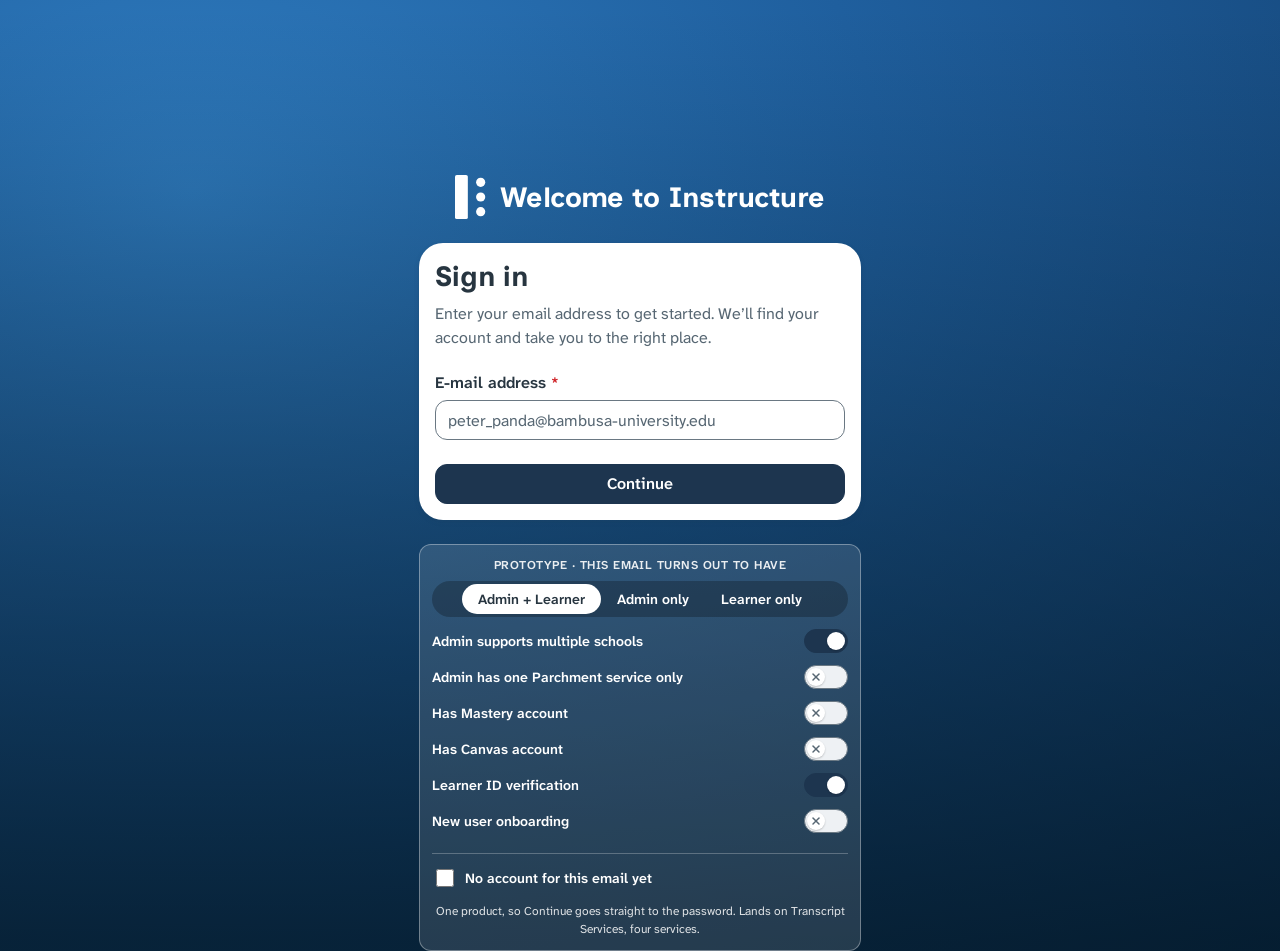
==== commit c2970d09: "Make the sign-in toggle switch ID verification on and off "Learner ID needs reverification" varied w" ====
--- a/prototype.html
+++ b/prototype.html
@@ -34,7 +34,7 @@
  *
  * This source code is licensed under the MIT license found in the
  * LICENSE file in the root directory of this source tree.
- */(function(e){function t(N,R){var I=N.length;N.push(R);e:for(;0<I;){var Z=I-1>>>1,ne=N[Z];if(0<s(ne,R))N[Z]=R,N[I]=ne,I=Z;else break e}}function n(N){return N.length===0?null:N[0]}function r(N){if(N.length===0)return null;var R=N[0],I=N.pop();if(I!==R){N[0]=I;e:for(var Z=0,ne=N.length,zr=ne>>>1;Z<zr;){var It=2*(Z+1)-1,as=N[It],At=It+1,Lr=N[At];if(0>s(as,I))At<ne&&0>s(Lr,as)?(N[Z]=Lr,N[At]=I,Z=At):(N[Z]=as,N[It]=I,Z=It);else if(At<ne&&0>s(Lr,I))N[Z]=Lr,N[At]=I,Z=At;else break e}}return R}function s(N,R){var I=N.sortIndex-R.sortIndex;return I!==0?I:N.id-R.id}if(typeof performance=="object"&&typeof performance.now=="function"){var i=performance;e.unstable_now=function(){return i.now()}}else{var a=Date,o=a.now();e.unstable_now=function(){return a.now()-o}}var c=[],f=[],v=1,m=null,p=3,x=!1,y=!1,j=!1,z=typeof setTimeout=="function"?setTimeout:null,d=typeof clearTimeout=="function"?clearTimeout:null,u=typeof setImmediate<"u"?setImmediate:null;typeof navigator<"u"&&navigator.scheduling!==void 0&&navigator.scheduling.isInputPending!==void 0&&navigator.scheduling.isInputPending.bind(navigator.scheduling);function h(N){for(var R=n(f);R!==null;){if(R.callback===null)r(f);else if(R.startTime<=N)r(f),R.sortIndex=R.expirationTime,t(c,R);else break;R=n(f)}}function _(N){if(j=!1,h(N),!y)if(n(c)!==null)y=!0,Qe(k);else{var R=n(f);R!==null&&Pe(_,R.startTime-N)}}function k(N,R){y=!1,j&&(j=!1,d(E),E=-1),x=!0;var I=p;try{for(h(R),m=n(c);m!==null&&(!(m.expirationTime>R)||N&&!W());){var Z=m.callback;if(typeof Z=="function"){m.callback=null,p=m.priorityLevel;var ne=Z(m.expirationTime<=R);R=e.unstable_now(),typeof ne=="function"?m.callback=ne:m===n(c)&&r(c),h(R)}else r(c);m=n(c)}if(m!==null)var zr=!0;else{var It=n(f);It!==null&&Pe(_,It.startTime-R),zr=!1}return zr}finally{m=null,p=I,x=!1}}var g=!1,w=null,E=-1,L=5,M=-1;function W(){return!(e.unstable_now()-M<L)}function he(){if(w!==null){var N=e.unstable_now();M=N;var R=!0;try{R=w(!0,N)}finally{R?se():(g=!1,w=null)}}else g=!1}var se;if(typeof u=="function")se=function(){u(he)};else if(typeof MessageChannel<"u"){var H=new MessageChannel,ht=H.port2;H.port1.onmessage=he,se=function(){ht.postMessage(null)}}else se=function(){z(he,0)};function Qe(N){w=N,g||(g=!0,se())}function Pe(N,R){E=z(function(){N(e.unstable_now())},R)}e.unstable_IdlePriority=5,e.unstable_ImmediatePriority=1,e.unstable_LowPriority=4,e.unstable_NormalPriority=3,e.unstable_Profiling=null,e.unstable_UserBlockingPriority=2,e.unstable_cancelCallback=function(N){N.callback=null},e.unstable_continueExecution=function(){y||x||(y=!0,Qe(k))},e.unstable_forceFrameRate=function(N){0>N||125<N?console.error("forceFrameRate takes a positive int between 0 and 125, forcing frame rates higher than 125 fps is not supported"):L=0<N?Math.floor(1e3/N):5},e.unstable_getCurrentPriorityLevel=function(){return p},e.unstable_getFirstCallbackNode=function(){return n(c)},e.unstable_next=function(N){switch(p){case 1:case 2:case 3:var R=3;break;default:R=p}var I=p;p=R;try{return N()}finally{p=I}},e.unstable_pauseExecution=function(){},e.unstable_requestPaint=function(){},e.unstable_runWithPriority=function(N,R){switch(N){case 1:case 2:case 3:case 4:case 5:break;default:N=3}var I=p;p=N;try{return R()}finally{p=I}},e.unstable_scheduleCallback=function(N,R,I){var Z=e.unstable_now();switch(typeof I=="object"&&I!==null?(I=I.delay,I=typeof I=="number"&&0<I?Z+I:Z):I=Z,N){case 1:var ne=-1;break;case 2:ne=250;break;case 5:ne=1073741823;break;case 4:ne=1e4;break;default:ne=5e3}return ne=I+ne,N={id:v++,callback:R,priorityLevel:N,startTime:I,expirationTime:ne,sortIndex:-1},I>Z?(N.sortIndex=I,t(f,N),n(c)===null&&N===n(f)&&(j?(d(E),E=-1):j=!0,Pe(_,I-Z))):(N.sortIndex=ne,t(c,N),y||x||(y=!0,Qe(k))),N},e.unstable_shouldYield=W,e.unstable_wrapCallback=function(N){var R=p;return function(){var I=p;p=R;try{return N.apply(this,arguments)}finally{p=I}}}})(mc);pc.exports=mc;var df=pc.exports;/**
+ */(function(e){function t(N,R){var I=N.length;N.push(R);e:for(;0<I;){var Z=I-1>>>1,ne=N[Z];if(0<s(ne,R))N[Z]=R,N[I]=ne,I=Z;else break e}}function n(N){return N.length===0?null:N[0]}function r(N){if(N.length===0)return null;var R=N[0],I=N.pop();if(I!==R){N[0]=I;e:for(var Z=0,ne=N.length,zr=ne>>>1;Z<zr;){var It=2*(Z+1)-1,as=N[It],At=It+1,Lr=N[At];if(0>s(as,I))At<ne&&0>s(Lr,as)?(N[Z]=Lr,N[At]=I,Z=At):(N[Z]=as,N[It]=I,Z=It);else if(At<ne&&0>s(Lr,I))N[Z]=Lr,N[At]=I,Z=At;else break e}}return R}function s(N,R){var I=N.sortIndex-R.sortIndex;return I!==0?I:N.id-R.id}if(typeof performance=="object"&&typeof performance.now=="function"){var i=performance;e.unstable_now=function(){return i.now()}}else{var a=Date,o=a.now();e.unstable_now=function(){return a.now()-o}}var c=[],f=[],v=1,m=null,p=3,x=!1,y=!1,j=!1,z=typeof setTimeout=="function"?setTimeout:null,d=typeof clearTimeout=="function"?clearTimeout:null,u=typeof setImmediate<"u"?setImmediate:null;typeof navigator<"u"&&navigator.scheduling!==void 0&&navigator.scheduling.isInputPending!==void 0&&navigator.scheduling.isInputPending.bind(navigator.scheduling);function h(N){for(var R=n(f);R!==null;){if(R.callback===null)r(f);else if(R.startTime<=N)r(f),R.sortIndex=R.expirationTime,t(c,R);else break;R=n(f)}}function _(N){if(j=!1,h(N),!y)if(n(c)!==null)y=!0,Qe(k);else{var R=n(f);R!==null&&Pe(_,R.startTime-N)}}function k(N,R){y=!1,j&&(j=!1,d(C),C=-1),x=!0;var I=p;try{for(h(R),m=n(c);m!==null&&(!(m.expirationTime>R)||N&&!W());){var Z=m.callback;if(typeof Z=="function"){m.callback=null,p=m.priorityLevel;var ne=Z(m.expirationTime<=R);R=e.unstable_now(),typeof ne=="function"?m.callback=ne:m===n(c)&&r(c),h(R)}else r(c);m=n(c)}if(m!==null)var zr=!0;else{var It=n(f);It!==null&&Pe(_,It.startTime-R),zr=!1}return zr}finally{m=null,p=I,x=!1}}var g=!1,w=null,C=-1,L=5,M=-1;function W(){return!(e.unstable_now()-M<L)}function he(){if(w!==null){var N=e.unstable_now();M=N;var R=!0;try{R=w(!0,N)}finally{R?se():(g=!1,w=null)}}else g=!1}var se;if(typeof u=="function")se=function(){u(he)};else if(typeof MessageChannel<"u"){var H=new MessageChannel,ht=H.port2;H.port1.onmessage=he,se=function(){ht.postMessage(null)}}else se=function(){z(he,0)};function Qe(N){w=N,g||(g=!0,se())}function Pe(N,R){C=z(function(){N(e.unstable_now())},R)}e.unstable_IdlePriority=5,e.unstable_ImmediatePriority=1,e.unstable_LowPriority=4,e.unstable_NormalPriority=3,e.unstable_Profiling=null,e.unstable_UserBlockingPriority=2,e.unstable_cancelCallback=function(N){N.callback=null},e.unstable_continueExecution=function(){y||x||(y=!0,Qe(k))},e.unstable_forceFrameRate=function(N){0>N||125<N?console.error("forceFrameRate takes a positive int between 0 and 125, forcing frame rates higher than 125 fps is not supported"):L=0<N?Math.floor(1e3/N):5},e.unstable_getCurrentPriorityLevel=function(){return p},e.unstable_getFirstCallbackNode=function(){return n(c)},e.unstable_next=function(N){switch(p){case 1:case 2:case 3:var R=3;break;default:R=p}var I=p;p=R;try{return N()}finally{p=I}},e.unstable_pauseExecution=function(){},e.unstable_requestPaint=function(){},e.unstable_runWithPriority=function(N,R){switch(N){case 1:case 2:case 3:case 4:case 5:break;default:N=3}var I=p;p=N;try{return R()}finally{p=I}},e.unstable_scheduleCallback=function(N,R,I){var Z=e.unstable_now();switch(typeof I=="object"&&I!==null?(I=I.delay,I=typeof I=="number"&&0<I?Z+I:Z):I=Z,N){case 1:var ne=-1;break;case 2:ne=250;break;case 5:ne=1073741823;break;case 4:ne=1e4;break;default:ne=5e3}return ne=I+ne,N={id:v++,callback:R,priorityLevel:N,startTime:I,expirationTime:ne,sortIndex:-1},I>Z?(N.sortIndex=I,t(f,N),n(c)===null&&N===n(f)&&(j?(d(C),C=-1):j=!0,Pe(_,I-Z))):(N.sortIndex=ne,t(c,N),y||x||(y=!0,Qe(k))),N},e.unstable_shouldYield=W,e.unstable_wrapCallback=function(N){var R=p;return function(){var I=p;p=R;try{return N.apply(this,arguments)}finally{p=I}}}})(mc);pc.exports=mc;var df=pc.exports;/**
  * @license React
  * react-dom.production.min.js
  *
@@ -42,14 +42,14 @@
  *
  * This source code is licensed under the MIT license found in the
  * LICENSE file in the root directory of this source tree.
- */var ff=S,Ce=df;function C(e){for(var t="https://reactjs.org/docs/error-decoder.html?invariant="+e,n=1;n<arguments.length;n++)t+="&args[]="+encodeURIComponent(arguments[n]);return"Minified React error #"+e+"; visit "+t+" for the full message or use the non-minified dev environment for full errors and additional helpful warnings."}var vc=new Set,sr={};function Jt(e,t){Nn(e,t),Nn(e+"Capture",t)}function Nn(e,t){for(sr[e]=t,e=0;e<t.length;e++)vc.add(t[e])}var it=!(typeof window>"u"||typeof window.document>"u"||typeof window.document.createElement>"u"),Hs=Object.prototype.hasOwnProperty,hf=/^[:A-Z_a-z\u00C0-\u00D6\u00D8-\u00F6\u00F8-\u02FF\u0370-\u037D\u037F-\u1FFF\u200C-\u200D\u2070-\u218F\u2C00-\u2FEF\u3001-\uD7FF\uF900-\uFDCF\uFDF0-\uFFFD][:A-Z_a-z\u00C0-\u00D6\u00D8-\u00F6\u00F8-\u02FF\u0370-\u037D\u037F-\u1FFF\u200C-\u200D\u2070-\u218F\u2C00-\u2FEF\u3001-\uD7FF\uF900-\uFDCF\uFDF0-\uFFFD\-.0-9\u00B7\u0300-\u036F\u203F-\u2040]*$/,Ba={},Ha={};function pf(e){return Hs.call(Ha,e)?!0:Hs.call(Ba,e)?!1:hf.test(e)?Ha[e]=!0:(Ba[e]=!0,!1)}function mf(e,t,n,r){if(n!==null&&n.type===0)return!1;switch(typeof t){case"function":case"symbol":return!0;case"boolean":return r?!1:n!==null?!n.acceptsBooleans:(e=e.toLowerCase().slice(0,5),e!=="data-"&&e!=="aria-");default:return!1}}function vf(e,t,n,r){if(t===null||typeof t>"u"||mf(e,t,n,r))return!0;if(r)return!1;if(n!==null)switch(n.type){case 3:return!t;case 4:return t===!1;case 5:return isNaN(t);case 6:return isNaN(t)||1>t}return!1}function ye(e,t,n,r,s,i,a){this.acceptsBooleans=t===2||t===3||t===4,this.attributeName=r,this.attributeNamespace=s,this.mustUseProperty=n,this.propertyName=e,this.type=t,this.sanitizeURL=i,this.removeEmptyString=a}var oe={};"children dangerouslySetInnerHTML defaultValue defaultChecked innerHTML suppressContentEditableWarning suppressHydrationWarning style".split(" ").forEach(function(e){oe[e]=new ye(e,0,!1,e,null,!1,!1)});[["acceptCharset","accept-charset"],["className","class"],["htmlFor","for"],["httpEquiv","http-equiv"]].forEach(function(e){var t=e[0];oe[t]=new ye(t,1,!1,e[1],null,!1,!1)});["contentEditable","draggable","spellCheck","value"].forEach(function(e){oe[e]=new ye(e,2,!1,e.toLowerCase(),null,!1,!1)});["autoReverse","externalResourcesRequired","focusable","preserveAlpha"].forEach(function(e){oe[e]=new ye(e,2,!1,e,null,!1,!1)});"allowFullScreen async autoFocus autoPlay controls default defer disabled disablePictureInPicture disableRemotePlayback formNoValidate hidden loop noModule noValidate open playsInline readOnly required reversed scoped seamless itemScope".split(" ").forEach(function(e){oe[e]=new ye(e,3,!1,e.toLowerCase(),null,!1,!1)});["checked","multiple","muted","selected"].forEach(function(e){oe[e]=new ye(e,3,!0,e,null,!1,!1)});["capture","download"].forEach(function(e){oe[e]=new ye(e,4,!1,e,null,!1,!1)});["cols","rows","size","span"].forEach(function(e){oe[e]=new ye(e,6,!1,e,null,!1,!1)});["rowSpan","start"].forEach(function(e){oe[e]=new ye(e,5,!1,e.toLowerCase(),null,!1,!1)});var Wi=/[\-:]([a-z])/g;function Bi(e){return e[1].toUpperCase()}"accent-height alignment-baseline arabic-form baseline-shift cap-height clip-path clip-rule color-interpolation color-interpolation-filters color-profile color-rendering dominant-baseline enable-background fill-opacity fill-rule flood-color flood-opacity font-family font-size font-size-adjust font-stretch font-style font-variant font-weight glyph-name glyph-orientation-horizontal glyph-orientation-vertical horiz-adv-x horiz-origin-x image-rendering letter-spacing lighting-color marker-end marker-mid marker-start overline-position overline-thickness paint-order panose-1 pointer-events rendering-intent shape-rendering stop-color stop-opacity strikethrough-position strikethrough-thickness stroke-dasharray stroke-dashoffset stroke-linecap stroke-linejoin stroke-miterlimit stroke-opacity stroke-width text-anchor text-decoration text-rendering underline-position underline-thickness unicode-bidi unicode-range units-per-em v-alphabetic v-hanging v-ideographic v-mathematical vector-effect vert-adv-y vert-origin-x vert-origin-y word-spacing writing-mode xmlns:xlink x-height".split(" ").forEach(function(e){var t=e.replace(Wi,Bi);oe[t]=new ye(t,1,!1,e,null,!1,!1)});"xlink:actuate xlink:arcrole xlink:role xlink:show xlink:title xlink:type".split(" ").forEach(function(e){var t=e.replace(Wi,Bi);oe[t]=new ye(t,1,!1,e,"http://www.w3.org/1999/xlink",!1,!1)});["xml:base","xml:lang","xml:space"].forEach(function(e){var t=e.replace(Wi,Bi);oe[t]=new ye(t,1,!1,e,"http://www.w3.org/XML/1998/namespace",!1,!1)});["tabIndex","crossOrigin"].forEach(function(e){oe[e]=new ye(e,1,!1,e.toLowerCase(),null,!1,!1)});oe.xlinkHref=new ye("xlinkHref",1,!1,"xlink:href","http://www.w3.org/1999/xlink",!0,!1);["src","href","action","formAction"].forEach(function(e){oe[e]=new ye(e,1,!1,e.toLowerCase(),null,!0,!0)});function Hi(e,t,n,r){var s=oe.hasOwnProperty(t)?oe[t]:null;(s!==null?s.type!==0:r||!(2<t.length)||t[0]!=="o"&&t[0]!=="O"||t[1]!=="n"&&t[1]!=="N")&&(vf(t,n,s,r)&&(n=null),r||s===null?pf(t)&&(n===null?e.removeAttribute(t):e.setAttribute(t,""+n)):s.mustUseProperty?e[s.propertyName]=n===null?s.type===3?!1:"":n:(t=s.attributeName,r=s.attributeNamespace,n===null?e.removeAttribute(t):(s=s.type,n=s===3||s===4&&n===!0?"":""+n,r?e.setAttributeNS(r,t,n):e.setAttribute(t,n))))}var dt=ff.__SECRET_INTERNALS_DO_NOT_USE_OR_YOU_WILL_BE_FIRED,Tr=Symbol.for("react.element"),ln=Symbol.for("react.portal"),sn=Symbol.for("react.fragment"),Ui=Symbol.for("react.strict_mode"),Us=Symbol.for("react.profiler"),yc=Symbol.for("react.provider"),gc=Symbol.for("react.context"),Vi=Symbol.for("react.forward_ref"),Vs=Symbol.for("react.suspense"),$s=Symbol.for("react.suspense_list"),$i=Symbol.for("react.memo"),mt=Symbol.for("react.lazy"),xc=Symbol.for("react.offscreen"),Ua=Symbol.iterator;function On(e){return e===null||typeof e!="object"?null:(e=Ua&&e[Ua]||e["@@iterator"],typeof e=="function"?e:null)}var G=Object.assign,cs;function Qn(e){if(cs===void 0)try{throw Error()}catch(n){var t=n.stack.trim().match(/\n( *(at )?)/);cs=t&&t[1]||""}return`
+ */var ff=S,Ce=df;function E(e){for(var t="https://reactjs.org/docs/error-decoder.html?invariant="+e,n=1;n<arguments.length;n++)t+="&args[]="+encodeURIComponent(arguments[n]);return"Minified React error #"+e+"; visit "+t+" for the full message or use the non-minified dev environment for full errors and additional helpful warnings."}var vc=new Set,sr={};function Jt(e,t){Nn(e,t),Nn(e+"Capture",t)}function Nn(e,t){for(sr[e]=t,e=0;e<t.length;e++)vc.add(t[e])}var it=!(typeof window>"u"||typeof window.document>"u"||typeof window.document.createElement>"u"),Hs=Object.prototype.hasOwnProperty,hf=/^[:A-Z_a-z\u00C0-\u00D6\u00D8-\u00F6\u00F8-\u02FF\u0370-\u037D\u037F-\u1FFF\u200C-\u200D\u2070-\u218F\u2C00-\u2FEF\u3001-\uD7FF\uF900-\uFDCF\uFDF0-\uFFFD][:A-Z_a-z\u00C0-\u00D6\u00D8-\u00F6\u00F8-\u02FF\u0370-\u037D\u037F-\u1FFF\u200C-\u200D\u2070-\u218F\u2C00-\u2FEF\u3001-\uD7FF\uF900-\uFDCF\uFDF0-\uFFFD\-.0-9\u00B7\u0300-\u036F\u203F-\u2040]*$/,Ba={},Ha={};function pf(e){return Hs.call(Ha,e)?!0:Hs.call(Ba,e)?!1:hf.test(e)?Ha[e]=!0:(Ba[e]=!0,!1)}function mf(e,t,n,r){if(n!==null&&n.type===0)return!1;switch(typeof t){case"function":case"symbol":return!0;case"boolean":return r?!1:n!==null?!n.acceptsBooleans:(e=e.toLowerCase().slice(0,5),e!=="data-"&&e!=="aria-");default:return!1}}function vf(e,t,n,r){if(t===null||typeof t>"u"||mf(e,t,n,r))return!0;if(r)return!1;if(n!==null)switch(n.type){case 3:return!t;case 4:return t===!1;case 5:return isNaN(t);case 6:return isNaN(t)||1>t}return!1}function ye(e,t,n,r,s,i,a){this.acceptsBooleans=t===2||t===3||t===4,this.attributeName=r,this.attributeNamespace=s,this.mustUseProperty=n,this.propertyName=e,this.type=t,this.sanitizeURL=i,this.removeEmptyString=a}var oe={};"children dangerouslySetInnerHTML defaultValue defaultChecked innerHTML suppressContentEditableWarning suppressHydrationWarning style".split(" ").forEach(function(e){oe[e]=new ye(e,0,!1,e,null,!1,!1)});[["acceptCharset","accept-charset"],["className","class"],["htmlFor","for"],["httpEquiv","http-equiv"]].forEach(function(e){var t=e[0];oe[t]=new ye(t,1,!1,e[1],null,!1,!1)});["contentEditable","draggable","spellCheck","value"].forEach(function(e){oe[e]=new ye(e,2,!1,e.toLowerCase(),null,!1,!1)});["autoReverse","externalResourcesRequired","focusable","preserveAlpha"].forEach(function(e){oe[e]=new ye(e,2,!1,e,null,!1,!1)});"allowFullScreen async autoFocus autoPlay controls default defer disabled disablePictureInPicture disableRemotePlayback formNoValidate hidden loop noModule noValidate open playsInline readOnly required reversed scoped seamless itemScope".split(" ").forEach(function(e){oe[e]=new ye(e,3,!1,e.toLowerCase(),null,!1,!1)});["checked","multiple","muted","selected"].forEach(function(e){oe[e]=new ye(e,3,!0,e,null,!1,!1)});["capture","download"].forEach(function(e){oe[e]=new ye(e,4,!1,e,null,!1,!1)});["cols","rows","size","span"].forEach(function(e){oe[e]=new ye(e,6,!1,e,null,!1,!1)});["rowSpan","start"].forEach(function(e){oe[e]=new ye(e,5,!1,e.toLowerCase(),null,!1,!1)});var Wi=/[\-:]([a-z])/g;function Bi(e){return e[1].toUpperCase()}"accent-height alignment-baseline arabic-form baseline-shift cap-height clip-path clip-rule color-interpolation color-interpolation-filters color-profile color-rendering dominant-baseline enable-background fill-opacity fill-rule flood-color flood-opacity font-family font-size font-size-adjust font-stretch font-style font-variant font-weight glyph-name glyph-orientation-horizontal glyph-orientation-vertical horiz-adv-x horiz-origin-x image-rendering letter-spacing lighting-color marker-end marker-mid marker-start overline-position overline-thickness paint-order panose-1 pointer-events rendering-intent shape-rendering stop-color stop-opacity strikethrough-position strikethrough-thickness stroke-dasharray stroke-dashoffset stroke-linecap stroke-linejoin stroke-miterlimit stroke-opacity stroke-width text-anchor text-decoration text-rendering underline-position underline-thickness unicode-bidi unicode-range units-per-em v-alphabetic v-hanging v-ideographic v-mathematical vector-effect vert-adv-y vert-origin-x vert-origin-y word-spacing writing-mode xmlns:xlink x-height".split(" ").forEach(function(e){var t=e.replace(Wi,Bi);oe[t]=new ye(t,1,!1,e,null,!1,!1)});"xlink:actuate xlink:arcrole xlink:role xlink:show xlink:title xlink:type".split(" ").forEach(function(e){var t=e.replace(Wi,Bi);oe[t]=new ye(t,1,!1,e,"http://www.w3.org/1999/xlink",!1,!1)});["xml:base","xml:lang","xml:space"].forEach(function(e){var t=e.replace(Wi,Bi);oe[t]=new ye(t,1,!1,e,"http://www.w3.org/XML/1998/namespace",!1,!1)});["tabIndex","crossOrigin"].forEach(function(e){oe[e]=new ye(e,1,!1,e.toLowerCase(),null,!1,!1)});oe.xlinkHref=new ye("xlinkHref",1,!1,"xlink:href","http://www.w3.org/1999/xlink",!0,!1);["src","href","action","formAction"].forEach(function(e){oe[e]=new ye(e,1,!1,e.toLowerCase(),null,!0,!0)});function Hi(e,t,n,r){var s=oe.hasOwnProperty(t)?oe[t]:null;(s!==null?s.type!==0:r||!(2<t.length)||t[0]!=="o"&&t[0]!=="O"||t[1]!=="n"&&t[1]!=="N")&&(vf(t,n,s,r)&&(n=null),r||s===null?pf(t)&&(n===null?e.removeAttribute(t):e.setAttribute(t,""+n)):s.mustUseProperty?e[s.propertyName]=n===null?s.type===3?!1:"":n:(t=s.attributeName,r=s.attributeNamespace,n===null?e.removeAttribute(t):(s=s.type,n=s===3||s===4&&n===!0?"":""+n,r?e.setAttributeNS(r,t,n):e.setAttribute(t,n))))}var dt=ff.__SECRET_INTERNALS_DO_NOT_USE_OR_YOU_WILL_BE_FIRED,Tr=Symbol.for("react.element"),ln=Symbol.for("react.portal"),sn=Symbol.for("react.fragment"),Ui=Symbol.for("react.strict_mode"),Us=Symbol.for("react.profiler"),yc=Symbol.for("react.provider"),gc=Symbol.for("react.context"),Vi=Symbol.for("react.forward_ref"),Vs=Symbol.for("react.suspense"),$s=Symbol.for("react.suspense_list"),$i=Symbol.for("react.memo"),mt=Symbol.for("react.lazy"),xc=Symbol.for("react.offscreen"),Ua=Symbol.iterator;function On(e){return e===null||typeof e!="object"?null:(e=Ua&&e[Ua]||e["@@iterator"],typeof e=="function"?e:null)}var G=Object.assign,cs;function Qn(e){if(cs===void 0)try{throw Error()}catch(n){var t=n.stack.trim().match(/\n( *(at )?)/);cs=t&&t[1]||""}return`
 `+cs+e}var us=!1;function ds(e,t){if(!e||us)return"";us=!0;var n=Error.prepareStackTrace;Error.prepareStackTrace=void 0;try{if(t)if(t=function(){throw Error()},Object.defineProperty(t.prototype,"props",{set:function(){throw Error()}}),typeof Reflect=="object"&&Reflect.construct){try{Reflect.construct(t,[])}catch(f){var r=f}Reflect.construct(e,[],t)}else{try{t.call()}catch(f){r=f}e.call(t.prototype)}else{try{throw Error()}catch(f){r=f}e()}}catch(f){if(f&&r&&typeof f.stack=="string"){for(var s=f.stack.split(`
 `),i=r.stack.split(`
 `),a=s.length-1,o=i.length-1;1<=a&&0<=o&&s[a]!==i[o];)o--;for(;1<=a&&0<=o;a--,o--)if(s[a]!==i[o]){if(a!==1||o!==1)do if(a--,o--,0>o||s[a]!==i[o]){var c=`
-`+s[a].replace(" at new "," at ");return e.displayName&&c.includes("<anonymous>")&&(c=c.replace("<anonymous>",e.displayName)),c}while(1<=a&&0<=o);break}}}finally{us=!1,Error.prepareStackTrace=n}return(e=e?e.displayName||e.name:"")?Qn(e):""}function yf(e){switch(e.tag){case 5:return Qn(e.type);case 16:return Qn("Lazy");case 13:return Qn("Suspense");case 19:return Qn("SuspenseList");case 0:case 2:case 15:return e=ds(e.type,!1),e;case 11:return e=ds(e.type.render,!1),e;case 1:return e=ds(e.type,!0),e;default:return""}}function Qs(e){if(e==null)return null;if(typeof e=="function")return e.displayName||e.name||null;if(typeof e=="string")return e;switch(e){case sn:return"Fragment";case ln:return"Portal";case Us:return"Profiler";case Ui:return"StrictMode";case Vs:return"Suspense";case $s:return"SuspenseList"}if(typeof e=="object")switch(e.$$typeof){case gc:return(e.displayName||"Context")+".Consumer";case yc:return(e._context.displayName||"Context")+".Provider";case Vi:var t=e.render;return e=e.displayName,e||(e=t.displayName||t.name||"",e=e!==""?"ForwardRef("+e+")":"ForwardRef"),e;case $i:return t=e.displayName||null,t!==null?t:Qs(e.type)||"Memo";case mt:t=e._payload,e=e._init;try{return Qs(e(t))}catch{}}return null}function gf(e){var t=e.type;switch(e.tag){case 24:return"Cache";case 9:return(t.displayName||"Context")+".Consumer";case 10:return(t._context.displayName||"Context")+".Provider";case 18:return"DehydratedFragment";case 11:return e=t.render,e=e.displayName||e.name||"",t.displayName||(e!==""?"ForwardRef("+e+")":"ForwardRef");case 7:return"Fragment";case 5:return t;case 4:return"Portal";case 3:return"Root";case 6:return"Text";case 16:return Qs(t);case 8:return t===Ui?"StrictMode":"Mode";case 22:return"Offscreen";case 12:return"Profiler";case 21:return"Scope";case 13:return"Suspense";case 19:return"SuspenseList";case 25:return"TracingMarker";case 1:case 0:case 17:case 2:case 14:case 15:if(typeof t=="function")return t.displayName||t.name||null;if(typeof t=="string")return t}return null}function bt(e){switch(typeof e){case"boolean":case"number":case"string":case"undefined":return e;case"object":return e;default:return""}}function _c(e){var t=e.type;return(e=e.nodeName)&&e.toLowerCase()==="input"&&(t==="checkbox"||t==="radio")}function xf(e){var t=_c(e)?"checked":"value",n=Object.getOwnPropertyDescriptor(e.constructor.prototype,t),r=""+e[t];if(!e.hasOwnProperty(t)&&typeof n<"u"&&typeof n.get=="function"&&typeof n.set=="function"){var s=n.get,i=n.set;return Object.defineProperty(e,t,{configurable:!0,get:function(){return s.call(this)},set:function(a){r=""+a,i.call(this,a)}}),Object.defineProperty(e,t,{enumerable:n.enumerable}),{getValue:function(){return r},setValue:function(a){r=""+a},stopTracking:function(){e._valueTracker=null,delete e[t]}}}}function Ir(e){e._valueTracker||(e._valueTracker=xf(e))}function kc(e){if(!e)return!1;var t=e._valueTracker;if(!t)return!0;var n=t.getValue(),r="";return e&&(r=_c(e)?e.checked?"true":"false":e.value),e=r,e!==n?(t.setValue(e),!0):!1}function fl(e){if(e=e||(typeof document<"u"?document:void 0),typeof e>"u")return null;try{return e.activeElement||e.body}catch{return e.body}}function Ks(e,t){var n=t.checked;return G({},t,{defaultChecked:void 0,defaultValue:void 0,value:void 0,checked:n??e._wrapperState.initialChecked})}function Va(e,t){var n=t.defaultValue==null?"":t.defaultValue,r=t.checked!=null?t.checked:t.defaultChecked;n=bt(t.value!=null?t.value:n),e._wrapperState={initialChecked:r,initialValue:n,controlled:t.type==="checkbox"||t.type==="radio"?t.checked!=null:t.value!=null}}function jc(e,t){t=t.checked,t!=null&&Hi(e,"checked",t,!1)}function Ys(e,t){jc(e,t);var n=bt(t.value),r=t.type;if(n!=null)r==="number"?(n===0&&e.value===""||e.value!=n)&&(e.value=""+n):e.value!==""+n&&(e.value=""+n);else if(r==="submit"||r==="reset"){e.removeAttribute("value");return}t.hasOwnProperty("value")?Gs(e,t.type,n):t.hasOwnProperty("defaultValue")&&Gs(e,t.type,bt(t.defaultValue)),t.checked==null&&t.defaultChecked!=null&&(e.defaultChecked=!!t.defaultChecked)}function $a(e,t,n){if(t.hasOwnProperty("value")||t.hasOwnProperty("defaultValue")){var r=t.type;if(!(r!=="submit"&&r!=="reset"||t.value!==void 0&&t.value!==null))return;t=""+e._wrapperState.initialValue,n||t===e.value||(e.value=t),e.defaultValue=t}n=e.name,n!==""&&(e.name=""),e.defaultChecked=!!e._wrapperState.initialChecked,n!==""&&(e.name=n)}function Gs(e,t,n){(t!=="number"||fl(e.ownerDocument)!==e)&&(n==null?e.defaultValue=""+e._wrapperState.initialValue:e.defaultValue!==""+n&&(e.defaultValue=""+n))}var Kn=Array.isArray;function yn(e,t,n,r){if(e=e.options,t){t={};for(var s=0;s<n.length;s++)t["$"+n[s]]=!0;for(n=0;n<e.length;n++)s=t.hasOwnProperty("$"+e[n].value),e[n].selected!==s&&(e[n].selected=s),s&&r&&(e[n].defaultSelected=!0)}else{for(n=""+bt(n),t=null,s=0;s<e.length;s++){if(e[s].value===n){e[s].selected=!0,r&&(e[s].defaultSelected=!0);return}t!==null||e[s].disabled||(t=e[s])}t!==null&&(t.selected=!0)}}function qs(e,t){if(t.dangerouslySetInnerHTML!=null)throw Error(C(91));return G({},t,{value:void 0,defaultValue:void 0,children:""+e._wrapperState.initialValue})}function Qa(e,t){var n=t.value;if(n==null){if(n=t.children,t=t.defaultValue,n!=null){if(t!=null)throw Error(C(92));if(Kn(n)){if(1<n.length)throw Error(C(93));n=n[0]}t=n}t==null&&(t=""),n=t}e._wrapperState={initialValue:bt(n)}}function wc(e,t){var n=bt(t.value),r=bt(t.defaultValue);n!=null&&(n=""+n,n!==e.value&&(e.value=n),t.defaultValue==null&&e.defaultValue!==n&&(e.defaultValue=n)),r!=null&&(e.defaultValue=""+r)}function Ka(e){var t=e.textContent;t===e._wrapperState.initialValue&&t!==""&&t!==null&&(e.value=t)}function Nc(e){switch(e){case"svg":return"http://www.w3.org/2000/svg";case"math":return"http://www.w3.org/1998/Math/MathML";default:return"http://www.w3.org/1999/xhtml"}}function Zs(e,t){return e==null||e==="http://www.w3.org/1999/xhtml"?Nc(t):e==="http://www.w3.org/2000/svg"&&t==="foreignObject"?"http://www.w3.org/1999/xhtml":e}var Ar,Sc=function(e){return typeof MSApp<"u"&&MSApp.execUnsafeLocalFunction?function(t,n,r,s){MSApp.execUnsafeLocalFunction(function(){return e(t,n,r,s)})}:e}(function(e,t){if(e.namespaceURI!=="http://www.w3.org/2000/svg"||"innerHTML"in e)e.innerHTML=t;else{for(Ar=Ar||document.createElement("div"),Ar.innerHTML="<svg>"+t.valueOf().toString()+"</svg>",t=Ar.firstChild;e.firstChild;)e.removeChild(e.firstChild);for(;t.firstChild;)e.appendChild(t.firstChild)}});function ir(e,t){if(t){var n=e.firstChild;if(n&&n===e.lastChild&&n.nodeType===3){n.nodeValue=t;return}}e.textContent=t}var qn={animationIterationCount:!0,aspectRatio:!0,borderImageOutset:!0,borderImageSlice:!0,borderImageWidth:!0,boxFlex:!0,boxFlexGroup:!0,boxOrdinalGroup:!0,columnCount:!0,columns:!0,flex:!0,flexGrow:!0,flexPositive:!0,flexShrink:!0,flexNegative:!0,flexOrder:!0,gridArea:!0,gridRow:!0,gridRowEnd:!0,gridRowSpan:!0,gridRowStart:!0,gridColumn:!0,gridColumnEnd:!0,gridColumnSpan:!0,gridColumnStart:!0,fontWeight:!0,lineClamp:!0,lineHeight:!0,opacity:!0,order:!0,orphans:!0,tabSize:!0,widows:!0,zIndex:!0,zoom:!0,fillOpacity:!0,floodOpacity:!0,stopOpacity:!0,strokeDasharray:!0,strokeDashoffset:!0,strokeMiterlimit:!0,strokeOpacity:!0,strokeWidth:!0},_f=["Webkit","ms","Moz","O"];Object.keys(qn).forEach(function(e){_f.forEach(function(t){t=t+e.charAt(0).toUpperCase()+e.substring(1),qn[t]=qn[e]})});function Cc(e,t,n){return t==null||typeof t=="boolean"||t===""?"":n||typeof t!="number"||t===0||qn.hasOwnProperty(e)&&qn[e]?(""+t).trim():t+"px"}function Ec(e,t){e=e.style;for(var n in t)if(t.hasOwnProperty(n)){var r=n.indexOf("--")===0,s=Cc(n,t[n],r);n==="float"&&(n="cssFloat"),r?e.setProperty(n,s):e[n]=s}}var kf=G({menuitem:!0},{area:!0,base:!0,br:!0,col:!0,embed:!0,hr:!0,img:!0,input:!0,keygen:!0,link:!0,meta:!0,param:!0,source:!0,track:!0,wbr:!0});function Xs(e,t){if(t){if(kf[e]&&(t.children!=null||t.dangerouslySetInnerHTML!=null))throw Error(C(137,e));if(t.dangerouslySetInnerHTML!=null){if(t.children!=null)throw Error(C(60));if(typeof t.dangerouslySetInnerHTML!="object"||!("__html"in t.dangerouslySetInnerHTML))throw Error(C(61))}if(t.style!=null&&typeof t.style!="object")throw Error(C(62))}}function Js(e,t){if(e.indexOf("-")===-1)return typeof t.is=="string";switch(e){case"annotation-xml":case"color-profile":case"font-face":case"font-face-src":case"font-face-uri":case"font-face-format":case"font-face-name":case"missing-glyph":return!1;default:return!0}}var ei=null;function Qi(e){return e=e.target||e.srcElement||window,e.correspondingUseElement&&(e=e.correspondingUseElement),e.nodeType===3?e.parentNode:e}var ti=null,gn=null,xn=null;function Ya(e){if(e=Cr(e)){if(typeof ti!="function")throw Error(C(280));var t=e.stateNode;t&&(t=Ql(t),ti(e.stateNode,e.type,t))}}function Mc(e){gn?xn?xn.push(e):xn=[e]:gn=e}function Pc(){if(gn){var e=gn,t=xn;if(xn=gn=null,Ya(e),t)for(e=0;e<t.length;e++)Ya(t[e])}}function bc(e,t){return e(t)}function zc(){}var fs=!1;function Lc(e,t,n){if(fs)return e(t,n);fs=!0;try{return bc(e,t,n)}finally{fs=!1,(gn!==null||xn!==null)&&(zc(),Pc())}}function ar(e,t){var n=e.stateNode;if(n===null)return null;var r=Ql(n);if(r===null)return null;n=r[t];e:switch(t){case"onClick":case"onClickCapture":case"onDoubleClick":case"onDoubleClickCapture":case"onMouseDown":case"onMouseDownCapture":case"onMouseMove":case"onMouseMoveCapture":case"onMouseUp":case"onMouseUpCapture":case"onMouseEnter":(r=!r.disabled)||(e=e.type,r=!(e==="button"||e==="input"||e==="select"||e==="textarea")),e=!r;break e;default:e=!1}if(e)return null;if(n&&typeof n!="function")throw Error(C(231,t,typeof n));return n}var ni=!1;if(it)try{var Dn={};Object.defineProperty(Dn,"passive",{get:function(){ni=!0}}),window.addEventListener("test",Dn,Dn),window.removeEventListener("test",Dn,Dn)}catch{ni=!1}function jf(e,t,n,r,s,i,a,o,c){var f=Array.prototype.slice.call(arguments,3);try{t.apply(n,f)}catch(v){this.onError(v)}}var Zn=!1,hl=null,pl=!1,ri=null,wf={onError:function(e){Zn=!0,hl=e}};function Nf(e,t,n,r,s,i,a,o,c){Zn=!1,hl=null,jf.apply(wf,arguments)}function Sf(e,t,n,r,s,i,a,o,c){if(Nf.apply(this,arguments),Zn){if(Zn){var f=hl;Zn=!1,hl=null}else throw Error(C(198));pl||(pl=!0,ri=f)}}function en(e){var t=e,n=e;if(e.alternate)for(;t.return;)t=t.return;else{e=t;do t=e,t.flags&4098&&(n=t.return),e=t.return;while(e)}return t.tag===3?n:null}function Rc(e){if(e.tag===13){var t=e.memoizedState;if(t===null&&(e=e.alternate,e!==null&&(t=e.memoizedState)),t!==null)return t.dehydrated}return null}function Ga(e){if(en(e)!==e)throw Error(C(188))}function Cf(e){var t=e.alternate;if(!t){if(t=en(e),t===null)throw Error(C(188));return t!==e?null:e}for(var n=e,r=t;;){var s=n.return;if(s===null)break;var i=s.alternate;if(i===null){if(r=s.return,r!==null){n=r;continue}break}if(s.child===i.child){for(i=s.child;i;){if(i===n)return Ga(s),e;if(i===r)return Ga(s),t;i=i.sibling}throw Error(C(188))}if(n.return!==r.return)n=s,r=i;else{for(var a=!1,o=s.child;o;){if(o===n){a=!0,n=s,r=i;break}if(o===r){a=!0,r=s,n=i;break}o=o.sibling}if(!a){for(o=i.child;o;){if(o===n){a=!0,n=i,r=s;break}if(o===r){a=!0,r=i,n=s;break}o=o.sibling}if(!a)throw Error(C(189))}}if(n.alternate!==r)throw Error(C(190))}if(n.tag!==3)throw Error(C(188));return n.stateNode.current===n?e:t}function Tc(e){return e=Cf(e),e!==null?Ic(e):null}function Ic(e){if(e.tag===5||e.tag===6)return e;for(e=e.child;e!==null;){var t=Ic(e);if(t!==null)return t;e=e.sibling}return null}var Ac=Ce.unstable_scheduleCallback,qa=Ce.unstable_cancelCallback,Ef=Ce.unstable_shouldYield,Mf=Ce.unstable_requestPaint,X=Ce.unstable_now,Pf=Ce.unstable_getCurrentPriorityLevel,Ki=Ce.unstable_ImmediatePriority,Oc=Ce.unstable_UserBlockingPriority,ml=Ce.unstable_NormalPriority,bf=Ce.unstable_LowPriority,Dc=Ce.unstable_IdlePriority,Hl=null,Ze=null;function zf(e){if(Ze&&typeof Ze.onCommitFiberRoot=="function")try{Ze.onCommitFiberRoot(Hl,e,void 0,(e.current.flags&128)===128)}catch{}}var Ue=Math.clz32?Math.clz32:Tf,Lf=Math.log,Rf=Math.LN2;function Tf(e){return e>>>=0,e===0?32:31-(Lf(e)/Rf|0)|0}var Or=64,Dr=4194304;function Yn(e){switch(e&-e){case 1:return 1;case 2:return 2;case 4:return 4;case 8:return 8;case 16:return 16;case 32:return 32;case 64:case 128:case 256:case 512:case 1024:case 2048:case 4096:case 8192:case 16384:case 32768:case 65536:case 131072:case 262144:case 524288:case 1048576:case 2097152:return e&4194240;case 4194304:case 8388608:case 16777216:case 33554432:case 67108864:return e&130023424;case 134217728:return 134217728;case 268435456:return 268435456;case 536870912:return 536870912;case 1073741824:return 1073741824;default:return e}}function vl(e,t){var n=e.pendingLanes;if(n===0)return 0;var r=0,s=e.suspendedLanes,i=e.pingedLanes,a=n&268435455;if(a!==0){var o=a&~s;o!==0?r=Yn(o):(i&=a,i!==0&&(r=Yn(i)))}else a=n&~s,a!==0?r=Yn(a):i!==0&&(r=Yn(i));if(r===0)return 0;if(t!==0&&t!==r&&!(t&s)&&(s=r&-r,i=t&-t,s>=i||s===16&&(i&4194240)!==0))return t;if(r&4&&(r|=n&16),t=e.entangledLanes,t!==0)for(e=e.entanglements,t&=r;0<t;)n=31-Ue(t),s=1<<n,r|=e[n],t&=~s;return r}function If(e,t){switch(e){case 1:case 2:case 4:return t+250;case 8:case 16:case 32:case 64:case 128:case 256:case 512:case 1024:case 2048:case 4096:case 8192:case 16384:case 32768:case 65536:case 131072:case 262144:case 524288:case 1048576:case 2097152:return t+5e3;case 4194304:case 8388608:case 16777216:case 33554432:case 67108864:return-1;case 134217728:case 268435456:case 536870912:case 1073741824:return-1;default:return-1}}function Af(e,t){for(var n=e.suspendedLanes,r=e.pingedLanes,s=e.expirationTimes,i=e.pendingLanes;0<i;){var a=31-Ue(i),o=1<<a,c=s[a];c===-1?(!(o&n)||o&r)&&(s[a]=If(o,t)):c<=t&&(e.expiredLanes|=o),i&=~o}}function li(e){return e=e.pendingLanes&-1073741825,e!==0?e:e&1073741824?1073741824:0}function Fc(){var e=Or;return Or<<=1,!(Or&4194240)&&(Or=64),e}function hs(e){for(var t=[],n=0;31>n;n++)t.push(e);return t}function Nr(e,t,n){e.pendingLanes|=t,t!==536870912&&(e.suspendedLanes=0,e.pingedLanes=0),e=e.eventTimes,t=31-Ue(t),e[t]=n}function Of(e,t){var n=e.pendingLanes&~t;e.pendingLanes=t,e.suspendedLanes=0,e.pingedLanes=0,e.expiredLanes&=t,e.mutableReadLanes&=t,e.entangledLanes&=t,t=e.entanglements;var r=e.eventTimes;for(e=e.expirationTimes;0<n;){var s=31-Ue(n),i=1<<s;t[s]=0,r[s]=-1,e[s]=-1,n&=~i}}function Yi(e,t){var n=e.entangledLanes|=t;for(e=e.entanglements;n;){var r=31-Ue(n),s=1<<r;s&t|e[r]&t&&(e[r]|=t),n&=~s}}var B=0;function Wc(e){return e&=-e,1<e?4<e?e&268435455?16:536870912:4:1}var Bc,Gi,Hc,Uc,Vc,si=!1,Fr=[],jt=null,wt=null,Nt=null,or=new Map,cr=new Map,yt=[],Df="mousedown mouseup touchcancel touchend touchstart auxclick dblclick pointercancel pointerdown pointerup dragend dragstart drop compositionend compositionstart keydown keypress keyup input textInput copy cut paste click change contextmenu reset submit".split(" ");function Za(e,t){switch(e){case"focusin":case"focusout":jt=null;break;case"dragenter":case"dragleave":wt=null;break;case"mouseover":case"mouseout":Nt=null;break;case"pointerover":case"pointerout":or.delete(t.pointerId);break;case"gotpointercapture":case"lostpointercapture":cr.delete(t.pointerId)}}function Fn(e,t,n,r,s,i){return e===null||e.nativeEvent!==i?(e={blockedOn:t,domEventName:n,eventSystemFlags:r,nativeEvent:i,targetContainers:[s]},t!==null&&(t=Cr(t),t!==null&&Gi(t)),e):(e.eventSystemFlags|=r,t=e.targetContainers,s!==null&&t.indexOf(s)===-1&&t.push(s),e)}function Ff(e,t,n,r,s){switch(t){case"focusin":return jt=Fn(jt,e,t,n,r,s),!0;case"dragenter":return wt=Fn(wt,e,t,n,r,s),!0;case"mouseover":return Nt=Fn(Nt,e,t,n,r,s),!0;case"pointerover":var i=s.pointerId;return or.set(i,Fn(or.get(i)||null,e,t,n,r,s)),!0;case"gotpointercapture":return i=s.pointerId,cr.set(i,Fn(cr.get(i)||null,e,t,n,r,s)),!0}return!1}function $c(e){var t=Ht(e.target);if(t!==null){var n=en(t);if(n!==null){if(t=n.tag,t===13){if(t=Rc(n),t!==null){e.blockedOn=t,Vc(e.priority,function(){Hc(n)});return}}else if(t===3&&n.stateNode.current.memoizedState.isDehydrated){e.blockedOn=n.tag===3?n.stateNode.containerInfo:null;return}}}e.blockedOn=null}function Jr(e){if(e.blockedOn!==null)return!1;for(var t=e.targetContainers;0<t.length;){var n=ii(e.domEventName,e.eventSystemFlags,t[0],e.nativeEvent);if(n===null){n=e.nativeEvent;var r=new n.constructor(n.type,n);ei=r,n.target.dispatchEvent(r),ei=null}else return t=Cr(n),t!==null&&Gi(t),e.blockedOn=n,!1;t.shift()}return!0}function Xa(e,t,n){Jr(e)&&n.delete(t)}function Wf(){si=!1,jt!==null&&Jr(jt)&&(jt=null),wt!==null&&Jr(wt)&&(wt=null),Nt!==null&&Jr(Nt)&&(Nt=null),or.forEach(Xa),cr.forEach(Xa)}function Wn(e,t){e.blockedOn===t&&(e.blockedOn=null,si||(si=!0,Ce.unstable_scheduleCallback(Ce.unstable_NormalPriority,Wf)))}function ur(e){function t(s){return Wn(s,e)}if(0<Fr.length){Wn(Fr[0],e);for(var n=1;n<Fr.length;n++){var r=Fr[n];r.blockedOn===e&&(r.blockedOn=null)}}for(jt!==null&&Wn(jt,e),wt!==null&&Wn(wt,e),Nt!==null&&Wn(Nt,e),or.forEach(t),cr.forEach(t),n=0;n<yt.length;n++)r=yt[n],r.blockedOn===e&&(r.blockedOn=null);for(;0<yt.length&&(n=yt[0],n.blockedOn===null);)$c(n),n.blockedOn===null&&yt.shift()}var _n=dt.ReactCurrentBatchConfig,yl=!0;function Bf(e,t,n,r){var s=B,i=_n.transition;_n.transition=null;try{B=1,qi(e,t,n,r)}finally{B=s,_n.transition=i}}function Hf(e,t,n,r){var s=B,i=_n.transition;_n.transition=null;try{B=4,qi(e,t,n,r)}finally{B=s,_n.transition=i}}function qi(e,t,n,r){if(yl){var s=ii(e,t,n,r);if(s===null)ws(e,t,r,gl,n),Za(e,r);else if(Ff(s,e,t,n,r))r.stopPropagation();else if(Za(e,r),t&4&&-1<Df.indexOf(e)){for(;s!==null;){var i=Cr(s);if(i!==null&&Bc(i),i=ii(e,t,n,r),i===null&&ws(e,t,r,gl,n),i===s)break;s=i}s!==null&&r.stopPropagation()}else ws(e,t,r,null,n)}}var gl=null;function ii(e,t,n,r){if(gl=null,e=Qi(r),e=Ht(e),e!==null)if(t=en(e),t===null)e=null;else if(n=t.tag,n===13){if(e=Rc(t),e!==null)return e;e=null}else if(n===3){if(t.stateNode.current.memoizedState.isDehydrated)return t.tag===3?t.stateNode.containerInfo:null;e=null}else t!==e&&(e=null);return gl=e,null}function Qc(e){switch(e){case"cancel":case"click":case"close":case"contextmenu":case"copy":case"cut":case"auxclick":case"dblclick":case"dragend":case"dragstart":case"drop":case"focusin":case"focusout":case"input":case"invalid":case"keydown":case"keypress":case"keyup":case"mousedown":case"mouseup":case"paste":case"pause":case"play":case"pointercancel":case"pointerdown":case"pointerup":case"ratechange":case"reset":case"resize":case"seeked":case"submit":case"touchcancel":case"touchend":case"touchstart":case"volumechange":case"change":case"selectionchange":case"textInput":case"compositionstart":case"compositionend":case"compositionupdate":case"beforeblur":case"afterblur":case"beforeinput":case"blur":case"fullscreenchange":case"focus":case"hashchange":case"popstate":case"select":case"selectstart":return 1;case"drag":case"dragenter":case"dragexit":case"dragleave":case"dragover":case"mousemove":case"mouseout":case"mouseover":case"pointermove":case"pointerout":case"pointerover":case"scroll":case"toggle":case"touchmove":case"wheel":case"mouseenter":case"mouseleave":case"pointerenter":case"pointerleave":return 4;case"message":switch(Pf()){case Ki:return 1;case Oc:return 4;case ml:case bf:return 16;case Dc:return 536870912;default:return 16}default:return 16}}var xt=null,Zi=null,el=null;function Kc(){if(el)return el;var e,t=Zi,n=t.length,r,s="value"in xt?xt.value:xt.textContent,i=s.length;for(e=0;e<n&&t[e]===s[e];e++);var a=n-e;for(r=1;r<=a&&t[n-r]===s[i-r];r++);return el=s.slice(e,1<r?1-r:void 0)}function tl(e){var t=e.keyCode;return"charCode"in e?(e=e.charCode,e===0&&t===13&&(e=13)):e=t,e===10&&(e=13),32<=e||e===13?e:0}function Wr(){return!0}function Ja(){return!1}function Me(e){function t(n,r,s,i,a){this._reactName=n,this._targetInst=s,this.type=r,this.nativeEvent=i,this.target=a,this.currentTarget=null;for(var o in e)e.hasOwnProperty(o)&&(n=e[o],this[o]=n?n(i):i[o]);return this.isDefaultPrevented=(i.defaultPrevented!=null?i.defaultPrevented:i.returnValue===!1)?Wr:Ja,this.isPropagationStopped=Ja,this}return G(t.prototype,{preventDefault:function(){this.defaultPrevented=!0;var n=this.nativeEvent;n&&(n.preventDefault?n.preventDefault():typeof n.returnValue!="unknown"&&(n.returnValue=!1),this.isDefaultPrevented=Wr)},stopPropagation:function(){var n=this.nativeEvent;n&&(n.stopPropagation?n.stopPropagation():typeof n.cancelBubble!="unknown"&&(n.cancelBubble=!0),this.isPropagationStopped=Wr)},persist:function(){},isPersistent:Wr}),t}var Ln={eventPhase:0,bubbles:0,cancelable:0,timeStamp:function(e){return e.timeStamp||Date.now()},defaultPrevented:0,isTrusted:0},Xi=Me(Ln),Sr=G({},Ln,{view:0,detail:0}),Uf=Me(Sr),ps,ms,Bn,Ul=G({},Sr,{screenX:0,screenY:0,clientX:0,clientY:0,pageX:0,pageY:0,ctrlKey:0,shiftKey:0,altKey:0,metaKey:0,getModifierState:Ji,button:0,buttons:0,relatedTarget:function(e){return e.relatedTarget===void 0?e.fromElement===e.srcElement?e.toElement:e.fromElement:e.relatedTarget},movementX:function(e){return"movementX"in e?e.movementX:(e!==Bn&&(Bn&&e.type==="mousemove"?(ps=e.screenX-Bn.screenX,ms=e.screenY-Bn.screenY):ms=ps=0,Bn=e),ps)},movementY:function(e){return"movementY"in e?e.movementY:ms}}),eo=Me(Ul),Vf=G({},Ul,{dataTransfer:0}),$f=Me(Vf),Qf=G({},Sr,{relatedTarget:0}),vs=Me(Qf),Kf=G({},Ln,{animationName:0,elapsedTime:0,pseudoElement:0}),Yf=Me(Kf),Gf=G({},Ln,{clipboardData:function(e){return"clipboardData"in e?e.clipboardData:window.clipboardData}}),qf=Me(Gf),Zf=G({},Ln,{data:0}),to=Me(Zf),Xf={Esc:"Escape",Spacebar:" ",Left:"ArrowLeft",Up:"ArrowUp",Right:"ArrowRight",Down:"ArrowDown",Del:"Delete",Win:"OS",Menu:"ContextMenu",Apps:"ContextMenu",Scroll:"ScrollLock",MozPrintableKey:"Unidentified"},Jf={8:"Backspace",9:"Tab",12:"Clear",13:"Enter",16:"Shift",17:"Control",18:"Alt",19:"Pause",20:"CapsLock",27:"Escape",32:" ",33:"PageUp",34:"PageDown",35:"End",36:"Home",37:"ArrowLeft",38:"ArrowUp",39:"ArrowRight",40:"ArrowDown",45:"Insert",46:"Delete",112:"F1",113:"F2",114:"F3",115:"F4",116:"F5",117:"F6",118:"F7",119:"F8",120:"F9",121:"F10",122:"F11",123:"F12",144:"NumLock",145:"ScrollLock",224:"Meta"},eh={Alt:"altKey",Control:"ctrlKey",Meta:"metaKey",Shift:"shiftKey"};function th(e){var t=this.nativeEvent;return t.getModifierState?t.getModifierState(e):(e=eh[e])?!!t[e]:!1}function Ji(){return th}var nh=G({},Sr,{key:function(e){if(e.key){var t=Xf[e.key]||e.key;if(t!=="Unidentified")return t}return e.type==="keypress"?(e=tl(e),e===13?"Enter":String.fromCharCode(e)):e.type==="keydown"||e.type==="keyup"?Jf[e.keyCode]||"Unidentified":""},code:0,location:0,ctrlKey:0,shiftKey:0,altKey:0,metaKey:0,repeat:0,locale:0,getModifierState:Ji,charCode:function(e){return e.type==="keypress"?tl(e):0},keyCode:function(e){return e.type==="keydown"||e.type==="keyup"?e.keyCode:0},which:function(e){return e.type==="keypress"?tl(e):e.type==="keydown"||e.type==="keyup"?e.keyCode:0}}),rh=Me(nh),lh=G({},Ul,{pointerId:0,width:0,height:0,pressure:0,tangentialPressure:0,tiltX:0,tiltY:0,twist:0,pointerType:0,isPrimary:0}),no=Me(lh),sh=G({},Sr,{touches:0,targetTouches:0,changedTouches:0,altKey:0,metaKey:0,ctrlKey:0,shiftKey:0,getModifierState:Ji}),ih=Me(sh),ah=G({},Ln,{propertyName:0,elapsedTime:0,pseudoElement:0}),oh=Me(ah),ch=G({},Ul,{deltaX:function(e){return"deltaX"in e?e.deltaX:"wheelDeltaX"in e?-e.wheelDeltaX:0},deltaY:function(e){return"deltaY"in e?e.deltaY:"wheelDeltaY"in e?-e.wheelDeltaY:"wheelDelta"in e?-e.wheelDelta:0},deltaZ:0,deltaMode:0}),uh=Me(ch),dh=[9,13,27,32],ea=it&&"CompositionEvent"in window,Xn=null;it&&"documentMode"in document&&(Xn=document.documentMode);var fh=it&&"TextEvent"in window&&!Xn,Yc=it&&(!ea||Xn&&8<Xn&&11>=Xn),ro=" ",lo=!1;function Gc(e,t){switch(e){case"keyup":return dh.indexOf(t.keyCode)!==-1;case"keydown":return t.keyCode!==229;case"keypress":case"mousedown":case"focusout":return!0;default:return!1}}function qc(e){return e=e.detail,typeof e=="object"&&"data"in e?e.data:null}var an=!1;function hh(e,t){switch(e){case"compositionend":return qc(t);case"keypress":return t.which!==32?null:(lo=!0,ro);case"textInput":return e=t.data,e===ro&&lo?null:e;default:return null}}function ph(e,t){if(an)return e==="compositionend"||!ea&&Gc(e,t)?(e=Kc(),el=Zi=xt=null,an=!1,e):null;switch(e){case"paste":return null;case"keypress":if(!(t.ctrlKey||t.altKey||t.metaKey)||t.ctrlKey&&t.altKey){if(t.char&&1<t.char.length)return t.char;if(t.which)return String.fromCharCode(t.which)}return null;case"compositionend":return Yc&&t.locale!=="ko"?null:t.data;default:return null}}var mh={color:!0,date:!0,datetime:!0,"datetime-local":!0,email:!0,month:!0,number:!0,password:!0,range:!0,search:!0,tel:!0,text:!0,time:!0,url:!0,week:!0};function so(e){var t=e&&e.nodeName&&e.nodeName.toLowerCase();return t==="input"?!!mh[e.type]:t==="textarea"}function Zc(e,t,n,r){Mc(r),t=xl(t,"onChange"),0<t.length&&(n=new Xi("onChange","change",null,n,r),e.push({event:n,listeners:t}))}var Jn=null,dr=null;function vh(e){ou(e,0)}function Vl(e){var t=un(e);if(kc(t))return e}function yh(e,t){if(e==="change")return t}var Xc=!1;if(it){var ys;if(it){var gs="oninput"in document;if(!gs){var io=document.createElement("div");io.setAttribute("oninput","return;"),gs=typeof io.oninput=="function"}ys=gs}else ys=!1;Xc=ys&&(!document.documentMode||9<document.documentMode)}function ao(){Jn&&(Jn.detachEvent("onpropertychange",Jc),dr=Jn=null)}function Jc(e){if(e.propertyName==="value"&&Vl(dr)){var t=[];Zc(t,dr,e,Qi(e)),Lc(vh,t)}}function gh(e,t,n){e==="focusin"?(ao(),Jn=t,dr=n,Jn.attachEvent("onpropertychange",Jc)):e==="focusout"&&ao()}function xh(e){if(e==="selectionchange"||e==="keyup"||e==="keydown")return Vl(dr)}function _h(e,t){if(e==="click")return Vl(t)}function kh(e,t){if(e==="input"||e==="change")return Vl(t)}function jh(e,t){return e===t&&(e!==0||1/e===1/t)||e!==e&&t!==t}var $e=typeof Object.is=="function"?Object.is:jh;function fr(e,t){if($e(e,t))return!0;if(typeof e!="object"||e===null||typeof t!="object"||t===null)return!1;var n=Object.keys(e),r=Object.keys(t);if(n.length!==r.length)return!1;for(r=0;r<n.length;r++){var s=n[r];if(!Hs.call(t,s)||!$e(e[s],t[s]))return!1}return!0}function oo(e){for(;e&&e.firstChild;)e=e.firstChild;return e}function co(e,t){var n=oo(e);e=0;for(var r;n;){if(n.nodeType===3){if(r=e+n.textContent.length,e<=t&&r>=t)return{node:n,offset:t-e};e=r}e:{for(;n;){if(n.nextSibling){n=n.nextSibling;break e}n=n.parentNode}n=void 0}n=oo(n)}}function eu(e,t){return e&&t?e===t?!0:e&&e.nodeType===3?!1:t&&t.nodeType===3?eu(e,t.parentNode):"contains"in e?e.contains(t):e.compareDocumentPosition?!!(e.compareDocumentPosition(t)&16):!1:!1}function tu(){for(var e=window,t=fl();t instanceof e.HTMLIFrameElement;){try{var n=typeof t.contentWindow.location.href=="string"}catch{n=!1}if(n)e=t.contentWindow;else break;t=fl(e.document)}return t}function ta(e){var t=e&&e.nodeName&&e.nodeName.toLowerCase();return t&&(t==="input"&&(e.type==="text"||e.type==="search"||e.type==="tel"||e.type==="url"||e.type==="password")||t==="textarea"||e.contentEditable==="true")}function wh(e){var t=tu(),n=e.focusedElem,r=e.selectionRange;if(t!==n&&n&&n.ownerDocument&&eu(n.ownerDocument.documentElement,n)){if(r!==null&&ta(n)){if(t=r.start,e=r.end,e===void 0&&(e=t),"selectionStart"in n)n.selectionStart=t,n.selectionEnd=Math.min(e,n.value.length);else if(e=(t=n.ownerDocument||document)&&t.defaultView||window,e.getSelection){e=e.getSelection();var s=n.textContent.length,i=Math.min(r.start,s);r=r.end===void 0?i:Math.min(r.end,s),!e.extend&&i>r&&(s=r,r=i,i=s),s=co(n,i);var a=co(n,r);s&&a&&(e.rangeCount!==1||e.anchorNode!==s.node||e.anchorOffset!==s.offset||e.focusNode!==a.node||e.focusOffset!==a.offset)&&(t=t.createRange(),t.setStart(s.node,s.offset),e.removeAllRanges(),i>r?(e.addRange(t),e.extend(a.node,a.offset)):(t.setEnd(a.node,a.offset),e.addRange(t)))}}for(t=[],e=n;e=e.parentNode;)e.nodeType===1&&t.push({element:e,left:e.scrollLeft,top:e.scrollTop});for(typeof n.focus=="function"&&n.focus(),n=0;n<t.length;n++)e=t[n],e.element.scrollLeft=e.left,e.element.scrollTop=e.top}}var Nh=it&&"documentMode"in document&&11>=document.documentMode,on=null,ai=null,er=null,oi=!1;function uo(e,t,n){var r=n.window===n?n.document:n.nodeType===9?n:n.ownerDocument;oi||on==null||on!==fl(r)||(r=on,"selectionStart"in r&&ta(r)?r={start:r.selectionStart,end:r.selectionEnd}:(r=(r.ownerDocument&&r.ownerDocument.defaultView||window).getSelection(),r={anchorNode:r.anchorNode,anchorOffset:r.anchorOffset,focusNode:r.focusNode,focusOffset:r.focusOffset}),er&&fr(er,r)||(er=r,r=xl(ai,"onSelect"),0<r.length&&(t=new Xi("onSelect","select",null,t,n),e.push({event:t,listeners:r}),t.target=on)))}function Br(e,t){var n={};return n[e.toLowerCase()]=t.toLowerCase(),n["Webkit"+e]="webkit"+t,n["Moz"+e]="moz"+t,n}var cn={animationend:Br("Animation","AnimationEnd"),animationiteration:Br("Animation","AnimationIteration"),animationstart:Br("Animation","AnimationStart"),transitionend:Br("Transition","TransitionEnd")},xs={},nu={};it&&(nu=document.createElement("div").style,"AnimationEvent"in window||(delete cn.animationend.animation,delete cn.animationiteration.animation,delete cn.animationstart.animation),"TransitionEvent"in window||delete cn.transitionend.transition);function $l(e){if(xs[e])return xs[e];if(!cn[e])return e;var t=cn[e],n;for(n in t)if(t.hasOwnProperty(n)&&n in nu)return xs[e]=t[n];return e}var ru=$l("animationend"),lu=$l("animationiteration"),su=$l("animationstart"),iu=$l("transitionend"),au=new Map,fo="abort auxClick cancel canPlay canPlayThrough click close contextMenu copy cut drag dragEnd dragEnter dragExit dragLeave dragOver dragStart drop durationChange emptied encrypted ended error gotPointerCapture input invalid keyDown keyPress keyUp load loadedData loadedMetadata loadStart lostPointerCapture mouseDown mouseMove mouseOut mouseOver mouseUp paste pause play playing pointerCancel pointerDown pointerMove pointerOut pointerOver pointerUp progress rateChange reset resize seeked seeking stalled submit suspend timeUpdate touchCancel touchEnd touchStart volumeChange scroll toggle touchMove waiting wheel".split(" ");function Lt(e,t){au.set(e,t),Jt(t,[e])}for(var _s=0;_s<fo.length;_s++){var ks=fo[_s],Sh=ks.toLowerCase(),Ch=ks[0].toUpperCase()+ks.slice(1);Lt(Sh,"on"+Ch)}Lt(ru,"onAnimationEnd");Lt(lu,"onAnimationIteration");Lt(su,"onAnimationStart");Lt("dblclick","onDoubleClick");Lt("focusin","onFocus");Lt("focusout","onBlur");Lt(iu,"onTransitionEnd");Nn("onMouseEnter",["mouseout","mouseover"]);Nn("onMouseLeave",["mouseout","mouseover"]);Nn("onPointerEnter",["pointerout","pointerover"]);Nn("onPointerLeave",["pointerout","pointerover"]);Jt("onChange","change click focusin focusout input keydown keyup selectionchange".split(" "));Jt("onSelect","focusout contextmenu dragend focusin keydown keyup mousedown mouseup selectionchange".split(" "));Jt("onBeforeInput",["compositionend","keypress","textInput","paste"]);Jt("onCompositionEnd","compositionend focusout keydown keypress keyup mousedown".split(" "));Jt("onCompositionStart","compositionstart focusout keydown keypress keyup mousedown".split(" "));Jt("onCompositionUpdate","compositionupdate focusout keydown keypress keyup mousedown".split(" "));var Gn="abort canplay canplaythrough durationchange emptied encrypted ended error loadeddata loadedmetadata loadstart pause play playing progress ratechange resize seeked seeking stalled suspend timeupdate volumechange waiting".split(" "),Eh=new Set("cancel close invalid load scroll toggle".split(" ").concat(Gn));function ho(e,t,n){var r=e.type||"unknown-event";e.currentTarget=n,Sf(r,t,void 0,e),e.currentTarget=null}function ou(e,t){t=(t&4)!==0;for(var n=0;n<e.length;n++){var r=e[n],s=r.event;r=r.listeners;e:{var i=void 0;if(t)for(var a=r.length-1;0<=a;a--){var o=r[a],c=o.instance,f=o.currentTarget;if(o=o.listener,c!==i&&s.isPropagationStopped())break e;ho(s,o,f),i=c}else for(a=0;a<r.length;a++){if(o=r[a],c=o.instance,f=o.currentTarget,o=o.listener,c!==i&&s.isPropagationStopped())break e;ho(s,o,f),i=c}}}if(pl)throw e=ri,pl=!1,ri=null,e}function V(e,t){var n=t[hi];n===void 0&&(n=t[hi]=new Set);var r=e+"__bubble";n.has(r)||(cu(t,e,2,!1),n.add(r))}function js(e,t,n){var r=0;t&&(r|=4),cu(n,e,r,t)}var Hr="_reactListening"+Math.random().toString(36).slice(2);function hr(e){if(!e[Hr]){e[Hr]=!0,vc.forEach(function(n){n!=="selectionchange"&&(Eh.has(n)||js(n,!1,e),js(n,!0,e))});var t=e.nodeType===9?e:e.ownerDocument;t===null||t[Hr]||(t[Hr]=!0,js("selectionchange",!1,t))}}function cu(e,t,n,r){switch(Qc(t)){case 1:var s=Bf;break;case 4:s=Hf;break;default:s=qi}n=s.bind(null,t,n,e),s=void 0,!ni||t!=="touchstart"&&t!=="touchmove"&&t!=="wheel"||(s=!0),r?s!==void 0?e.addEventListener(t,n,{capture:!0,passive:s}):e.addEventListener(t,n,!0):s!==void 0?e.addEventListener(t,n,{passive:s}):e.addEventListener(t,n,!1)}function ws(e,t,n,r,s){var i=r;if(!(t&1)&&!(t&2)&&r!==null)e:for(;;){if(r===null)return;var a=r.tag;if(a===3||a===4){var o=r.stateNode.containerInfo;if(o===s||o.nodeType===8&&o.parentNode===s)break;if(a===4)for(a=r.return;a!==null;){var c=a.tag;if((c===3||c===4)&&(c=a.stateNode.containerInfo,c===s||c.nodeType===8&&c.parentNode===s))return;a=a.return}for(;o!==null;){if(a=Ht(o),a===null)return;if(c=a.tag,c===5||c===6){r=i=a;continue e}o=o.parentNode}}r=r.return}Lc(function(){var f=i,v=Qi(n),m=[];e:{var p=au.get(e);if(p!==void 0){var x=Xi,y=e;switch(e){case"keypress":if(tl(n)===0)break e;case"keydown":case"keyup":x=rh;break;case"focusin":y="focus",x=vs;break;case"focusout":y="blur",x=vs;break;case"beforeblur":case"afterblur":x=vs;break;case"click":if(n.button===2)break e;case"auxclick":case"dblclick":case"mousedown":case"mousemove":case"mouseup":case"mouseout":case"mouseover":case"contextmenu":x=eo;break;case"drag":case"dragend":case"dragenter":case"dragexit":case"dragleave":case"dragover":case"dragstart":case"drop":x=$f;break;case"touchcancel":case"touchend":case"touchmove":case"touchstart":x=ih;break;case ru:case lu:case su:x=Yf;break;case iu:x=oh;break;case"scroll":x=Uf;break;case"wheel":x=uh;break;case"copy":case"cut":case"paste":x=qf;break;case"gotpointercapture":case"lostpointercapture":case"pointercancel":case"pointerdown":case"pointermove":case"pointerout":case"pointerover":case"pointerup":x=no}var j=(t&4)!==0,z=!j&&e==="scroll",d=j?p!==null?p+"Capture":null:p;j=[];for(var u=f,h;u!==null;){h=u;var _=h.stateNode;if(h.tag===5&&_!==null&&(h=_,d!==null&&(_=ar(u,d),_!=null&&j.push(pr(u,_,h)))),z)break;u=u.return}0<j.length&&(p=new x(p,y,null,n,v),m.push({event:p,listeners:j}))}}if(!(t&7)){e:{if(p=e==="mouseover"||e==="pointerover",x=e==="mouseout"||e==="pointerout",p&&n!==ei&&(y=n.relatedTarget||n.fromElement)&&(Ht(y)||y[at]))break e;if((x||p)&&(p=v.window===v?v:(p=v.ownerDocument)?p.defaultView||p.parentWindow:window,x?(y=n.relatedTarget||n.toElement,x=f,y=y?Ht(y):null,y!==null&&(z=en(y),y!==z||y.tag!==5&&y.tag!==6)&&(y=null)):(x=null,y=f),x!==y)){if(j=eo,_="onMouseLeave",d="onMouseEnter",u="mouse",(e==="pointerout"||e==="pointerover")&&(j=no,_="onPointerLeave",d="onPointerEnter",u="pointer"),z=x==null?p:un(x),h=y==null?p:un(y),p=new j(_,u+"leave",x,n,v),p.target=z,p.relatedTarget=h,_=null,Ht(v)===f&&(j=new j(d,u+"enter",y,n,v),j.target=h,j.relatedTarget=z,_=j),z=_,x&&y)t:{for(j=x,d=y,u=0,h=j;h;h=nn(h))u++;for(h=0,_=d;_;_=nn(_))h++;for(;0<u-h;)j=nn(j),u--;for(;0<h-u;)d=nn(d),h--;for(;u--;){if(j===d||d!==null&&j===d.alternate)break t;j=nn(j),d=nn(d)}j=null}else j=null;x!==null&&po(m,p,x,j,!1),y!==null&&z!==null&&po(m,z,y,j,!0)}}e:{if(p=f?un(f):window,x=p.nodeName&&p.nodeName.toLowerCase(),x==="select"||x==="input"&&p.type==="file")var k=yh;else if(so(p))if(Xc)k=kh;else{k=xh;var g=gh}else(x=p.nodeName)&&x.toLowerCase()==="input"&&(p.type==="checkbox"||p.type==="radio")&&(k=_h);if(k&&(k=k(e,f))){Zc(m,k,n,v);break e}g&&g(e,p,f),e==="focusout"&&(g=p._wrapperState)&&g.controlled&&p.type==="number"&&Gs(p,"number",p.value)}switch(g=f?un(f):window,e){case"focusin":(so(g)||g.contentEditable==="true")&&(on=g,ai=f,er=null);break;case"focusout":er=ai=on=null;break;case"mousedown":oi=!0;break;case"contextmenu":case"mouseup":case"dragend":oi=!1,uo(m,n,v);break;case"selectionchange":if(Nh)break;case"keydown":case"keyup":uo(m,n,v)}var w;if(ea)e:{switch(e){case"compositionstart":var E="onCompositionStart";break e;case"compositionend":E="onCompositionEnd";break e;case"compositionupdate":E="onCompositionUpdate";break e}E=void 0}else an?Gc(e,n)&&(E="onCompositionEnd"):e==="keydown"&&n.keyCode===229&&(E="onCompositionStart");E&&(Yc&&n.locale!=="ko"&&(an||E!=="onCompositionStart"?E==="onCompositionEnd"&&an&&(w=Kc()):(xt=v,Zi="value"in xt?xt.value:xt.textContent,an=!0)),g=xl(f,E),0<g.length&&(E=new to(E,e,null,n,v),m.push({event:E,listeners:g}),w?E.data=w:(w=qc(n),w!==null&&(E.data=w)))),(w=fh?hh(e,n):ph(e,n))&&(f=xl(f,"onBeforeInput"),0<f.length&&(v=new to("onBeforeInput","beforeinput",null,n,v),m.push({event:v,listeners:f}),v.data=w))}ou(m,t)})}function pr(e,t,n){return{instance:e,listener:t,currentTarget:n}}function xl(e,t){for(var n=t+"Capture",r=[];e!==null;){var s=e,i=s.stateNode;s.tag===5&&i!==null&&(s=i,i=ar(e,n),i!=null&&r.unshift(pr(e,i,s)),i=ar(e,t),i!=null&&r.push(pr(e,i,s))),e=e.return}return r}function nn(e){if(e===null)return null;do e=e.return;while(e&&e.tag!==5);return e||null}function po(e,t,n,r,s){for(var i=t._reactName,a=[];n!==null&&n!==r;){var o=n,c=o.alternate,f=o.stateNode;if(c!==null&&c===r)break;o.tag===5&&f!==null&&(o=f,s?(c=ar(n,i),c!=null&&a.unshift(pr(n,c,o))):s||(c=ar(n,i),c!=null&&a.push(pr(n,c,o)))),n=n.return}a.length!==0&&e.push({event:t,listeners:a})}var Mh=/\r\n?/g,Ph=/\u0000|\uFFFD/g;function mo(e){return(typeof e=="string"?e:""+e).replace(Mh,`
-`).replace(Ph,"")}function Ur(e,t,n){if(t=mo(t),mo(e)!==t&&n)throw Error(C(425))}function _l(){}var ci=null,ui=null;function di(e,t){return e==="textarea"||e==="noscript"||typeof t.children=="string"||typeof t.children=="number"||typeof t.dangerouslySetInnerHTML=="object"&&t.dangerouslySetInnerHTML!==null&&t.dangerouslySetInnerHTML.__html!=null}var fi=typeof setTimeout=="function"?setTimeout:void 0,bh=typeof clearTimeout=="function"?clearTimeout:void 0,vo=typeof Promise=="function"?Promise:void 0,zh=typeof queueMicrotask=="function"?queueMicrotask:typeof vo<"u"?function(e){return vo.resolve(null).then(e).catch(Lh)}:fi;function Lh(e){setTimeout(function(){throw e})}function Ns(e,t){var n=t,r=0;do{var s=n.nextSibling;if(e.removeChild(n),s&&s.nodeType===8)if(n=s.data,n==="/$"){if(r===0){e.removeChild(s),ur(t);return}r--}else n!=="$"&&n!=="$?"&&n!=="$!"||r++;n=s}while(n);ur(t)}function St(e){for(;e!=null;e=e.nextSibling){var t=e.nodeType;if(t===1||t===3)break;if(t===8){if(t=e.data,t==="$"||t==="$!"||t==="$?")break;if(t==="/$")return null}}return e}function yo(e){e=e.previousSibling;for(var t=0;e;){if(e.nodeType===8){var n=e.data;if(n==="$"||n==="$!"||n==="$?"){if(t===0)return e;t--}else n==="/$"&&t++}e=e.previousSibling}return null}var Rn=Math.random().toString(36).slice(2),qe="__reactFiber$"+Rn,mr="__reactProps$"+Rn,at="__reactContainer$"+Rn,hi="__reactEvents$"+Rn,Rh="__reactListeners$"+Rn,Th="__reactHandles$"+Rn;function Ht(e){var t=e[qe];if(t)return t;for(var n=e.parentNode;n;){if(t=n[at]||n[qe]){if(n=t.alternate,t.child!==null||n!==null&&n.child!==null)for(e=yo(e);e!==null;){if(n=e[qe])return n;e=yo(e)}return t}e=n,n=e.parentNode}return null}function Cr(e){return e=e[qe]||e[at],!e||e.tag!==5&&e.tag!==6&&e.tag!==13&&e.tag!==3?null:e}function un(e){if(e.tag===5||e.tag===6)return e.stateNode;throw Error(C(33))}function Ql(e){return e[mr]||null}var pi=[],dn=-1;function Rt(e){return{current:e}}function $(e){0>dn||(e.current=pi[dn],pi[dn]=null,dn--)}function U(e,t){dn++,pi[dn]=e.current,e.current=t}var zt={},fe=Rt(zt),_e=Rt(!1),Yt=zt;function Sn(e,t){var n=e.type.contextTypes;if(!n)return zt;var r=e.stateNode;if(r&&r.__reactInternalMemoizedUnmaskedChildContext===t)return r.__reactInternalMemoizedMaskedChildContext;var s={},i;for(i in n)s[i]=t[i];return r&&(e=e.stateNode,e.__reactInternalMemoizedUnmaskedChildContext=t,e.__reactInternalMemoizedMaskedChildContext=s),s}function ke(e){return e=e.childContextTypes,e!=null}function kl(){$(_e),$(fe)}function go(e,t,n){if(fe.current!==zt)throw Error(C(168));U(fe,t),U(_e,n)}function uu(e,t,n){var r=e.stateNode;if(t=t.childContextTypes,typeof r.getChildContext!="function")return n;r=r.getChildContext();for(var s in r)if(!(s in t))throw Error(C(108,gf(e)||"Unknown",s));return G({},n,r)}function jl(e){return e=(e=e.stateNode)&&e.__reactInternalMemoizedMergedChildContext||zt,Yt=fe.current,U(fe,e),U(_e,_e.current),!0}function xo(e,t,n){var r=e.stateNode;if(!r)throw Error(C(169));n?(e=uu(e,t,Yt),r.__reactInternalMemoizedMergedChildContext=e,$(_e),$(fe),U(fe,e)):$(_e),U(_e,n)}var nt=null,Kl=!1,Ss=!1;function du(e){nt===null?nt=[e]:nt.push(e)}function Ih(e){Kl=!0,du(e)}function Tt(){if(!Ss&&nt!==null){Ss=!0;var e=0,t=B;try{var n=nt;for(B=1;e<n.length;e++){var r=n[e];do r=r(!0);while(r!==null)}nt=null,Kl=!1}catch(s){throw nt!==null&&(nt=nt.slice(e+1)),Ac(Ki,Tt),s}finally{B=t,Ss=!1}}return null}var fn=[],hn=0,wl=null,Nl=0,ze=[],Le=0,Gt=null,rt=1,lt="";function Ft(e,t){fn[hn++]=Nl,fn[hn++]=wl,wl=e,Nl=t}function fu(e,t,n){ze[Le++]=rt,ze[Le++]=lt,ze[Le++]=Gt,Gt=e;var r=rt;e=lt;var s=32-Ue(r)-1;r&=~(1<<s),n+=1;var i=32-Ue(t)+s;if(30<i){var a=s-s%5;i=(r&(1<<a)-1).toString(32),r>>=a,s-=a,rt=1<<32-Ue(t)+s|n<<s|r,lt=i+e}else rt=1<<i|n<<s|r,lt=e}function na(e){e.return!==null&&(Ft(e,1),fu(e,1,0))}function ra(e){for(;e===wl;)wl=fn[--hn],fn[hn]=null,Nl=fn[--hn],fn[hn]=null;for(;e===Gt;)Gt=ze[--Le],ze[Le]=null,lt=ze[--Le],ze[Le]=null,rt=ze[--Le],ze[Le]=null}var Se=null,Ne=null,Q=!1,He=null;function hu(e,t){var n=Re(5,null,null,0);n.elementType="DELETED",n.stateNode=t,n.return=e,t=e.deletions,t===null?(e.deletions=[n],e.flags|=16):t.push(n)}function _o(e,t){switch(e.tag){case 5:var n=e.type;return t=t.nodeType!==1||n.toLowerCase()!==t.nodeName.toLowerCase()?null:t,t!==null?(e.stateNode=t,Se=e,Ne=St(t.firstChild),!0):!1;case 6:return t=e.pendingProps===""||t.nodeType!==3?null:t,t!==null?(e.stateNode=t,Se=e,Ne=null,!0):!1;case 13:return t=t.nodeType!==8?null:t,t!==null?(n=Gt!==null?{id:rt,overflow:lt}:null,e.memoizedState={dehydrated:t,treeContext:n,retryLane:1073741824},n=Re(18,null,null,0),n.stateNode=t,n.return=e,e.child=n,Se=e,Ne=null,!0):!1;default:return!1}}function mi(e){return(e.mode&1)!==0&&(e.flags&128)===0}function vi(e){if(Q){var t=Ne;if(t){var n=t;if(!_o(e,t)){if(mi(e))throw Error(C(418));t=St(n.nextSibling);var r=Se;t&&_o(e,t)?hu(r,n):(e.flags=e.flags&-4097|2,Q=!1,Se=e)}}else{if(mi(e))throw Error(C(418));e.flags=e.flags&-4097|2,Q=!1,Se=e}}}function ko(e){for(e=e.return;e!==null&&e.tag!==5&&e.tag!==3&&e.tag!==13;)e=e.return;Se=e}function Vr(e){if(e!==Se)return!1;if(!Q)return ko(e),Q=!0,!1;var t;if((t=e.tag!==3)&&!(t=e.tag!==5)&&(t=e.type,t=t!=="head"&&t!=="body"&&!di(e.type,e.memoizedProps)),t&&(t=Ne)){if(mi(e))throw pu(),Error(C(418));for(;t;)hu(e,t),t=St(t.nextSibling)}if(ko(e),e.tag===13){if(e=e.memoizedState,e=e!==null?e.dehydrated:null,!e)throw Error(C(317));e:{for(e=e.nextSibling,t=0;e;){if(e.nodeType===8){var n=e.data;if(n==="/$"){if(t===0){Ne=St(e.nextSibling);break e}t--}else n!=="$"&&n!=="$!"&&n!=="$?"||t++}e=e.nextSibling}Ne=null}}else Ne=Se?St(e.stateNode.nextSibling):null;return!0}function pu(){for(var e=Ne;e;)e=St(e.nextSibling)}function Cn(){Ne=Se=null,Q=!1}function la(e){He===null?He=[e]:He.push(e)}var Ah=dt.ReactCurrentBatchConfig;function Hn(e,t,n){if(e=n.ref,e!==null&&typeof e!="function"&&typeof e!="object"){if(n._owner){if(n=n._owner,n){if(n.tag!==1)throw Error(C(309));var r=n.stateNode}if(!r)throw Error(C(147,e));var s=r,i=""+e;return t!==null&&t.ref!==null&&typeof t.ref=="function"&&t.ref._stringRef===i?t.ref:(t=function(a){var o=s.refs;a===null?delete o[i]:o[i]=a},t._stringRef=i,t)}if(typeof e!="string")throw Error(C(284));if(!n._owner)throw Error(C(290,e))}return e}function $r(e,t){throw e=Object.prototype.toString.call(t),Error(C(31,e==="[object Object]"?"object with keys {"+Object.keys(t).join(", ")+"}":e))}function jo(e){var t=e._init;return t(e._payload)}function mu(e){function t(d,u){if(e){var h=d.deletions;h===null?(d.deletions=[u],d.flags|=16):h.push(u)}}function n(d,u){if(!e)return null;for(;u!==null;)t(d,u),u=u.sibling;return null}function r(d,u){for(d=new Map;u!==null;)u.key!==null?d.set(u.key,u):d.set(u.index,u),u=u.sibling;return d}function s(d,u){return d=Pt(d,u),d.index=0,d.sibling=null,d}function i(d,u,h){return d.index=h,e?(h=d.alternate,h!==null?(h=h.index,h<u?(d.flags|=2,u):h):(d.flags|=2,u)):(d.flags|=1048576,u)}function a(d){return e&&d.alternate===null&&(d.flags|=2),d}function o(d,u,h,_){return u===null||u.tag!==6?(u=Ls(h,d.mode,_),u.return=d,u):(u=s(u,h),u.return=d,u)}function c(d,u,h,_){var k=h.type;return k===sn?v(d,u,h.props.children,_,h.key):u!==null&&(u.elementType===k||typeof k=="object"&&k!==null&&k.$$typeof===mt&&jo(k)===u.type)?(_=s(u,h.props),_.ref=Hn(d,u,h),_.return=d,_):(_=ol(h.type,h.key,h.props,null,d.mode,_),_.ref=Hn(d,u,h),_.return=d,_)}function f(d,u,h,_){return u===null||u.tag!==4||u.stateNode.containerInfo!==h.containerInfo||u.stateNode.implementation!==h.implementation?(u=Rs(h,d.mode,_),u.return=d,u):(u=s(u,h.children||[]),u.return=d,u)}function v(d,u,h,_,k){return u===null||u.tag!==7?(u=Qt(h,d.mode,_,k),u.return=d,u):(u=s(u,h),u.return=d,u)}function m(d,u,h){if(typeof u=="string"&&u!==""||typeof u=="number")return u=Ls(""+u,d.mode,h),u.return=d,u;if(typeof u=="object"&&u!==null){switch(u.$$typeof){case Tr:return h=ol(u.type,u.key,u.props,null,d.mode,h),h.ref=Hn(d,null,u),h.return=d,h;case ln:return u=Rs(u,d.mode,h),u.return=d,u;case mt:var _=u._init;return m(d,_(u._payload),h)}if(Kn(u)||On(u))return u=Qt(u,d.mode,h,null),u.return=d,u;$r(d,u)}return null}function p(d,u,h,_){var k=u!==null?u.key:null;if(typeof h=="string"&&h!==""||typeof h=="number")return k!==null?null:o(d,u,""+h,_);if(typeof h=="object"&&h!==null){switch(h.$$typeof){case Tr:return h.key===k?c(d,u,h,_):null;case ln:return h.key===k?f(d,u,h,_):null;case mt:return k=h._init,p(d,u,k(h._payload),_)}if(Kn(h)||On(h))return k!==null?null:v(d,u,h,_,null);$r(d,h)}return null}function x(d,u,h,_,k){if(typeof _=="string"&&_!==""||typeof _=="number")return d=d.get(h)||null,o(u,d,""+_,k);if(typeof _=="object"&&_!==null){switch(_.$$typeof){case Tr:return d=d.get(_.key===null?h:_.key)||null,c(u,d,_,k);case ln:return d=d.get(_.key===null?h:_.key)||null,f(u,d,_,k);case mt:var g=_._init;return x(d,u,h,g(_._payload),k)}if(Kn(_)||On(_))return d=d.get(h)||null,v(u,d,_,k,null);$r(u,_)}return null}function y(d,u,h,_){for(var k=null,g=null,w=u,E=u=0,L=null;w!==null&&E<h.length;E++){w.index>E?(L=w,w=null):L=w.sibling;var M=p(d,w,h[E],_);if(M===null){w===null&&(w=L);break}e&&w&&M.alternate===null&&t(d,w),u=i(M,u,E),g===null?k=M:g.sibling=M,g=M,w=L}if(E===h.length)return n(d,w),Q&&Ft(d,E),k;if(w===null){for(;E<h.length;E++)w=m(d,h[E],_),w!==null&&(u=i(w,u,E),g===null?k=w:g.sibling=w,g=w);return Q&&Ft(d,E),k}for(w=r(d,w);E<h.length;E++)L=x(w,d,E,h[E],_),L!==null&&(e&&L.alternate!==null&&w.delete(L.key===null?E:L.key),u=i(L,u,E),g===null?k=L:g.sibling=L,g=L);return e&&w.forEach(function(W){return t(d,W)}),Q&&Ft(d,E),k}function j(d,u,h,_){var k=On(h);if(typeof k!="function")throw Error(C(150));if(h=k.call(h),h==null)throw Error(C(151));for(var g=k=null,w=u,E=u=0,L=null,M=h.next();w!==null&&!M.done;E++,M=h.next()){w.index>E?(L=w,w=null):L=w.sibling;var W=p(d,w,M.value,_);if(W===null){w===null&&(w=L);break}e&&w&&W.alternate===null&&t(d,w),u=i(W,u,E),g===null?k=W:g.sibling=W,g=W,w=L}if(M.done)return n(d,w),Q&&Ft(d,E),k;if(w===null){for(;!M.done;E++,M=h.next())M=m(d,M.value,_),M!==null&&(u=i(M,u,E),g===null?k=M:g.sibling=M,g=M);return Q&&Ft(d,E),k}for(w=r(d,w);!M.done;E++,M=h.next())M=x(w,d,E,M.value,_),M!==null&&(e&&M.alternate!==null&&w.delete(M.key===null?E:M.key),u=i(M,u,E),g===null?k=M:g.sibling=M,g=M);return e&&w.forEach(function(he){return t(d,he)}),Q&&Ft(d,E),k}function z(d,u,h,_){if(typeof h=="object"&&h!==null&&h.type===sn&&h.key===null&&(h=h.props.children),typeof h=="object"&&h!==null){switch(h.$$typeof){case Tr:e:{for(var k=h.key,g=u;g!==null;){if(g.key===k){if(k=h.type,k===sn){if(g.tag===7){n(d,g.sibling),u=s(g,h.props.children),u.return=d,d=u;break e}}else if(g.elementType===k||typeof k=="object"&&k!==null&&k.$$typeof===mt&&jo(k)===g.type){n(d,g.sibling),u=s(g,h.props),u.ref=Hn(d,g,h),u.return=d,d=u;break e}n(d,g);break}else t(d,g);g=g.sibling}h.type===sn?(u=Qt(h.props.children,d.mode,_,h.key),u.return=d,d=u):(_=ol(h.type,h.key,h.props,null,d.mode,_),_.ref=Hn(d,u,h),_.return=d,d=_)}return a(d);case ln:e:{for(g=h.key;u!==null;){if(u.key===g)if(u.tag===4&&u.stateNode.containerInfo===h.containerInfo&&u.stateNode.implementation===h.implementation){n(d,u.sibling),u=s(u,h.children||[]),u.return=d,d=u;break e}else{n(d,u);break}else t(d,u);u=u.sibling}u=Rs(h,d.mode,_),u.return=d,d=u}return a(d);case mt:return g=h._init,z(d,u,g(h._payload),_)}if(Kn(h))return y(d,u,h,_);if(On(h))return j(d,u,h,_);$r(d,h)}return typeof h=="string"&&h!==""||typeof h=="number"?(h=""+h,u!==null&&u.tag===6?(n(d,u.sibling),u=s(u,h),u.return=d,d=u):(n(d,u),u=Ls(h,d.mode,_),u.return=d,d=u),a(d)):n(d,u)}return z}var En=mu(!0),vu=mu(!1),Sl=Rt(null),Cl=null,pn=null,sa=null;function ia(){sa=pn=Cl=null}function aa(e){var t=Sl.current;$(Sl),e._currentValue=t}function yi(e,t,n){for(;e!==null;){var r=e.alternate;if((e.childLanes&t)!==t?(e.childLanes|=t,r!==null&&(r.childLanes|=t)):r!==null&&(r.childLanes&t)!==t&&(r.childLanes|=t),e===n)break;e=e.return}}function kn(e,t){Cl=e,sa=pn=null,e=e.dependencies,e!==null&&e.firstContext!==null&&(e.lanes&t&&(xe=!0),e.firstContext=null)}function Ae(e){var t=e._currentValue;if(sa!==e)if(e={context:e,memoizedValue:t,next:null},pn===null){if(Cl===null)throw Error(C(308));pn=e,Cl.dependencies={lanes:0,firstContext:e}}else pn=pn.next=e;return t}var Ut=null;function oa(e){Ut===null?Ut=[e]:Ut.push(e)}function yu(e,t,n,r){var s=t.interleaved;return s===null?(n.next=n,oa(t)):(n.next=s.next,s.next=n),t.interleaved=n,ot(e,r)}function ot(e,t){e.lanes|=t;var n=e.alternate;for(n!==null&&(n.lanes|=t),n=e,e=e.return;e!==null;)e.childLanes|=t,n=e.alternate,n!==null&&(n.childLanes|=t),n=e,e=e.return;return n.tag===3?n.stateNode:null}var vt=!1;function ca(e){e.updateQueue={baseState:e.memoizedState,firstBaseUpdate:null,lastBaseUpdate:null,shared:{pending:null,interleaved:null,lanes:0},effects:null}}function gu(e,t){e=e.updateQueue,t.updateQueue===e&&(t.updateQueue={baseState:e.baseState,firstBaseUpdate:e.firstBaseUpdate,lastBaseUpdate:e.lastBaseUpdate,shared:e.shared,effects:e.effects})}function st(e,t){return{eventTime:e,lane:t,tag:0,payload:null,callback:null,next:null}}function Ct(e,t,n){var r=e.updateQueue;if(r===null)return null;if(r=r.shared,F&2){var s=r.pending;return s===null?t.next=t:(t.next=s.next,s.next=t),r.pending=t,ot(e,n)}return s=r.interleaved,s===null?(t.next=t,oa(r)):(t.next=s.next,s.next=t),r.interleaved=t,ot(e,n)}function nl(e,t,n){if(t=t.updateQueue,t!==null&&(t=t.shared,(n&4194240)!==0)){var r=t.lanes;r&=e.pendingLanes,n|=r,t.lanes=n,Yi(e,n)}}function wo(e,t){var n=e.updateQueue,r=e.alternate;if(r!==null&&(r=r.updateQueue,n===r)){var s=null,i=null;if(n=n.firstBaseUpdate,n!==null){do{var a={eventTime:n.eventTime,lane:n.lane,tag:n.tag,payload:n.payload,callback:n.callback,next:null};i===null?s=i=a:i=i.next=a,n=n.next}while(n!==null);i===null?s=i=t:i=i.next=t}else s=i=t;n={baseState:r.baseState,firstBaseUpdate:s,lastBaseUpdate:i,shared:r.shared,effects:r.effects},e.updateQueue=n;return}e=n.lastBaseUpdate,e===null?n.firstBaseUpdate=t:e.next=t,n.lastBaseUpdate=t}function El(e,t,n,r){var s=e.updateQueue;vt=!1;var i=s.firstBaseUpdate,a=s.lastBaseUpdate,o=s.shared.pending;if(o!==null){s.shared.pending=null;var c=o,f=c.next;c.next=null,a===null?i=f:a.next=f,a=c;var v=e.alternate;v!==null&&(v=v.updateQueue,o=v.lastBaseUpdate,o!==a&&(o===null?v.firstBaseUpdate=f:o.next=f,v.lastBaseUpdate=c))}if(i!==null){var m=s.baseState;a=0,v=f=c=null,o=i;do{var p=o.lane,x=o.eventTime;if((r&p)===p){v!==null&&(v=v.next={eventTime:x,lane:0,tag:o.tag,payload:o.payload,callback:o.callback,next:null});e:{var y=e,j=o;switch(p=t,x=n,j.tag){case 1:if(y=j.payload,typeof y=="function"){m=y.call(x,m,p);break e}m=y;break e;case 3:y.flags=y.flags&-65537|128;case 0:if(y=j.payload,p=typeof y=="function"?y.call(x,m,p):y,p==null)break e;m=G({},m,p);break e;case 2:vt=!0}}o.callback!==null&&o.lane!==0&&(e.flags|=64,p=s.effects,p===null?s.effects=[o]:p.push(o))}else x={eventTime:x,lane:p,tag:o.tag,payload:o.payload,callback:o.callback,next:null},v===null?(f=v=x,c=m):v=v.next=x,a|=p;if(o=o.next,o===null){if(o=s.shared.pending,o===null)break;p=o,o=p.next,p.next=null,s.lastBaseUpdate=p,s.shared.pending=null}}while(!0);if(v===null&&(c=m),s.baseState=c,s.firstBaseUpdate=f,s.lastBaseUpdate=v,t=s.shared.interleaved,t!==null){s=t;do a|=s.lane,s=s.next;while(s!==t)}else i===null&&(s.shared.lanes=0);Zt|=a,e.lanes=a,e.memoizedState=m}}function No(e,t,n){if(e=t.effects,t.effects=null,e!==null)for(t=0;t<e.length;t++){var r=e[t],s=r.callback;if(s!==null){if(r.callback=null,r=n,typeof s!="function")throw Error(C(191,s));s.call(r)}}}var Er={},Xe=Rt(Er),vr=Rt(Er),yr=Rt(Er);function Vt(e){if(e===Er)throw Error(C(174));return e}function ua(e,t){switch(U(yr,t),U(vr,e),U(Xe,Er),e=t.nodeType,e){case 9:case 11:t=(t=t.documentElement)?t.namespaceURI:Zs(null,"");break;default:e=e===8?t.parentNode:t,t=e.namespaceURI||null,e=e.tagName,t=Zs(t,e)}$(Xe),U(Xe,t)}function Mn(){$(Xe),$(vr),$(yr)}function xu(e){Vt(yr.current);var t=Vt(Xe.current),n=Zs(t,e.type);t!==n&&(U(vr,e),U(Xe,n))}function da(e){vr.current===e&&($(Xe),$(vr))}var K=Rt(0);function Ml(e){for(var t=e;t!==null;){if(t.tag===13){var n=t.memoizedState;if(n!==null&&(n=n.dehydrated,n===null||n.data==="$?"||n.data==="$!"))return t}else if(t.tag===19&&t.memoizedProps.revealOrder!==void 0){if(t.flags&128)return t}else if(t.child!==null){t.child.return=t,t=t.child;continue}if(t===e)break;for(;t.sibling===null;){if(t.return===null||t.return===e)return null;t=t.return}t.sibling.return=t.return,t=t.sibling}return null}var Cs=[];function fa(){for(var e=0;e<Cs.length;e++)Cs[e]._workInProgressVersionPrimary=null;Cs.length=0}var rl=dt.ReactCurrentDispatcher,Es=dt.ReactCurrentBatchConfig,qt=0,Y=null,ee=null,re=null,Pl=!1,tr=!1,gr=0,Oh=0;function ce(){throw Error(C(321))}function ha(e,t){if(t===null)return!1;for(var n=0;n<t.length&&n<e.length;n++)if(!$e(e[n],t[n]))return!1;return!0}function pa(e,t,n,r,s,i){if(qt=i,Y=t,t.memoizedState=null,t.updateQueue=null,t.lanes=0,rl.current=e===null||e.memoizedState===null?Bh:Hh,e=n(r,s),tr){i=0;do{if(tr=!1,gr=0,25<=i)throw Error(C(301));i+=1,re=ee=null,t.updateQueue=null,rl.current=Uh,e=n(r,s)}while(tr)}if(rl.current=bl,t=ee!==null&&ee.next!==null,qt=0,re=ee=Y=null,Pl=!1,t)throw Error(C(300));return e}function ma(){var e=gr!==0;return gr=0,e}function Ye(){var e={memoizedState:null,baseState:null,baseQueue:null,queue:null,next:null};return re===null?Y.memoizedState=re=e:re=re.next=e,re}function Oe(){if(ee===null){var e=Y.alternate;e=e!==null?e.memoizedState:null}else e=ee.next;var t=re===null?Y.memoizedState:re.next;if(t!==null)re=t,ee=e;else{if(e===null)throw Error(C(310));ee=e,e={memoizedState:ee.memoizedState,baseState:ee.baseState,baseQueue:ee.baseQueue,queue:ee.queue,next:null},re===null?Y.memoizedState=re=e:re=re.next=e}return re}function xr(e,t){return typeof t=="function"?t(e):t}function Ms(e){var t=Oe(),n=t.queue;if(n===null)throw Error(C(311));n.lastRenderedReducer=e;var r=ee,s=r.baseQueue,i=n.pending;if(i!==null){if(s!==null){var a=s.next;s.next=i.next,i.next=a}r.baseQueue=s=i,n.pending=null}if(s!==null){i=s.next,r=r.baseState;var o=a=null,c=null,f=i;do{var v=f.lane;if((qt&v)===v)c!==null&&(c=c.next={lane:0,action:f.action,hasEagerState:f.hasEagerState,eagerState:f.eagerState,next:null}),r=f.hasEagerState?f.eagerState:e(r,f.action);else{var m={lane:v,action:f.action,hasEagerState:f.hasEagerState,eagerState:f.eagerState,next:null};c===null?(o=c=m,a=r):c=c.next=m,Y.lanes|=v,Zt|=v}f=f.next}while(f!==null&&f!==i);c===null?a=r:c.next=o,$e(r,t.memoizedState)||(xe=!0),t.memoizedState=r,t.baseState=a,t.baseQueue=c,n.lastRenderedState=r}if(e=n.interleaved,e!==null){s=e;do i=s.lane,Y.lanes|=i,Zt|=i,s=s.next;while(s!==e)}else s===null&&(n.lanes=0);return[t.memoizedState,n.dispatch]}function Ps(e){var t=Oe(),n=t.queue;if(n===null)throw Error(C(311));n.lastRenderedReducer=e;var r=n.dispatch,s=n.pending,i=t.memoizedState;if(s!==null){n.pending=null;var a=s=s.next;do i=e(i,a.action),a=a.next;while(a!==s);$e(i,t.memoizedState)||(xe=!0),t.memoizedState=i,t.baseQueue===null&&(t.baseState=i),n.lastRenderedState=i}return[i,r]}function _u(){}function ku(e,t){var n=Y,r=Oe(),s=t(),i=!$e(r.memoizedState,s);if(i&&(r.memoizedState=s,xe=!0),r=r.queue,va(Nu.bind(null,n,r,e),[e]),r.getSnapshot!==t||i||re!==null&&re.memoizedState.tag&1){if(n.flags|=2048,_r(9,wu.bind(null,n,r,s,t),void 0,null),le===null)throw Error(C(349));qt&30||ju(n,t,s)}return s}function ju(e,t,n){e.flags|=16384,e={getSnapshot:t,value:n},t=Y.updateQueue,t===null?(t={lastEffect:null,stores:null},Y.updateQueue=t,t.stores=[e]):(n=t.stores,n===null?t.stores=[e]:n.push(e))}function wu(e,t,n,r){t.value=n,t.getSnapshot=r,Su(t)&&Cu(e)}function Nu(e,t,n){return n(function(){Su(t)&&Cu(e)})}function Su(e){var t=e.getSnapshot;e=e.value;try{var n=t();return!$e(e,n)}catch{return!0}}function Cu(e){var t=ot(e,1);t!==null&&Ve(t,e,1,-1)}function So(e){var t=Ye();return typeof e=="function"&&(e=e()),t.memoizedState=t.baseState=e,e={pending:null,interleaved:null,lanes:0,dispatch:null,lastRenderedReducer:xr,lastRenderedState:e},t.queue=e,e=e.dispatch=Wh.bind(null,Y,e),[t.memoizedState,e]}function _r(e,t,n,r){return e={tag:e,create:t,destroy:n,deps:r,next:null},t=Y.updateQueue,t===null?(t={lastEffect:null,stores:null},Y.updateQueue=t,t.lastEffect=e.next=e):(n=t.lastEffect,n===null?t.lastEffect=e.next=e:(r=n.next,n.next=e,e.next=r,t.lastEffect=e)),e}function Eu(){return Oe().memoizedState}function ll(e,t,n,r){var s=Ye();Y.flags|=e,s.memoizedState=_r(1|t,n,void 0,r===void 0?null:r)}function Yl(e,t,n,r){var s=Oe();r=r===void 0?null:r;var i=void 0;if(ee!==null){var a=ee.memoizedState;if(i=a.destroy,r!==null&&ha(r,a.deps)){s.memoizedState=_r(t,n,i,r);return}}Y.flags|=e,s.memoizedState=_r(1|t,n,i,r)}function Co(e,t){return ll(8390656,8,e,t)}function va(e,t){return Yl(2048,8,e,t)}function Mu(e,t){return Yl(4,2,e,t)}function Pu(e,t){return Yl(4,4,e,t)}function bu(e,t){if(typeof t=="function")return e=e(),t(e),function(){t(null)};if(t!=null)return e=e(),t.current=e,function(){t.current=null}}function zu(e,t,n){return n=n!=null?n.concat([e]):null,Yl(4,4,bu.bind(null,t,e),n)}function ya(){}function Lu(e,t){var n=Oe();t=t===void 0?null:t;var r=n.memoizedState;return r!==null&&t!==null&&ha(t,r[1])?r[0]:(n.memoizedState=[e,t],e)}function Ru(e,t){var n=Oe();t=t===void 0?null:t;var r=n.memoizedState;return r!==null&&t!==null&&ha(t,r[1])?r[0]:(e=e(),n.memoizedState=[e,t],e)}function Tu(e,t,n){return qt&21?($e(n,t)||(n=Fc(),Y.lanes|=n,Zt|=n,e.baseState=!0),t):(e.baseState&&(e.baseState=!1,xe=!0),e.memoizedState=n)}function Dh(e,t){var n=B;B=n!==0&&4>n?n:4,e(!0);var r=Es.transition;Es.transition={};try{e(!1),t()}finally{B=n,Es.transition=r}}function Iu(){return Oe().memoizedState}function Fh(e,t,n){var r=Mt(e);if(n={lane:r,action:n,hasEagerState:!1,eagerState:null,next:null},Au(e))Ou(t,n);else if(n=yu(e,t,n,r),n!==null){var s=me();Ve(n,e,r,s),Du(n,t,r)}}function Wh(e,t,n){var r=Mt(e),s={lane:r,action:n,hasEagerState:!1,eagerState:null,next:null};if(Au(e))Ou(t,s);else{var i=e.alternate;if(e.lanes===0&&(i===null||i.lanes===0)&&(i=t.lastRenderedReducer,i!==null))try{var a=t.lastRenderedState,o=i(a,n);if(s.hasEagerState=!0,s.eagerState=o,$e(o,a)){var c=t.interleaved;c===null?(s.next=s,oa(t)):(s.next=c.next,c.next=s),t.interleaved=s;return}}catch{}finally{}n=yu(e,t,s,r),n!==null&&(s=me(),Ve(n,e,r,s),Du(n,t,r))}}function Au(e){var t=e.alternate;return e===Y||t!==null&&t===Y}function Ou(e,t){tr=Pl=!0;var n=e.pending;n===null?t.next=t:(t.next=n.next,n.next=t),e.pending=t}function Du(e,t,n){if(n&4194240){var r=t.lanes;r&=e.pendingLanes,n|=r,t.lanes=n,Yi(e,n)}}var bl={readContext:Ae,useCallback:ce,useContext:ce,useEffect:ce,useImperativeHandle:ce,useInsertionEffect:ce,useLayoutEffect:ce,useMemo:ce,useReducer:ce,useRef:ce,useState:ce,useDebugValue:ce,useDeferredValue:ce,useTransition:ce,useMutableSource:ce,useSyncExternalStore:ce,useId:ce,unstable_isNewReconciler:!1},Bh={readContext:Ae,useCallback:function(e,t){return Ye().memoizedState=[e,t===void 0?null:t],e},useContext:Ae,useEffect:Co,useImperativeHandle:function(e,t,n){return n=n!=null?n.concat([e]):null,ll(4194308,4,bu.bind(null,t,e),n)},useLayoutEffect:function(e,t){return ll(4194308,4,e,t)},useInsertionEffect:function(e,t){return ll(4,2,e,t)},useMemo:function(e,t){var n=Ye();return t=t===void 0?null:t,e=e(),n.memoizedState=[e,t],e},useReducer:function(e,t,n){var r=Ye();return t=n!==void 0?n(t):t,r.memoizedState=r.baseState=t,e={pending:null,interleaved:null,lanes:0,dispatch:null,lastRenderedReducer:e,lastRenderedState:t},r.queue=e,e=e.dispatch=Fh.bind(null,Y,e),[r.memoizedState,e]},useRef:function(e){var t=Ye();return e={current:e},t.memoizedState=e},useState:So,useDebugValue:ya,useDeferredValue:function(e){return Ye().memoizedState=e},useTransition:function(){var e=So(!1),t=e[0];return e=Dh.bind(null,e[1]),Ye().memoizedState=e,[t,e]},useMutableSource:function(){},useSyncExternalStore:function(e,t,n){var r=Y,s=Ye();if(Q){if(n===void 0)throw Error(C(407));n=n()}else{if(n=t(),le===null)throw Error(C(349));qt&30||ju(r,t,n)}s.memoizedState=n;var i={value:n,getSnapshot:t};return s.queue=i,Co(Nu.bind(null,r,i,e),[e]),r.flags|=2048,_r(9,wu.bind(null,r,i,n,t),void 0,null),n},useId:function(){var e=Ye(),t=le.identifierPrefix;if(Q){var n=lt,r=rt;n=(r&~(1<<32-Ue(r)-1)).toString(32)+n,t=":"+t+"R"+n,n=gr++,0<n&&(t+="H"+n.toString(32)),t+=":"}else n=Oh++,t=":"+t+"r"+n.toString(32)+":";return e.memoizedState=t},unstable_isNewReconciler:!1},Hh={readContext:Ae,useCallback:Lu,useContext:Ae,useEffect:va,useImperativeHandle:zu,useInsertionEffect:Mu,useLayoutEffect:Pu,useMemo:Ru,useReducer:Ms,useRef:Eu,useState:function(){return Ms(xr)},useDebugValue:ya,useDeferredValue:function(e){var t=Oe();return Tu(t,ee.memoizedState,e)},useTransition:function(){var e=Ms(xr)[0],t=Oe().memoizedState;return[e,t]},useMutableSource:_u,useSyncExternalStore:ku,useId:Iu,unstable_isNewReconciler:!1},Uh={readContext:Ae,useCallback:Lu,useContext:Ae,useEffect:va,useImperativeHandle:zu,useInsertionEffect:Mu,useLayoutEffect:Pu,useMemo:Ru,useReducer:Ps,useRef:Eu,useState:function(){return Ps(xr)},useDebugValue:ya,useDeferredValue:function(e){var t=Oe();return ee===null?t.memoizedState=e:Tu(t,ee.memoizedState,e)},useTransition:function(){var e=Ps(xr)[0],t=Oe().memoizedState;return[e,t]},useMutableSource:_u,useSyncExternalStore:ku,useId:Iu,unstable_isNewReconciler:!1};function We(e,t){if(e&&e.defaultProps){t=G({},t),e=e.defaultProps;for(var n in e)t[n]===void 0&&(t[n]=e[n]);return t}return t}function gi(e,t,n,r){t=e.memoizedState,n=n(r,t),n=n==null?t:G({},t,n),e.memoizedState=n,e.lanes===0&&(e.updateQueue.baseState=n)}var Gl={isMounted:function(e){return(e=e._reactInternals)?en(e)===e:!1},enqueueSetState:function(e,t,n){e=e._reactInternals;var r=me(),s=Mt(e),i=st(r,s);i.payload=t,n!=null&&(i.callback=n),t=Ct(e,i,s),t!==null&&(Ve(t,e,s,r),nl(t,e,s))},enqueueReplaceState:function(e,t,n){e=e._reactInternals;var r=me(),s=Mt(e),i=st(r,s);i.tag=1,i.payload=t,n!=null&&(i.callback=n),t=Ct(e,i,s),t!==null&&(Ve(t,e,s,r),nl(t,e,s))},enqueueForceUpdate:function(e,t){e=e._reactInternals;var n=me(),r=Mt(e),s=st(n,r);s.tag=2,t!=null&&(s.callback=t),t=Ct(e,s,r),t!==null&&(Ve(t,e,r,n),nl(t,e,r))}};function Eo(e,t,n,r,s,i,a){return e=e.stateNode,typeof e.shouldComponentUpdate=="function"?e.shouldComponentUpdate(r,i,a):t.prototype&&t.prototype.isPureReactComponent?!fr(n,r)||!fr(s,i):!0}function Fu(e,t,n){var r=!1,s=zt,i=t.contextType;return typeof i=="object"&&i!==null?i=Ae(i):(s=ke(t)?Yt:fe.current,r=t.contextTypes,i=(r=r!=null)?Sn(e,s):zt),t=new t(n,i),e.memoizedState=t.state!==null&&t.state!==void 0?t.state:null,t.updater=Gl,e.stateNode=t,t._reactInternals=e,r&&(e=e.stateNode,e.__reactInternalMemoizedUnmaskedChildContext=s,e.__reactInternalMemoizedMaskedChildContext=i),t}function Mo(e,t,n,r){e=t.state,typeof t.componentWillReceiveProps=="function"&&t.componentWillReceiveProps(n,r),typeof t.UNSAFE_componentWillReceiveProps=="function"&&t.UNSAFE_componentWillReceiveProps(n,r),t.state!==e&&Gl.enqueueReplaceState(t,t.state,null)}function xi(e,t,n,r){var s=e.stateNode;s.props=n,s.state=e.memoizedState,s.refs={},ca(e);var i=t.contextType;typeof i=="object"&&i!==null?s.context=Ae(i):(i=ke(t)?Yt:fe.current,s.context=Sn(e,i)),s.state=e.memoizedState,i=t.getDerivedStateFromProps,typeof i=="function"&&(gi(e,t,i,n),s.state=e.memoizedState),typeof t.getDerivedStateFromProps=="function"||typeof s.getSnapshotBeforeUpdate=="function"||typeof s.UNSAFE_componentWillMount!="function"&&typeof s.componentWillMount!="function"||(t=s.state,typeof s.componentWillMount=="function"&&s.componentWillMount(),typeof s.UNSAFE_componentWillMount=="function"&&s.UNSAFE_componentWillMount(),t!==s.state&&Gl.enqueueReplaceState(s,s.state,null),El(e,n,s,r),s.state=e.memoizedState),typeof s.componentDidMount=="function"&&(e.flags|=4194308)}function Pn(e,t){try{var n="",r=t;do n+=yf(r),r=r.return;while(r);var s=n}catch(i){s=`
+`+s[a].replace(" at new "," at ");return e.displayName&&c.includes("<anonymous>")&&(c=c.replace("<anonymous>",e.displayName)),c}while(1<=a&&0<=o);break}}}finally{us=!1,Error.prepareStackTrace=n}return(e=e?e.displayName||e.name:"")?Qn(e):""}function yf(e){switch(e.tag){case 5:return Qn(e.type);case 16:return Qn("Lazy");case 13:return Qn("Suspense");case 19:return Qn("SuspenseList");case 0:case 2:case 15:return e=ds(e.type,!1),e;case 11:return e=ds(e.type.render,!1),e;case 1:return e=ds(e.type,!0),e;default:return""}}function Qs(e){if(e==null)return null;if(typeof e=="function")return e.displayName||e.name||null;if(typeof e=="string")return e;switch(e){case sn:return"Fragment";case ln:return"Portal";case Us:return"Profiler";case Ui:return"StrictMode";case Vs:return"Suspense";case $s:return"SuspenseList"}if(typeof e=="object")switch(e.$$typeof){case gc:return(e.displayName||"Context")+".Consumer";case yc:return(e._context.displayName||"Context")+".Provider";case Vi:var t=e.render;return e=e.displayName,e||(e=t.displayName||t.name||"",e=e!==""?"ForwardRef("+e+")":"ForwardRef"),e;case $i:return t=e.displayName||null,t!==null?t:Qs(e.type)||"Memo";case mt:t=e._payload,e=e._init;try{return Qs(e(t))}catch{}}return null}function gf(e){var t=e.type;switch(e.tag){case 24:return"Cache";case 9:return(t.displayName||"Context")+".Consumer";case 10:return(t._context.displayName||"Context")+".Provider";case 18:return"DehydratedFragment";case 11:return e=t.render,e=e.displayName||e.name||"",t.displayName||(e!==""?"ForwardRef("+e+")":"ForwardRef");case 7:return"Fragment";case 5:return t;case 4:return"Portal";case 3:return"Root";case 6:return"Text";case 16:return Qs(t);case 8:return t===Ui?"StrictMode":"Mode";case 22:return"Offscreen";case 12:return"Profiler";case 21:return"Scope";case 13:return"Suspense";case 19:return"SuspenseList";case 25:return"TracingMarker";case 1:case 0:case 17:case 2:case 14:case 15:if(typeof t=="function")return t.displayName||t.name||null;if(typeof t=="string")return t}return null}function bt(e){switch(typeof e){case"boolean":case"number":case"string":case"undefined":return e;case"object":return e;default:return""}}function _c(e){var t=e.type;return(e=e.nodeName)&&e.toLowerCase()==="input"&&(t==="checkbox"||t==="radio")}function xf(e){var t=_c(e)?"checked":"value",n=Object.getOwnPropertyDescriptor(e.constructor.prototype,t),r=""+e[t];if(!e.hasOwnProperty(t)&&typeof n<"u"&&typeof n.get=="function"&&typeof n.set=="function"){var s=n.get,i=n.set;return Object.defineProperty(e,t,{configurable:!0,get:function(){return s.call(this)},set:function(a){r=""+a,i.call(this,a)}}),Object.defineProperty(e,t,{enumerable:n.enumerable}),{getValue:function(){return r},setValue:function(a){r=""+a},stopTracking:function(){e._valueTracker=null,delete e[t]}}}}function Ir(e){e._valueTracker||(e._valueTracker=xf(e))}function kc(e){if(!e)return!1;var t=e._valueTracker;if(!t)return!0;var n=t.getValue(),r="";return e&&(r=_c(e)?e.checked?"true":"false":e.value),e=r,e!==n?(t.setValue(e),!0):!1}function fl(e){if(e=e||(typeof document<"u"?document:void 0),typeof e>"u")return null;try{return e.activeElement||e.body}catch{return e.body}}function Ks(e,t){var n=t.checked;return G({},t,{defaultChecked:void 0,defaultValue:void 0,value:void 0,checked:n??e._wrapperState.initialChecked})}function Va(e,t){var n=t.defaultValue==null?"":t.defaultValue,r=t.checked!=null?t.checked:t.defaultChecked;n=bt(t.value!=null?t.value:n),e._wrapperState={initialChecked:r,initialValue:n,controlled:t.type==="checkbox"||t.type==="radio"?t.checked!=null:t.value!=null}}function jc(e,t){t=t.checked,t!=null&&Hi(e,"checked",t,!1)}function Ys(e,t){jc(e,t);var n=bt(t.value),r=t.type;if(n!=null)r==="number"?(n===0&&e.value===""||e.value!=n)&&(e.value=""+n):e.value!==""+n&&(e.value=""+n);else if(r==="submit"||r==="reset"){e.removeAttribute("value");return}t.hasOwnProperty("value")?Gs(e,t.type,n):t.hasOwnProperty("defaultValue")&&Gs(e,t.type,bt(t.defaultValue)),t.checked==null&&t.defaultChecked!=null&&(e.defaultChecked=!!t.defaultChecked)}function $a(e,t,n){if(t.hasOwnProperty("value")||t.hasOwnProperty("defaultValue")){var r=t.type;if(!(r!=="submit"&&r!=="reset"||t.value!==void 0&&t.value!==null))return;t=""+e._wrapperState.initialValue,n||t===e.value||(e.value=t),e.defaultValue=t}n=e.name,n!==""&&(e.name=""),e.defaultChecked=!!e._wrapperState.initialChecked,n!==""&&(e.name=n)}function Gs(e,t,n){(t!=="number"||fl(e.ownerDocument)!==e)&&(n==null?e.defaultValue=""+e._wrapperState.initialValue:e.defaultValue!==""+n&&(e.defaultValue=""+n))}var Kn=Array.isArray;function yn(e,t,n,r){if(e=e.options,t){t={};for(var s=0;s<n.length;s++)t["$"+n[s]]=!0;for(n=0;n<e.length;n++)s=t.hasOwnProperty("$"+e[n].value),e[n].selected!==s&&(e[n].selected=s),s&&r&&(e[n].defaultSelected=!0)}else{for(n=""+bt(n),t=null,s=0;s<e.length;s++){if(e[s].value===n){e[s].selected=!0,r&&(e[s].defaultSelected=!0);return}t!==null||e[s].disabled||(t=e[s])}t!==null&&(t.selected=!0)}}function qs(e,t){if(t.dangerouslySetInnerHTML!=null)throw Error(E(91));return G({},t,{value:void 0,defaultValue:void 0,children:""+e._wrapperState.initialValue})}function Qa(e,t){var n=t.value;if(n==null){if(n=t.children,t=t.defaultValue,n!=null){if(t!=null)throw Error(E(92));if(Kn(n)){if(1<n.length)throw Error(E(93));n=n[0]}t=n}t==null&&(t=""),n=t}e._wrapperState={initialValue:bt(n)}}function wc(e,t){var n=bt(t.value),r=bt(t.defaultValue);n!=null&&(n=""+n,n!==e.value&&(e.value=n),t.defaultValue==null&&e.defaultValue!==n&&(e.defaultValue=n)),r!=null&&(e.defaultValue=""+r)}function Ka(e){var t=e.textContent;t===e._wrapperState.initialValue&&t!==""&&t!==null&&(e.value=t)}function Nc(e){switch(e){case"svg":return"http://www.w3.org/2000/svg";case"math":return"http://www.w3.org/1998/Math/MathML";default:return"http://www.w3.org/1999/xhtml"}}function Zs(e,t){return e==null||e==="http://www.w3.org/1999/xhtml"?Nc(t):e==="http://www.w3.org/2000/svg"&&t==="foreignObject"?"http://www.w3.org/1999/xhtml":e}var Ar,Sc=function(e){return typeof MSApp<"u"&&MSApp.execUnsafeLocalFunction?function(t,n,r,s){MSApp.execUnsafeLocalFunction(function(){return e(t,n,r,s)})}:e}(function(e,t){if(e.namespaceURI!=="http://www.w3.org/2000/svg"||"innerHTML"in e)e.innerHTML=t;else{for(Ar=Ar||document.createElement("div"),Ar.innerHTML="<svg>"+t.valueOf().toString()+"</svg>",t=Ar.firstChild;e.firstChild;)e.removeChild(e.firstChild);for(;t.firstChild;)e.appendChild(t.firstChild)}});function ir(e,t){if(t){var n=e.firstChild;if(n&&n===e.lastChild&&n.nodeType===3){n.nodeValue=t;return}}e.textContent=t}var qn={animationIterationCount:!0,aspectRatio:!0,borderImageOutset:!0,borderImageSlice:!0,borderImageWidth:!0,boxFlex:!0,boxFlexGroup:!0,boxOrdinalGroup:!0,columnCount:!0,columns:!0,flex:!0,flexGrow:!0,flexPositive:!0,flexShrink:!0,flexNegative:!0,flexOrder:!0,gridArea:!0,gridRow:!0,gridRowEnd:!0,gridRowSpan:!0,gridRowStart:!0,gridColumn:!0,gridColumnEnd:!0,gridColumnSpan:!0,gridColumnStart:!0,fontWeight:!0,lineClamp:!0,lineHeight:!0,opacity:!0,order:!0,orphans:!0,tabSize:!0,widows:!0,zIndex:!0,zoom:!0,fillOpacity:!0,floodOpacity:!0,stopOpacity:!0,strokeDasharray:!0,strokeDashoffset:!0,strokeMiterlimit:!0,strokeOpacity:!0,strokeWidth:!0},_f=["Webkit","ms","Moz","O"];Object.keys(qn).forEach(function(e){_f.forEach(function(t){t=t+e.charAt(0).toUpperCase()+e.substring(1),qn[t]=qn[e]})});function Cc(e,t,n){return t==null||typeof t=="boolean"||t===""?"":n||typeof t!="number"||t===0||qn.hasOwnProperty(e)&&qn[e]?(""+t).trim():t+"px"}function Ec(e,t){e=e.style;for(var n in t)if(t.hasOwnProperty(n)){var r=n.indexOf("--")===0,s=Cc(n,t[n],r);n==="float"&&(n="cssFloat"),r?e.setProperty(n,s):e[n]=s}}var kf=G({menuitem:!0},{area:!0,base:!0,br:!0,col:!0,embed:!0,hr:!0,img:!0,input:!0,keygen:!0,link:!0,meta:!0,param:!0,source:!0,track:!0,wbr:!0});function Xs(e,t){if(t){if(kf[e]&&(t.children!=null||t.dangerouslySetInnerHTML!=null))throw Error(E(137,e));if(t.dangerouslySetInnerHTML!=null){if(t.children!=null)throw Error(E(60));if(typeof t.dangerouslySetInnerHTML!="object"||!("__html"in t.dangerouslySetInnerHTML))throw Error(E(61))}if(t.style!=null&&typeof t.style!="object")throw Error(E(62))}}function Js(e,t){if(e.indexOf("-")===-1)return typeof t.is=="string";switch(e){case"annotation-xml":case"color-profile":case"font-face":case"font-face-src":case"font-face-uri":case"font-face-format":case"font-face-name":case"missing-glyph":return!1;default:return!0}}var ei=null;function Qi(e){return e=e.target||e.srcElement||window,e.correspondingUseElement&&(e=e.correspondingUseElement),e.nodeType===3?e.parentNode:e}var ti=null,gn=null,xn=null;function Ya(e){if(e=Cr(e)){if(typeof ti!="function")throw Error(E(280));var t=e.stateNode;t&&(t=Ql(t),ti(e.stateNode,e.type,t))}}function Mc(e){gn?xn?xn.push(e):xn=[e]:gn=e}function Pc(){if(gn){var e=gn,t=xn;if(xn=gn=null,Ya(e),t)for(e=0;e<t.length;e++)Ya(t[e])}}function bc(e,t){return e(t)}function zc(){}var fs=!1;function Lc(e,t,n){if(fs)return e(t,n);fs=!0;try{return bc(e,t,n)}finally{fs=!1,(gn!==null||xn!==null)&&(zc(),Pc())}}function ar(e,t){var n=e.stateNode;if(n===null)return null;var r=Ql(n);if(r===null)return null;n=r[t];e:switch(t){case"onClick":case"onClickCapture":case"onDoubleClick":case"onDoubleClickCapture":case"onMouseDown":case"onMouseDownCapture":case"onMouseMove":case"onMouseMoveCapture":case"onMouseUp":case"onMouseUpCapture":case"onMouseEnter":(r=!r.disabled)||(e=e.type,r=!(e==="button"||e==="input"||e==="select"||e==="textarea")),e=!r;break e;default:e=!1}if(e)return null;if(n&&typeof n!="function")throw Error(E(231,t,typeof n));return n}var ni=!1;if(it)try{var Dn={};Object.defineProperty(Dn,"passive",{get:function(){ni=!0}}),window.addEventListener("test",Dn,Dn),window.removeEventListener("test",Dn,Dn)}catch{ni=!1}function jf(e,t,n,r,s,i,a,o,c){var f=Array.prototype.slice.call(arguments,3);try{t.apply(n,f)}catch(v){this.onError(v)}}var Zn=!1,hl=null,pl=!1,ri=null,wf={onError:function(e){Zn=!0,hl=e}};function Nf(e,t,n,r,s,i,a,o,c){Zn=!1,hl=null,jf.apply(wf,arguments)}function Sf(e,t,n,r,s,i,a,o,c){if(Nf.apply(this,arguments),Zn){if(Zn){var f=hl;Zn=!1,hl=null}else throw Error(E(198));pl||(pl=!0,ri=f)}}function en(e){var t=e,n=e;if(e.alternate)for(;t.return;)t=t.return;else{e=t;do t=e,t.flags&4098&&(n=t.return),e=t.return;while(e)}return t.tag===3?n:null}function Rc(e){if(e.tag===13){var t=e.memoizedState;if(t===null&&(e=e.alternate,e!==null&&(t=e.memoizedState)),t!==null)return t.dehydrated}return null}function Ga(e){if(en(e)!==e)throw Error(E(188))}function Cf(e){var t=e.alternate;if(!t){if(t=en(e),t===null)throw Error(E(188));return t!==e?null:e}for(var n=e,r=t;;){var s=n.return;if(s===null)break;var i=s.alternate;if(i===null){if(r=s.return,r!==null){n=r;continue}break}if(s.child===i.child){for(i=s.child;i;){if(i===n)return Ga(s),e;if(i===r)return Ga(s),t;i=i.sibling}throw Error(E(188))}if(n.return!==r.return)n=s,r=i;else{for(var a=!1,o=s.child;o;){if(o===n){a=!0,n=s,r=i;break}if(o===r){a=!0,r=s,n=i;break}o=o.sibling}if(!a){for(o=i.child;o;){if(o===n){a=!0,n=i,r=s;break}if(o===r){a=!0,r=i,n=s;break}o=o.sibling}if(!a)throw Error(E(189))}}if(n.alternate!==r)throw Error(E(190))}if(n.tag!==3)throw Error(E(188));return n.stateNode.current===n?e:t}function Tc(e){return e=Cf(e),e!==null?Ic(e):null}function Ic(e){if(e.tag===5||e.tag===6)return e;for(e=e.child;e!==null;){var t=Ic(e);if(t!==null)return t;e=e.sibling}return null}var Ac=Ce.unstable_scheduleCallback,qa=Ce.unstable_cancelCallback,Ef=Ce.unstable_shouldYield,Mf=Ce.unstable_requestPaint,X=Ce.unstable_now,Pf=Ce.unstable_getCurrentPriorityLevel,Ki=Ce.unstable_ImmediatePriority,Oc=Ce.unstable_UserBlockingPriority,ml=Ce.unstable_NormalPriority,bf=Ce.unstable_LowPriority,Dc=Ce.unstable_IdlePriority,Hl=null,Ze=null;function zf(e){if(Ze&&typeof Ze.onCommitFiberRoot=="function")try{Ze.onCommitFiberRoot(Hl,e,void 0,(e.current.flags&128)===128)}catch{}}var Ue=Math.clz32?Math.clz32:Tf,Lf=Math.log,Rf=Math.LN2;function Tf(e){return e>>>=0,e===0?32:31-(Lf(e)/Rf|0)|0}var Or=64,Dr=4194304;function Yn(e){switch(e&-e){case 1:return 1;case 2:return 2;case 4:return 4;case 8:return 8;case 16:return 16;case 32:return 32;case 64:case 128:case 256:case 512:case 1024:case 2048:case 4096:case 8192:case 16384:case 32768:case 65536:case 131072:case 262144:case 524288:case 1048576:case 2097152:return e&4194240;case 4194304:case 8388608:case 16777216:case 33554432:case 67108864:return e&130023424;case 134217728:return 134217728;case 268435456:return 268435456;case 536870912:return 536870912;case 1073741824:return 1073741824;default:return e}}function vl(e,t){var n=e.pendingLanes;if(n===0)return 0;var r=0,s=e.suspendedLanes,i=e.pingedLanes,a=n&268435455;if(a!==0){var o=a&~s;o!==0?r=Yn(o):(i&=a,i!==0&&(r=Yn(i)))}else a=n&~s,a!==0?r=Yn(a):i!==0&&(r=Yn(i));if(r===0)return 0;if(t!==0&&t!==r&&!(t&s)&&(s=r&-r,i=t&-t,s>=i||s===16&&(i&4194240)!==0))return t;if(r&4&&(r|=n&16),t=e.entangledLanes,t!==0)for(e=e.entanglements,t&=r;0<t;)n=31-Ue(t),s=1<<n,r|=e[n],t&=~s;return r}function If(e,t){switch(e){case 1:case 2:case 4:return t+250;case 8:case 16:case 32:case 64:case 128:case 256:case 512:case 1024:case 2048:case 4096:case 8192:case 16384:case 32768:case 65536:case 131072:case 262144:case 524288:case 1048576:case 2097152:return t+5e3;case 4194304:case 8388608:case 16777216:case 33554432:case 67108864:return-1;case 134217728:case 268435456:case 536870912:case 1073741824:return-1;default:return-1}}function Af(e,t){for(var n=e.suspendedLanes,r=e.pingedLanes,s=e.expirationTimes,i=e.pendingLanes;0<i;){var a=31-Ue(i),o=1<<a,c=s[a];c===-1?(!(o&n)||o&r)&&(s[a]=If(o,t)):c<=t&&(e.expiredLanes|=o),i&=~o}}function li(e){return e=e.pendingLanes&-1073741825,e!==0?e:e&1073741824?1073741824:0}function Fc(){var e=Or;return Or<<=1,!(Or&4194240)&&(Or=64),e}function hs(e){for(var t=[],n=0;31>n;n++)t.push(e);return t}function Nr(e,t,n){e.pendingLanes|=t,t!==536870912&&(e.suspendedLanes=0,e.pingedLanes=0),e=e.eventTimes,t=31-Ue(t),e[t]=n}function Of(e,t){var n=e.pendingLanes&~t;e.pendingLanes=t,e.suspendedLanes=0,e.pingedLanes=0,e.expiredLanes&=t,e.mutableReadLanes&=t,e.entangledLanes&=t,t=e.entanglements;var r=e.eventTimes;for(e=e.expirationTimes;0<n;){var s=31-Ue(n),i=1<<s;t[s]=0,r[s]=-1,e[s]=-1,n&=~i}}function Yi(e,t){var n=e.entangledLanes|=t;for(e=e.entanglements;n;){var r=31-Ue(n),s=1<<r;s&t|e[r]&t&&(e[r]|=t),n&=~s}}var B=0;function Wc(e){return e&=-e,1<e?4<e?e&268435455?16:536870912:4:1}var Bc,Gi,Hc,Uc,Vc,si=!1,Fr=[],jt=null,wt=null,Nt=null,or=new Map,cr=new Map,yt=[],Df="mousedown mouseup touchcancel touchend touchstart auxclick dblclick pointercancel pointerdown pointerup dragend dragstart drop compositionend compositionstart keydown keypress keyup input textInput copy cut paste click change contextmenu reset submit".split(" ");function Za(e,t){switch(e){case"focusin":case"focusout":jt=null;break;case"dragenter":case"dragleave":wt=null;break;case"mouseover":case"mouseout":Nt=null;break;case"pointerover":case"pointerout":or.delete(t.pointerId);break;case"gotpointercapture":case"lostpointercapture":cr.delete(t.pointerId)}}function Fn(e,t,n,r,s,i){return e===null||e.nativeEvent!==i?(e={blockedOn:t,domEventName:n,eventSystemFlags:r,nativeEvent:i,targetContainers:[s]},t!==null&&(t=Cr(t),t!==null&&Gi(t)),e):(e.eventSystemFlags|=r,t=e.targetContainers,s!==null&&t.indexOf(s)===-1&&t.push(s),e)}function Ff(e,t,n,r,s){switch(t){case"focusin":return jt=Fn(jt,e,t,n,r,s),!0;case"dragenter":return wt=Fn(wt,e,t,n,r,s),!0;case"mouseover":return Nt=Fn(Nt,e,t,n,r,s),!0;case"pointerover":var i=s.pointerId;return or.set(i,Fn(or.get(i)||null,e,t,n,r,s)),!0;case"gotpointercapture":return i=s.pointerId,cr.set(i,Fn(cr.get(i)||null,e,t,n,r,s)),!0}return!1}function $c(e){var t=Ht(e.target);if(t!==null){var n=en(t);if(n!==null){if(t=n.tag,t===13){if(t=Rc(n),t!==null){e.blockedOn=t,Vc(e.priority,function(){Hc(n)});return}}else if(t===3&&n.stateNode.current.memoizedState.isDehydrated){e.blockedOn=n.tag===3?n.stateNode.containerInfo:null;return}}}e.blockedOn=null}function Jr(e){if(e.blockedOn!==null)return!1;for(var t=e.targetContainers;0<t.length;){var n=ii(e.domEventName,e.eventSystemFlags,t[0],e.nativeEvent);if(n===null){n=e.nativeEvent;var r=new n.constructor(n.type,n);ei=r,n.target.dispatchEvent(r),ei=null}else return t=Cr(n),t!==null&&Gi(t),e.blockedOn=n,!1;t.shift()}return!0}function Xa(e,t,n){Jr(e)&&n.delete(t)}function Wf(){si=!1,jt!==null&&Jr(jt)&&(jt=null),wt!==null&&Jr(wt)&&(wt=null),Nt!==null&&Jr(Nt)&&(Nt=null),or.forEach(Xa),cr.forEach(Xa)}function Wn(e,t){e.blockedOn===t&&(e.blockedOn=null,si||(si=!0,Ce.unstable_scheduleCallback(Ce.unstable_NormalPriority,Wf)))}function ur(e){function t(s){return Wn(s,e)}if(0<Fr.length){Wn(Fr[0],e);for(var n=1;n<Fr.length;n++){var r=Fr[n];r.blockedOn===e&&(r.blockedOn=null)}}for(jt!==null&&Wn(jt,e),wt!==null&&Wn(wt,e),Nt!==null&&Wn(Nt,e),or.forEach(t),cr.forEach(t),n=0;n<yt.length;n++)r=yt[n],r.blockedOn===e&&(r.blockedOn=null);for(;0<yt.length&&(n=yt[0],n.blockedOn===null);)$c(n),n.blockedOn===null&&yt.shift()}var _n=dt.ReactCurrentBatchConfig,yl=!0;function Bf(e,t,n,r){var s=B,i=_n.transition;_n.transition=null;try{B=1,qi(e,t,n,r)}finally{B=s,_n.transition=i}}function Hf(e,t,n,r){var s=B,i=_n.transition;_n.transition=null;try{B=4,qi(e,t,n,r)}finally{B=s,_n.transition=i}}function qi(e,t,n,r){if(yl){var s=ii(e,t,n,r);if(s===null)ws(e,t,r,gl,n),Za(e,r);else if(Ff(s,e,t,n,r))r.stopPropagation();else if(Za(e,r),t&4&&-1<Df.indexOf(e)){for(;s!==null;){var i=Cr(s);if(i!==null&&Bc(i),i=ii(e,t,n,r),i===null&&ws(e,t,r,gl,n),i===s)break;s=i}s!==null&&r.stopPropagation()}else ws(e,t,r,null,n)}}var gl=null;function ii(e,t,n,r){if(gl=null,e=Qi(r),e=Ht(e),e!==null)if(t=en(e),t===null)e=null;else if(n=t.tag,n===13){if(e=Rc(t),e!==null)return e;e=null}else if(n===3){if(t.stateNode.current.memoizedState.isDehydrated)return t.tag===3?t.stateNode.containerInfo:null;e=null}else t!==e&&(e=null);return gl=e,null}function Qc(e){switch(e){case"cancel":case"click":case"close":case"contextmenu":case"copy":case"cut":case"auxclick":case"dblclick":case"dragend":case"dragstart":case"drop":case"focusin":case"focusout":case"input":case"invalid":case"keydown":case"keypress":case"keyup":case"mousedown":case"mouseup":case"paste":case"pause":case"play":case"pointercancel":case"pointerdown":case"pointerup":case"ratechange":case"reset":case"resize":case"seeked":case"submit":case"touchcancel":case"touchend":case"touchstart":case"volumechange":case"change":case"selectionchange":case"textInput":case"compositionstart":case"compositionend":case"compositionupdate":case"beforeblur":case"afterblur":case"beforeinput":case"blur":case"fullscreenchange":case"focus":case"hashchange":case"popstate":case"select":case"selectstart":return 1;case"drag":case"dragenter":case"dragexit":case"dragleave":case"dragover":case"mousemove":case"mouseout":case"mouseover":case"pointermove":case"pointerout":case"pointerover":case"scroll":case"toggle":case"touchmove":case"wheel":case"mouseenter":case"mouseleave":case"pointerenter":case"pointerleave":return 4;case"message":switch(Pf()){case Ki:return 1;case Oc:return 4;case ml:case bf:return 16;case Dc:return 536870912;default:return 16}default:return 16}}var xt=null,Zi=null,el=null;function Kc(){if(el)return el;var e,t=Zi,n=t.length,r,s="value"in xt?xt.value:xt.textContent,i=s.length;for(e=0;e<n&&t[e]===s[e];e++);var a=n-e;for(r=1;r<=a&&t[n-r]===s[i-r];r++);return el=s.slice(e,1<r?1-r:void 0)}function tl(e){var t=e.keyCode;return"charCode"in e?(e=e.charCode,e===0&&t===13&&(e=13)):e=t,e===10&&(e=13),32<=e||e===13?e:0}function Wr(){return!0}function Ja(){return!1}function Me(e){function t(n,r,s,i,a){this._reactName=n,this._targetInst=s,this.type=r,this.nativeEvent=i,this.target=a,this.currentTarget=null;for(var o in e)e.hasOwnProperty(o)&&(n=e[o],this[o]=n?n(i):i[o]);return this.isDefaultPrevented=(i.defaultPrevented!=null?i.defaultPrevented:i.returnValue===!1)?Wr:Ja,this.isPropagationStopped=Ja,this}return G(t.prototype,{preventDefault:function(){this.defaultPrevented=!0;var n=this.nativeEvent;n&&(n.preventDefault?n.preventDefault():typeof n.returnValue!="unknown"&&(n.returnValue=!1),this.isDefaultPrevented=Wr)},stopPropagation:function(){var n=this.nativeEvent;n&&(n.stopPropagation?n.stopPropagation():typeof n.cancelBubble!="unknown"&&(n.cancelBubble=!0),this.isPropagationStopped=Wr)},persist:function(){},isPersistent:Wr}),t}var Ln={eventPhase:0,bubbles:0,cancelable:0,timeStamp:function(e){return e.timeStamp||Date.now()},defaultPrevented:0,isTrusted:0},Xi=Me(Ln),Sr=G({},Ln,{view:0,detail:0}),Uf=Me(Sr),ps,ms,Bn,Ul=G({},Sr,{screenX:0,screenY:0,clientX:0,clientY:0,pageX:0,pageY:0,ctrlKey:0,shiftKey:0,altKey:0,metaKey:0,getModifierState:Ji,button:0,buttons:0,relatedTarget:function(e){return e.relatedTarget===void 0?e.fromElement===e.srcElement?e.toElement:e.fromElement:e.relatedTarget},movementX:function(e){return"movementX"in e?e.movementX:(e!==Bn&&(Bn&&e.type==="mousemove"?(ps=e.screenX-Bn.screenX,ms=e.screenY-Bn.screenY):ms=ps=0,Bn=e),ps)},movementY:function(e){return"movementY"in e?e.movementY:ms}}),eo=Me(Ul),Vf=G({},Ul,{dataTransfer:0}),$f=Me(Vf),Qf=G({},Sr,{relatedTarget:0}),vs=Me(Qf),Kf=G({},Ln,{animationName:0,elapsedTime:0,pseudoElement:0}),Yf=Me(Kf),Gf=G({},Ln,{clipboardData:function(e){return"clipboardData"in e?e.clipboardData:window.clipboardData}}),qf=Me(Gf),Zf=G({},Ln,{data:0}),to=Me(Zf),Xf={Esc:"Escape",Spacebar:" ",Left:"ArrowLeft",Up:"ArrowUp",Right:"ArrowRight",Down:"ArrowDown",Del:"Delete",Win:"OS",Menu:"ContextMenu",Apps:"ContextMenu",Scroll:"ScrollLock",MozPrintableKey:"Unidentified"},Jf={8:"Backspace",9:"Tab",12:"Clear",13:"Enter",16:"Shift",17:"Control",18:"Alt",19:"Pause",20:"CapsLock",27:"Escape",32:" ",33:"PageUp",34:"PageDown",35:"End",36:"Home",37:"ArrowLeft",38:"ArrowUp",39:"ArrowRight",40:"ArrowDown",45:"Insert",46:"Delete",112:"F1",113:"F2",114:"F3",115:"F4",116:"F5",117:"F6",118:"F7",119:"F8",120:"F9",121:"F10",122:"F11",123:"F12",144:"NumLock",145:"ScrollLock",224:"Meta"},eh={Alt:"altKey",Control:"ctrlKey",Meta:"metaKey",Shift:"shiftKey"};function th(e){var t=this.nativeEvent;return t.getModifierState?t.getModifierState(e):(e=eh[e])?!!t[e]:!1}function Ji(){return th}var nh=G({},Sr,{key:function(e){if(e.key){var t=Xf[e.key]||e.key;if(t!=="Unidentified")return t}return e.type==="keypress"?(e=tl(e),e===13?"Enter":String.fromCharCode(e)):e.type==="keydown"||e.type==="keyup"?Jf[e.keyCode]||"Unidentified":""},code:0,location:0,ctrlKey:0,shiftKey:0,altKey:0,metaKey:0,repeat:0,locale:0,getModifierState:Ji,charCode:function(e){return e.type==="keypress"?tl(e):0},keyCode:function(e){return e.type==="keydown"||e.type==="keyup"?e.keyCode:0},which:function(e){return e.type==="keypress"?tl(e):e.type==="keydown"||e.type==="keyup"?e.keyCode:0}}),rh=Me(nh),lh=G({},Ul,{pointerId:0,width:0,height:0,pressure:0,tangentialPressure:0,tiltX:0,tiltY:0,twist:0,pointerType:0,isPrimary:0}),no=Me(lh),sh=G({},Sr,{touches:0,targetTouches:0,changedTouches:0,altKey:0,metaKey:0,ctrlKey:0,shiftKey:0,getModifierState:Ji}),ih=Me(sh),ah=G({},Ln,{propertyName:0,elapsedTime:0,pseudoElement:0}),oh=Me(ah),ch=G({},Ul,{deltaX:function(e){return"deltaX"in e?e.deltaX:"wheelDeltaX"in e?-e.wheelDeltaX:0},deltaY:function(e){return"deltaY"in e?e.deltaY:"wheelDeltaY"in e?-e.wheelDeltaY:"wheelDelta"in e?-e.wheelDelta:0},deltaZ:0,deltaMode:0}),uh=Me(ch),dh=[9,13,27,32],ea=it&&"CompositionEvent"in window,Xn=null;it&&"documentMode"in document&&(Xn=document.documentMode);var fh=it&&"TextEvent"in window&&!Xn,Yc=it&&(!ea||Xn&&8<Xn&&11>=Xn),ro=" ",lo=!1;function Gc(e,t){switch(e){case"keyup":return dh.indexOf(t.keyCode)!==-1;case"keydown":return t.keyCode!==229;case"keypress":case"mousedown":case"focusout":return!0;default:return!1}}function qc(e){return e=e.detail,typeof e=="object"&&"data"in e?e.data:null}var an=!1;function hh(e,t){switch(e){case"compositionend":return qc(t);case"keypress":return t.which!==32?null:(lo=!0,ro);case"textInput":return e=t.data,e===ro&&lo?null:e;default:return null}}function ph(e,t){if(an)return e==="compositionend"||!ea&&Gc(e,t)?(e=Kc(),el=Zi=xt=null,an=!1,e):null;switch(e){case"paste":return null;case"keypress":if(!(t.ctrlKey||t.altKey||t.metaKey)||t.ctrlKey&&t.altKey){if(t.char&&1<t.char.length)return t.char;if(t.which)return String.fromCharCode(t.which)}return null;case"compositionend":return Yc&&t.locale!=="ko"?null:t.data;default:return null}}var mh={color:!0,date:!0,datetime:!0,"datetime-local":!0,email:!0,month:!0,number:!0,password:!0,range:!0,search:!0,tel:!0,text:!0,time:!0,url:!0,week:!0};function so(e){var t=e&&e.nodeName&&e.nodeName.toLowerCase();return t==="input"?!!mh[e.type]:t==="textarea"}function Zc(e,t,n,r){Mc(r),t=xl(t,"onChange"),0<t.length&&(n=new Xi("onChange","change",null,n,r),e.push({event:n,listeners:t}))}var Jn=null,dr=null;function vh(e){ou(e,0)}function Vl(e){var t=un(e);if(kc(t))return e}function yh(e,t){if(e==="change")return t}var Xc=!1;if(it){var ys;if(it){var gs="oninput"in document;if(!gs){var io=document.createElement("div");io.setAttribute("oninput","return;"),gs=typeof io.oninput=="function"}ys=gs}else ys=!1;Xc=ys&&(!document.documentMode||9<document.documentMode)}function ao(){Jn&&(Jn.detachEvent("onpropertychange",Jc),dr=Jn=null)}function Jc(e){if(e.propertyName==="value"&&Vl(dr)){var t=[];Zc(t,dr,e,Qi(e)),Lc(vh,t)}}function gh(e,t,n){e==="focusin"?(ao(),Jn=t,dr=n,Jn.attachEvent("onpropertychange",Jc)):e==="focusout"&&ao()}function xh(e){if(e==="selectionchange"||e==="keyup"||e==="keydown")return Vl(dr)}function _h(e,t){if(e==="click")return Vl(t)}function kh(e,t){if(e==="input"||e==="change")return Vl(t)}function jh(e,t){return e===t&&(e!==0||1/e===1/t)||e!==e&&t!==t}var $e=typeof Object.is=="function"?Object.is:jh;function fr(e,t){if($e(e,t))return!0;if(typeof e!="object"||e===null||typeof t!="object"||t===null)return!1;var n=Object.keys(e),r=Object.keys(t);if(n.length!==r.length)return!1;for(r=0;r<n.length;r++){var s=n[r];if(!Hs.call(t,s)||!$e(e[s],t[s]))return!1}return!0}function oo(e){for(;e&&e.firstChild;)e=e.firstChild;return e}function co(e,t){var n=oo(e);e=0;for(var r;n;){if(n.nodeType===3){if(r=e+n.textContent.length,e<=t&&r>=t)return{node:n,offset:t-e};e=r}e:{for(;n;){if(n.nextSibling){n=n.nextSibling;break e}n=n.parentNode}n=void 0}n=oo(n)}}function eu(e,t){return e&&t?e===t?!0:e&&e.nodeType===3?!1:t&&t.nodeType===3?eu(e,t.parentNode):"contains"in e?e.contains(t):e.compareDocumentPosition?!!(e.compareDocumentPosition(t)&16):!1:!1}function tu(){for(var e=window,t=fl();t instanceof e.HTMLIFrameElement;){try{var n=typeof t.contentWindow.location.href=="string"}catch{n=!1}if(n)e=t.contentWindow;else break;t=fl(e.document)}return t}function ta(e){var t=e&&e.nodeName&&e.nodeName.toLowerCase();return t&&(t==="input"&&(e.type==="text"||e.type==="search"||e.type==="tel"||e.type==="url"||e.type==="password")||t==="textarea"||e.contentEditable==="true")}function wh(e){var t=tu(),n=e.focusedElem,r=e.selectionRange;if(t!==n&&n&&n.ownerDocument&&eu(n.ownerDocument.documentElement,n)){if(r!==null&&ta(n)){if(t=r.start,e=r.end,e===void 0&&(e=t),"selectionStart"in n)n.selectionStart=t,n.selectionEnd=Math.min(e,n.value.length);else if(e=(t=n.ownerDocument||document)&&t.defaultView||window,e.getSelection){e=e.getSelection();var s=n.textContent.length,i=Math.min(r.start,s);r=r.end===void 0?i:Math.min(r.end,s),!e.extend&&i>r&&(s=r,r=i,i=s),s=co(n,i);var a=co(n,r);s&&a&&(e.rangeCount!==1||e.anchorNode!==s.node||e.anchorOffset!==s.offset||e.focusNode!==a.node||e.focusOffset!==a.offset)&&(t=t.createRange(),t.setStart(s.node,s.offset),e.removeAllRanges(),i>r?(e.addRange(t),e.extend(a.node,a.offset)):(t.setEnd(a.node,a.offset),e.addRange(t)))}}for(t=[],e=n;e=e.parentNode;)e.nodeType===1&&t.push({element:e,left:e.scrollLeft,top:e.scrollTop});for(typeof n.focus=="function"&&n.focus(),n=0;n<t.length;n++)e=t[n],e.element.scrollLeft=e.left,e.element.scrollTop=e.top}}var Nh=it&&"documentMode"in document&&11>=document.documentMode,on=null,ai=null,er=null,oi=!1;function uo(e,t,n){var r=n.window===n?n.document:n.nodeType===9?n:n.ownerDocument;oi||on==null||on!==fl(r)||(r=on,"selectionStart"in r&&ta(r)?r={start:r.selectionStart,end:r.selectionEnd}:(r=(r.ownerDocument&&r.ownerDocument.defaultView||window).getSelection(),r={anchorNode:r.anchorNode,anchorOffset:r.anchorOffset,focusNode:r.focusNode,focusOffset:r.focusOffset}),er&&fr(er,r)||(er=r,r=xl(ai,"onSelect"),0<r.length&&(t=new Xi("onSelect","select",null,t,n),e.push({event:t,listeners:r}),t.target=on)))}function Br(e,t){var n={};return n[e.toLowerCase()]=t.toLowerCase(),n["Webkit"+e]="webkit"+t,n["Moz"+e]="moz"+t,n}var cn={animationend:Br("Animation","AnimationEnd"),animationiteration:Br("Animation","AnimationIteration"),animationstart:Br("Animation","AnimationStart"),transitionend:Br("Transition","TransitionEnd")},xs={},nu={};it&&(nu=document.createElement("div").style,"AnimationEvent"in window||(delete cn.animationend.animation,delete cn.animationiteration.animation,delete cn.animationstart.animation),"TransitionEvent"in window||delete cn.transitionend.transition);function $l(e){if(xs[e])return xs[e];if(!cn[e])return e;var t=cn[e],n;for(n in t)if(t.hasOwnProperty(n)&&n in nu)return xs[e]=t[n];return e}var ru=$l("animationend"),lu=$l("animationiteration"),su=$l("animationstart"),iu=$l("transitionend"),au=new Map,fo="abort auxClick cancel canPlay canPlayThrough click close contextMenu copy cut drag dragEnd dragEnter dragExit dragLeave dragOver dragStart drop durationChange emptied encrypted ended error gotPointerCapture input invalid keyDown keyPress keyUp load loadedData loadedMetadata loadStart lostPointerCapture mouseDown mouseMove mouseOut mouseOver mouseUp paste pause play playing pointerCancel pointerDown pointerMove pointerOut pointerOver pointerUp progress rateChange reset resize seeked seeking stalled submit suspend timeUpdate touchCancel touchEnd touchStart volumeChange scroll toggle touchMove waiting wheel".split(" ");function Lt(e,t){au.set(e,t),Jt(t,[e])}for(var _s=0;_s<fo.length;_s++){var ks=fo[_s],Sh=ks.toLowerCase(),Ch=ks[0].toUpperCase()+ks.slice(1);Lt(Sh,"on"+Ch)}Lt(ru,"onAnimationEnd");Lt(lu,"onAnimationIteration");Lt(su,"onAnimationStart");Lt("dblclick","onDoubleClick");Lt("focusin","onFocus");Lt("focusout","onBlur");Lt(iu,"onTransitionEnd");Nn("onMouseEnter",["mouseout","mouseover"]);Nn("onMouseLeave",["mouseout","mouseover"]);Nn("onPointerEnter",["pointerout","pointerover"]);Nn("onPointerLeave",["pointerout","pointerover"]);Jt("onChange","change click focusin focusout input keydown keyup selectionchange".split(" "));Jt("onSelect","focusout contextmenu dragend focusin keydown keyup mousedown mouseup selectionchange".split(" "));Jt("onBeforeInput",["compositionend","keypress","textInput","paste"]);Jt("onCompositionEnd","compositionend focusout keydown keypress keyup mousedown".split(" "));Jt("onCompositionStart","compositionstart focusout keydown keypress keyup mousedown".split(" "));Jt("onCompositionUpdate","compositionupdate focusout keydown keypress keyup mousedown".split(" "));var Gn="abort canplay canplaythrough durationchange emptied encrypted ended error loadeddata loadedmetadata loadstart pause play playing progress ratechange resize seeked seeking stalled suspend timeupdate volumechange waiting".split(" "),Eh=new Set("cancel close invalid load scroll toggle".split(" ").concat(Gn));function ho(e,t,n){var r=e.type||"unknown-event";e.currentTarget=n,Sf(r,t,void 0,e),e.currentTarget=null}function ou(e,t){t=(t&4)!==0;for(var n=0;n<e.length;n++){var r=e[n],s=r.event;r=r.listeners;e:{var i=void 0;if(t)for(var a=r.length-1;0<=a;a--){var o=r[a],c=o.instance,f=o.currentTarget;if(o=o.listener,c!==i&&s.isPropagationStopped())break e;ho(s,o,f),i=c}else for(a=0;a<r.length;a++){if(o=r[a],c=o.instance,f=o.currentTarget,o=o.listener,c!==i&&s.isPropagationStopped())break e;ho(s,o,f),i=c}}}if(pl)throw e=ri,pl=!1,ri=null,e}function V(e,t){var n=t[hi];n===void 0&&(n=t[hi]=new Set);var r=e+"__bubble";n.has(r)||(cu(t,e,2,!1),n.add(r))}function js(e,t,n){var r=0;t&&(r|=4),cu(n,e,r,t)}var Hr="_reactListening"+Math.random().toString(36).slice(2);function hr(e){if(!e[Hr]){e[Hr]=!0,vc.forEach(function(n){n!=="selectionchange"&&(Eh.has(n)||js(n,!1,e),js(n,!0,e))});var t=e.nodeType===9?e:e.ownerDocument;t===null||t[Hr]||(t[Hr]=!0,js("selectionchange",!1,t))}}function cu(e,t,n,r){switch(Qc(t)){case 1:var s=Bf;break;case 4:s=Hf;break;default:s=qi}n=s.bind(null,t,n,e),s=void 0,!ni||t!=="touchstart"&&t!=="touchmove"&&t!=="wheel"||(s=!0),r?s!==void 0?e.addEventListener(t,n,{capture:!0,passive:s}):e.addEventListener(t,n,!0):s!==void 0?e.addEventListener(t,n,{passive:s}):e.addEventListener(t,n,!1)}function ws(e,t,n,r,s){var i=r;if(!(t&1)&&!(t&2)&&r!==null)e:for(;;){if(r===null)return;var a=r.tag;if(a===3||a===4){var o=r.stateNode.containerInfo;if(o===s||o.nodeType===8&&o.parentNode===s)break;if(a===4)for(a=r.return;a!==null;){var c=a.tag;if((c===3||c===4)&&(c=a.stateNode.containerInfo,c===s||c.nodeType===8&&c.parentNode===s))return;a=a.return}for(;o!==null;){if(a=Ht(o),a===null)return;if(c=a.tag,c===5||c===6){r=i=a;continue e}o=o.parentNode}}r=r.return}Lc(function(){var f=i,v=Qi(n),m=[];e:{var p=au.get(e);if(p!==void 0){var x=Xi,y=e;switch(e){case"keypress":if(tl(n)===0)break e;case"keydown":case"keyup":x=rh;break;case"focusin":y="focus",x=vs;break;case"focusout":y="blur",x=vs;break;case"beforeblur":case"afterblur":x=vs;break;case"click":if(n.button===2)break e;case"auxclick":case"dblclick":case"mousedown":case"mousemove":case"mouseup":case"mouseout":case"mouseover":case"contextmenu":x=eo;break;case"drag":case"dragend":case"dragenter":case"dragexit":case"dragleave":case"dragover":case"dragstart":case"drop":x=$f;break;case"touchcancel":case"touchend":case"touchmove":case"touchstart":x=ih;break;case ru:case lu:case su:x=Yf;break;case iu:x=oh;break;case"scroll":x=Uf;break;case"wheel":x=uh;break;case"copy":case"cut":case"paste":x=qf;break;case"gotpointercapture":case"lostpointercapture":case"pointercancel":case"pointerdown":case"pointermove":case"pointerout":case"pointerover":case"pointerup":x=no}var j=(t&4)!==0,z=!j&&e==="scroll",d=j?p!==null?p+"Capture":null:p;j=[];for(var u=f,h;u!==null;){h=u;var _=h.stateNode;if(h.tag===5&&_!==null&&(h=_,d!==null&&(_=ar(u,d),_!=null&&j.push(pr(u,_,h)))),z)break;u=u.return}0<j.length&&(p=new x(p,y,null,n,v),m.push({event:p,listeners:j}))}}if(!(t&7)){e:{if(p=e==="mouseover"||e==="pointerover",x=e==="mouseout"||e==="pointerout",p&&n!==ei&&(y=n.relatedTarget||n.fromElement)&&(Ht(y)||y[at]))break e;if((x||p)&&(p=v.window===v?v:(p=v.ownerDocument)?p.defaultView||p.parentWindow:window,x?(y=n.relatedTarget||n.toElement,x=f,y=y?Ht(y):null,y!==null&&(z=en(y),y!==z||y.tag!==5&&y.tag!==6)&&(y=null)):(x=null,y=f),x!==y)){if(j=eo,_="onMouseLeave",d="onMouseEnter",u="mouse",(e==="pointerout"||e==="pointerover")&&(j=no,_="onPointerLeave",d="onPointerEnter",u="pointer"),z=x==null?p:un(x),h=y==null?p:un(y),p=new j(_,u+"leave",x,n,v),p.target=z,p.relatedTarget=h,_=null,Ht(v)===f&&(j=new j(d,u+"enter",y,n,v),j.target=h,j.relatedTarget=z,_=j),z=_,x&&y)t:{for(j=x,d=y,u=0,h=j;h;h=nn(h))u++;for(h=0,_=d;_;_=nn(_))h++;for(;0<u-h;)j=nn(j),u--;for(;0<h-u;)d=nn(d),h--;for(;u--;){if(j===d||d!==null&&j===d.alternate)break t;j=nn(j),d=nn(d)}j=null}else j=null;x!==null&&po(m,p,x,j,!1),y!==null&&z!==null&&po(m,z,y,j,!0)}}e:{if(p=f?un(f):window,x=p.nodeName&&p.nodeName.toLowerCase(),x==="select"||x==="input"&&p.type==="file")var k=yh;else if(so(p))if(Xc)k=kh;else{k=xh;var g=gh}else(x=p.nodeName)&&x.toLowerCase()==="input"&&(p.type==="checkbox"||p.type==="radio")&&(k=_h);if(k&&(k=k(e,f))){Zc(m,k,n,v);break e}g&&g(e,p,f),e==="focusout"&&(g=p._wrapperState)&&g.controlled&&p.type==="number"&&Gs(p,"number",p.value)}switch(g=f?un(f):window,e){case"focusin":(so(g)||g.contentEditable==="true")&&(on=g,ai=f,er=null);break;case"focusout":er=ai=on=null;break;case"mousedown":oi=!0;break;case"contextmenu":case"mouseup":case"dragend":oi=!1,uo(m,n,v);break;case"selectionchange":if(Nh)break;case"keydown":case"keyup":uo(m,n,v)}var w;if(ea)e:{switch(e){case"compositionstart":var C="onCompositionStart";break e;case"compositionend":C="onCompositionEnd";break e;case"compositionupdate":C="onCompositionUpdate";break e}C=void 0}else an?Gc(e,n)&&(C="onCompositionEnd"):e==="keydown"&&n.keyCode===229&&(C="onCompositionStart");C&&(Yc&&n.locale!=="ko"&&(an||C!=="onCompositionStart"?C==="onCompositionEnd"&&an&&(w=Kc()):(xt=v,Zi="value"in xt?xt.value:xt.textContent,an=!0)),g=xl(f,C),0<g.length&&(C=new to(C,e,null,n,v),m.push({event:C,listeners:g}),w?C.data=w:(w=qc(n),w!==null&&(C.data=w)))),(w=fh?hh(e,n):ph(e,n))&&(f=xl(f,"onBeforeInput"),0<f.length&&(v=new to("onBeforeInput","beforeinput",null,n,v),m.push({event:v,listeners:f}),v.data=w))}ou(m,t)})}function pr(e,t,n){return{instance:e,listener:t,currentTarget:n}}function xl(e,t){for(var n=t+"Capture",r=[];e!==null;){var s=e,i=s.stateNode;s.tag===5&&i!==null&&(s=i,i=ar(e,n),i!=null&&r.unshift(pr(e,i,s)),i=ar(e,t),i!=null&&r.push(pr(e,i,s))),e=e.return}return r}function nn(e){if(e===null)return null;do e=e.return;while(e&&e.tag!==5);return e||null}function po(e,t,n,r,s){for(var i=t._reactName,a=[];n!==null&&n!==r;){var o=n,c=o.alternate,f=o.stateNode;if(c!==null&&c===r)break;o.tag===5&&f!==null&&(o=f,s?(c=ar(n,i),c!=null&&a.unshift(pr(n,c,o))):s||(c=ar(n,i),c!=null&&a.push(pr(n,c,o)))),n=n.return}a.length!==0&&e.push({event:t,listeners:a})}var Mh=/\r\n?/g,Ph=/\u0000|\uFFFD/g;function mo(e){return(typeof e=="string"?e:""+e).replace(Mh,`
+`).replace(Ph,"")}function Ur(e,t,n){if(t=mo(t),mo(e)!==t&&n)throw Error(E(425))}function _l(){}var ci=null,ui=null;function di(e,t){return e==="textarea"||e==="noscript"||typeof t.children=="string"||typeof t.children=="number"||typeof t.dangerouslySetInnerHTML=="object"&&t.dangerouslySetInnerHTML!==null&&t.dangerouslySetInnerHTML.__html!=null}var fi=typeof setTimeout=="function"?setTimeout:void 0,bh=typeof clearTimeout=="function"?clearTimeout:void 0,vo=typeof Promise=="function"?Promise:void 0,zh=typeof queueMicrotask=="function"?queueMicrotask:typeof vo<"u"?function(e){return vo.resolve(null).then(e).catch(Lh)}:fi;function Lh(e){setTimeout(function(){throw e})}function Ns(e,t){var n=t,r=0;do{var s=n.nextSibling;if(e.removeChild(n),s&&s.nodeType===8)if(n=s.data,n==="/$"){if(r===0){e.removeChild(s),ur(t);return}r--}else n!=="$"&&n!=="$?"&&n!=="$!"||r++;n=s}while(n);ur(t)}function St(e){for(;e!=null;e=e.nextSibling){var t=e.nodeType;if(t===1||t===3)break;if(t===8){if(t=e.data,t==="$"||t==="$!"||t==="$?")break;if(t==="/$")return null}}return e}function yo(e){e=e.previousSibling;for(var t=0;e;){if(e.nodeType===8){var n=e.data;if(n==="$"||n==="$!"||n==="$?"){if(t===0)return e;t--}else n==="/$"&&t++}e=e.previousSibling}return null}var Rn=Math.random().toString(36).slice(2),qe="__reactFiber$"+Rn,mr="__reactProps$"+Rn,at="__reactContainer$"+Rn,hi="__reactEvents$"+Rn,Rh="__reactListeners$"+Rn,Th="__reactHandles$"+Rn;function Ht(e){var t=e[qe];if(t)return t;for(var n=e.parentNode;n;){if(t=n[at]||n[qe]){if(n=t.alternate,t.child!==null||n!==null&&n.child!==null)for(e=yo(e);e!==null;){if(n=e[qe])return n;e=yo(e)}return t}e=n,n=e.parentNode}return null}function Cr(e){return e=e[qe]||e[at],!e||e.tag!==5&&e.tag!==6&&e.tag!==13&&e.tag!==3?null:e}function un(e){if(e.tag===5||e.tag===6)return e.stateNode;throw Error(E(33))}function Ql(e){return e[mr]||null}var pi=[],dn=-1;function Rt(e){return{current:e}}function $(e){0>dn||(e.current=pi[dn],pi[dn]=null,dn--)}function U(e,t){dn++,pi[dn]=e.current,e.current=t}var zt={},fe=Rt(zt),_e=Rt(!1),Yt=zt;function Sn(e,t){var n=e.type.contextTypes;if(!n)return zt;var r=e.stateNode;if(r&&r.__reactInternalMemoizedUnmaskedChildContext===t)return r.__reactInternalMemoizedMaskedChildContext;var s={},i;for(i in n)s[i]=t[i];return r&&(e=e.stateNode,e.__reactInternalMemoizedUnmaskedChildContext=t,e.__reactInternalMemoizedMaskedChildContext=s),s}function ke(e){return e=e.childContextTypes,e!=null}function kl(){$(_e),$(fe)}function go(e,t,n){if(fe.current!==zt)throw Error(E(168));U(fe,t),U(_e,n)}function uu(e,t,n){var r=e.stateNode;if(t=t.childContextTypes,typeof r.getChildContext!="function")return n;r=r.getChildContext();for(var s in r)if(!(s in t))throw Error(E(108,gf(e)||"Unknown",s));return G({},n,r)}function jl(e){return e=(e=e.stateNode)&&e.__reactInternalMemoizedMergedChildContext||zt,Yt=fe.current,U(fe,e),U(_e,_e.current),!0}function xo(e,t,n){var r=e.stateNode;if(!r)throw Error(E(169));n?(e=uu(e,t,Yt),r.__reactInternalMemoizedMergedChildContext=e,$(_e),$(fe),U(fe,e)):$(_e),U(_e,n)}var nt=null,Kl=!1,Ss=!1;function du(e){nt===null?nt=[e]:nt.push(e)}function Ih(e){Kl=!0,du(e)}function Tt(){if(!Ss&&nt!==null){Ss=!0;var e=0,t=B;try{var n=nt;for(B=1;e<n.length;e++){var r=n[e];do r=r(!0);while(r!==null)}nt=null,Kl=!1}catch(s){throw nt!==null&&(nt=nt.slice(e+1)),Ac(Ki,Tt),s}finally{B=t,Ss=!1}}return null}var fn=[],hn=0,wl=null,Nl=0,ze=[],Le=0,Gt=null,rt=1,lt="";function Ft(e,t){fn[hn++]=Nl,fn[hn++]=wl,wl=e,Nl=t}function fu(e,t,n){ze[Le++]=rt,ze[Le++]=lt,ze[Le++]=Gt,Gt=e;var r=rt;e=lt;var s=32-Ue(r)-1;r&=~(1<<s),n+=1;var i=32-Ue(t)+s;if(30<i){var a=s-s%5;i=(r&(1<<a)-1).toString(32),r>>=a,s-=a,rt=1<<32-Ue(t)+s|n<<s|r,lt=i+e}else rt=1<<i|n<<s|r,lt=e}function na(e){e.return!==null&&(Ft(e,1),fu(e,1,0))}function ra(e){for(;e===wl;)wl=fn[--hn],fn[hn]=null,Nl=fn[--hn],fn[hn]=null;for(;e===Gt;)Gt=ze[--Le],ze[Le]=null,lt=ze[--Le],ze[Le]=null,rt=ze[--Le],ze[Le]=null}var Se=null,Ne=null,Q=!1,He=null;function hu(e,t){var n=Re(5,null,null,0);n.elementType="DELETED",n.stateNode=t,n.return=e,t=e.deletions,t===null?(e.deletions=[n],e.flags|=16):t.push(n)}function _o(e,t){switch(e.tag){case 5:var n=e.type;return t=t.nodeType!==1||n.toLowerCase()!==t.nodeName.toLowerCase()?null:t,t!==null?(e.stateNode=t,Se=e,Ne=St(t.firstChild),!0):!1;case 6:return t=e.pendingProps===""||t.nodeType!==3?null:t,t!==null?(e.stateNode=t,Se=e,Ne=null,!0):!1;case 13:return t=t.nodeType!==8?null:t,t!==null?(n=Gt!==null?{id:rt,overflow:lt}:null,e.memoizedState={dehydrated:t,treeContext:n,retryLane:1073741824},n=Re(18,null,null,0),n.stateNode=t,n.return=e,e.child=n,Se=e,Ne=null,!0):!1;default:return!1}}function mi(e){return(e.mode&1)!==0&&(e.flags&128)===0}function vi(e){if(Q){var t=Ne;if(t){var n=t;if(!_o(e,t)){if(mi(e))throw Error(E(418));t=St(n.nextSibling);var r=Se;t&&_o(e,t)?hu(r,n):(e.flags=e.flags&-4097|2,Q=!1,Se=e)}}else{if(mi(e))throw Error(E(418));e.flags=e.flags&-4097|2,Q=!1,Se=e}}}function ko(e){for(e=e.return;e!==null&&e.tag!==5&&e.tag!==3&&e.tag!==13;)e=e.return;Se=e}function Vr(e){if(e!==Se)return!1;if(!Q)return ko(e),Q=!0,!1;var t;if((t=e.tag!==3)&&!(t=e.tag!==5)&&(t=e.type,t=t!=="head"&&t!=="body"&&!di(e.type,e.memoizedProps)),t&&(t=Ne)){if(mi(e))throw pu(),Error(E(418));for(;t;)hu(e,t),t=St(t.nextSibling)}if(ko(e),e.tag===13){if(e=e.memoizedState,e=e!==null?e.dehydrated:null,!e)throw Error(E(317));e:{for(e=e.nextSibling,t=0;e;){if(e.nodeType===8){var n=e.data;if(n==="/$"){if(t===0){Ne=St(e.nextSibling);break e}t--}else n!=="$"&&n!=="$!"&&n!=="$?"||t++}e=e.nextSibling}Ne=null}}else Ne=Se?St(e.stateNode.nextSibling):null;return!0}function pu(){for(var e=Ne;e;)e=St(e.nextSibling)}function Cn(){Ne=Se=null,Q=!1}function la(e){He===null?He=[e]:He.push(e)}var Ah=dt.ReactCurrentBatchConfig;function Hn(e,t,n){if(e=n.ref,e!==null&&typeof e!="function"&&typeof e!="object"){if(n._owner){if(n=n._owner,n){if(n.tag!==1)throw Error(E(309));var r=n.stateNode}if(!r)throw Error(E(147,e));var s=r,i=""+e;return t!==null&&t.ref!==null&&typeof t.ref=="function"&&t.ref._stringRef===i?t.ref:(t=function(a){var o=s.refs;a===null?delete o[i]:o[i]=a},t._stringRef=i,t)}if(typeof e!="string")throw Error(E(284));if(!n._owner)throw Error(E(290,e))}return e}function $r(e,t){throw e=Object.prototype.toString.call(t),Error(E(31,e==="[object Object]"?"object with keys {"+Object.keys(t).join(", ")+"}":e))}function jo(e){var t=e._init;return t(e._payload)}function mu(e){function t(d,u){if(e){var h=d.deletions;h===null?(d.deletions=[u],d.flags|=16):h.push(u)}}function n(d,u){if(!e)return null;for(;u!==null;)t(d,u),u=u.sibling;return null}function r(d,u){for(d=new Map;u!==null;)u.key!==null?d.set(u.key,u):d.set(u.index,u),u=u.sibling;return d}function s(d,u){return d=Pt(d,u),d.index=0,d.sibling=null,d}function i(d,u,h){return d.index=h,e?(h=d.alternate,h!==null?(h=h.index,h<u?(d.flags|=2,u):h):(d.flags|=2,u)):(d.flags|=1048576,u)}function a(d){return e&&d.alternate===null&&(d.flags|=2),d}function o(d,u,h,_){return u===null||u.tag!==6?(u=Ls(h,d.mode,_),u.return=d,u):(u=s(u,h),u.return=d,u)}function c(d,u,h,_){var k=h.type;return k===sn?v(d,u,h.props.children,_,h.key):u!==null&&(u.elementType===k||typeof k=="object"&&k!==null&&k.$$typeof===mt&&jo(k)===u.type)?(_=s(u,h.props),_.ref=Hn(d,u,h),_.return=d,_):(_=ol(h.type,h.key,h.props,null,d.mode,_),_.ref=Hn(d,u,h),_.return=d,_)}function f(d,u,h,_){return u===null||u.tag!==4||u.stateNode.containerInfo!==h.containerInfo||u.stateNode.implementation!==h.implementation?(u=Rs(h,d.mode,_),u.return=d,u):(u=s(u,h.children||[]),u.return=d,u)}function v(d,u,h,_,k){return u===null||u.tag!==7?(u=Qt(h,d.mode,_,k),u.return=d,u):(u=s(u,h),u.return=d,u)}function m(d,u,h){if(typeof u=="string"&&u!==""||typeof u=="number")return u=Ls(""+u,d.mode,h),u.return=d,u;if(typeof u=="object"&&u!==null){switch(u.$$typeof){case Tr:return h=ol(u.type,u.key,u.props,null,d.mode,h),h.ref=Hn(d,null,u),h.return=d,h;case ln:return u=Rs(u,d.mode,h),u.return=d,u;case mt:var _=u._init;return m(d,_(u._payload),h)}if(Kn(u)||On(u))return u=Qt(u,d.mode,h,null),u.return=d,u;$r(d,u)}return null}function p(d,u,h,_){var k=u!==null?u.key:null;if(typeof h=="string"&&h!==""||typeof h=="number")return k!==null?null:o(d,u,""+h,_);if(typeof h=="object"&&h!==null){switch(h.$$typeof){case Tr:return h.key===k?c(d,u,h,_):null;case ln:return h.key===k?f(d,u,h,_):null;case mt:return k=h._init,p(d,u,k(h._payload),_)}if(Kn(h)||On(h))return k!==null?null:v(d,u,h,_,null);$r(d,h)}return null}function x(d,u,h,_,k){if(typeof _=="string"&&_!==""||typeof _=="number")return d=d.get(h)||null,o(u,d,""+_,k);if(typeof _=="object"&&_!==null){switch(_.$$typeof){case Tr:return d=d.get(_.key===null?h:_.key)||null,c(u,d,_,k);case ln:return d=d.get(_.key===null?h:_.key)||null,f(u,d,_,k);case mt:var g=_._init;return x(d,u,h,g(_._payload),k)}if(Kn(_)||On(_))return d=d.get(h)||null,v(u,d,_,k,null);$r(u,_)}return null}function y(d,u,h,_){for(var k=null,g=null,w=u,C=u=0,L=null;w!==null&&C<h.length;C++){w.index>C?(L=w,w=null):L=w.sibling;var M=p(d,w,h[C],_);if(M===null){w===null&&(w=L);break}e&&w&&M.alternate===null&&t(d,w),u=i(M,u,C),g===null?k=M:g.sibling=M,g=M,w=L}if(C===h.length)return n(d,w),Q&&Ft(d,C),k;if(w===null){for(;C<h.length;C++)w=m(d,h[C],_),w!==null&&(u=i(w,u,C),g===null?k=w:g.sibling=w,g=w);return Q&&Ft(d,C),k}for(w=r(d,w);C<h.length;C++)L=x(w,d,C,h[C],_),L!==null&&(e&&L.alternate!==null&&w.delete(L.key===null?C:L.key),u=i(L,u,C),g===null?k=L:g.sibling=L,g=L);return e&&w.forEach(function(W){return t(d,W)}),Q&&Ft(d,C),k}function j(d,u,h,_){var k=On(h);if(typeof k!="function")throw Error(E(150));if(h=k.call(h),h==null)throw Error(E(151));for(var g=k=null,w=u,C=u=0,L=null,M=h.next();w!==null&&!M.done;C++,M=h.next()){w.index>C?(L=w,w=null):L=w.sibling;var W=p(d,w,M.value,_);if(W===null){w===null&&(w=L);break}e&&w&&W.alternate===null&&t(d,w),u=i(W,u,C),g===null?k=W:g.sibling=W,g=W,w=L}if(M.done)return n(d,w),Q&&Ft(d,C),k;if(w===null){for(;!M.done;C++,M=h.next())M=m(d,M.value,_),M!==null&&(u=i(M,u,C),g===null?k=M:g.sibling=M,g=M);return Q&&Ft(d,C),k}for(w=r(d,w);!M.done;C++,M=h.next())M=x(w,d,C,M.value,_),M!==null&&(e&&M.alternate!==null&&w.delete(M.key===null?C:M.key),u=i(M,u,C),g===null?k=M:g.sibling=M,g=M);return e&&w.forEach(function(he){return t(d,he)}),Q&&Ft(d,C),k}function z(d,u,h,_){if(typeof h=="object"&&h!==null&&h.type===sn&&h.key===null&&(h=h.props.children),typeof h=="object"&&h!==null){switch(h.$$typeof){case Tr:e:{for(var k=h.key,g=u;g!==null;){if(g.key===k){if(k=h.type,k===sn){if(g.tag===7){n(d,g.sibling),u=s(g,h.props.children),u.return=d,d=u;break e}}else if(g.elementType===k||typeof k=="object"&&k!==null&&k.$$typeof===mt&&jo(k)===g.type){n(d,g.sibling),u=s(g,h.props),u.ref=Hn(d,g,h),u.return=d,d=u;break e}n(d,g);break}else t(d,g);g=g.sibling}h.type===sn?(u=Qt(h.props.children,d.mode,_,h.key),u.return=d,d=u):(_=ol(h.type,h.key,h.props,null,d.mode,_),_.ref=Hn(d,u,h),_.return=d,d=_)}return a(d);case ln:e:{for(g=h.key;u!==null;){if(u.key===g)if(u.tag===4&&u.stateNode.containerInfo===h.containerInfo&&u.stateNode.implementation===h.implementation){n(d,u.sibling),u=s(u,h.children||[]),u.return=d,d=u;break e}else{n(d,u);break}else t(d,u);u=u.sibling}u=Rs(h,d.mode,_),u.return=d,d=u}return a(d);case mt:return g=h._init,z(d,u,g(h._payload),_)}if(Kn(h))return y(d,u,h,_);if(On(h))return j(d,u,h,_);$r(d,h)}return typeof h=="string"&&h!==""||typeof h=="number"?(h=""+h,u!==null&&u.tag===6?(n(d,u.sibling),u=s(u,h),u.return=d,d=u):(n(d,u),u=Ls(h,d.mode,_),u.return=d,d=u),a(d)):n(d,u)}return z}var En=mu(!0),vu=mu(!1),Sl=Rt(null),Cl=null,pn=null,sa=null;function ia(){sa=pn=Cl=null}function aa(e){var t=Sl.current;$(Sl),e._currentValue=t}function yi(e,t,n){for(;e!==null;){var r=e.alternate;if((e.childLanes&t)!==t?(e.childLanes|=t,r!==null&&(r.childLanes|=t)):r!==null&&(r.childLanes&t)!==t&&(r.childLanes|=t),e===n)break;e=e.return}}function kn(e,t){Cl=e,sa=pn=null,e=e.dependencies,e!==null&&e.firstContext!==null&&(e.lanes&t&&(xe=!0),e.firstContext=null)}function Ae(e){var t=e._currentValue;if(sa!==e)if(e={context:e,memoizedValue:t,next:null},pn===null){if(Cl===null)throw Error(E(308));pn=e,Cl.dependencies={lanes:0,firstContext:e}}else pn=pn.next=e;return t}var Ut=null;function oa(e){Ut===null?Ut=[e]:Ut.push(e)}function yu(e,t,n,r){var s=t.interleaved;return s===null?(n.next=n,oa(t)):(n.next=s.next,s.next=n),t.interleaved=n,ot(e,r)}function ot(e,t){e.lanes|=t;var n=e.alternate;for(n!==null&&(n.lanes|=t),n=e,e=e.return;e!==null;)e.childLanes|=t,n=e.alternate,n!==null&&(n.childLanes|=t),n=e,e=e.return;return n.tag===3?n.stateNode:null}var vt=!1;function ca(e){e.updateQueue={baseState:e.memoizedState,firstBaseUpdate:null,lastBaseUpdate:null,shared:{pending:null,interleaved:null,lanes:0},effects:null}}function gu(e,t){e=e.updateQueue,t.updateQueue===e&&(t.updateQueue={baseState:e.baseState,firstBaseUpdate:e.firstBaseUpdate,lastBaseUpdate:e.lastBaseUpdate,shared:e.shared,effects:e.effects})}function st(e,t){return{eventTime:e,lane:t,tag:0,payload:null,callback:null,next:null}}function Ct(e,t,n){var r=e.updateQueue;if(r===null)return null;if(r=r.shared,F&2){var s=r.pending;return s===null?t.next=t:(t.next=s.next,s.next=t),r.pending=t,ot(e,n)}return s=r.interleaved,s===null?(t.next=t,oa(r)):(t.next=s.next,s.next=t),r.interleaved=t,ot(e,n)}function nl(e,t,n){if(t=t.updateQueue,t!==null&&(t=t.shared,(n&4194240)!==0)){var r=t.lanes;r&=e.pendingLanes,n|=r,t.lanes=n,Yi(e,n)}}function wo(e,t){var n=e.updateQueue,r=e.alternate;if(r!==null&&(r=r.updateQueue,n===r)){var s=null,i=null;if(n=n.firstBaseUpdate,n!==null){do{var a={eventTime:n.eventTime,lane:n.lane,tag:n.tag,payload:n.payload,callback:n.callback,next:null};i===null?s=i=a:i=i.next=a,n=n.next}while(n!==null);i===null?s=i=t:i=i.next=t}else s=i=t;n={baseState:r.baseState,firstBaseUpdate:s,lastBaseUpdate:i,shared:r.shared,effects:r.effects},e.updateQueue=n;return}e=n.lastBaseUpdate,e===null?n.firstBaseUpdate=t:e.next=t,n.lastBaseUpdate=t}function El(e,t,n,r){var s=e.updateQueue;vt=!1;var i=s.firstBaseUpdate,a=s.lastBaseUpdate,o=s.shared.pending;if(o!==null){s.shared.pending=null;var c=o,f=c.next;c.next=null,a===null?i=f:a.next=f,a=c;var v=e.alternate;v!==null&&(v=v.updateQueue,o=v.lastBaseUpdate,o!==a&&(o===null?v.firstBaseUpdate=f:o.next=f,v.lastBaseUpdate=c))}if(i!==null){var m=s.baseState;a=0,v=f=c=null,o=i;do{var p=o.lane,x=o.eventTime;if((r&p)===p){v!==null&&(v=v.next={eventTime:x,lane:0,tag:o.tag,payload:o.payload,callback:o.callback,next:null});e:{var y=e,j=o;switch(p=t,x=n,j.tag){case 1:if(y=j.payload,typeof y=="function"){m=y.call(x,m,p);break e}m=y;break e;case 3:y.flags=y.flags&-65537|128;case 0:if(y=j.payload,p=typeof y=="function"?y.call(x,m,p):y,p==null)break e;m=G({},m,p);break e;case 2:vt=!0}}o.callback!==null&&o.lane!==0&&(e.flags|=64,p=s.effects,p===null?s.effects=[o]:p.push(o))}else x={eventTime:x,lane:p,tag:o.tag,payload:o.payload,callback:o.callback,next:null},v===null?(f=v=x,c=m):v=v.next=x,a|=p;if(o=o.next,o===null){if(o=s.shared.pending,o===null)break;p=o,o=p.next,p.next=null,s.lastBaseUpdate=p,s.shared.pending=null}}while(!0);if(v===null&&(c=m),s.baseState=c,s.firstBaseUpdate=f,s.lastBaseUpdate=v,t=s.shared.interleaved,t!==null){s=t;do a|=s.lane,s=s.next;while(s!==t)}else i===null&&(s.shared.lanes=0);Zt|=a,e.lanes=a,e.memoizedState=m}}function No(e,t,n){if(e=t.effects,t.effects=null,e!==null)for(t=0;t<e.length;t++){var r=e[t],s=r.callback;if(s!==null){if(r.callback=null,r=n,typeof s!="function")throw Error(E(191,s));s.call(r)}}}var Er={},Xe=Rt(Er),vr=Rt(Er),yr=Rt(Er);function Vt(e){if(e===Er)throw Error(E(174));return e}function ua(e,t){switch(U(yr,t),U(vr,e),U(Xe,Er),e=t.nodeType,e){case 9:case 11:t=(t=t.documentElement)?t.namespaceURI:Zs(null,"");break;default:e=e===8?t.parentNode:t,t=e.namespaceURI||null,e=e.tagName,t=Zs(t,e)}$(Xe),U(Xe,t)}function Mn(){$(Xe),$(vr),$(yr)}function xu(e){Vt(yr.current);var t=Vt(Xe.current),n=Zs(t,e.type);t!==n&&(U(vr,e),U(Xe,n))}function da(e){vr.current===e&&($(Xe),$(vr))}var K=Rt(0);function Ml(e){for(var t=e;t!==null;){if(t.tag===13){var n=t.memoizedState;if(n!==null&&(n=n.dehydrated,n===null||n.data==="$?"||n.data==="$!"))return t}else if(t.tag===19&&t.memoizedProps.revealOrder!==void 0){if(t.flags&128)return t}else if(t.child!==null){t.child.return=t,t=t.child;continue}if(t===e)break;for(;t.sibling===null;){if(t.return===null||t.return===e)return null;t=t.return}t.sibling.return=t.return,t=t.sibling}return null}var Cs=[];function fa(){for(var e=0;e<Cs.length;e++)Cs[e]._workInProgressVersionPrimary=null;Cs.length=0}var rl=dt.ReactCurrentDispatcher,Es=dt.ReactCurrentBatchConfig,qt=0,Y=null,ee=null,re=null,Pl=!1,tr=!1,gr=0,Oh=0;function ce(){throw Error(E(321))}function ha(e,t){if(t===null)return!1;for(var n=0;n<t.length&&n<e.length;n++)if(!$e(e[n],t[n]))return!1;return!0}function pa(e,t,n,r,s,i){if(qt=i,Y=t,t.memoizedState=null,t.updateQueue=null,t.lanes=0,rl.current=e===null||e.memoizedState===null?Bh:Hh,e=n(r,s),tr){i=0;do{if(tr=!1,gr=0,25<=i)throw Error(E(301));i+=1,re=ee=null,t.updateQueue=null,rl.current=Uh,e=n(r,s)}while(tr)}if(rl.current=bl,t=ee!==null&&ee.next!==null,qt=0,re=ee=Y=null,Pl=!1,t)throw Error(E(300));return e}function ma(){var e=gr!==0;return gr=0,e}function Ye(){var e={memoizedState:null,baseState:null,baseQueue:null,queue:null,next:null};return re===null?Y.memoizedState=re=e:re=re.next=e,re}function Oe(){if(ee===null){var e=Y.alternate;e=e!==null?e.memoizedState:null}else e=ee.next;var t=re===null?Y.memoizedState:re.next;if(t!==null)re=t,ee=e;else{if(e===null)throw Error(E(310));ee=e,e={memoizedState:ee.memoizedState,baseState:ee.baseState,baseQueue:ee.baseQueue,queue:ee.queue,next:null},re===null?Y.memoizedState=re=e:re=re.next=e}return re}function xr(e,t){return typeof t=="function"?t(e):t}function Ms(e){var t=Oe(),n=t.queue;if(n===null)throw Error(E(311));n.lastRenderedReducer=e;var r=ee,s=r.baseQueue,i=n.pending;if(i!==null){if(s!==null){var a=s.next;s.next=i.next,i.next=a}r.baseQueue=s=i,n.pending=null}if(s!==null){i=s.next,r=r.baseState;var o=a=null,c=null,f=i;do{var v=f.lane;if((qt&v)===v)c!==null&&(c=c.next={lane:0,action:f.action,hasEagerState:f.hasEagerState,eagerState:f.eagerState,next:null}),r=f.hasEagerState?f.eagerState:e(r,f.action);else{var m={lane:v,action:f.action,hasEagerState:f.hasEagerState,eagerState:f.eagerState,next:null};c===null?(o=c=m,a=r):c=c.next=m,Y.lanes|=v,Zt|=v}f=f.next}while(f!==null&&f!==i);c===null?a=r:c.next=o,$e(r,t.memoizedState)||(xe=!0),t.memoizedState=r,t.baseState=a,t.baseQueue=c,n.lastRenderedState=r}if(e=n.interleaved,e!==null){s=e;do i=s.lane,Y.lanes|=i,Zt|=i,s=s.next;while(s!==e)}else s===null&&(n.lanes=0);return[t.memoizedState,n.dispatch]}function Ps(e){var t=Oe(),n=t.queue;if(n===null)throw Error(E(311));n.lastRenderedReducer=e;var r=n.dispatch,s=n.pending,i=t.memoizedState;if(s!==null){n.pending=null;var a=s=s.next;do i=e(i,a.action),a=a.next;while(a!==s);$e(i,t.memoizedState)||(xe=!0),t.memoizedState=i,t.baseQueue===null&&(t.baseState=i),n.lastRenderedState=i}return[i,r]}function _u(){}function ku(e,t){var n=Y,r=Oe(),s=t(),i=!$e(r.memoizedState,s);if(i&&(r.memoizedState=s,xe=!0),r=r.queue,va(Nu.bind(null,n,r,e),[e]),r.getSnapshot!==t||i||re!==null&&re.memoizedState.tag&1){if(n.flags|=2048,_r(9,wu.bind(null,n,r,s,t),void 0,null),le===null)throw Error(E(349));qt&30||ju(n,t,s)}return s}function ju(e,t,n){e.flags|=16384,e={getSnapshot:t,value:n},t=Y.updateQueue,t===null?(t={lastEffect:null,stores:null},Y.updateQueue=t,t.stores=[e]):(n=t.stores,n===null?t.stores=[e]:n.push(e))}function wu(e,t,n,r){t.value=n,t.getSnapshot=r,Su(t)&&Cu(e)}function Nu(e,t,n){return n(function(){Su(t)&&Cu(e)})}function Su(e){var t=e.getSnapshot;e=e.value;try{var n=t();return!$e(e,n)}catch{return!0}}function Cu(e){var t=ot(e,1);t!==null&&Ve(t,e,1,-1)}function So(e){var t=Ye();return typeof e=="function"&&(e=e()),t.memoizedState=t.baseState=e,e={pending:null,interleaved:null,lanes:0,dispatch:null,lastRenderedReducer:xr,lastRenderedState:e},t.queue=e,e=e.dispatch=Wh.bind(null,Y,e),[t.memoizedState,e]}function _r(e,t,n,r){return e={tag:e,create:t,destroy:n,deps:r,next:null},t=Y.updateQueue,t===null?(t={lastEffect:null,stores:null},Y.updateQueue=t,t.lastEffect=e.next=e):(n=t.lastEffect,n===null?t.lastEffect=e.next=e:(r=n.next,n.next=e,e.next=r,t.lastEffect=e)),e}function Eu(){return Oe().memoizedState}function ll(e,t,n,r){var s=Ye();Y.flags|=e,s.memoizedState=_r(1|t,n,void 0,r===void 0?null:r)}function Yl(e,t,n,r){var s=Oe();r=r===void 0?null:r;var i=void 0;if(ee!==null){var a=ee.memoizedState;if(i=a.destroy,r!==null&&ha(r,a.deps)){s.memoizedState=_r(t,n,i,r);return}}Y.flags|=e,s.memoizedState=_r(1|t,n,i,r)}function Co(e,t){return ll(8390656,8,e,t)}function va(e,t){return Yl(2048,8,e,t)}function Mu(e,t){return Yl(4,2,e,t)}function Pu(e,t){return Yl(4,4,e,t)}function bu(e,t){if(typeof t=="function")return e=e(),t(e),function(){t(null)};if(t!=null)return e=e(),t.current=e,function(){t.current=null}}function zu(e,t,n){return n=n!=null?n.concat([e]):null,Yl(4,4,bu.bind(null,t,e),n)}function ya(){}function Lu(e,t){var n=Oe();t=t===void 0?null:t;var r=n.memoizedState;return r!==null&&t!==null&&ha(t,r[1])?r[0]:(n.memoizedState=[e,t],e)}function Ru(e,t){var n=Oe();t=t===void 0?null:t;var r=n.memoizedState;return r!==null&&t!==null&&ha(t,r[1])?r[0]:(e=e(),n.memoizedState=[e,t],e)}function Tu(e,t,n){return qt&21?($e(n,t)||(n=Fc(),Y.lanes|=n,Zt|=n,e.baseState=!0),t):(e.baseState&&(e.baseState=!1,xe=!0),e.memoizedState=n)}function Dh(e,t){var n=B;B=n!==0&&4>n?n:4,e(!0);var r=Es.transition;Es.transition={};try{e(!1),t()}finally{B=n,Es.transition=r}}function Iu(){return Oe().memoizedState}function Fh(e,t,n){var r=Mt(e);if(n={lane:r,action:n,hasEagerState:!1,eagerState:null,next:null},Au(e))Ou(t,n);else if(n=yu(e,t,n,r),n!==null){var s=me();Ve(n,e,r,s),Du(n,t,r)}}function Wh(e,t,n){var r=Mt(e),s={lane:r,action:n,hasEagerState:!1,eagerState:null,next:null};if(Au(e))Ou(t,s);else{var i=e.alternate;if(e.lanes===0&&(i===null||i.lanes===0)&&(i=t.lastRenderedReducer,i!==null))try{var a=t.lastRenderedState,o=i(a,n);if(s.hasEagerState=!0,s.eagerState=o,$e(o,a)){var c=t.interleaved;c===null?(s.next=s,oa(t)):(s.next=c.next,c.next=s),t.interleaved=s;return}}catch{}finally{}n=yu(e,t,s,r),n!==null&&(s=me(),Ve(n,e,r,s),Du(n,t,r))}}function Au(e){var t=e.alternate;return e===Y||t!==null&&t===Y}function Ou(e,t){tr=Pl=!0;var n=e.pending;n===null?t.next=t:(t.next=n.next,n.next=t),e.pending=t}function Du(e,t,n){if(n&4194240){var r=t.lanes;r&=e.pendingLanes,n|=r,t.lanes=n,Yi(e,n)}}var bl={readContext:Ae,useCallback:ce,useContext:ce,useEffect:ce,useImperativeHandle:ce,useInsertionEffect:ce,useLayoutEffect:ce,useMemo:ce,useReducer:ce,useRef:ce,useState:ce,useDebugValue:ce,useDeferredValue:ce,useTransition:ce,useMutableSource:ce,useSyncExternalStore:ce,useId:ce,unstable_isNewReconciler:!1},Bh={readContext:Ae,useCallback:function(e,t){return Ye().memoizedState=[e,t===void 0?null:t],e},useContext:Ae,useEffect:Co,useImperativeHandle:function(e,t,n){return n=n!=null?n.concat([e]):null,ll(4194308,4,bu.bind(null,t,e),n)},useLayoutEffect:function(e,t){return ll(4194308,4,e,t)},useInsertionEffect:function(e,t){return ll(4,2,e,t)},useMemo:function(e,t){var n=Ye();return t=t===void 0?null:t,e=e(),n.memoizedState=[e,t],e},useReducer:function(e,t,n){var r=Ye();return t=n!==void 0?n(t):t,r.memoizedState=r.baseState=t,e={pending:null,interleaved:null,lanes:0,dispatch:null,lastRenderedReducer:e,lastRenderedState:t},r.queue=e,e=e.dispatch=Fh.bind(null,Y,e),[r.memoizedState,e]},useRef:function(e){var t=Ye();return e={current:e},t.memoizedState=e},useState:So,useDebugValue:ya,useDeferredValue:function(e){return Ye().memoizedState=e},useTransition:function(){var e=So(!1),t=e[0];return e=Dh.bind(null,e[1]),Ye().memoizedState=e,[t,e]},useMutableSource:function(){},useSyncExternalStore:function(e,t,n){var r=Y,s=Ye();if(Q){if(n===void 0)throw Error(E(407));n=n()}else{if(n=t(),le===null)throw Error(E(349));qt&30||ju(r,t,n)}s.memoizedState=n;var i={value:n,getSnapshot:t};return s.queue=i,Co(Nu.bind(null,r,i,e),[e]),r.flags|=2048,_r(9,wu.bind(null,r,i,n,t),void 0,null),n},useId:function(){var e=Ye(),t=le.identifierPrefix;if(Q){var n=lt,r=rt;n=(r&~(1<<32-Ue(r)-1)).toString(32)+n,t=":"+t+"R"+n,n=gr++,0<n&&(t+="H"+n.toString(32)),t+=":"}else n=Oh++,t=":"+t+"r"+n.toString(32)+":";return e.memoizedState=t},unstable_isNewReconciler:!1},Hh={readContext:Ae,useCallback:Lu,useContext:Ae,useEffect:va,useImperativeHandle:zu,useInsertionEffect:Mu,useLayoutEffect:Pu,useMemo:Ru,useReducer:Ms,useRef:Eu,useState:function(){return Ms(xr)},useDebugValue:ya,useDeferredValue:function(e){var t=Oe();return Tu(t,ee.memoizedState,e)},useTransition:function(){var e=Ms(xr)[0],t=Oe().memoizedState;return[e,t]},useMutableSource:_u,useSyncExternalStore:ku,useId:Iu,unstable_isNewReconciler:!1},Uh={readContext:Ae,useCallback:Lu,useContext:Ae,useEffect:va,useImperativeHandle:zu,useInsertionEffect:Mu,useLayoutEffect:Pu,useMemo:Ru,useReducer:Ps,useRef:Eu,useState:function(){return Ps(xr)},useDebugValue:ya,useDeferredValue:function(e){var t=Oe();return ee===null?t.memoizedState=e:Tu(t,ee.memoizedState,e)},useTransition:function(){var e=Ps(xr)[0],t=Oe().memoizedState;return[e,t]},useMutableSource:_u,useSyncExternalStore:ku,useId:Iu,unstable_isNewReconciler:!1};function We(e,t){if(e&&e.defaultProps){t=G({},t),e=e.defaultProps;for(var n in e)t[n]===void 0&&(t[n]=e[n]);return t}return t}function gi(e,t,n,r){t=e.memoizedState,n=n(r,t),n=n==null?t:G({},t,n),e.memoizedState=n,e.lanes===0&&(e.updateQueue.baseState=n)}var Gl={isMounted:function(e){return(e=e._reactInternals)?en(e)===e:!1},enqueueSetState:function(e,t,n){e=e._reactInternals;var r=me(),s=Mt(e),i=st(r,s);i.payload=t,n!=null&&(i.callback=n),t=Ct(e,i,s),t!==null&&(Ve(t,e,s,r),nl(t,e,s))},enqueueReplaceState:function(e,t,n){e=e._reactInternals;var r=me(),s=Mt(e),i=st(r,s);i.tag=1,i.payload=t,n!=null&&(i.callback=n),t=Ct(e,i,s),t!==null&&(Ve(t,e,s,r),nl(t,e,s))},enqueueForceUpdate:function(e,t){e=e._reactInternals;var n=me(),r=Mt(e),s=st(n,r);s.tag=2,t!=null&&(s.callback=t),t=Ct(e,s,r),t!==null&&(Ve(t,e,r,n),nl(t,e,r))}};function Eo(e,t,n,r,s,i,a){return e=e.stateNode,typeof e.shouldComponentUpdate=="function"?e.shouldComponentUpdate(r,i,a):t.prototype&&t.prototype.isPureReactComponent?!fr(n,r)||!fr(s,i):!0}function Fu(e,t,n){var r=!1,s=zt,i=t.contextType;return typeof i=="object"&&i!==null?i=Ae(i):(s=ke(t)?Yt:fe.current,r=t.contextTypes,i=(r=r!=null)?Sn(e,s):zt),t=new t(n,i),e.memoizedState=t.state!==null&&t.state!==void 0?t.state:null,t.updater=Gl,e.stateNode=t,t._reactInternals=e,r&&(e=e.stateNode,e.__reactInternalMemoizedUnmaskedChildContext=s,e.__reactInternalMemoizedMaskedChildContext=i),t}function Mo(e,t,n,r){e=t.state,typeof t.componentWillReceiveProps=="function"&&t.componentWillReceiveProps(n,r),typeof t.UNSAFE_componentWillReceiveProps=="function"&&t.UNSAFE_componentWillReceiveProps(n,r),t.state!==e&&Gl.enqueueReplaceState(t,t.state,null)}function xi(e,t,n,r){var s=e.stateNode;s.props=n,s.state=e.memoizedState,s.refs={},ca(e);var i=t.contextType;typeof i=="object"&&i!==null?s.context=Ae(i):(i=ke(t)?Yt:fe.current,s.context=Sn(e,i)),s.state=e.memoizedState,i=t.getDerivedStateFromProps,typeof i=="function"&&(gi(e,t,i,n),s.state=e.memoizedState),typeof t.getDerivedStateFromProps=="function"||typeof s.getSnapshotBeforeUpdate=="function"||typeof s.UNSAFE_componentWillMount!="function"&&typeof s.componentWillMount!="function"||(t=s.state,typeof s.componentWillMount=="function"&&s.componentWillMount(),typeof s.UNSAFE_componentWillMount=="function"&&s.UNSAFE_componentWillMount(),t!==s.state&&Gl.enqueueReplaceState(s,s.state,null),El(e,n,s,r),s.state=e.memoizedState),typeof s.componentDidMount=="function"&&(e.flags|=4194308)}function Pn(e,t){try{var n="",r=t;do n+=yf(r),r=r.return;while(r);var s=n}catch(i){s=`
 Error generating stack: `+i.message+`
-`+i.stack}return{value:e,source:t,stack:s,digest:null}}function bs(e,t,n){return{value:e,source:null,stack:n??null,digest:t??null}}function _i(e,t){try{console.error(t.value)}catch(n){setTimeout(function(){throw n})}}var Vh=typeof WeakMap=="function"?WeakMap:Map;function Wu(e,t,n){n=st(-1,n),n.tag=3,n.payload={element:null};var r=t.value;return n.callback=function(){Ll||(Ll=!0,bi=r),_i(e,t)},n}function Bu(e,t,n){n=st(-1,n),n.tag=3;var r=e.type.getDerivedStateFromError;if(typeof r=="function"){var s=t.value;n.payload=function(){return r(s)},n.callback=function(){_i(e,t)}}var i=e.stateNode;return i!==null&&typeof i.componentDidCatch=="function"&&(n.callback=function(){_i(e,t),typeof r!="function"&&(Et===null?Et=new Set([this]):Et.add(this));var a=t.stack;this.componentDidCatch(t.value,{componentStack:a!==null?a:""})}),n}function Po(e,t,n){var r=e.pingCache;if(r===null){r=e.pingCache=new Vh;var s=new Set;r.set(t,s)}else s=r.get(t),s===void 0&&(s=new Set,r.set(t,s));s.has(n)||(s.add(n),e=lp.bind(null,e,t,n),t.then(e,e))}function bo(e){do{var t;if((t=e.tag===13)&&(t=e.memoizedState,t=t!==null?t.dehydrated!==null:!0),t)return e;e=e.return}while(e!==null);return null}function zo(e,t,n,r,s){return e.mode&1?(e.flags|=65536,e.lanes=s,e):(e===t?e.flags|=65536:(e.flags|=128,n.flags|=131072,n.flags&=-52805,n.tag===1&&(n.alternate===null?n.tag=17:(t=st(-1,1),t.tag=2,Ct(n,t,1))),n.lanes|=1),e)}var $h=dt.ReactCurrentOwner,xe=!1;function pe(e,t,n,r){t.child=e===null?vu(t,null,n,r):En(t,e.child,n,r)}function Lo(e,t,n,r,s){n=n.render;var i=t.ref;return kn(t,s),r=pa(e,t,n,r,i,s),n=ma(),e!==null&&!xe?(t.updateQueue=e.updateQueue,t.flags&=-2053,e.lanes&=~s,ct(e,t,s)):(Q&&n&&na(t),t.flags|=1,pe(e,t,r,s),t.child)}function Ro(e,t,n,r,s){if(e===null){var i=n.type;return typeof i=="function"&&!Sa(i)&&i.defaultProps===void 0&&n.compare===null&&n.defaultProps===void 0?(t.tag=15,t.type=i,Hu(e,t,i,r,s)):(e=ol(n.type,null,r,t,t.mode,s),e.ref=t.ref,e.return=t,t.child=e)}if(i=e.child,!(e.lanes&s)){var a=i.memoizedProps;if(n=n.compare,n=n!==null?n:fr,n(a,r)&&e.ref===t.ref)return ct(e,t,s)}return t.flags|=1,e=Pt(i,r),e.ref=t.ref,e.return=t,t.child=e}function Hu(e,t,n,r,s){if(e!==null){var i=e.memoizedProps;if(fr(i,r)&&e.ref===t.ref)if(xe=!1,t.pendingProps=r=i,(e.lanes&s)!==0)e.flags&131072&&(xe=!0);else return t.lanes=e.lanes,ct(e,t,s)}return ki(e,t,n,r,s)}function Uu(e,t,n){var r=t.pendingProps,s=r.children,i=e!==null?e.memoizedState:null;if(r.mode==="hidden")if(!(t.mode&1))t.memoizedState={baseLanes:0,cachePool:null,transitions:null},U(vn,we),we|=n;else{if(!(n&1073741824))return e=i!==null?i.baseLanes|n:n,t.lanes=t.childLanes=1073741824,t.memoizedState={baseLanes:e,cachePool:null,transitions:null},t.updateQueue=null,U(vn,we),we|=e,null;t.memoizedState={baseLanes:0,cachePool:null,transitions:null},r=i!==null?i.baseLanes:n,U(vn,we),we|=r}else i!==null?(r=i.baseLanes|n,t.memoizedState=null):r=n,U(vn,we),we|=r;return pe(e,t,s,n),t.child}function Vu(e,t){var n=t.ref;(e===null&&n!==null||e!==null&&e.ref!==n)&&(t.flags|=512,t.flags|=2097152)}function ki(e,t,n,r,s){var i=ke(n)?Yt:fe.current;return i=Sn(t,i),kn(t,s),n=pa(e,t,n,r,i,s),r=ma(),e!==null&&!xe?(t.updateQueue=e.updateQueue,t.flags&=-2053,e.lanes&=~s,ct(e,t,s)):(Q&&r&&na(t),t.flags|=1,pe(e,t,n,s),t.child)}function To(e,t,n,r,s){if(ke(n)){var i=!0;jl(t)}else i=!1;if(kn(t,s),t.stateNode===null)sl(e,t),Fu(t,n,r),xi(t,n,r,s),r=!0;else if(e===null){var a=t.stateNode,o=t.memoizedProps;a.props=o;var c=a.context,f=n.contextType;typeof f=="object"&&f!==null?f=Ae(f):(f=ke(n)?Yt:fe.current,f=Sn(t,f));var v=n.getDerivedStateFromProps,m=typeof v=="function"||typeof a.getSnapshotBeforeUpdate=="function";m||typeof a.UNSAFE_componentWillReceiveProps!="function"&&typeof a.componentWillReceiveProps!="function"||(o!==r||c!==f)&&Mo(t,a,r,f),vt=!1;var p=t.memoizedState;a.state=p,El(t,r,a,s),c=t.memoizedState,o!==r||p!==c||_e.current||vt?(typeof v=="function"&&(gi(t,n,v,r),c=t.memoizedState),(o=vt||Eo(t,n,o,r,p,c,f))?(m||typeof a.UNSAFE_componentWillMount!="function"&&typeof a.componentWillMount!="function"||(typeof a.componentWillMount=="function"&&a.componentWillMount(),typeof a.UNSAFE_componentWillMount=="function"&&a.UNSAFE_componentWillMount()),typeof a.componentDidMount=="function"&&(t.flags|=4194308)):(typeof a.componentDidMount=="function"&&(t.flags|=4194308),t.memoizedProps=r,t.memoizedState=c),a.props=r,a.state=c,a.context=f,r=o):(typeof a.componentDidMount=="function"&&(t.flags|=4194308),r=!1)}else{a=t.stateNode,gu(e,t),o=t.memoizedProps,f=t.type===t.elementType?o:We(t.type,o),a.props=f,m=t.pendingProps,p=a.context,c=n.contextType,typeof c=="object"&&c!==null?c=Ae(c):(c=ke(n)?Yt:fe.current,c=Sn(t,c));var x=n.getDerivedStateFromProps;(v=typeof x=="function"||typeof a.getSnapshotBeforeUpdate=="function")||typeof a.UNSAFE_componentWillReceiveProps!="function"&&typeof a.componentWillReceiveProps!="function"||(o!==m||p!==c)&&Mo(t,a,r,c),vt=!1,p=t.memoizedState,a.state=p,El(t,r,a,s);var y=t.memoizedState;o!==m||p!==y||_e.current||vt?(typeof x=="function"&&(gi(t,n,x,r),y=t.memoizedState),(f=vt||Eo(t,n,f,r,p,y,c)||!1)?(v||typeof a.UNSAFE_componentWillUpdate!="function"&&typeof a.componentWillUpdate!="function"||(typeof a.componentWillUpdate=="function"&&a.componentWillUpdate(r,y,c),typeof a.UNSAFE_componentWillUpdate=="function"&&a.UNSAFE_componentWillUpdate(r,y,c)),typeof a.componentDidUpdate=="function"&&(t.flags|=4),typeof a.getSnapshotBeforeUpdate=="function"&&(t.flags|=1024)):(typeof a.componentDidUpdate!="function"||o===e.memoizedProps&&p===e.memoizedState||(t.flags|=4),typeof a.getSnapshotBeforeUpdate!="function"||o===e.memoizedProps&&p===e.memoizedState||(t.flags|=1024),t.memoizedProps=r,t.memoizedState=y),a.props=r,a.state=y,a.context=c,r=f):(typeof a.componentDidUpdate!="function"||o===e.memoizedProps&&p===e.memoizedState||(t.flags|=4),typeof a.getSnapshotBeforeUpdate!="function"||o===e.memoizedProps&&p===e.memoizedState||(t.flags|=1024),r=!1)}return ji(e,t,n,r,i,s)}function ji(e,t,n,r,s,i){Vu(e,t);var a=(t.flags&128)!==0;if(!r&&!a)return s&&xo(t,n,!1),ct(e,t,i);r=t.stateNode,$h.current=t;var o=a&&typeof n.getDerivedStateFromError!="function"?null:r.render();return t.flags|=1,e!==null&&a?(t.child=En(t,e.child,null,i),t.child=En(t,null,o,i)):pe(e,t,o,i),t.memoizedState=r.state,s&&xo(t,n,!0),t.child}function $u(e){var t=e.stateNode;t.pendingContext?go(e,t.pendingContext,t.pendingContext!==t.context):t.context&&go(e,t.context,!1),ua(e,t.containerInfo)}function Io(e,t,n,r,s){return Cn(),la(s),t.flags|=256,pe(e,t,n,r),t.child}var wi={dehydrated:null,treeContext:null,retryLane:0};function Ni(e){return{baseLanes:e,cachePool:null,transitions:null}}function Qu(e,t,n){var r=t.pendingProps,s=K.current,i=!1,a=(t.flags&128)!==0,o;if((o=a)||(o=e!==null&&e.memoizedState===null?!1:(s&2)!==0),o?(i=!0,t.flags&=-129):(e===null||e.memoizedState!==null)&&(s|=1),U(K,s&1),e===null)return vi(t),e=t.memoizedState,e!==null&&(e=e.dehydrated,e!==null)?(t.mode&1?e.data==="$!"?t.lanes=8:t.lanes=1073741824:t.lanes=1,null):(a=r.children,e=r.fallback,i?(r=t.mode,i=t.child,a={mode:"hidden",children:a},!(r&1)&&i!==null?(i.childLanes=0,i.pendingProps=a):i=Xl(a,r,0,null),e=Qt(e,r,n,null),i.return=t,e.return=t,i.sibling=e,t.child=i,t.child.memoizedState=Ni(n),t.memoizedState=wi,e):ga(t,a));if(s=e.memoizedState,s!==null&&(o=s.dehydrated,o!==null))return Qh(e,t,a,r,o,s,n);if(i){i=r.fallback,a=t.mode,s=e.child,o=s.sibling;var c={mode:"hidden",children:r.children};return!(a&1)&&t.child!==s?(r=t.child,r.childLanes=0,r.pendingProps=c,t.deletions=null):(r=Pt(s,c),r.subtreeFlags=s.subtreeFlags&14680064),o!==null?i=Pt(o,i):(i=Qt(i,a,n,null),i.flags|=2),i.return=t,r.return=t,r.sibling=i,t.child=r,r=i,i=t.child,a=e.child.memoizedState,a=a===null?Ni(n):{baseLanes:a.baseLanes|n,cachePool:null,transitions:a.transitions},i.memoizedState=a,i.childLanes=e.childLanes&~n,t.memoizedState=wi,r}return i=e.child,e=i.sibling,r=Pt(i,{mode:"visible",children:r.children}),!(t.mode&1)&&(r.lanes=n),r.return=t,r.sibling=null,e!==null&&(n=t.deletions,n===null?(t.deletions=[e],t.flags|=16):n.push(e)),t.child=r,t.memoizedState=null,r}function ga(e,t){return t=Xl({mode:"visible",children:t},e.mode,0,null),t.return=e,e.child=t}function Qr(e,t,n,r){return r!==null&&la(r),En(t,e.child,null,n),e=ga(t,t.pendingProps.children),e.flags|=2,t.memoizedState=null,e}function Qh(e,t,n,r,s,i,a){if(n)return t.flags&256?(t.flags&=-257,r=bs(Error(C(422))),Qr(e,t,a,r)):t.memoizedState!==null?(t.child=e.child,t.flags|=128,null):(i=r.fallback,s=t.mode,r=Xl({mode:"visible",children:r.children},s,0,null),i=Qt(i,s,a,null),i.flags|=2,r.return=t,i.return=t,r.sibling=i,t.child=r,t.mode&1&&En(t,e.child,null,a),t.child.memoizedState=Ni(a),t.memoizedState=wi,i);if(!(t.mode&1))return Qr(e,t,a,null);if(s.data==="$!"){if(r=s.nextSibling&&s.nextSibling.dataset,r)var o=r.dgst;return r=o,i=Error(C(419)),r=bs(i,r,void 0),Qr(e,t,a,r)}if(o=(a&e.childLanes)!==0,xe||o){if(r=le,r!==null){switch(a&-a){case 4:s=2;break;case 16:s=8;break;case 64:case 128:case 256:case 512:case 1024:case 2048:case 4096:case 8192:case 16384:case 32768:case 65536:case 131072:case 262144:case 524288:case 1048576:case 2097152:case 4194304:case 8388608:case 16777216:case 33554432:case 67108864:s=32;break;case 536870912:s=268435456;break;default:s=0}s=s&(r.suspendedLanes|a)?0:s,s!==0&&s!==i.retryLane&&(i.retryLane=s,ot(e,s),Ve(r,e,s,-1))}return Na(),r=bs(Error(C(421))),Qr(e,t,a,r)}return s.data==="$?"?(t.flags|=128,t.child=e.child,t=sp.bind(null,e),s._reactRetry=t,null):(e=i.treeContext,Ne=St(s.nextSibling),Se=t,Q=!0,He=null,e!==null&&(ze[Le++]=rt,ze[Le++]=lt,ze[Le++]=Gt,rt=e.id,lt=e.overflow,Gt=t),t=ga(t,r.children),t.flags|=4096,t)}function Ao(e,t,n){e.lanes|=t;var r=e.alternate;r!==null&&(r.lanes|=t),yi(e.return,t,n)}function zs(e,t,n,r,s){var i=e.memoizedState;i===null?e.memoizedState={isBackwards:t,rendering:null,renderingStartTime:0,last:r,tail:n,tailMode:s}:(i.isBackwards=t,i.rendering=null,i.renderingStartTime=0,i.last=r,i.tail=n,i.tailMode=s)}function Ku(e,t,n){var r=t.pendingProps,s=r.revealOrder,i=r.tail;if(pe(e,t,r.children,n),r=K.current,r&2)r=r&1|2,t.flags|=128;else{if(e!==null&&e.flags&128)e:for(e=t.child;e!==null;){if(e.tag===13)e.memoizedState!==null&&Ao(e,n,t);else if(e.tag===19)Ao(e,n,t);else if(e.child!==null){e.child.return=e,e=e.child;continue}if(e===t)break e;for(;e.sibling===null;){if(e.return===null||e.return===t)break e;e=e.return}e.sibling.return=e.return,e=e.sibling}r&=1}if(U(K,r),!(t.mode&1))t.memoizedState=null;else switch(s){case"forwards":for(n=t.child,s=null;n!==null;)e=n.alternate,e!==null&&Ml(e)===null&&(s=n),n=n.sibling;n=s,n===null?(s=t.child,t.child=null):(s=n.sibling,n.sibling=null),zs(t,!1,s,n,i);break;case"backwards":for(n=null,s=t.child,t.child=null;s!==null;){if(e=s.alternate,e!==null&&Ml(e)===null){t.child=s;break}e=s.sibling,s.sibling=n,n=s,s=e}zs(t,!0,n,null,i);break;case"together":zs(t,!1,null,null,void 0);break;default:t.memoizedState=null}return t.child}function sl(e,t){!(t.mode&1)&&e!==null&&(e.alternate=null,t.alternate=null,t.flags|=2)}function ct(e,t,n){if(e!==null&&(t.dependencies=e.dependencies),Zt|=t.lanes,!(n&t.childLanes))return null;if(e!==null&&t.child!==e.child)throw Error(C(153));if(t.child!==null){for(e=t.child,n=Pt(e,e.pendingProps),t.child=n,n.return=t;e.sibling!==null;)e=e.sibling,n=n.sibling=Pt(e,e.pendingProps),n.return=t;n.sibling=null}return t.child}function Kh(e,t,n){switch(t.tag){case 3:$u(t),Cn();break;case 5:xu(t);break;case 1:ke(t.type)&&jl(t);break;case 4:ua(t,t.stateNode.containerInfo);break;case 10:var r=t.type._context,s=t.memoizedProps.value;U(Sl,r._currentValue),r._currentValue=s;break;case 13:if(r=t.memoizedState,r!==null)return r.dehydrated!==null?(U(K,K.current&1),t.flags|=128,null):n&t.child.childLanes?Qu(e,t,n):(U(K,K.current&1),e=ct(e,t,n),e!==null?e.sibling:null);U(K,K.current&1);break;case 19:if(r=(n&t.childLanes)!==0,e.flags&128){if(r)return Ku(e,t,n);t.flags|=128}if(s=t.memoizedState,s!==null&&(s.rendering=null,s.tail=null,s.lastEffect=null),U(K,K.current),r)break;return null;case 22:case 23:return t.lanes=0,Uu(e,t,n)}return ct(e,t,n)}var Yu,Si,Gu,qu;Yu=function(e,t){for(var n=t.child;n!==null;){if(n.tag===5||n.tag===6)e.appendChild(n.stateNode);else if(n.tag!==4&&n.child!==null){n.child.return=n,n=n.child;continue}if(n===t)break;for(;n.sibling===null;){if(n.return===null||n.return===t)return;n=n.return}n.sibling.return=n.return,n=n.sibling}};Si=function(){};Gu=function(e,t,n,r){var s=e.memoizedProps;if(s!==r){e=t.stateNode,Vt(Xe.current);var i=null;switch(n){case"input":s=Ks(e,s),r=Ks(e,r),i=[];break;case"select":s=G({},s,{value:void 0}),r=G({},r,{value:void 0}),i=[];break;case"textarea":s=qs(e,s),r=qs(e,r),i=[];break;default:typeof s.onClick!="function"&&typeof r.onClick=="function"&&(e.onclick=_l)}Xs(n,r);var a;n=null;for(f in s)if(!r.hasOwnProperty(f)&&s.hasOwnProperty(f)&&s[f]!=null)if(f==="style"){var o=s[f];for(a in o)o.hasOwnProperty(a)&&(n||(n={}),n[a]="")}else f!=="dangerouslySetInnerHTML"&&f!=="children"&&f!=="suppressContentEditableWarning"&&f!=="suppressHydrationWarning"&&f!=="autoFocus"&&(sr.hasOwnProperty(f)?i||(i=[]):(i=i||[]).push(f,null));for(f in r){var c=r[f];if(o=s!=null?s[f]:void 0,r.hasOwnProperty(f)&&c!==o&&(c!=null||o!=null))if(f==="style")if(o){for(a in o)!o.hasOwnProperty(a)||c&&c.hasOwnProperty(a)||(n||(n={}),n[a]="");for(a in c)c.hasOwnProperty(a)&&o[a]!==c[a]&&(n||(n={}),n[a]=c[a])}else n||(i||(i=[]),i.push(f,n)),n=c;else f==="dangerouslySetInnerHTML"?(c=c?c.__html:void 0,o=o?o.__html:void 0,c!=null&&o!==c&&(i=i||[]).push(f,c)):f==="children"?typeof c!="string"&&typeof c!="number"||(i=i||[]).push(f,""+c):f!=="suppressContentEditableWarning"&&f!=="suppressHydrationWarning"&&(sr.hasOwnProperty(f)?(c!=null&&f==="onScroll"&&V("scroll",e),i||o===c||(i=[])):(i=i||[]).push(f,c))}n&&(i=i||[]).push("style",n);var f=i;(t.updateQueue=f)&&(t.flags|=4)}};qu=function(e,t,n,r){n!==r&&(t.flags|=4)};function Un(e,t){if(!Q)switch(e.tailMode){case"hidden":t=e.tail;for(var n=null;t!==null;)t.alternate!==null&&(n=t),t=t.sibling;n===null?e.tail=null:n.sibling=null;break;case"collapsed":n=e.tail;for(var r=null;n!==null;)n.alternate!==null&&(r=n),n=n.sibling;r===null?t||e.tail===null?e.tail=null:e.tail.sibling=null:r.sibling=null}}function ue(e){var t=e.alternate!==null&&e.alternate.child===e.child,n=0,r=0;if(t)for(var s=e.child;s!==null;)n|=s.lanes|s.childLanes,r|=s.subtreeFlags&14680064,r|=s.flags&14680064,s.return=e,s=s.sibling;else for(s=e.child;s!==null;)n|=s.lanes|s.childLanes,r|=s.subtreeFlags,r|=s.flags,s.return=e,s=s.sibling;return e.subtreeFlags|=r,e.childLanes=n,t}function Yh(e,t,n){var r=t.pendingProps;switch(ra(t),t.tag){case 2:case 16:case 15:case 0:case 11:case 7:case 8:case 12:case 9:case 14:return ue(t),null;case 1:return ke(t.type)&&kl(),ue(t),null;case 3:return r=t.stateNode,Mn(),$(_e),$(fe),fa(),r.pendingContext&&(r.context=r.pendingContext,r.pendingContext=null),(e===null||e.child===null)&&(Vr(t)?t.flags|=4:e===null||e.memoizedState.isDehydrated&&!(t.flags&256)||(t.flags|=1024,He!==null&&(Ri(He),He=null))),Si(e,t),ue(t),null;case 5:da(t);var s=Vt(yr.current);if(n=t.type,e!==null&&t.stateNode!=null)Gu(e,t,n,r,s),e.ref!==t.ref&&(t.flags|=512,t.flags|=2097152);else{if(!r){if(t.stateNode===null)throw Error(C(166));return ue(t),null}if(e=Vt(Xe.current),Vr(t)){r=t.stateNode,n=t.type;var i=t.memoizedProps;switch(r[qe]=t,r[mr]=i,e=(t.mode&1)!==0,n){case"dialog":V("cancel",r),V("close",r);break;case"iframe":case"object":case"embed":V("load",r);break;case"video":case"audio":for(s=0;s<Gn.length;s++)V(Gn[s],r);break;case"source":V("error",r);break;case"img":case"image":case"link":V("error",r),V("load",r);break;case"details":V("toggle",r);break;case"input":Va(r,i),V("invalid",r);break;case"select":r._wrapperState={wasMultiple:!!i.multiple},V("invalid",r);break;case"textarea":Qa(r,i),V("invalid",r)}Xs(n,i),s=null;for(var a in i)if(i.hasOwnProperty(a)){var o=i[a];a==="children"?typeof o=="string"?r.textContent!==o&&(i.suppressHydrationWarning!==!0&&Ur(r.textContent,o,e),s=["children",o]):typeof o=="number"&&r.textContent!==""+o&&(i.suppressHydrationWarning!==!0&&Ur(r.textContent,o,e),s=["children",""+o]):sr.hasOwnProperty(a)&&o!=null&&a==="onScroll"&&V("scroll",r)}switch(n){case"input":Ir(r),$a(r,i,!0);break;case"textarea":Ir(r),Ka(r);break;case"select":case"option":break;default:typeof i.onClick=="function"&&(r.onclick=_l)}r=s,t.updateQueue=r,r!==null&&(t.flags|=4)}else{a=s.nodeType===9?s:s.ownerDocument,e==="http://www.w3.org/1999/xhtml"&&(e=Nc(n)),e==="http://www.w3.org/1999/xhtml"?n==="script"?(e=a.createElement("div"),e.innerHTML="<script><\/script>",e=e.removeChild(e.firstChild)):typeof r.is=="string"?e=a.createElement(n,{is:r.is}):(e=a.createElement(n),n==="select"&&(a=e,r.multiple?a.multiple=!0:r.size&&(a.size=r.size))):e=a.createElementNS(e,n),e[qe]=t,e[mr]=r,Yu(e,t,!1,!1),t.stateNode=e;e:{switch(a=Js(n,r),n){case"dialog":V("cancel",e),V("close",e),s=r;break;case"iframe":case"object":case"embed":V("load",e),s=r;break;case"video":case"audio":for(s=0;s<Gn.length;s++)V(Gn[s],e);s=r;break;case"source":V("error",e),s=r;break;case"img":case"image":case"link":V("error",e),V("load",e),s=r;break;case"details":V("toggle",e),s=r;break;case"input":Va(e,r),s=Ks(e,r),V("invalid",e);break;case"option":s=r;break;case"select":e._wrapperState={wasMultiple:!!r.multiple},s=G({},r,{value:void 0}),V("invalid",e);break;case"textarea":Qa(e,r),s=qs(e,r),V("invalid",e);break;default:s=r}Xs(n,s),o=s;for(i in o)if(o.hasOwnProperty(i)){var c=o[i];i==="style"?Ec(e,c):i==="dangerouslySetInnerHTML"?(c=c?c.__html:void 0,c!=null&&Sc(e,c)):i==="children"?typeof c=="string"?(n!=="textarea"||c!=="")&&ir(e,c):typeof c=="number"&&ir(e,""+c):i!=="suppressContentEditableWarning"&&i!=="suppressHydrationWarning"&&i!=="autoFocus"&&(sr.hasOwnProperty(i)?c!=null&&i==="onScroll"&&V("scroll",e):c!=null&&Hi(e,i,c,a))}switch(n){case"input":Ir(e),$a(e,r,!1);break;case"textarea":Ir(e),Ka(e);break;case"option":r.value!=null&&e.setAttribute("value",""+bt(r.value));break;case"select":e.multiple=!!r.multiple,i=r.value,i!=null?yn(e,!!r.multiple,i,!1):r.defaultValue!=null&&yn(e,!!r.multiple,r.defaultValue,!0);break;default:typeof s.onClick=="function"&&(e.onclick=_l)}switch(n){case"button":case"input":case"select":case"textarea":r=!!r.autoFocus;break e;case"img":r=!0;break e;default:r=!1}}r&&(t.flags|=4)}t.ref!==null&&(t.flags|=512,t.flags|=2097152)}return ue(t),null;case 6:if(e&&t.stateNode!=null)qu(e,t,e.memoizedProps,r);else{if(typeof r!="string"&&t.stateNode===null)throw Error(C(166));if(n=Vt(yr.current),Vt(Xe.current),Vr(t)){if(r=t.stateNode,n=t.memoizedProps,r[qe]=t,(i=r.nodeValue!==n)&&(e=Se,e!==null))switch(e.tag){case 3:Ur(r.nodeValue,n,(e.mode&1)!==0);break;case 5:e.memoizedProps.suppressHydrationWarning!==!0&&Ur(r.nodeValue,n,(e.mode&1)!==0)}i&&(t.flags|=4)}else r=(n.nodeType===9?n:n.ownerDocument).createTextNode(r),r[qe]=t,t.stateNode=r}return ue(t),null;case 13:if($(K),r=t.memoizedState,e===null||e.memoizedState!==null&&e.memoizedState.dehydrated!==null){if(Q&&Ne!==null&&t.mode&1&&!(t.flags&128))pu(),Cn(),t.flags|=98560,i=!1;else if(i=Vr(t),r!==null&&r.dehydrated!==null){if(e===null){if(!i)throw Error(C(318));if(i=t.memoizedState,i=i!==null?i.dehydrated:null,!i)throw Error(C(317));i[qe]=t}else Cn(),!(t.flags&128)&&(t.memoizedState=null),t.flags|=4;ue(t),i=!1}else He!==null&&(Ri(He),He=null),i=!0;if(!i)return t.flags&65536?t:null}return t.flags&128?(t.lanes=n,t):(r=r!==null,r!==(e!==null&&e.memoizedState!==null)&&r&&(t.child.flags|=8192,t.mode&1&&(e===null||K.current&1?te===0&&(te=3):Na())),t.updateQueue!==null&&(t.flags|=4),ue(t),null);case 4:return Mn(),Si(e,t),e===null&&hr(t.stateNode.containerInfo),ue(t),null;case 10:return aa(t.type._context),ue(t),null;case 17:return ke(t.type)&&kl(),ue(t),null;case 19:if($(K),i=t.memoizedState,i===null)return ue(t),null;if(r=(t.flags&128)!==0,a=i.rendering,a===null)if(r)Un(i,!1);else{if(te!==0||e!==null&&e.flags&128)for(e=t.child;e!==null;){if(a=Ml(e),a!==null){for(t.flags|=128,Un(i,!1),r=a.updateQueue,r!==null&&(t.updateQueue=r,t.flags|=4),t.subtreeFlags=0,r=n,n=t.child;n!==null;)i=n,e=r,i.flags&=14680066,a=i.alternate,a===null?(i.childLanes=0,i.lanes=e,i.child=null,i.subtreeFlags=0,i.memoizedProps=null,i.memoizedState=null,i.updateQueue=null,i.dependencies=null,i.stateNode=null):(i.childLanes=a.childLanes,i.lanes=a.lanes,i.child=a.child,i.subtreeFlags=0,i.deletions=null,i.memoizedProps=a.memoizedProps,i.memoizedState=a.memoizedState,i.updateQueue=a.updateQueue,i.type=a.type,e=a.dependencies,i.dependencies=e===null?null:{lanes:e.lanes,firstContext:e.firstContext}),n=n.sibling;return U(K,K.current&1|2),t.child}e=e.sibling}i.tail!==null&&X()>bn&&(t.flags|=128,r=!0,Un(i,!1),t.lanes=4194304)}else{if(!r)if(e=Ml(a),e!==null){if(t.flags|=128,r=!0,n=e.updateQueue,n!==null&&(t.updateQueue=n,t.flags|=4),Un(i,!0),i.tail===null&&i.tailMode==="hidden"&&!a.alternate&&!Q)return ue(t),null}else 2*X()-i.renderingStartTime>bn&&n!==1073741824&&(t.flags|=128,r=!0,Un(i,!1),t.lanes=4194304);i.isBackwards?(a.sibling=t.child,t.child=a):(n=i.last,n!==null?n.sibling=a:t.child=a,i.last=a)}return i.tail!==null?(t=i.tail,i.rendering=t,i.tail=t.sibling,i.renderingStartTime=X(),t.sibling=null,n=K.current,U(K,r?n&1|2:n&1),t):(ue(t),null);case 22:case 23:return wa(),r=t.memoizedState!==null,e!==null&&e.memoizedState!==null!==r&&(t.flags|=8192),r&&t.mode&1?we&1073741824&&(ue(t),t.subtreeFlags&6&&(t.flags|=8192)):ue(t),null;case 24:return null;case 25:return null}throw Error(C(156,t.tag))}function Gh(e,t){switch(ra(t),t.tag){case 1:return ke(t.type)&&kl(),e=t.flags,e&65536?(t.flags=e&-65537|128,t):null;case 3:return Mn(),$(_e),$(fe),fa(),e=t.flags,e&65536&&!(e&128)?(t.flags=e&-65537|128,t):null;case 5:return da(t),null;case 13:if($(K),e=t.memoizedState,e!==null&&e.dehydrated!==null){if(t.alternate===null)throw Error(C(340));Cn()}return e=t.flags,e&65536?(t.flags=e&-65537|128,t):null;case 19:return $(K),null;case 4:return Mn(),null;case 10:return aa(t.type._context),null;case 22:case 23:return wa(),null;case 24:return null;default:return null}}var Kr=!1,de=!1,qh=typeof WeakSet=="function"?WeakSet:Set,b=null;function mn(e,t){var n=e.ref;if(n!==null)if(typeof n=="function")try{n(null)}catch(r){q(e,t,r)}else n.current=null}function Ci(e,t,n){try{n()}catch(r){q(e,t,r)}}var Oo=!1;function Zh(e,t){if(ci=yl,e=tu(),ta(e)){if("selectionStart"in e)var n={start:e.selectionStart,end:e.selectionEnd};else e:{n=(n=e.ownerDocument)&&n.defaultView||window;var r=n.getSelection&&n.getSelection();if(r&&r.rangeCount!==0){n=r.anchorNode;var s=r.anchorOffset,i=r.focusNode;r=r.focusOffset;try{n.nodeType,i.nodeType}catch{n=null;break e}var a=0,o=-1,c=-1,f=0,v=0,m=e,p=null;t:for(;;){for(var x;m!==n||s!==0&&m.nodeType!==3||(o=a+s),m!==i||r!==0&&m.nodeType!==3||(c=a+r),m.nodeType===3&&(a+=m.nodeValue.length),(x=m.firstChild)!==null;)p=m,m=x;for(;;){if(m===e)break t;if(p===n&&++f===s&&(o=a),p===i&&++v===r&&(c=a),(x=m.nextSibling)!==null)break;m=p,p=m.parentNode}m=x}n=o===-1||c===-1?null:{start:o,end:c}}else n=null}n=n||{start:0,end:0}}else n=null;for(ui={focusedElem:e,selectionRange:n},yl=!1,b=t;b!==null;)if(t=b,e=t.child,(t.subtreeFlags&1028)!==0&&e!==null)e.return=t,b=e;else for(;b!==null;){t=b;try{var y=t.alternate;if(t.flags&1024)switch(t.tag){case 0:case 11:case 15:break;case 1:if(y!==null){var j=y.memoizedProps,z=y.memoizedState,d=t.stateNode,u=d.getSnapshotBeforeUpdate(t.elementType===t.type?j:We(t.type,j),z);d.__reactInternalSnapshotBeforeUpdate=u}break;case 3:var h=t.stateNode.containerInfo;h.nodeType===1?h.textContent="":h.nodeType===9&&h.documentElement&&h.removeChild(h.documentElement);break;case 5:case 6:case 4:case 17:break;default:throw Error(C(163))}}catch(_){q(t,t.return,_)}if(e=t.sibling,e!==null){e.return=t.return,b=e;break}b=t.return}return y=Oo,Oo=!1,y}function nr(e,t,n){var r=t.updateQueue;if(r=r!==null?r.lastEffect:null,r!==null){var s=r=r.next;do{if((s.tag&e)===e){var i=s.destroy;s.destroy=void 0,i!==void 0&&Ci(t,n,i)}s=s.next}while(s!==r)}}function ql(e,t){if(t=t.updateQueue,t=t!==null?t.lastEffect:null,t!==null){var n=t=t.next;do{if((n.tag&e)===e){var r=n.create;n.destroy=r()}n=n.next}while(n!==t)}}function Ei(e){var t=e.ref;if(t!==null){var n=e.stateNode;switch(e.tag){case 5:e=n;break;default:e=n}typeof t=="function"?t(e):t.current=e}}function Zu(e){var t=e.alternate;t!==null&&(e.alternate=null,Zu(t)),e.child=null,e.deletions=null,e.sibling=null,e.tag===5&&(t=e.stateNode,t!==null&&(delete t[qe],delete t[mr],delete t[hi],delete t[Rh],delete t[Th])),e.stateNode=null,e.return=null,e.dependencies=null,e.memoizedProps=null,e.memoizedState=null,e.pendingProps=null,e.stateNode=null,e.updateQueue=null}function Xu(e){return e.tag===5||e.tag===3||e.tag===4}function Do(e){e:for(;;){for(;e.sibling===null;){if(e.return===null||Xu(e.return))return null;e=e.return}for(e.sibling.return=e.return,e=e.sibling;e.tag!==5&&e.tag!==6&&e.tag!==18;){if(e.flags&2||e.child===null||e.tag===4)continue e;e.child.return=e,e=e.child}if(!(e.flags&2))return e.stateNode}}function Mi(e,t,n){var r=e.tag;if(r===5||r===6)e=e.stateNode,t?n.nodeType===8?n.parentNode.insertBefore(e,t):n.insertBefore(e,t):(n.nodeType===8?(t=n.parentNode,t.insertBefore(e,n)):(t=n,t.appendChild(e)),n=n._reactRootContainer,n!=null||t.onclick!==null||(t.onclick=_l));else if(r!==4&&(e=e.child,e!==null))for(Mi(e,t,n),e=e.sibling;e!==null;)Mi(e,t,n),e=e.sibling}function Pi(e,t,n){var r=e.tag;if(r===5||r===6)e=e.stateNode,t?n.insertBefore(e,t):n.appendChild(e);else if(r!==4&&(e=e.child,e!==null))for(Pi(e,t,n),e=e.sibling;e!==null;)Pi(e,t,n),e=e.sibling}var ie=null,Be=!1;function pt(e,t,n){for(n=n.child;n!==null;)Ju(e,t,n),n=n.sibling}function Ju(e,t,n){if(Ze&&typeof Ze.onCommitFiberUnmount=="function")try{Ze.onCommitFiberUnmount(Hl,n)}catch{}switch(n.tag){case 5:de||mn(n,t);case 6:var r=ie,s=Be;ie=null,pt(e,t,n),ie=r,Be=s,ie!==null&&(Be?(e=ie,n=n.stateNode,e.nodeType===8?e.parentNode.removeChild(n):e.removeChild(n)):ie.removeChild(n.stateNode));break;case 18:ie!==null&&(Be?(e=ie,n=n.stateNode,e.nodeType===8?Ns(e.parentNode,n):e.nodeType===1&&Ns(e,n),ur(e)):Ns(ie,n.stateNode));break;case 4:r=ie,s=Be,ie=n.stateNode.containerInfo,Be=!0,pt(e,t,n),ie=r,Be=s;break;case 0:case 11:case 14:case 15:if(!de&&(r=n.updateQueue,r!==null&&(r=r.lastEffect,r!==null))){s=r=r.next;do{var i=s,a=i.destroy;i=i.tag,a!==void 0&&(i&2||i&4)&&Ci(n,t,a),s=s.next}while(s!==r)}pt(e,t,n);break;case 1:if(!de&&(mn(n,t),r=n.stateNode,typeof r.componentWillUnmount=="function"))try{r.props=n.memoizedProps,r.state=n.memoizedState,r.componentWillUnmount()}catch(o){q(n,t,o)}pt(e,t,n);break;case 21:pt(e,t,n);break;case 22:n.mode&1?(de=(r=de)||n.memoizedState!==null,pt(e,t,n),de=r):pt(e,t,n);break;default:pt(e,t,n)}}function Fo(e){var t=e.updateQueue;if(t!==null){e.updateQueue=null;var n=e.stateNode;n===null&&(n=e.stateNode=new qh),t.forEach(function(r){var s=ip.bind(null,e,r);n.has(r)||(n.add(r),r.then(s,s))})}}function De(e,t){var n=t.deletions;if(n!==null)for(var r=0;r<n.length;r++){var s=n[r];try{var i=e,a=t,o=a;e:for(;o!==null;){switch(o.tag){case 5:ie=o.stateNode,Be=!1;break e;case 3:ie=o.stateNode.containerInfo,Be=!0;break e;case 4:ie=o.stateNode.containerInfo,Be=!0;break e}o=o.return}if(ie===null)throw Error(C(160));Ju(i,a,s),ie=null,Be=!1;var c=s.alternate;c!==null&&(c.return=null),s.return=null}catch(f){q(s,t,f)}}if(t.subtreeFlags&12854)for(t=t.child;t!==null;)ed(t,e),t=t.sibling}function ed(e,t){var n=e.alternate,r=e.flags;switch(e.tag){case 0:case 11:case 14:case 15:if(De(t,e),Ke(e),r&4){try{nr(3,e,e.return),ql(3,e)}catch(j){q(e,e.return,j)}try{nr(5,e,e.return)}catch(j){q(e,e.return,j)}}break;case 1:De(t,e),Ke(e),r&512&&n!==null&&mn(n,n.return);break;case 5:if(De(t,e),Ke(e),r&512&&n!==null&&mn(n,n.return),e.flags&32){var s=e.stateNode;try{ir(s,"")}catch(j){q(e,e.return,j)}}if(r&4&&(s=e.stateNode,s!=null)){var i=e.memoizedProps,a=n!==null?n.memoizedProps:i,o=e.type,c=e.updateQueue;if(e.updateQueue=null,c!==null)try{o==="input"&&i.type==="radio"&&i.name!=null&&jc(s,i),Js(o,a);var f=Js(o,i);for(a=0;a<c.length;a+=2){var v=c[a],m=c[a+1];v==="style"?Ec(s,m):v==="dangerouslySetInnerHTML"?Sc(s,m):v==="children"?ir(s,m):Hi(s,v,m,f)}switch(o){case"input":Ys(s,i);break;case"textarea":wc(s,i);break;case"select":var p=s._wrapperState.wasMultiple;s._wrapperState.wasMultiple=!!i.multiple;var x=i.value;x!=null?yn(s,!!i.multiple,x,!1):p!==!!i.multiple&&(i.defaultValue!=null?yn(s,!!i.multiple,i.defaultValue,!0):yn(s,!!i.multiple,i.multiple?[]:"",!1))}s[mr]=i}catch(j){q(e,e.return,j)}}break;case 6:if(De(t,e),Ke(e),r&4){if(e.stateNode===null)throw Error(C(162));s=e.stateNode,i=e.memoizedProps;try{s.nodeValue=i}catch(j){q(e,e.return,j)}}break;case 3:if(De(t,e),Ke(e),r&4&&n!==null&&n.memoizedState.isDehydrated)try{ur(t.containerInfo)}catch(j){q(e,e.return,j)}break;case 4:De(t,e),Ke(e);break;case 13:De(t,e),Ke(e),s=e.child,s.flags&8192&&(i=s.memoizedState!==null,s.stateNode.isHidden=i,!i||s.alternate!==null&&s.alternate.memoizedState!==null||(ka=X())),r&4&&Fo(e);break;case 22:if(v=n!==null&&n.memoizedState!==null,e.mode&1?(de=(f=de)||v,De(t,e),de=f):De(t,e),Ke(e),r&8192){if(f=e.memoizedState!==null,(e.stateNode.isHidden=f)&&!v&&e.mode&1)for(b=e,v=e.child;v!==null;){for(m=b=v;b!==null;){switch(p=b,x=p.child,p.tag){case 0:case 11:case 14:case 15:nr(4,p,p.return);break;case 1:mn(p,p.return);var y=p.stateNode;if(typeof y.componentWillUnmount=="function"){r=p,n=p.return;try{t=r,y.props=t.memoizedProps,y.state=t.memoizedState,y.componentWillUnmount()}catch(j){q(r,n,j)}}break;case 5:mn(p,p.return);break;case 22:if(p.memoizedState!==null){Bo(m);continue}}x!==null?(x.return=p,b=x):Bo(m)}v=v.sibling}e:for(v=null,m=e;;){if(m.tag===5){if(v===null){v=m;try{s=m.stateNode,f?(i=s.style,typeof i.setProperty=="function"?i.setProperty("display","none","important"):i.display="none"):(o=m.stateNode,c=m.memoizedProps.style,a=c!=null&&c.hasOwnProperty("display")?c.display:null,o.style.display=Cc("display",a))}catch(j){q(e,e.return,j)}}}else if(m.tag===6){if(v===null)try{m.stateNode.nodeValue=f?"":m.memoizedProps}catch(j){q(e,e.return,j)}}else if((m.tag!==22&&m.tag!==23||m.memoizedState===null||m===e)&&m.child!==null){m.child.return=m,m=m.child;continue}if(m===e)break e;for(;m.sibling===null;){if(m.return===null||m.return===e)break e;v===m&&(v=null),m=m.return}v===m&&(v=null),m.sibling.return=m.return,m=m.sibling}}break;case 19:De(t,e),Ke(e),r&4&&Fo(e);break;case 21:break;default:De(t,e),Ke(e)}}function Ke(e){var t=e.flags;if(t&2){try{e:{for(var n=e.return;n!==null;){if(Xu(n)){var r=n;break e}n=n.return}throw Error(C(160))}switch(r.tag){case 5:var s=r.stateNode;r.flags&32&&(ir(s,""),r.flags&=-33);var i=Do(e);Pi(e,i,s);break;case 3:case 4:var a=r.stateNode.containerInfo,o=Do(e);Mi(e,o,a);break;default:throw Error(C(161))}}catch(c){q(e,e.return,c)}e.flags&=-3}t&4096&&(e.flags&=-4097)}function Xh(e,t,n){b=e,td(e)}function td(e,t,n){for(var r=(e.mode&1)!==0;b!==null;){var s=b,i=s.child;if(s.tag===22&&r){var a=s.memoizedState!==null||Kr;if(!a){var o=s.alternate,c=o!==null&&o.memoizedState!==null||de;o=Kr;var f=de;if(Kr=a,(de=c)&&!f)for(b=s;b!==null;)a=b,c=a.child,a.tag===22&&a.memoizedState!==null?Ho(s):c!==null?(c.return=a,b=c):Ho(s);for(;i!==null;)b=i,td(i),i=i.sibling;b=s,Kr=o,de=f}Wo(e)}else s.subtreeFlags&8772&&i!==null?(i.return=s,b=i):Wo(e)}}function Wo(e){for(;b!==null;){var t=b;if(t.flags&8772){var n=t.alternate;try{if(t.flags&8772)switch(t.tag){case 0:case 11:case 15:de||ql(5,t);break;case 1:var r=t.stateNode;if(t.flags&4&&!de)if(n===null)r.componentDidMount();else{var s=t.elementType===t.type?n.memoizedProps:We(t.type,n.memoizedProps);r.componentDidUpdate(s,n.memoizedState,r.__reactInternalSnapshotBeforeUpdate)}var i=t.updateQueue;i!==null&&No(t,i,r);break;case 3:var a=t.updateQueue;if(a!==null){if(n=null,t.child!==null)switch(t.child.tag){case 5:n=t.child.stateNode;break;case 1:n=t.child.stateNode}No(t,a,n)}break;case 5:var o=t.stateNode;if(n===null&&t.flags&4){n=o;var c=t.memoizedProps;switch(t.type){case"button":case"input":case"select":case"textarea":c.autoFocus&&n.focus();break;case"img":c.src&&(n.src=c.src)}}break;case 6:break;case 4:break;case 12:break;case 13:if(t.memoizedState===null){var f=t.alternate;if(f!==null){var v=f.memoizedState;if(v!==null){var m=v.dehydrated;m!==null&&ur(m)}}}break;case 19:case 17:case 21:case 22:case 23:case 25:break;default:throw Error(C(163))}de||t.flags&512&&Ei(t)}catch(p){q(t,t.return,p)}}if(t===e){b=null;break}if(n=t.sibling,n!==null){n.return=t.return,b=n;break}b=t.return}}function Bo(e){for(;b!==null;){var t=b;if(t===e){b=null;break}var n=t.sibling;if(n!==null){n.return=t.return,b=n;break}b=t.return}}function Ho(e){for(;b!==null;){var t=b;try{switch(t.tag){case 0:case 11:case 15:var n=t.return;try{ql(4,t)}catch(c){q(t,n,c)}break;case 1:var r=t.stateNode;if(typeof r.componentDidMount=="function"){var s=t.return;try{r.componentDidMount()}catch(c){q(t,s,c)}}var i=t.return;try{Ei(t)}catch(c){q(t,i,c)}break;case 5:var a=t.return;try{Ei(t)}catch(c){q(t,a,c)}}}catch(c){q(t,t.return,c)}if(t===e){b=null;break}var o=t.sibling;if(o!==null){o.return=t.return,b=o;break}b=t.return}}var Jh=Math.ceil,zl=dt.ReactCurrentDispatcher,xa=dt.ReactCurrentOwner,Ie=dt.ReactCurrentBatchConfig,F=0,le=null,J=null,ae=0,we=0,vn=Rt(0),te=0,kr=null,Zt=0,Zl=0,_a=0,rr=null,ge=null,ka=0,bn=1/0,tt=null,Ll=!1,bi=null,Et=null,Yr=!1,_t=null,Rl=0,lr=0,zi=null,il=-1,al=0;function me(){return F&6?X():il!==-1?il:il=X()}function Mt(e){return e.mode&1?F&2&&ae!==0?ae&-ae:Ah.transition!==null?(al===0&&(al=Fc()),al):(e=B,e!==0||(e=window.event,e=e===void 0?16:Qc(e.type)),e):1}function Ve(e,t,n,r){if(50<lr)throw lr=0,zi=null,Error(C(185));Nr(e,n,r),(!(F&2)||e!==le)&&(e===le&&(!(F&2)&&(Zl|=n),te===4&&gt(e,ae)),je(e,r),n===1&&F===0&&!(t.mode&1)&&(bn=X()+500,Kl&&Tt()))}function je(e,t){var n=e.callbackNode;Af(e,t);var r=vl(e,e===le?ae:0);if(r===0)n!==null&&qa(n),e.callbackNode=null,e.callbackPriority=0;else if(t=r&-r,e.callbackPriority!==t){if(n!=null&&qa(n),t===1)e.tag===0?Ih(Uo.bind(null,e)):du(Uo.bind(null,e)),zh(function(){!(F&6)&&Tt()}),n=null;else{switch(Wc(r)){case 1:n=Ki;break;case 4:n=Oc;break;case 16:n=ml;break;case 536870912:n=Dc;break;default:n=ml}n=cd(n,nd.bind(null,e))}e.callbackPriority=t,e.callbackNode=n}}function nd(e,t){if(il=-1,al=0,F&6)throw Error(C(327));var n=e.callbackNode;if(jn()&&e.callbackNode!==n)return null;var r=vl(e,e===le?ae:0);if(r===0)return null;if(r&30||r&e.expiredLanes||t)t=Tl(e,r);else{t=r;var s=F;F|=2;var i=ld();(le!==e||ae!==t)&&(tt=null,bn=X()+500,$t(e,t));do try{np();break}catch(o){rd(e,o)}while(!0);ia(),zl.current=i,F=s,J!==null?t=0:(le=null,ae=0,t=te)}if(t!==0){if(t===2&&(s=li(e),s!==0&&(r=s,t=Li(e,s))),t===1)throw n=kr,$t(e,0),gt(e,r),je(e,X()),n;if(t===6)gt(e,r);else{if(s=e.current.alternate,!(r&30)&&!ep(s)&&(t=Tl(e,r),t===2&&(i=li(e),i!==0&&(r=i,t=Li(e,i))),t===1))throw n=kr,$t(e,0),gt(e,r),je(e,X()),n;switch(e.finishedWork=s,e.finishedLanes=r,t){case 0:case 1:throw Error(C(345));case 2:Wt(e,ge,tt);break;case 3:if(gt(e,r),(r&130023424)===r&&(t=ka+500-X(),10<t)){if(vl(e,0)!==0)break;if(s=e.suspendedLanes,(s&r)!==r){me(),e.pingedLanes|=e.suspendedLanes&s;break}e.timeoutHandle=fi(Wt.bind(null,e,ge,tt),t);break}Wt(e,ge,tt);break;case 4:if(gt(e,r),(r&4194240)===r)break;for(t=e.eventTimes,s=-1;0<r;){var a=31-Ue(r);i=1<<a,a=t[a],a>s&&(s=a),r&=~i}if(r=s,r=X()-r,r=(120>r?120:480>r?480:1080>r?1080:1920>r?1920:3e3>r?3e3:4320>r?4320:1960*Jh(r/1960))-r,10<r){e.timeoutHandle=fi(Wt.bind(null,e,ge,tt),r);break}Wt(e,ge,tt);break;case 5:Wt(e,ge,tt);break;default:throw Error(C(329))}}}return je(e,X()),e.callbackNode===n?nd.bind(null,e):null}function Li(e,t){var n=rr;return e.current.memoizedState.isDehydrated&&($t(e,t).flags|=256),e=Tl(e,t),e!==2&&(t=ge,ge=n,t!==null&&Ri(t)),e}function Ri(e){ge===null?ge=e:ge.push.apply(ge,e)}function ep(e){for(var t=e;;){if(t.flags&16384){var n=t.updateQueue;if(n!==null&&(n=n.stores,n!==null))for(var r=0;r<n.length;r++){var s=n[r],i=s.getSnapshot;s=s.value;try{if(!$e(i(),s))return!1}catch{return!1}}}if(n=t.child,t.subtreeFlags&16384&&n!==null)n.return=t,t=n;else{if(t===e)break;for(;t.sibling===null;){if(t.return===null||t.return===e)return!0;t=t.return}t.sibling.return=t.return,t=t.sibling}}return!0}function gt(e,t){for(t&=~_a,t&=~Zl,e.suspendedLanes|=t,e.pingedLanes&=~t,e=e.expirationTimes;0<t;){var n=31-Ue(t),r=1<<n;e[n]=-1,t&=~r}}function Uo(e){if(F&6)throw Error(C(327));jn();var t=vl(e,0);if(!(t&1))return je(e,X()),null;var n=Tl(e,t);if(e.tag!==0&&n===2){var r=li(e);r!==0&&(t=r,n=Li(e,r))}if(n===1)throw n=kr,$t(e,0),gt(e,t),je(e,X()),n;if(n===6)throw Error(C(345));return e.finishedWork=e.current.alternate,e.finishedLanes=t,Wt(e,ge,tt),je(e,X()),null}function ja(e,t){var n=F;F|=1;try{return e(t)}finally{F=n,F===0&&(bn=X()+500,Kl&&Tt())}}function Xt(e){_t!==null&&_t.tag===0&&!(F&6)&&jn();var t=F;F|=1;var n=Ie.transition,r=B;try{if(Ie.transition=null,B=1,e)return e()}finally{B=r,Ie.transition=n,F=t,!(F&6)&&Tt()}}function wa(){we=vn.current,$(vn)}function $t(e,t){e.finishedWork=null,e.finishedLanes=0;var n=e.timeoutHandle;if(n!==-1&&(e.timeoutHandle=-1,bh(n)),J!==null)for(n=J.return;n!==null;){var r=n;switch(ra(r),r.tag){case 1:r=r.type.childContextTypes,r!=null&&kl();break;case 3:Mn(),$(_e),$(fe),fa();break;case 5:da(r);break;case 4:Mn();break;case 13:$(K);break;case 19:$(K);break;case 10:aa(r.type._context);break;case 22:case 23:wa()}n=n.return}if(le=e,J=e=Pt(e.current,null),ae=we=t,te=0,kr=null,_a=Zl=Zt=0,ge=rr=null,Ut!==null){for(t=0;t<Ut.length;t++)if(n=Ut[t],r=n.interleaved,r!==null){n.interleaved=null;var s=r.next,i=n.pending;if(i!==null){var a=i.next;i.next=s,r.next=a}n.pending=r}Ut=null}return e}function rd(e,t){do{var n=J;try{if(ia(),rl.current=bl,Pl){for(var r=Y.memoizedState;r!==null;){var s=r.queue;s!==null&&(s.pending=null),r=r.next}Pl=!1}if(qt=0,re=ee=Y=null,tr=!1,gr=0,xa.current=null,n===null||n.return===null){te=1,kr=t,J=null;break}e:{var i=e,a=n.return,o=n,c=t;if(t=ae,o.flags|=32768,c!==null&&typeof c=="object"&&typeof c.then=="function"){var f=c,v=o,m=v.tag;if(!(v.mode&1)&&(m===0||m===11||m===15)){var p=v.alternate;p?(v.updateQueue=p.updateQueue,v.memoizedState=p.memoizedState,v.lanes=p.lanes):(v.updateQueue=null,v.memoizedState=null)}var x=bo(a);if(x!==null){x.flags&=-257,zo(x,a,o,i,t),x.mode&1&&Po(i,f,t),t=x,c=f;var y=t.updateQueue;if(y===null){var j=new Set;j.add(c),t.updateQueue=j}else y.add(c);break e}else{if(!(t&1)){Po(i,f,t),Na();break e}c=Error(C(426))}}else if(Q&&o.mode&1){var z=bo(a);if(z!==null){!(z.flags&65536)&&(z.flags|=256),zo(z,a,o,i,t),la(Pn(c,o));break e}}i=c=Pn(c,o),te!==4&&(te=2),rr===null?rr=[i]:rr.push(i),i=a;do{switch(i.tag){case 3:i.flags|=65536,t&=-t,i.lanes|=t;var d=Wu(i,c,t);wo(i,d);break e;case 1:o=c;var u=i.type,h=i.stateNode;if(!(i.flags&128)&&(typeof u.getDerivedStateFromError=="function"||h!==null&&typeof h.componentDidCatch=="function"&&(Et===null||!Et.has(h)))){i.flags|=65536,t&=-t,i.lanes|=t;var _=Bu(i,o,t);wo(i,_);break e}}i=i.return}while(i!==null)}id(n)}catch(k){t=k,J===n&&n!==null&&(J=n=n.return);continue}break}while(!0)}function ld(){var e=zl.current;return zl.current=bl,e===null?bl:e}function Na(){(te===0||te===3||te===2)&&(te=4),le===null||!(Zt&268435455)&&!(Zl&268435455)||gt(le,ae)}function Tl(e,t){var n=F;F|=2;var r=ld();(le!==e||ae!==t)&&(tt=null,$t(e,t));do try{tp();break}catch(s){rd(e,s)}while(!0);if(ia(),F=n,zl.current=r,J!==null)throw Error(C(261));return le=null,ae=0,te}function tp(){for(;J!==null;)sd(J)}function np(){for(;J!==null&&!Ef();)sd(J)}function sd(e){var t=od(e.alternate,e,we);e.memoizedProps=e.pendingProps,t===null?id(e):J=t,xa.current=null}function id(e){var t=e;do{var n=t.alternate;if(e=t.return,t.flags&32768){if(n=Gh(n,t),n!==null){n.flags&=32767,J=n;return}if(e!==null)e.flags|=32768,e.subtreeFlags=0,e.deletions=null;else{te=6,J=null;return}}else if(n=Yh(n,t,we),n!==null){J=n;return}if(t=t.sibling,t!==null){J=t;return}J=t=e}while(t!==null);te===0&&(te=5)}function Wt(e,t,n){var r=B,s=Ie.transition;try{Ie.transition=null,B=1,rp(e,t,n,r)}finally{Ie.transition=s,B=r}return null}function rp(e,t,n,r){do jn();while(_t!==null);if(F&6)throw Error(C(327));n=e.finishedWork;var s=e.finishedLanes;if(n===null)return null;if(e.finishedWork=null,e.finishedLanes=0,n===e.current)throw Error(C(177));e.callbackNode=null,e.callbackPriority=0;var i=n.lanes|n.childLanes;if(Of(e,i),e===le&&(J=le=null,ae=0),!(n.subtreeFlags&2064)&&!(n.flags&2064)||Yr||(Yr=!0,cd(ml,function(){return jn(),null})),i=(n.flags&15990)!==0,n.subtreeFlags&15990||i){i=Ie.transition,Ie.transition=null;var a=B;B=1;var o=F;F|=4,xa.current=null,Zh(e,n),ed(n,e),wh(ui),yl=!!ci,ui=ci=null,e.current=n,Xh(n),Mf(),F=o,B=a,Ie.transition=i}else e.current=n;if(Yr&&(Yr=!1,_t=e,Rl=s),i=e.pendingLanes,i===0&&(Et=null),zf(n.stateNode),je(e,X()),t!==null)for(r=e.onRecoverableError,n=0;n<t.length;n++)s=t[n],r(s.value,{componentStack:s.stack,digest:s.digest});if(Ll)throw Ll=!1,e=bi,bi=null,e;return Rl&1&&e.tag!==0&&jn(),i=e.pendingLanes,i&1?e===zi?lr++:(lr=0,zi=e):lr=0,Tt(),null}function jn(){if(_t!==null){var e=Wc(Rl),t=Ie.transition,n=B;try{if(Ie.transition=null,B=16>e?16:e,_t===null)var r=!1;else{if(e=_t,_t=null,Rl=0,F&6)throw Error(C(331));var s=F;for(F|=4,b=e.current;b!==null;){var i=b,a=i.child;if(b.flags&16){var o=i.deletions;if(o!==null){for(var c=0;c<o.length;c++){var f=o[c];for(b=f;b!==null;){var v=b;switch(v.tag){case 0:case 11:case 15:nr(8,v,i)}var m=v.child;if(m!==null)m.return=v,b=m;else for(;b!==null;){v=b;var p=v.sibling,x=v.return;if(Zu(v),v===f){b=null;break}if(p!==null){p.return=x,b=p;break}b=x}}}var y=i.alternate;if(y!==null){var j=y.child;if(j!==null){y.child=null;do{var z=j.sibling;j.sibling=null,j=z}while(j!==null)}}b=i}}if(i.subtreeFlags&2064&&a!==null)a.return=i,b=a;else e:for(;b!==null;){if(i=b,i.flags&2048)switch(i.tag){case 0:case 11:case 15:nr(9,i,i.return)}var d=i.sibling;if(d!==null){d.return=i.return,b=d;break e}b=i.return}}var u=e.current;for(b=u;b!==null;){a=b;var h=a.child;if(a.subtreeFlags&2064&&h!==null)h.return=a,b=h;else e:for(a=u;b!==null;){if(o=b,o.flags&2048)try{switch(o.tag){case 0:case 11:case 15:ql(9,o)}}catch(k){q(o,o.return,k)}if(o===a){b=null;break e}var _=o.sibling;if(_!==null){_.return=o.return,b=_;break e}b=o.return}}if(F=s,Tt(),Ze&&typeof Ze.onPostCommitFiberRoot=="function")try{Ze.onPostCommitFiberRoot(Hl,e)}catch{}r=!0}return r}finally{B=n,Ie.transition=t}}return!1}function Vo(e,t,n){t=Pn(n,t),t=Wu(e,t,1),e=Ct(e,t,1),t=me(),e!==null&&(Nr(e,1,t),je(e,t))}function q(e,t,n){if(e.tag===3)Vo(e,e,n);else for(;t!==null;){if(t.tag===3){Vo(t,e,n);break}else if(t.tag===1){var r=t.stateNode;if(typeof t.type.getDerivedStateFromError=="function"||typeof r.componentDidCatch=="function"&&(Et===null||!Et.has(r))){e=Pn(n,e),e=Bu(t,e,1),t=Ct(t,e,1),e=me(),t!==null&&(Nr(t,1,e),je(t,e));break}}t=t.return}}function lp(e,t,n){var r=e.pingCache;r!==null&&r.delete(t),t=me(),e.pingedLanes|=e.suspendedLanes&n,le===e&&(ae&n)===n&&(te===4||te===3&&(ae&130023424)===ae&&500>X()-ka?$t(e,0):_a|=n),je(e,t)}function ad(e,t){t===0&&(e.mode&1?(t=Dr,Dr<<=1,!(Dr&130023424)&&(Dr=4194304)):t=1);var n=me();e=ot(e,t),e!==null&&(Nr(e,t,n),je(e,n))}function sp(e){var t=e.memoizedState,n=0;t!==null&&(n=t.retryLane),ad(e,n)}function ip(e,t){var n=0;switch(e.tag){case 13:var r=e.stateNode,s=e.memoizedState;s!==null&&(n=s.retryLane);break;case 19:r=e.stateNode;break;default:throw Error(C(314))}r!==null&&r.delete(t),ad(e,n)}var od;od=function(e,t,n){if(e!==null)if(e.memoizedProps!==t.pendingProps||_e.current)xe=!0;else{if(!(e.lanes&n)&&!(t.flags&128))return xe=!1,Kh(e,t,n);xe=!!(e.flags&131072)}else xe=!1,Q&&t.flags&1048576&&fu(t,Nl,t.index);switch(t.lanes=0,t.tag){case 2:var r=t.type;sl(e,t),e=t.pendingProps;var s=Sn(t,fe.current);kn(t,n),s=pa(null,t,r,e,s,n);var i=ma();return t.flags|=1,typeof s=="object"&&s!==null&&typeof s.render=="function"&&s.$$typeof===void 0?(t.tag=1,t.memoizedState=null,t.updateQueue=null,ke(r)?(i=!0,jl(t)):i=!1,t.memoizedState=s.state!==null&&s.state!==void 0?s.state:null,ca(t),s.updater=Gl,t.stateNode=s,s._reactInternals=t,xi(t,r,e,n),t=ji(null,t,r,!0,i,n)):(t.tag=0,Q&&i&&na(t),pe(null,t,s,n),t=t.child),t;case 16:r=t.elementType;e:{switch(sl(e,t),e=t.pendingProps,s=r._init,r=s(r._payload),t.type=r,s=t.tag=op(r),e=We(r,e),s){case 0:t=ki(null,t,r,e,n);break e;case 1:t=To(null,t,r,e,n);break e;case 11:t=Lo(null,t,r,e,n);break e;case 14:t=Ro(null,t,r,We(r.type,e),n);break e}throw Error(C(306,r,""))}return t;case 0:return r=t.type,s=t.pendingProps,s=t.elementType===r?s:We(r,s),ki(e,t,r,s,n);case 1:return r=t.type,s=t.pendingProps,s=t.elementType===r?s:We(r,s),To(e,t,r,s,n);case 3:e:{if($u(t),e===null)throw Error(C(387));r=t.pendingProps,i=t.memoizedState,s=i.element,gu(e,t),El(t,r,null,n);var a=t.memoizedState;if(r=a.element,i.isDehydrated)if(i={element:r,isDehydrated:!1,cache:a.cache,pendingSuspenseBoundaries:a.pendingSuspenseBoundaries,transitions:a.transitions},t.updateQueue.baseState=i,t.memoizedState=i,t.flags&256){s=Pn(Error(C(423)),t),t=Io(e,t,r,n,s);break e}else if(r!==s){s=Pn(Error(C(424)),t),t=Io(e,t,r,n,s);break e}else for(Ne=St(t.stateNode.containerInfo.firstChild),Se=t,Q=!0,He=null,n=vu(t,null,r,n),t.child=n;n;)n.flags=n.flags&-3|4096,n=n.sibling;else{if(Cn(),r===s){t=ct(e,t,n);break e}pe(e,t,r,n)}t=t.child}return t;case 5:return xu(t),e===null&&vi(t),r=t.type,s=t.pendingProps,i=e!==null?e.memoizedProps:null,a=s.children,di(r,s)?a=null:i!==null&&di(r,i)&&(t.flags|=32),Vu(e,t),pe(e,t,a,n),t.child;case 6:return e===null&&vi(t),null;case 13:return Qu(e,t,n);case 4:return ua(t,t.stateNode.containerInfo),r=t.pendingProps,e===null?t.child=En(t,null,r,n):pe(e,t,r,n),t.child;case 11:return r=t.type,s=t.pendingProps,s=t.elementType===r?s:We(r,s),Lo(e,t,r,s,n);case 7:return pe(e,t,t.pendingProps,n),t.child;case 8:return pe(e,t,t.pendingProps.children,n),t.child;case 12:return pe(e,t,t.pendingProps.children,n),t.child;case 10:e:{if(r=t.type._context,s=t.pendingProps,i=t.memoizedProps,a=s.value,U(Sl,r._currentValue),r._currentValue=a,i!==null)if($e(i.value,a)){if(i.children===s.children&&!_e.current){t=ct(e,t,n);break e}}else for(i=t.child,i!==null&&(i.return=t);i!==null;){var o=i.dependencies;if(o!==null){a=i.child;for(var c=o.firstContext;c!==null;){if(c.context===r){if(i.tag===1){c=st(-1,n&-n),c.tag=2;var f=i.updateQueue;if(f!==null){f=f.shared;var v=f.pending;v===null?c.next=c:(c.next=v.next,v.next=c),f.pending=c}}i.lanes|=n,c=i.alternate,c!==null&&(c.lanes|=n),yi(i.return,n,t),o.lanes|=n;break}c=c.next}}else if(i.tag===10)a=i.type===t.type?null:i.child;else if(i.tag===18){if(a=i.return,a===null)throw Error(C(341));a.lanes|=n,o=a.alternate,o!==null&&(o.lanes|=n),yi(a,n,t),a=i.sibling}else a=i.child;if(a!==null)a.return=i;else for(a=i;a!==null;){if(a===t){a=null;break}if(i=a.sibling,i!==null){i.return=a.return,a=i;break}a=a.return}i=a}pe(e,t,s.children,n),t=t.child}return t;case 9:return s=t.type,r=t.pendingProps.children,kn(t,n),s=Ae(s),r=r(s),t.flags|=1,pe(e,t,r,n),t.child;case 14:return r=t.type,s=We(r,t.pendingProps),s=We(r.type,s),Ro(e,t,r,s,n);case 15:return Hu(e,t,t.type,t.pendingProps,n);case 17:return r=t.type,s=t.pendingProps,s=t.elementType===r?s:We(r,s),sl(e,t),t.tag=1,ke(r)?(e=!0,jl(t)):e=!1,kn(t,n),Fu(t,r,s),xi(t,r,s,n),ji(null,t,r,!0,e,n);case 19:return Ku(e,t,n);case 22:return Uu(e,t,n)}throw Error(C(156,t.tag))};function cd(e,t){return Ac(e,t)}function ap(e,t,n,r){this.tag=e,this.key=n,this.sibling=this.child=this.return=this.stateNode=this.type=this.elementType=null,this.index=0,this.ref=null,this.pendingProps=t,this.dependencies=this.memoizedState=this.updateQueue=this.memoizedProps=null,this.mode=r,this.subtreeFlags=this.flags=0,this.deletions=null,this.childLanes=this.lanes=0,this.alternate=null}function Re(e,t,n,r){return new ap(e,t,n,r)}function Sa(e){return e=e.prototype,!(!e||!e.isReactComponent)}function op(e){if(typeof e=="function")return Sa(e)?1:0;if(e!=null){if(e=e.$$typeof,e===Vi)return 11;if(e===$i)return 14}return 2}function Pt(e,t){var n=e.alternate;return n===null?(n=Re(e.tag,t,e.key,e.mode),n.elementType=e.elementType,n.type=e.type,n.stateNode=e.stateNode,n.alternate=e,e.alternate=n):(n.pendingProps=t,n.type=e.type,n.flags=0,n.subtreeFlags=0,n.deletions=null),n.flags=e.flags&14680064,n.childLanes=e.childLanes,n.lanes=e.lanes,n.child=e.child,n.memoizedProps=e.memoizedProps,n.memoizedState=e.memoizedState,n.updateQueue=e.updateQueue,t=e.dependencies,n.dependencies=t===null?null:{lanes:t.lanes,firstContext:t.firstContext},n.sibling=e.sibling,n.index=e.index,n.ref=e.ref,n}function ol(e,t,n,r,s,i){var a=2;if(r=e,typeof e=="function")Sa(e)&&(a=1);else if(typeof e=="string")a=5;else e:switch(e){case sn:return Qt(n.children,s,i,t);case Ui:a=8,s|=8;break;case Us:return e=Re(12,n,t,s|2),e.elementType=Us,e.lanes=i,e;case Vs:return e=Re(13,n,t,s),e.elementType=Vs,e.lanes=i,e;case $s:return e=Re(19,n,t,s),e.elementType=$s,e.lanes=i,e;case xc:return Xl(n,s,i,t);default:if(typeof e=="object"&&e!==null)switch(e.$$typeof){case yc:a=10;break e;case gc:a=9;break e;case Vi:a=11;break e;case $i:a=14;break e;case mt:a=16,r=null;break e}throw Error(C(130,e==null?e:typeof e,""))}return t=Re(a,n,t,s),t.elementType=e,t.type=r,t.lanes=i,t}function Qt(e,t,n,r){return e=Re(7,e,r,t),e.lanes=n,e}function Xl(e,t,n,r){return e=Re(22,e,r,t),e.elementType=xc,e.lanes=n,e.stateNode={isHidden:!1},e}function Ls(e,t,n){return e=Re(6,e,null,t),e.lanes=n,e}function Rs(e,t,n){return t=Re(4,e.children!==null?e.children:[],e.key,t),t.lanes=n,t.stateNode={containerInfo:e.containerInfo,pendingChildren:null,implementation:e.implementation},t}function cp(e,t,n,r,s){this.tag=t,this.containerInfo=e,this.finishedWork=this.pingCache=this.current=this.pendingChildren=null,this.timeoutHandle=-1,this.callbackNode=this.pendingContext=this.context=null,this.callbackPriority=0,this.eventTimes=hs(0),this.expirationTimes=hs(-1),this.entangledLanes=this.finishedLanes=this.mutableReadLanes=this.expiredLanes=this.pingedLanes=this.suspendedLanes=this.pendingLanes=0,this.entanglements=hs(0),this.identifierPrefix=r,this.onRecoverableError=s,this.mutableSourceEagerHydrationData=null}function Ca(e,t,n,r,s,i,a,o,c){return e=new cp(e,t,n,o,c),t===1?(t=1,i===!0&&(t|=8)):t=0,i=Re(3,null,null,t),e.current=i,i.stateNode=e,i.memoizedState={element:r,isDehydrated:n,cache:null,transitions:null,pendingSuspenseBoundaries:null},ca(i),e}function up(e,t,n){var r=3<arguments.length&&arguments[3]!==void 0?arguments[3]:null;return{$$typeof:ln,key:r==null?null:""+r,children:e,containerInfo:t,implementation:n}}function ud(e){if(!e)return zt;e=e._reactInternals;e:{if(en(e)!==e||e.tag!==1)throw Error(C(170));var t=e;do{switch(t.tag){case 3:t=t.stateNode.context;break e;case 1:if(ke(t.type)){t=t.stateNode.__reactInternalMemoizedMergedChildContext;break e}}t=t.return}while(t!==null);throw Error(C(171))}if(e.tag===1){var n=e.type;if(ke(n))return uu(e,n,t)}return t}function dd(e,t,n,r,s,i,a,o,c){return e=Ca(n,r,!0,e,s,i,a,o,c),e.context=ud(null),n=e.current,r=me(),s=Mt(n),i=st(r,s),i.callback=t??null,Ct(n,i,s),e.current.lanes=s,Nr(e,s,r),je(e,r),e}function Jl(e,t,n,r){var s=t.current,i=me(),a=Mt(s);return n=ud(n),t.context===null?t.context=n:t.pendingContext=n,t=st(i,a),t.payload={element:e},r=r===void 0?null:r,r!==null&&(t.callback=r),e=Ct(s,t,a),e!==null&&(Ve(e,s,a,i),nl(e,s,a)),a}function Il(e){if(e=e.current,!e.child)return null;switch(e.child.tag){case 5:return e.child.stateNode;default:return e.child.stateNode}}function $o(e,t){if(e=e.memoizedState,e!==null&&e.dehydrated!==null){var n=e.retryLane;e.retryLane=n!==0&&n<t?n:t}}function Ea(e,t){$o(e,t),(e=e.alternate)&&$o(e,t)}function dp(){return null}var fd=typeof reportError=="function"?reportError:function(e){console.error(e)};function Ma(e){this._internalRoot=e}es.prototype.render=Ma.prototype.render=function(e){var t=this._internalRoot;if(t===null)throw Error(C(409));Jl(e,t,null,null)};es.prototype.unmount=Ma.prototype.unmount=function(){var e=this._internalRoot;if(e!==null){this._internalRoot=null;var t=e.containerInfo;Xt(function(){Jl(null,e,null,null)}),t[at]=null}};function es(e){this._internalRoot=e}es.prototype.unstable_scheduleHydration=function(e){if(e){var t=Uc();e={blockedOn:null,target:e,priority:t};for(var n=0;n<yt.length&&t!==0&&t<yt[n].priority;n++);yt.splice(n,0,e),n===0&&$c(e)}};function Pa(e){return!(!e||e.nodeType!==1&&e.nodeType!==9&&e.nodeType!==11)}function ts(e){return!(!e||e.nodeType!==1&&e.nodeType!==9&&e.nodeType!==11&&(e.nodeType!==8||e.nodeValue!==" react-mount-point-unstable "))}function Qo(){}function fp(e,t,n,r,s){if(s){if(typeof r=="function"){var i=r;r=function(){var f=Il(a);i.call(f)}}var a=dd(t,r,e,0,null,!1,!1,"",Qo);return e._reactRootContainer=a,e[at]=a.current,hr(e.nodeType===8?e.parentNode:e),Xt(),a}for(;s=e.lastChild;)e.removeChild(s);if(typeof r=="function"){var o=r;r=function(){var f=Il(c);o.call(f)}}var c=Ca(e,0,!1,null,null,!1,!1,"",Qo);return e._reactRootContainer=c,e[at]=c.current,hr(e.nodeType===8?e.parentNode:e),Xt(function(){Jl(t,c,n,r)}),c}function ns(e,t,n,r,s){var i=n._reactRootContainer;if(i){var a=i;if(typeof s=="function"){var o=s;s=function(){var c=Il(a);o.call(c)}}Jl(t,a,e,s)}else a=fp(n,t,e,s,r);return Il(a)}Bc=function(e){switch(e.tag){case 3:var t=e.stateNode;if(t.current.memoizedState.isDehydrated){var n=Yn(t.pendingLanes);n!==0&&(Yi(t,n|1),je(t,X()),!(F&6)&&(bn=X()+500,Tt()))}break;case 13:Xt(function(){var r=ot(e,1);if(r!==null){var s=me();Ve(r,e,1,s)}}),Ea(e,1)}};Gi=function(e){if(e.tag===13){var t=ot(e,134217728);if(t!==null){var n=me();Ve(t,e,134217728,n)}Ea(e,134217728)}};Hc=function(e){if(e.tag===13){var t=Mt(e),n=ot(e,t);if(n!==null){var r=me();Ve(n,e,t,r)}Ea(e,t)}};Uc=function(){return B};Vc=function(e,t){var n=B;try{return B=e,t()}finally{B=n}};ti=function(e,t,n){switch(t){case"input":if(Ys(e,n),t=n.name,n.type==="radio"&&t!=null){for(n=e;n.parentNode;)n=n.parentNode;for(n=n.querySelectorAll("input[name="+JSON.stringify(""+t)+'][type="radio"]'),t=0;t<n.length;t++){var r=n[t];if(r!==e&&r.form===e.form){var s=Ql(r);if(!s)throw Error(C(90));kc(r),Ys(r,s)}}}break;case"textarea":wc(e,n);break;case"select":t=n.value,t!=null&&yn(e,!!n.multiple,t,!1)}};bc=ja;zc=Xt;var hp={usingClientEntryPoint:!1,Events:[Cr,un,Ql,Mc,Pc,ja]},Vn={findFiberByHostInstance:Ht,bundleType:0,version:"18.3.1",rendererPackageName:"react-dom"},pp={bundleType:Vn.bundleType,version:Vn.version,rendererPackageName:Vn.rendererPackageName,rendererConfig:Vn.rendererConfig,overrideHookState:null,overrideHookStateDeletePath:null,overrideHookStateRenamePath:null,overrideProps:null,overridePropsDeletePath:null,overridePropsRenamePath:null,setErrorHandler:null,setSuspenseHandler:null,scheduleUpdate:null,currentDispatcherRef:dt.ReactCurrentDispatcher,findHostInstanceByFiber:function(e){return e=Tc(e),e===null?null:e.stateNode},findFiberByHostInstance:Vn.findFiberByHostInstance||dp,findHostInstancesForRefresh:null,scheduleRefresh:null,scheduleRoot:null,setRefreshHandler:null,getCurrentFiber:null,reconcilerVersion:"18.3.1-next-f1338f8080-20240426"};if(typeof __REACT_DEVTOOLS_GLOBAL_HOOK__<"u"){var Gr=__REACT_DEVTOOLS_GLOBAL_HOOK__;if(!Gr.isDisabled&&Gr.supportsFiber)try{Hl=Gr.inject(pp),Ze=Gr}catch{}}Ee.__SECRET_INTERNALS_DO_NOT_USE_OR_YOU_WILL_BE_FIRED=hp;Ee.createPortal=function(e,t){var n=2<arguments.length&&arguments[2]!==void 0?arguments[2]:null;if(!Pa(t))throw Error(C(200));return up(e,t,null,n)};Ee.createRoot=function(e,t){if(!Pa(e))throw Error(C(299));var n=!1,r="",s=fd;return t!=null&&(t.unstable_strictMode===!0&&(n=!0),t.identifierPrefix!==void 0&&(r=t.identifierPrefix),t.onRecoverableError!==void 0&&(s=t.onRecoverableError)),t=Ca(e,1,!1,null,null,n,!1,r,s),e[at]=t.current,hr(e.nodeType===8?e.parentNode:e),new Ma(t)};Ee.findDOMNode=function(e){if(e==null)return null;if(e.nodeType===1)return e;var t=e._reactInternals;if(t===void 0)throw typeof e.render=="function"?Error(C(188)):(e=Object.keys(e).join(","),Error(C(268,e)));return e=Tc(t),e=e===null?null:e.stateNode,e};Ee.flushSync=function(e){return Xt(e)};Ee.hydrate=function(e,t,n){if(!ts(t))throw Error(C(200));return ns(null,e,t,!0,n)};Ee.hydrateRoot=function(e,t,n){if(!Pa(e))throw Error(C(405));var r=n!=null&&n.hydratedSources||null,s=!1,i="",a=fd;if(n!=null&&(n.unstable_strictMode===!0&&(s=!0),n.identifierPrefix!==void 0&&(i=n.identifierPrefix),n.onRecoverableError!==void 0&&(a=n.onRecoverableError)),t=dd(t,null,e,1,n??null,s,!1,i,a),e[at]=t.current,hr(e),r)for(e=0;e<r.length;e++)n=r[e],s=n._getVersion,s=s(n._source),t.mutableSourceEagerHydrationData==null?t.mutableSourceEagerHydrationData=[n,s]:t.mutableSourceEagerHydrationData.push(n,s);return new es(t)};Ee.render=function(e,t,n){if(!ts(t))throw Error(C(200));return ns(null,e,t,!1,n)};Ee.unmountComponentAtNode=function(e){if(!ts(e))throw Error(C(40));return e._reactRootContainer?(Xt(function(){ns(null,null,e,!1,function(){e._reactRootContainer=null,e[at]=null})}),!0):!1};Ee.unstable_batchedUpdates=ja;Ee.unstable_renderSubtreeIntoContainer=function(e,t,n,r){if(!ts(n))throw Error(C(200));if(e==null||e._reactInternals===void 0)throw Error(C(38));return ns(e,t,n,!1,r)};Ee.version="18.3.1-next-f1338f8080-20240426";function hd(){if(!(typeof __REACT_DEVTOOLS_GLOBAL_HOOK__>"u"||typeof __REACT_DEVTOOLS_GLOBAL_HOOK__.checkDCE!="function"))try{__REACT_DEVTOOLS_GLOBAL_HOOK__.checkDCE(hd)}catch(e){console.error(e)}}hd(),hc.exports=Ee;var mp=hc.exports,Ko=mp;Bs.createRoot=Ko.createRoot,Bs.hydrateRoot=Ko.hydrateRoot;function vp({height:e=48,color:t="#ffffff"}){const n=e*.75;return l.jsxs("svg",{width:n,height:e,viewBox:"0 0 36 48",xmlns:"http://www.w3.org/2000/svg","aria-hidden":"true",children:[l.jsx("rect",{x:"0",y:"0",width:"14",height:"48",rx:"2",fill:t}),l.jsx("circle",{cx:"28",cy:"8",r:"5",fill:t}),l.jsx("circle",{cx:"28",cy:"24",r:"5",fill:t}),l.jsx("circle",{cx:"28",cy:"40",r:"5",fill:t})]})}function ba({size:e=24,color:t="var(--icon-sidenav-color)"}){const n=S.useId(),r=(s,i)=>Array.from({length:8},(a,o)=>{const c=(o*45-90)*Math.PI/180;return l.jsx("circle",{cx:(32+s*Math.cos(c)).toFixed(2),cy:(32+s*Math.sin(c)).toFixed(2),r:i},o)});return l.jsxs("svg",{width:e,height:e,viewBox:"0 0 64 64",fill:t,role:"img","aria-label":"Canvas",children:[l.jsx("clipPath",{id:n,children:l.jsx("circle",{cx:"32",cy:"32",r:"32"})}),l.jsx("g",{clipPath:`url(#${n})`,children:r(31.5,9)}),r(17.3,3)]})}const Yo=8,Ts=20.8,Is=42.8,As=[19.25,43.75],Os=[7,31.5,56];function za({size:e=24,color:t="var(--icon-sidenav-color)"}){return l.jsxs("svg",{width:e,height:e,viewBox:"0 0 64 64",role:"img","aria-label":"Mastery",children:[l.jsxs("g",{stroke:t,strokeWidth:"2.8",strokeLinecap:"round",children:[l.jsx("line",{x1:As[0],y1:Ts,x2:Os[1],y2:Is}),l.jsx("line",{x1:As[1],y1:Ts,x2:Os[2],y2:Is})]}),l.jsxs("g",{fill:t,children:[As.map(n=>l.jsx("circle",{cx:n,cy:Ts,r:Yo},`t${n}`)),Os.map(n=>l.jsx("circle",{cx:n,cy:Is,r:Yo},`b${n}`))]})]})}function Al({product:e,size:t=40}){const n={display:"flex",alignItems:"center",justifyContent:"center",width:t,height:t,borderRadius:"var(--avatar-rectangle-radius)",flexShrink:0};if(e==="canvas")return l.jsx("span",{style:{...n,background:"#e3edf9"},children:l.jsx(ba,{size:t*.62,color:"#1d354f"})});if(e==="mastery")return l.jsx("span",{style:{...n,background:"#e3edf9"},children:l.jsx(za,{size:t*.62,color:"#1d354f"})});const r=t*.62;return l.jsx("span",{style:{...n,background:"#e3edf9"},"aria-hidden":"true",children:l.jsxs("svg",{width:r,height:r,viewBox:"0 0 24 24",fill:"none",children:[l.jsx("rect",{x:"2.5",y:"5",width:"19",height:"14",rx:"3",stroke:"#1d354f",strokeWidth:"2.4"}),l.jsx("circle",{cx:"8.5",cy:"12",r:"2.6",fill:"#1d354f"})]})})}function pd({id:e,label:t,required:n=!1,children:r}){return l.jsxs("div",{className:"field",children:[t&&l.jsxs("label",{className:"field__label",htmlFor:e,children:[t,n&&l.jsxs("span",{className:"field__asterisk","aria-hidden":"true",children:[" ","*"]})]}),r]})}function be({id:e,label:t,required:n=!1,type:r="text",placeholder:s,value:i,onChange:a,autoComplete:o}){return l.jsx(pd,{id:e,label:t,required:n,children:l.jsx("input",{id:e,className:"text-input",type:r,placeholder:s,value:i,onChange:a,autoComplete:o,required:n})})}function T({children:e,variant:t="primary",onClick:n,type:r="button",icon:s,disabled:i=!1}){return l.jsxs("button",{type:r,className:`btn btn--${t}`,onClick:n,disabled:i,children:[s&&l.jsx(s,{size:18,strokeWidth:2,"aria-hidden":"true"}),e]})}/**
+`+i.stack}return{value:e,source:t,stack:s,digest:null}}function bs(e,t,n){return{value:e,source:null,stack:n??null,digest:t??null}}function _i(e,t){try{console.error(t.value)}catch(n){setTimeout(function(){throw n})}}var Vh=typeof WeakMap=="function"?WeakMap:Map;function Wu(e,t,n){n=st(-1,n),n.tag=3,n.payload={element:null};var r=t.value;return n.callback=function(){Ll||(Ll=!0,bi=r),_i(e,t)},n}function Bu(e,t,n){n=st(-1,n),n.tag=3;var r=e.type.getDerivedStateFromError;if(typeof r=="function"){var s=t.value;n.payload=function(){return r(s)},n.callback=function(){_i(e,t)}}var i=e.stateNode;return i!==null&&typeof i.componentDidCatch=="function"&&(n.callback=function(){_i(e,t),typeof r!="function"&&(Et===null?Et=new Set([this]):Et.add(this));var a=t.stack;this.componentDidCatch(t.value,{componentStack:a!==null?a:""})}),n}function Po(e,t,n){var r=e.pingCache;if(r===null){r=e.pingCache=new Vh;var s=new Set;r.set(t,s)}else s=r.get(t),s===void 0&&(s=new Set,r.set(t,s));s.has(n)||(s.add(n),e=lp.bind(null,e,t,n),t.then(e,e))}function bo(e){do{var t;if((t=e.tag===13)&&(t=e.memoizedState,t=t!==null?t.dehydrated!==null:!0),t)return e;e=e.return}while(e!==null);return null}function zo(e,t,n,r,s){return e.mode&1?(e.flags|=65536,e.lanes=s,e):(e===t?e.flags|=65536:(e.flags|=128,n.flags|=131072,n.flags&=-52805,n.tag===1&&(n.alternate===null?n.tag=17:(t=st(-1,1),t.tag=2,Ct(n,t,1))),n.lanes|=1),e)}var $h=dt.ReactCurrentOwner,xe=!1;function pe(e,t,n,r){t.child=e===null?vu(t,null,n,r):En(t,e.child,n,r)}function Lo(e,t,n,r,s){n=n.render;var i=t.ref;return kn(t,s),r=pa(e,t,n,r,i,s),n=ma(),e!==null&&!xe?(t.updateQueue=e.updateQueue,t.flags&=-2053,e.lanes&=~s,ct(e,t,s)):(Q&&n&&na(t),t.flags|=1,pe(e,t,r,s),t.child)}function Ro(e,t,n,r,s){if(e===null){var i=n.type;return typeof i=="function"&&!Sa(i)&&i.defaultProps===void 0&&n.compare===null&&n.defaultProps===void 0?(t.tag=15,t.type=i,Hu(e,t,i,r,s)):(e=ol(n.type,null,r,t,t.mode,s),e.ref=t.ref,e.return=t,t.child=e)}if(i=e.child,!(e.lanes&s)){var a=i.memoizedProps;if(n=n.compare,n=n!==null?n:fr,n(a,r)&&e.ref===t.ref)return ct(e,t,s)}return t.flags|=1,e=Pt(i,r),e.ref=t.ref,e.return=t,t.child=e}function Hu(e,t,n,r,s){if(e!==null){var i=e.memoizedProps;if(fr(i,r)&&e.ref===t.ref)if(xe=!1,t.pendingProps=r=i,(e.lanes&s)!==0)e.flags&131072&&(xe=!0);else return t.lanes=e.lanes,ct(e,t,s)}return ki(e,t,n,r,s)}function Uu(e,t,n){var r=t.pendingProps,s=r.children,i=e!==null?e.memoizedState:null;if(r.mode==="hidden")if(!(t.mode&1))t.memoizedState={baseLanes:0,cachePool:null,transitions:null},U(vn,we),we|=n;else{if(!(n&1073741824))return e=i!==null?i.baseLanes|n:n,t.lanes=t.childLanes=1073741824,t.memoizedState={baseLanes:e,cachePool:null,transitions:null},t.updateQueue=null,U(vn,we),we|=e,null;t.memoizedState={baseLanes:0,cachePool:null,transitions:null},r=i!==null?i.baseLanes:n,U(vn,we),we|=r}else i!==null?(r=i.baseLanes|n,t.memoizedState=null):r=n,U(vn,we),we|=r;return pe(e,t,s,n),t.child}function Vu(e,t){var n=t.ref;(e===null&&n!==null||e!==null&&e.ref!==n)&&(t.flags|=512,t.flags|=2097152)}function ki(e,t,n,r,s){var i=ke(n)?Yt:fe.current;return i=Sn(t,i),kn(t,s),n=pa(e,t,n,r,i,s),r=ma(),e!==null&&!xe?(t.updateQueue=e.updateQueue,t.flags&=-2053,e.lanes&=~s,ct(e,t,s)):(Q&&r&&na(t),t.flags|=1,pe(e,t,n,s),t.child)}function To(e,t,n,r,s){if(ke(n)){var i=!0;jl(t)}else i=!1;if(kn(t,s),t.stateNode===null)sl(e,t),Fu(t,n,r),xi(t,n,r,s),r=!0;else if(e===null){var a=t.stateNode,o=t.memoizedProps;a.props=o;var c=a.context,f=n.contextType;typeof f=="object"&&f!==null?f=Ae(f):(f=ke(n)?Yt:fe.current,f=Sn(t,f));var v=n.getDerivedStateFromProps,m=typeof v=="function"||typeof a.getSnapshotBeforeUpdate=="function";m||typeof a.UNSAFE_componentWillReceiveProps!="function"&&typeof a.componentWillReceiveProps!="function"||(o!==r||c!==f)&&Mo(t,a,r,f),vt=!1;var p=t.memoizedState;a.state=p,El(t,r,a,s),c=t.memoizedState,o!==r||p!==c||_e.current||vt?(typeof v=="function"&&(gi(t,n,v,r),c=t.memoizedState),(o=vt||Eo(t,n,o,r,p,c,f))?(m||typeof a.UNSAFE_componentWillMount!="function"&&typeof a.componentWillMount!="function"||(typeof a.componentWillMount=="function"&&a.componentWillMount(),typeof a.UNSAFE_componentWillMount=="function"&&a.UNSAFE_componentWillMount()),typeof a.componentDidMount=="function"&&(t.flags|=4194308)):(typeof a.componentDidMount=="function"&&(t.flags|=4194308),t.memoizedProps=r,t.memoizedState=c),a.props=r,a.state=c,a.context=f,r=o):(typeof a.componentDidMount=="function"&&(t.flags|=4194308),r=!1)}else{a=t.stateNode,gu(e,t),o=t.memoizedProps,f=t.type===t.elementType?o:We(t.type,o),a.props=f,m=t.pendingProps,p=a.context,c=n.contextType,typeof c=="object"&&c!==null?c=Ae(c):(c=ke(n)?Yt:fe.current,c=Sn(t,c));var x=n.getDerivedStateFromProps;(v=typeof x=="function"||typeof a.getSnapshotBeforeUpdate=="function")||typeof a.UNSAFE_componentWillReceiveProps!="function"&&typeof a.componentWillReceiveProps!="function"||(o!==m||p!==c)&&Mo(t,a,r,c),vt=!1,p=t.memoizedState,a.state=p,El(t,r,a,s);var y=t.memoizedState;o!==m||p!==y||_e.current||vt?(typeof x=="function"&&(gi(t,n,x,r),y=t.memoizedState),(f=vt||Eo(t,n,f,r,p,y,c)||!1)?(v||typeof a.UNSAFE_componentWillUpdate!="function"&&typeof a.componentWillUpdate!="function"||(typeof a.componentWillUpdate=="function"&&a.componentWillUpdate(r,y,c),typeof a.UNSAFE_componentWillUpdate=="function"&&a.UNSAFE_componentWillUpdate(r,y,c)),typeof a.componentDidUpdate=="function"&&(t.flags|=4),typeof a.getSnapshotBeforeUpdate=="function"&&(t.flags|=1024)):(typeof a.componentDidUpdate!="function"||o===e.memoizedProps&&p===e.memoizedState||(t.flags|=4),typeof a.getSnapshotBeforeUpdate!="function"||o===e.memoizedProps&&p===e.memoizedState||(t.flags|=1024),t.memoizedProps=r,t.memoizedState=y),a.props=r,a.state=y,a.context=c,r=f):(typeof a.componentDidUpdate!="function"||o===e.memoizedProps&&p===e.memoizedState||(t.flags|=4),typeof a.getSnapshotBeforeUpdate!="function"||o===e.memoizedProps&&p===e.memoizedState||(t.flags|=1024),r=!1)}return ji(e,t,n,r,i,s)}function ji(e,t,n,r,s,i){Vu(e,t);var a=(t.flags&128)!==0;if(!r&&!a)return s&&xo(t,n,!1),ct(e,t,i);r=t.stateNode,$h.current=t;var o=a&&typeof n.getDerivedStateFromError!="function"?null:r.render();return t.flags|=1,e!==null&&a?(t.child=En(t,e.child,null,i),t.child=En(t,null,o,i)):pe(e,t,o,i),t.memoizedState=r.state,s&&xo(t,n,!0),t.child}function $u(e){var t=e.stateNode;t.pendingContext?go(e,t.pendingContext,t.pendingContext!==t.context):t.context&&go(e,t.context,!1),ua(e,t.containerInfo)}function Io(e,t,n,r,s){return Cn(),la(s),t.flags|=256,pe(e,t,n,r),t.child}var wi={dehydrated:null,treeContext:null,retryLane:0};function Ni(e){return{baseLanes:e,cachePool:null,transitions:null}}function Qu(e,t,n){var r=t.pendingProps,s=K.current,i=!1,a=(t.flags&128)!==0,o;if((o=a)||(o=e!==null&&e.memoizedState===null?!1:(s&2)!==0),o?(i=!0,t.flags&=-129):(e===null||e.memoizedState!==null)&&(s|=1),U(K,s&1),e===null)return vi(t),e=t.memoizedState,e!==null&&(e=e.dehydrated,e!==null)?(t.mode&1?e.data==="$!"?t.lanes=8:t.lanes=1073741824:t.lanes=1,null):(a=r.children,e=r.fallback,i?(r=t.mode,i=t.child,a={mode:"hidden",children:a},!(r&1)&&i!==null?(i.childLanes=0,i.pendingProps=a):i=Xl(a,r,0,null),e=Qt(e,r,n,null),i.return=t,e.return=t,i.sibling=e,t.child=i,t.child.memoizedState=Ni(n),t.memoizedState=wi,e):ga(t,a));if(s=e.memoizedState,s!==null&&(o=s.dehydrated,o!==null))return Qh(e,t,a,r,o,s,n);if(i){i=r.fallback,a=t.mode,s=e.child,o=s.sibling;var c={mode:"hidden",children:r.children};return!(a&1)&&t.child!==s?(r=t.child,r.childLanes=0,r.pendingProps=c,t.deletions=null):(r=Pt(s,c),r.subtreeFlags=s.subtreeFlags&14680064),o!==null?i=Pt(o,i):(i=Qt(i,a,n,null),i.flags|=2),i.return=t,r.return=t,r.sibling=i,t.child=r,r=i,i=t.child,a=e.child.memoizedState,a=a===null?Ni(n):{baseLanes:a.baseLanes|n,cachePool:null,transitions:a.transitions},i.memoizedState=a,i.childLanes=e.childLanes&~n,t.memoizedState=wi,r}return i=e.child,e=i.sibling,r=Pt(i,{mode:"visible",children:r.children}),!(t.mode&1)&&(r.lanes=n),r.return=t,r.sibling=null,e!==null&&(n=t.deletions,n===null?(t.deletions=[e],t.flags|=16):n.push(e)),t.child=r,t.memoizedState=null,r}function ga(e,t){return t=Xl({mode:"visible",children:t},e.mode,0,null),t.return=e,e.child=t}function Qr(e,t,n,r){return r!==null&&la(r),En(t,e.child,null,n),e=ga(t,t.pendingProps.children),e.flags|=2,t.memoizedState=null,e}function Qh(e,t,n,r,s,i,a){if(n)return t.flags&256?(t.flags&=-257,r=bs(Error(E(422))),Qr(e,t,a,r)):t.memoizedState!==null?(t.child=e.child,t.flags|=128,null):(i=r.fallback,s=t.mode,r=Xl({mode:"visible",children:r.children},s,0,null),i=Qt(i,s,a,null),i.flags|=2,r.return=t,i.return=t,r.sibling=i,t.child=r,t.mode&1&&En(t,e.child,null,a),t.child.memoizedState=Ni(a),t.memoizedState=wi,i);if(!(t.mode&1))return Qr(e,t,a,null);if(s.data==="$!"){if(r=s.nextSibling&&s.nextSibling.dataset,r)var o=r.dgst;return r=o,i=Error(E(419)),r=bs(i,r,void 0),Qr(e,t,a,r)}if(o=(a&e.childLanes)!==0,xe||o){if(r=le,r!==null){switch(a&-a){case 4:s=2;break;case 16:s=8;break;case 64:case 128:case 256:case 512:case 1024:case 2048:case 4096:case 8192:case 16384:case 32768:case 65536:case 131072:case 262144:case 524288:case 1048576:case 2097152:case 4194304:case 8388608:case 16777216:case 33554432:case 67108864:s=32;break;case 536870912:s=268435456;break;default:s=0}s=s&(r.suspendedLanes|a)?0:s,s!==0&&s!==i.retryLane&&(i.retryLane=s,ot(e,s),Ve(r,e,s,-1))}return Na(),r=bs(Error(E(421))),Qr(e,t,a,r)}return s.data==="$?"?(t.flags|=128,t.child=e.child,t=sp.bind(null,e),s._reactRetry=t,null):(e=i.treeContext,Ne=St(s.nextSibling),Se=t,Q=!0,He=null,e!==null&&(ze[Le++]=rt,ze[Le++]=lt,ze[Le++]=Gt,rt=e.id,lt=e.overflow,Gt=t),t=ga(t,r.children),t.flags|=4096,t)}function Ao(e,t,n){e.lanes|=t;var r=e.alternate;r!==null&&(r.lanes|=t),yi(e.return,t,n)}function zs(e,t,n,r,s){var i=e.memoizedState;i===null?e.memoizedState={isBackwards:t,rendering:null,renderingStartTime:0,last:r,tail:n,tailMode:s}:(i.isBackwards=t,i.rendering=null,i.renderingStartTime=0,i.last=r,i.tail=n,i.tailMode=s)}function Ku(e,t,n){var r=t.pendingProps,s=r.revealOrder,i=r.tail;if(pe(e,t,r.children,n),r=K.current,r&2)r=r&1|2,t.flags|=128;else{if(e!==null&&e.flags&128)e:for(e=t.child;e!==null;){if(e.tag===13)e.memoizedState!==null&&Ao(e,n,t);else if(e.tag===19)Ao(e,n,t);else if(e.child!==null){e.child.return=e,e=e.child;continue}if(e===t)break e;for(;e.sibling===null;){if(e.return===null||e.return===t)break e;e=e.return}e.sibling.return=e.return,e=e.sibling}r&=1}if(U(K,r),!(t.mode&1))t.memoizedState=null;else switch(s){case"forwards":for(n=t.child,s=null;n!==null;)e=n.alternate,e!==null&&Ml(e)===null&&(s=n),n=n.sibling;n=s,n===null?(s=t.child,t.child=null):(s=n.sibling,n.sibling=null),zs(t,!1,s,n,i);break;case"backwards":for(n=null,s=t.child,t.child=null;s!==null;){if(e=s.alternate,e!==null&&Ml(e)===null){t.child=s;break}e=s.sibling,s.sibling=n,n=s,s=e}zs(t,!0,n,null,i);break;case"together":zs(t,!1,null,null,void 0);break;default:t.memoizedState=null}return t.child}function sl(e,t){!(t.mode&1)&&e!==null&&(e.alternate=null,t.alternate=null,t.flags|=2)}function ct(e,t,n){if(e!==null&&(t.dependencies=e.dependencies),Zt|=t.lanes,!(n&t.childLanes))return null;if(e!==null&&t.child!==e.child)throw Error(E(153));if(t.child!==null){for(e=t.child,n=Pt(e,e.pendingProps),t.child=n,n.return=t;e.sibling!==null;)e=e.sibling,n=n.sibling=Pt(e,e.pendingProps),n.return=t;n.sibling=null}return t.child}function Kh(e,t,n){switch(t.tag){case 3:$u(t),Cn();break;case 5:xu(t);break;case 1:ke(t.type)&&jl(t);break;case 4:ua(t,t.stateNode.containerInfo);break;case 10:var r=t.type._context,s=t.memoizedProps.value;U(Sl,r._currentValue),r._currentValue=s;break;case 13:if(r=t.memoizedState,r!==null)return r.dehydrated!==null?(U(K,K.current&1),t.flags|=128,null):n&t.child.childLanes?Qu(e,t,n):(U(K,K.current&1),e=ct(e,t,n),e!==null?e.sibling:null);U(K,K.current&1);break;case 19:if(r=(n&t.childLanes)!==0,e.flags&128){if(r)return Ku(e,t,n);t.flags|=128}if(s=t.memoizedState,s!==null&&(s.rendering=null,s.tail=null,s.lastEffect=null),U(K,K.current),r)break;return null;case 22:case 23:return t.lanes=0,Uu(e,t,n)}return ct(e,t,n)}var Yu,Si,Gu,qu;Yu=function(e,t){for(var n=t.child;n!==null;){if(n.tag===5||n.tag===6)e.appendChild(n.stateNode);else if(n.tag!==4&&n.child!==null){n.child.return=n,n=n.child;continue}if(n===t)break;for(;n.sibling===null;){if(n.return===null||n.return===t)return;n=n.return}n.sibling.return=n.return,n=n.sibling}};Si=function(){};Gu=function(e,t,n,r){var s=e.memoizedProps;if(s!==r){e=t.stateNode,Vt(Xe.current);var i=null;switch(n){case"input":s=Ks(e,s),r=Ks(e,r),i=[];break;case"select":s=G({},s,{value:void 0}),r=G({},r,{value:void 0}),i=[];break;case"textarea":s=qs(e,s),r=qs(e,r),i=[];break;default:typeof s.onClick!="function"&&typeof r.onClick=="function"&&(e.onclick=_l)}Xs(n,r);var a;n=null;for(f in s)if(!r.hasOwnProperty(f)&&s.hasOwnProperty(f)&&s[f]!=null)if(f==="style"){var o=s[f];for(a in o)o.hasOwnProperty(a)&&(n||(n={}),n[a]="")}else f!=="dangerouslySetInnerHTML"&&f!=="children"&&f!=="suppressContentEditableWarning"&&f!=="suppressHydrationWarning"&&f!=="autoFocus"&&(sr.hasOwnProperty(f)?i||(i=[]):(i=i||[]).push(f,null));for(f in r){var c=r[f];if(o=s!=null?s[f]:void 0,r.hasOwnProperty(f)&&c!==o&&(c!=null||o!=null))if(f==="style")if(o){for(a in o)!o.hasOwnProperty(a)||c&&c.hasOwnProperty(a)||(n||(n={}),n[a]="");for(a in c)c.hasOwnProperty(a)&&o[a]!==c[a]&&(n||(n={}),n[a]=c[a])}else n||(i||(i=[]),i.push(f,n)),n=c;else f==="dangerouslySetInnerHTML"?(c=c?c.__html:void 0,o=o?o.__html:void 0,c!=null&&o!==c&&(i=i||[]).push(f,c)):f==="children"?typeof c!="string"&&typeof c!="number"||(i=i||[]).push(f,""+c):f!=="suppressContentEditableWarning"&&f!=="suppressHydrationWarning"&&(sr.hasOwnProperty(f)?(c!=null&&f==="onScroll"&&V("scroll",e),i||o===c||(i=[])):(i=i||[]).push(f,c))}n&&(i=i||[]).push("style",n);var f=i;(t.updateQueue=f)&&(t.flags|=4)}};qu=function(e,t,n,r){n!==r&&(t.flags|=4)};function Un(e,t){if(!Q)switch(e.tailMode){case"hidden":t=e.tail;for(var n=null;t!==null;)t.alternate!==null&&(n=t),t=t.sibling;n===null?e.tail=null:n.sibling=null;break;case"collapsed":n=e.tail;for(var r=null;n!==null;)n.alternate!==null&&(r=n),n=n.sibling;r===null?t||e.tail===null?e.tail=null:e.tail.sibling=null:r.sibling=null}}function ue(e){var t=e.alternate!==null&&e.alternate.child===e.child,n=0,r=0;if(t)for(var s=e.child;s!==null;)n|=s.lanes|s.childLanes,r|=s.subtreeFlags&14680064,r|=s.flags&14680064,s.return=e,s=s.sibling;else for(s=e.child;s!==null;)n|=s.lanes|s.childLanes,r|=s.subtreeFlags,r|=s.flags,s.return=e,s=s.sibling;return e.subtreeFlags|=r,e.childLanes=n,t}function Yh(e,t,n){var r=t.pendingProps;switch(ra(t),t.tag){case 2:case 16:case 15:case 0:case 11:case 7:case 8:case 12:case 9:case 14:return ue(t),null;case 1:return ke(t.type)&&kl(),ue(t),null;case 3:return r=t.stateNode,Mn(),$(_e),$(fe),fa(),r.pendingContext&&(r.context=r.pendingContext,r.pendingContext=null),(e===null||e.child===null)&&(Vr(t)?t.flags|=4:e===null||e.memoizedState.isDehydrated&&!(t.flags&256)||(t.flags|=1024,He!==null&&(Ri(He),He=null))),Si(e,t),ue(t),null;case 5:da(t);var s=Vt(yr.current);if(n=t.type,e!==null&&t.stateNode!=null)Gu(e,t,n,r,s),e.ref!==t.ref&&(t.flags|=512,t.flags|=2097152);else{if(!r){if(t.stateNode===null)throw Error(E(166));return ue(t),null}if(e=Vt(Xe.current),Vr(t)){r=t.stateNode,n=t.type;var i=t.memoizedProps;switch(r[qe]=t,r[mr]=i,e=(t.mode&1)!==0,n){case"dialog":V("cancel",r),V("close",r);break;case"iframe":case"object":case"embed":V("load",r);break;case"video":case"audio":for(s=0;s<Gn.length;s++)V(Gn[s],r);break;case"source":V("error",r);break;case"img":case"image":case"link":V("error",r),V("load",r);break;case"details":V("toggle",r);break;case"input":Va(r,i),V("invalid",r);break;case"select":r._wrapperState={wasMultiple:!!i.multiple},V("invalid",r);break;case"textarea":Qa(r,i),V("invalid",r)}Xs(n,i),s=null;for(var a in i)if(i.hasOwnProperty(a)){var o=i[a];a==="children"?typeof o=="string"?r.textContent!==o&&(i.suppressHydrationWarning!==!0&&Ur(r.textContent,o,e),s=["children",o]):typeof o=="number"&&r.textContent!==""+o&&(i.suppressHydrationWarning!==!0&&Ur(r.textContent,o,e),s=["children",""+o]):sr.hasOwnProperty(a)&&o!=null&&a==="onScroll"&&V("scroll",r)}switch(n){case"input":Ir(r),$a(r,i,!0);break;case"textarea":Ir(r),Ka(r);break;case"select":case"option":break;default:typeof i.onClick=="function"&&(r.onclick=_l)}r=s,t.updateQueue=r,r!==null&&(t.flags|=4)}else{a=s.nodeType===9?s:s.ownerDocument,e==="http://www.w3.org/1999/xhtml"&&(e=Nc(n)),e==="http://www.w3.org/1999/xhtml"?n==="script"?(e=a.createElement("div"),e.innerHTML="<script><\/script>",e=e.removeChild(e.firstChild)):typeof r.is=="string"?e=a.createElement(n,{is:r.is}):(e=a.createElement(n),n==="select"&&(a=e,r.multiple?a.multiple=!0:r.size&&(a.size=r.size))):e=a.createElementNS(e,n),e[qe]=t,e[mr]=r,Yu(e,t,!1,!1),t.stateNode=e;e:{switch(a=Js(n,r),n){case"dialog":V("cancel",e),V("close",e),s=r;break;case"iframe":case"object":case"embed":V("load",e),s=r;break;case"video":case"audio":for(s=0;s<Gn.length;s++)V(Gn[s],e);s=r;break;case"source":V("error",e),s=r;break;case"img":case"image":case"link":V("error",e),V("load",e),s=r;break;case"details":V("toggle",e),s=r;break;case"input":Va(e,r),s=Ks(e,r),V("invalid",e);break;case"option":s=r;break;case"select":e._wrapperState={wasMultiple:!!r.multiple},s=G({},r,{value:void 0}),V("invalid",e);break;case"textarea":Qa(e,r),s=qs(e,r),V("invalid",e);break;default:s=r}Xs(n,s),o=s;for(i in o)if(o.hasOwnProperty(i)){var c=o[i];i==="style"?Ec(e,c):i==="dangerouslySetInnerHTML"?(c=c?c.__html:void 0,c!=null&&Sc(e,c)):i==="children"?typeof c=="string"?(n!=="textarea"||c!=="")&&ir(e,c):typeof c=="number"&&ir(e,""+c):i!=="suppressContentEditableWarning"&&i!=="suppressHydrationWarning"&&i!=="autoFocus"&&(sr.hasOwnProperty(i)?c!=null&&i==="onScroll"&&V("scroll",e):c!=null&&Hi(e,i,c,a))}switch(n){case"input":Ir(e),$a(e,r,!1);break;case"textarea":Ir(e),Ka(e);break;case"option":r.value!=null&&e.setAttribute("value",""+bt(r.value));break;case"select":e.multiple=!!r.multiple,i=r.value,i!=null?yn(e,!!r.multiple,i,!1):r.defaultValue!=null&&yn(e,!!r.multiple,r.defaultValue,!0);break;default:typeof s.onClick=="function"&&(e.onclick=_l)}switch(n){case"button":case"input":case"select":case"textarea":r=!!r.autoFocus;break e;case"img":r=!0;break e;default:r=!1}}r&&(t.flags|=4)}t.ref!==null&&(t.flags|=512,t.flags|=2097152)}return ue(t),null;case 6:if(e&&t.stateNode!=null)qu(e,t,e.memoizedProps,r);else{if(typeof r!="string"&&t.stateNode===null)throw Error(E(166));if(n=Vt(yr.current),Vt(Xe.current),Vr(t)){if(r=t.stateNode,n=t.memoizedProps,r[qe]=t,(i=r.nodeValue!==n)&&(e=Se,e!==null))switch(e.tag){case 3:Ur(r.nodeValue,n,(e.mode&1)!==0);break;case 5:e.memoizedProps.suppressHydrationWarning!==!0&&Ur(r.nodeValue,n,(e.mode&1)!==0)}i&&(t.flags|=4)}else r=(n.nodeType===9?n:n.ownerDocument).createTextNode(r),r[qe]=t,t.stateNode=r}return ue(t),null;case 13:if($(K),r=t.memoizedState,e===null||e.memoizedState!==null&&e.memoizedState.dehydrated!==null){if(Q&&Ne!==null&&t.mode&1&&!(t.flags&128))pu(),Cn(),t.flags|=98560,i=!1;else if(i=Vr(t),r!==null&&r.dehydrated!==null){if(e===null){if(!i)throw Error(E(318));if(i=t.memoizedState,i=i!==null?i.dehydrated:null,!i)throw Error(E(317));i[qe]=t}else Cn(),!(t.flags&128)&&(t.memoizedState=null),t.flags|=4;ue(t),i=!1}else He!==null&&(Ri(He),He=null),i=!0;if(!i)return t.flags&65536?t:null}return t.flags&128?(t.lanes=n,t):(r=r!==null,r!==(e!==null&&e.memoizedState!==null)&&r&&(t.child.flags|=8192,t.mode&1&&(e===null||K.current&1?te===0&&(te=3):Na())),t.updateQueue!==null&&(t.flags|=4),ue(t),null);case 4:return Mn(),Si(e,t),e===null&&hr(t.stateNode.containerInfo),ue(t),null;case 10:return aa(t.type._context),ue(t),null;case 17:return ke(t.type)&&kl(),ue(t),null;case 19:if($(K),i=t.memoizedState,i===null)return ue(t),null;if(r=(t.flags&128)!==0,a=i.rendering,a===null)if(r)Un(i,!1);else{if(te!==0||e!==null&&e.flags&128)for(e=t.child;e!==null;){if(a=Ml(e),a!==null){for(t.flags|=128,Un(i,!1),r=a.updateQueue,r!==null&&(t.updateQueue=r,t.flags|=4),t.subtreeFlags=0,r=n,n=t.child;n!==null;)i=n,e=r,i.flags&=14680066,a=i.alternate,a===null?(i.childLanes=0,i.lanes=e,i.child=null,i.subtreeFlags=0,i.memoizedProps=null,i.memoizedState=null,i.updateQueue=null,i.dependencies=null,i.stateNode=null):(i.childLanes=a.childLanes,i.lanes=a.lanes,i.child=a.child,i.subtreeFlags=0,i.deletions=null,i.memoizedProps=a.memoizedProps,i.memoizedState=a.memoizedState,i.updateQueue=a.updateQueue,i.type=a.type,e=a.dependencies,i.dependencies=e===null?null:{lanes:e.lanes,firstContext:e.firstContext}),n=n.sibling;return U(K,K.current&1|2),t.child}e=e.sibling}i.tail!==null&&X()>bn&&(t.flags|=128,r=!0,Un(i,!1),t.lanes=4194304)}else{if(!r)if(e=Ml(a),e!==null){if(t.flags|=128,r=!0,n=e.updateQueue,n!==null&&(t.updateQueue=n,t.flags|=4),Un(i,!0),i.tail===null&&i.tailMode==="hidden"&&!a.alternate&&!Q)return ue(t),null}else 2*X()-i.renderingStartTime>bn&&n!==1073741824&&(t.flags|=128,r=!0,Un(i,!1),t.lanes=4194304);i.isBackwards?(a.sibling=t.child,t.child=a):(n=i.last,n!==null?n.sibling=a:t.child=a,i.last=a)}return i.tail!==null?(t=i.tail,i.rendering=t,i.tail=t.sibling,i.renderingStartTime=X(),t.sibling=null,n=K.current,U(K,r?n&1|2:n&1),t):(ue(t),null);case 22:case 23:return wa(),r=t.memoizedState!==null,e!==null&&e.memoizedState!==null!==r&&(t.flags|=8192),r&&t.mode&1?we&1073741824&&(ue(t),t.subtreeFlags&6&&(t.flags|=8192)):ue(t),null;case 24:return null;case 25:return null}throw Error(E(156,t.tag))}function Gh(e,t){switch(ra(t),t.tag){case 1:return ke(t.type)&&kl(),e=t.flags,e&65536?(t.flags=e&-65537|128,t):null;case 3:return Mn(),$(_e),$(fe),fa(),e=t.flags,e&65536&&!(e&128)?(t.flags=e&-65537|128,t):null;case 5:return da(t),null;case 13:if($(K),e=t.memoizedState,e!==null&&e.dehydrated!==null){if(t.alternate===null)throw Error(E(340));Cn()}return e=t.flags,e&65536?(t.flags=e&-65537|128,t):null;case 19:return $(K),null;case 4:return Mn(),null;case 10:return aa(t.type._context),null;case 22:case 23:return wa(),null;case 24:return null;default:return null}}var Kr=!1,de=!1,qh=typeof WeakSet=="function"?WeakSet:Set,b=null;function mn(e,t){var n=e.ref;if(n!==null)if(typeof n=="function")try{n(null)}catch(r){q(e,t,r)}else n.current=null}function Ci(e,t,n){try{n()}catch(r){q(e,t,r)}}var Oo=!1;function Zh(e,t){if(ci=yl,e=tu(),ta(e)){if("selectionStart"in e)var n={start:e.selectionStart,end:e.selectionEnd};else e:{n=(n=e.ownerDocument)&&n.defaultView||window;var r=n.getSelection&&n.getSelection();if(r&&r.rangeCount!==0){n=r.anchorNode;var s=r.anchorOffset,i=r.focusNode;r=r.focusOffset;try{n.nodeType,i.nodeType}catch{n=null;break e}var a=0,o=-1,c=-1,f=0,v=0,m=e,p=null;t:for(;;){for(var x;m!==n||s!==0&&m.nodeType!==3||(o=a+s),m!==i||r!==0&&m.nodeType!==3||(c=a+r),m.nodeType===3&&(a+=m.nodeValue.length),(x=m.firstChild)!==null;)p=m,m=x;for(;;){if(m===e)break t;if(p===n&&++f===s&&(o=a),p===i&&++v===r&&(c=a),(x=m.nextSibling)!==null)break;m=p,p=m.parentNode}m=x}n=o===-1||c===-1?null:{start:o,end:c}}else n=null}n=n||{start:0,end:0}}else n=null;for(ui={focusedElem:e,selectionRange:n},yl=!1,b=t;b!==null;)if(t=b,e=t.child,(t.subtreeFlags&1028)!==0&&e!==null)e.return=t,b=e;else for(;b!==null;){t=b;try{var y=t.alternate;if(t.flags&1024)switch(t.tag){case 0:case 11:case 15:break;case 1:if(y!==null){var j=y.memoizedProps,z=y.memoizedState,d=t.stateNode,u=d.getSnapshotBeforeUpdate(t.elementType===t.type?j:We(t.type,j),z);d.__reactInternalSnapshotBeforeUpdate=u}break;case 3:var h=t.stateNode.containerInfo;h.nodeType===1?h.textContent="":h.nodeType===9&&h.documentElement&&h.removeChild(h.documentElement);break;case 5:case 6:case 4:case 17:break;default:throw Error(E(163))}}catch(_){q(t,t.return,_)}if(e=t.sibling,e!==null){e.return=t.return,b=e;break}b=t.return}return y=Oo,Oo=!1,y}function nr(e,t,n){var r=t.updateQueue;if(r=r!==null?r.lastEffect:null,r!==null){var s=r=r.next;do{if((s.tag&e)===e){var i=s.destroy;s.destroy=void 0,i!==void 0&&Ci(t,n,i)}s=s.next}while(s!==r)}}function ql(e,t){if(t=t.updateQueue,t=t!==null?t.lastEffect:null,t!==null){var n=t=t.next;do{if((n.tag&e)===e){var r=n.create;n.destroy=r()}n=n.next}while(n!==t)}}function Ei(e){var t=e.ref;if(t!==null){var n=e.stateNode;switch(e.tag){case 5:e=n;break;default:e=n}typeof t=="function"?t(e):t.current=e}}function Zu(e){var t=e.alternate;t!==null&&(e.alternate=null,Zu(t)),e.child=null,e.deletions=null,e.sibling=null,e.tag===5&&(t=e.stateNode,t!==null&&(delete t[qe],delete t[mr],delete t[hi],delete t[Rh],delete t[Th])),e.stateNode=null,e.return=null,e.dependencies=null,e.memoizedProps=null,e.memoizedState=null,e.pendingProps=null,e.stateNode=null,e.updateQueue=null}function Xu(e){return e.tag===5||e.tag===3||e.tag===4}function Do(e){e:for(;;){for(;e.sibling===null;){if(e.return===null||Xu(e.return))return null;e=e.return}for(e.sibling.return=e.return,e=e.sibling;e.tag!==5&&e.tag!==6&&e.tag!==18;){if(e.flags&2||e.child===null||e.tag===4)continue e;e.child.return=e,e=e.child}if(!(e.flags&2))return e.stateNode}}function Mi(e,t,n){var r=e.tag;if(r===5||r===6)e=e.stateNode,t?n.nodeType===8?n.parentNode.insertBefore(e,t):n.insertBefore(e,t):(n.nodeType===8?(t=n.parentNode,t.insertBefore(e,n)):(t=n,t.appendChild(e)),n=n._reactRootContainer,n!=null||t.onclick!==null||(t.onclick=_l));else if(r!==4&&(e=e.child,e!==null))for(Mi(e,t,n),e=e.sibling;e!==null;)Mi(e,t,n),e=e.sibling}function Pi(e,t,n){var r=e.tag;if(r===5||r===6)e=e.stateNode,t?n.insertBefore(e,t):n.appendChild(e);else if(r!==4&&(e=e.child,e!==null))for(Pi(e,t,n),e=e.sibling;e!==null;)Pi(e,t,n),e=e.sibling}var ie=null,Be=!1;function pt(e,t,n){for(n=n.child;n!==null;)Ju(e,t,n),n=n.sibling}function Ju(e,t,n){if(Ze&&typeof Ze.onCommitFiberUnmount=="function")try{Ze.onCommitFiberUnmount(Hl,n)}catch{}switch(n.tag){case 5:de||mn(n,t);case 6:var r=ie,s=Be;ie=null,pt(e,t,n),ie=r,Be=s,ie!==null&&(Be?(e=ie,n=n.stateNode,e.nodeType===8?e.parentNode.removeChild(n):e.removeChild(n)):ie.removeChild(n.stateNode));break;case 18:ie!==null&&(Be?(e=ie,n=n.stateNode,e.nodeType===8?Ns(e.parentNode,n):e.nodeType===1&&Ns(e,n),ur(e)):Ns(ie,n.stateNode));break;case 4:r=ie,s=Be,ie=n.stateNode.containerInfo,Be=!0,pt(e,t,n),ie=r,Be=s;break;case 0:case 11:case 14:case 15:if(!de&&(r=n.updateQueue,r!==null&&(r=r.lastEffect,r!==null))){s=r=r.next;do{var i=s,a=i.destroy;i=i.tag,a!==void 0&&(i&2||i&4)&&Ci(n,t,a),s=s.next}while(s!==r)}pt(e,t,n);break;case 1:if(!de&&(mn(n,t),r=n.stateNode,typeof r.componentWillUnmount=="function"))try{r.props=n.memoizedProps,r.state=n.memoizedState,r.componentWillUnmount()}catch(o){q(n,t,o)}pt(e,t,n);break;case 21:pt(e,t,n);break;case 22:n.mode&1?(de=(r=de)||n.memoizedState!==null,pt(e,t,n),de=r):pt(e,t,n);break;default:pt(e,t,n)}}function Fo(e){var t=e.updateQueue;if(t!==null){e.updateQueue=null;var n=e.stateNode;n===null&&(n=e.stateNode=new qh),t.forEach(function(r){var s=ip.bind(null,e,r);n.has(r)||(n.add(r),r.then(s,s))})}}function De(e,t){var n=t.deletions;if(n!==null)for(var r=0;r<n.length;r++){var s=n[r];try{var i=e,a=t,o=a;e:for(;o!==null;){switch(o.tag){case 5:ie=o.stateNode,Be=!1;break e;case 3:ie=o.stateNode.containerInfo,Be=!0;break e;case 4:ie=o.stateNode.containerInfo,Be=!0;break e}o=o.return}if(ie===null)throw Error(E(160));Ju(i,a,s),ie=null,Be=!1;var c=s.alternate;c!==null&&(c.return=null),s.return=null}catch(f){q(s,t,f)}}if(t.subtreeFlags&12854)for(t=t.child;t!==null;)ed(t,e),t=t.sibling}function ed(e,t){var n=e.alternate,r=e.flags;switch(e.tag){case 0:case 11:case 14:case 15:if(De(t,e),Ke(e),r&4){try{nr(3,e,e.return),ql(3,e)}catch(j){q(e,e.return,j)}try{nr(5,e,e.return)}catch(j){q(e,e.return,j)}}break;case 1:De(t,e),Ke(e),r&512&&n!==null&&mn(n,n.return);break;case 5:if(De(t,e),Ke(e),r&512&&n!==null&&mn(n,n.return),e.flags&32){var s=e.stateNode;try{ir(s,"")}catch(j){q(e,e.return,j)}}if(r&4&&(s=e.stateNode,s!=null)){var i=e.memoizedProps,a=n!==null?n.memoizedProps:i,o=e.type,c=e.updateQueue;if(e.updateQueue=null,c!==null)try{o==="input"&&i.type==="radio"&&i.name!=null&&jc(s,i),Js(o,a);var f=Js(o,i);for(a=0;a<c.length;a+=2){var v=c[a],m=c[a+1];v==="style"?Ec(s,m):v==="dangerouslySetInnerHTML"?Sc(s,m):v==="children"?ir(s,m):Hi(s,v,m,f)}switch(o){case"input":Ys(s,i);break;case"textarea":wc(s,i);break;case"select":var p=s._wrapperState.wasMultiple;s._wrapperState.wasMultiple=!!i.multiple;var x=i.value;x!=null?yn(s,!!i.multiple,x,!1):p!==!!i.multiple&&(i.defaultValue!=null?yn(s,!!i.multiple,i.defaultValue,!0):yn(s,!!i.multiple,i.multiple?[]:"",!1))}s[mr]=i}catch(j){q(e,e.return,j)}}break;case 6:if(De(t,e),Ke(e),r&4){if(e.stateNode===null)throw Error(E(162));s=e.stateNode,i=e.memoizedProps;try{s.nodeValue=i}catch(j){q(e,e.return,j)}}break;case 3:if(De(t,e),Ke(e),r&4&&n!==null&&n.memoizedState.isDehydrated)try{ur(t.containerInfo)}catch(j){q(e,e.return,j)}break;case 4:De(t,e),Ke(e);break;case 13:De(t,e),Ke(e),s=e.child,s.flags&8192&&(i=s.memoizedState!==null,s.stateNode.isHidden=i,!i||s.alternate!==null&&s.alternate.memoizedState!==null||(ka=X())),r&4&&Fo(e);break;case 22:if(v=n!==null&&n.memoizedState!==null,e.mode&1?(de=(f=de)||v,De(t,e),de=f):De(t,e),Ke(e),r&8192){if(f=e.memoizedState!==null,(e.stateNode.isHidden=f)&&!v&&e.mode&1)for(b=e,v=e.child;v!==null;){for(m=b=v;b!==null;){switch(p=b,x=p.child,p.tag){case 0:case 11:case 14:case 15:nr(4,p,p.return);break;case 1:mn(p,p.return);var y=p.stateNode;if(typeof y.componentWillUnmount=="function"){r=p,n=p.return;try{t=r,y.props=t.memoizedProps,y.state=t.memoizedState,y.componentWillUnmount()}catch(j){q(r,n,j)}}break;case 5:mn(p,p.return);break;case 22:if(p.memoizedState!==null){Bo(m);continue}}x!==null?(x.return=p,b=x):Bo(m)}v=v.sibling}e:for(v=null,m=e;;){if(m.tag===5){if(v===null){v=m;try{s=m.stateNode,f?(i=s.style,typeof i.setProperty=="function"?i.setProperty("display","none","important"):i.display="none"):(o=m.stateNode,c=m.memoizedProps.style,a=c!=null&&c.hasOwnProperty("display")?c.display:null,o.style.display=Cc("display",a))}catch(j){q(e,e.return,j)}}}else if(m.tag===6){if(v===null)try{m.stateNode.nodeValue=f?"":m.memoizedProps}catch(j){q(e,e.return,j)}}else if((m.tag!==22&&m.tag!==23||m.memoizedState===null||m===e)&&m.child!==null){m.child.return=m,m=m.child;continue}if(m===e)break e;for(;m.sibling===null;){if(m.return===null||m.return===e)break e;v===m&&(v=null),m=m.return}v===m&&(v=null),m.sibling.return=m.return,m=m.sibling}}break;case 19:De(t,e),Ke(e),r&4&&Fo(e);break;case 21:break;default:De(t,e),Ke(e)}}function Ke(e){var t=e.flags;if(t&2){try{e:{for(var n=e.return;n!==null;){if(Xu(n)){var r=n;break e}n=n.return}throw Error(E(160))}switch(r.tag){case 5:var s=r.stateNode;r.flags&32&&(ir(s,""),r.flags&=-33);var i=Do(e);Pi(e,i,s);break;case 3:case 4:var a=r.stateNode.containerInfo,o=Do(e);Mi(e,o,a);break;default:throw Error(E(161))}}catch(c){q(e,e.return,c)}e.flags&=-3}t&4096&&(e.flags&=-4097)}function Xh(e,t,n){b=e,td(e)}function td(e,t,n){for(var r=(e.mode&1)!==0;b!==null;){var s=b,i=s.child;if(s.tag===22&&r){var a=s.memoizedState!==null||Kr;if(!a){var o=s.alternate,c=o!==null&&o.memoizedState!==null||de;o=Kr;var f=de;if(Kr=a,(de=c)&&!f)for(b=s;b!==null;)a=b,c=a.child,a.tag===22&&a.memoizedState!==null?Ho(s):c!==null?(c.return=a,b=c):Ho(s);for(;i!==null;)b=i,td(i),i=i.sibling;b=s,Kr=o,de=f}Wo(e)}else s.subtreeFlags&8772&&i!==null?(i.return=s,b=i):Wo(e)}}function Wo(e){for(;b!==null;){var t=b;if(t.flags&8772){var n=t.alternate;try{if(t.flags&8772)switch(t.tag){case 0:case 11:case 15:de||ql(5,t);break;case 1:var r=t.stateNode;if(t.flags&4&&!de)if(n===null)r.componentDidMount();else{var s=t.elementType===t.type?n.memoizedProps:We(t.type,n.memoizedProps);r.componentDidUpdate(s,n.memoizedState,r.__reactInternalSnapshotBeforeUpdate)}var i=t.updateQueue;i!==null&&No(t,i,r);break;case 3:var a=t.updateQueue;if(a!==null){if(n=null,t.child!==null)switch(t.child.tag){case 5:n=t.child.stateNode;break;case 1:n=t.child.stateNode}No(t,a,n)}break;case 5:var o=t.stateNode;if(n===null&&t.flags&4){n=o;var c=t.memoizedProps;switch(t.type){case"button":case"input":case"select":case"textarea":c.autoFocus&&n.focus();break;case"img":c.src&&(n.src=c.src)}}break;case 6:break;case 4:break;case 12:break;case 13:if(t.memoizedState===null){var f=t.alternate;if(f!==null){var v=f.memoizedState;if(v!==null){var m=v.dehydrated;m!==null&&ur(m)}}}break;case 19:case 17:case 21:case 22:case 23:case 25:break;default:throw Error(E(163))}de||t.flags&512&&Ei(t)}catch(p){q(t,t.return,p)}}if(t===e){b=null;break}if(n=t.sibling,n!==null){n.return=t.return,b=n;break}b=t.return}}function Bo(e){for(;b!==null;){var t=b;if(t===e){b=null;break}var n=t.sibling;if(n!==null){n.return=t.return,b=n;break}b=t.return}}function Ho(e){for(;b!==null;){var t=b;try{switch(t.tag){case 0:case 11:case 15:var n=t.return;try{ql(4,t)}catch(c){q(t,n,c)}break;case 1:var r=t.stateNode;if(typeof r.componentDidMount=="function"){var s=t.return;try{r.componentDidMount()}catch(c){q(t,s,c)}}var i=t.return;try{Ei(t)}catch(c){q(t,i,c)}break;case 5:var a=t.return;try{Ei(t)}catch(c){q(t,a,c)}}}catch(c){q(t,t.return,c)}if(t===e){b=null;break}var o=t.sibling;if(o!==null){o.return=t.return,b=o;break}b=t.return}}var Jh=Math.ceil,zl=dt.ReactCurrentDispatcher,xa=dt.ReactCurrentOwner,Ie=dt.ReactCurrentBatchConfig,F=0,le=null,J=null,ae=0,we=0,vn=Rt(0),te=0,kr=null,Zt=0,Zl=0,_a=0,rr=null,ge=null,ka=0,bn=1/0,tt=null,Ll=!1,bi=null,Et=null,Yr=!1,_t=null,Rl=0,lr=0,zi=null,il=-1,al=0;function me(){return F&6?X():il!==-1?il:il=X()}function Mt(e){return e.mode&1?F&2&&ae!==0?ae&-ae:Ah.transition!==null?(al===0&&(al=Fc()),al):(e=B,e!==0||(e=window.event,e=e===void 0?16:Qc(e.type)),e):1}function Ve(e,t,n,r){if(50<lr)throw lr=0,zi=null,Error(E(185));Nr(e,n,r),(!(F&2)||e!==le)&&(e===le&&(!(F&2)&&(Zl|=n),te===4&&gt(e,ae)),je(e,r),n===1&&F===0&&!(t.mode&1)&&(bn=X()+500,Kl&&Tt()))}function je(e,t){var n=e.callbackNode;Af(e,t);var r=vl(e,e===le?ae:0);if(r===0)n!==null&&qa(n),e.callbackNode=null,e.callbackPriority=0;else if(t=r&-r,e.callbackPriority!==t){if(n!=null&&qa(n),t===1)e.tag===0?Ih(Uo.bind(null,e)):du(Uo.bind(null,e)),zh(function(){!(F&6)&&Tt()}),n=null;else{switch(Wc(r)){case 1:n=Ki;break;case 4:n=Oc;break;case 16:n=ml;break;case 536870912:n=Dc;break;default:n=ml}n=cd(n,nd.bind(null,e))}e.callbackPriority=t,e.callbackNode=n}}function nd(e,t){if(il=-1,al=0,F&6)throw Error(E(327));var n=e.callbackNode;if(jn()&&e.callbackNode!==n)return null;var r=vl(e,e===le?ae:0);if(r===0)return null;if(r&30||r&e.expiredLanes||t)t=Tl(e,r);else{t=r;var s=F;F|=2;var i=ld();(le!==e||ae!==t)&&(tt=null,bn=X()+500,$t(e,t));do try{np();break}catch(o){rd(e,o)}while(!0);ia(),zl.current=i,F=s,J!==null?t=0:(le=null,ae=0,t=te)}if(t!==0){if(t===2&&(s=li(e),s!==0&&(r=s,t=Li(e,s))),t===1)throw n=kr,$t(e,0),gt(e,r),je(e,X()),n;if(t===6)gt(e,r);else{if(s=e.current.alternate,!(r&30)&&!ep(s)&&(t=Tl(e,r),t===2&&(i=li(e),i!==0&&(r=i,t=Li(e,i))),t===1))throw n=kr,$t(e,0),gt(e,r),je(e,X()),n;switch(e.finishedWork=s,e.finishedLanes=r,t){case 0:case 1:throw Error(E(345));case 2:Wt(e,ge,tt);break;case 3:if(gt(e,r),(r&130023424)===r&&(t=ka+500-X(),10<t)){if(vl(e,0)!==0)break;if(s=e.suspendedLanes,(s&r)!==r){me(),e.pingedLanes|=e.suspendedLanes&s;break}e.timeoutHandle=fi(Wt.bind(null,e,ge,tt),t);break}Wt(e,ge,tt);break;case 4:if(gt(e,r),(r&4194240)===r)break;for(t=e.eventTimes,s=-1;0<r;){var a=31-Ue(r);i=1<<a,a=t[a],a>s&&(s=a),r&=~i}if(r=s,r=X()-r,r=(120>r?120:480>r?480:1080>r?1080:1920>r?1920:3e3>r?3e3:4320>r?4320:1960*Jh(r/1960))-r,10<r){e.timeoutHandle=fi(Wt.bind(null,e,ge,tt),r);break}Wt(e,ge,tt);break;case 5:Wt(e,ge,tt);break;default:throw Error(E(329))}}}return je(e,X()),e.callbackNode===n?nd.bind(null,e):null}function Li(e,t){var n=rr;return e.current.memoizedState.isDehydrated&&($t(e,t).flags|=256),e=Tl(e,t),e!==2&&(t=ge,ge=n,t!==null&&Ri(t)),e}function Ri(e){ge===null?ge=e:ge.push.apply(ge,e)}function ep(e){for(var t=e;;){if(t.flags&16384){var n=t.updateQueue;if(n!==null&&(n=n.stores,n!==null))for(var r=0;r<n.length;r++){var s=n[r],i=s.getSnapshot;s=s.value;try{if(!$e(i(),s))return!1}catch{return!1}}}if(n=t.child,t.subtreeFlags&16384&&n!==null)n.return=t,t=n;else{if(t===e)break;for(;t.sibling===null;){if(t.return===null||t.return===e)return!0;t=t.return}t.sibling.return=t.return,t=t.sibling}}return!0}function gt(e,t){for(t&=~_a,t&=~Zl,e.suspendedLanes|=t,e.pingedLanes&=~t,e=e.expirationTimes;0<t;){var n=31-Ue(t),r=1<<n;e[n]=-1,t&=~r}}function Uo(e){if(F&6)throw Error(E(327));jn();var t=vl(e,0);if(!(t&1))return je(e,X()),null;var n=Tl(e,t);if(e.tag!==0&&n===2){var r=li(e);r!==0&&(t=r,n=Li(e,r))}if(n===1)throw n=kr,$t(e,0),gt(e,t),je(e,X()),n;if(n===6)throw Error(E(345));return e.finishedWork=e.current.alternate,e.finishedLanes=t,Wt(e,ge,tt),je(e,X()),null}function ja(e,t){var n=F;F|=1;try{return e(t)}finally{F=n,F===0&&(bn=X()+500,Kl&&Tt())}}function Xt(e){_t!==null&&_t.tag===0&&!(F&6)&&jn();var t=F;F|=1;var n=Ie.transition,r=B;try{if(Ie.transition=null,B=1,e)return e()}finally{B=r,Ie.transition=n,F=t,!(F&6)&&Tt()}}function wa(){we=vn.current,$(vn)}function $t(e,t){e.finishedWork=null,e.finishedLanes=0;var n=e.timeoutHandle;if(n!==-1&&(e.timeoutHandle=-1,bh(n)),J!==null)for(n=J.return;n!==null;){var r=n;switch(ra(r),r.tag){case 1:r=r.type.childContextTypes,r!=null&&kl();break;case 3:Mn(),$(_e),$(fe),fa();break;case 5:da(r);break;case 4:Mn();break;case 13:$(K);break;case 19:$(K);break;case 10:aa(r.type._context);break;case 22:case 23:wa()}n=n.return}if(le=e,J=e=Pt(e.current,null),ae=we=t,te=0,kr=null,_a=Zl=Zt=0,ge=rr=null,Ut!==null){for(t=0;t<Ut.length;t++)if(n=Ut[t],r=n.interleaved,r!==null){n.interleaved=null;var s=r.next,i=n.pending;if(i!==null){var a=i.next;i.next=s,r.next=a}n.pending=r}Ut=null}return e}function rd(e,t){do{var n=J;try{if(ia(),rl.current=bl,Pl){for(var r=Y.memoizedState;r!==null;){var s=r.queue;s!==null&&(s.pending=null),r=r.next}Pl=!1}if(qt=0,re=ee=Y=null,tr=!1,gr=0,xa.current=null,n===null||n.return===null){te=1,kr=t,J=null;break}e:{var i=e,a=n.return,o=n,c=t;if(t=ae,o.flags|=32768,c!==null&&typeof c=="object"&&typeof c.then=="function"){var f=c,v=o,m=v.tag;if(!(v.mode&1)&&(m===0||m===11||m===15)){var p=v.alternate;p?(v.updateQueue=p.updateQueue,v.memoizedState=p.memoizedState,v.lanes=p.lanes):(v.updateQueue=null,v.memoizedState=null)}var x=bo(a);if(x!==null){x.flags&=-257,zo(x,a,o,i,t),x.mode&1&&Po(i,f,t),t=x,c=f;var y=t.updateQueue;if(y===null){var j=new Set;j.add(c),t.updateQueue=j}else y.add(c);break e}else{if(!(t&1)){Po(i,f,t),Na();break e}c=Error(E(426))}}else if(Q&&o.mode&1){var z=bo(a);if(z!==null){!(z.flags&65536)&&(z.flags|=256),zo(z,a,o,i,t),la(Pn(c,o));break e}}i=c=Pn(c,o),te!==4&&(te=2),rr===null?rr=[i]:rr.push(i),i=a;do{switch(i.tag){case 3:i.flags|=65536,t&=-t,i.lanes|=t;var d=Wu(i,c,t);wo(i,d);break e;case 1:o=c;var u=i.type,h=i.stateNode;if(!(i.flags&128)&&(typeof u.getDerivedStateFromError=="function"||h!==null&&typeof h.componentDidCatch=="function"&&(Et===null||!Et.has(h)))){i.flags|=65536,t&=-t,i.lanes|=t;var _=Bu(i,o,t);wo(i,_);break e}}i=i.return}while(i!==null)}id(n)}catch(k){t=k,J===n&&n!==null&&(J=n=n.return);continue}break}while(!0)}function ld(){var e=zl.current;return zl.current=bl,e===null?bl:e}function Na(){(te===0||te===3||te===2)&&(te=4),le===null||!(Zt&268435455)&&!(Zl&268435455)||gt(le,ae)}function Tl(e,t){var n=F;F|=2;var r=ld();(le!==e||ae!==t)&&(tt=null,$t(e,t));do try{tp();break}catch(s){rd(e,s)}while(!0);if(ia(),F=n,zl.current=r,J!==null)throw Error(E(261));return le=null,ae=0,te}function tp(){for(;J!==null;)sd(J)}function np(){for(;J!==null&&!Ef();)sd(J)}function sd(e){var t=od(e.alternate,e,we);e.memoizedProps=e.pendingProps,t===null?id(e):J=t,xa.current=null}function id(e){var t=e;do{var n=t.alternate;if(e=t.return,t.flags&32768){if(n=Gh(n,t),n!==null){n.flags&=32767,J=n;return}if(e!==null)e.flags|=32768,e.subtreeFlags=0,e.deletions=null;else{te=6,J=null;return}}else if(n=Yh(n,t,we),n!==null){J=n;return}if(t=t.sibling,t!==null){J=t;return}J=t=e}while(t!==null);te===0&&(te=5)}function Wt(e,t,n){var r=B,s=Ie.transition;try{Ie.transition=null,B=1,rp(e,t,n,r)}finally{Ie.transition=s,B=r}return null}function rp(e,t,n,r){do jn();while(_t!==null);if(F&6)throw Error(E(327));n=e.finishedWork;var s=e.finishedLanes;if(n===null)return null;if(e.finishedWork=null,e.finishedLanes=0,n===e.current)throw Error(E(177));e.callbackNode=null,e.callbackPriority=0;var i=n.lanes|n.childLanes;if(Of(e,i),e===le&&(J=le=null,ae=0),!(n.subtreeFlags&2064)&&!(n.flags&2064)||Yr||(Yr=!0,cd(ml,function(){return jn(),null})),i=(n.flags&15990)!==0,n.subtreeFlags&15990||i){i=Ie.transition,Ie.transition=null;var a=B;B=1;var o=F;F|=4,xa.current=null,Zh(e,n),ed(n,e),wh(ui),yl=!!ci,ui=ci=null,e.current=n,Xh(n),Mf(),F=o,B=a,Ie.transition=i}else e.current=n;if(Yr&&(Yr=!1,_t=e,Rl=s),i=e.pendingLanes,i===0&&(Et=null),zf(n.stateNode),je(e,X()),t!==null)for(r=e.onRecoverableError,n=0;n<t.length;n++)s=t[n],r(s.value,{componentStack:s.stack,digest:s.digest});if(Ll)throw Ll=!1,e=bi,bi=null,e;return Rl&1&&e.tag!==0&&jn(),i=e.pendingLanes,i&1?e===zi?lr++:(lr=0,zi=e):lr=0,Tt(),null}function jn(){if(_t!==null){var e=Wc(Rl),t=Ie.transition,n=B;try{if(Ie.transition=null,B=16>e?16:e,_t===null)var r=!1;else{if(e=_t,_t=null,Rl=0,F&6)throw Error(E(331));var s=F;for(F|=4,b=e.current;b!==null;){var i=b,a=i.child;if(b.flags&16){var o=i.deletions;if(o!==null){for(var c=0;c<o.length;c++){var f=o[c];for(b=f;b!==null;){var v=b;switch(v.tag){case 0:case 11:case 15:nr(8,v,i)}var m=v.child;if(m!==null)m.return=v,b=m;else for(;b!==null;){v=b;var p=v.sibling,x=v.return;if(Zu(v),v===f){b=null;break}if(p!==null){p.return=x,b=p;break}b=x}}}var y=i.alternate;if(y!==null){var j=y.child;if(j!==null){y.child=null;do{var z=j.sibling;j.sibling=null,j=z}while(j!==null)}}b=i}}if(i.subtreeFlags&2064&&a!==null)a.return=i,b=a;else e:for(;b!==null;){if(i=b,i.flags&2048)switch(i.tag){case 0:case 11:case 15:nr(9,i,i.return)}var d=i.sibling;if(d!==null){d.return=i.return,b=d;break e}b=i.return}}var u=e.current;for(b=u;b!==null;){a=b;var h=a.child;if(a.subtreeFlags&2064&&h!==null)h.return=a,b=h;else e:for(a=u;b!==null;){if(o=b,o.flags&2048)try{switch(o.tag){case 0:case 11:case 15:ql(9,o)}}catch(k){q(o,o.return,k)}if(o===a){b=null;break e}var _=o.sibling;if(_!==null){_.return=o.return,b=_;break e}b=o.return}}if(F=s,Tt(),Ze&&typeof Ze.onPostCommitFiberRoot=="function")try{Ze.onPostCommitFiberRoot(Hl,e)}catch{}r=!0}return r}finally{B=n,Ie.transition=t}}return!1}function Vo(e,t,n){t=Pn(n,t),t=Wu(e,t,1),e=Ct(e,t,1),t=me(),e!==null&&(Nr(e,1,t),je(e,t))}function q(e,t,n){if(e.tag===3)Vo(e,e,n);else for(;t!==null;){if(t.tag===3){Vo(t,e,n);break}else if(t.tag===1){var r=t.stateNode;if(typeof t.type.getDerivedStateFromError=="function"||typeof r.componentDidCatch=="function"&&(Et===null||!Et.has(r))){e=Pn(n,e),e=Bu(t,e,1),t=Ct(t,e,1),e=me(),t!==null&&(Nr(t,1,e),je(t,e));break}}t=t.return}}function lp(e,t,n){var r=e.pingCache;r!==null&&r.delete(t),t=me(),e.pingedLanes|=e.suspendedLanes&n,le===e&&(ae&n)===n&&(te===4||te===3&&(ae&130023424)===ae&&500>X()-ka?$t(e,0):_a|=n),je(e,t)}function ad(e,t){t===0&&(e.mode&1?(t=Dr,Dr<<=1,!(Dr&130023424)&&(Dr=4194304)):t=1);var n=me();e=ot(e,t),e!==null&&(Nr(e,t,n),je(e,n))}function sp(e){var t=e.memoizedState,n=0;t!==null&&(n=t.retryLane),ad(e,n)}function ip(e,t){var n=0;switch(e.tag){case 13:var r=e.stateNode,s=e.memoizedState;s!==null&&(n=s.retryLane);break;case 19:r=e.stateNode;break;default:throw Error(E(314))}r!==null&&r.delete(t),ad(e,n)}var od;od=function(e,t,n){if(e!==null)if(e.memoizedProps!==t.pendingProps||_e.current)xe=!0;else{if(!(e.lanes&n)&&!(t.flags&128))return xe=!1,Kh(e,t,n);xe=!!(e.flags&131072)}else xe=!1,Q&&t.flags&1048576&&fu(t,Nl,t.index);switch(t.lanes=0,t.tag){case 2:var r=t.type;sl(e,t),e=t.pendingProps;var s=Sn(t,fe.current);kn(t,n),s=pa(null,t,r,e,s,n);var i=ma();return t.flags|=1,typeof s=="object"&&s!==null&&typeof s.render=="function"&&s.$$typeof===void 0?(t.tag=1,t.memoizedState=null,t.updateQueue=null,ke(r)?(i=!0,jl(t)):i=!1,t.memoizedState=s.state!==null&&s.state!==void 0?s.state:null,ca(t),s.updater=Gl,t.stateNode=s,s._reactInternals=t,xi(t,r,e,n),t=ji(null,t,r,!0,i,n)):(t.tag=0,Q&&i&&na(t),pe(null,t,s,n),t=t.child),t;case 16:r=t.elementType;e:{switch(sl(e,t),e=t.pendingProps,s=r._init,r=s(r._payload),t.type=r,s=t.tag=op(r),e=We(r,e),s){case 0:t=ki(null,t,r,e,n);break e;case 1:t=To(null,t,r,e,n);break e;case 11:t=Lo(null,t,r,e,n);break e;case 14:t=Ro(null,t,r,We(r.type,e),n);break e}throw Error(E(306,r,""))}return t;case 0:return r=t.type,s=t.pendingProps,s=t.elementType===r?s:We(r,s),ki(e,t,r,s,n);case 1:return r=t.type,s=t.pendingProps,s=t.elementType===r?s:We(r,s),To(e,t,r,s,n);case 3:e:{if($u(t),e===null)throw Error(E(387));r=t.pendingProps,i=t.memoizedState,s=i.element,gu(e,t),El(t,r,null,n);var a=t.memoizedState;if(r=a.element,i.isDehydrated)if(i={element:r,isDehydrated:!1,cache:a.cache,pendingSuspenseBoundaries:a.pendingSuspenseBoundaries,transitions:a.transitions},t.updateQueue.baseState=i,t.memoizedState=i,t.flags&256){s=Pn(Error(E(423)),t),t=Io(e,t,r,n,s);break e}else if(r!==s){s=Pn(Error(E(424)),t),t=Io(e,t,r,n,s);break e}else for(Ne=St(t.stateNode.containerInfo.firstChild),Se=t,Q=!0,He=null,n=vu(t,null,r,n),t.child=n;n;)n.flags=n.flags&-3|4096,n=n.sibling;else{if(Cn(),r===s){t=ct(e,t,n);break e}pe(e,t,r,n)}t=t.child}return t;case 5:return xu(t),e===null&&vi(t),r=t.type,s=t.pendingProps,i=e!==null?e.memoizedProps:null,a=s.children,di(r,s)?a=null:i!==null&&di(r,i)&&(t.flags|=32),Vu(e,t),pe(e,t,a,n),t.child;case 6:return e===null&&vi(t),null;case 13:return Qu(e,t,n);case 4:return ua(t,t.stateNode.containerInfo),r=t.pendingProps,e===null?t.child=En(t,null,r,n):pe(e,t,r,n),t.child;case 11:return r=t.type,s=t.pendingProps,s=t.elementType===r?s:We(r,s),Lo(e,t,r,s,n);case 7:return pe(e,t,t.pendingProps,n),t.child;case 8:return pe(e,t,t.pendingProps.children,n),t.child;case 12:return pe(e,t,t.pendingProps.children,n),t.child;case 10:e:{if(r=t.type._context,s=t.pendingProps,i=t.memoizedProps,a=s.value,U(Sl,r._currentValue),r._currentValue=a,i!==null)if($e(i.value,a)){if(i.children===s.children&&!_e.current){t=ct(e,t,n);break e}}else for(i=t.child,i!==null&&(i.return=t);i!==null;){var o=i.dependencies;if(o!==null){a=i.child;for(var c=o.firstContext;c!==null;){if(c.context===r){if(i.tag===1){c=st(-1,n&-n),c.tag=2;var f=i.updateQueue;if(f!==null){f=f.shared;var v=f.pending;v===null?c.next=c:(c.next=v.next,v.next=c),f.pending=c}}i.lanes|=n,c=i.alternate,c!==null&&(c.lanes|=n),yi(i.return,n,t),o.lanes|=n;break}c=c.next}}else if(i.tag===10)a=i.type===t.type?null:i.child;else if(i.tag===18){if(a=i.return,a===null)throw Error(E(341));a.lanes|=n,o=a.alternate,o!==null&&(o.lanes|=n),yi(a,n,t),a=i.sibling}else a=i.child;if(a!==null)a.return=i;else for(a=i;a!==null;){if(a===t){a=null;break}if(i=a.sibling,i!==null){i.return=a.return,a=i;break}a=a.return}i=a}pe(e,t,s.children,n),t=t.child}return t;case 9:return s=t.type,r=t.pendingProps.children,kn(t,n),s=Ae(s),r=r(s),t.flags|=1,pe(e,t,r,n),t.child;case 14:return r=t.type,s=We(r,t.pendingProps),s=We(r.type,s),Ro(e,t,r,s,n);case 15:return Hu(e,t,t.type,t.pendingProps,n);case 17:return r=t.type,s=t.pendingProps,s=t.elementType===r?s:We(r,s),sl(e,t),t.tag=1,ke(r)?(e=!0,jl(t)):e=!1,kn(t,n),Fu(t,r,s),xi(t,r,s,n),ji(null,t,r,!0,e,n);case 19:return Ku(e,t,n);case 22:return Uu(e,t,n)}throw Error(E(156,t.tag))};function cd(e,t){return Ac(e,t)}function ap(e,t,n,r){this.tag=e,this.key=n,this.sibling=this.child=this.return=this.stateNode=this.type=this.elementType=null,this.index=0,this.ref=null,this.pendingProps=t,this.dependencies=this.memoizedState=this.updateQueue=this.memoizedProps=null,this.mode=r,this.subtreeFlags=this.flags=0,this.deletions=null,this.childLanes=this.lanes=0,this.alternate=null}function Re(e,t,n,r){return new ap(e,t,n,r)}function Sa(e){return e=e.prototype,!(!e||!e.isReactComponent)}function op(e){if(typeof e=="function")return Sa(e)?1:0;if(e!=null){if(e=e.$$typeof,e===Vi)return 11;if(e===$i)return 14}return 2}function Pt(e,t){var n=e.alternate;return n===null?(n=Re(e.tag,t,e.key,e.mode),n.elementType=e.elementType,n.type=e.type,n.stateNode=e.stateNode,n.alternate=e,e.alternate=n):(n.pendingProps=t,n.type=e.type,n.flags=0,n.subtreeFlags=0,n.deletions=null),n.flags=e.flags&14680064,n.childLanes=e.childLanes,n.lanes=e.lanes,n.child=e.child,n.memoizedProps=e.memoizedProps,n.memoizedState=e.memoizedState,n.updateQueue=e.updateQueue,t=e.dependencies,n.dependencies=t===null?null:{lanes:t.lanes,firstContext:t.firstContext},n.sibling=e.sibling,n.index=e.index,n.ref=e.ref,n}function ol(e,t,n,r,s,i){var a=2;if(r=e,typeof e=="function")Sa(e)&&(a=1);else if(typeof e=="string")a=5;else e:switch(e){case sn:return Qt(n.children,s,i,t);case Ui:a=8,s|=8;break;case Us:return e=Re(12,n,t,s|2),e.elementType=Us,e.lanes=i,e;case Vs:return e=Re(13,n,t,s),e.elementType=Vs,e.lanes=i,e;case $s:return e=Re(19,n,t,s),e.elementType=$s,e.lanes=i,e;case xc:return Xl(n,s,i,t);default:if(typeof e=="object"&&e!==null)switch(e.$$typeof){case yc:a=10;break e;case gc:a=9;break e;case Vi:a=11;break e;case $i:a=14;break e;case mt:a=16,r=null;break e}throw Error(E(130,e==null?e:typeof e,""))}return t=Re(a,n,t,s),t.elementType=e,t.type=r,t.lanes=i,t}function Qt(e,t,n,r){return e=Re(7,e,r,t),e.lanes=n,e}function Xl(e,t,n,r){return e=Re(22,e,r,t),e.elementType=xc,e.lanes=n,e.stateNode={isHidden:!1},e}function Ls(e,t,n){return e=Re(6,e,null,t),e.lanes=n,e}function Rs(e,t,n){return t=Re(4,e.children!==null?e.children:[],e.key,t),t.lanes=n,t.stateNode={containerInfo:e.containerInfo,pendingChildren:null,implementation:e.implementation},t}function cp(e,t,n,r,s){this.tag=t,this.containerInfo=e,this.finishedWork=this.pingCache=this.current=this.pendingChildren=null,this.timeoutHandle=-1,this.callbackNode=this.pendingContext=this.context=null,this.callbackPriority=0,this.eventTimes=hs(0),this.expirationTimes=hs(-1),this.entangledLanes=this.finishedLanes=this.mutableReadLanes=this.expiredLanes=this.pingedLanes=this.suspendedLanes=this.pendingLanes=0,this.entanglements=hs(0),this.identifierPrefix=r,this.onRecoverableError=s,this.mutableSourceEagerHydrationData=null}function Ca(e,t,n,r,s,i,a,o,c){return e=new cp(e,t,n,o,c),t===1?(t=1,i===!0&&(t|=8)):t=0,i=Re(3,null,null,t),e.current=i,i.stateNode=e,i.memoizedState={element:r,isDehydrated:n,cache:null,transitions:null,pendingSuspenseBoundaries:null},ca(i),e}function up(e,t,n){var r=3<arguments.length&&arguments[3]!==void 0?arguments[3]:null;return{$$typeof:ln,key:r==null?null:""+r,children:e,containerInfo:t,implementation:n}}function ud(e){if(!e)return zt;e=e._reactInternals;e:{if(en(e)!==e||e.tag!==1)throw Error(E(170));var t=e;do{switch(t.tag){case 3:t=t.stateNode.context;break e;case 1:if(ke(t.type)){t=t.stateNode.__reactInternalMemoizedMergedChildContext;break e}}t=t.return}while(t!==null);throw Error(E(171))}if(e.tag===1){var n=e.type;if(ke(n))return uu(e,n,t)}return t}function dd(e,t,n,r,s,i,a,o,c){return e=Ca(n,r,!0,e,s,i,a,o,c),e.context=ud(null),n=e.current,r=me(),s=Mt(n),i=st(r,s),i.callback=t??null,Ct(n,i,s),e.current.lanes=s,Nr(e,s,r),je(e,r),e}function Jl(e,t,n,r){var s=t.current,i=me(),a=Mt(s);return n=ud(n),t.context===null?t.context=n:t.pendingContext=n,t=st(i,a),t.payload={element:e},r=r===void 0?null:r,r!==null&&(t.callback=r),e=Ct(s,t,a),e!==null&&(Ve(e,s,a,i),nl(e,s,a)),a}function Il(e){if(e=e.current,!e.child)return null;switch(e.child.tag){case 5:return e.child.stateNode;default:return e.child.stateNode}}function $o(e,t){if(e=e.memoizedState,e!==null&&e.dehydrated!==null){var n=e.retryLane;e.retryLane=n!==0&&n<t?n:t}}function Ea(e,t){$o(e,t),(e=e.alternate)&&$o(e,t)}function dp(){return null}var fd=typeof reportError=="function"?reportError:function(e){console.error(e)};function Ma(e){this._internalRoot=e}es.prototype.render=Ma.prototype.render=function(e){var t=this._internalRoot;if(t===null)throw Error(E(409));Jl(e,t,null,null)};es.prototype.unmount=Ma.prototype.unmount=function(){var e=this._internalRoot;if(e!==null){this._internalRoot=null;var t=e.containerInfo;Xt(function(){Jl(null,e,null,null)}),t[at]=null}};function es(e){this._internalRoot=e}es.prototype.unstable_scheduleHydration=function(e){if(e){var t=Uc();e={blockedOn:null,target:e,priority:t};for(var n=0;n<yt.length&&t!==0&&t<yt[n].priority;n++);yt.splice(n,0,e),n===0&&$c(e)}};function Pa(e){return!(!e||e.nodeType!==1&&e.nodeType!==9&&e.nodeType!==11)}function ts(e){return!(!e||e.nodeType!==1&&e.nodeType!==9&&e.nodeType!==11&&(e.nodeType!==8||e.nodeValue!==" react-mount-point-unstable "))}function Qo(){}function fp(e,t,n,r,s){if(s){if(typeof r=="function"){var i=r;r=function(){var f=Il(a);i.call(f)}}var a=dd(t,r,e,0,null,!1,!1,"",Qo);return e._reactRootContainer=a,e[at]=a.current,hr(e.nodeType===8?e.parentNode:e),Xt(),a}for(;s=e.lastChild;)e.removeChild(s);if(typeof r=="function"){var o=r;r=function(){var f=Il(c);o.call(f)}}var c=Ca(e,0,!1,null,null,!1,!1,"",Qo);return e._reactRootContainer=c,e[at]=c.current,hr(e.nodeType===8?e.parentNode:e),Xt(function(){Jl(t,c,n,r)}),c}function ns(e,t,n,r,s){var i=n._reactRootContainer;if(i){var a=i;if(typeof s=="function"){var o=s;s=function(){var c=Il(a);o.call(c)}}Jl(t,a,e,s)}else a=fp(n,t,e,s,r);return Il(a)}Bc=function(e){switch(e.tag){case 3:var t=e.stateNode;if(t.current.memoizedState.isDehydrated){var n=Yn(t.pendingLanes);n!==0&&(Yi(t,n|1),je(t,X()),!(F&6)&&(bn=X()+500,Tt()))}break;case 13:Xt(function(){var r=ot(e,1);if(r!==null){var s=me();Ve(r,e,1,s)}}),Ea(e,1)}};Gi=function(e){if(e.tag===13){var t=ot(e,134217728);if(t!==null){var n=me();Ve(t,e,134217728,n)}Ea(e,134217728)}};Hc=function(e){if(e.tag===13){var t=Mt(e),n=ot(e,t);if(n!==null){var r=me();Ve(n,e,t,r)}Ea(e,t)}};Uc=function(){return B};Vc=function(e,t){var n=B;try{return B=e,t()}finally{B=n}};ti=function(e,t,n){switch(t){case"input":if(Ys(e,n),t=n.name,n.type==="radio"&&t!=null){for(n=e;n.parentNode;)n=n.parentNode;for(n=n.querySelectorAll("input[name="+JSON.stringify(""+t)+'][type="radio"]'),t=0;t<n.length;t++){var r=n[t];if(r!==e&&r.form===e.form){var s=Ql(r);if(!s)throw Error(E(90));kc(r),Ys(r,s)}}}break;case"textarea":wc(e,n);break;case"select":t=n.value,t!=null&&yn(e,!!n.multiple,t,!1)}};bc=ja;zc=Xt;var hp={usingClientEntryPoint:!1,Events:[Cr,un,Ql,Mc,Pc,ja]},Vn={findFiberByHostInstance:Ht,bundleType:0,version:"18.3.1",rendererPackageName:"react-dom"},pp={bundleType:Vn.bundleType,version:Vn.version,rendererPackageName:Vn.rendererPackageName,rendererConfig:Vn.rendererConfig,overrideHookState:null,overrideHookStateDeletePath:null,overrideHookStateRenamePath:null,overrideProps:null,overridePropsDeletePath:null,overridePropsRenamePath:null,setErrorHandler:null,setSuspenseHandler:null,scheduleUpdate:null,currentDispatcherRef:dt.ReactCurrentDispatcher,findHostInstanceByFiber:function(e){return e=Tc(e),e===null?null:e.stateNode},findFiberByHostInstance:Vn.findFiberByHostInstance||dp,findHostInstancesForRefresh:null,scheduleRefresh:null,scheduleRoot:null,setRefreshHandler:null,getCurrentFiber:null,reconcilerVersion:"18.3.1-next-f1338f8080-20240426"};if(typeof __REACT_DEVTOOLS_GLOBAL_HOOK__<"u"){var Gr=__REACT_DEVTOOLS_GLOBAL_HOOK__;if(!Gr.isDisabled&&Gr.supportsFiber)try{Hl=Gr.inject(pp),Ze=Gr}catch{}}Ee.__SECRET_INTERNALS_DO_NOT_USE_OR_YOU_WILL_BE_FIRED=hp;Ee.createPortal=function(e,t){var n=2<arguments.length&&arguments[2]!==void 0?arguments[2]:null;if(!Pa(t))throw Error(E(200));return up(e,t,null,n)};Ee.createRoot=function(e,t){if(!Pa(e))throw Error(E(299));var n=!1,r="",s=fd;return t!=null&&(t.unstable_strictMode===!0&&(n=!0),t.identifierPrefix!==void 0&&(r=t.identifierPrefix),t.onRecoverableError!==void 0&&(s=t.onRecoverableError)),t=Ca(e,1,!1,null,null,n,!1,r,s),e[at]=t.current,hr(e.nodeType===8?e.parentNode:e),new Ma(t)};Ee.findDOMNode=function(e){if(e==null)return null;if(e.nodeType===1)return e;var t=e._reactInternals;if(t===void 0)throw typeof e.render=="function"?Error(E(188)):(e=Object.keys(e).join(","),Error(E(268,e)));return e=Tc(t),e=e===null?null:e.stateNode,e};Ee.flushSync=function(e){return Xt(e)};Ee.hydrate=function(e,t,n){if(!ts(t))throw Error(E(200));return ns(null,e,t,!0,n)};Ee.hydrateRoot=function(e,t,n){if(!Pa(e))throw Error(E(405));var r=n!=null&&n.hydratedSources||null,s=!1,i="",a=fd;if(n!=null&&(n.unstable_strictMode===!0&&(s=!0),n.identifierPrefix!==void 0&&(i=n.identifierPrefix),n.onRecoverableError!==void 0&&(a=n.onRecoverableError)),t=dd(t,null,e,1,n??null,s,!1,i,a),e[at]=t.current,hr(e),r)for(e=0;e<r.length;e++)n=r[e],s=n._getVersion,s=s(n._source),t.mutableSourceEagerHydrationData==null?t.mutableSourceEagerHydrationData=[n,s]:t.mutableSourceEagerHydrationData.push(n,s);return new es(t)};Ee.render=function(e,t,n){if(!ts(t))throw Error(E(200));return ns(null,e,t,!1,n)};Ee.unmountComponentAtNode=function(e){if(!ts(e))throw Error(E(40));return e._reactRootContainer?(Xt(function(){ns(null,null,e,!1,function(){e._reactRootContainer=null,e[at]=null})}),!0):!1};Ee.unstable_batchedUpdates=ja;Ee.unstable_renderSubtreeIntoContainer=function(e,t,n,r){if(!ts(n))throw Error(E(200));if(e==null||e._reactInternals===void 0)throw Error(E(38));return ns(e,t,n,!1,r)};Ee.version="18.3.1-next-f1338f8080-20240426";function hd(){if(!(typeof __REACT_DEVTOOLS_GLOBAL_HOOK__>"u"||typeof __REACT_DEVTOOLS_GLOBAL_HOOK__.checkDCE!="function"))try{__REACT_DEVTOOLS_GLOBAL_HOOK__.checkDCE(hd)}catch(e){console.error(e)}}hd(),hc.exports=Ee;var mp=hc.exports,Ko=mp;Bs.createRoot=Ko.createRoot,Bs.hydrateRoot=Ko.hydrateRoot;function vp({height:e=48,color:t="#ffffff"}){const n=e*.75;return l.jsxs("svg",{width:n,height:e,viewBox:"0 0 36 48",xmlns:"http://www.w3.org/2000/svg","aria-hidden":"true",children:[l.jsx("rect",{x:"0",y:"0",width:"14",height:"48",rx:"2",fill:t}),l.jsx("circle",{cx:"28",cy:"8",r:"5",fill:t}),l.jsx("circle",{cx:"28",cy:"24",r:"5",fill:t}),l.jsx("circle",{cx:"28",cy:"40",r:"5",fill:t})]})}function ba({size:e=24,color:t="var(--icon-sidenav-color)"}){const n=S.useId(),r=(s,i)=>Array.from({length:8},(a,o)=>{const c=(o*45-90)*Math.PI/180;return l.jsx("circle",{cx:(32+s*Math.cos(c)).toFixed(2),cy:(32+s*Math.sin(c)).toFixed(2),r:i},o)});return l.jsxs("svg",{width:e,height:e,viewBox:"0 0 64 64",fill:t,role:"img","aria-label":"Canvas",children:[l.jsx("clipPath",{id:n,children:l.jsx("circle",{cx:"32",cy:"32",r:"32"})}),l.jsx("g",{clipPath:`url(#${n})`,children:r(31.5,9)}),r(17.3,3)]})}const Yo=8,Ts=20.8,Is=42.8,As=[19.25,43.75],Os=[7,31.5,56];function za({size:e=24,color:t="var(--icon-sidenav-color)"}){return l.jsxs("svg",{width:e,height:e,viewBox:"0 0 64 64",role:"img","aria-label":"Mastery",children:[l.jsxs("g",{stroke:t,strokeWidth:"2.8",strokeLinecap:"round",children:[l.jsx("line",{x1:As[0],y1:Ts,x2:Os[1],y2:Is}),l.jsx("line",{x1:As[1],y1:Ts,x2:Os[2],y2:Is})]}),l.jsxs("g",{fill:t,children:[As.map(n=>l.jsx("circle",{cx:n,cy:Ts,r:Yo},`t${n}`)),Os.map(n=>l.jsx("circle",{cx:n,cy:Is,r:Yo},`b${n}`))]})]})}function Al({product:e,size:t=40}){const n={display:"flex",alignItems:"center",justifyContent:"center",width:t,height:t,borderRadius:"var(--avatar-rectangle-radius)",flexShrink:0};if(e==="canvas")return l.jsx("span",{style:{...n,background:"#e3edf9"},children:l.jsx(ba,{size:t*.62,color:"#1d354f"})});if(e==="mastery")return l.jsx("span",{style:{...n,background:"#e3edf9"},children:l.jsx(za,{size:t*.62,color:"#1d354f"})});const r=t*.62;return l.jsx("span",{style:{...n,background:"#e3edf9"},"aria-hidden":"true",children:l.jsxs("svg",{width:r,height:r,viewBox:"0 0 24 24",fill:"none",children:[l.jsx("rect",{x:"2.5",y:"5",width:"19",height:"14",rx:"3",stroke:"#1d354f",strokeWidth:"2.4"}),l.jsx("circle",{cx:"8.5",cy:"12",r:"2.6",fill:"#1d354f"})]})})}function pd({id:e,label:t,required:n=!1,children:r}){return l.jsxs("div",{className:"field",children:[t&&l.jsxs("label",{className:"field__label",htmlFor:e,children:[t,n&&l.jsxs("span",{className:"field__asterisk","aria-hidden":"true",children:[" ","*"]})]}),r]})}function be({id:e,label:t,required:n=!1,type:r="text",placeholder:s,value:i,onChange:a,autoComplete:o}){return l.jsx(pd,{id:e,label:t,required:n,children:l.jsx("input",{id:e,className:"text-input",type:r,placeholder:s,value:i,onChange:a,autoComplete:o,required:n})})}function T({children:e,variant:t="primary",onClick:n,type:r="button",icon:s,disabled:i=!1}){return l.jsxs("button",{type:r,className:`btn btn--${t}`,onClick:n,disabled:i,children:[s&&l.jsx(s,{size:18,strokeWidth:2,"aria-hidden":"true"}),e]})}/**
  * @license lucide-react v0.454.0 - ISC
  *
  * This source code is licensed under the ISC license.
@@ -404,8 +404,8 @@
  *
  * This source code is licensed under the ISC license.
  * See the LICENSE file in the root directory of this source tree.
- */const tn=P("X",[["path",{d:"M18 6 6 18",key:"1bl5f8"}],["path",{d:"m6 6 12 12",key:"d8bk6v"}]]);function Ge({label:e,defaultOn:t=!1,onChange:n,id:r}){const[s,i]=S.useState(t),a=()=>{const o=!s;i(o),n==null||n(o)};return l.jsx("button",{type:"button",id:r,role:"switch","aria-checked":s,"aria-label":e,className:`toggle${s?" toggle--on":""}`,onClick:a,children:l.jsx("span",{className:"toggle__knob",children:!s&&l.jsx(tn,{size:12,strokeWidth:3})})})}const Nd={parchment:{id:"parchment",name:"Parchment",description:"Credentials, transcripts, and academic records.",built:!0},mastery:{id:"mastery",name:"Mastery",description:"Standards-based assessment and mastery tracking.",built:!1},canvas:{id:"canvas",name:"Canvas",description:"Courses, assignments, and coursework.",built:!1}},rm=["parchment","mastery","canvas"];function lm(e){return Nd[e]}function sm({hasMastery:e=!1,hasCanvas:t=!1}={}){return rm.filter(n=>n==="parchment"||n==="mastery"&&e||n==="canvas"&&t).map(n=>Nd[n])}const im=[{id:"both",label:"Admin + Learner"},{id:"adminOnly",label:"Admin only"},{id:"learnerOnly",label:"Learner only"}];function am({onSignIn:e,onRegister:t}){var Pe;const[n,r]=S.useState("email"),[s,i]=S.useState(""),[a,o]=S.useState(""),[c,f]=S.useState(null),[v,m]=S.useState("both"),[p,x]=S.useState(!0),[y,j]=S.useState(!1),[z,d]=S.useState(!1),[u,h]=S.useState(!1),[_,k]=S.useState(!1),[g,w]=S.useState(!1),[E,L]=S.useState(!1),M=sm({hasMastery:z,hasCanvas:u}),W=(Pe=M.find(N=>N.id===c))==null?void 0:Pe.name,he={email:s,shape:v,multiSchool:p,singleService:y,hasMastery:z,hasCanvas:u,onboarding:g,idVerification:E?"reverify":"verified"},se=N=>{if(N.preventDefault(),_){t==null||t({email:s});return}if(M.length===1){f(M[0].id),r("password");return}r("product")},H=N=>{f(N),r("password")},ht=N=>{N.preventDefault(),e==null||e({...he,password:a,product:c})},Qe=()=>{r("email"),f(null),o("")};return l.jsxs("div",{className:"signin",children:[l.jsx("div",{className:"signin__bg","aria-hidden":"true"}),l.jsxs("div",{className:`signin__content${n==="product"?" signin__content--wide":""}`,children:[l.jsxs("div",{className:"signin__brand",children:[l.jsx(vp,{height:44}),l.jsx("span",{className:"signin__wordmark",children:"Welcome to Instructure"})]}),n==="email"&&l.jsxs("form",{className:"signin__card",onSubmit:se,children:[l.jsxs("header",{className:"signin__header",children:[l.jsx("h1",{className:"signin__title",children:"Sign in"}),l.jsx("p",{className:"signin__subtitle",children:"Enter your email address to get started. We’ll find your account and take you to the right place."})]}),l.jsx("div",{className:"signin__form",children:l.jsx(be,{id:"email",label:"E-mail address",required:!0,type:"email",autoComplete:"email",placeholder:"peter_panda@bambusa-university.edu",value:s,onChange:N=>i(N.target.value)})}),l.jsx("div",{className:"signin__actions",children:l.jsx(T,{variant:"primary",type:"submit",children:l.jsx("span",{className:"signin__login-label",children:"Continue"})})})]}),n==="product"&&l.jsxs("div",{className:"signin__card",children:[l.jsxs("header",{className:"signin__header",children:[l.jsx("h1",{className:"signin__title",children:"Choose where to sign in"}),l.jsxs("p",{className:"signin__subtitle",children:[s||"This account"," has access to more than one product."]})]}),l.jsx("ul",{className:"signin__products",children:M.map(N=>l.jsx("li",{children:l.jsxs("button",{type:"button",className:"signin__product",onClick:()=>H(N.id),children:[l.jsx(Al,{product:N.id,size:48}),l.jsx("span",{className:"signin__product-name",children:N.name}),l.jsx("span",{className:"signin__product-desc",children:N.description})]})},N.id))}),l.jsx("div",{className:"signin__actions",children:l.jsx("button",{type:"button",className:"signin__back",onClick:Qe,children:"Use a different email"})})]}),n==="password"&&l.jsxs("form",{className:"signin__card",onSubmit:ht,children:[l.jsxs("header",{className:"signin__header signin__header--product",children:[l.jsx(Al,{product:c,size:48}),l.jsxs("div",{className:"signin__header-text",children:[l.jsxs("h1",{className:"signin__title",children:["Enter your ",W??""," password"]}),l.jsxs("p",{className:"signin__subtitle",children:["Signing in as ",s||"your account","."]})]})]}),l.jsxs("div",{className:"signin__form",children:[l.jsx(be,{id:"password",label:"Password",required:!0,type:"password",autoComplete:"current-password",placeholder:"**********",value:a,onChange:N=>o(N.target.value)}),l.jsx("p",{className:"signin__forgot",children:l.jsx("a",{className:"signin__link",href:"#forgot",children:"Forgot password?"})})]}),l.jsxs("div",{className:"signin__actions",children:[l.jsx(T,{variant:"primary",type:"submit",children:l.jsx("span",{className:"signin__login-label",children:"Login"})}),l.jsx("button",{type:"button",className:"signin__back",onClick:Qe,children:"Use a different email"})]})]}),n==="email"&&l.jsxs("div",{className:"signin__demo",role:"group","aria-label":"Prototype: what the account check finds",children:[l.jsx("span",{className:"signin__demo-label",children:"Prototype · This email turns out to have"}),l.jsx("div",{className:"signin__seg",children:im.map(N=>l.jsx("button",{type:"button",className:`signin__seg-btn${v===N.id?" signin__seg-btn--active":""}`,"aria-pressed":v===N.id,disabled:_,onClick:()=>m(N.id),children:N.label},N.id))}),l.jsxs("div",{className:"signin__opt",children:[l.jsx("span",{className:"signin__opt-label",children:"Admin supports multiple schools"}),l.jsx(Ge,{label:"Admin supports multiple schools",defaultOn:!0,onChange:x})]}),l.jsxs("div",{className:"signin__opt",children:[l.jsx("span",{className:"signin__opt-label",children:"Admin has one Parchment service only"}),l.jsx(Ge,{label:"Admin has one Parchment service only",defaultOn:!1,onChange:j})]}),l.jsxs("div",{className:"signin__opt",children:[l.jsx("span",{className:"signin__opt-label",children:"Has Mastery account"}),l.jsx(Ge,{label:"Has Mastery account",defaultOn:!1,onChange:d})]}),l.jsxs("div",{className:"signin__opt",children:[l.jsx("span",{className:"signin__opt-label",children:"Has Canvas account"}),l.jsx(Ge,{label:"Has Canvas account",defaultOn:!1,onChange:h})]}),l.jsxs("div",{className:"signin__opt",children:[l.jsx("span",{className:"signin__opt-label",children:"Learner ID needs reverification"}),l.jsx(Ge,{label:"Learner ID needs reverification",defaultOn:!1,onChange:L})]}),l.jsxs("div",{className:"signin__opt",children:[l.jsx("span",{className:"signin__opt-label",children:"New user onboarding"}),l.jsx(Ge,{label:"New user onboarding",defaultOn:!1,onChange:w})]}),l.jsxs("label",{className:"signin__check",children:[l.jsx("input",{type:"checkbox",checked:_,onChange:N=>k(N.target.checked)}),l.jsx("span",{children:"No account for this email yet"})]}),l.jsx("p",{className:"signin__demo-note",children:_?"Continue goes to registration. A new account can only be a Parchment learner.":om(M.length,v,y,g)})]})]})]})}function om(e,t,n,r){const s=e>1?`${e} products, so Continue asks which one.`:"One product, so Continue goes straight to the password.",i=r?" The walkthrough runs on arrival, covering whichever of the two switchers are on screen.":"";return t==="learnerOnly"?`${s} Lands on My Credentials.${i}`:`${s} Lands on Transcript Services, ${n?"one service":"four services"}.${i}`}function kt({size:e=40,variant:t="bambusa"}){return t==="generic"?l.jsxs("svg",{width:e,height:e,viewBox:"0 0 40 40",xmlns:"http://www.w3.org/2000/svg","aria-hidden":"true",children:[l.jsx("rect",{x:"4",y:"4",width:"32",height:"32",rx:"8",fill:"#e3e7ec"}),l.jsx("path",{d:"M20 10 L29 15 H11 Z",fill:"#6a7883"}),l.jsx("rect",{x:"12.5",y:"16.5",width:"15",height:"10",rx:"1.2",fill:"#8d959f"}),l.jsx("rect",{x:"15",y:"19",width:"3",height:"3",rx:"0.6",fill:"#e3e7ec"}),l.jsx("rect",{x:"22",y:"19",width:"3",height:"3",rx:"0.6",fill:"#e3e7ec"}),l.jsx("rect",{x:"18.5",y:"22.5",width:"3",height:"4",rx:"0.6",fill:"#e3e7ec"}),l.jsx("rect",{x:"10",y:"27.5",width:"20",height:"2.2",rx:"1.1",fill:"#6a7883"})]}):t==="panda"?l.jsxs("svg",{width:e,height:e,viewBox:"0 0 40 40",xmlns:"http://www.w3.org/2000/svg","aria-hidden":"true",children:[l.jsx("path",{d:"M20 3 L34 8 V19 C34 28 28 34 20 37 C12 34 6 28 6 19 V8 Z",fill:"#1f6b4f",stroke:"#124832",strokeWidth:"1"}),l.jsx("circle",{cx:"20",cy:"19",r:"8.5",fill:"#ffffff"}),l.jsx("ellipse",{cx:"13.5",cy:"12.5",rx:"3",ry:"3.4",fill:"#173a2a"}),l.jsx("ellipse",{cx:"26.5",cy:"12.5",rx:"3",ry:"3.4",fill:"#173a2a"}),l.jsx("ellipse",{cx:"16.6",cy:"18",rx:"2",ry:"2.6",fill:"#173a2a"}),l.jsx("ellipse",{cx:"23.4",cy:"18",rx:"2",ry:"2.6",fill:"#173a2a"}),l.jsx("circle",{cx:"20",cy:"22.4",r:"1.5",fill:"#173a2a"})]}):t==="meridian"?l.jsxs("svg",{width:e,height:e,viewBox:"0 0 40 40",xmlns:"http://www.w3.org/2000/svg","aria-hidden":"true",children:[l.jsx("path",{d:"M20 3 L34 8 V19 C34 28 28 34 20 37 C12 34 6 28 6 19 V8 Z",fill:"#0f7b74",stroke:"#0a544f",strokeWidth:"1"}),l.jsx("path",{d:"M10 25 H30",stroke:"#ffffff",strokeWidth:"1.8",strokeLinecap:"round"}),l.jsx("path",{d:"M12.5 25 A7.5 7.5 0 0 1 27.5 25",fill:"none",stroke:"#f2c14e",strokeWidth:"2.2"}),l.jsx("path",{d:"M20 11 V14",stroke:"#f2c14e",strokeWidth:"1.6",strokeLinecap:"round"}),l.jsx("path",{d:"M13.5 13.5 L15.4 15.6",stroke:"#f2c14e",strokeWidth:"1.6",strokeLinecap:"round"}),l.jsx("path",{d:"M26.5 13.5 L24.6 15.6",stroke:"#f2c14e",strokeWidth:"1.6",strokeLinecap:"round"}),l.jsx("rect",{x:"12",y:"28.5",width:"16",height:"3.5",rx:"1",fill:"#ffffff",opacity:"0.9"})]}):t==="appletree"?l.jsxs("svg",{width:e,height:e,viewBox:"0 0 40 40",xmlns:"http://www.w3.org/2000/svg","aria-hidden":"true",children:[l.jsx("circle",{cx:"20",cy:"20",r:"17",fill:"#ffffff",stroke:"#1f8a4c",strokeWidth:"1.6"}),l.jsx("circle",{cx:"20",cy:"20",r:"13.5",fill:"#ffffff",stroke:"#1f8a4c",strokeWidth:"1"}),l.jsx("circle",{cx:"20",cy:"17",r:"6.6",fill:"#1f8a4c"}),l.jsx("circle",{cx:"15.2",cy:"19.4",r:"4.2",fill:"#1f8a4c"}),l.jsx("circle",{cx:"24.8",cy:"19.4",r:"4.2",fill:"#1f8a4c"}),l.jsx("rect",{x:"18.9",y:"21",width:"2.2",height:"7",rx:"1",fill:"#2f6b43"}),l.jsx("path",{d:"M13 28.5 H27",stroke:"#1f8a4c",strokeWidth:"1.4",strokeLinecap:"round"})]}):t==="elbert"?l.jsxs("svg",{width:e,height:e,viewBox:"0 0 40 40",xmlns:"http://www.w3.org/2000/svg","aria-hidden":"true",children:[l.jsx("path",{d:"M20 3 L34 8 V19 C34 28 28 34 20 37 C12 34 6 28 6 19 V8 Z",fill:"#7d2340",stroke:"#55162b",strokeWidth:"1"}),l.jsx("path",{d:"M9 27 L17 14 L22 21 L25.5 16 L31 27 Z",fill:"#ffffff",opacity:"0.92"}),l.jsx("path",{d:"M14.6 18 L17 14 L19.4 18 Z",fill:"#e7b73b"}),l.jsx("rect",{x:"12",y:"29",width:"16",height:"3",rx:"1",fill:"#ffffff",opacity:"0.75"})]}):l.jsxs("svg",{width:e,height:e,viewBox:"0 0 40 40",xmlns:"http://www.w3.org/2000/svg","aria-hidden":"true",children:[l.jsx("path",{d:"M20 3 L34 8 V19 C34 28 28 34 20 37 C12 34 6 28 6 19 V8 Z",fill:"#1d354f",stroke:"#12233a",strokeWidth:"1"}),l.jsx("path",{d:"M20 13 L29 16.5 L20 20 L11 16.5 Z",fill:"#e7b73b"}),l.jsx("path",{d:"M20 20 L20 24",stroke:"#e7b73b",strokeWidth:"1.4",strokeLinecap:"round"}),l.jsx("circle",{cx:"20",cy:"24.4",r:"1.2",fill:"#e7b73b"}),l.jsx("path",{d:"M24 18 V22 C24 23.4 22.2 24.4 20 24.4 C17.8 24.4 16 23.4 16 22 V18",fill:"none",stroke:"#e7b73b",strokeWidth:"1.4"}),l.jsx("rect",{x:"12",y:"27.5",width:"16",height:"4.5",rx:"1",fill:"#ffffff",opacity:"0.9"})]})}function Sd({menuRef:e,schools:t=[],currentSchoolId:n,currentName:r,onSelect:s,onAddSchool:i,placement:a="rail"}){const o=t.filter(c=>c.id!==n);return l.jsxs("div",{ref:e,className:`schoolmenu schoolmenu--${a}`,role:"menu","aria-label":"Switch school",children:[l.jsxs("div",{className:"schoolmenu__head",children:[l.jsx("span",{className:"schoolmenu__label",children:"Current school"}),l.jsx("span",{className:"schoolmenu__current",children:r})]}),o.map(c=>l.jsxs("button",{type:"button",role:"menuitem",className:"schoolmenu__item",onClick:()=>s==null?void 0:s(c),children:[l.jsx("span",{className:"schoolmenu__crest","aria-hidden":"true",children:l.jsx(kt,{size:28,variant:c.crest})}),l.jsx("span",{className:"schoolmenu__name",children:c.name})]},c.id)),i&&l.jsx("div",{className:"schoolmenu__add",children:l.jsxs("button",{type:"button",role:"menuitem",className:"schoolmenu__item schoolmenu__item--add",onClick:()=>i(),children:[l.jsx("span",{className:"schoolmenu__crest","aria-hidden":"true",children:l.jsx(Pr,{size:20,strokeWidth:2})}),l.jsx("span",{className:"schoolmenu__name",children:"Add another school"})]})})]})}function ss(e,t,n,r){S.useEffect(()=>{if(!e)return;const s=o=>n.some(c=>{var f;return(f=c.current)==null?void 0:f.contains(o)}),i=o=>{s(o.target)||t()},a=o=>{var c;o.key==="Escape"&&(t(),(c=r==null?void 0:r.current)==null||c.focus())};return document.addEventListener("mousedown",i),document.addEventListener("keydown",a),()=>{document.removeEventListener("mousedown",i),document.removeEventListener("keydown",a)}},[e,t,r])}function Cd({school:e,schools:t=[],onSelectSchool:n,onAddSchool:r}){const[s,i]=S.useState(!1),a=S.useRef(null),o=S.useRef(null);if(ss(s,()=>i(!1),[a,o],a),!e)return null;const c=!!n&&t.length>1||!!r;return l.jsxs("section",{className:"schoolband",style:{"--school-brand":e.brandColor},"aria-label":"Acting on behalf of",children:[l.jsxs("div",{className:"schoolband__row",children:[l.jsx("span",{className:"schoolband__crest","aria-hidden":"true",children:l.jsx(kt,{size:56,variant:e.crest})}),l.jsxs("div",{className:"schoolband__id",children:[l.jsx("h2",{className:"schoolband__name",children:e.name}),e.location&&l.jsx("p",{className:"schoolband__meta",children:e.location}),e.country&&l.jsx("p",{className:"schoolband__meta",children:e.country})]}),c&&l.jsxs("div",{className:"schoolband__switch",children:[l.jsx("button",{ref:a,type:"button",className:"icon-btn icon-btn--secondary","aria-label":`Switch school. Acting on behalf of ${e.name}`,"aria-haspopup":"menu","aria-expanded":s,onClick:()=>i(f=>!f),children:l.jsx(La,{size:20,strokeWidth:2})}),s&&l.jsx(Sd,{menuRef:o,placement:"below",schools:t,currentSchoolId:e.id,currentName:e.name,onSelect:f=>{n==null||n(f),i(!1)},onAddSchool:r?()=>{r(),i(!1)}:void 0})]})]}),l.jsx("div",{className:"schoolband__rule","aria-hidden":"true"})]})}function Bt({id:e,label:t,required:n=!1,value:r,onChange:s,options:i=[],placeholder:a}){return l.jsx(pd,{id:e,label:t,required:n,children:l.jsxs("div",{className:"select",children:[l.jsxs("select",{id:e,className:"select__control",value:r,onChange:s,required:n,children:[a&&l.jsx("option",{value:"",disabled:!0,children:a}),i.map(o=>l.jsx("option",{value:o.value,children:o.label},o.value))]}),l.jsx(La,{className:"select__chevron",size:20,strokeWidth:1.5,"aria-hidden":"true"})]})})}const Ed={id:"appletree",name:"Apple Tree High School",crest:"appletree",location:"100 Main Street, Scottsdale, AZ 85093",country:"United States",brandColor:"#1f8a4c",credentials:[{type:"Diploma",title:"High School Diploma",issuer:"Apple Tree High School",date:"May 22, 2026",thumb:"diploma"},{type:"Transcript",title:"Official Academic Transcript",issuer:"Apple Tree High School",date:"May 28, 2026",thumb:"verification"}],badges:[{title:"Perfect Attendance",issuer:"Apple Tree High School",date:"June 1, 2026"}],insights:[{value:"0",label:"Collections",hint:"Active credential collections"},{value:"2",label:"Public credentials",hint:"Public credentials"},{value:"0",label:"Public views & shares",hint:"Total credential views"}],donut:{total:"3",segments:[{label:"Diplomas",value:34,color:"#0f7b74"},{label:"Transcripts",value:33,color:"#c54396"},{label:"Badges",value:33,color:"#273540"}]},orderPills:["Transcripts","Diplomas","Verifications"],directory:[{name:"Marcus Webb",role:"Registrar",initials:"MW"},{name:"Dana Ruiz",role:"Counselor",initials:"DR"}]},Md=[{id:"bambusa",name:"Bambusa University",crest:"bambusa",location:"Denver, Colorado",country:"United States",brandColor:"#1d354f",credentials:[{type:"Diploma",title:"Bachelor of Engineering",issuer:"Bambusa University School of Engineering",date:"May 29, 2026",thumb:"diploma"},{type:"Diploma Verification",title:"Bachelor of Engineering",issuer:"Bambusa University School of Engineering",date:"June 12, 2026",thumb:"verification"},{type:"Certificate",title:"Academic Excellence",issuer:"Bambusa University",date:"September 22, 2025",thumb:"certificate"}],badges:[{title:"Tech Innovator",issuer:"Bambusa University",date:"January 2, 2026"}],insights:[{value:"2",label:"Collections",hint:"Active credential collections"},{value:"6",label:"Public credentials",hint:"Public credentials"},{value:"1,240",label:"Public views & shares",hint:"Total credential views"}],donut:{total:"12",segments:[{label:"Certificates",value:55,color:"#0f7b74"},{label:"Diplomas",value:20,color:"#c54396"},{label:"Badges",value:25,color:"#273540"}]},orderPills:["Diplomas","Certificates","Digital Badges","Verifications"],directory:[{name:"Dr. Samantha Pratt",role:"Admissions",initials:"SP"},{name:"Kathy Bailey",role:"Registrar",initials:"KB"},{name:"Jenny Thompson",role:"Advisor",initials:"JT"}]},{id:"panda",name:"Panda High School",crest:"panda",location:"Portland, Oregon",country:"United States",brandColor:"#1f6b4f",credentials:[{type:"Diploma",title:"High School Diploma",issuer:"Panda High School",date:"June 6, 2022",thumb:"diploma"},{type:"Transcript",title:"Official Academic Transcript",issuer:"Panda High School",date:"June 10, 2022",thumb:"verification"},{type:"Certificate",title:"Honor Roll — Senior Year",issuer:"Panda High School",date:"May 18, 2022",thumb:"certificate"}],badges:[{title:"Robotics Club Captain",issuer:"Panda High School",date:"April 3, 2022"}],insights:[{value:"1",label:"Collections",hint:"Active credential collections"},{value:"3",label:"Public credentials",hint:"Public credentials"},{value:"412",label:"Public views & shares",hint:"Total credential views"}],donut:{total:"5",segments:[{label:"Certificates",value:40,color:"#0f7b74"},{label:"Diplomas",value:40,color:"#c54396"},{label:"Badges",value:20,color:"#273540"}]},orderPills:["Diplomas","Transcripts","Certificates"],directory:[{name:"Mr. David Okafor",role:"Counselor",initials:"DO"},{name:"Ms. Elena Reyes",role:"Registrar",initials:"ER"}]}],cm=[{title:"Data Analysis with Python",issuer:"Coursera",date:"March 14, 2025"},{title:"Project Management Basics",issuer:"LinkedIn Learning",date:"November 2, 2024"},{title:"First Aid & CPR",issuer:"American Red Cross",date:"August 20, 2024"},{title:"Volunteer Leadership",issuer:"City of Portland",date:"July 9, 2023"}];function um(){return Md.flatMap(e=>e.credentials.map(t=>({...t,school:e.name})))}const Go={total:"17",segments:[{label:"Certificates",value:50,color:"#0f7b74"},{label:"Diplomas",value:24,color:"#c54396"},{label:"Badges",value:26,color:"#273540"}]},dm=["January","February","March","April","May","June","July","August","September","October","November","December"],fm=Array.from({length:31},(e,t)=>String(t+1)),hm=Array.from({length:60},(e,t)=>String(2010-t)),pm=["High school","Some college","Associate degree","Bachelor's degree","Master's degree","Doctorate"],mm=["AZ","CA","CO","NY","OR","TX","WA"],vm=["United States","Canada","United Kingdom","Australia"],rn=e=>e.map(t=>({value:t,label:t}));function qo({selected:e,Icon:t,label:n,onClick:r}){return l.jsxs("button",{type:"button",className:`reg__whose-opt${e?" reg__whose-opt--on":""}`,"aria-pressed":e,onClick:r,children:[l.jsxs("span",{className:"reg__whose-circle",children:[l.jsx(t,{size:34,strokeWidth:2,"aria-hidden":"true"}),e&&l.jsx("span",{className:"reg__whose-check","aria-hidden":"true",children:l.jsx(Ol,{size:14,strokeWidth:3})})]}),l.jsx("span",{className:"reg__whose-label",children:n})]})}function ym({email:e,onBack:t,onRegistered:n}){const r=Ed,[s,i]=S.useState("self"),[a,o]=S.useState({first:"",middle:"",last:"",month:"",day:"",year:"",education:"",country:"",phone:"",address1:"",address2:"",city:"",state:"",postal:"",password:"",confirm:""}),c=p=>x=>o(y=>({...y,[p]:x.target.value})),v=["first","last","month","day","year","education","country","phone","address1","city","state","postal","password","confirm"].every(p=>a[p].trim()!==""),m=p=>{p.preventDefault(),v&&(n==null||n({email:e,name:[a.first,a.last].filter(Boolean).join(" "),schoolId:r.id}))};return l.jsxs("div",{className:"reg",children:[l.jsxs("header",{className:"reg__topbar",children:[l.jsxs("span",{className:"reg__lockup",children:[l.jsx("span",{className:"reg__lockup-mark","aria-hidden":"true"}),l.jsxs("span",{className:"reg__lockup-text",children:[l.jsx("span",{className:"reg__lockup-name",children:"Parchment"}),l.jsx("span",{className:"reg__lockup-by",children:"By Instructure"})]})]}),l.jsxs("nav",{className:"reg__topbar-links","aria-label":"Utility",children:[l.jsxs("button",{type:"button",className:"reg__toplink",children:[l.jsx(kd,{size:18,strokeWidth:2,"aria-hidden":"true"})," EN"]}),l.jsxs("button",{type:"button",className:"reg__toplink",children:[l.jsx(Ii,{size:18,strokeWidth:2,"aria-hidden":"true"})," Support"]})]})]}),l.jsx("div",{className:"reg__backbar",children:l.jsxs("button",{type:"button",className:"reg__back",onClick:t,children:[l.jsx(Np,{size:18,strokeWidth:2.5,"aria-hidden":"true"})," BACK"]})}),l.jsx("main",{className:"reg__main",children:l.jsxs("form",{className:"reg__card",onSubmit:m,children:[l.jsx("h1",{className:"reg__cardhead",children:"Learner Account"}),l.jsx("div",{className:"reg__band",children:l.jsx(Cd,{school:r})}),l.jsxs("section",{className:"reg__whose",children:[l.jsx("h2",{className:"reg__whose-q",children:"Whose credentials are you ordering?"}),l.jsxs("div",{className:"reg__whose-opts",children:[l.jsx(qo,{selected:s==="self",Icon:An,label:"Ordering Your Own Credentials Or Academic Records",onClick:()=>i("self")}),l.jsx(qo,{selected:s==="other",Icon:Ta,label:"Ordering On Behalf Of Someone Else",onClick:()=>i("other")})]})]}),l.jsxs("div",{className:"reg__body",children:[l.jsx("h2",{className:"reg__grouphead",children:"Enter your personal information"}),l.jsxs("p",{className:"reg__email",children:[e||"your email address",l.jsx("button",{type:"button",className:"reg__email-edit","aria-label":"Change email address",onClick:t,children:l.jsx(Jp,{size:18,strokeWidth:2})})]}),l.jsxs("div",{className:"reg__row reg__row--3",children:[l.jsx(be,{id:"first",label:"First Name",required:!0,value:a.first,onChange:c("first")}),l.jsx(be,{id:"middle",label:"Middle Name",value:a.middle,onChange:c("middle")}),l.jsx(be,{id:"last",label:"Last Name",required:!0,value:a.last,onChange:c("last")})]}),l.jsxs("div",{className:"reg__row reg__row--3",children:[l.jsx(Bt,{id:"month",label:"Month Of Birth",required:!0,value:a.month,onChange:c("month"),options:rn(dm),placeholder:"Month Of Birth"}),l.jsx(Bt,{id:"day",label:"Day Of Birth",required:!0,value:a.day,onChange:c("day"),options:rn(fm),placeholder:"Day Of Birth"}),l.jsx(Bt,{id:"year",label:"Year Of Birth",required:!0,value:a.year,onChange:c("year"),options:rn(hm),placeholder:"Year Of Birth"})]}),l.jsx(Bt,{id:"education",label:"Highest Level Of Education",required:!0,value:a.education,onChange:c("education"),options:rn(pm),placeholder:"Highest Level Of Education"}),l.jsx("h2",{className:"reg__grouphead",children:"Enter your contact information"}),l.jsxs("div",{className:"reg__row reg__row--2",children:[l.jsx(Bt,{id:"country",label:"Country",required:!0,value:a.country,onChange:c("country"),options:rn(vm),placeholder:"Country"}),l.jsx(be,{id:"phone",label:"Mobile Phone",required:!0,type:"tel",value:a.phone,onChange:c("phone")})]}),l.jsxs("div",{className:"reg__row reg__row--2",children:[l.jsx(be,{id:"address1",label:"Address Line 1",required:!0,value:a.address1,onChange:c("address1")}),l.jsx(be,{id:"address2",label:"Address Line 2 (APT# etc.)",value:a.address2,onChange:c("address2")})]}),l.jsxs("div",{className:"reg__row reg__row--3",children:[l.jsx(be,{id:"city",label:"City",required:!0,value:a.city,onChange:c("city")}),l.jsx(Bt,{id:"state",label:"State",required:!0,value:a.state,onChange:c("state"),options:rn(mm),placeholder:"State"}),l.jsx(be,{id:"postal",label:"Postal Code",required:!0,value:a.postal,onChange:c("postal")})]}),l.jsxs("div",{className:"reg__grouphead-row",children:[l.jsx("h2",{className:"reg__grouphead",children:"Set a Parchment password"}),l.jsx("a",{className:"reg__req-link",href:"#password-requirements",children:"Password Requirements"})]}),l.jsxs("div",{className:"reg__row reg__row--2",children:[l.jsx(be,{id:"password",label:"Password",required:!0,type:"password",value:a.password,onChange:c("password")}),l.jsx(be,{id:"confirm",label:"Retype Password",required:!0,type:"password",value:a.confirm,onChange:c("confirm")})]}),l.jsx(T,{variant:"primary",type:"submit",disabled:!v,children:"Create Account & Continue"}),l.jsxs("p",{className:"reg__required-note",children:[l.jsx("span",{className:"reg__required-star","aria-hidden":"true",children:"*"}),"All items with a red asterisk are required."]}),l.jsxs("p",{className:"reg__terms",children:["By signing up you agree to the Parchment"," ",l.jsx("a",{className:"reg__link",href:"#terms",children:"terms of use"})," and"," ",l.jsx("a",{className:"reg__link",href:"#privacy",children:"privacy policy"}),"."]})]})]})}),l.jsxs("footer",{className:"reg__footer",children:[l.jsxs("span",{className:"reg__footer-group",children:[l.jsxs("button",{type:"button",className:"reg__toplink",children:[l.jsx(Ii,{size:16,strokeWidth:2,"aria-hidden":"true"})," Support: Help Desk"]}),l.jsxs("button",{type:"button",className:"reg__toplink",children:[l.jsx(_d,{size:16,strokeWidth:2,"aria-hidden":"true"})," Support: Screen Share"]})]}),l.jsxs("span",{className:"reg__lockup reg__lockup--footer",children:[l.jsx("span",{className:"reg__lockup-mark","aria-hidden":"true"}),l.jsxs("span",{className:"reg__lockup-text",children:[l.jsx("span",{className:"reg__lockup-name",children:"Parchment"}),l.jsx("span",{className:"reg__lockup-by",children:"By Instructure"})]})]}),l.jsxs("span",{className:"reg__footer-group",children:[l.jsx("a",{className:"reg__link",href:"#terms",children:"Terms Of Use"}),l.jsx("a",{className:"reg__link",href:"#privacy",children:"Privacy Policy"})]})]})]})}const gm={verified:{id:"verified",label:"Verified",color:"success",icon:"shield-check",action:"Reverify"},reverify:{id:"reverify",label:"Reverification Required",color:"warning",icon:"alert",action:"Reverify"},unverified:{id:"unverified",label:"Not Verified",color:"danger",icon:"shield-off",action:"Verify"}},Fs=["verified","reverify","unverified"];function xm(e){return gm[e]}function _m(e){const t=Fs.indexOf(e);return Fs[(t+1)%Fs.length]}const Pd=S.createContext(null);let km=0;const Zo=()=>`tab-${++km}`;function jm({initialTabs:e=[],session:t={},children:n}){const[r,s]=S.useState(()=>e.map(g=>({id:Zo(),...g}))),[i,a]=S.useState(()=>r[0]?r[0].id:null),[o,c]=S.useState(!1),f=S.useCallback(()=>c(g=>!g),[]),[v,m]=S.useState(()=>!!t.onboarding),p=S.useCallback(()=>m(!1),[]),[x,y]=S.useState(()=>t.idVerification),j=S.useCallback(()=>y(g=>_m(g)),[]),z=S.useCallback(g=>{s(w=>{if(g.dedupeKey){const L=w.find(M=>M.dedupeKey===g.dedupeKey);if(L)return a(L.id),g.params?w.map(